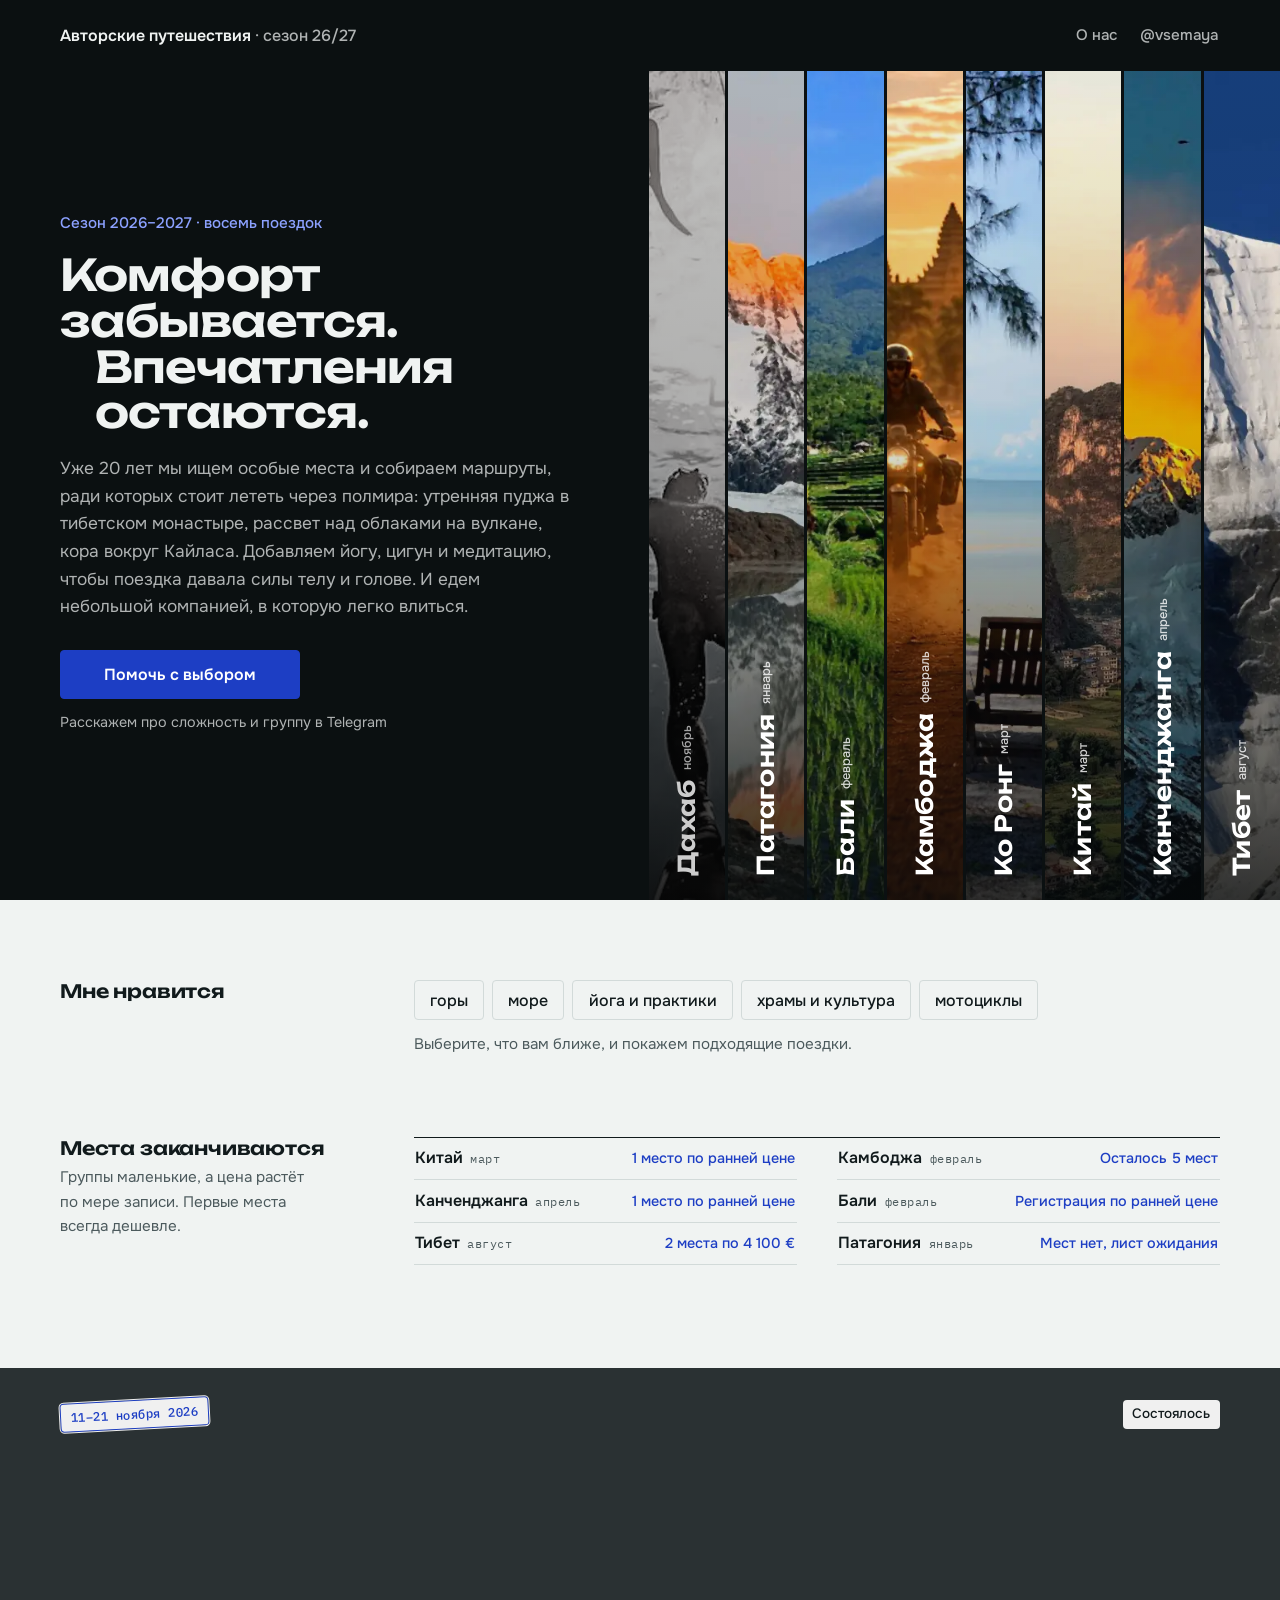
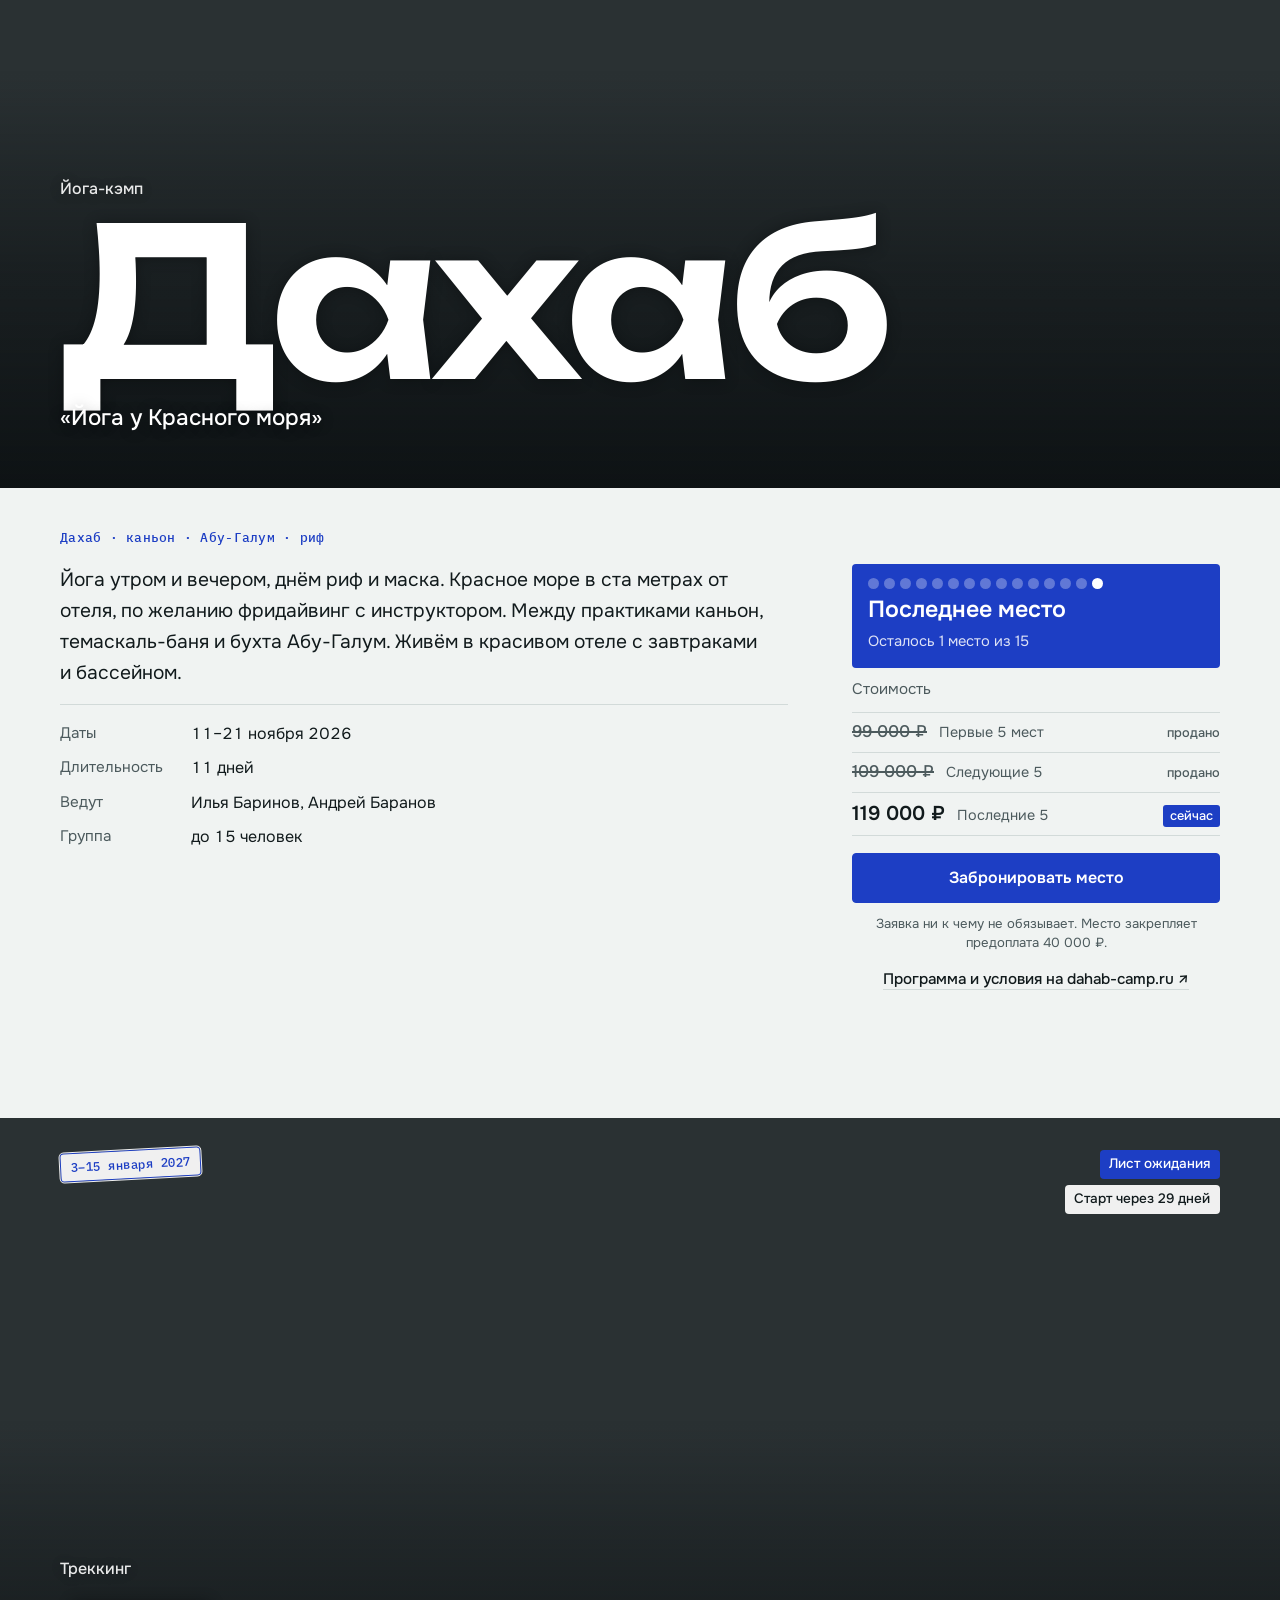
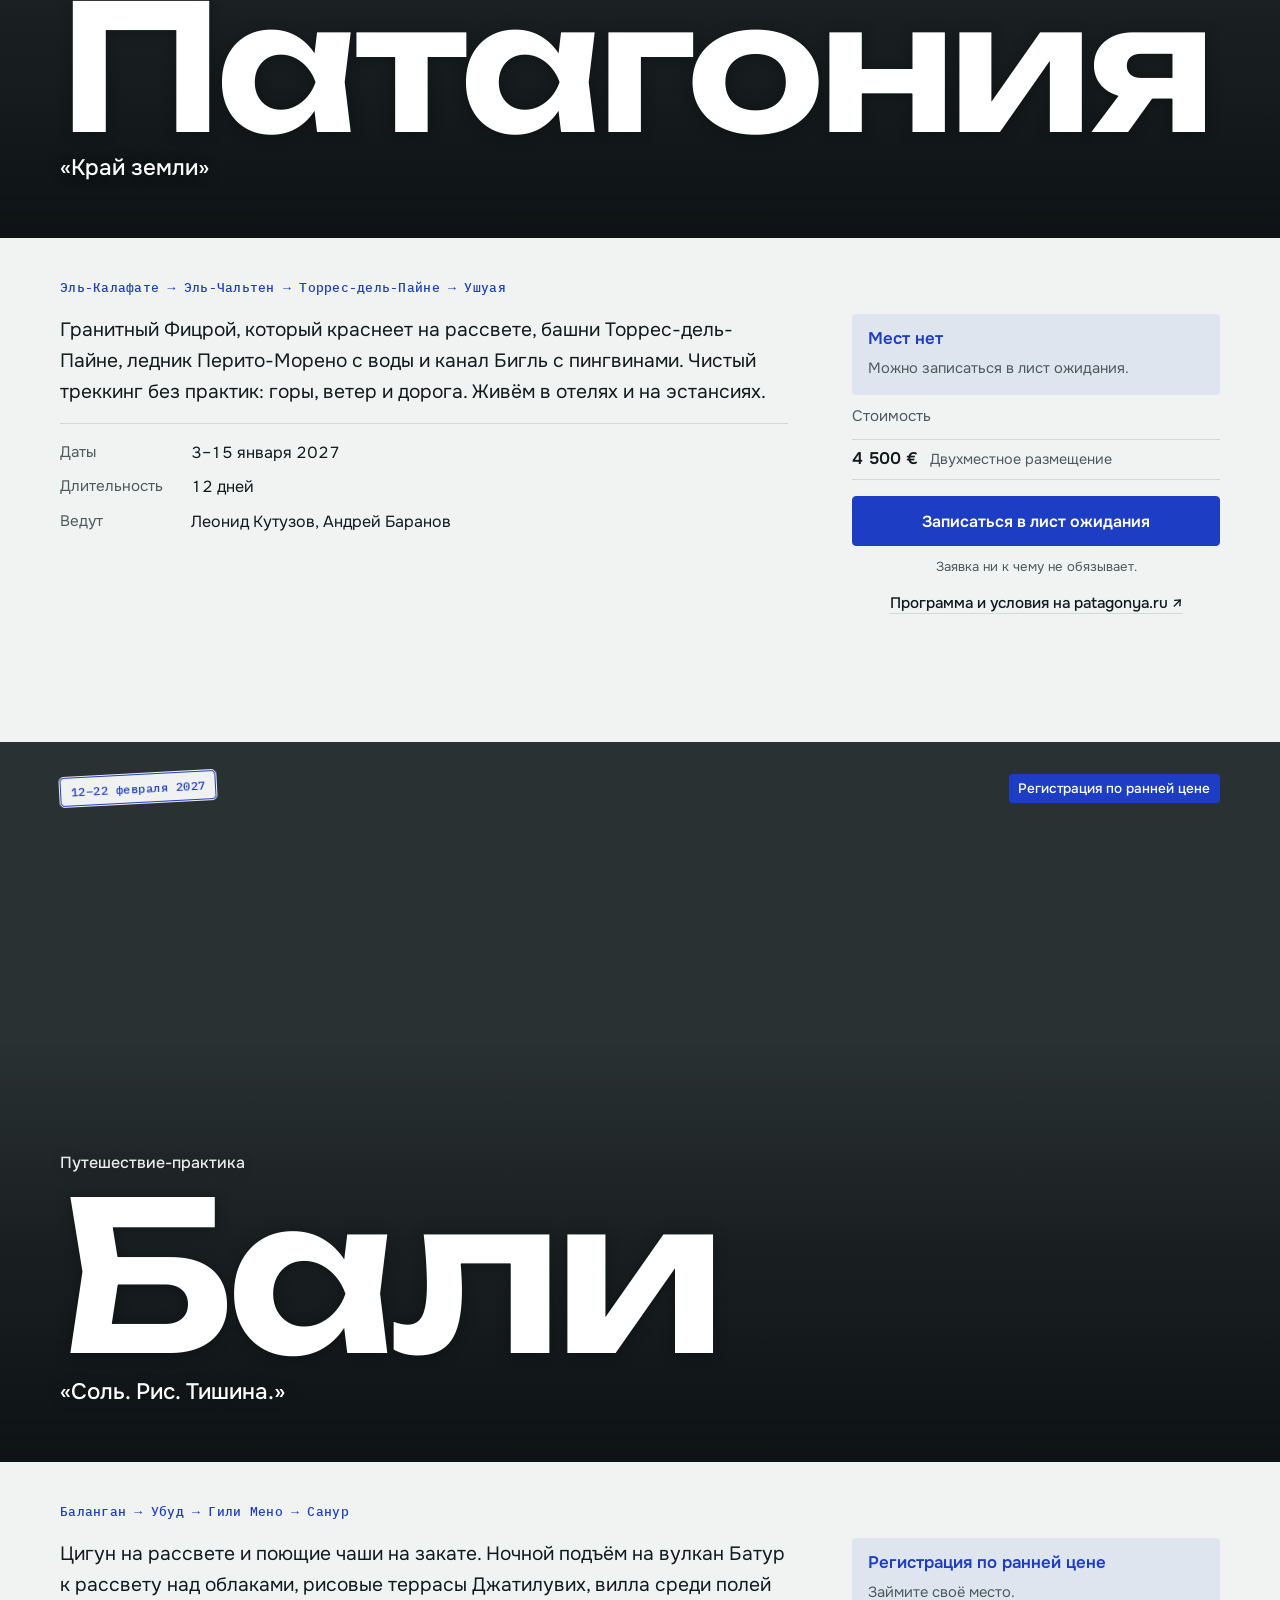
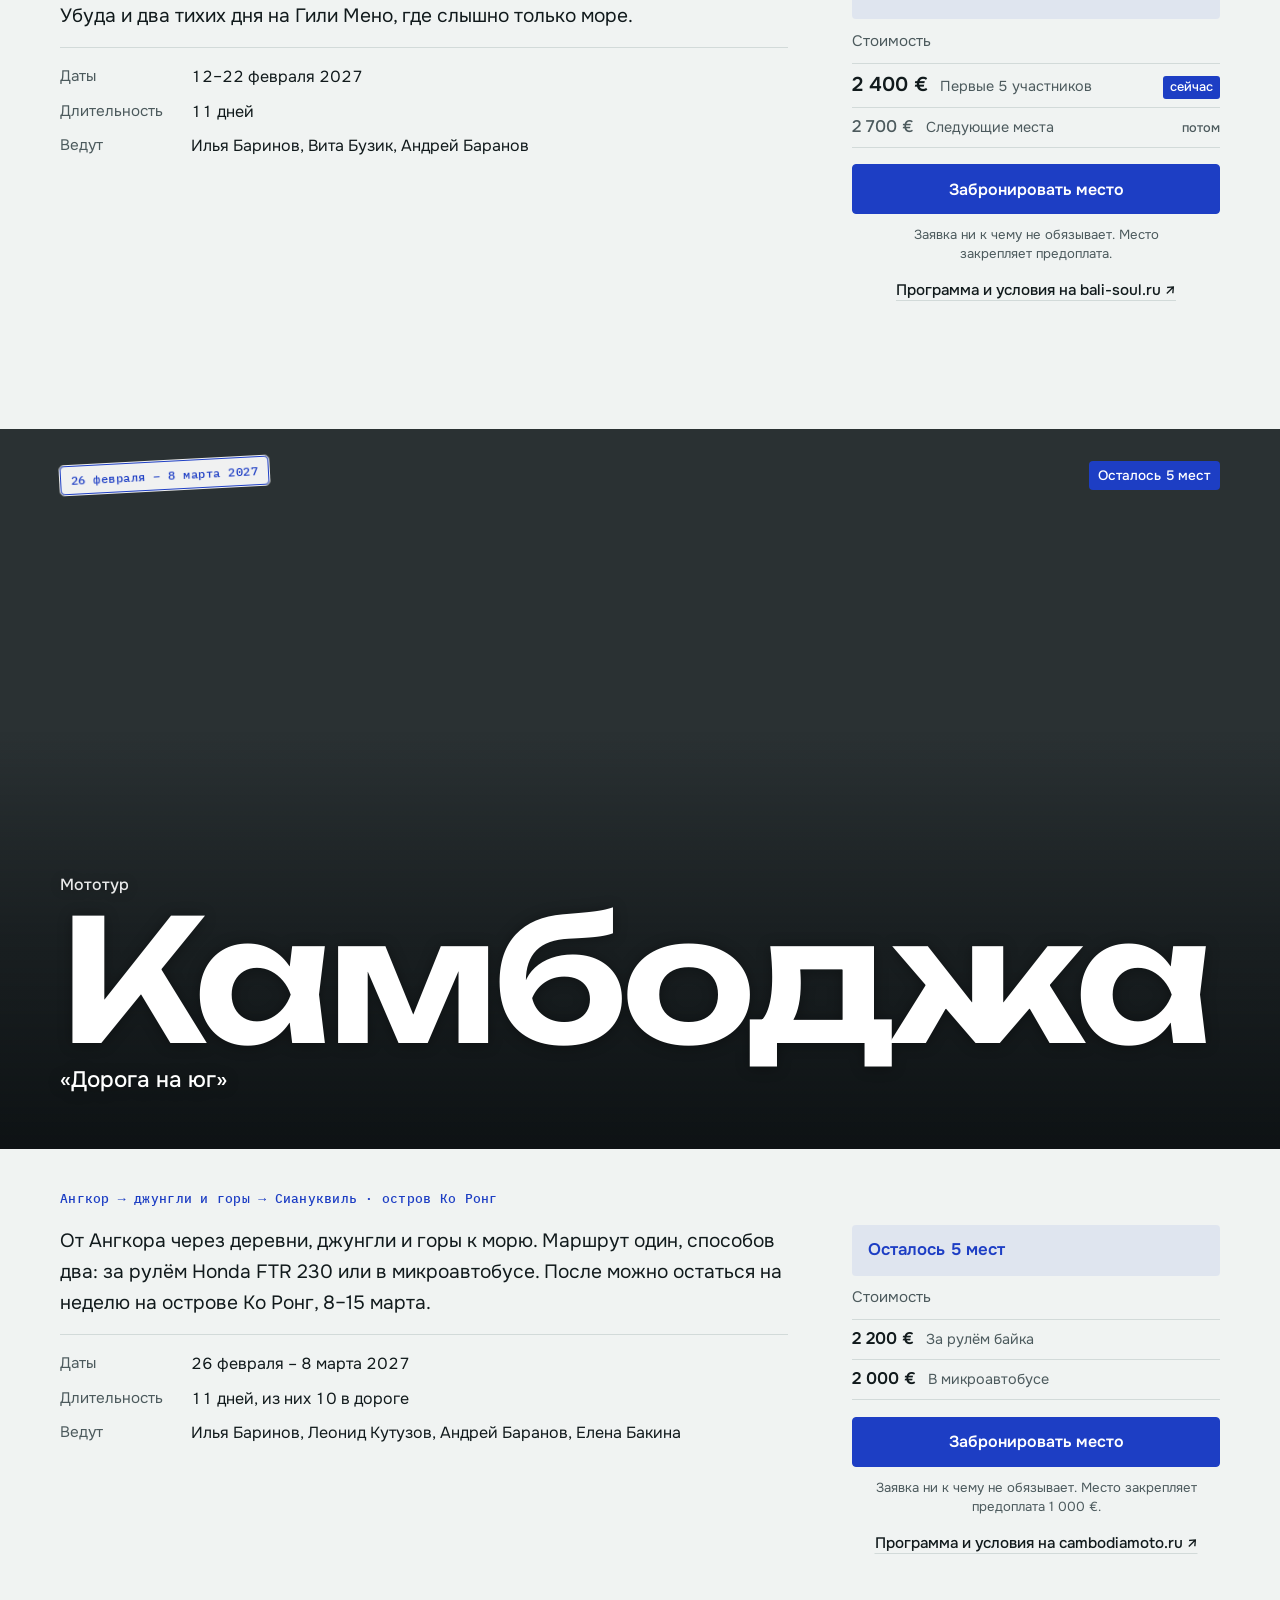
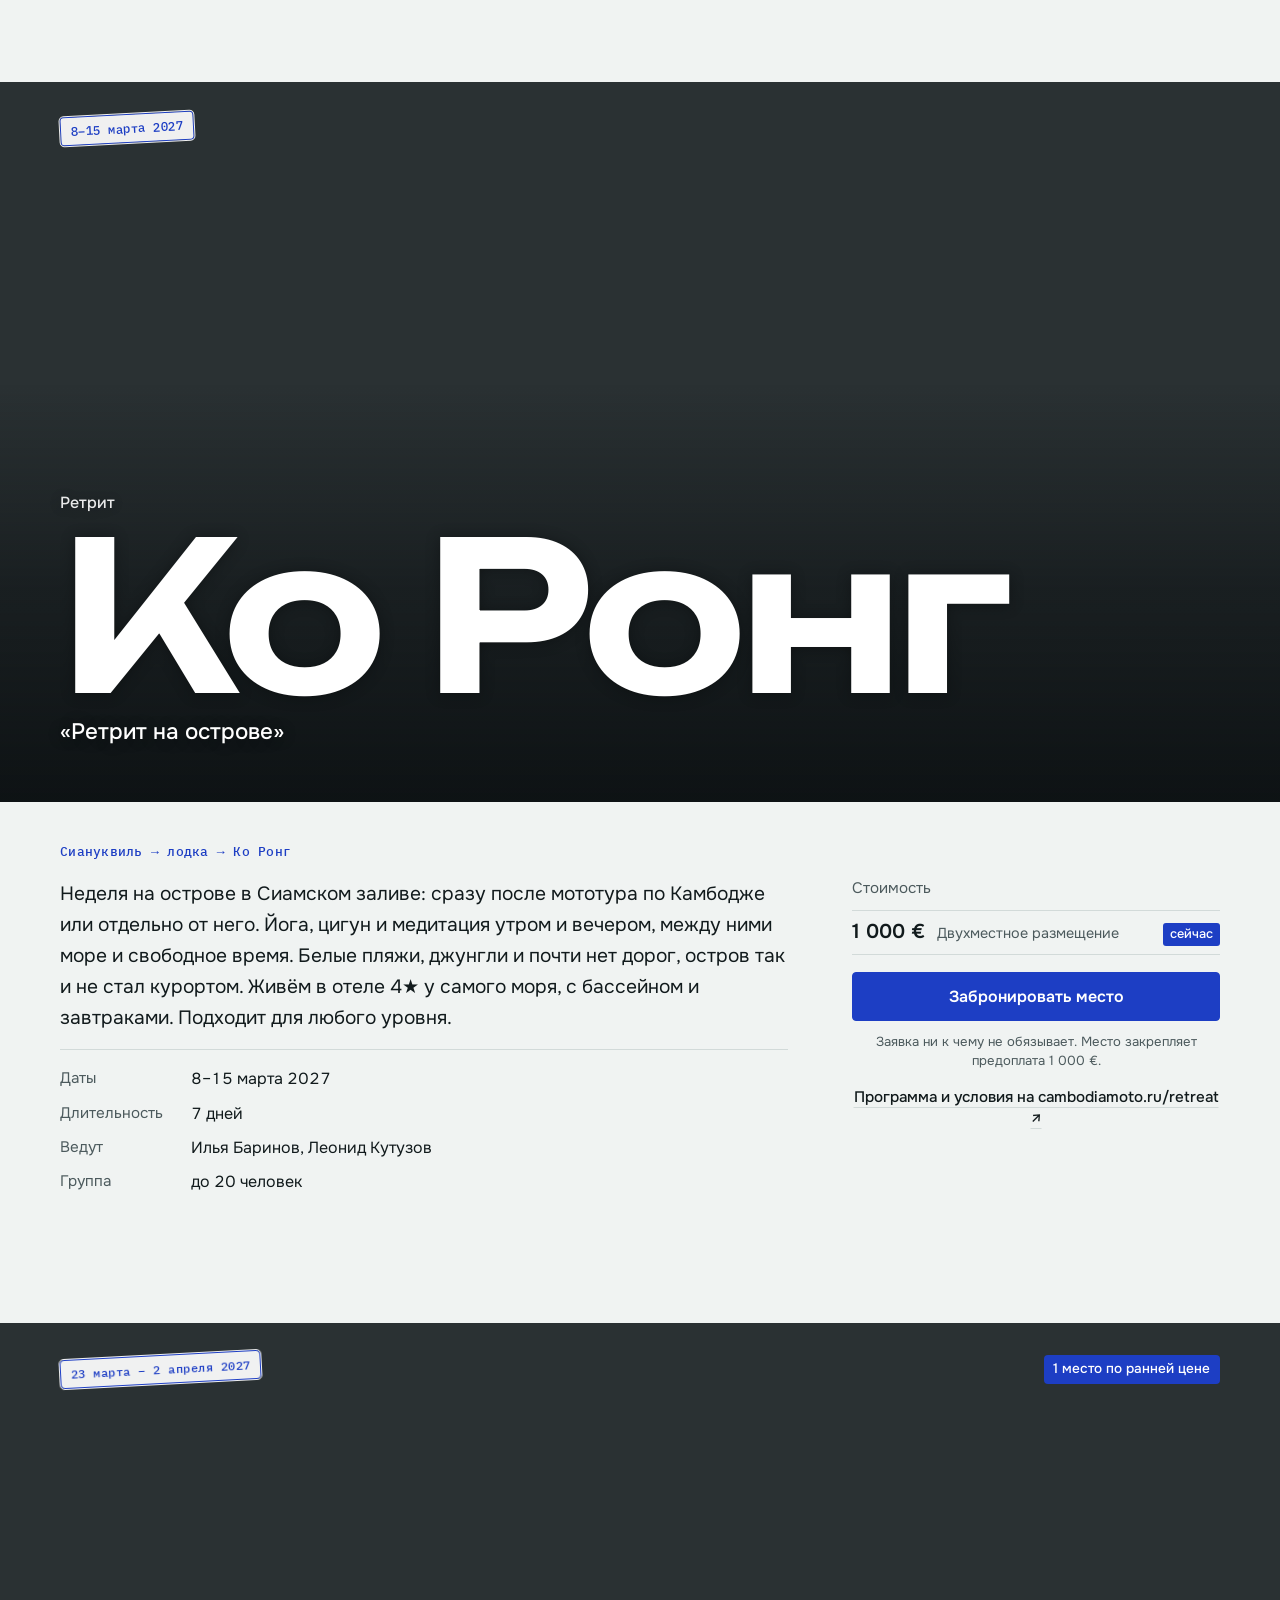
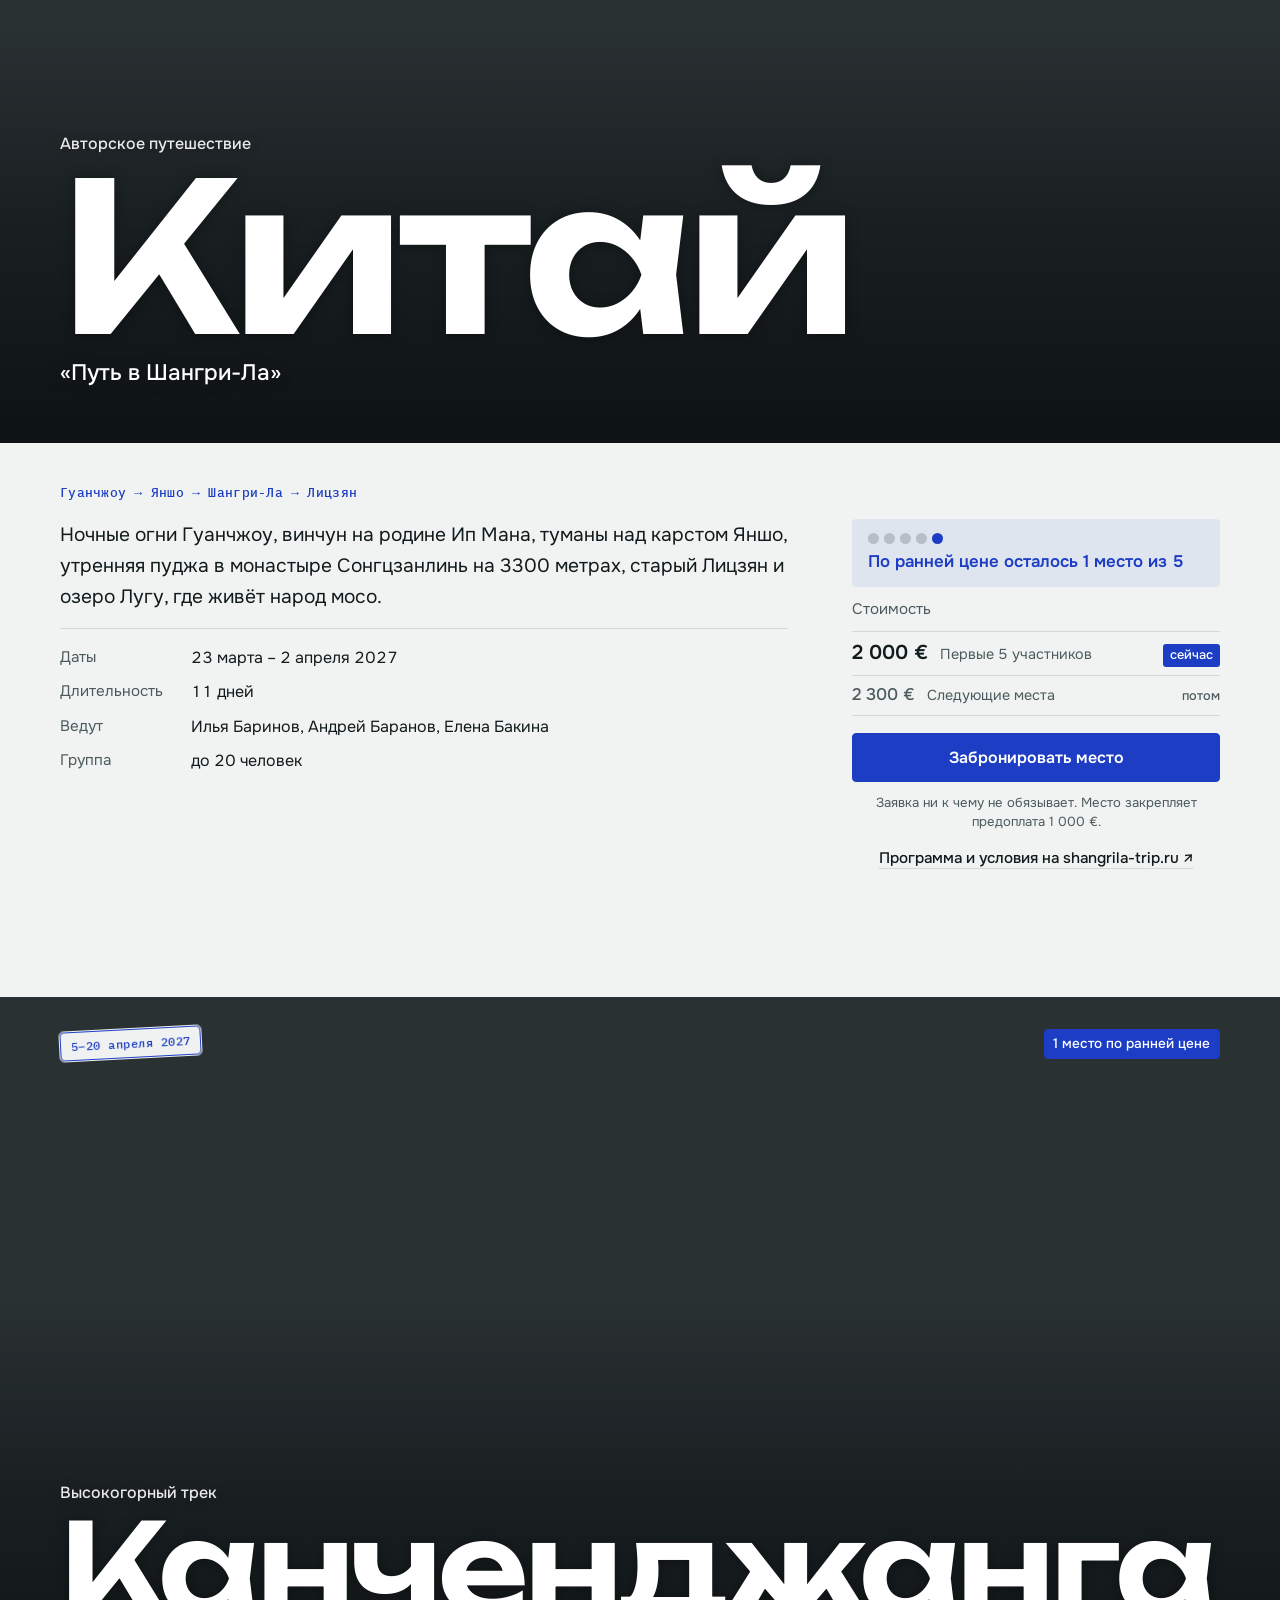
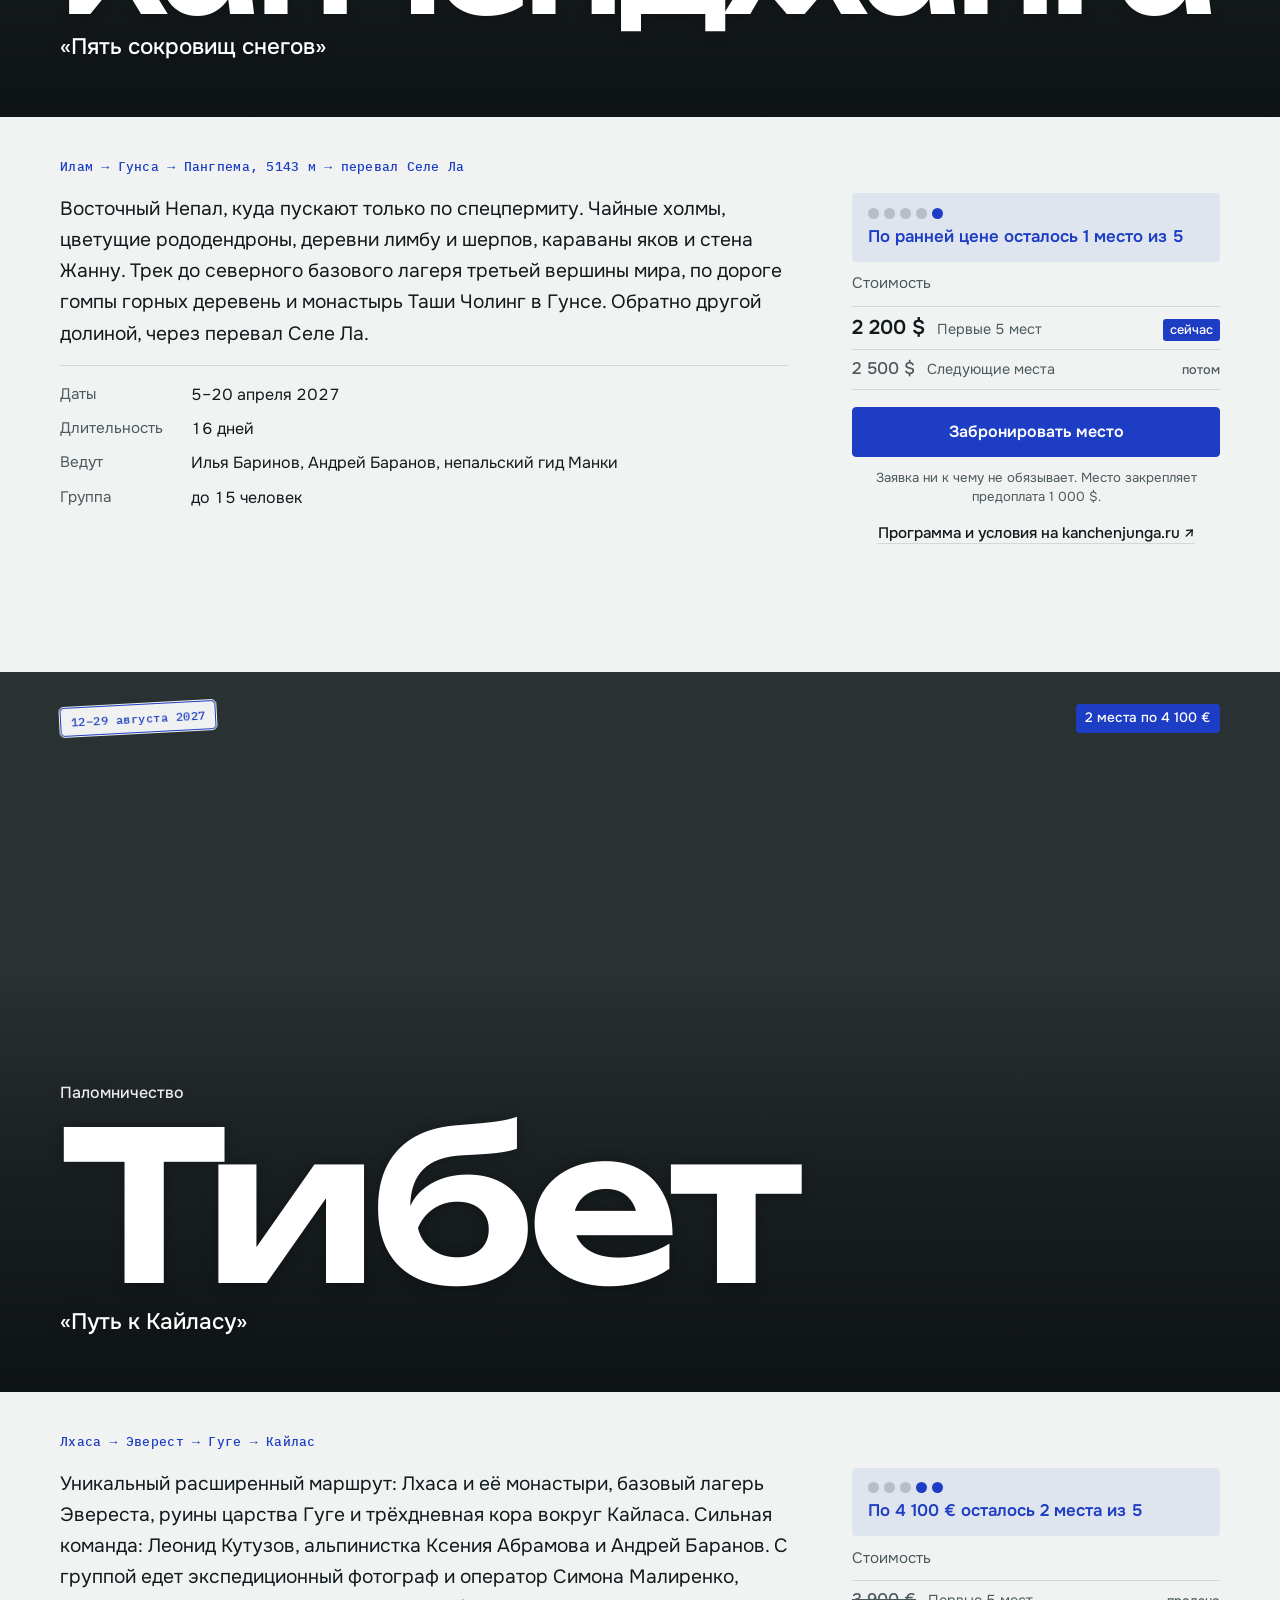
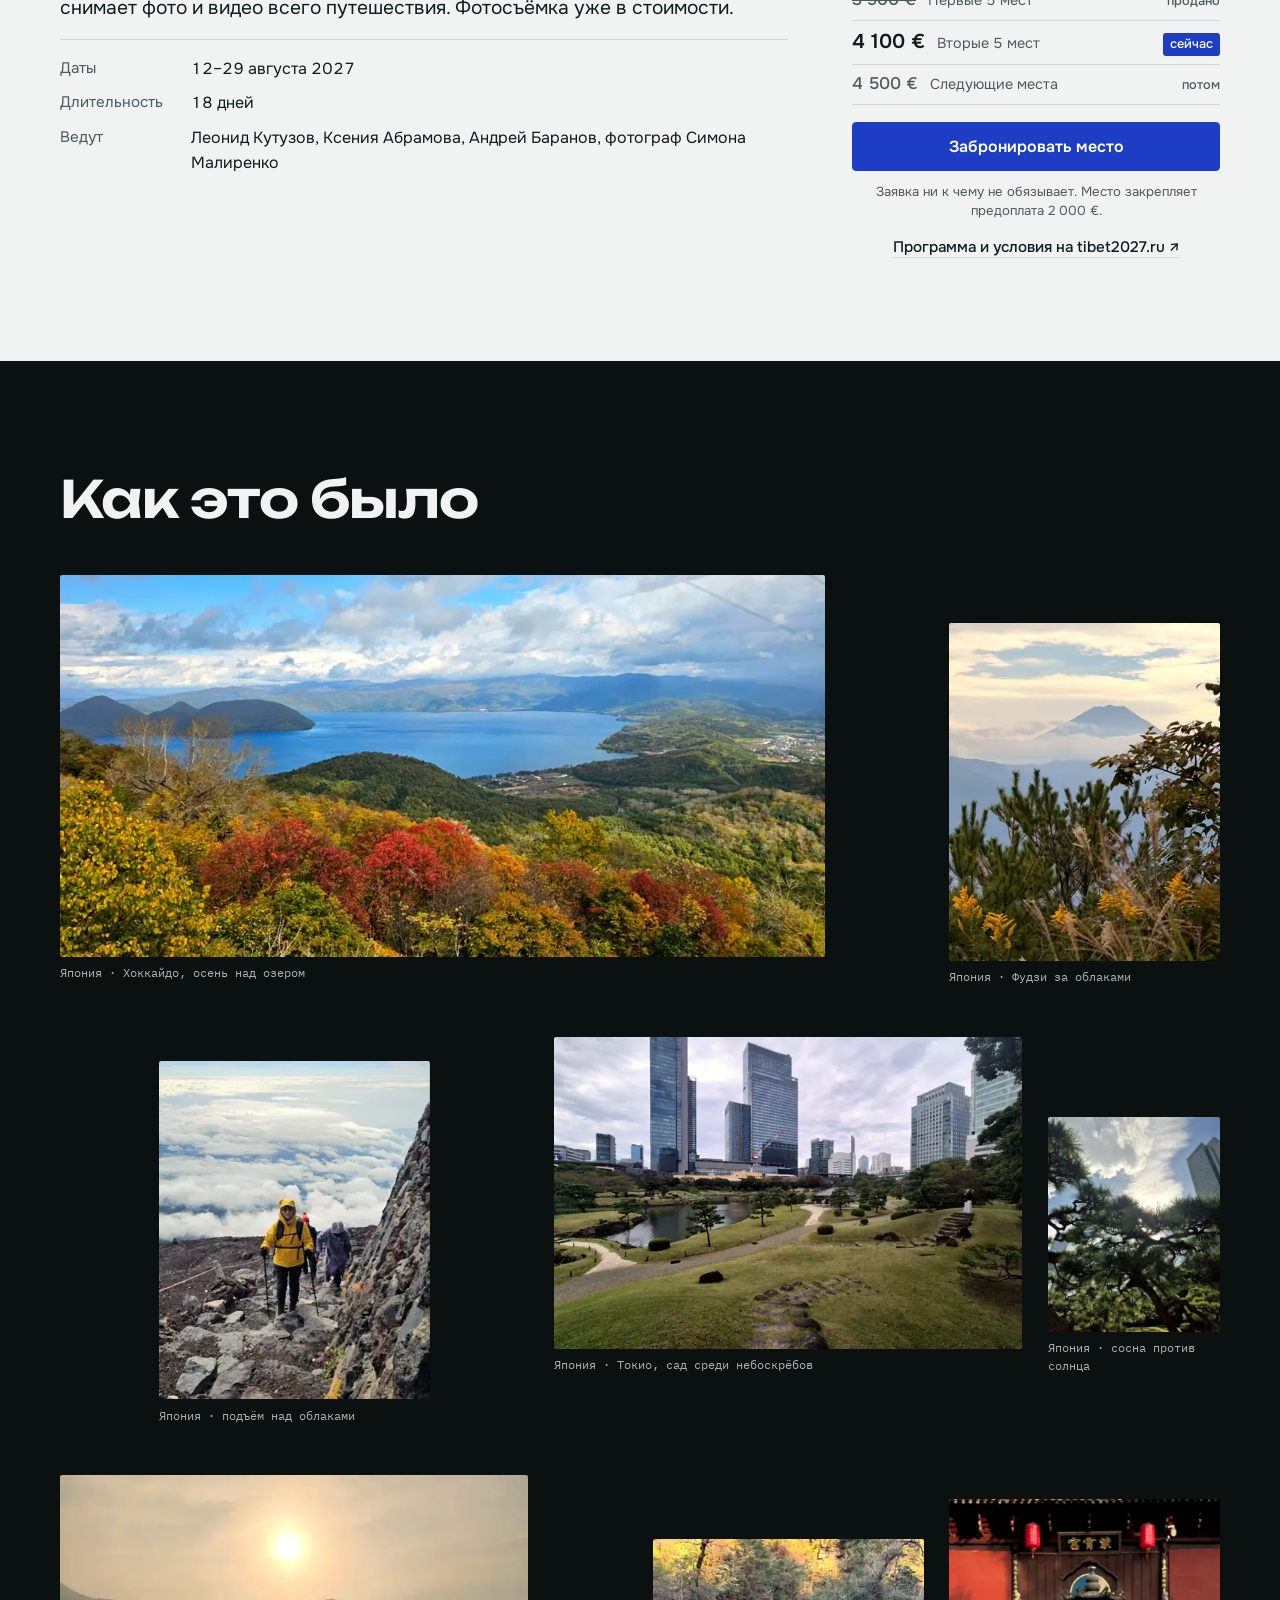
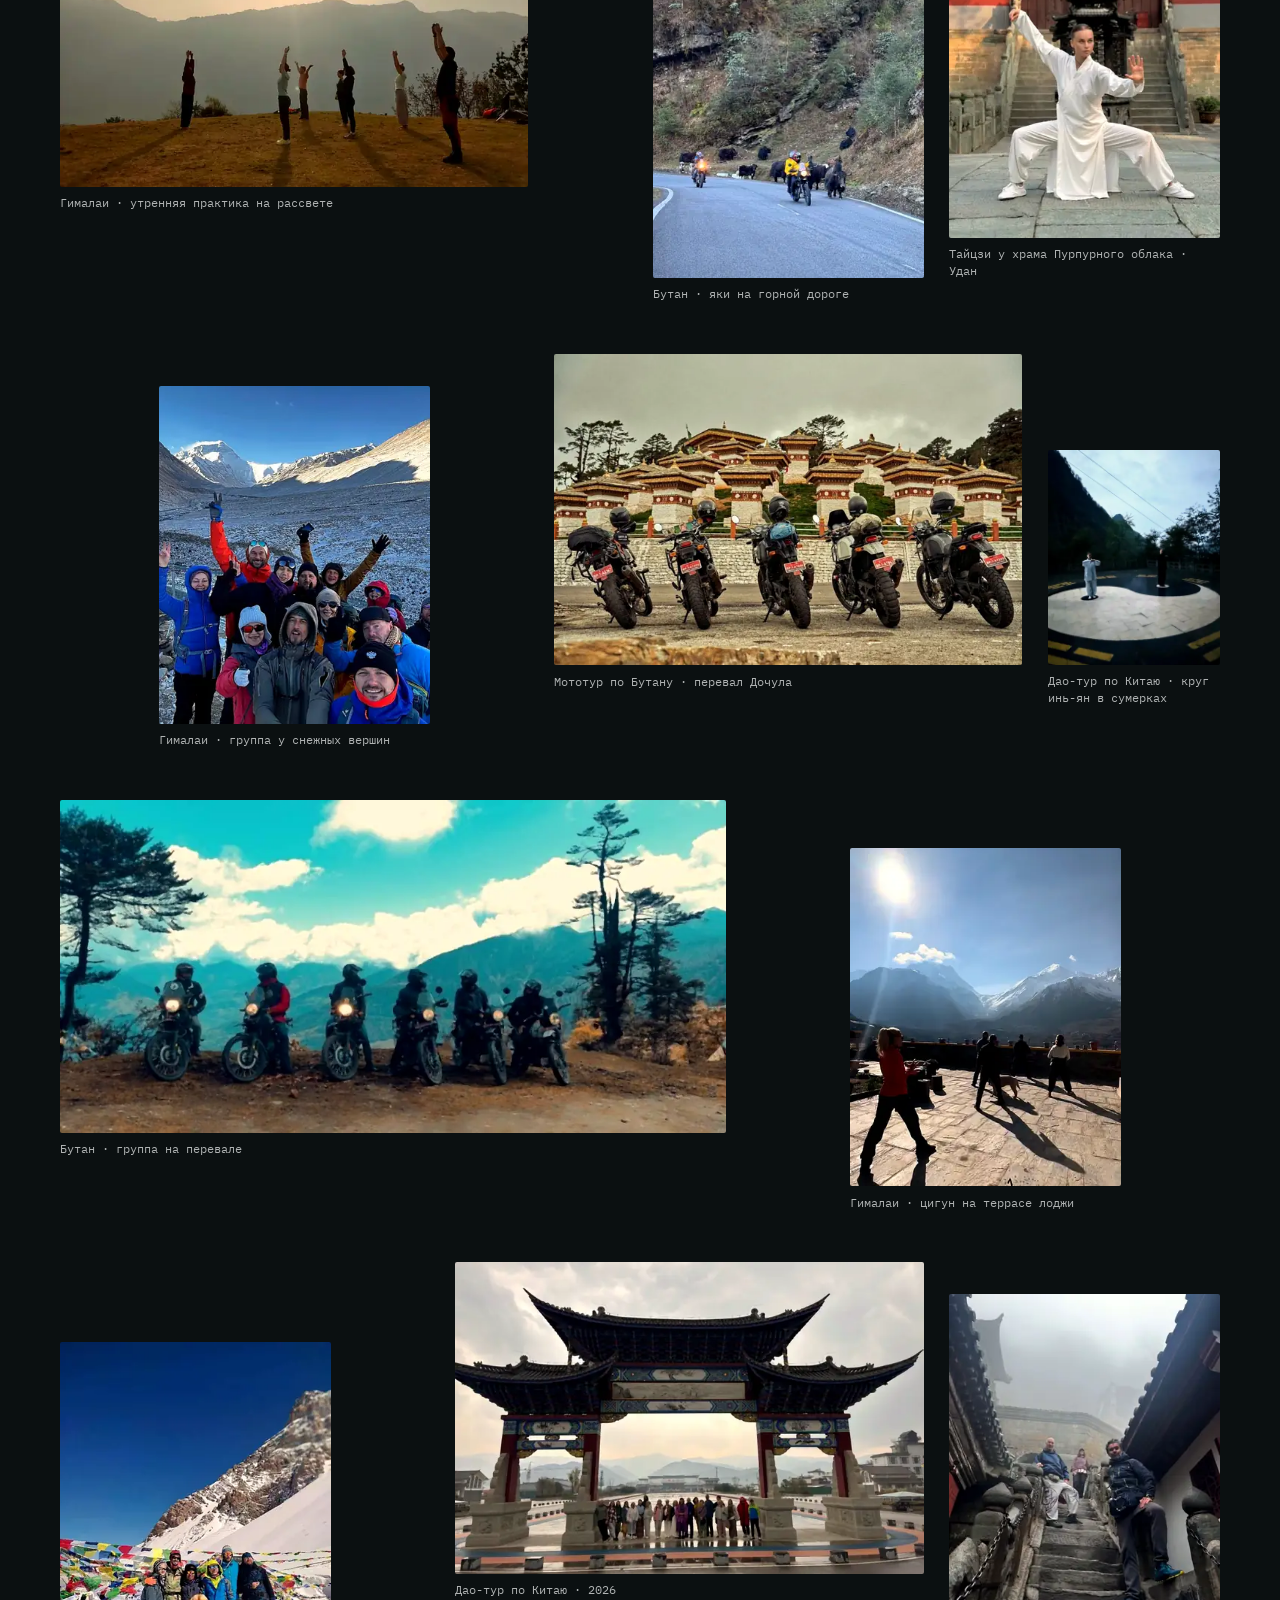
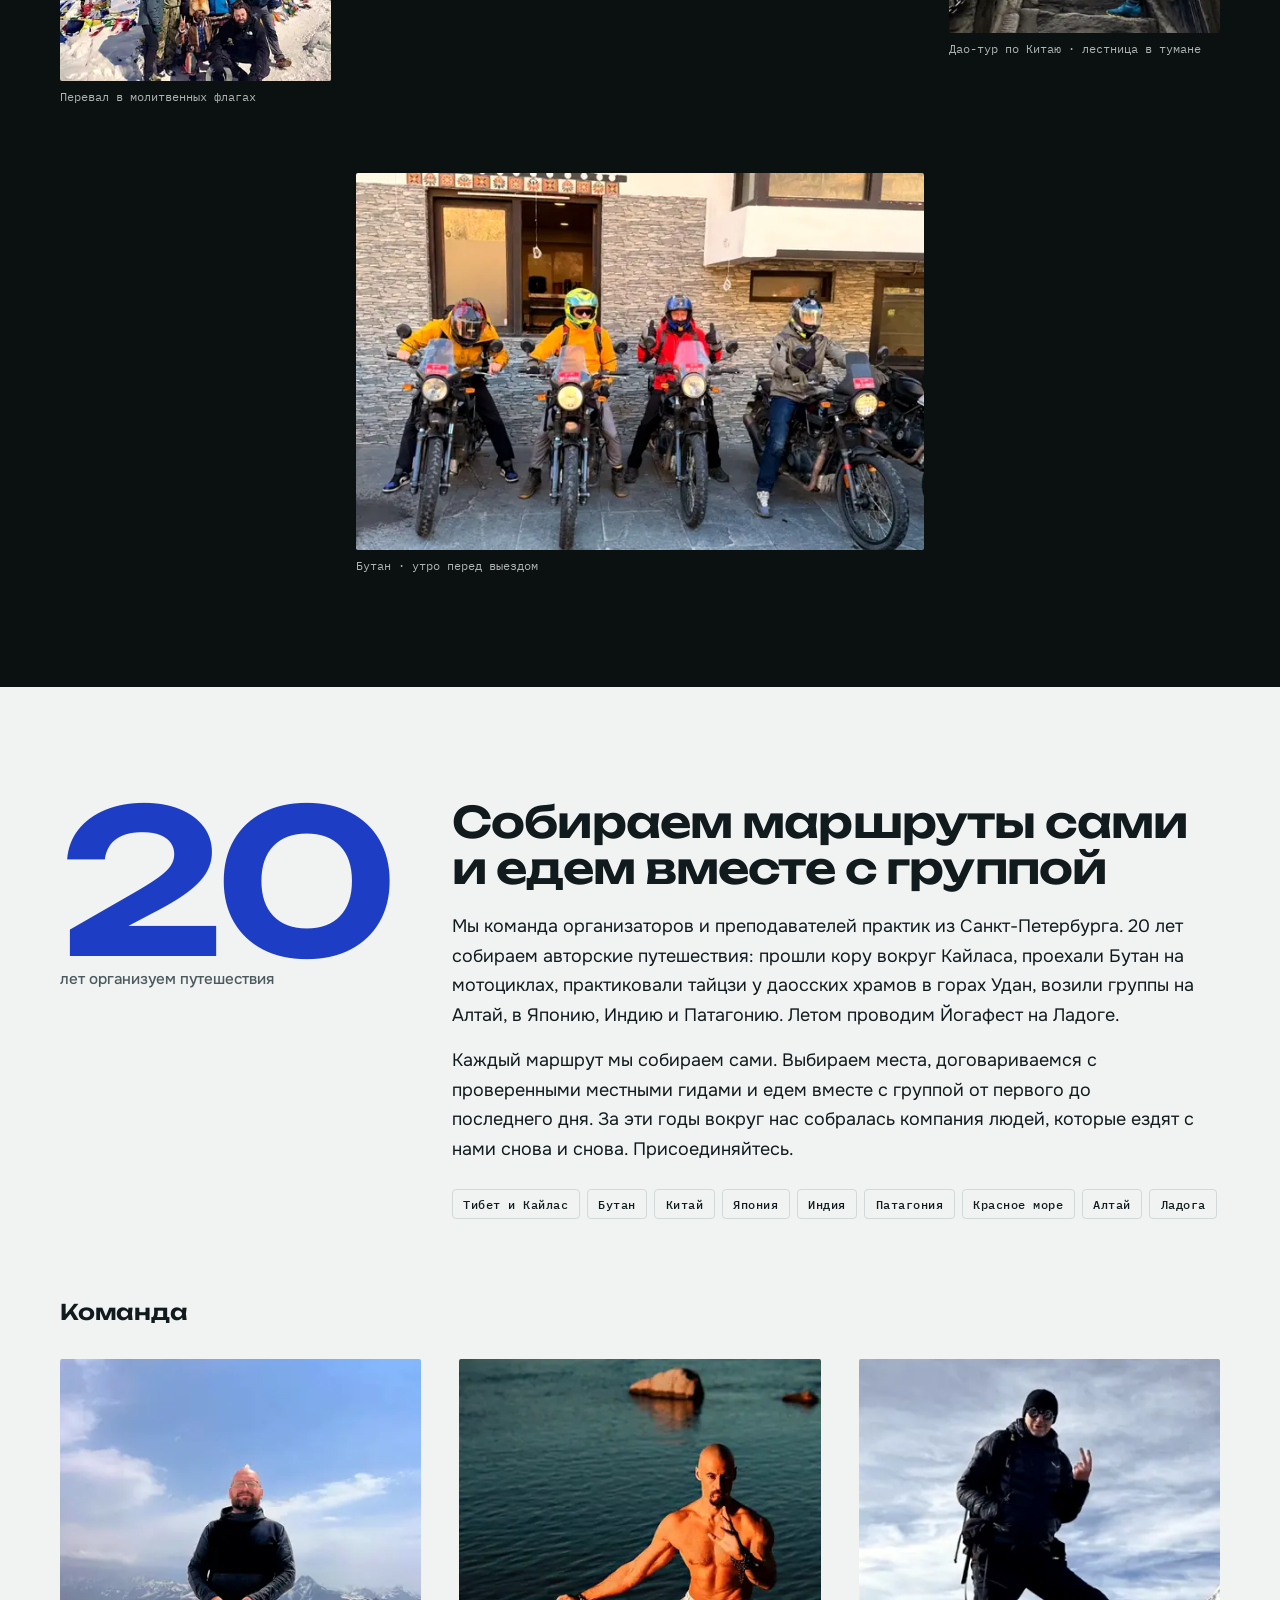
==== index.html @ 0b83435c "Ко Ронг: спокойная обложка ретрита Вместо снимка воды у пляжа: два шезлонга в тени дерева у тихого м" ====
<!doctype html>
<html lang="ru">
<head>
<meta charset="utf-8">
<meta name="viewport" content="width=device-width, initial-scale=1, viewport-fit=cover">
<title>Путешествия 2026–2027</title>
<meta name="description" content="Авторские путешествия, 20 лет опыта: особые места, практики в дороге и небольшие группы. Дахаб, Патагония, Бали, Камбоджа, ретрит на Ко Ронге, Китай, Канченджанга и Тибет в сезоне 2026–2027.">
<link rel="canonical" href="https://utromaya-code.github.io/travel-hub/">
<link rel="icon" href="favicon.ico" sizes="32x32">
<link rel="icon" href="favicon.svg" type="image/svg+xml">
<link rel="apple-touch-icon" href="apple-touch-icon.png">
<meta name="theme-color" content="#F0F3F2" media="(prefers-color-scheme: light)">
<meta name="theme-color" content="#0B1011" media="(prefers-color-scheme: dark)">
<meta property="og:type" content="website">
<meta property="og:locale" content="ru_RU">
<meta property="og:url" content="https://utromaya-code.github.io/travel-hub/">
<meta property="og:title" content="Путешествия 2026–2027">
<meta property="og:description" content="Авторские путешествия, 20 лет опыта: особые места, практики в дороге и небольшие группы. Дахаб, Патагония, Бали, Камбоджа, ретрит на Ко Ронге, Китай, Канченджанга и Тибет в сезоне 2026–2027.">
<meta property="og:image" content="https://utromaya-code.github.io/travel-hub/img/og.jpg?v=392b2f49">
<meta property="og:image:width" content="1200">
<meta property="og:image:height" content="630">
<meta property="og:image:alt" content="Восемь фото-полос поездок сезона и заголовок «Путешествия 2026–2027»">
<meta name="twitter:card" content="summary_large_image">
<script>document.documentElement.classList.add('js')</script>
<link rel="preload" href="fonts/unbounded-cyrillic.woff2" as="font" type="font/woff2" crossorigin><link rel="preload" href="fonts/onest-cyrillic.woff2" as="font" type="font/woff2" crossorigin><link rel="preload" href="fonts/onest-latin.woff2" as="font" type="font/woff2" crossorigin><link rel="preload" href="img/dahab-800.webp" as="image" fetchpriority="high" media="(min-width:760px)">
<style>
@font-face{font-family:"IBM Plex Mono";font-style:normal;font-weight:400;font-display:swap;src:url(fonts/plex-mono-cyrillic-400.woff2) format("woff2");unicode-range:U+0301,U+0400-045F,U+0490-0491,U+04B0-04B1,U+2116}
@font-face{font-family:"IBM Plex Mono";font-style:normal;font-weight:400;font-display:swap;src:url(fonts/plex-mono-latin-ext-400.woff2) format("woff2");unicode-range:U+0100-02BA,U+02BD-02C5,U+02C7-02CC,U+02CE-02D7,U+02DD-02FF,U+0304,U+0308,U+0329,U+1D00-1DBF,U+1E00-1E9F,U+1EF2-1EFF,U+2020,U+20A0-20AB,U+20AD-20C4,U+2113,U+2C60-2C7F,U+A720-A7FF}
@font-face{font-family:"IBM Plex Mono";font-style:normal;font-weight:400;font-display:swap;src:url(fonts/plex-mono-latin-400.woff2) format("woff2");unicode-range:U+0000-00FF,U+0131,U+0152-0153,U+02BB-02BC,U+02C6,U+02DA,U+02DC,U+0304,U+0308,U+0329,U+2000-206F,U+20AC,U+2122,U+2191,U+2193,U+2212,U+2215,U+FEFF,U+FFFD}
@font-face{font-family:"IBM Plex Mono";font-style:normal;font-weight:500;font-display:swap;src:url(fonts/plex-mono-cyrillic-500.woff2) format("woff2");unicode-range:U+0301,U+0400-045F,U+0490-0491,U+04B0-04B1,U+2116}
@font-face{font-family:"IBM Plex Mono";font-style:normal;font-weight:500;font-display:swap;src:url(fonts/plex-mono-latin-ext-500.woff2) format("woff2");unicode-range:U+0100-02BA,U+02BD-02C5,U+02C7-02CC,U+02CE-02D7,U+02DD-02FF,U+0304,U+0308,U+0329,U+1D00-1DBF,U+1E00-1E9F,U+1EF2-1EFF,U+2020,U+20A0-20AB,U+20AD-20C4,U+2113,U+2C60-2C7F,U+A720-A7FF}
@font-face{font-family:"IBM Plex Mono";font-style:normal;font-weight:500;font-display:swap;src:url(fonts/plex-mono-latin-500.woff2) format("woff2");unicode-range:U+0000-00FF,U+0131,U+0152-0153,U+02BB-02BC,U+02C6,U+02DA,U+02DC,U+0304,U+0308,U+0329,U+2000-206F,U+20AC,U+2122,U+2191,U+2193,U+2212,U+2215,U+FEFF,U+FFFD}
@font-face{font-family:"Onest";font-style:normal;font-weight:400 600;font-display:swap;src:url(fonts/onest-cyrillic.woff2) format("woff2");unicode-range:U+0301,U+0400-045F,U+0490-0491,U+04B0-04B1,U+2116}
@font-face{font-family:"Onest";font-style:normal;font-weight:400 600;font-display:swap;src:url(fonts/onest-math.woff2) format("woff2");unicode-range:U+0302-0303,U+0305,U+0307-0308,U+0310,U+0312,U+0315,U+031A,U+0326-0327,U+032C,U+032F-0330,U+0332-0333,U+0338,U+033A,U+0346,U+034D,U+0391-03A1,U+03A3-03A9,U+03B1-03C9,U+03D1,U+03D5-03D6,U+03F0-03F1,U+03F4-03F5,U+2016-2017,U+2034-2038,U+203C,U+2040,U+2043,U+2047,U+2050,U+2057,U+205F,U+2070-2071,U+2074-209F,U+20D0-20DC,U+20E1,U+20E5-20EF,U+2100-2112,U+2114-2115,U+2117-2121,U+2123-214F,U+2190,U+2192,U+2194-21AE,U+21B0-21E5,U+21F1-21F2,U+21F4-2211,U+2213-2214,U+2216-22FF,U+2308-230B,U+2310,U+2319,U+231C-2321,U+2336-237A,U+237C,U+2395,U+239B-23B7,U+23D0,U+23DC-23E1,U+2474-2475,U+25AF,U+25B3,U+25B7,U+25BD,U+25C1,U+25CA,U+25CC,U+25FB,U+266D-266F,U+27C0-27FF,U+2900-2AFF,U+2B0E-2B11,U+2B30-2B4C,U+2BFE,U+3030,U+FF5B,U+FF5D,U+1D400-1D7FF,U+1EE00-1EEFF}
@font-face{font-family:"Onest";font-style:normal;font-weight:400 600;font-display:swap;src:url(fonts/onest-symbols.woff2) format("woff2");unicode-range:U+0001-000C,U+000E-001F,U+007F-009F,U+20DD-20E0,U+20E2-20E4,U+2150-218F,U+2190,U+2192,U+2194-2199,U+21AF,U+21E6-21F0,U+21F3,U+2218-2219,U+2299,U+22C4-22C6,U+2300-243F,U+2440-244A,U+2460-24FF,U+25A0-27BF,U+2800-28FF,U+2921-2922,U+2981,U+29BF,U+29EB,U+2B00-2BFF,U+4DC0-4DFF,U+FFF9-FFFB,U+10140-1018E,U+10190-1019C,U+101A0,U+101D0-101FD,U+102E0-102FB,U+10E60-10E7E,U+1D2C0-1D2D3,U+1D2E0-1D37F,U+1F000-1F0FF,U+1F100-1F1AE,U+1F1E6-1F1FF,U+1F30D-1F30F,U+1F315,U+1F31C,U+1F31E,U+1F320-1F32C,U+1F336,U+1F378,U+1F37D,U+1F382,U+1F393-1F39F,U+1F3A7-1F3A8,U+1F3AC-1F3AF,U+1F3C2,U+1F3C4-1F3C6,U+1F3CA-1F3CE,U+1F3D4-1F3E0,U+1F3ED,U+1F3F1-1F3F3,U+1F3F5-1F3F7,U+1F408,U+1F415,U+1F41F,U+1F426,U+1F43F,U+1F441-1F442,U+1F444,U+1F446-1F449,U+1F44C-1F44E,U+1F453,U+1F46A,U+1F47D,U+1F4A3,U+1F4B0,U+1F4B3,U+1F4B9,U+1F4BB,U+1F4BF,U+1F4C8-1F4CB,U+1F4D6,U+1F4DA,U+1F4DF,U+1F4E3-1F4E6,U+1F4EA-1F4ED,U+1F4F7,U+1F4F9-1F4FB,U+1F4FD-1F4FE,U+1F503,U+1F507-1F50B,U+1F50D,U+1F512-1F513,U+1F53E-1F54A,U+1F54F-1F5FA,U+1F610,U+1F650-1F67F,U+1F687,U+1F68D,U+1F691,U+1F694,U+1F698,U+1F6AD,U+1F6B2,U+1F6B9-1F6BA,U+1F6BC,U+1F6C6-1F6CF,U+1F6D3-1F6D7,U+1F6E0-1F6EA,U+1F6F0-1F6F3,U+1F6F7-1F6FC,U+1F700-1F80B,U+1F810-1F847,U+1F850-1F859,U+1F860-1F887,U+1F890-1F8AD,U+1F8B0-1F8BB,U+1F8C0-1F8C1,U+1F8D0-1F8D8,U+1F900-1F90B,U+1F93B,U+1F946,U+1F984,U+1F996,U+1F9E9,U+1FA00-1FA6F,U+1FA70-1FA7C,U+1FA80-1FAC6,U+1FAC8,U+1FACC-1FADD,U+1FADF-1FAEB,U+1FAEF-1FAFA,U+1FB00-1FBFF}
@font-face{font-family:"Onest";font-style:normal;font-weight:400 600;font-display:swap;src:url(fonts/onest-latin-ext.woff2) format("woff2");unicode-range:U+0100-02BA,U+02BD-02C5,U+02C7-02CC,U+02CE-02D7,U+02DD-02FF,U+0304,U+0308,U+0329,U+1D00-1DBF,U+1E00-1E9F,U+1EF2-1EFF,U+2020,U+20A0-20AB,U+20AD-20C4,U+2113,U+2C60-2C7F,U+A720-A7FF}
@font-face{font-family:"Onest";font-style:normal;font-weight:400 600;font-display:swap;src:url(fonts/onest-latin.woff2) format("woff2");unicode-range:U+0000-00FF,U+0131,U+0152-0153,U+02BB-02BC,U+02C6,U+02DA,U+02DC,U+0304,U+0308,U+0329,U+2000-206F,U+20AC,U+2122,U+2191,U+2193,U+2212,U+2215,U+FEFF,U+FFFD}
@font-face{font-family:"Unbounded";font-style:normal;font-weight:500 600;font-display:swap;src:url(fonts/unbounded-cyrillic.woff2) format("woff2");unicode-range:U+0301,U+0400-045F,U+0490-0491,U+04B0-04B1,U+2116}
@font-face{font-family:"Unbounded";font-style:normal;font-weight:500 600;font-display:swap;src:url(fonts/unbounded-latin-ext.woff2) format("woff2");unicode-range:U+0100-02BA,U+02BD-02C5,U+02C7-02CC,U+02CE-02D7,U+02DD-02FF,U+0304,U+0308,U+0329,U+1D00-1DBF,U+1E00-1E9F,U+1EF2-1EFF,U+2020,U+20A0-20AB,U+20AD-20C4,U+2113,U+2C60-2C7F,U+A720-A7FF}
@font-face{font-family:"Unbounded";font-style:normal;font-weight:500 600;font-display:swap;src:url(fonts/unbounded-latin.woff2) format("woff2");unicode-range:U+0000-00FF,U+0131,U+0152-0153,U+02BB-02BC,U+02C6,U+02DA,U+02DC,U+0304,U+0308,U+0329,U+2000-206F,U+20AC,U+2122,U+2191,U+2193,U+2212,U+2215,U+FEFF,U+FFFD}

/* Витрина сезона: тёмный первый экран с фото-полосами всех поездок, горящие места, главы-поездки на всю ширину, снимки прошлых поездок. */
:root{
  --paper:#F0F3F2; --surface:#FFFFFF; --ink:#111A1C; --ink-soft:#4C5A5D; --line:#D2DAD9;
  --stamp:#1D3EC4; --on-stamp:#FFFFFF; --stamp-wash:rgba(29,62,196,.08);
  --night:#0B1011; --on-night:#F0F3F2; --on-night-soft:rgba(240,243,242,.72); --night-line:rgba(240,243,242,.2); --night-accent:#8CA1FF;
  --on-photo:#FFFFFF; --scrim:rgba(6,10,12,.78); --chip-bg:rgba(255,255,255,.93); --chip-ink:#1D3EC4;
  --fill:#1D3EC4; --on-fill:#FFFFFF;
  --f-display:"Unbounded","Arial Black",system-ui,sans-serif;
  --f-body:"Onest","Segoe UI",system-ui,-apple-system,sans-serif;
  --f-mono:"IBM Plex Mono",ui-monospace,SFMono-Regular,Menlo,monospace;
  --gutter:max(clamp(16px,4vw,40px),env(safe-area-inset-left,0px),env(safe-area-inset-right,0px));
  --edge:max(var(--gutter),calc((100% - 1160px) / 2));
  --bar:2.75rem;
  --ease:cubic-bezier(.22,1,.36,1);
}
@media (prefers-color-scheme: dark){
  :root:not([data-theme="light"]){
    --paper:#0B1011; --surface:#131A1C; --ink:#E4EAE9; --ink-soft:#9BA8AA; --line:#243033;
    --stamp:#8CA1FF; --on-stamp:#0B1011; --stamp-wash:rgba(140,161,255,.1); --night:#131A1C; color-scheme:dark;
  }
}
:root[data-theme="dark"]{
  --paper:#0B1011; --surface:#131A1C; --ink:#E4EAE9; --ink-soft:#9BA8AA; --line:#243033;
  --stamp:#8CA1FF; --on-stamp:#0B1011; --stamp-wash:rgba(140,161,255,.1); --night:#131A1C; color-scheme:dark;
}
*,*::before,*::after{box-sizing:border-box}
html{scroll-behavior:smooth}
body{margin:0;background:var(--paper);color:var(--ink);font:400 1rem/1.6 var(--f-body);-webkit-font-smoothing:antialiased;overflow-x:clip}
a{color:inherit}
p{text-wrap:pretty}
/* ссылка «к поездкам» для клавиатуры: видна только в фокусе */
.skip{position:absolute;z-index:30;left:var(--gutter);top:.75rem;padding:.6rem .9rem;border-radius:4px;background:var(--fill);color:var(--on-fill);
  font:600 .95rem/1.2 var(--f-body);text-decoration:none;transform:translateY(-200%)}
.skip:focus{transform:none}
/* появление при прокрутке: только когда работает JS, один раз; --d задаёт небольшую очередь внутри ряда */
.js .rv{opacity:0;transform:translateY(2rem);transition:opacity .7s var(--ease),transform .7s var(--ease);transition-delay:var(--d,0s)}
.js .rv.in{opacity:1;transform:none}
:focus-visible{outline:2px solid var(--stamp);outline-offset:3px;border-radius:4px}
.sr{position:absolute;width:1px;height:1px;overflow:hidden;clip-path:inset(50%);white-space:nowrap}
.wrap{max-width:1240px;margin-inline:auto;padding-inline:var(--gutter)}
picture{display:contents}

/* первый экран: тёмный, справа полосы во всю высоту */
.masthead{background:var(--night);color:var(--on-night)}
.top{display:flex;align-items:center;justify-content:space-between;gap:1rem;width:100%;padding-block:1.1rem}
.brand{font:600 1rem/1.2 var(--f-body);white-space:nowrap}
.brand b{font-weight:500;color:var(--on-night-soft)}
.top a{font:500 .95rem/1 var(--f-body);color:var(--on-night-soft);text-decoration:none;padding:.65rem .1rem;transition:color .3s var(--ease)}
.top a:hover{color:var(--on-night)}
.top nav{display:flex;gap:1.25rem;flex-shrink:0}
.top nav a{white-space:nowrap}
@media (max-width:520px){.brand b{display:none}}
@media (max-width:420px){.top{gap:.75rem}.brand{font-size:.95rem}.top nav{gap:1rem}.top a{font-size:.9rem}}
.intro{display:grid;gap:clamp(2rem,5vw,3rem);max-width:1240px;margin-inline:auto;padding:clamp(1.25rem,4vw,2.5rem) var(--gutter) clamp(2.5rem,7vw,4rem)}
.hero{display:grid;gap:1.2rem;align-content:start;min-width:0}
.eyebrow{margin:0;font:500 .95rem/1.4 var(--f-body);color:var(--night-accent)}
.hero h1{margin:0;font:600 clamp(2rem,5.6vw,4.3rem)/1.05 var(--f-display);letter-spacing:-.02em;text-wrap:balance;max-width:17ch}
/* строки заголовка со сдвигом, как в журнальной вёрстке: каждая следующая фраза чуть правее.
   Заголовок остаётся одним блоком (быстрее отрисовка), отступ получает каждая строка фразы (box-decoration-break) */
.hero h1 .ln{-webkit-box-decoration-break:clone;box-decoration-break:clone}
.hero h1 .ln:nth-of-type(2){padding-left:.8em}
.hero h1 .ln:nth-of-type(3){padding-left:1.6em}
.lead{margin:0;max-width:58ch;font-size:clamp(1.02rem,1.6vw,1.2rem);color:var(--on-night-soft)}
.hero-cta{display:flex;flex-wrap:wrap;align-items:center;gap:.75rem 1.25rem;padding-top:.6rem}
.hero-cta .btn{min-width:min(100%,15rem)}
.hero-cta span{font-size:.9rem;color:var(--on-night-soft)}

.masthead.notfound{min-height:100svh;display:flex;flex-direction:column}
.nf{flex:1;width:100%;display:grid;align-content:center;padding-block:3rem 5rem}
.nf .hero{display:grid}
.nf .hero>*{order:0}
.notfound .brand{text-decoration:none;border:0;padding:0}

/* мне нравится: теги настроения, под ними подходящие поездки */
.mood{padding-block:clamp(3rem,7vw,5rem) 0;display:grid;gap:1rem}
@media (min-width:980px){.mood{grid-template-columns:minmax(0,18.5rem) minmax(0,1fr);column-gap:clamp(2.5rem,4.5vw,4rem);align-items:start}}
.mood h2{margin:0;font:600 1.15rem/1.25 var(--f-display);letter-spacing:-.01em}
.mood-tags{display:flex;flex-wrap:wrap;gap:.5rem}
.tag{appearance:none;cursor:pointer;padding:.6rem .95rem;border:1px solid var(--line);border-radius:4px;background:none;color:var(--ink);
  font:500 1rem/1.2 var(--f-body);transition:border-color .3s var(--ease),background-color .3s var(--ease),color .3s var(--ease)}
.tag:hover{border-color:var(--ink)}
.tag[aria-pressed="true"]{background:var(--fill);border-color:var(--fill);color:var(--on-fill)}
.mood-hint{margin:.75rem 0 0;color:var(--ink-soft);font-size:.95rem}
.mood-list{list-style:none;margin:1rem 0 0;padding:0;border-top:1px solid var(--ink)}
.mood-list li{border-bottom:1px solid var(--line)}
.mood-list a{display:flex;flex-wrap:wrap;align-items:baseline;justify-content:space-between;gap:.1rem 1rem;padding:.7rem .1rem;text-decoration:none}
.mood-list b{font:600 1.05rem/1.3 var(--f-body)}
.mood-list span{color:var(--ink-soft);font-size:.95rem}
.mood-list a:hover b{color:var(--stamp)}

/* горящие места */
.hot{padding-block:clamp(3rem,7vw,5rem) 0;min-width:0}
.hot h2{margin:0 0 .35rem;font:600 1.15rem/1.25 var(--f-display);letter-spacing:-.01em}
.hot>div>p{margin:0 0 .9rem;color:var(--ink-soft);font-size:.95rem}
.hot ul{list-style:none;margin:0;padding:0;border-top:1px solid var(--ink)}
.hot li{border-bottom:1px solid var(--line);break-inside:avoid}
.hot a{display:flex;flex-wrap:wrap;justify-content:space-between;align-items:baseline;gap:.1rem 1rem;padding:.65rem .1rem;text-decoration:none}
.hot a:hover .hot-name{color:var(--stamp)}
.hot-name{font:600 1rem/1.3 var(--f-body)}
.hot-name small{font:400 .78rem/1 var(--f-mono);color:var(--ink-soft);margin-left:.2rem;letter-spacing:.04em}
.hot-what{margin-left:auto;font:500 .9rem/1.3 var(--f-body);color:var(--stamp);text-align:right}
.hot li.is-last .hot-what{padding:.3rem .5rem;border-radius:3px;background:var(--fill);color:var(--on-fill)}
@media (min-width:980px){
  .hot{display:grid;grid-template-columns:minmax(0,18.5rem) minmax(0,1fr);column-gap:clamp(2.5rem,4.5vw,4rem);align-items:start}
}
@media (min-width:1200px){.hot ul{columns:2;column-gap:2.5rem}}

/* корешки */
.spines-nav{min-width:0}
.spines{display:flex;gap:clamp(4px,.8vw,8px);height:clamp(300px,42vw,460px)}
.spine{position:relative;flex:1 1 0;min-width:0;overflow:hidden;border-radius:4px;text-decoration:none;color:var(--on-photo);
  background:#2a3133 var(--img) var(--pos)/cover no-repeat;transition:flex-grow .6s var(--ease)}
.spine::after{content:"";position:absolute;inset:0;background:linear-gradient(to top,rgba(6,10,12,.82) 0%,rgba(6,10,12,.15) 55%,rgba(6,10,12,.05) 100%)}
/* название и месяц одной вертикальной строкой снизу вверх: месяц никогда не шире полосы */
.spine-label{position:absolute;z-index:1;left:50%;bottom:1.2rem;display:flex;align-items:center;gap:.6rem;white-space:nowrap;
  writing-mode:vertical-rl;transform:translateX(-50%) rotate(180deg)}
.spine-name{font:600 clamp(.92rem,2.1vw,1.45rem)/1 var(--f-display);letter-spacing:.01em}
.spine-month{font:500 .8rem/1 var(--f-body);opacity:.8}
.spine.is-past{filter:grayscale(.85) brightness(.8)}
.band{display:none}
@media (hover:hover) and (min-width:760px){
  .spines:hover .spine{flex-grow:.75}
  .spines .spine:hover,.spines .spine:focus-visible{flex-grow:3.2}
}
@media (min-width:760px){
  .spine{background-position:var(--spine-pos,var(--pos))}
  /* полоса на широком экране выше карточки, на плотном экране берём кадр 1200 */
  .spine{background-image:image-set(var(--img) 1x,var(--img2,var(--img)) 2x)}
}
@media (min-width:980px){.spine-label{bottom:1.5rem}}
/* широкий экран: текст слева, полосы справа во всю высоту экрана до края */
@media (min-width:980px){
  .masthead{display:grid;grid-template-rows:auto 1fr;min-height:min(100svh,58rem)}
  .intro{grid-template-columns:minmax(0,32rem) minmax(0,1fr);column-gap:clamp(3rem,6vw,6rem);max-width:none;margin:0;padding:0 0 0 var(--edge)}
  .hero{align-self:center;padding-block:2rem 3.5rem}
  .hero h1{font-size:clamp(2.4rem,3.4vw,3.3rem)}
  .lead{font-size:1.08rem}
  .spines-nav{display:flex}
  .spines{flex:1 1 auto;height:auto;min-height:30rem;gap:3px}
  .spine{border-radius:0}
}
/* на телефоне те же полосы, повёрнутые на 90°: восемь горизонтальных фото-полос одна под другой,
   все поездки видны сразу, ничего не обрезано. При открытии полосы выезжают по очереди. */
@media (max-width:759px){
  .spines{display:grid;gap:3px;height:auto}
  .spine{height:3.9rem;border-radius:4px;background-image:none;
    animation:band-in .7s var(--ease) both;animation-delay:calc(var(--i,0) * 60ms + 150ms)}
  .spine::after{background:linear-gradient(90deg,rgba(6,10,12,.72) 0%,rgba(6,10,12,.3) 45%,rgba(6,10,12,.3) 62%,rgba(6,10,12,.62) 100%)}
  .spine-label{inset:0 1rem;display:flex;align-items:center;justify-content:space-between;gap:1rem;
    writing-mode:horizontal-tb;transform:none}
  .spine-name{font-size:1.2rem}
  .spine-month{font-size:.9rem;opacity:.9}
  .spine-label{text-shadow:0 1px 10px rgba(0,0,0,.45)}
  .spine:active{filter:brightness(1.15)}
  .spine .band{display:block;position:absolute;inset:0;width:100%;height:100%;object-fit:cover}
  /* фото сразу под заголовком и кнопкой, длинный абзац после полос */
  .intro{row-gap:1.2rem}
  .hero{display:contents}
  .hero-cta{order:1;padding-top:0}
  .spines-nav{order:2;margin-top:.6rem}
  .lead{order:3;margin-top:.8rem}
}
/* только сдвиг, без прозрачности: полосы видны с первого кадра и не задерживают отрисовку */
@keyframes band-in{from{transform:translateX(-1.25rem)}}

/* строка поездок: появляется, пока на экране главы */
.tripnav{position:fixed;z-index:20;top:env(safe-area-inset-top,0px);left:0;right:0;background:var(--paper);border-bottom:1px solid var(--line);
  transform:translateY(-110%);visibility:hidden;transition:transform .5s var(--ease),visibility 0s linear .5s}
.tripnav.is-on{transform:none;visibility:visible;transition:transform .5s var(--ease)}
.tripnav-in{display:flex;gap:1.5rem;height:var(--bar);overflow-x:auto;scrollbar-width:none}
.tripnav-in::-webkit-scrollbar{display:none}
.tripnav a{display:flex;align-items:center;gap:.45rem;flex-shrink:0;padding-top:2px;border-bottom:2px solid transparent;
  text-decoration:none;font:600 .9rem/1 var(--f-body);color:var(--ink-soft);white-space:nowrap}
.tripnav small{font:400 .8rem/1 var(--f-body);color:var(--ink-soft)}
.tripnav a:hover{color:var(--ink)}
.tripnav a[aria-current]{color:var(--stamp);border-bottom-color:var(--stamp)}
.tripnav a.is-past{opacity:.55}
.tripnav a:focus-visible{outline-offset:-2px}

/* поездки: фото на всю ширину экрана, текст по сетке страницы */
.trips{display:grid;gap:clamp(4.5rem,10vw,8rem);padding-block:clamp(3.5rem,8vw,6.5rem)}
.trip{scroll-margin-top:calc(var(--bar) + env(safe-area-inset-top,0px))}
.trip-photo{position:relative;display:block;overflow:hidden;aspect-ratio:4/5;color:var(--on-photo);text-decoration:none;background:#2a3133}
@media (min-width:600px){.trip-photo{aspect-ratio:auto;height:clamp(26rem,64vw,40rem)}}
@media (min-width:1000px){.trip-photo{height:clamp(30rem,80svh,54rem)}}
/* фото чуть выше рамки и при прокрутке движется медленнее текста: глубина, как в кино */
.photo{position:absolute;left:0;top:-8%;width:100%;height:116%;object-fit:cover;object-position:var(--pos);
  transform:translate3d(0,var(--py,0px),0);will-change:transform}
.trip-photo::after{content:"";position:absolute;inset:0;background:linear-gradient(to top,var(--scrim) 0%,rgba(6,10,12,.45) 30%,rgba(6,10,12,0) 58%)}
.cap{position:absolute;z-index:1;left:0;right:0;bottom:0;padding:0 var(--edge) clamp(1.5rem,4.5vw,3.5rem);display:grid;gap:.5rem;text-shadow:0 1px 14px rgba(0,0,0,.35);
  container-type:inline-size}
.kicker{font:500 1rem/1.3 var(--f-body);opacity:.9}
.trip h2{margin:0;font:600 clamp(1.85rem,8.6vw,7.5rem)/.9 var(--f-display);letter-spacing:-.03em;white-space:nowrap;--h2max:5.5rem}
/* название поездки на всю ширину главы: --w ширина названия в em, короткие названия ограничены сверху */
@supports (font-size:1cqi){.trip h2{font-size:min(calc(100cqi / var(--w,6)),var(--h2max))}}
@media (min-width:600px){.trip h2{--h2max:9rem}}
@media (min-width:1000px){.trip h2{--h2max:13rem}}
.project{font:500 clamp(1.05rem,2vw,1.4rem)/1.3 var(--f-body)}
/* даты слева, флажки справа: в одной строке, поэтому не наезжают друг на друга на любой ширине */
.badges{position:absolute;z-index:1;top:clamp(1rem,3vw,2rem);left:var(--edge);right:var(--edge);
  display:flex;justify-content:space-between;align-items:flex-start;gap:.9rem}
.stamp{flex:0 1 auto;min-width:0;transform:rotate(-3deg);
  background:var(--chip-bg);color:var(--chip-ink);border:1.5px solid currentColor;outline:1px solid var(--chip-bg);border-radius:4px;
  padding:.4rem .6rem;font:500 .78rem/1.15 var(--f-mono);letter-spacing:.04em;font-variant-numeric:tabular-nums}
.chips{flex:0 1 auto;min-width:0;display:grid;gap:.35rem;justify-items:end}
.flag,.status{border-radius:4px;padding:.4rem .6rem;font:500 .85rem/1.2 var(--f-body);text-align:right}
.flag{background:var(--fill);color:var(--on-fill)}
.flag.is-last{padding:.55rem .85rem;font:600 1rem/1.2 var(--f-body)}
.status{background:var(--chip-bg);color:#111A1C}

/* под фото: маршрут на всю ширину, ниже описание и правая колонка начинаются на одной линии */
.trip-body{display:grid;gap:1.75rem;padding-top:clamp(1.5rem,3.5vw,2.5rem)}
@media (min-width:880px){.trip-body{grid-template-columns:minmax(0,1fr) 23rem;column-gap:clamp(2rem,5vw,4.5rem)}.route{grid-column:1/-1}}
.trip-main{min-width:0;display:grid;gap:1rem;align-content:start}
.route{margin:0 0 -.75rem;font:500 .82rem/1.5 var(--f-mono);color:var(--stamp);letter-spacing:.02em}
.trip-text{margin:0;font-size:clamp(1.05rem,1.5vw,1.2rem);line-height:1.62;max-width:60ch}
.facts{margin:0;display:grid;grid-template-columns:7.2rem minmax(0,1fr);gap:.55rem 1rem;padding-top:1rem;border-top:1px solid var(--line)}
.facts dt{font:400 .95rem/1.6 var(--f-body);color:var(--ink-soft)}
.facts dd{margin:0;font-variant-numeric:tabular-nums}

/* правая колонка: места, цена, действия */
.aside{display:grid;gap:.7rem;align-content:start;min-width:0}
.aside-label{margin:0;font:400 .95rem/1.4 var(--f-body);color:var(--ink-soft)}
.seats{display:grid;gap:.45rem;padding:.9rem 1rem;border-radius:4px;background:var(--stamp-wash)}
.seats strong{font:600 1.05rem/1.3 var(--f-body);color:var(--stamp)}
.seats-note{font-size:.92rem;color:var(--ink-soft)}
/* последнее место: сплошной акцентный блок, самый заметный элемент колонки */
.seats.is-last{background:var(--fill);color:var(--on-fill)}
.seats.is-last strong{font-size:1.45rem;line-height:1.15;color:var(--on-fill)}
.seats.is-last .seats-note{color:var(--on-fill);opacity:.85}
.seats.is-last .dot{background:var(--on-fill);opacity:.3}
.seats.is-last .dot.free{background:var(--on-fill);opacity:1}
.dots{display:flex;flex-wrap:wrap;gap:5px}
.dot{width:11px;height:11px;border-radius:50%;background:var(--ink-soft);opacity:.28}
.dot.free{background:var(--stamp);opacity:1}
.ladder{margin:0;padding:0;list-style:none;display:grid}
.tier{display:grid;grid-template-columns:auto minmax(0,1fr) auto;gap:.75rem;align-items:baseline;padding:.5rem 0;border-bottom:1px solid var(--line);font-variant-numeric:tabular-nums}
.tier:first-child{border-top:1px solid var(--line)}
.tier-price{font:600 1.05rem/1.3 var(--f-body)}
.tier-label{font-size:.9rem;color:var(--ink-soft)}
.tier-state{font:500 .8rem/1 var(--f-body);color:var(--ink-soft)}
.tier.is-sold .tier-price{text-decoration:line-through;text-decoration-thickness:1.5px;color:var(--ink-soft);font-weight:500}
.tier.is-now .tier-price{font-size:1.25rem;color:var(--ink)}
.tier.is-now .tier-state{background:var(--fill);color:var(--on-fill);padding:.3rem .45rem;border-radius:3px}
.tier.is-next .tier-price{color:var(--ink-soft);font-weight:500}
.btn{display:flex;align-items:center;justify-content:center;gap:.5rem;min-height:3.1rem;padding:.6rem 1.2rem;border-radius:4px;
  font:600 1rem/1.2 var(--f-body);text-decoration:none;text-align:center;transition:background-color .3s var(--ease),color .3s var(--ease),border-color .3s var(--ease),transform .3s var(--ease)}
.btn:active{transform:translateY(1px)}
.btn-primary{background:var(--fill);color:var(--on-fill);border:1.5px solid var(--fill)}
.btn-primary:hover{filter:brightness(1.08)}
.btn-ghost{border:1.5px solid var(--ink);color:var(--ink)}
.btn-ghost:hover{background:var(--ink);color:var(--paper)}
.aside .btn-primary{margin-top:.35rem}
.micro{margin:0;font-size:.82rem;line-height:1.45;color:var(--ink-soft);text-align:center}
.more{justify-self:center;margin-top:.35rem;font:500 .95rem/1.4 var(--f-body);color:var(--ink);text-align:center;
  text-decoration:underline;text-decoration-thickness:1px;text-underline-offset:.3em;text-decoration-color:var(--line);
  transition:color .3s var(--ease),text-decoration-color .3s var(--ease)}
.more:hover{color:var(--stamp);text-decoration-color:var(--stamp)}

/* как это было: снимки прошлых поездок, одна серия */
.gallery{background:var(--night);color:var(--on-night);padding-block:clamp(4rem,9vw,7rem)}
.gallery h2{margin:0 0 clamp(1.75rem,4vw,3rem);font:600 clamp(1.75rem,4.5vw,3.2rem)/1.05 var(--f-display);letter-spacing:-.02em}
/* журнальный разворот: на телефоне две колонки, ключевые кадры на всю ширину; на широком экране
   снимки разного размера на сетке из 12 колонок со сдвигами по вертикали (--col, --shift из content.json) */
.moments{columns:2;column-gap:10px}
.moments figure{margin:0 0 14px;break-inside:avoid;min-width:0}
.moments figure.wide{column-span:all;margin-bottom:18px}
.moments img{display:block;width:100%;height:auto;border-radius:2px;background:#1B2427}
.moments figcaption{padding-top:.45rem;font:400 .74rem/1.4 var(--f-mono);color:var(--on-night-soft)}
@media (min-width:760px){.moments{column-gap:16px}.moments figure{margin-bottom:20px}}
@media (min-width:980px){
  .moments{columns:auto;display:grid;grid-template-columns:repeat(12,minmax(0,1fr));gap:clamp(2rem,4vw,3.5rem) clamp(12px,2vw,28px);align-items:start}
  .moments figure,.moments figure.wide{grid-column:var(--col,auto / span 4);margin:var(--shift,0) 0 0}
  .moments figcaption{font-size:.78rem}
}

/* о нас */
.about{padding-block:clamp(4rem,9vw,7rem);display:grid;gap:clamp(3rem,7vw,5rem)}
.about-head{display:grid;gap:1.5rem 4rem}
@media (min-width:980px){.about-head{grid-template-columns:auto minmax(0,1fr);align-items:start}}
.year{margin:0;display:grid;gap:.4rem}
.year b{font:600 clamp(5.5rem,17vw,12.5rem)/.82 var(--f-display);letter-spacing:-.05em;color:var(--stamp)}
.year span{font:500 .95rem/1.4 var(--f-body);color:var(--ink-soft)}
.about-text{display:grid;gap:1rem;min-width:0}
.about-text h2{margin:0 0 .25rem;font:600 clamp(1.6rem,3.8vw,2.7rem)/1.08 var(--f-display);letter-spacing:-.02em;text-wrap:balance;max-width:20ch}
.about-text p{margin:0;max-width:62ch;font-size:clamp(1.03rem,1.4vw,1.15rem);line-height:1.65}
.places{margin:.5rem 0 0;padding:0;list-style:none;display:flex;flex-wrap:wrap;gap:.45rem}
.places li{font:500 .78rem/1 var(--f-mono);letter-spacing:.04em;padding:.5rem .65rem;border:1px solid var(--line);border-radius:4px}
.sub{margin:0 0 1.5rem;font:600 1.35rem/1.25 var(--f-display);letter-spacing:-.01em}
.team{display:grid;gap:2.5rem clamp(1.25rem,3vw,2.5rem);grid-template-columns:repeat(auto-fit,minmax(min(100%,16rem),1fr))}
.person{display:grid;gap:.55rem;align-content:start;min-width:0}
.person img{display:block;width:100%;height:auto;aspect-ratio:4/5;object-fit:cover;border-radius:2px;background:var(--line);margin-bottom:.5rem}
.person h3{margin:0;font:600 1.25rem/1.25 var(--f-body)}
.person .role{margin:0;font:500 .95rem/1.3 var(--f-body);color:var(--stamp)}
.person p:last-child{margin:0;color:var(--ink-soft);font-size:.95rem;line-height:1.55}
.guests{margin:2rem 0 0;max-width:72ch;padding-top:1.25rem;border-top:1px solid var(--line);color:var(--ink-soft)}

/* почему с нами */
.why{padding-block:clamp(3.5rem,8vw,6rem);border-top:1px solid var(--line)}
.why h2,.reviews h2,.faq h2{margin:0 0 1.75rem;font:600 clamp(1.5rem,3.6vw,2.4rem)/1.1 var(--f-display);letter-spacing:-.015em;text-wrap:balance}
.why-grid{display:grid;gap:2rem clamp(1.5rem,3vw,2.75rem);grid-template-columns:repeat(auto-fit,minmax(min(100%,17rem),1fr))}
.why-item{display:grid;gap:.5rem;align-content:start;padding-top:1rem;border-top:2px solid var(--stamp);min-width:0}
.why-item h3{margin:0;font:600 1.12rem/1.3 var(--f-body)}
.why-item p{margin:0;color:var(--ink-soft);line-height:1.6}

/* как мы путешествуем: принципы списком, без одинаковых карточек */
.principles{padding-block:clamp(3.5rem,8vw,6rem);border-top:1px solid var(--line);display:grid;gap:1.5rem}
@media (min-width:980px){.principles{grid-template-columns:minmax(0,22rem) minmax(0,1fr);column-gap:clamp(2.5rem,4.5vw,4rem);align-items:start}}
.principles h2{margin:0;font:600 clamp(1.5rem,2.8vw,2.1rem)/1.1 var(--f-display);letter-spacing:-.015em;text-wrap:balance;overflow-wrap:anywhere}
.principles ol{margin:0;padding:0;list-style:none;border-top:1px solid var(--ink)}
.principles li{display:grid;gap:.5rem 2.5rem;padding-block:1.6rem;border-bottom:1px solid var(--line)}
@media (min-width:760px) and (max-width:979px),(min-width:1200px){.principles li{grid-template-columns:minmax(0,1fr) minmax(0,1.25fr)}}
.principles h3{margin:0;font:600 clamp(1.15rem,2vw,1.45rem)/1.25 var(--f-display);letter-spacing:-.01em;text-wrap:balance}
.principles li p{margin:0;color:var(--ink-soft);line-height:1.6}

/* фраза-манифест: слова проявляются по очереди при прокрутке */
.manifesto{padding-block:clamp(5rem,12vw,9rem)}
.manifesto-text{margin:0;max-width:22ch;font:600 clamp(2rem,5.4vw,4.3rem)/1.08 var(--f-display);letter-spacing:-.02em;text-wrap:balance}
.js .manifesto .w{opacity:.48;transition:opacity .5s var(--ease)}
.js .manifesto .w.on{opacity:1}
.manifesto-note{margin:1.75rem 0 0;font:500 .95rem/1.4 var(--f-mono);color:var(--stamp)}

/* знак «пустой круг» (шуньята, санскр. «пустое», ноль): тонкое кольцо с разрывом, рисуется один раз */
.ring{display:block;overflow:visible;pointer-events:none}
.ring circle{fill:none;stroke:currentColor;stroke-width:1.5;vector-effect:non-scaling-stroke;stroke-linecap:round;
  stroke-dasharray:92 100;transform:rotate(-58deg);transform-origin:50% 50%}
@keyframes ring-draw{from{stroke-dasharray:0 100}}
.brand .ring{display:inline-block;width:.95em;height:.95em;margin-right:.45em;vertical-align:-.12em}
.brand .ring circle{stroke-width:2}
/* большое кольцо за заголовком первого экрана */
.intro.has-ring{position:relative;overflow:clip}
.intro.has-ring>*{position:relative;z-index:1}
.intro>.hero-ring{position:absolute;z-index:0;color:var(--on-night);opacity:.2;width:min(78vw,24rem);right:-18vw;top:-1rem}
.hero-ring circle{animation:ring-draw 2.2s var(--ease) .3s both}
@media (min-width:980px){.intro>.hero-ring{width:34rem;right:auto;left:calc(var(--edge) - 7rem);top:50%;transform:translateY(-55%)}}

/* почему шуньята: текст и рассвет, кольцо вокруг солнца */
.meaning{padding-block:clamp(4rem,9vw,7rem);display:grid;gap:2rem}
@media (min-width:980px){.meaning{grid-template-columns:minmax(0,5fr) minmax(0,7fr);column-gap:clamp(2.5rem,5vw,5rem);align-items:start}}
.meaning-word{margin:0 0 .75rem;font:500 .95rem/1.4 var(--f-mono);color:var(--stamp)}
.meaning h2{margin:0 0 1.25rem;font:600 clamp(1.9rem,4.4vw,3.4rem)/1.05 var(--f-display);letter-spacing:-.02em}
.meaning-text p{margin:0 0 1rem;max-width:56ch;font-size:clamp(1.03rem,1.4vw,1.15rem);line-height:1.65}
.meaning-zero{display:flex;gap:.75rem;align-items:flex-start;margin-top:1.75rem!important;padding-top:1.25rem;border-top:1px solid var(--line);
  color:var(--ink-soft);font-size:.95rem!important}
.meaning-zero .ring{flex:0 0 1.6rem;height:1.6rem;color:var(--stamp)}
.meaning figure{margin:0}
.meaning-photo{position:relative}
.meaning-photo img{display:block;width:100%;height:auto;border-radius:2px;background:var(--line)}
.meaning-photo .ring{position:absolute;left:var(--rx);top:var(--ry);width:var(--rd);aspect-ratio:1;transform:translate(-50%,-50%);color:#fff}
.meaning-photo .ring circle{stroke-width:2;stroke-dasharray:0 100}
.meaning figure.in .ring circle{stroke-dasharray:92 100;transition:stroke-dasharray 2s var(--ease) .4s}
.meaning figcaption{padding-top:.6rem;font:400 .8rem/1.4 var(--f-mono);color:var(--ink-soft)}

/* плашка на страницах для просмотра вариантов */
.pv{background:var(--fill);color:var(--on-fill);font:500 .85rem/1.3 var(--f-body)}
.pv-in{display:flex;flex-wrap:wrap;align-items:center;justify-content:space-between;gap:.5rem 1rem;padding-block:.55rem}
.pv nav{display:flex;flex-wrap:wrap;gap:.35rem}
.pv a{padding:.3rem .55rem;border:1px solid currentColor;border-radius:4px;text-decoration:none}
.pv a[aria-current]{background:var(--on-fill);color:var(--fill)}

/* что говорят участники */
.reviews{padding-block:clamp(3.5rem,8vw,6rem);border-top:1px solid var(--line)}
.reviews-grid{display:grid;gap:clamp(1rem,2.5vw,1.75rem);grid-template-columns:repeat(auto-fit,minmax(min(100%,19rem),1fr))}
.review{margin:0;display:grid;gap:1.25rem;align-content:space-between;padding:1.4rem 1.5rem;border:1px solid var(--line);border-radius:4px;background:var(--surface);min-width:0}
.review blockquote{margin:0}
.review blockquote p{margin:0;font-size:1.05rem;line-height:1.62}
.review figcaption{display:flex;align-items:center;gap:.8rem}
.review img{width:3rem;height:3rem;border-radius:50%;object-fit:cover;flex-shrink:0;background:var(--line)}
.review b{display:block;font:600 1rem/1.3 var(--f-body)}
.review small{display:block;margin-top:.2rem;font:500 .74rem/1.3 var(--f-mono);letter-spacing:.08em;text-transform:uppercase;color:var(--stamp)}

/* частые сомнения */
.faq{padding-block:clamp(3.5rem,8vw,6rem);border-top:1px solid var(--line);display:grid;gap:1.5rem}
@media (min-width:980px){.faq{grid-template-columns:22rem minmax(0,1fr);gap:4.5rem}}
.faq-head h2{margin-bottom:.75rem}
.faq-head p{margin:0;color:var(--ink-soft);max-width:40ch}
.faq-list{border-top:1px solid var(--ink);min-width:0}
.faq details{border-bottom:1px solid var(--line)}
.faq summary{list-style:none;cursor:pointer;display:grid;grid-template-columns:minmax(0,1fr) auto;gap:1rem;align-items:baseline;padding:1.05rem .1rem;font:600 1.08rem/1.35 var(--f-body)}
.faq summary::-webkit-details-marker{display:none}
.faq summary::after{content:"+";font:500 1.3rem/1 var(--f-mono);color:var(--stamp);transition:transform .3s var(--ease)}
.faq details[open] summary::after{transform:rotate(45deg)}
.faq summary:hover{color:var(--stamp)}
.faq details p{margin:0;padding:0 2.5rem 1.2rem .1rem;max-width:64ch;color:var(--ink-soft);line-height:1.62}

/* контакты: тёмный финал на фоне утренней практики */
.contact{position:relative;overflow:hidden;isolation:isolate;background:var(--night);color:var(--on-night)}
.contact-bg img{position:absolute;inset:0;z-index:-2;width:100%;height:100%;object-fit:cover;object-position:50% 70%}
.contact::before{content:"";position:absolute;inset:0;z-index:-1;background:linear-gradient(100deg,rgba(6,10,12,.9) 0%,rgba(6,10,12,.72) 55%,rgba(6,10,12,.5) 100%)}
.contact .wrap{padding-block:clamp(4.5rem,11vw,8.5rem);display:grid;gap:1.75rem}
@media (min-width:880px){.contact .wrap{grid-template-columns:minmax(0,1fr) 23rem;align-items:end;gap:4rem}}
.contact h2{margin:0 0 .9rem;font:600 clamp(1.9rem,5vw,3.6rem)/1.05 var(--f-display);letter-spacing:-.02em;text-wrap:balance}
.contact p{margin:0;max-width:52ch;color:var(--on-night-soft);font-size:1.1rem}
.contact-links{display:grid;gap:.65rem}
.contact-links small{display:block;text-align:center;font:400 .78rem/1.3 var(--f-mono);color:var(--on-night-soft);user-select:all}
.contact .btn-ghost{border-color:var(--on-night);color:var(--on-night)}
.contact .btn-ghost:hover{background:var(--on-night);color:#0B1011}

footer{padding-block:2rem 2.5rem;font-size:.82rem;color:var(--ink-soft);display:grid;gap:.5rem}
footer a{color:var(--ink-soft)}

/* плашка внизу экрана на телефоне: после первого экрана и до контактов */
.dock{position:fixed;z-index:20;left:0;right:0;bottom:0;display:flex;align-items:center;justify-content:space-between;gap:.75rem;
  padding:.6rem var(--gutter) calc(.6rem + env(safe-area-inset-bottom,0px));background:var(--surface);border-top:1px solid var(--line);
  transform:translateY(110%);visibility:hidden;transition:transform .5s var(--ease),visibility 0s linear .5s}
.dock.is-on{transform:none;visibility:visible;transition:transform .5s var(--ease)}
.dock-text{font:600 .95rem/1.25 var(--f-body)}
.dock .btn{flex-shrink:0;min-height:2.85rem;padding:.5rem 1.1rem;font-size:.95rem}
@media (min-width:1280px){.dock{display:none}}
/* на широком экране (поля от 60px) вместо нижней плашки вертикальная кнопка у правого края */
.side-cta{display:none}
@media (min-width:1280px){
  .side-cta{position:fixed;z-index:20;right:0;top:50%;display:block;padding:1.1rem .75rem;border-radius:4px 0 0 4px;
    background:var(--fill);color:var(--on-fill);font:600 .95rem/1 var(--f-body);text-decoration:none;writing-mode:vertical-rl;
    transform:translate(100%,-50%) rotate(180deg);visibility:hidden;transition:transform .5s var(--ease),visibility 0s linear .5s}
  .side-cta.is-on{transform:translate(0,-50%) rotate(180deg);visibility:visible;transition:transform .5s var(--ease)}
  .side-cta:hover{filter:brightness(1.08)}
}

@media (prefers-reduced-motion:reduce){
  html{scroll-behavior:auto}
  .spine,.btn,.top a,.tripnav,.tripnav.is-on,.dock,.dock.is-on,.side-cta,.side-cta.is-on,.faq summary::after{transition:none}
  .photo{transform:none}
  .btn:active{transform:none}
  .js .rv{transform:none;transition:opacity .7s var(--ease)}
  .hero-ring circle{animation:none}
  .meaning-photo .ring circle{stroke-dasharray:92 100;transition:none}
  .spine{animation:none}
}

.t-dahab{--img:url("img/dahab-800.webp");--pos:50% 50%;--spine-pos:16% 50%}
.t-patagonia{--img:url("img/patagonia-800.webp");--pos:30% 50%;--img2:url("img/patagonia-1200.webp")}
.t-bali{--img:url("img/bali-800.webp");--pos:50% 55%}
.t-cambodia{--img:url("img/cambodia-800.webp");--pos:50% 55%}
.t-kohrong{--img:url("img/kohrong-800.webp");--pos:68% 50%;--img2:url("img/kohrong-1200.webp");--spine-pos:62% 50%}
.t-china{--img:url("img/china-800.webp");--pos:50% 50%;--img2:url("img/china-1200.webp")}
.t-kanchenjunga{--img:url("img/kanchenjunga-800.webp");--pos:72% 40%;--img2:url("img/kanchenjunga-1200.webp")}
.t-tibet{--img:url("img/tibet-800.webp");--pos:50% 35%;--img2:url("img/tibet-1200.webp")}
</style>
</head>
<body>
<a class="skip" href="#trips">Перейти к поездкам</a>

<div class="masthead">
  <div class="wrap top">
    <span class="brand">Авторские путешествия <b>· сезон 26/27</b></span>
    <nav aria-label="Разделы"><a href="#about">О нас</a><a href="https://t.me/vsemaya" target="_blank" rel="noopener">@vsemaya</a></nav>
  </div>

  <div class="intro">
    <header class="hero">
      <p class="eyebrow">Сезон 2026–2027 · восемь поездок</p>
      <h1><span class="ln">Комфорт забывается.</span><br><span class="ln">Впечатления остаются.</span></h1>
      <p class="lead">Уже 20 лет мы ищем особые места и собираем маршруты, ради которых стоит лететь через полмира: утренняя пуджа в тибетском монастыре, рассвет над облаками на вулкане, кора вокруг Кайласа. Добавляем йогу, цигун и медитацию, чтобы поездка давала силы телу и голове. И едем небольшой компанией, в которую легко влиться.</p>
      <div class="hero-cta">
        <a class="btn btn-primary" href="https://t.me/vsemaya?text=%D0%97%D0%B4%D1%80%D0%B0%D0%B2%D1%81%D1%82%D0%B2%D1%83%D0%B9%D1%82%D0%B5%21%20%D0%9F%D0%BE%D0%BC%D0%BE%D0%B3%D0%B8%D1%82%D0%B5%20%D0%B2%D1%8B%D0%B1%D1%80%D0%B0%D1%82%D1%8C%20%D0%BF%D0%BE%D0%B5%D0%B7%D0%B4%D0%BA%D1%83." target="_blank" rel="noopener">Помочь с выбором</a>
        <span>Расскажем про сложность и группу в Telegram</span>
      </div>
    </header>

    <nav class="spines-nav" aria-label="Все поездки сезона">
      <div class="spines">
      <a class="spine t-dahab" href="#dahab" style="--i:0"><picture><source media="(max-width:759px)" srcset="img/dahab-band.webp" type="image/webp"><img class="band" src="[data-uri]" alt="" fetchpriority="low" decoding="async"></picture><span class="spine-label"><span class="spine-name">Дахаб</span> <span class="spine-month">ноябрь</span></span><span class="sr">11–21 ноября 2026</span></a>
      <a class="spine t-patagonia" href="#patagonia" style="--i:1"><picture><source media="(max-width:759px)" srcset="img/patagonia-band.webp" type="image/webp"><img class="band" src="[data-uri]" alt="" fetchpriority="low" decoding="async"></picture><span class="spine-label"><span class="spine-name">Патагония</span> <span class="spine-month">январь</span></span><span class="sr">3–15 января 2027</span></a>
      <a class="spine t-bali" href="#bali" style="--i:2"><picture><source media="(max-width:759px)" srcset="img/bali-band.webp" type="image/webp"><img class="band" src="[data-uri]" alt="" fetchpriority="low" decoding="async"></picture><span class="spine-label"><span class="spine-name">Бали</span> <span class="spine-month">февраль</span></span><span class="sr">12–22 февраля 2027</span></a>
      <a class="spine t-cambodia" href="#cambodia" style="--i:3"><picture><source media="(max-width:759px)" srcset="img/cambodia-band.webp" type="image/webp"><img class="band" src="[data-uri]" alt="" fetchpriority="low" decoding="async"></picture><span class="spine-label"><span class="spine-name">Камбоджа</span> <span class="spine-month">февраль</span></span><span class="sr">26 февраля – 8 марта 2027</span></a>
      <a class="spine t-kohrong" href="#kohrong" style="--i:4"><picture><source media="(max-width:759px)" srcset="img/kohrong-band.webp" type="image/webp"><img class="band" src="[data-uri]" alt="" fetchpriority="low" decoding="async"></picture><span class="spine-label"><span class="spine-name">Ко Ронг</span> <span class="spine-month">март</span></span><span class="sr">8–15 марта 2027</span></a>
      <a class="spine t-china" href="#china" style="--i:5"><picture><source media="(max-width:759px)" srcset="img/china-band.webp" type="image/webp"><img class="band" src="[data-uri]" alt="" fetchpriority="low" decoding="async"></picture><span class="spine-label"><span class="spine-name">Китай</span> <span class="spine-month">март</span></span><span class="sr">23 марта – 2 апреля 2027</span></a>
      <a class="spine t-kanchenjunga" href="#kanchenjunga" style="--i:6"><picture><source media="(max-width:759px)" srcset="img/kanchenjunga-band.webp" type="image/webp"><img class="band" src="[data-uri]" alt="" fetchpriority="low" decoding="async"></picture><span class="spine-label"><span class="spine-name">Канченджанга</span> <span class="spine-month">апрель</span></span><span class="sr">5–20 апреля 2027</span></a>
      <a class="spine t-tibet" href="#tibet" style="--i:7"><picture><source media="(max-width:759px)" srcset="img/tibet-band.webp" type="image/webp"><img class="band" src="[data-uri]" alt="" fetchpriority="low" decoding="async"></picture><span class="spine-label"><span class="spine-name">Тибет</span> <span class="spine-month">август</span></span><span class="sr">12–29 августа 2027</span></a>
      </div>
    </nav>
  </div>
</div>

<section class="wrap mood rv" aria-labelledby="mood-title">
  <h2 id="mood-title">Мне нравится</h2>
  <div>
    <div class="mood-tags" role="group" aria-labelledby="mood-title"><button type="button" class="tag" data-mood="mountains" aria-pressed="false">горы</button><button type="button" class="tag" data-mood="sea" aria-pressed="false">море</button><button type="button" class="tag" data-mood="practice" aria-pressed="false">йога и практики</button><button type="button" class="tag" data-mood="culture" aria-pressed="false">храмы и культура</button><button type="button" class="tag" data-mood="moto" aria-pressed="false">мотоциклы</button></div>
    <p class="mood-hint">Выберите, что вам ближе, и покажем подходящие поездки.</p>
    <ul class="mood-list" aria-live="polite" hidden><li data-moods="sea practice" hidden><a href="#dahab"><b>Дахаб</b><span>ноябрь · «Йога у Красного моря»</span></a></li><li data-moods="mountains" hidden><a href="#patagonia"><b>Патагония</b><span>январь · «Край земли»</span></a></li><li data-moods="sea practice" hidden><a href="#bali"><b>Бали</b><span>февраль · «Соль. Рис. Тишина.»</span></a></li><li data-moods="moto culture" hidden><a href="#cambodia"><b>Камбоджа</b><span>февраль · «Дорога на юг»</span></a></li><li data-moods="sea practice" hidden><a href="#kohrong"><b>Ко Ронг</b><span>март · «Ретрит на острове»</span></a></li><li data-moods="culture mountains" hidden><a href="#china"><b>Китай</b><span>март · «Путь в Шангри-Ла»</span></a></li><li data-moods="mountains" hidden><a href="#kanchenjunga"><b>Канченджанга</b><span>апрель · «Пять сокровищ снегов»</span></a></li><li data-moods="mountains culture practice" hidden><a href="#tibet"><b>Тибет</b><span>август · «Путь к Кайласу»</span></a></li></ul>
  </div>
</section>

<section class="wrap hot rv" aria-labelledby="hot-title">
  <div>
    <h2 id="hot-title">Места заканчиваются</h2>
    <p>Группы маленькие, а цена растёт по мере записи. Первые места всегда дешевле.</p>
  </div>
  <ul>
    <li class="is-last"><a href="#dahab"><span class="hot-name">Дахаб <small>ноябрь</small></span><span class="hot-what">Последнее место</span></a></li>
    <li><a href="#china"><span class="hot-name">Китай <small>март</small></span><span class="hot-what">1 место по ранней цене</span></a></li>
    <li><a href="#kanchenjunga"><span class="hot-name">Канченджанга <small>апрель</small></span><span class="hot-what">1 место по ранней цене</span></a></li>
    <li><a href="#tibet"><span class="hot-name">Тибет <small>август</small></span><span class="hot-what">2 места по 4 100 €</span></a></li>
    <li><a href="#cambodia"><span class="hot-name">Камбоджа <small>февраль</small></span><span class="hot-what">Осталось 5 мест</span></a></li>
    <li><a href="#bali"><span class="hot-name">Бали <small>февраль</small></span><span class="hot-what">Регистрация по ранней цене</span></a></li>
    <li><a href="#patagonia"><span class="hot-name">Патагония <small>январь</small></span><span class="hot-what">Мест нет, лист ожидания</span></a></li>
  </ul>
</section>

<nav class="tripnav" aria-label="Поездки сезона"><div class="wrap tripnav-in"><a href="#dahab">Дахаб <small>ноябрь</small></a><a href="#patagonia">Патагония <small>январь</small></a><a href="#bali">Бали <small>февраль</small></a><a href="#cambodia">Камбоджа <small>февраль</small></a><a href="#kohrong">Ко Ронг <small>март</small></a><a href="#china">Китай <small>март</small></a><a href="#kanchenjunga">Канченджанга <small>апрель</small></a><a href="#tibet">Тибет <small>август</small></a></div></nav>

<main class="trips" id="trips">
  <article class="trip t-dahab" id="dahab" data-start="2026-11-11" data-end="2026-11-21">
    <a class="trip-photo" href="https://dahab-camp.ru/dahab-yoga-camp.html" target="_blank" rel="noopener" aria-label="Дахаб: открыть сайт поездки">
      <picture><source media="(max-width:599px)" srcset="img/dahab-800.webp 800w" sizes="100vw" type="image/webp"><source srcset="img/dahab-1440.webp 1440w" sizes="100vw" type="image/webp"><img src="img/dahab.jpg" class="photo" alt="Фридайверы у троса, сверху сквозь воду бьёт солнце" loading="lazy" decoding="async"></picture>
      <span class="badges"><span class="stamp">11–21 ноября 2026</span><span class="chips"><span class="flag is-last">Последнее место</span><span class="status" hidden></span></span></span>
      <div class="cap rv">
        <span class="kicker">Йога-кэмп</span>
        <h2 style="--w:4.034">Дахаб</h2>
        <span class="project">«Йога у Красного моря»</span>
      </div>
    </a>
    <div class="wrap trip-body rv">
      <p class="route">Дахаб · каньон · Абу-Галум · риф</p>
      <div class="trip-main">
        <p class="trip-text">Йога утром и вечером, днём риф и маска. Красное море в ста метрах от отеля, по желанию фридайвинг с инструктором. Между практиками каньон, темаскаль-баня и бухта Абу-Галум. Живём в красивом отеле с завтраками и бассейном.</p>
        <dl class="facts"><dt>Даты</dt><dd>11–21 ноября 2026</dd><dt>Длительность</dt><dd>11 дней</dd><dt>Ведут</dt><dd>Илья Баринов, Андрей Баранов</dd><dt>Группа</dt><dd>до 15 человек</dd></dl>
      </div>
      <div class="aside">
        <div class="seats is-last"><span class="dots" aria-hidden="true"><span class="dot"></span><span class="dot"></span><span class="dot"></span><span class="dot"></span><span class="dot"></span><span class="dot"></span><span class="dot"></span><span class="dot"></span><span class="dot"></span><span class="dot"></span><span class="dot"></span><span class="dot"></span><span class="dot"></span><span class="dot"></span><span class="dot free"></span></span><strong>Последнее место</strong><span class="seats-note">Осталось 1 место из 15</span></div>
        <p class="aside-label">Стоимость</p><ol class="ladder"><li class="tier is-sold"><span class="tier-price">99 000 ₽</span><span class="tier-label">Первые 5 мест</span><span class="tier-state">продано</span></li><li class="tier is-sold"><span class="tier-price">109 000 ₽</span><span class="tier-label">Следующие 5</span><span class="tier-state">продано</span></li><li class="tier is-now"><span class="tier-price">119 000 ₽</span><span class="tier-label">Последние 5</span><span class="tier-state">сейчас</span></li></ol>
        <a class="btn btn-primary" href="https://t.me/vsemaya?text=%D0%97%D0%B4%D1%80%D0%B0%D0%B2%D1%81%D1%82%D0%B2%D1%83%D0%B9%D1%82%D0%B5%21%20%D0%A5%D0%BE%D1%87%D1%83%20%D0%B7%D0%B0%D0%B1%D1%80%D0%BE%D0%BD%D0%B8%D1%80%D0%BE%D0%B2%D0%B0%D1%82%D1%8C%20%D0%BC%D0%B5%D1%81%D1%82%D0%BE%3A%20%D0%94%D0%B0%D1%85%D0%B0%D0%B1%2C%20%C2%AB%D0%99%D0%BE%D0%B3%D0%B0%20%D1%83%20%D0%9A%D1%80%D0%B0%D1%81%D0%BD%D0%BE%D0%B3%D0%BE%20%D0%BC%D0%BE%D1%80%D1%8F%C2%BB%2C%2011%E2%80%9321%20%D0%BD%D0%BE%D1%8F%D0%B1%D1%80%D1%8F%202026." target="_blank" rel="noopener">Забронировать место</a>
        <p class="micro">Заявка ни к чему не обязывает. Место закрепляет предоплата 40 000 ₽.</p>
        <a class="more" href="https://dahab-camp.ru/dahab-yoga-camp.html" target="_blank" rel="noopener">Программа и условия на dahab-camp.ru ↗</a>
      </div>
    </div>
  </article>
  <article class="trip t-patagonia" id="patagonia" data-start="2027-01-03" data-end="2027-01-15">
    <a class="trip-photo" href="https://patagonya.ru" target="_blank" rel="noopener" aria-label="Патагония: открыть сайт поездки">
      <picture><source media="(max-width:599px)" srcset="img/patagonia-800.webp 800w, img/patagonia-1200.webp 1200w" sizes="100vw" type="image/webp"><source srcset="img/patagonia-1440.webp 1440w, img/patagonia-2400.webp 2400w" sizes="100vw" type="image/webp"><img src="img/patagonia.jpg" class="photo" alt="Рассвет над Фицроем и его отражение в горном озере" loading="lazy" decoding="async"></picture>
      <span class="badges"><span class="stamp">3–15 января 2027</span><span class="chips"><span class="flag">Лист ожидания</span><span class="status" hidden></span></span></span>
      <div class="cap rv">
        <span class="kicker">Треккинг</span>
        <h2 style="--w:6.635">Патагония</h2>
        <span class="project">«Край земли»</span>
      </div>
    </a>
    <div class="wrap trip-body rv">
      <p class="route">Эль-Калафате → Эль-Чальтен → Торрес-дель-Пайне → Ушуая</p>
      <div class="trip-main">
        <p class="trip-text">Гранитный Фицрой, который краснеет на рассвете, башни Торрес-дель-Пайне, ледник Перито-Морено с воды и канал Бигль с пингвинами. Чистый треккинг без практик: горы, ветер и дорога. Живём в отелях и на эстансиях.</p>
        <dl class="facts"><dt>Даты</dt><dd>3–15 января 2027</dd><dt>Длительность</dt><dd>12 дней</dd><dt>Ведут</dt><dd>Леонид Кутузов, Андрей Баранов</dd></dl>
      </div>
      <div class="aside">
        <div class="seats"><strong>Мест нет</strong><span class="seats-note">Можно записаться в лист ожидания.</span></div>
        <p class="aside-label">Стоимость</p><ol class="ladder"><li class="tier is-option"><span class="tier-price">4 500 €</span><span class="tier-label">Двухместное размещение</span><span class="tier-state"></span></li></ol>
        <a class="btn btn-primary" href="https://t.me/vsemaya?text=%D0%97%D0%B4%D1%80%D0%B0%D0%B2%D1%81%D1%82%D0%B2%D1%83%D0%B9%D1%82%D0%B5%21%20%D0%A5%D0%BE%D1%87%D1%83%20%D0%B2%20%D0%BB%D0%B8%D1%81%D1%82%20%D0%BE%D0%B6%D0%B8%D0%B4%D0%B0%D0%BD%D0%B8%D1%8F%3A%20%D0%9F%D0%B0%D1%82%D0%B0%D0%B3%D0%BE%D0%BD%D0%B8%D1%8F%2C%20%C2%AB%D0%9A%D1%80%D0%B0%D0%B9%20%D0%B7%D0%B5%D0%BC%D0%BB%D0%B8%C2%BB%2C%203%E2%80%9315%20%D1%8F%D0%BD%D0%B2%D0%B0%D1%80%D1%8F%202027." target="_blank" rel="noopener">Записаться в лист ожидания</a>
        <p class="micro">Заявка ни к чему не обязывает.</p>
        <a class="more" href="https://patagonya.ru" target="_blank" rel="noopener">Программа и условия на patagonya.ru ↗</a>
      </div>
    </div>
  </article>
  <article class="trip t-bali" id="bali" data-start="2027-02-12" data-end="2027-02-22">
    <a class="trip-photo" href="https://bali-soul.ru" target="_blank" rel="noopener" aria-label="Бали: открыть сайт поездки">
      <picture><source media="(max-width:599px)" srcset="img/bali-800.webp 800w" sizes="100vw" type="image/webp"><source srcset="img/bali-1440.webp 1440w, img/bali-2400.webp 2400w" sizes="100vw" type="image/webp"><img src="img/bali.jpg" class="photo" alt="Рисовые террасы Джатилувих у подножия гор" loading="lazy" decoding="async"></picture>
      <span class="badges"><span class="stamp">12–22 февраля 2027</span><span class="chips"><span class="flag">Регистрация по ранней цене</span><span class="status" hidden></span></span></span>
      <div class="cap rv">
        <span class="kicker">Путешествие-практика</span>
        <h2 style="--w:3.23">Бали</h2>
        <span class="project">«Соль. Рис. Тишина.»</span>
      </div>
    </a>
    <div class="wrap trip-body rv">
      <p class="route">Баланган → Убуд → Гили Мено → Санур</p>
      <div class="trip-main">
        <p class="trip-text">Цигун на рассвете и поющие чаши на закате. Ночной подъём на вулкан Батур к рассвету над облаками, рисовые террасы Джатилувих, вилла среди полей Убуда и два тихих дня на Гили Мено, где слышно только море.</p>
        <dl class="facts"><dt>Даты</dt><dd>12–22 февраля 2027</dd><dt>Длительность</dt><dd>11 дней</dd><dt>Ведут</dt><dd>Илья Баринов, Вита Бузик, Андрей Баранов</dd></dl>
      </div>
      <div class="aside">
        <div class="seats"><strong>Регистрация по ранней цене</strong><span class="seats-note">Займите своё место.</span></div>
        <p class="aside-label">Стоимость</p><ol class="ladder"><li class="tier is-now"><span class="tier-price">2 400 €</span><span class="tier-label">Первые 5 участников</span><span class="tier-state">сейчас</span></li><li class="tier is-next"><span class="tier-price">2 700 €</span><span class="tier-label">Следующие места</span><span class="tier-state">потом</span></li></ol>
        <a class="btn btn-primary" href="https://t.me/vsemaya?text=%D0%97%D0%B4%D1%80%D0%B0%D0%B2%D1%81%D1%82%D0%B2%D1%83%D0%B9%D1%82%D0%B5%21%20%D0%A5%D0%BE%D1%87%D1%83%20%D0%B7%D0%B0%D0%B1%D1%80%D0%BE%D0%BD%D0%B8%D1%80%D0%BE%D0%B2%D0%B0%D1%82%D1%8C%20%D0%BC%D0%B5%D1%81%D1%82%D0%BE%3A%20%D0%91%D0%B0%D0%BB%D0%B8%2C%20%C2%AB%D0%A1%D0%BE%D0%BB%D1%8C.%20%D0%A0%D0%B8%D1%81.%20%D0%A2%D0%B8%D1%88%D0%B8%D0%BD%D0%B0.%C2%BB%2C%2012%E2%80%9322%20%D1%84%D0%B5%D0%B2%D1%80%D0%B0%D0%BB%D1%8F%202027." target="_blank" rel="noopener">Забронировать место</a>
        <p class="micro">Заявка ни к чему не обязывает. Место закрепляет предоплата.</p>
        <a class="more" href="https://bali-soul.ru" target="_blank" rel="noopener">Программа и условия на bali-soul.ru ↗</a>
      </div>
    </div>
  </article>
  <article class="trip t-cambodia" id="cambodia" data-start="2027-02-26" data-end="2027-03-08">
    <a class="trip-photo" href="https://cambodiamoto.ru" target="_blank" rel="noopener" aria-label="Камбоджа: открыть сайт поездки">
      <picture><source media="(max-width:599px)" srcset="img/cambodia-800.webp 800w" sizes="100vw" type="image/webp"><source srcset="img/cambodia-1440.webp 1440w" sizes="100vw" type="image/webp"><img src="img/cambodia.jpg" class="photo" alt="Колонна мотоциклов на пыльной дороге, на горизонте башни храма" loading="lazy" decoding="async"></picture>
      <span class="badges"><span class="stamp">26 февраля – 8 марта 2027</span><span class="chips"><span class="flag">Осталось 5 мест</span><span class="status" hidden></span></span></span>
      <div class="cap rv">
        <span class="kicker">Мототур</span>
        <h2 style="--w:6.83">Камбоджа</h2>
        <span class="project">«Дорога на юг»</span>
      </div>
    </a>
    <div class="wrap trip-body rv">
      <p class="route">Ангкор → джунгли и горы → Сиануквиль · остров Ко Ронг</p>
      <div class="trip-main">
        <p class="trip-text">От Ангкора через деревни, джунгли и горы к морю. Маршрут один, способов два: за рулём Honda FTR 230 или в микроавтобусе. После можно остаться на неделю на острове Ко Ронг, 8–15 марта.</p>
        <dl class="facts"><dt>Даты</dt><dd>26 февраля – 8 марта 2027</dd><dt>Длительность</dt><dd>11 дней, из них 10 в дороге</dd><dt>Ведут</dt><dd>Илья Баринов, Леонид Кутузов, Андрей Баранов, Елена Бакина</dd></dl>
      </div>
      <div class="aside">
        <div class="seats"><strong>Осталось 5 мест</strong></div>
        <p class="aside-label">Стоимость</p><ol class="ladder"><li class="tier is-option"><span class="tier-price">2 200 €</span><span class="tier-label">За рулём байка</span><span class="tier-state"></span></li><li class="tier is-option"><span class="tier-price">2 000 €</span><span class="tier-label">В микроавтобусе</span><span class="tier-state"></span></li></ol>
        <a class="btn btn-primary" href="https://t.me/vsemaya?text=%D0%97%D0%B4%D1%80%D0%B0%D0%B2%D1%81%D1%82%D0%B2%D1%83%D0%B9%D1%82%D0%B5%21%20%D0%A5%D0%BE%D1%87%D1%83%20%D0%B7%D0%B0%D0%B1%D1%80%D0%BE%D0%BD%D0%B8%D1%80%D0%BE%D0%B2%D0%B0%D1%82%D1%8C%20%D0%BC%D0%B5%D1%81%D1%82%D0%BE%3A%20%D0%9A%D0%B0%D0%BC%D0%B1%D0%BE%D0%B4%D0%B6%D0%B0%2C%20%C2%AB%D0%94%D0%BE%D1%80%D0%BE%D0%B3%D0%B0%20%D0%BD%D0%B0%20%D1%8E%D0%B3%C2%BB%2C%2026%20%D1%84%D0%B5%D0%B2%D1%80%D0%B0%D0%BB%D1%8F%20%E2%80%93%208%20%D0%BC%D0%B0%D1%80%D1%82%D0%B0%202027." target="_blank" rel="noopener">Забронировать место</a>
        <p class="micro">Заявка ни к чему не обязывает. Место закрепляет предоплата 1 000 €.</p>
        <a class="more" href="https://cambodiamoto.ru" target="_blank" rel="noopener">Программа и условия на cambodiamoto.ru ↗</a>
      </div>
    </div>
  </article>
  <article class="trip t-kohrong" id="kohrong" data-start="2027-03-08" data-end="2027-03-15">
    <a class="trip-photo" href="https://cambodiamoto.ru/retreat/" target="_blank" rel="noopener" aria-label="Ко Ронг: открыть сайт поездки">
      <picture><source media="(max-width:599px)" srcset="img/kohrong-800.webp 800w, img/kohrong-1200.webp 1200w" sizes="100vw" type="image/webp"><source srcset="img/kohrong-1440.webp 1440w, img/kohrong-2400.webp 2400w" sizes="100vw" type="image/webp"><img src="img/kohrong.jpg" class="photo" alt="Два шезлонга в тени дерева у тихого моря, вдали острова. Ко Ронг Самлоем, соседний остров" loading="lazy" decoding="async"></picture>
      <span class="badges"><span class="stamp">8–15 марта 2027</span><span class="chips"><span class="status" hidden></span></span></span>
      <div class="cap rv">
        <span class="kicker">Ретрит</span>
        <h2 style="--w:4.613">Ко Ронг</h2>
        <span class="project">«Ретрит на острове»</span>
      </div>
    </a>
    <div class="wrap trip-body rv">
      <p class="route">Сиануквиль → лодка → Ко Ронг</p>
      <div class="trip-main">
        <p class="trip-text">Неделя на острове в Сиамском заливе: сразу после мототура по Камбодже или отдельно от него. Йога, цигун и медитация утром и вечером, между ними море и свободное время. Белые пляжи, джунгли и почти нет дорог, остров так и не стал курортом. Живём в отеле 4★ у самого моря, с бассейном и завтраками. Подходит для любого уровня.</p>
        <dl class="facts"><dt>Даты</dt><dd>8–15 марта 2027</dd><dt>Длительность</dt><dd>7 дней</dd><dt>Ведут</dt><dd>Илья Баринов, Леонид Кутузов</dd><dt>Группа</dt><dd>до 20 человек</dd></dl>
      </div>
      <div class="aside">
        
        <p class="aside-label">Стоимость</p><ol class="ladder"><li class="tier is-now"><span class="tier-price">1 000 €</span><span class="tier-label">Двухместное размещение</span><span class="tier-state">сейчас</span></li></ol>
        <a class="btn btn-primary" href="https://t.me/vsemaya?text=%D0%97%D0%B4%D1%80%D0%B0%D0%B2%D1%81%D1%82%D0%B2%D1%83%D0%B9%D1%82%D0%B5%21%20%D0%A5%D0%BE%D1%87%D1%83%20%D0%B7%D0%B0%D0%B1%D1%80%D0%BE%D0%BD%D0%B8%D1%80%D0%BE%D0%B2%D0%B0%D1%82%D1%8C%20%D0%BC%D0%B5%D1%81%D1%82%D0%BE%3A%20%D0%9A%D0%BE%20%D0%A0%D0%BE%D0%BD%D0%B3%2C%20%C2%AB%D0%A0%D0%B5%D1%82%D1%80%D0%B8%D1%82%20%D0%BD%D0%B0%20%D0%BE%D1%81%D1%82%D1%80%D0%BE%D0%B2%D0%B5%C2%BB%2C%208%E2%80%9315%20%D0%BC%D0%B0%D1%80%D1%82%D0%B0%202027." target="_blank" rel="noopener">Забронировать место</a>
        <p class="micro">Заявка ни к чему не обязывает. Место закрепляет предоплата 1 000 €.</p>
        <a class="more" href="https://cambodiamoto.ru/retreat/" target="_blank" rel="noopener">Программа и условия на cambodiamoto.ru/retreat ↗</a>
      </div>
    </div>
  </article>
  <article class="trip t-china" id="china" data-start="2027-03-23" data-end="2027-04-02">
    <a class="trip-photo" href="https://shangrila-trip.ru" target="_blank" rel="noopener" aria-label="Китай: открыть сайт поездки">
      <picture><source media="(max-width:599px)" srcset="img/china-800.webp 800w, img/china-1200.webp 1200w" sizes="100vw" type="image/webp"><source srcset="img/china-1440.webp 1440w, img/china-2400.webp 2400w" sizes="100vw" type="image/webp"><img src="img/china.jpg" class="photo" alt="Карстовые горы Яншо на закате" loading="lazy" decoding="async"></picture>
      <span class="badges"><span class="stamp">23 марта – 2 апреля 2027</span><span class="chips"><span class="flag">1 место по ранней цене</span><span class="status" hidden></span></span></span>
      <div class="cap rv">
        <span class="kicker">Авторское путешествие</span>
        <h2 style="--w:3.862">Китай</h2>
        <span class="project">«Путь в Шангри-Ла»</span>
      </div>
    </a>
    <div class="wrap trip-body rv">
      <p class="route">Гуанчжоу → Яншо → Шангри-Ла → Лицзян</p>
      <div class="trip-main">
        <p class="trip-text">Ночные огни Гуанчжоу, винчун на родине Ип Мана, туманы над карстом Яншо, утренняя пуджа в монастыре Сонгцзанлинь на 3300 метрах, старый Лицзян и озеро Лугу, где живёт народ мосо.</p>
        <dl class="facts"><dt>Даты</dt><dd>23 марта – 2 апреля 2027</dd><dt>Длительность</dt><dd>11 дней</dd><dt>Ведут</dt><dd>Илья Баринов, Андрей Баранов, Елена Бакина</dd><dt>Группа</dt><dd>до 20 человек</dd></dl>
      </div>
      <div class="aside">
        <div class="seats"><span class="dots" aria-hidden="true"><span class="dot"></span><span class="dot"></span><span class="dot"></span><span class="dot"></span><span class="dot free"></span></span><strong>По ранней цене осталось 1 место из 5</strong></div>
        <p class="aside-label">Стоимость</p><ol class="ladder"><li class="tier is-now"><span class="tier-price">2 000 €</span><span class="tier-label">Первые 5 участников</span><span class="tier-state">сейчас</span></li><li class="tier is-next"><span class="tier-price">2 300 €</span><span class="tier-label">Следующие места</span><span class="tier-state">потом</span></li></ol>
        <a class="btn btn-primary" href="https://t.me/vsemaya?text=%D0%97%D0%B4%D1%80%D0%B0%D0%B2%D1%81%D1%82%D0%B2%D1%83%D0%B9%D1%82%D0%B5%21%20%D0%A5%D0%BE%D1%87%D1%83%20%D0%B7%D0%B0%D0%B1%D1%80%D0%BE%D0%BD%D0%B8%D1%80%D0%BE%D0%B2%D0%B0%D1%82%D1%8C%20%D0%BC%D0%B5%D1%81%D1%82%D0%BE%3A%20%D0%9A%D0%B8%D1%82%D0%B0%D0%B9%2C%20%C2%AB%D0%9F%D1%83%D1%82%D1%8C%20%D0%B2%20%D0%A8%D0%B0%D0%BD%D0%B3%D1%80%D0%B8-%D0%9B%D0%B0%C2%BB%2C%2023%20%D0%BC%D0%B0%D1%80%D1%82%D0%B0%20%E2%80%93%202%20%D0%B0%D0%BF%D1%80%D0%B5%D0%BB%D1%8F%202027." target="_blank" rel="noopener">Забронировать место</a>
        <p class="micro">Заявка ни к чему не обязывает. Место закрепляет предоплата 1 000 €.</p>
        <a class="more" href="https://shangrila-trip.ru" target="_blank" rel="noopener">Программа и условия на shangrila-trip.ru ↗</a>
      </div>
    </div>
  </article>
  <article class="trip t-kanchenjunga" id="kanchenjunga" data-start="2027-04-05" data-end="2027-04-20">
    <a class="trip-photo" href="https://kanchenjunga.ru" target="_blank" rel="noopener" aria-label="Канченджанга: открыть сайт поездки">
      <picture><source media="(max-width:599px)" srcset="img/kanchenjunga-800.webp 800w, img/kanchenjunga-1200.webp 1200w" sizes="100vw" type="image/webp"><source srcset="img/kanchenjunga-1440.webp 1440w, img/kanchenjunga-2400.webp 2400w" sizes="100vw" type="image/webp"><img src="img/kanchenjunga.jpg" class="photo" alt="Канченджанга в огненном свете заката" loading="lazy" decoding="async"></picture>
      <span class="badges"><span class="stamp">5–20 апреля 2027</span><span class="chips"><span class="flag">1 место по ранней цене</span><span class="status" hidden></span></span></span>
      <div class="cap rv">
        <span class="kicker">Высокогорный трек</span>
        <h2 style="--w:9.304">Канченджанга</h2>
        <span class="project">«Пять сокровищ снегов»</span>
      </div>
    </a>
    <div class="wrap trip-body rv">
      <p class="route">Илам → Гунса → Пангпема, 5143 м → перевал Селе Ла</p>
      <div class="trip-main">
        <p class="trip-text">Восточный Непал, куда пускают только по спецпермиту. Чайные холмы, цветущие рододендроны, деревни лимбу и шерпов, караваны яков и стена Жанну. Трек до северного базового лагеря третьей вершины мира, по дороге гомпы горных деревень и монастырь Таши Чолинг в Гунсе. Обратно другой долиной, через перевал Селе Ла.</p>
        <dl class="facts"><dt>Даты</dt><dd>5–20 апреля 2027</dd><dt>Длительность</dt><dd>16 дней</dd><dt>Ведут</dt><dd>Илья Баринов, Андрей Баранов, непальский гид Манки</dd><dt>Группа</dt><dd>до 15 человек</dd></dl>
      </div>
      <div class="aside">
        <div class="seats"><span class="dots" aria-hidden="true"><span class="dot"></span><span class="dot"></span><span class="dot"></span><span class="dot"></span><span class="dot free"></span></span><strong>По ранней цене осталось 1 место из 5</strong></div>
        <p class="aside-label">Стоимость</p><ol class="ladder"><li class="tier is-now"><span class="tier-price">2 200 $</span><span class="tier-label">Первые 5 мест</span><span class="tier-state">сейчас</span></li><li class="tier is-next"><span class="tier-price">2 500 $</span><span class="tier-label">Следующие места</span><span class="tier-state">потом</span></li></ol>
        <a class="btn btn-primary" href="https://t.me/vsemaya?text=%D0%97%D0%B4%D1%80%D0%B0%D0%B2%D1%81%D1%82%D0%B2%D1%83%D0%B9%D1%82%D0%B5%21%20%D0%A5%D0%BE%D1%87%D1%83%20%D0%B7%D0%B0%D0%B1%D1%80%D0%BE%D0%BD%D0%B8%D1%80%D0%BE%D0%B2%D0%B0%D1%82%D1%8C%20%D0%BC%D0%B5%D1%81%D1%82%D0%BE%3A%20%D0%9A%D0%B0%D0%BD%D1%87%D0%B5%D0%BD%D0%B4%D0%B6%D0%B0%D0%BD%D0%B3%D0%B0%2C%20%C2%AB%D0%9F%D1%8F%D1%82%D1%8C%20%D1%81%D0%BE%D0%BA%D1%80%D0%BE%D0%B2%D0%B8%D1%89%20%D1%81%D0%BD%D0%B5%D0%B3%D0%BE%D0%B2%C2%BB%2C%205%E2%80%9320%20%D0%B0%D0%BF%D1%80%D0%B5%D0%BB%D1%8F%202027." target="_blank" rel="noopener">Забронировать место</a>
        <p class="micro">Заявка ни к чему не обязывает. Место закрепляет предоплата 1 000 $.</p>
        <a class="more" href="https://kanchenjunga.ru" target="_blank" rel="noopener">Программа и условия на kanchenjunga.ru ↗</a>
      </div>
    </div>
  </article>
  <article class="trip t-tibet" id="tibet" data-start="2027-08-12" data-end="2027-08-29">
    <a class="trip-photo" href="https://tibet2027.ru" target="_blank" rel="noopener" aria-label="Тибет: открыть сайт поездки">
      <picture><source media="(max-width:599px)" srcset="img/tibet-800.webp 800w, img/tibet-1200.webp 1200w" sizes="100vw" type="image/webp"><source srcset="img/tibet-1440.webp 1440w, img/tibet-2400.webp 2400w" sizes="100vw" type="image/webp"><img src="img/tibet.jpg" class="photo" alt="Кайлас под синим небом" loading="lazy" decoding="async"></picture>
      <span class="badges"><span class="stamp">12–29 августа 2027</span><span class="chips"><span class="flag">2 места по 4 100 €</span><span class="status" hidden></span></span></span>
      <div class="cap rv">
        <span class="kicker">Паломничество</span>
        <h2 style="--w:3.616">Тибет</h2>
        <span class="project">«Путь к Кайласу»</span>
      </div>
    </a>
    <div class="wrap trip-body rv">
      <p class="route">Лхаса → Эверест → Гуге → Кайлас</p>
      <div class="trip-main">
        <p class="trip-text">Уникальный расширенный маршрут: Лхаса и её монастыри, базовый лагерь Эвереста, руины царства Гуге и трёхдневная кора вокруг Кайласа. Сильная команда: Леонид Кутузов, альпинистка Ксения Абрамова и Андрей Баранов. С группой едет экспедиционный фотограф и оператор Симона Малиренко, снимает фото и видео всего путешествия. Фотосъёмка уже в стоимости.</p>
        <dl class="facts"><dt>Даты</dt><dd>12–29 августа 2027</dd><dt>Длительность</dt><dd>18 дней</dd><dt>Ведут</dt><dd>Леонид Кутузов, Ксения Абрамова, Андрей Баранов, фотограф Симона Малиренко</dd></dl>
      </div>
      <div class="aside">
        <div class="seats"><span class="dots" aria-hidden="true"><span class="dot"></span><span class="dot"></span><span class="dot"></span><span class="dot free"></span><span class="dot free"></span></span><strong>По 4 100 € осталось 2 места из 5</strong></div>
        <p class="aside-label">Стоимость</p><ol class="ladder"><li class="tier is-sold"><span class="tier-price">3 900 €</span><span class="tier-label">Первые 5 мест</span><span class="tier-state">продано</span></li><li class="tier is-now"><span class="tier-price">4 100 €</span><span class="tier-label">Вторые 5 мест</span><span class="tier-state">сейчас</span></li><li class="tier is-next"><span class="tier-price">4 500 €</span><span class="tier-label">Следующие места</span><span class="tier-state">потом</span></li></ol>
        <a class="btn btn-primary" href="https://t.me/vsemaya?text=%D0%97%D0%B4%D1%80%D0%B0%D0%B2%D1%81%D1%82%D0%B2%D1%83%D0%B9%D1%82%D0%B5%21%20%D0%A5%D0%BE%D1%87%D1%83%20%D0%B7%D0%B0%D0%B1%D1%80%D0%BE%D0%BD%D0%B8%D1%80%D0%BE%D0%B2%D0%B0%D1%82%D1%8C%20%D0%BC%D0%B5%D1%81%D1%82%D0%BE%3A%20%D0%A2%D0%B8%D0%B1%D0%B5%D1%82%2C%20%C2%AB%D0%9F%D1%83%D1%82%D1%8C%20%D0%BA%20%D0%9A%D0%B0%D0%B9%D0%BB%D0%B0%D1%81%D1%83%C2%BB%2C%2012%E2%80%9329%20%D0%B0%D0%B2%D0%B3%D1%83%D1%81%D1%82%D0%B0%202027." target="_blank" rel="noopener">Забронировать место</a>
        <p class="micro">Заявка ни к чему не обязывает. Место закрепляет предоплата 2 000 €.</p>
        <a class="more" href="https://tibet2027.ru" target="_blank" rel="noopener">Программа и условия на tibet2027.ru ↗</a>
      </div>
    </div>
  </article>
</main>

<section class="gallery" id="moments" aria-labelledby="moments-title">
  <div class="wrap">
    <h2 id="moments-title" class="rv">Как это было</h2>
    <div class="moments"><figure class="rv wide" style="--col:1 / 9;--shift:0;--d:0ms"><picture><source srcset="img/moment-japan-lake-360.webp 360w, img/moment-japan-lake-640.webp 640w, img/moment-japan-lake-960.webp 960w" sizes="(max-width:979px) 100vw, 773px" type="image/webp"><img src="img/moment-japan-lake.jpg" alt="Осенний лес с красными и жёлтыми деревьями над синим озером с островами" width="960" height="480" loading="lazy" decoding="async"></picture><figcaption>Япония · Хоккайдо, осень над озером</figcaption></figure><figure class="rv" style="--col:10 / 13;--shift:3rem;--d:90ms"><picture><source srcset="img/moment-japan-fuji-360.webp 360w, img/moment-japan-fuji-640.webp 640w, img/moment-japan-fuji-960.webp 960w" sizes="(max-width:979px) 50vw, 290px" type="image/webp"><img src="img/moment-japan-fuji.jpg" alt="Вершина Фудзи над облаками, на переднем плане сосны и жёлтые цветы" width="960" height="1200" loading="lazy" decoding="async"></picture><figcaption>Япония · Фудзи за облаками</figcaption></figure><figure class="rv" style="--col:2 / 5;--shift:1.5rem;--d:180ms"><picture><source srcset="img/moment-japan-climb-360.webp 360w, img/moment-japan-climb-640.webp 640w" sizes="(max-width:979px) 50vw, 290px" type="image/webp"><img src="img/moment-japan-climb.jpg" alt="Участница в жёлтой куртке поднимается по каменистой тропе, ниже море облаков" width="960" height="1200" loading="lazy" decoding="async"></picture><figcaption>Япония · подъём над облаками</figcaption></figure><figure class="rv" style="--col:6 / 11;--shift:0;--d:0ms"><picture><source srcset="img/moment-japan-garden-360.webp 360w, img/moment-japan-garden-640.webp 640w, img/moment-japan-garden-960.webp 960w" sizes="(max-width:979px) 50vw, 483px" type="image/webp"><img src="img/moment-japan-garden.jpg" alt="Японский сад с прудом и соснами на фоне небоскрёбов Токио" width="960" height="640" loading="lazy" decoding="async"></picture><figcaption>Япония · Токио, сад среди небоскрёбов</figcaption></figure><figure class="rv" style="--col:11 / 13;--shift:5rem;--d:90ms"><picture><source srcset="img/moment-japan-pine-360.webp 360w, img/moment-japan-pine-640.webp 640w, img/moment-japan-pine-960.webp 960w" sizes="(max-width:979px) 50vw, 193px" type="image/webp"><img src="img/moment-japan-pine.jpg" alt="Ветви японской сосны на фоне солнца и облаков, справа небоскрёб" width="960" height="1200" loading="lazy" decoding="async"></picture><figcaption>Япония · сосна против солнца</figcaption></figure><figure class="rv wide" style="--col:1 / 6;--shift:0;--d:180ms"><picture><source srcset="img/moment-himalaya-sunrise-360.webp 360w, img/moment-himalaya-sunrise-640.webp 640w, img/moment-himalaya-sunrise-960.webp 960w" sizes="(max-width:979px) 100vw, 483px" type="image/webp"><img src="img/moment-himalaya-sunrise.jpg" alt="Группа на утренней практике на рассвете, руки подняты к солнцу над гималайской долиной" width="960" height="640" loading="lazy" decoding="async"></picture><figcaption>Гималаи · утренняя практика на рассвете</figcaption></figure><figure class="rv" style="--col:7 / 10;--shift:4rem;--d:0ms"><picture><source srcset="img/moment-bhutan-yaks-360.webp 360w, img/moment-bhutan-yaks-640.webp 640w, img/moment-bhutan-yaks-960.webp 960w" sizes="(max-width:979px) 50vw, 290px" type="image/webp"><img src="img/moment-bhutan-yaks.jpg" alt="Мотоциклы группы едут по горной дороге среди яков" width="960" height="1200" loading="lazy" decoding="async"></picture><figcaption>Бутан · яки на горной дороге</figcaption></figure><figure class="rv" style="--col:10 / 13;--shift:1.5rem;--d:90ms"><picture><source srcset="img/moment-wudang-taiji-360.webp 360w, img/moment-wudang-taiji-640.webp 640w, img/moment-wudang-taiji-960.webp 960w" sizes="(max-width:979px) 50vw, 290px" type="image/webp"><img src="img/moment-wudang-taiji.jpg" alt="Девушка в белом костюме для тайцзи в низкой стойке у ворот храма Пурпурного облака" width="960" height="1200" loading="lazy" decoding="async"></picture><figcaption>Тайцзи у храма Пурпурного облака · Удан</figcaption></figure><figure class="rv" style="--col:2 / 5;--shift:2rem;--d:180ms"><picture><source srcset="img/moment-himalaya-group-360.webp 360w, img/moment-himalaya-group-640.webp 640w, img/moment-himalaya-group-960.webp 960w" sizes="(max-width:979px) 50vw, 290px" type="image/webp"><img src="img/moment-himalaya-group.jpg" alt="Счастливая группа на фоне снежных вершин" width="960" height="1200" loading="lazy" decoding="async"></picture><figcaption>Гималаи · группа у снежных вершин</figcaption></figure><figure class="rv" style="--col:6 / 11;--shift:0;--d:0ms"><picture><source srcset="img/moment-bhutan-dochula-360.webp 360w, img/moment-bhutan-dochula-640.webp 640w, img/moment-bhutan-dochula-960.webp 960w" sizes="(max-width:979px) 50vw, 483px" type="image/webp"><img src="img/moment-bhutan-dochula.jpg" alt="Мотоциклы у чортенов перевала Дочула" width="960" height="640" loading="lazy" decoding="async"></picture><figcaption>Мототур по Бутану · перевал Дочула</figcaption></figure><figure class="rv" style="--col:11 / 13;--shift:6rem;--d:90ms"><picture><source srcset="img/moment-china-circle-360.webp 360w, img/moment-china-circle-640.webp 640w, img/moment-china-circle-960.webp 960w" sizes="(max-width:979px) 50vw, 193px" type="image/webp"><img src="img/moment-china-circle.jpg" alt="Двое практикуют на большом круге инь-ян в сумерках, вокруг триграммы багуа" width="960" height="1200" loading="lazy" decoding="async"></picture><figcaption>Дао-тур по Китаю · круг инь-ян в сумерках</figcaption></figure><figure class="rv wide" style="--col:1 / 8;--shift:0;--d:180ms"><picture><source srcset="img/moment-bhutan-ridge-360.webp 360w, img/moment-bhutan-ridge-640.webp 640w, img/moment-bhutan-ridge-960.webp 960w" sizes="(max-width:979px) 100vw, 677px" type="image/webp"><img src="img/moment-bhutan-ridge.jpg" alt="Мотоциклы группы в ряд на перевале на фоне гор" width="960" height="480" loading="lazy" decoding="async"></picture><figcaption>Бутан · группа на перевале</figcaption></figure><figure class="rv" style="--col:9 / 12;--shift:3rem;--d:0ms"><picture><source srcset="img/moment-himalaya-qigong-360.webp 360w, img/moment-himalaya-qigong-640.webp 640w, img/moment-himalaya-qigong-960.webp 960w" sizes="(max-width:979px) 50vw, 290px" type="image/webp"><img src="img/moment-himalaya-qigong.jpg" alt="Группа на практике цигун на террасе лоджи с видом на гималайские вершины" width="960" height="1200" loading="lazy" decoding="async"></picture><figcaption>Гималаи · цигун на террасе лоджи</figcaption></figure><figure class="rv" style="--col:1 / 4;--shift:5rem;--d:90ms"><picture><source srcset="img/moment-himalaya-flags-360.webp 360w, img/moment-himalaya-flags-640.webp 640w, img/moment-himalaya-flags-960.webp 960w" sizes="(max-width:979px) 50vw, 290px" type="image/webp"><img src="img/moment-himalaya-flags.jpg" alt="Группа на перевале среди молитвенных флагов" width="960" height="1200" loading="lazy" decoding="async"></picture><figcaption>Перевал в молитвенных флагах</figcaption></figure><figure class="rv wide" style="--col:5 / 10;--shift:0;--d:180ms"><picture><source srcset="img/moment-china-gate-360.webp 360w, img/moment-china-gate-640.webp 640w, img/moment-china-gate-960.webp 960w" sizes="(max-width:979px) 100vw, 483px" type="image/webp"><img src="img/moment-china-gate.jpg" alt="Вся группа под резными воротами-пайфан, за ними горы в дымке" width="960" height="640" loading="lazy" decoding="async"></picture><figcaption>Дао-тур по Китаю · 2026</figcaption></figure><figure class="rv" style="--col:10 / 13;--shift:2rem;--d:0ms"><picture><source srcset="img/moment-wudang-stairs-360.webp 360w, img/moment-wudang-stairs-640.webp 640w, img/moment-wudang-stairs-960.webp 960w" sizes="(max-width:979px) 50vw, 290px" type="image/webp"><img src="img/moment-wudang-stairs.jpg" alt="Крутая каменная лестница между стенами храма в тумане, на ступенях трое из группы" width="960" height="1200" loading="lazy" decoding="async"></picture><figcaption>Дао-тур по Китаю · лестница в тумане</figcaption></figure><figure class="rv" style="--col:4 / 10;--shift:1rem;--d:90ms"><picture><source srcset="img/moment-bhutan-morning-360.webp 360w, img/moment-bhutan-morning-640.webp 640w, img/moment-bhutan-morning-960.webp 960w" sizes="(max-width:979px) 50vw, 580px" type="image/webp"><img src="img/moment-bhutan-morning.jpg" alt="Райдеры в шлемах на мотоциклах перед выездом" width="960" height="640" loading="lazy" decoding="async"></picture><figcaption>Бутан · утро перед выездом</figcaption></figure></div>
  </div>
</section>





<section class="wrap about" id="about" aria-labelledby="about-title">
  <div class="about-head rv">
    <p class="year"><b>20</b><span>лет организуем путешествия</span></p>
    <div class="about-text">
      <h2 id="about-title">Собираем маршруты сами и едем вместе с группой</h2>
      <p>Мы команда организаторов и преподавателей практик из Санкт-Петербурга. 20 лет собираем авторские путешествия: прошли кору вокруг Кайласа, проехали Бутан на мотоциклах, практиковали тайцзи у даосских храмов в горах Удан, возили группы на Алтай, в Японию, Индию и Патагонию. Летом проводим Йогафест на Ладоге.</p><p>Каждый маршрут мы собираем сами. Выбираем места, договариваемся с проверенными местными гидами и едем вместе с группой от первого до последнего дня. За эти годы вокруг нас собралась компания людей, которые ездят с нами снова и снова. Присоединяйтесь.</p>
      <ul class="places" aria-label="Где мы бывали"><li>Тибет и Кайлас</li><li>Бутан</li><li>Китай</li><li>Япония</li><li>Индия</li><li>Патагония</li><li>Красное море</li><li>Алтай</li><li>Ладога</li></ul>
    </div>
  </div>
  <div>
    <h3 class="sub">Команда</h3>
    <div class="team"><article class="person rv" style="--d:0ms"><picture><source srcset="img/team-andrey-400.webp 400w, img/team-andrey-800.webp 800w" sizes="(max-width:599px) 100vw, (max-width:979px) 50vw, 380px" type="image/webp"><img src="img/team-andrey.jpg" alt="Андрей Баранов" width="800" height="1000" loading="lazy" decoding="async"></picture><h3>Андрей Баранов</h3><p class="role">Маршрут и логистика</p><p>Организует путешествия 20 лет: Алтай, Тибет и кора вокруг Кайласа, Бутан, Китай, Япония, Индия, Патагония. Сооснователь проекта Neuro-Universe, проводит Йогафест на Ладоге. Следит, чтобы дорога, отели и местная команда работали, а вы думали о горах и море.</p></article><article class="person rv" style="--d:100ms"><picture><source srcset="img/team-ilya-400.webp 400w, img/team-ilya-800.webp 800w" sizes="(max-width:599px) 100vw, (max-width:979px) 50vw, 380px" type="image/webp"><img src="img/team-ilya.jpg" alt="Илья Баринов" width="800" height="1000" loading="lazy" decoding="async"></picture><h3>Илья Баринов</h3><p class="role">Движение и дыхание</p><p>Больше 20 лет в телесных и восточных практиках, 14 лет преподаёт. Трёхкратный чемпион Европы по тайцзи-цюань, реабилитолог и кинезиолог, выпускник Академии Русского балета имени Вагановой.</p></article><article class="person rv" style="--d:200ms"><picture><source srcset="img/team-leonid-400.webp 400w, img/team-leonid-800.webp 800w" sizes="(max-width:599px) 100vw, (max-width:979px) 50vw, 380px" type="image/webp"><img src="img/team-leonid.jpg" alt="Леонид Кутузов" width="800" height="1000" loading="lazy" decoding="async"></picture><h3>Леонид Кутузов</h3><p class="role">Медитация и мозг</p><p>Президент Федерации йоги Санкт-Петербурга, основатель проекта Neuro-Universe. Практикует йогу с 1998 года, преподаёт с 2000-го, больше 15 лет водит выездные ретриты. Опытный горный путешественник, поднимается на шести- и семитысячники. Ведёт медитацию, дыхание и лекции о том, что практики делают с мозгом.</p></article></div>
  </div>
</section>

<section class="wrap why" id="why" aria-labelledby="why-title">
  <h2 id="why-title">Почему с нами</h2>
  <div class="why-grid"><div class="why-item rv" style="--d:0ms"><h3>Небанальные места</h3><p>Ищем локации, куда не возят автобусы: монастырь, где пускают на утреннюю пуджу, перевал с видом на пол-Гималаев, остров, где слышно только море. Маршрут строим так, чтобы такие моменты случались каждый день.</p></div><div class="why-item rv" style="--d:80ms"><h3>Практики в дороге</h3><p>Утром йога, цигун или медитация, днём горы, храмы и море. Поездка даёт и этнографию, и пользу телу и голове. Все практики по желанию и под любой уровень.</p></div><div class="why-item rv" style="--d:160ms"><h3>20 лет опыта</h3><p>Знаем тонкости: где оформить разрешения, как пройти высоту без спешки, где ночевать, чтобы утром успеть к рассвету. Маршруты проверены, местные команды тоже.</p></div><div class="why-item rv" style="--d:0ms"><h3>Команда</h3><p>Преподаватели практик, организаторы и свои люди на местах: гиды, водители, хозяева отелей. Ведущие едут с вами от первого дня до последнего.</p></div><div class="why-item rv" style="--d:80ms"><h3>Люди</h3><p>Мы соединяем разных людей. После поездок остаются друзья, общие планы и даже пары. У нас сложился костяк постоянных участников, и в эту компанию легко влиться.</p></div><div class="why-item rv" style="--d:160ms"><h3>Сервис</h3><p>Поможем с билетами, дополнительными ночами, трансферами и программой до или после поездки. Андрей на связи с момента заявки.</p></div></div>
</section>



<section class="wrap faq" id="faq" aria-labelledby="faq-title">
  <div class="faq-head rv"><h2 id="faq-title">Частые сомнения</h2><p>Ответы на то, о чём нас спрашивают перед записью. Если вашего вопроса нет, напишите, ответим лично.</p></div>
  <div class="faq-list rv"><details><summary>Я поеду один и никого не знаю</summary><p>Так приезжают многие. В каждой поездке есть наши постоянные участники и новые люди, знакомимся в первый же вечер. Группы небольшие, поэтому к третьему дню все уже свои.</p></details><details><summary>Я не в форме или никогда не занимался йогой</summary><p>Практики по желанию и подстраиваются под уровень. Во многих поездках с нами реабилитолог Илья Баринов. Сложность каждого маршрута честно описана на его сайте. Не уверены, что потянете? Напишите, подберём поездку под ваш темп.</p></details><details><summary>Что будет с предоплатой, если планы изменятся</summary><p>Если вы отменили поездку заранее, возвращаем предоплату. Срок указан на сайте каждой поездки: за месяц или за два до старта. Если поездку отменим или сильно изменим мы, вернём предоплату полностью.</p></details><details><summary>До старта меньше месяца, а поехать не получается</summary><p>Место можно передать другому человеку. Предупредите нас, и вместо вас поедет друг, родственник или знакомый.</p></details><details><summary>Боюсь запутаться с билетами и визами</summary><p>Поможем выбрать рейсы, подскажем, какие нужны визы и разрешения, забронируем дополнительные ночи до или после поездки. Разрешения на треки и в закрытые районы оформляем сами.</p></details><details><summary>Насколько это безопасно</summary><p>Работаем с проверенными местными гидами и командами. В горных поездках акклиматизация заложена в график, а ведущие следят за самочувствием группы каждый день. Страховка с нужным покрытием обязательна, подскажем, какую взять.</p></details><details><summary>Почему записываться нужно заранее</summary><p>Группы маленькие, а цена растёт по мере записи: первые места дешевле. Предоплата закрепляет за вами место и цену. Чем ближе старт, тем меньше выбор и дороже участие.</p></details></div>
</section>

<section class="contact" aria-labelledby="contact-title">
  <div class="contact-bg" aria-hidden="true"><picture><source srcset="img/moment-himalaya-sunrise-bg-800.webp 800w, img/moment-himalaya-sunrise-bg-1280.webp 1280w" sizes="100vw" type="image/webp"><img src="img/moment-himalaya-sunrise.jpg" alt="" width="1280" height="960" loading="lazy" decoding="async"></picture></div>
  <div class="wrap rv">
    <div>
      <h2 id="contact-title">Места заканчиваются быстро</h2>
      <p>Смотрите поездки и записывайтесь заранее: группы маленькие, а первые места дешевле. Не знаете, что выбрать? Напишите Андрею, подберём поездку под ваш темп.</p>
    </div>
    <div class="contact-links">
      <a class="btn btn-primary" href="https://t.me/vsemaya?text=%D0%97%D0%B4%D1%80%D0%B0%D0%B2%D1%81%D1%82%D0%B2%D1%83%D0%B9%D1%82%D0%B5%21%20%D0%9F%D0%BE%D0%BC%D0%BE%D0%B3%D0%B8%D1%82%D0%B5%20%D0%B2%D1%8B%D0%B1%D1%80%D0%B0%D1%82%D1%8C%20%D0%BF%D0%BE%D0%B5%D0%B7%D0%B4%D0%BA%D1%83." target="_blank" rel="noopener">Написать в Telegram</a>
      <small>@vsemaya</small>
      <a class="btn btn-ghost" href="https://wa.me/79111660935" target="_blank" rel="noopener">Написать в WhatsApp</a>
      <small>+7 911 166-09-35</small>
    </div>
  </div>
</section>

<footer class="wrap">
  <span>Андрей Баранов · авторские путешествия · 2026–2027. Места и цены на 5 ноября 2026.</span>
  <span>Фото с Wikimedia Commons, кадрировано: Бали: <a href="https://commons.wikimedia.org/w/index.php?curid=60538665" target="_blank" rel="noopener">Putu Andika Panendra</a>, <a href="https://creativecommons.org/licenses/by-sa/4.0/" target="_blank" rel="noopener">CC BY-SA 4.0</a>; Яншо: <a href="https://commons.wikimedia.org/w/index.php?curid=17072137" target="_blank" rel="noopener">chensiyuan</a>, <a href="https://creativecommons.org/licenses/by-sa/4.0/" target="_blank" rel="noopener">CC BY-SA 4.0</a>; Кайлас: <a href="https://commons.wikimedia.org/wiki/File:Kailash-Tibet-27-Sept-2018.jpg" target="_blank" rel="noopener">Tibetissimo</a>, <a href="https://creativecommons.org/licenses/by-sa/4.0/" target="_blank" rel="noopener">CC BY-SA 4.0</a>; Ко Ронг Самлоем: <a href="https://commons.wikimedia.org/wiki/File:Cambodia_island_paradise_koh_rong_sanloem.jpg" target="_blank" rel="noopener">Wikirictor</a>, <a href="https://creativecommons.org/licenses/by-sa/3.0/" target="_blank" rel="noopener">CC BY-SA 3.0</a>. Остальные снимки из материалов поездок.</span>
</footer>

<a class="side-cta" href="https://t.me/vsemaya?text=%D0%97%D0%B4%D1%80%D0%B0%D0%B2%D1%81%D1%82%D0%B2%D1%83%D0%B9%D1%82%D0%B5%21%20%D0%9F%D0%BE%D0%BC%D0%BE%D0%B3%D0%B8%D1%82%D0%B5%20%D0%B2%D1%8B%D0%B1%D1%80%D0%B0%D1%82%D1%8C%20%D0%BF%D0%BE%D0%B5%D0%B7%D0%B4%D0%BA%D1%83." target="_blank" rel="noopener">Помочь с выбором</a>

<div class="dock">
  <span class="dock-text">Места заканчиваются</span>
  <a class="btn btn-primary" href="https://t.me/vsemaya?text=%D0%97%D0%B4%D1%80%D0%B0%D0%B2%D1%81%D1%82%D0%B2%D1%83%D0%B9%D1%82%D0%B5%21%20%D0%9F%D0%BE%D0%BC%D0%BE%D0%B3%D0%B8%D1%82%D0%B5%20%D0%B2%D1%8B%D0%B1%D1%80%D0%B0%D1%82%D1%8C%20%D0%BF%D0%BE%D0%B5%D0%B7%D0%B4%D0%BA%D1%83." target="_blank" rel="noopener">Помочь с выбором</a>
</div>

<script>
(function(){
  var DAY=864e5, now=new Date(); now.setHours(0,0,0,0);
  function plural(n){var a=n%10,b=n%100;if(a===1&&b!==11)return 'день';if(a>=2&&a<=4&&(b<10||b>=20))return 'дня';return 'дней';}
  var nextFound=false;
  document.querySelectorAll('.trip').forEach(function(t){
    var s=new Date(t.dataset.start+'T00:00:00'), e=new Date(t.dataset.end+'T00:00:00');
    var badge=t.querySelector('.status'), spine=document.querySelector('.spine[href="#'+t.id+'"]'), link=document.querySelector('.tripnav a[href="#'+t.id+'"]');
    if(!badge||isNaN(s))return;
    if(now>e){badge.textContent='Состоялось';badge.hidden=false;if(spine)spine.classList.add('is-past');if(link)link.classList.add('is-past');
      var f=t.querySelector('.flag'); if(f)f.hidden=true;
      var hot=document.querySelector('.hot a[href="#'+t.id+'"]'); if(hot)hot.parentNode.hidden=true; return;}
    if(now>=s){badge.textContent='Идёт сейчас';badge.hidden=false;nextFound=true;return;}
    if(!nextFound){var d=Math.round((s-now)/DAY);badge.textContent='Старт через '+d+' '+plural(d);badge.hidden=false;nextFound=true;}
  });

  // «Мне нравится»: один тег за раз, повторное нажатие снимает выбор
  var tags=document.querySelectorAll('.tag'), mlist=document.querySelector('.mood-list'), mhint=document.querySelector('.mood-hint');
  if(mlist)tags.forEach(function(tg){tg.addEventListener('click',function(){
    var on=tg.getAttribute('aria-pressed')!=='true';
    tags.forEach(function(x){x.setAttribute('aria-pressed','false');});
    if(on)tg.setAttribute('aria-pressed','true');
    mlist.hidden=!on; if(mhint)mhint.hidden=on;
    mlist.querySelectorAll('li').forEach(function(li){li.hidden=!on||li.dataset.moods.split(' ').indexOf(tg.dataset.mood)<0;});
  });});

  // глубина в главах: фото движется медленнее страницы; только видимые главы, один расчёт на кадр
  if(!matchMedia('(prefers-reduced-motion: reduce)').matches&&'IntersectionObserver' in window){
    var vis=new Set(), tick=false;
    var move=function(){tick=false;vis.forEach(function(ph){
      var r=ph.getBoundingClientRect(), p=(r.top+r.height/2-innerHeight/2)/(innerHeight/2+r.height/2);
      ph.style.setProperty('--py',(-p*r.height*.07).toFixed(1)+'px');
    });};
    var pio=new IntersectionObserver(function(es){es.forEach(function(en){en.isIntersecting?vis.add(en.target):vis.delete(en.target);});move();});
    document.querySelectorAll('.trip-photo').forEach(function(ph){pio.observe(ph);});
    addEventListener('scroll',function(){if(!tick){tick=true;requestAnimationFrame(move);}},{passive:true});
  }

  // появление блоков и слов манифеста при прокрутке, один раз
  var rv=document.querySelectorAll('.rv'), words=document.querySelectorAll('.manifesto .w');
  if(!('IntersectionObserver' in window)){
    rv.forEach(function(el){el.classList.add('in');}); words.forEach(function(w){w.classList.add('on');}); return;
  }
  var rio=new IntersectionObserver(function(es){es.forEach(function(en){
    if(en.isIntersecting){en.target.classList.add('in');rio.unobserve(en.target);}
  });},{rootMargin:'0px 0px -8% 0px'});
  rv.forEach(function(el){rio.observe(el);});
  var wio=new IntersectionObserver(function(es){var k=0;es.forEach(function(en){
    if(!en.isIntersecting)return;
    en.target.style.transitionDelay=(k++*70)+'ms'; en.target.classList.add('on'); wio.unobserve(en.target);
  });},{rootMargin:'0px 0px -35% 0px'});
  words.forEach(function(w){wio.observe(w);});

  var smooth=!matchMedia('(prefers-reduced-motion: reduce)').matches;

  // строка поездок видна, пока главы пересекают верх экрана; текущая глава подсвечена
  var nav=document.querySelector('.tripnav'), trips=document.querySelector('.trips');
  if(nav&&trips){
    var row=nav.querySelector('.tripnav-in');
    new IntersectionObserver(function(es){nav.classList.toggle('is-on',es[0].isIntersecting);},{rootMargin:'0px 0px -99% 0px'}).observe(trips);
    var current=new IntersectionObserver(function(es){es.forEach(function(en){
      if(!en.isIntersecting)return;
      row.querySelectorAll('a').forEach(function(a){
        if(a.getAttribute('href')!=='#'+en.target.id){a.removeAttribute('aria-current');return;}
        a.setAttribute('aria-current','true');
        var r=a.getBoundingClientRect(), b=row.getBoundingClientRect();
        if(r.left<b.left||r.right>b.right)row.scrollTo({left:row.scrollLeft+r.left-b.left-(b.width-r.width)/2,behavior:smooth?'smooth':'auto'});
      });
    });},{rootMargin:'-40% 0px -55% 0px'});
    document.querySelectorAll('.trip').forEach(function(t){current.observe(t);});
  }

  // плашка «Помочь с выбором»: первый экран уже прокручен, а до контактов ещё не дошли
  var dock=document.querySelector('.dock'), hero=document.querySelector('.masthead'), contact=document.querySelector('.contact');
  if(dock&&hero&&contact){
    var passed=false, reached=false;
    var side=document.querySelector('.side-cta');
    var show=function(){var on=passed&&!reached;dock.classList.toggle('is-on',on);if(side)side.classList.toggle('is-on',on);};
    new IntersectionObserver(function(es){var en=es[0];passed=!en.isIntersecting&&en.boundingClientRect.top<0;show();}).observe(hero);
    new IntersectionObserver(function(es){var en=es[0];reached=en.isIntersecting||en.boundingClientRect.top<0;show();}).observe(contact);
  }
})();
</script>
</body>
</html>
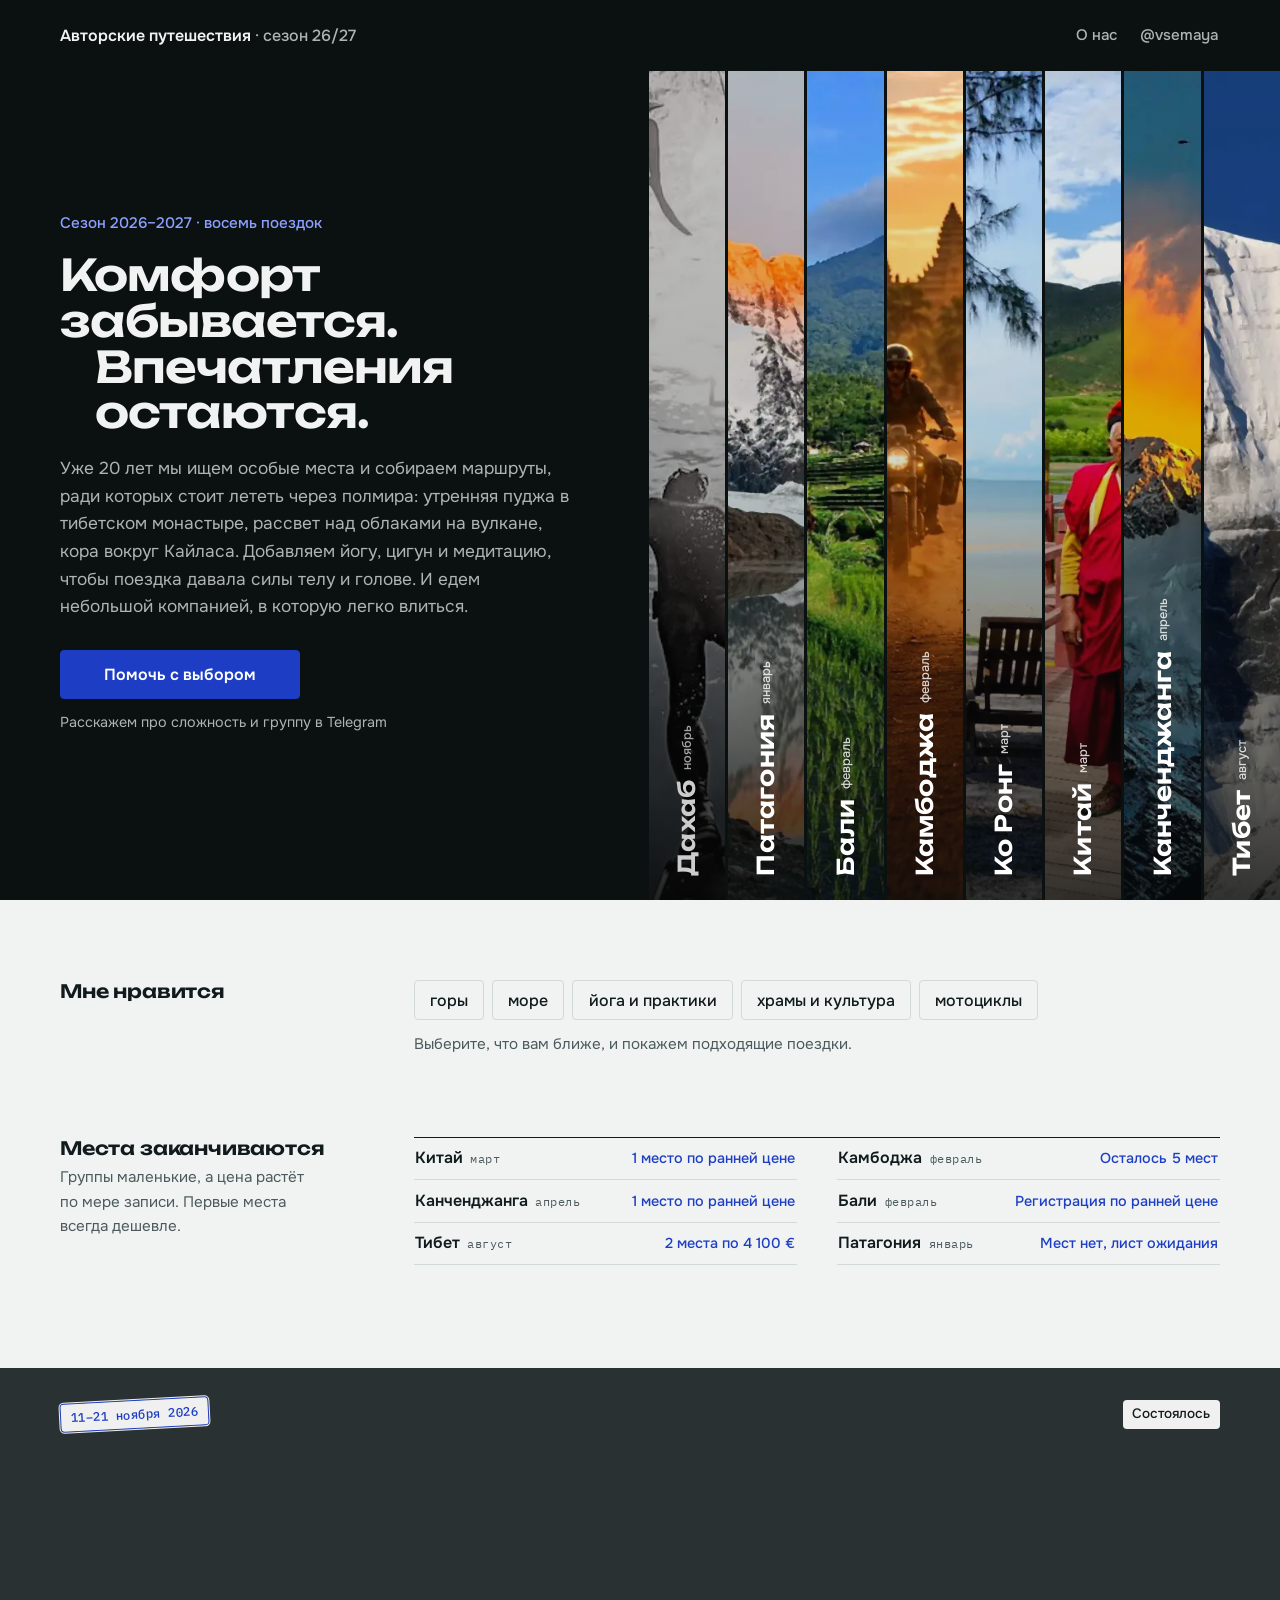
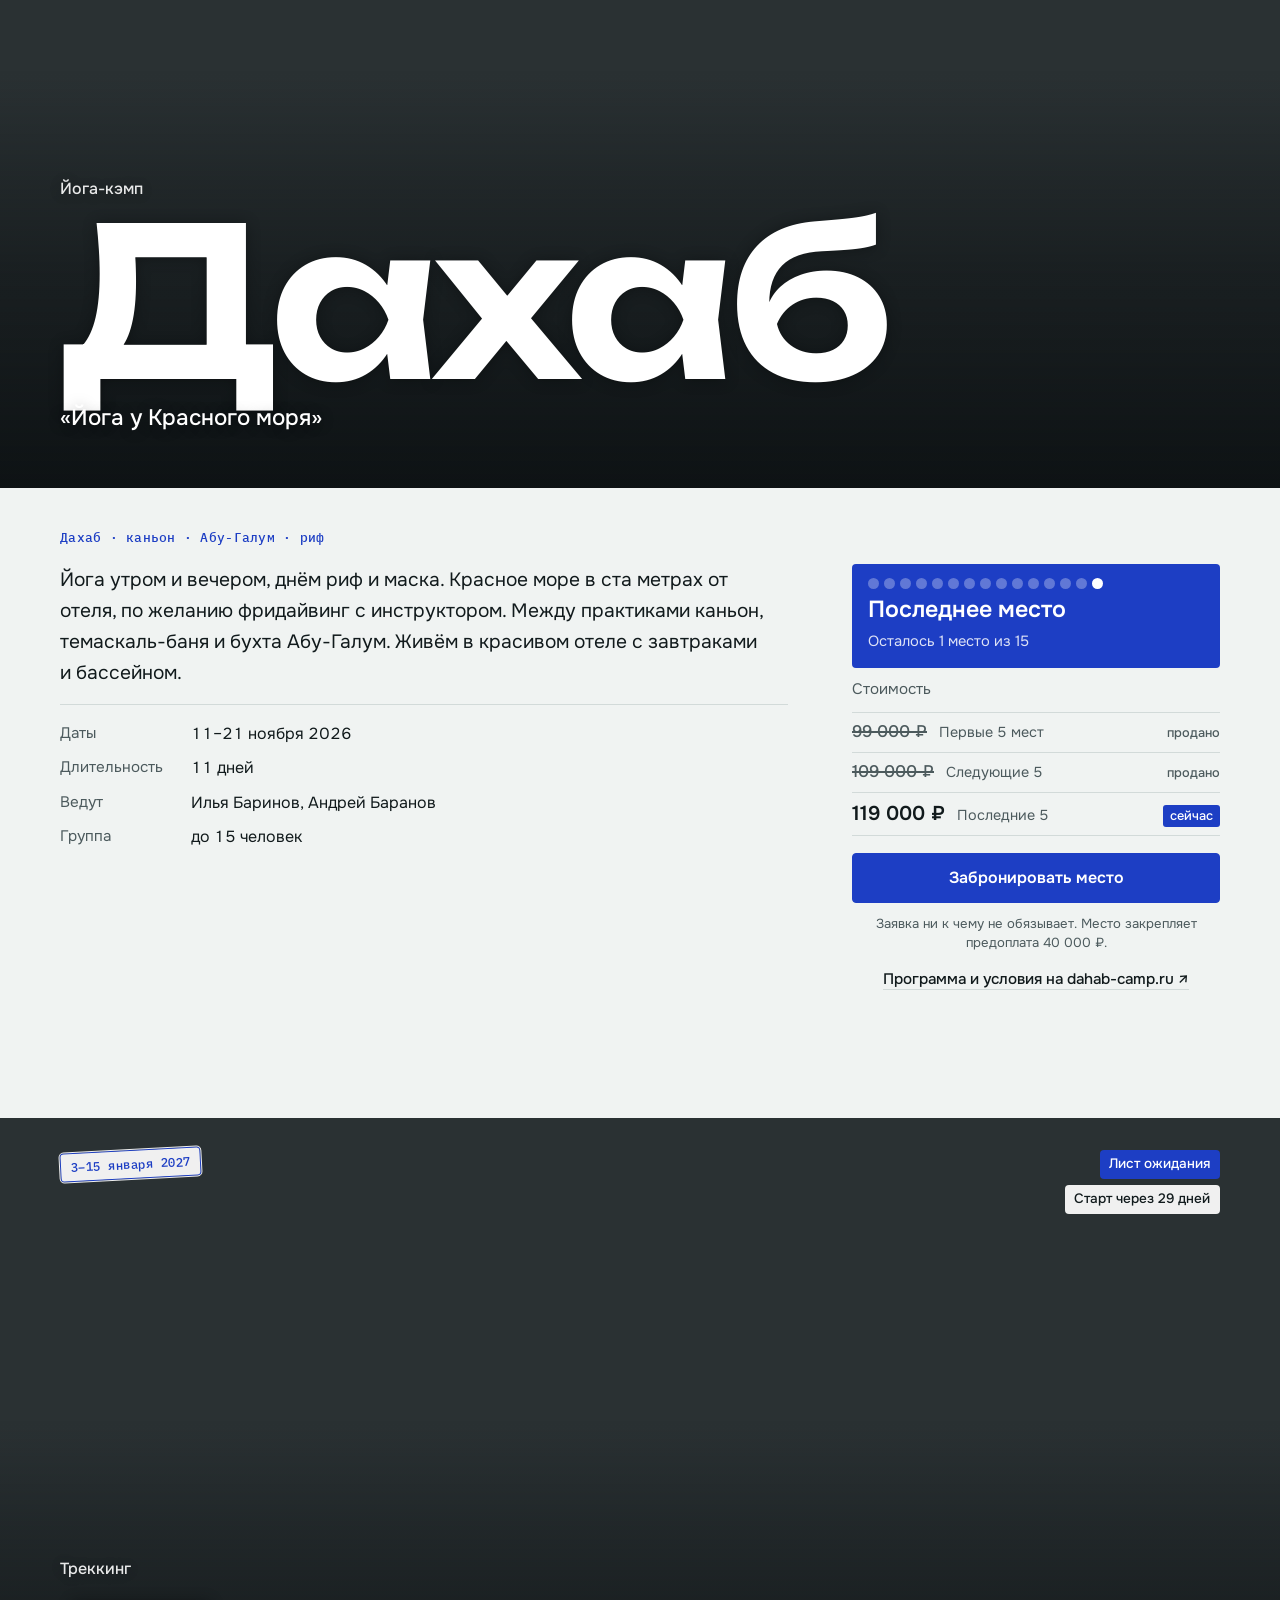
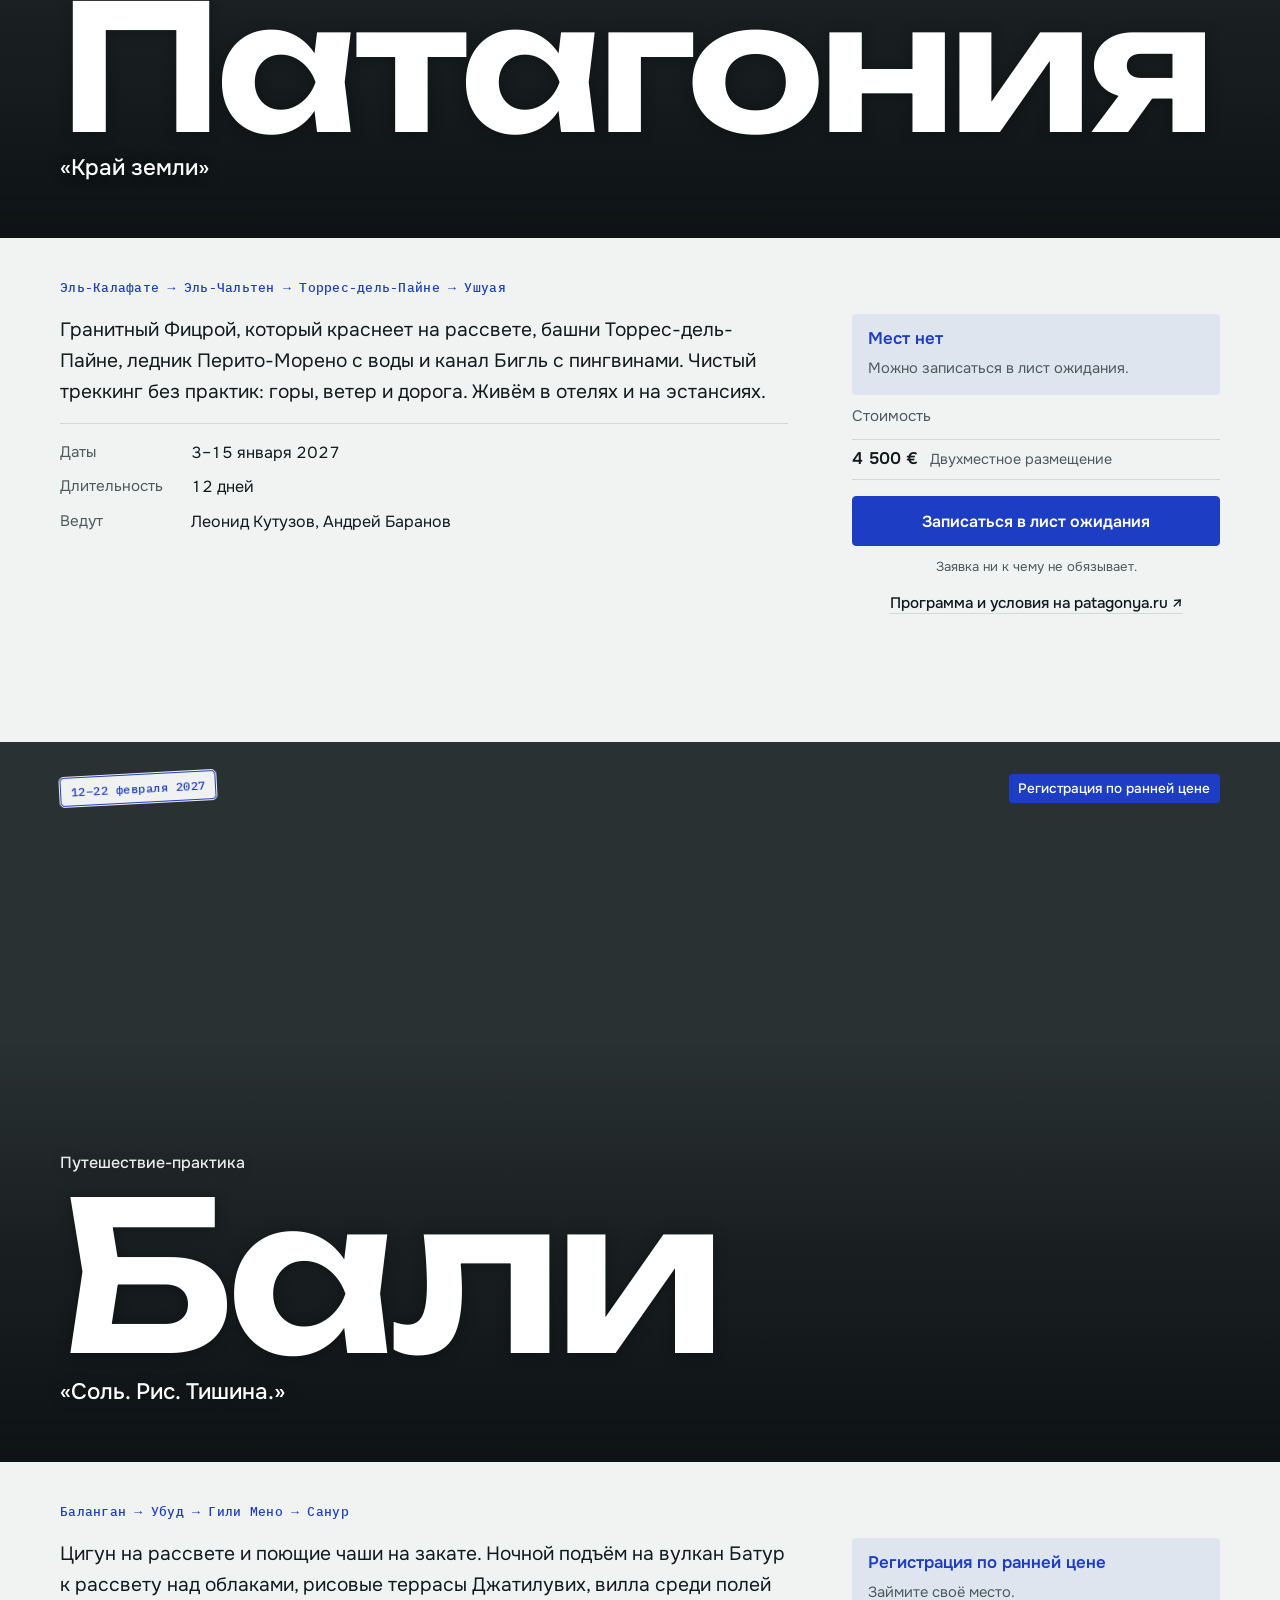
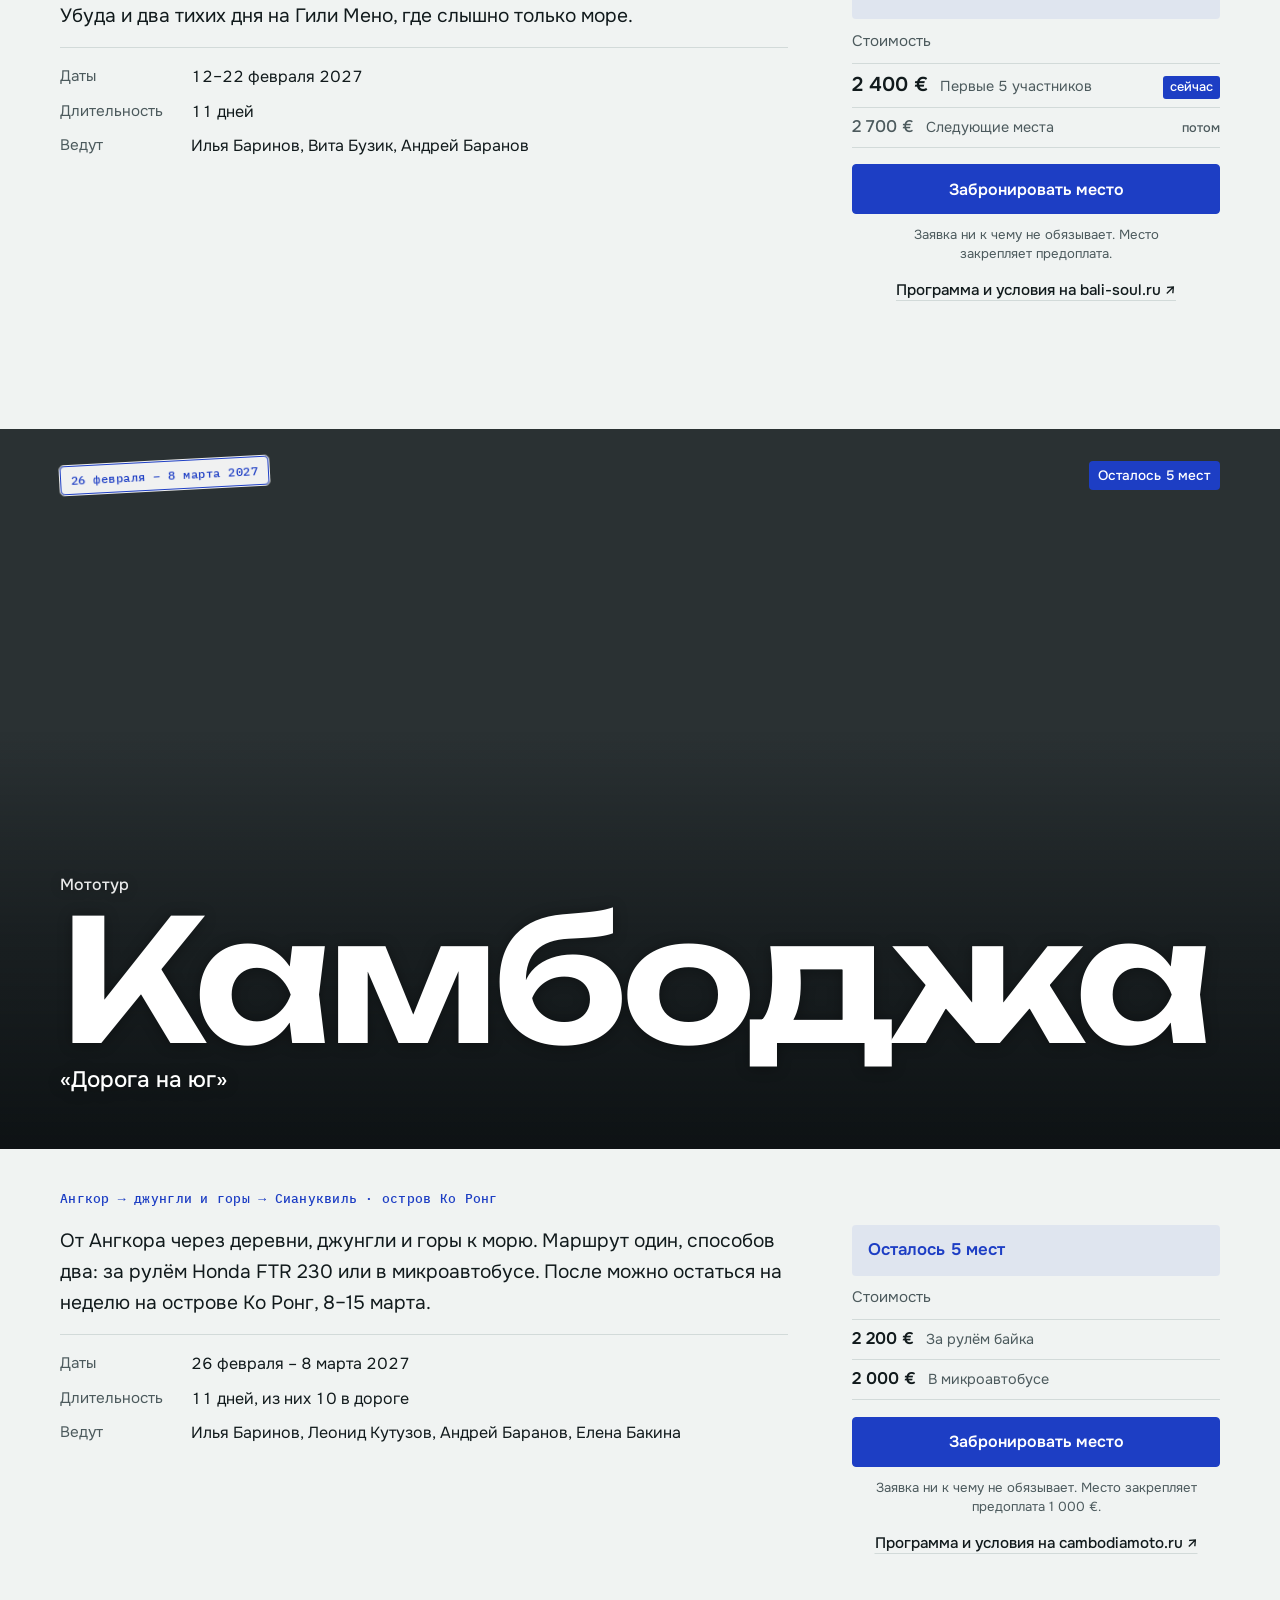
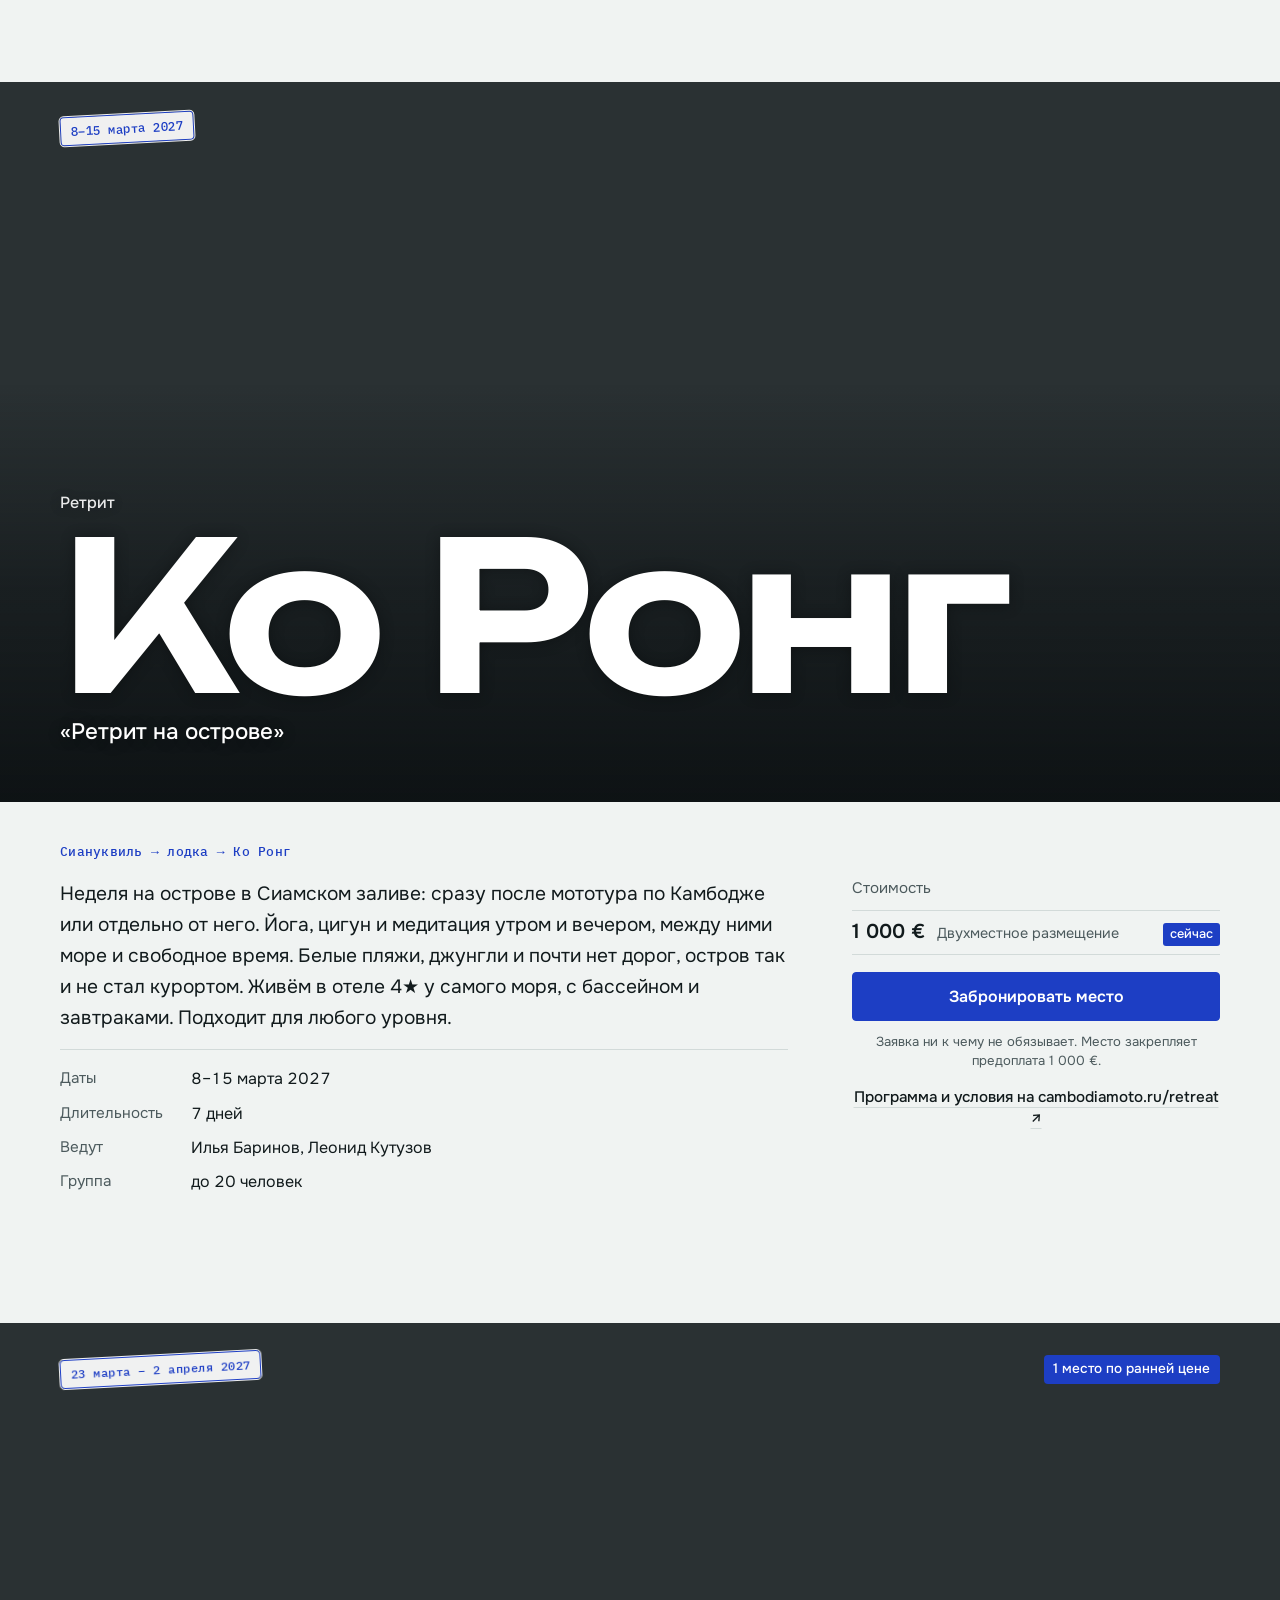
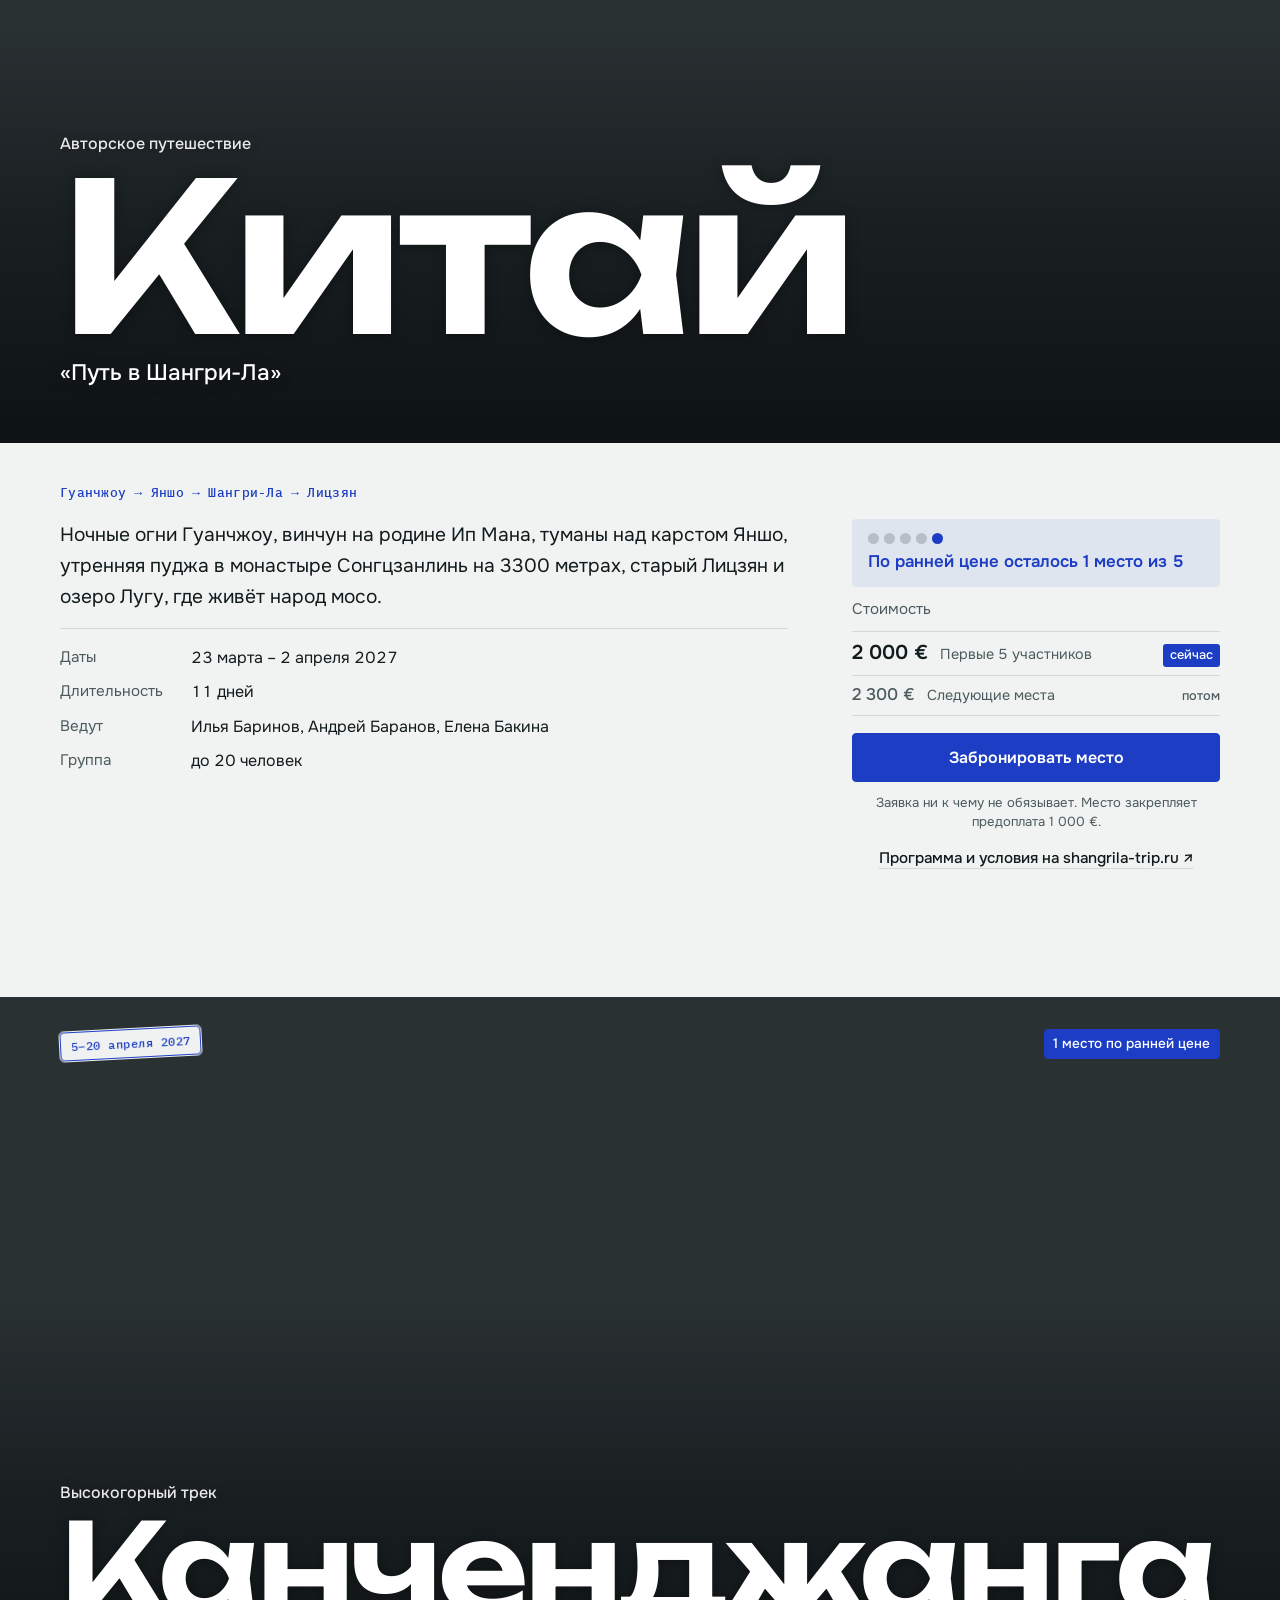
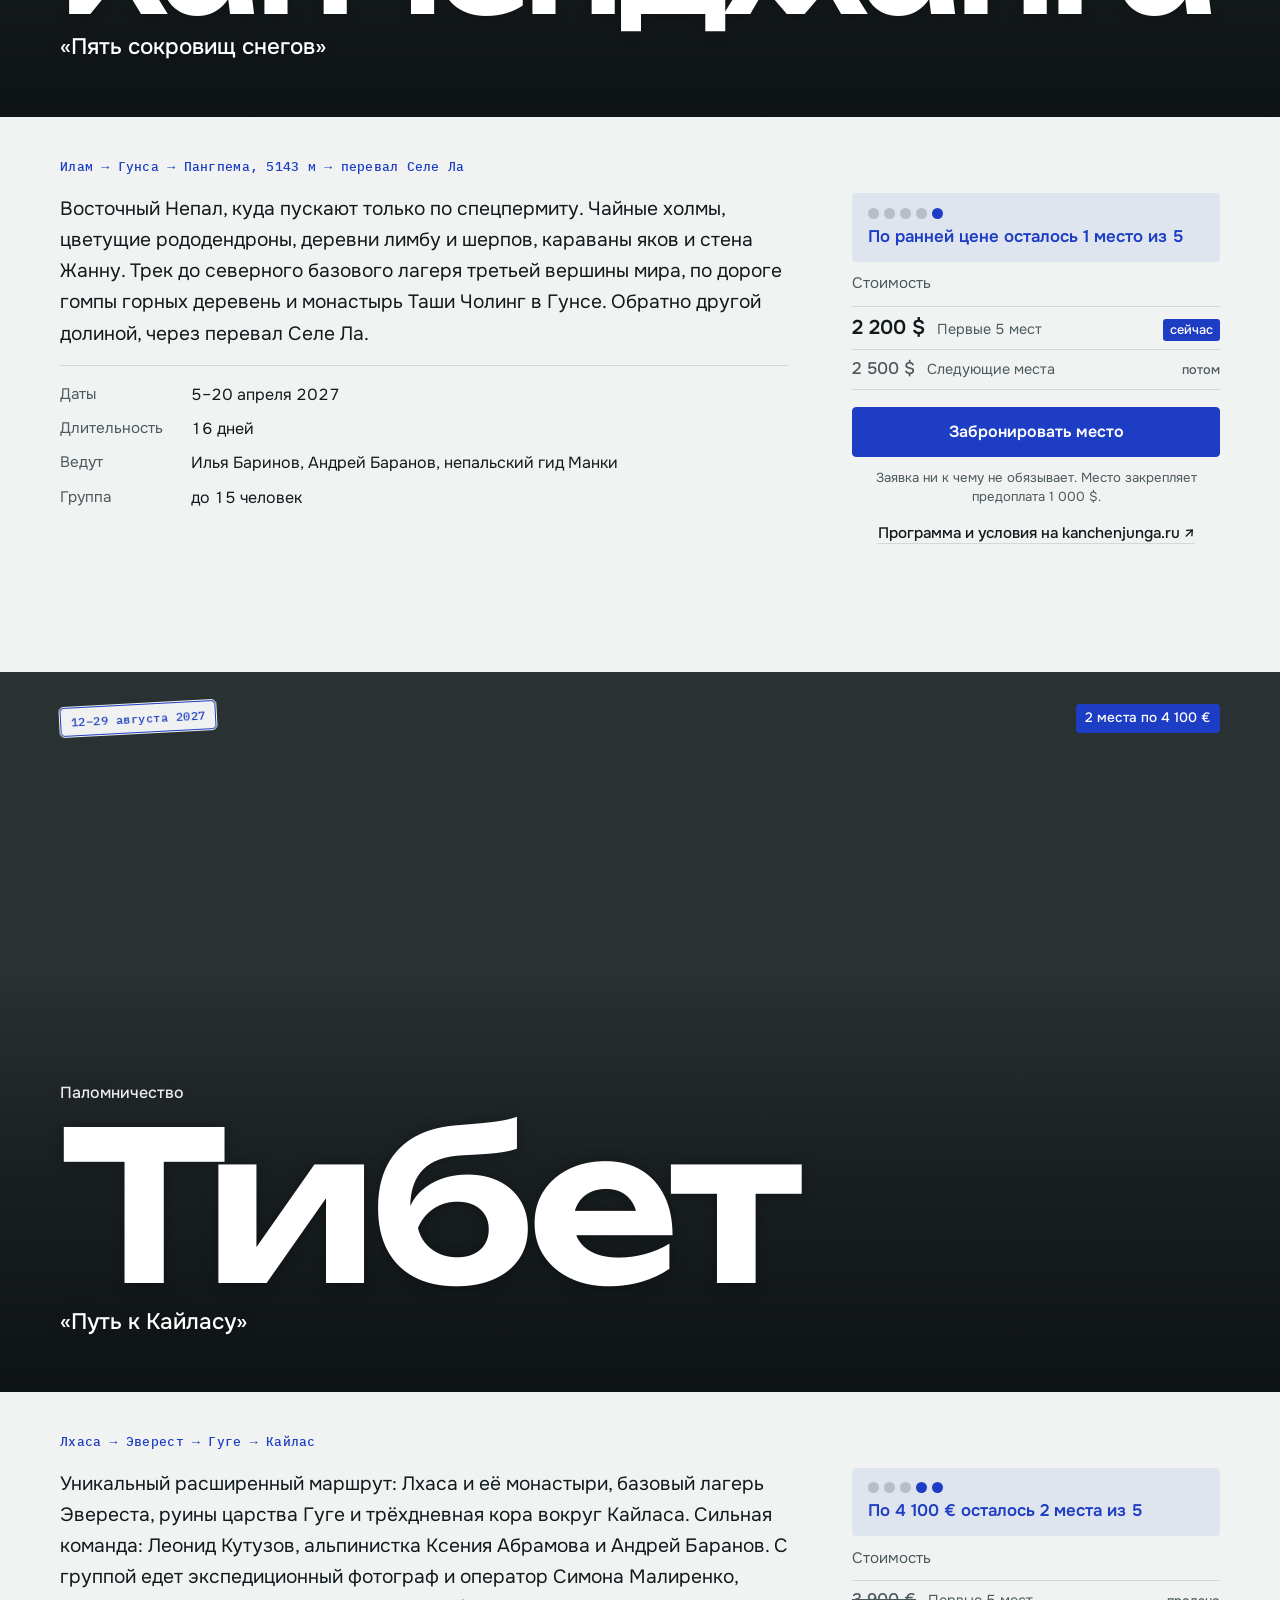
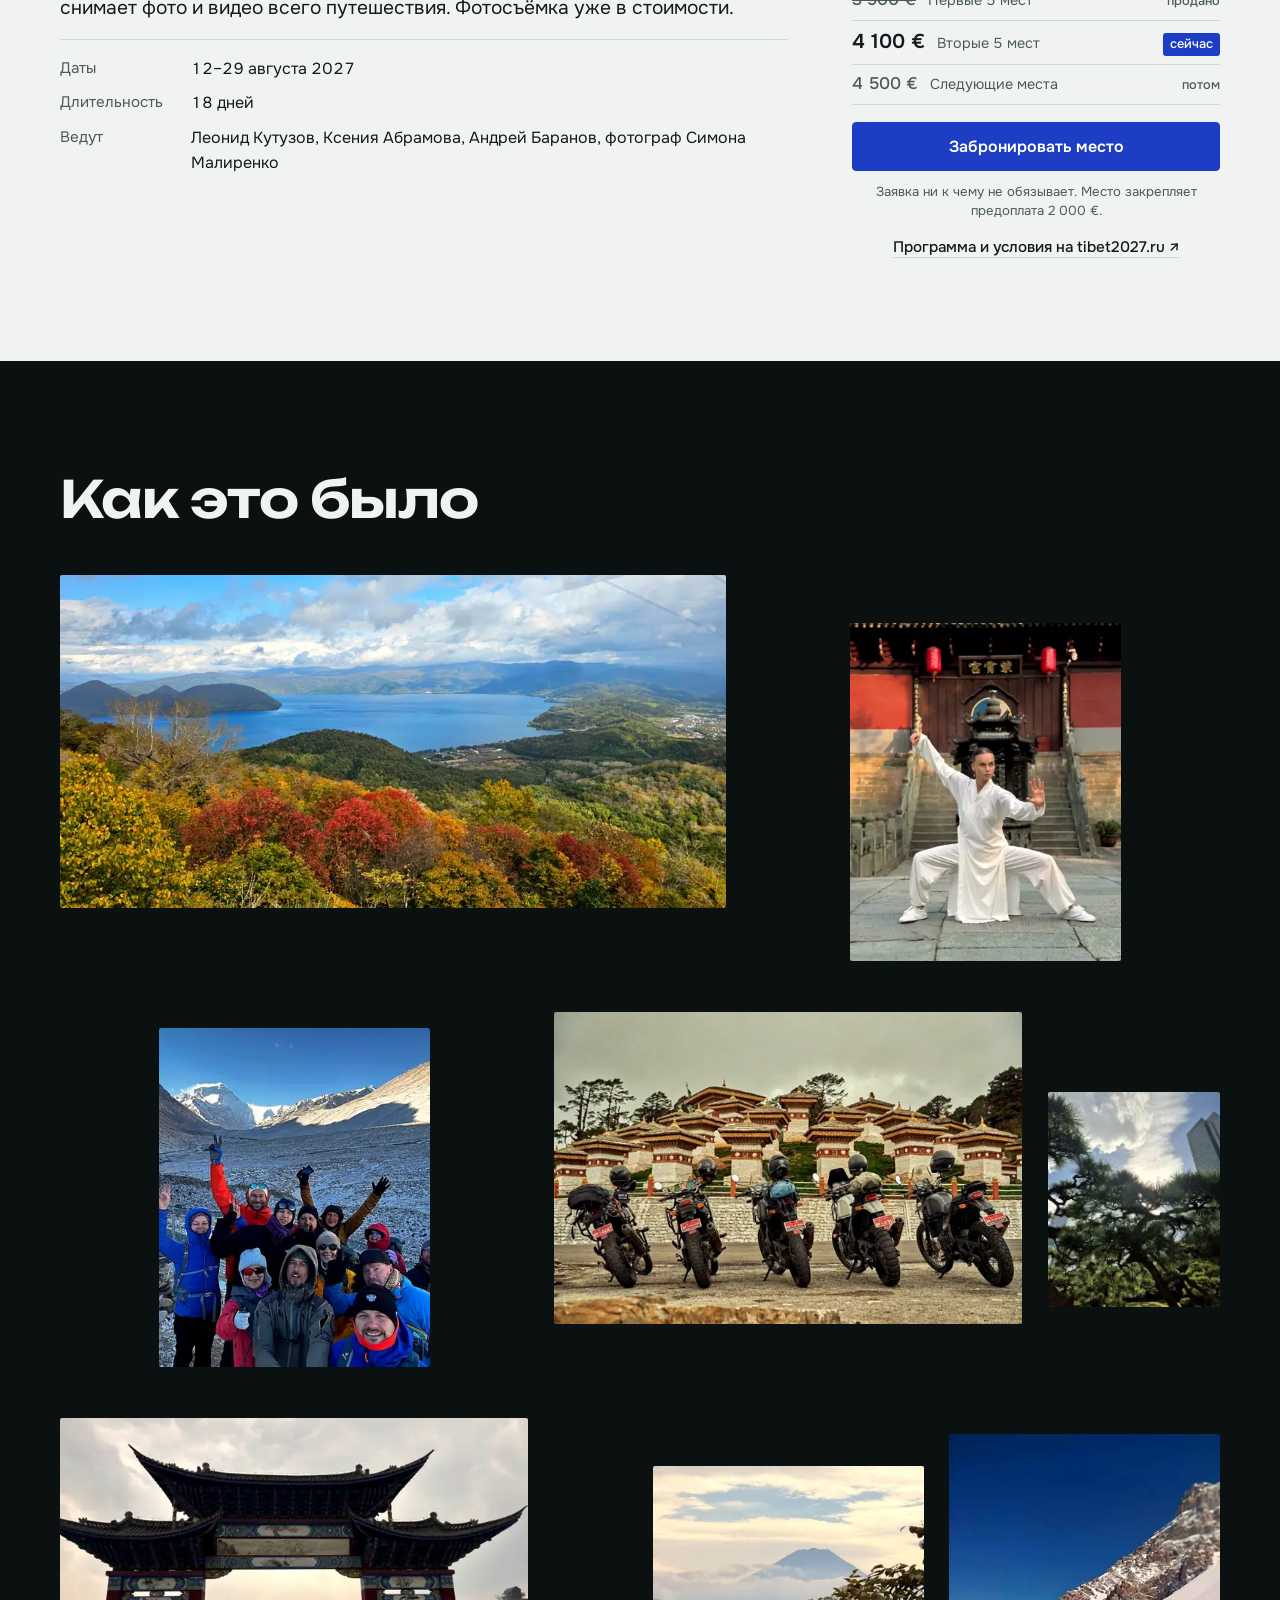
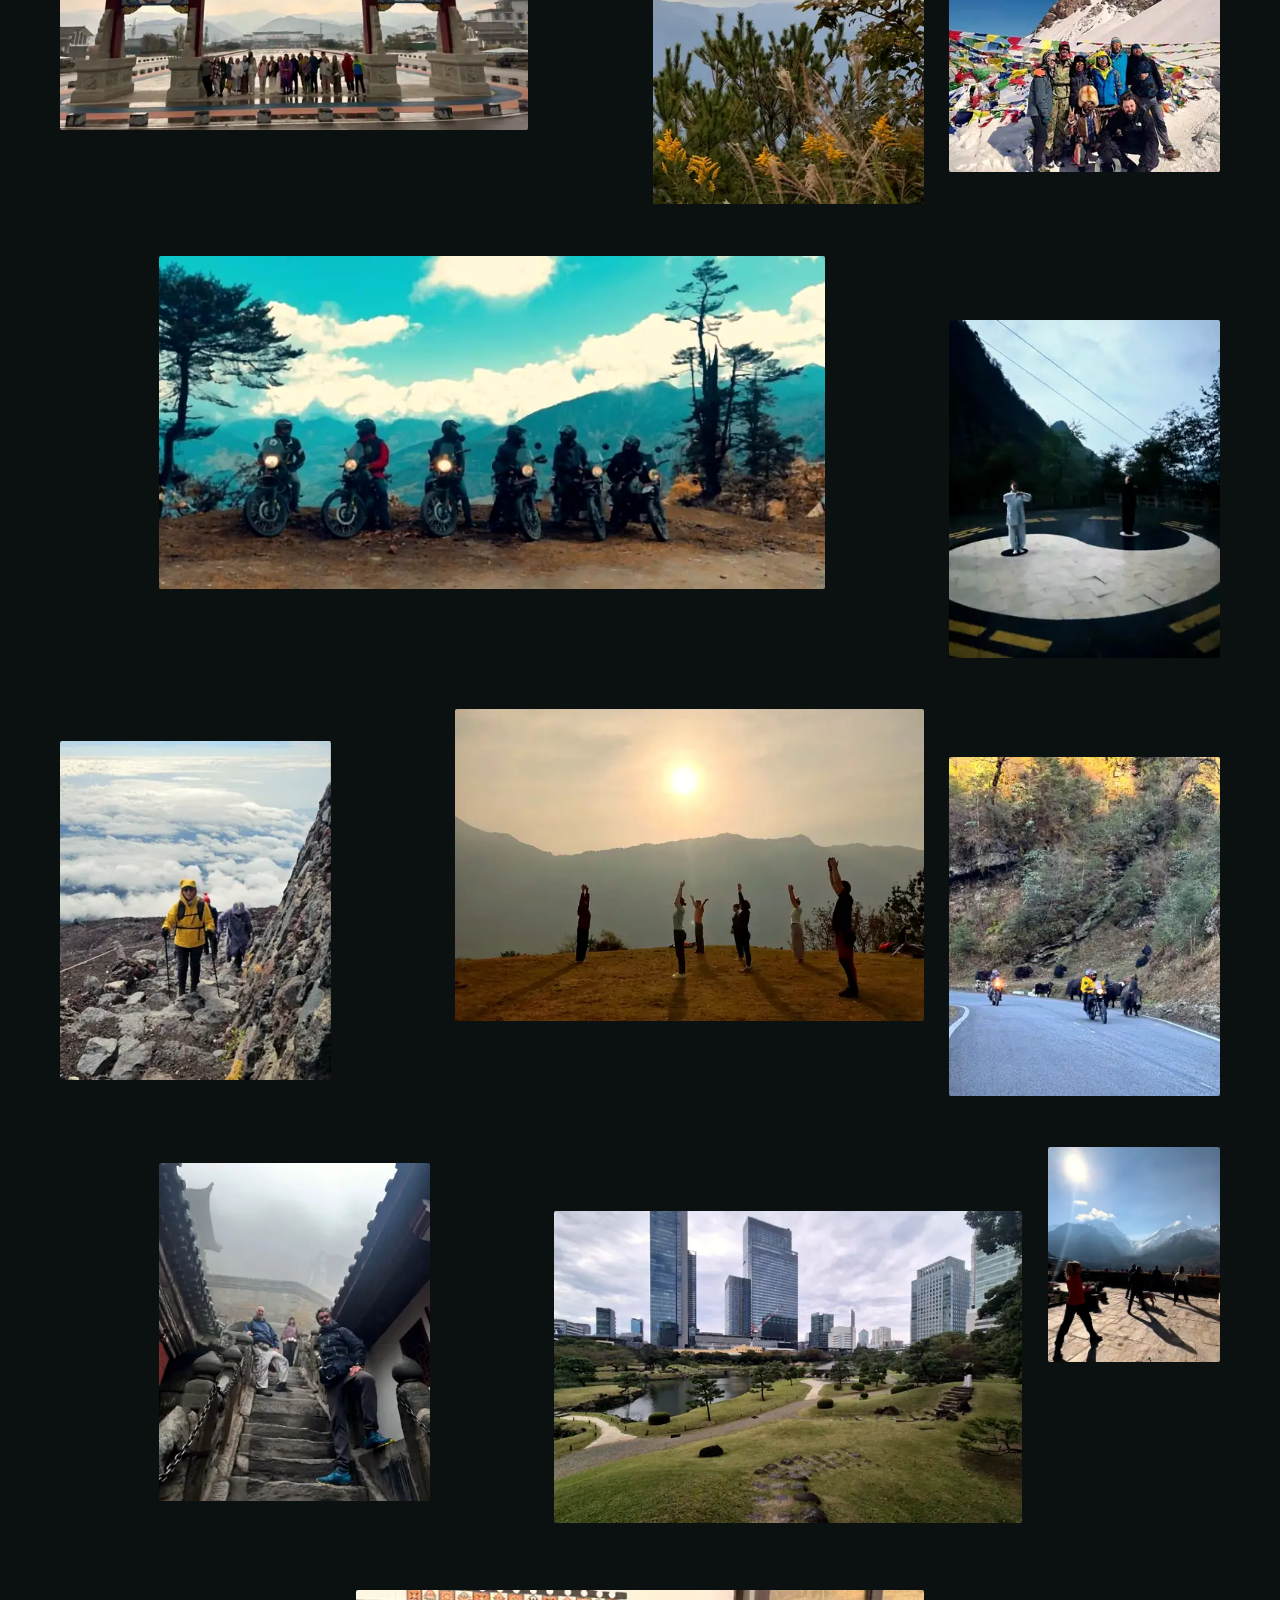
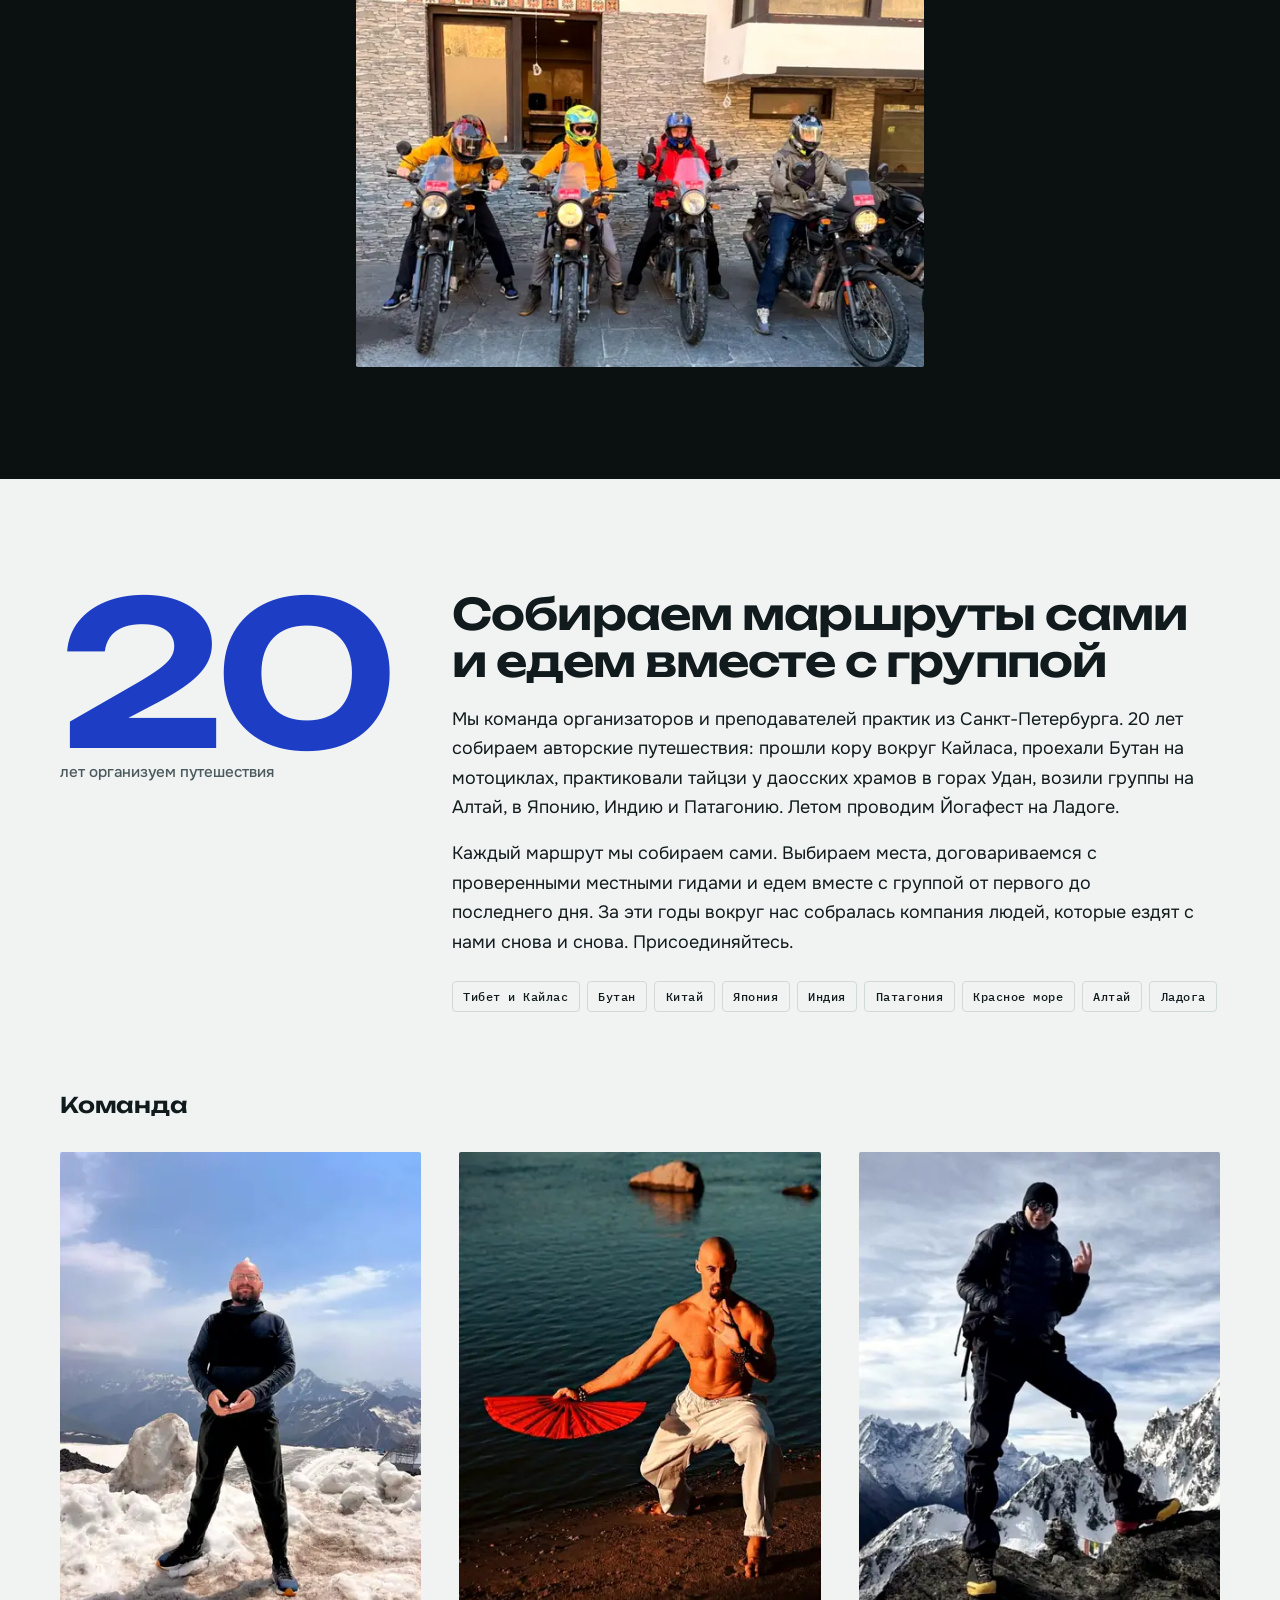
==== commit d25c61a4: "Китай: обложка с монахами в Шангри-Ла; «Как это было» коллажем без подписей - Обложка Китая: двое мо" ====
--- a/index.html
+++ b/index.html
@@ -16,7 +16,7 @@
 <meta property="og:url" content="https://utromaya-code.github.io/travel-hub/">
 <meta property="og:title" content="Путешествия 2026–2027">
 <meta property="og:description" content="Авторские путешествия, 20 лет опыта: особые места, практики в дороге и небольшие группы. Дахаб, Патагония, Бали, Камбоджа, ретрит на Ко Ронге, Китай, Канченджанга и Тибет в сезоне 2026–2027.">
-<meta property="og:image" content="https://utromaya-code.github.io/travel-hub/img/og.jpg?v=392b2f49">
+<meta property="og:image" content="https://utromaya-code.github.io/travel-hub/img/og.jpg?v=a55cd5f7">
 <meta property="og:image:width" content="1200">
 <meta property="og:image:height" content="630">
 <meta property="og:image:alt" content="Восемь фото-полос поездок сезона и заголовок «Путешествия 2026–2027»">
@@ -307,12 +307,10 @@
 .moments figure{margin:0 0 14px;break-inside:avoid;min-width:0}
 .moments figure.wide{column-span:all;margin-bottom:18px}
 .moments img{display:block;width:100%;height:auto;border-radius:2px;background:#1B2427}
-.moments figcaption{padding-top:.45rem;font:400 .74rem/1.4 var(--f-mono);color:var(--on-night-soft)}
 @media (min-width:760px){.moments{column-gap:16px}.moments figure{margin-bottom:20px}}
 @media (min-width:980px){
   .moments{columns:auto;display:grid;grid-template-columns:repeat(12,minmax(0,1fr));gap:clamp(2rem,4vw,3.5rem) clamp(12px,2vw,28px);align-items:start}
   .moments figure,.moments figure.wide{grid-column:var(--col,auto / span 4);margin:var(--shift,0) 0 0}
-  .moments figcaption{font-size:.78rem}
 }
 
 /* о нас */
@@ -474,7 +472,7 @@
 .t-bali{--img:url("img/bali-800.webp");--pos:50% 55%}
 .t-cambodia{--img:url("img/cambodia-800.webp");--pos:50% 55%}
 .t-kohrong{--img:url("img/kohrong-800.webp");--pos:68% 50%;--img2:url("img/kohrong-1200.webp");--spine-pos:62% 50%}
-.t-china{--img:url("img/china-800.webp");--pos:50% 50%;--img2:url("img/china-1200.webp")}
+.t-china{--img:url("img/china-800.webp");--pos:72% 50%;--img2:url("img/china-1200.webp");--spine-pos:68% 50%}
 .t-kanchenjunga{--img:url("img/kanchenjunga-800.webp");--pos:72% 40%;--img2:url("img/kanchenjunga-1200.webp")}
 .t-tibet{--img:url("img/tibet-800.webp");--pos:50% 35%;--img2:url("img/tibet-1200.webp")}
 </style>
@@ -669,7 +667,7 @@
   </article>
   <article class="trip t-china" id="china" data-start="2027-03-23" data-end="2027-04-02">
     <a class="trip-photo" href="https://shangrila-trip.ru" target="_blank" rel="noopener" aria-label="Китай: открыть сайт поездки">
-      <picture><source media="(max-width:599px)" srcset="img/china-800.webp 800w, img/china-1200.webp 1200w" sizes="100vw" type="image/webp"><source srcset="img/china-1440.webp 1440w, img/china-2400.webp 2400w" sizes="100vw" type="image/webp"><img src="img/china.jpg" class="photo" alt="Карстовые горы Яншо на закате" loading="lazy" decoding="async"></picture>
+      <picture><source media="(max-width:599px)" srcset="img/china-800.webp 800w, img/china-1200.webp 1200w" sizes="100vw" type="image/webp"><source srcset="img/china-1440.webp 1440w, img/china-2400.webp 2400w" sizes="100vw" type="image/webp"><img src="img/china.jpg" class="photo" alt="Двое монахов в красных одеждах на деревянном мостике у озера, за ними монастырь Сонгцзанлинь в Шангри-Ла" loading="lazy" decoding="async"></picture>
       <span class="badges"><span class="stamp">23 марта – 2 апреля 2027</span><span class="chips"><span class="flag">1 место по ранней цене</span><span class="status" hidden></span></span></span>
       <div class="cap rv">
         <span class="kicker">Авторское путешествие</span>
@@ -747,7 +745,7 @@
 <section class="gallery" id="moments" aria-labelledby="moments-title">
   <div class="wrap">
     <h2 id="moments-title" class="rv">Как это было</h2>
-    <div class="moments"><figure class="rv wide" style="--col:1 / 9;--shift:0;--d:0ms"><picture><source srcset="img/moment-japan-lake-360.webp 360w, img/moment-japan-lake-640.webp 640w, img/moment-japan-lake-960.webp 960w" sizes="(max-width:979px) 100vw, 773px" type="image/webp"><img src="img/moment-japan-lake.jpg" alt="Осенний лес с красными и жёлтыми деревьями над синим озером с островами" width="960" height="480" loading="lazy" decoding="async"></picture><figcaption>Япония · Хоккайдо, осень над озером</figcaption></figure><figure class="rv" style="--col:10 / 13;--shift:3rem;--d:90ms"><picture><source srcset="img/moment-japan-fuji-360.webp 360w, img/moment-japan-fuji-640.webp 640w, img/moment-japan-fuji-960.webp 960w" sizes="(max-width:979px) 50vw, 290px" type="image/webp"><img src="img/moment-japan-fuji.jpg" alt="Вершина Фудзи над облаками, на переднем плане сосны и жёлтые цветы" width="960" height="1200" loading="lazy" decoding="async"></picture><figcaption>Япония · Фудзи за облаками</figcaption></figure><figure class="rv" style="--col:2 / 5;--shift:1.5rem;--d:180ms"><picture><source srcset="img/moment-japan-climb-360.webp 360w, img/moment-japan-climb-640.webp 640w" sizes="(max-width:979px) 50vw, 290px" type="image/webp"><img src="img/moment-japan-climb.jpg" alt="Участница в жёлтой куртке поднимается по каменистой тропе, ниже море облаков" width="960" height="1200" loading="lazy" decoding="async"></picture><figcaption>Япония · подъём над облаками</figcaption></figure><figure class="rv" style="--col:6 / 11;--shift:0;--d:0ms"><picture><source srcset="img/moment-japan-garden-360.webp 360w, img/moment-japan-garden-640.webp 640w, img/moment-japan-garden-960.webp 960w" sizes="(max-width:979px) 50vw, 483px" type="image/webp"><img src="img/moment-japan-garden.jpg" alt="Японский сад с прудом и соснами на фоне небоскрёбов Токио" width="960" height="640" loading="lazy" decoding="async"></picture><figcaption>Япония · Токио, сад среди небоскрёбов</figcaption></figure><figure class="rv" style="--col:11 / 13;--shift:5rem;--d:90ms"><picture><source srcset="img/moment-japan-pine-360.webp 360w, img/moment-japan-pine-640.webp 640w, img/moment-japan-pine-960.webp 960w" sizes="(max-width:979px) 50vw, 193px" type="image/webp"><img src="img/moment-japan-pine.jpg" alt="Ветви японской сосны на фоне солнца и облаков, справа небоскрёб" width="960" height="1200" loading="lazy" decoding="async"></picture><figcaption>Япония · сосна против солнца</figcaption></figure><figure class="rv wide" style="--col:1 / 6;--shift:0;--d:180ms"><picture><source srcset="img/moment-himalaya-sunrise-360.webp 360w, img/moment-himalaya-sunrise-640.webp 640w, img/moment-himalaya-sunrise-960.webp 960w" sizes="(max-width:979px) 100vw, 483px" type="image/webp"><img src="img/moment-himalaya-sunrise.jpg" alt="Группа на утренней практике на рассвете, руки подняты к солнцу над гималайской долиной" width="960" height="640" loading="lazy" decoding="async"></picture><figcaption>Гималаи · утренняя практика на рассвете</figcaption></figure><figure class="rv" style="--col:7 / 10;--shift:4rem;--d:0ms"><picture><source srcset="img/moment-bhutan-yaks-360.webp 360w, img/moment-bhutan-yaks-640.webp 640w, img/moment-bhutan-yaks-960.webp 960w" sizes="(max-width:979px) 50vw, 290px" type="image/webp"><img src="img/moment-bhutan-yaks.jpg" alt="Мотоциклы группы едут по горной дороге среди яков" width="960" height="1200" loading="lazy" decoding="async"></picture><figcaption>Бутан · яки на горной дороге</figcaption></figure><figure class="rv" style="--col:10 / 13;--shift:1.5rem;--d:90ms"><picture><source srcset="img/moment-wudang-taiji-360.webp 360w, img/moment-wudang-taiji-640.webp 640w, img/moment-wudang-taiji-960.webp 960w" sizes="(max-width:979px) 50vw, 290px" type="image/webp"><img src="img/moment-wudang-taiji.jpg" alt="Девушка в белом костюме для тайцзи в низкой стойке у ворот храма Пурпурного облака" width="960" height="1200" loading="lazy" decoding="async"></picture><figcaption>Тайцзи у храма Пурпурного облака · Удан</figcaption></figure><figure class="rv" style="--col:2 / 5;--shift:2rem;--d:180ms"><picture><source srcset="img/moment-himalaya-group-360.webp 360w, img/moment-himalaya-group-640.webp 640w, img/moment-himalaya-group-960.webp 960w" sizes="(max-width:979px) 50vw, 290px" type="image/webp"><img src="img/moment-himalaya-group.jpg" alt="Счастливая группа на фоне снежных вершин" width="960" height="1200" loading="lazy" decoding="async"></picture><figcaption>Гималаи · группа у снежных вершин</figcaption></figure><figure class="rv" style="--col:6 / 11;--shift:0;--d:0ms"><picture><source srcset="img/moment-bhutan-dochula-360.webp 360w, img/moment-bhutan-dochula-640.webp 640w, img/moment-bhutan-dochula-960.webp 960w" sizes="(max-width:979px) 50vw, 483px" type="image/webp"><img src="img/moment-bhutan-dochula.jpg" alt="Мотоциклы у чортенов перевала Дочула" width="960" height="640" loading="lazy" decoding="async"></picture><figcaption>Мототур по Бутану · перевал Дочула</figcaption></figure><figure class="rv" style="--col:11 / 13;--shift:6rem;--d:90ms"><picture><source srcset="img/moment-china-circle-360.webp 360w, img/moment-china-circle-640.webp 640w, img/moment-china-circle-960.webp 960w" sizes="(max-width:979px) 50vw, 193px" type="image/webp"><img src="img/moment-china-circle.jpg" alt="Двое практикуют на большом круге инь-ян в сумерках, вокруг триграммы багуа" width="960" height="1200" loading="lazy" decoding="async"></picture><figcaption>Дао-тур по Китаю · круг инь-ян в сумерках</figcaption></figure><figure class="rv wide" style="--col:1 / 8;--shift:0;--d:180ms"><picture><source srcset="img/moment-bhutan-ridge-360.webp 360w, img/moment-bhutan-ridge-640.webp 640w, img/moment-bhutan-ridge-960.webp 960w" sizes="(max-width:979px) 100vw, 677px" type="image/webp"><img src="img/moment-bhutan-ridge.jpg" alt="Мотоциклы группы в ряд на перевале на фоне гор" width="960" height="480" loading="lazy" decoding="async"></picture><figcaption>Бутан · группа на перевале</figcaption></figure><figure class="rv" style="--col:9 / 12;--shift:3rem;--d:0ms"><picture><source srcset="img/moment-himalaya-qigong-360.webp 360w, img/moment-himalaya-qigong-640.webp 640w, img/moment-himalaya-qigong-960.webp 960w" sizes="(max-width:979px) 50vw, 290px" type="image/webp"><img src="img/moment-himalaya-qigong.jpg" alt="Группа на практике цигун на террасе лоджи с видом на гималайские вершины" width="960" height="1200" loading="lazy" decoding="async"></picture><figcaption>Гималаи · цигун на террасе лоджи</figcaption></figure><figure class="rv" style="--col:1 / 4;--shift:5rem;--d:90ms"><picture><source srcset="img/moment-himalaya-flags-360.webp 360w, img/moment-himalaya-flags-640.webp 640w, img/moment-himalaya-flags-960.webp 960w" sizes="(max-width:979px) 50vw, 290px" type="image/webp"><img src="img/moment-himalaya-flags.jpg" alt="Группа на перевале среди молитвенных флагов" width="960" height="1200" loading="lazy" decoding="async"></picture><figcaption>Перевал в молитвенных флагах</figcaption></figure><figure class="rv wide" style="--col:5 / 10;--shift:0;--d:180ms"><picture><source srcset="img/moment-china-gate-360.webp 360w, img/moment-china-gate-640.webp 640w, img/moment-china-gate-960.webp 960w" sizes="(max-width:979px) 100vw, 483px" type="image/webp"><img src="img/moment-china-gate.jpg" alt="Вся группа под резными воротами-пайфан, за ними горы в дымке" width="960" height="640" loading="lazy" decoding="async"></picture><figcaption>Дао-тур по Китаю · 2026</figcaption></figure><figure class="rv" style="--col:10 / 13;--shift:2rem;--d:0ms"><picture><source srcset="img/moment-wudang-stairs-360.webp 360w, img/moment-wudang-stairs-640.webp 640w, img/moment-wudang-stairs-960.webp 960w" sizes="(max-width:979px) 50vw, 290px" type="image/webp"><img src="img/moment-wudang-stairs.jpg" alt="Крутая каменная лестница между стенами храма в тумане, на ступенях трое из группы" width="960" height="1200" loading="lazy" decoding="async"></picture><figcaption>Дао-тур по Китаю · лестница в тумане</figcaption></figure><figure class="rv" style="--col:4 / 10;--shift:1rem;--d:90ms"><picture><source srcset="img/moment-bhutan-morning-360.webp 360w, img/moment-bhutan-morning-640.webp 640w, img/moment-bhutan-morning-960.webp 960w" sizes="(max-width:979px) 50vw, 580px" type="image/webp"><img src="img/moment-bhutan-morning.jpg" alt="Райдеры в шлемах на мотоциклах перед выездом" width="960" height="640" loading="lazy" decoding="async"></picture><figcaption>Бутан · утро перед выездом</figcaption></figure></div>
+    <div class="moments"><figure class="rv wide" style="--col:1 / 8;--shift:0;--d:0ms"><picture><source srcset="img/moment-japan-lake-360.webp 360w, img/moment-japan-lake-640.webp 640w, img/moment-japan-lake-960.webp 960w" sizes="(max-width:979px) 100vw, 677px" type="image/webp"><img src="img/moment-japan-lake.jpg" alt="Осенний лес с красными и жёлтыми деревьями над синим озером с островами" width="960" height="480" loading="lazy" decoding="async"></picture></figure><figure class="rv" style="--col:9 / 12;--shift:3rem;--d:90ms"><picture><source srcset="img/moment-wudang-taiji-360.webp 360w, img/moment-wudang-taiji-640.webp 640w, img/moment-wudang-taiji-960.webp 960w" sizes="(max-width:979px) 50vw, 290px" type="image/webp"><img src="img/moment-wudang-taiji.jpg" alt="Девушка в белом костюме для тайцзи в низкой стойке у ворот храма Пурпурного облака" width="960" height="1200" loading="lazy" decoding="async"></picture></figure><figure class="rv" style="--col:2 / 5;--shift:1rem;--d:180ms"><picture><source srcset="img/moment-himalaya-group-360.webp 360w, img/moment-himalaya-group-640.webp 640w, img/moment-himalaya-group-960.webp 960w" sizes="(max-width:979px) 50vw, 290px" type="image/webp"><img src="img/moment-himalaya-group.jpg" alt="Счастливая группа на фоне снежных вершин" width="960" height="1200" loading="lazy" decoding="async"></picture></figure><figure class="rv" style="--col:6 / 11;--shift:0;--d:0ms"><picture><source srcset="img/moment-bhutan-dochula-360.webp 360w, img/moment-bhutan-dochula-640.webp 640w, img/moment-bhutan-dochula-960.webp 960w" sizes="(max-width:979px) 50vw, 483px" type="image/webp"><img src="img/moment-bhutan-dochula.jpg" alt="Мотоциклы у чортенов перевала Дочула" width="960" height="640" loading="lazy" decoding="async"></picture></figure><figure class="rv" style="--col:11 / 13;--shift:5rem;--d:90ms"><picture><source srcset="img/moment-japan-pine-360.webp 360w, img/moment-japan-pine-640.webp 640w, img/moment-japan-pine-960.webp 960w" sizes="(max-width:979px) 50vw, 193px" type="image/webp"><img src="img/moment-japan-pine.jpg" alt="Ветви японской сосны на фоне солнца и облаков, справа небоскрёб" width="960" height="1200" loading="lazy" decoding="async"></picture></figure><figure class="rv wide" style="--col:1 / 6;--shift:0;--d:180ms"><picture><source srcset="img/moment-china-gate-360.webp 360w, img/moment-china-gate-640.webp 640w, img/moment-china-gate-960.webp 960w" sizes="(max-width:979px) 100vw, 483px" type="image/webp"><img src="img/moment-china-gate.jpg" alt="Вся группа под резными воротами-пайфан, за ними горы в дымке" width="960" height="640" loading="lazy" decoding="async"></picture></figure><figure class="rv" style="--col:7 / 10;--shift:3rem;--d:0ms"><picture><source srcset="img/moment-japan-fuji-360.webp 360w, img/moment-japan-fuji-640.webp 640w, img/moment-japan-fuji-960.webp 960w" sizes="(max-width:979px) 50vw, 290px" type="image/webp"><img src="img/moment-japan-fuji.jpg" alt="Вершина Фудзи над облаками, на переднем плане сосны и жёлтые цветы" width="960" height="1200" loading="lazy" decoding="async"></picture></figure><figure class="rv" style="--col:10 / 13;--shift:1rem;--d:90ms"><picture><source srcset="img/moment-himalaya-flags-360.webp 360w, img/moment-himalaya-flags-640.webp 640w, img/moment-himalaya-flags-960.webp 960w" sizes="(max-width:979px) 50vw, 290px" type="image/webp"><img src="img/moment-himalaya-flags.jpg" alt="Группа на перевале среди молитвенных флагов" width="960" height="1200" loading="lazy" decoding="async"></picture></figure><figure class="rv wide" style="--col:2 / 9;--shift:0;--d:180ms"><picture><source srcset="img/moment-bhutan-ridge-360.webp 360w, img/moment-bhutan-ridge-640.webp 640w, img/moment-bhutan-ridge-960.webp 960w" sizes="(max-width:979px) 100vw, 677px" type="image/webp"><img src="img/moment-bhutan-ridge.jpg" alt="Мотоциклы группы в ряд на перевале на фоне гор" width="960" height="480" loading="lazy" decoding="async"></picture></figure><figure class="rv" style="--col:10 / 13;--shift:4rem;--d:0ms"><picture><source srcset="img/moment-china-circle-360.webp 360w, img/moment-china-circle-640.webp 640w, img/moment-china-circle-960.webp 960w" sizes="(max-width:979px) 50vw, 290px" type="image/webp"><img src="img/moment-china-circle.jpg" alt="Двое практикуют на большом круге инь-ян в сумерках, вокруг триграммы багуа" width="960" height="1200" loading="lazy" decoding="async"></picture></figure><figure class="rv" style="--col:1 / 4;--shift:2rem;--d:90ms"><picture><source srcset="img/moment-japan-climb-360.webp 360w, img/moment-japan-climb-640.webp 640w" sizes="(max-width:979px) 50vw, 290px" type="image/webp"><img src="img/moment-japan-climb.jpg" alt="Участница в жёлтой куртке поднимается по каменистой тропе, ниже море облаков" width="960" height="1200" loading="lazy" decoding="async"></picture></figure><figure class="rv" style="--col:5 / 10;--shift:0;--d:180ms"><picture><source srcset="img/moment-himalaya-sunrise-360.webp 360w, img/moment-himalaya-sunrise-640.webp 640w, img/moment-himalaya-sunrise-960.webp 960w" sizes="(max-width:979px) 50vw, 483px" type="image/webp"><img src="img/moment-himalaya-sunrise.jpg" alt="Группа на утренней практике на рассвете, руки подняты к солнцу над гималайской долиной" width="960" height="640" loading="lazy" decoding="async"></picture></figure><figure class="rv" style="--col:10 / 13;--shift:3rem;--d:0ms"><picture><source srcset="img/moment-bhutan-yaks-360.webp 360w, img/moment-bhutan-yaks-640.webp 640w, img/moment-bhutan-yaks-960.webp 960w" sizes="(max-width:979px) 50vw, 290px" type="image/webp"><img src="img/moment-bhutan-yaks.jpg" alt="Мотоциклы группы едут по горной дороге среди яков" width="960" height="1200" loading="lazy" decoding="async"></picture></figure><figure class="rv" style="--col:2 / 5;--shift:1rem;--d:90ms"><picture><source srcset="img/moment-wudang-stairs-360.webp 360w, img/moment-wudang-stairs-640.webp 640w, img/moment-wudang-stairs-960.webp 960w" sizes="(max-width:979px) 50vw, 290px" type="image/webp"><img src="img/moment-wudang-stairs.jpg" alt="Крутая каменная лестница между стенами храма в тумане, на ступенях трое из группы" width="960" height="1200" loading="lazy" decoding="async"></picture></figure><figure class="rv wide" style="--col:6 / 11;--shift:4rem;--d:180ms"><picture><source srcset="img/moment-japan-garden-360.webp 360w, img/moment-japan-garden-640.webp 640w, img/moment-japan-garden-960.webp 960w" sizes="(max-width:979px) 100vw, 483px" type="image/webp"><img src="img/moment-japan-garden.jpg" alt="Японский сад с прудом и соснами на фоне небоскрёбов Токио" width="960" height="640" loading="lazy" decoding="async"></picture></figure><figure class="rv" style="--col:11 / 13;--shift:0;--d:0ms"><picture><source srcset="img/moment-himalaya-qigong-360.webp 360w, img/moment-himalaya-qigong-640.webp 640w, img/moment-himalaya-qigong-960.webp 960w" sizes="(max-width:979px) 50vw, 193px" type="image/webp"><img src="img/moment-himalaya-qigong.jpg" alt="Группа на практике цигун на террасе лоджи с видом на гималайские вершины" width="960" height="1200" loading="lazy" decoding="async"></picture></figure><figure class="rv" style="--col:4 / 10;--shift:1rem;--d:90ms"><picture><source srcset="img/moment-bhutan-morning-360.webp 360w, img/moment-bhutan-morning-640.webp 640w, img/moment-bhutan-morning-960.webp 960w" sizes="(max-width:979px) 50vw, 580px" type="image/webp"><img src="img/moment-bhutan-morning.jpg" alt="Райдеры в шлемах на мотоциклах перед выездом" width="960" height="640" loading="lazy" decoding="async"></picture></figure></div>
   </div>
 </section>
 
@@ -800,7 +798,7 @@
 
 <footer class="wrap">
   <span>Андрей Баранов · авторские путешествия · 2026–2027. Места и цены на 5 ноября 2026.</span>
-  <span>Фото с Wikimedia Commons, кадрировано: Бали: <a href="https://commons.wikimedia.org/w/index.php?curid=60538665" target="_blank" rel="noopener">Putu Andika Panendra</a>, <a href="https://creativecommons.org/licenses/by-sa/4.0/" target="_blank" rel="noopener">CC BY-SA 4.0</a>; Яншо: <a href="https://commons.wikimedia.org/w/index.php?curid=17072137" target="_blank" rel="noopener">chensiyuan</a>, <a href="https://creativecommons.org/licenses/by-sa/4.0/" target="_blank" rel="noopener">CC BY-SA 4.0</a>; Кайлас: <a href="https://commons.wikimedia.org/wiki/File:Kailash-Tibet-27-Sept-2018.jpg" target="_blank" rel="noopener">Tibetissimo</a>, <a href="https://creativecommons.org/licenses/by-sa/4.0/" target="_blank" rel="noopener">CC BY-SA 4.0</a>; Ко Ронг Самлоем: <a href="https://commons.wikimedia.org/wiki/File:Cambodia_island_paradise_koh_rong_sanloem.jpg" target="_blank" rel="noopener">Wikirictor</a>, <a href="https://creativecommons.org/licenses/by-sa/3.0/" target="_blank" rel="noopener">CC BY-SA 3.0</a>. Остальные снимки из материалов поездок.</span>
+  <span>Фото с Wikimedia Commons, кадрировано: Бали: <a href="https://commons.wikimedia.org/w/index.php?curid=60538665" target="_blank" rel="noopener">Putu Andika Panendra</a>, <a href="https://creativecommons.org/licenses/by-sa/4.0/" target="_blank" rel="noopener">CC BY-SA 4.0</a>; Шангри-Ла: <a href="https://commons.wikimedia.org/w/index.php?curid=72452742" target="_blank" rel="noopener">Luca Casartelli</a>, <a href="https://creativecommons.org/licenses/by-sa/3.0/" target="_blank" rel="noopener">CC BY-SA 3.0</a>; Кайлас: <a href="https://commons.wikimedia.org/wiki/File:Kailash-Tibet-27-Sept-2018.jpg" target="_blank" rel="noopener">Tibetissimo</a>, <a href="https://creativecommons.org/licenses/by-sa/4.0/" target="_blank" rel="noopener">CC BY-SA 4.0</a>; Ко Ронг Самлоем: <a href="https://commons.wikimedia.org/wiki/File:Cambodia_island_paradise_koh_rong_sanloem.jpg" target="_blank" rel="noopener">Wikirictor</a>, <a href="https://creativecommons.org/licenses/by-sa/3.0/" target="_blank" rel="noopener">CC BY-SA 3.0</a>. Остальные снимки из материалов поездок.</span>
 </footer>
 
 <a class="side-cta" href="https://t.me/vsemaya?text=%D0%97%D0%B4%D1%80%D0%B0%D0%B2%D1%81%D1%82%D0%B2%D1%83%D0%B9%D1%82%D0%B5%21%20%D0%9F%D0%BE%D0%BC%D0%BE%D0%B3%D0%B8%D1%82%D0%B5%20%D0%B2%D1%8B%D0%B1%D1%80%D0%B0%D1%82%D1%8C%20%D0%BF%D0%BE%D0%B5%D0%B7%D0%B4%D0%BA%D1%83." target="_blank" rel="noopener">Помочь с выбором</a>
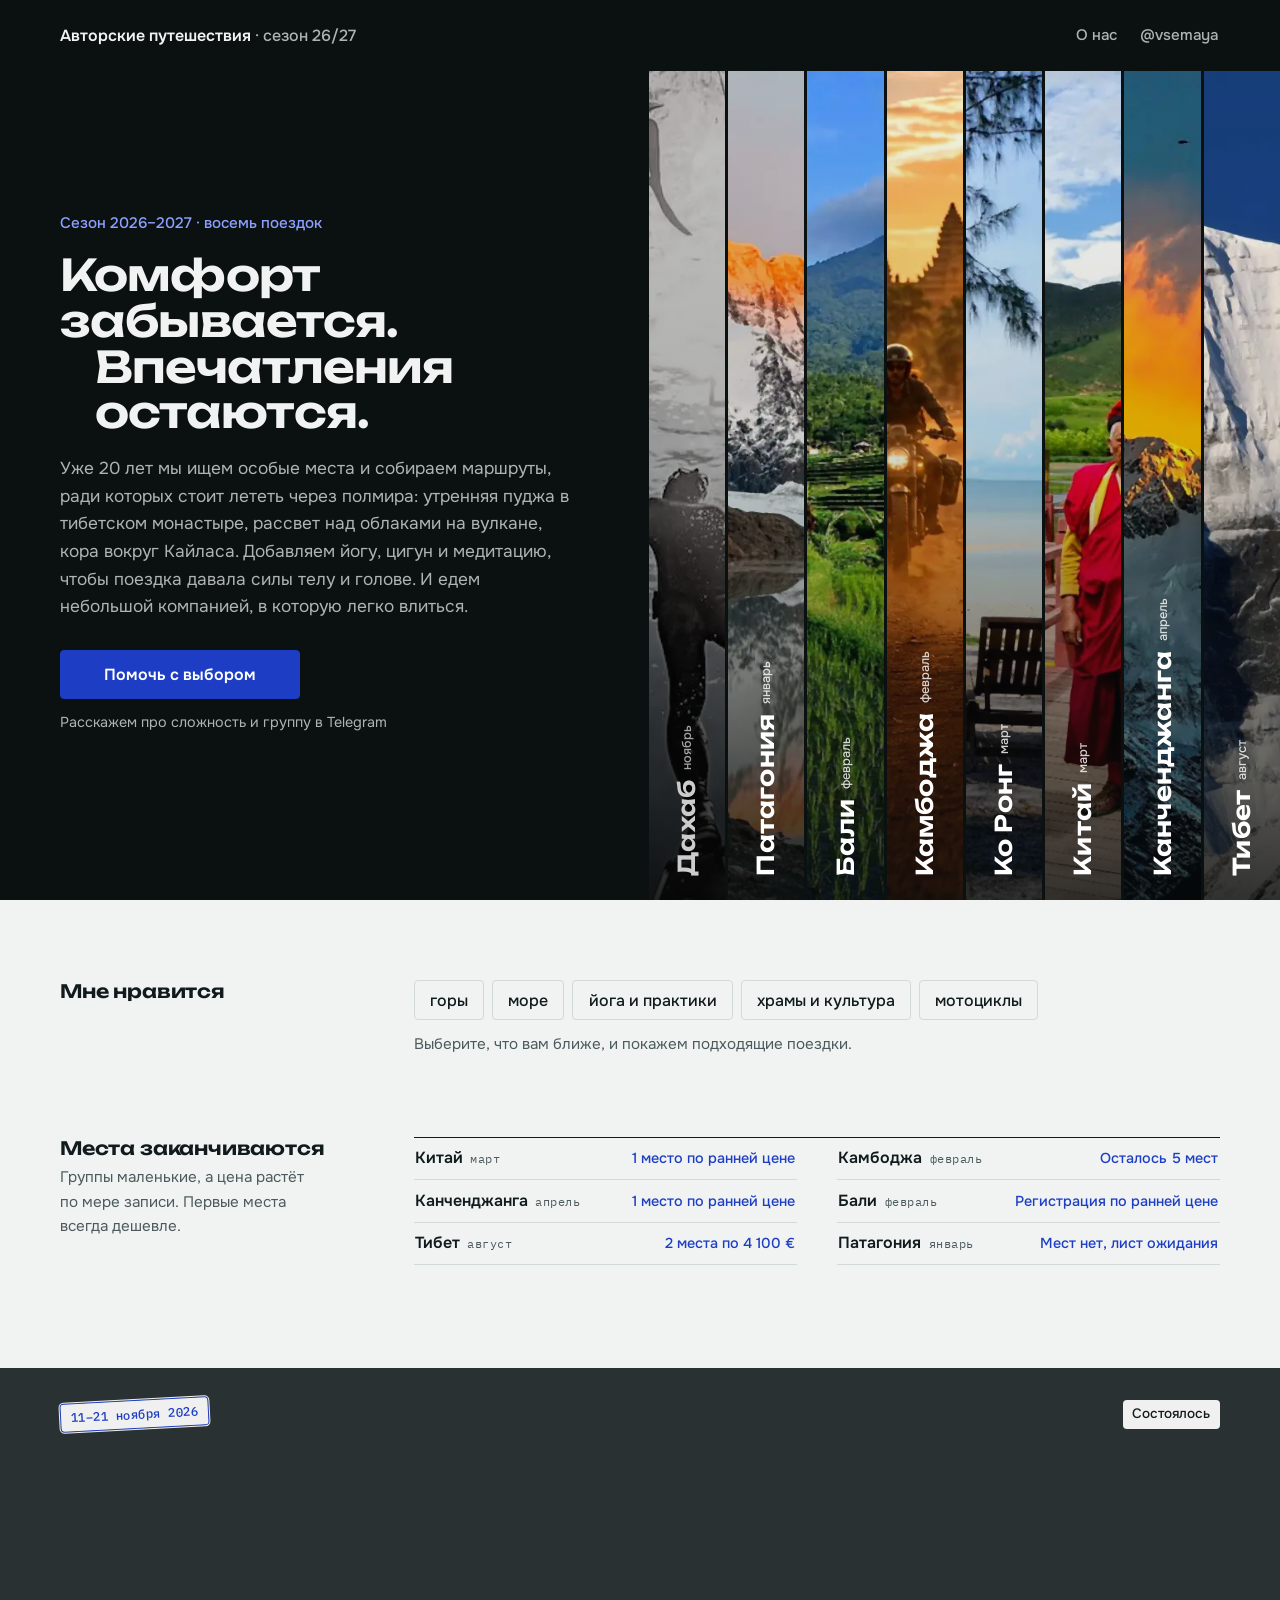
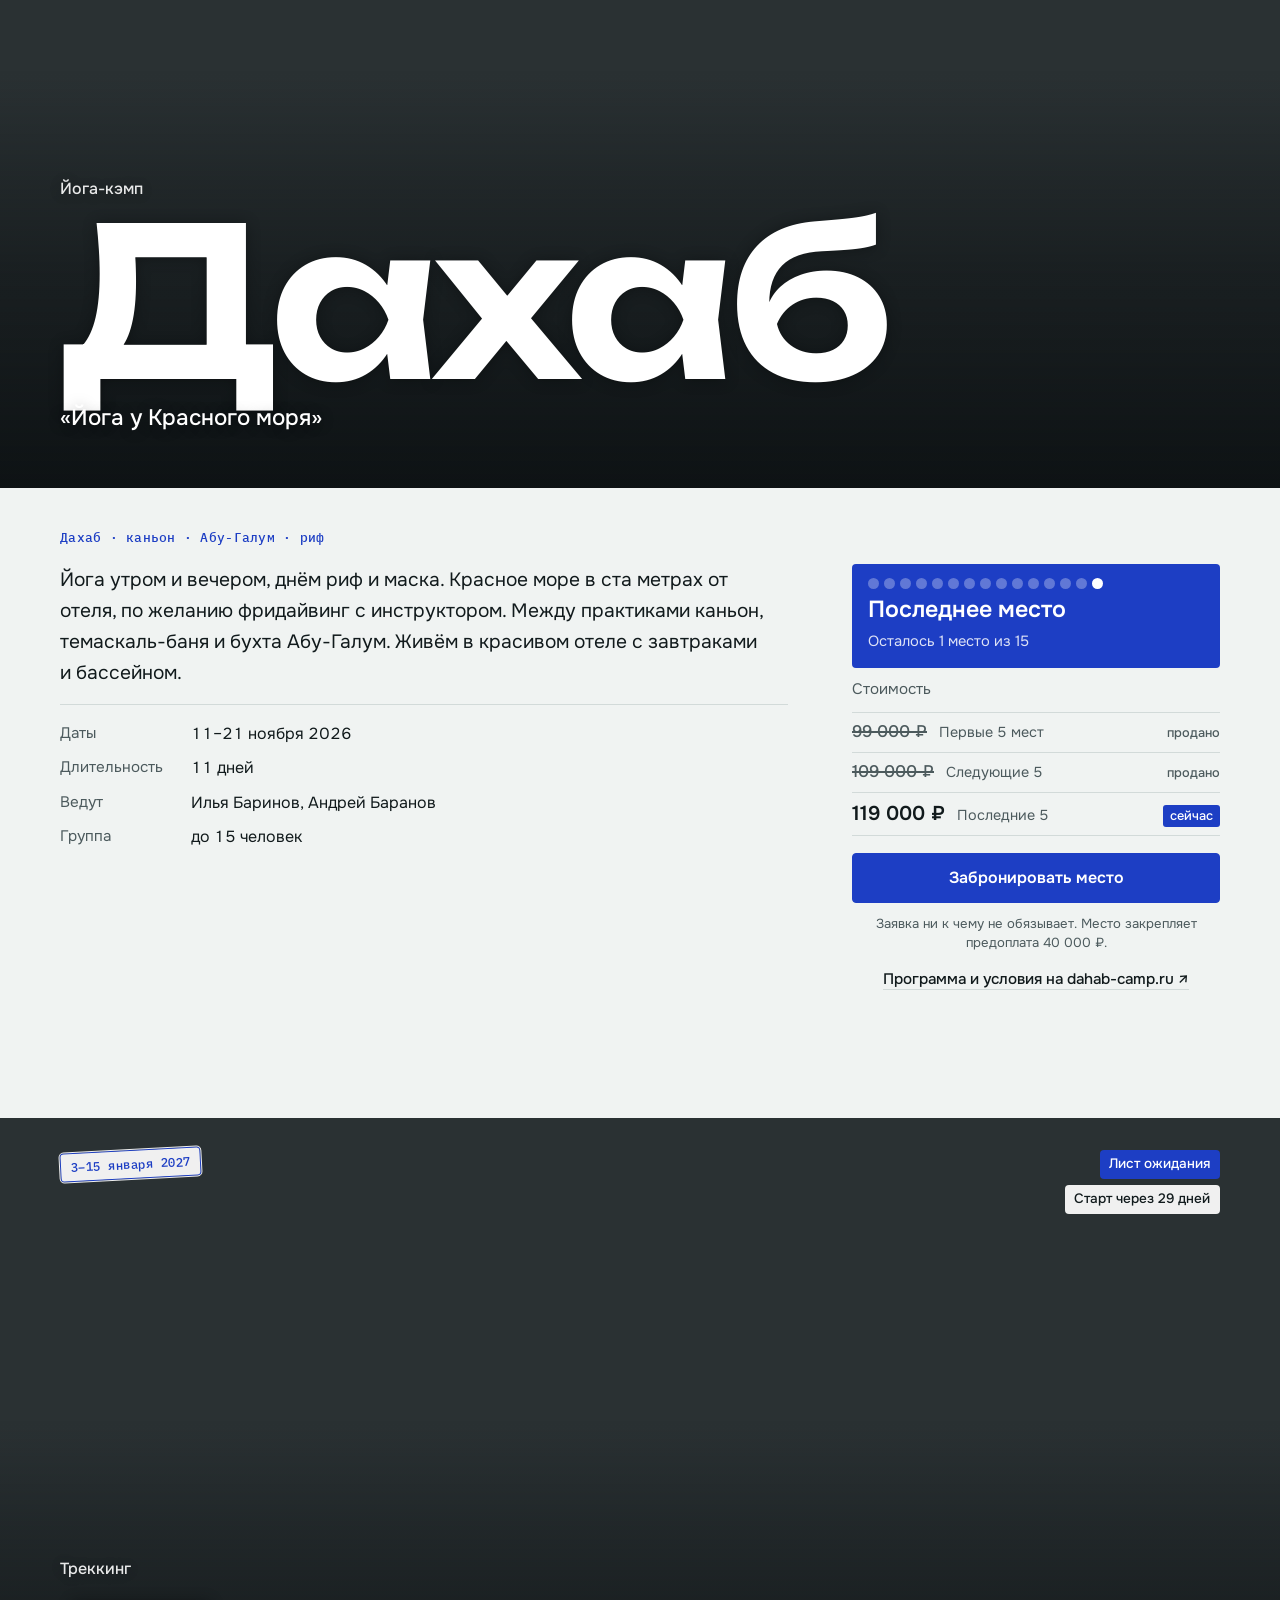
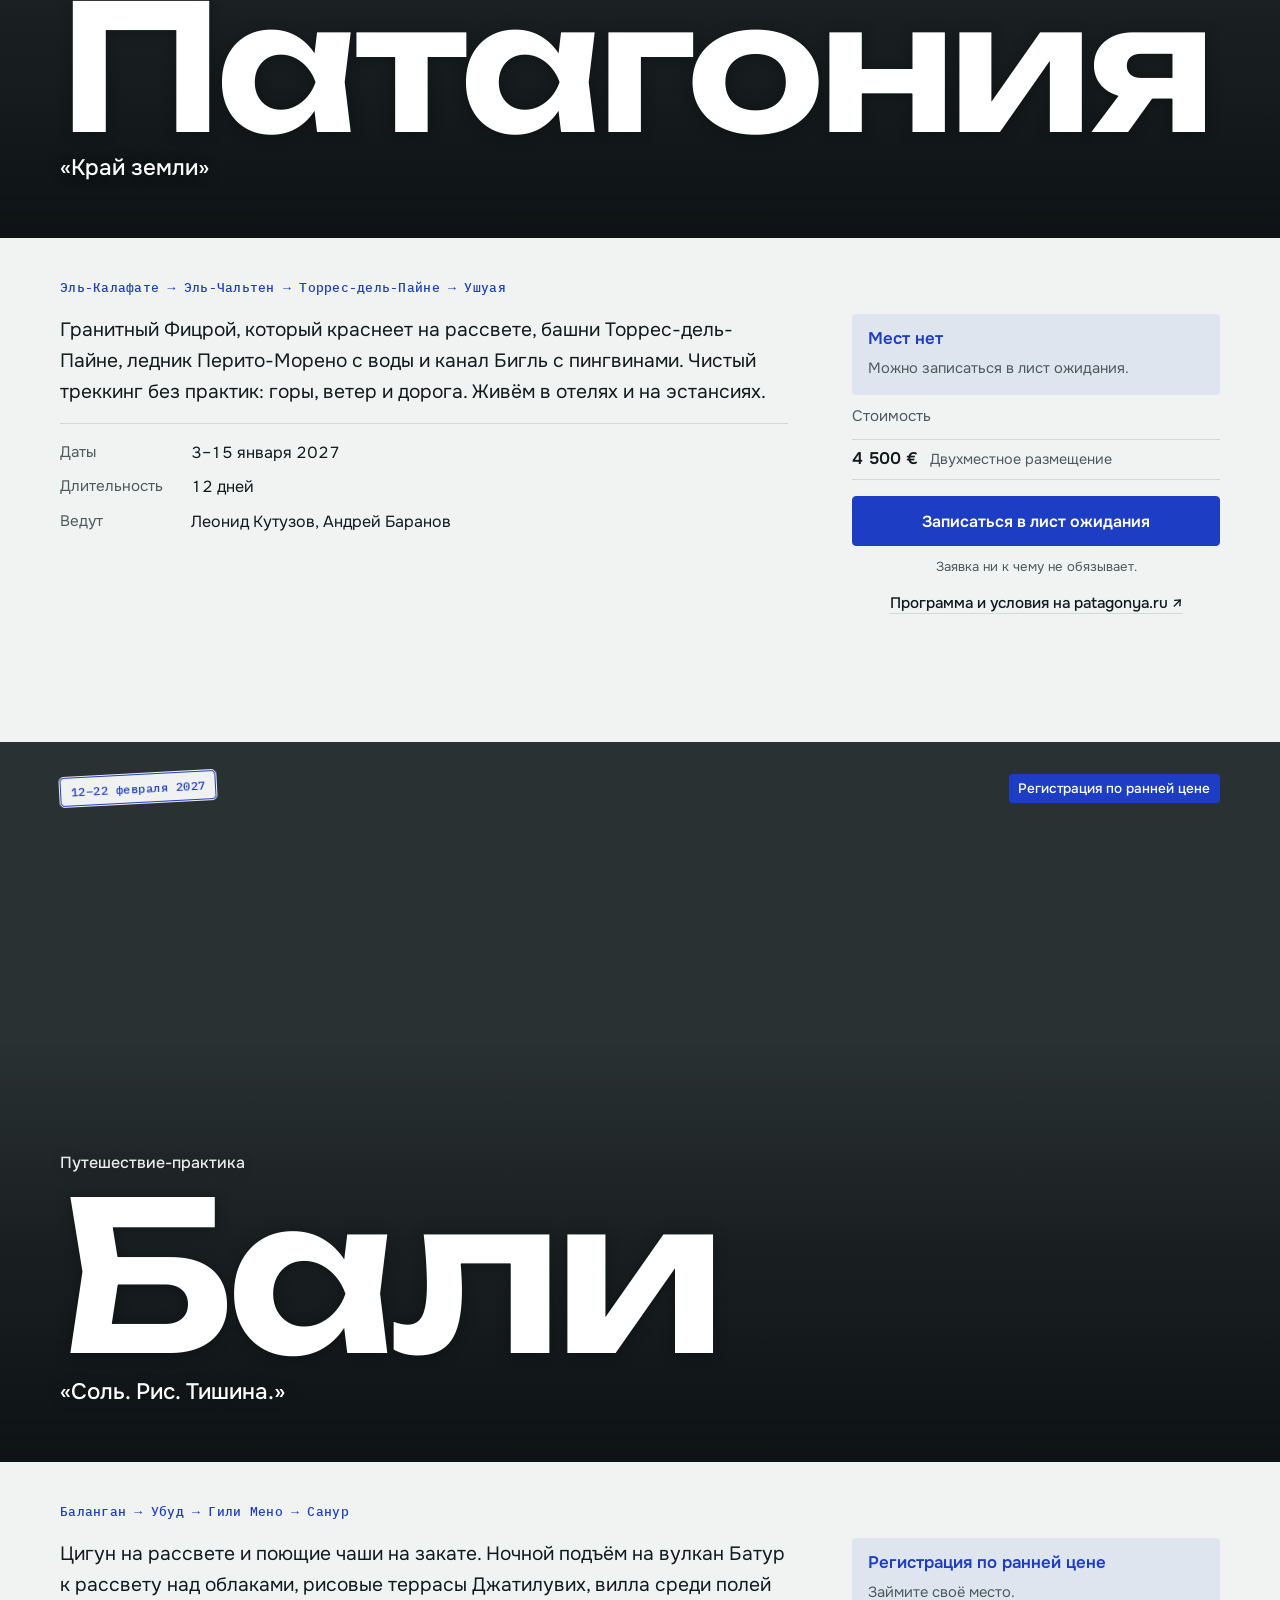
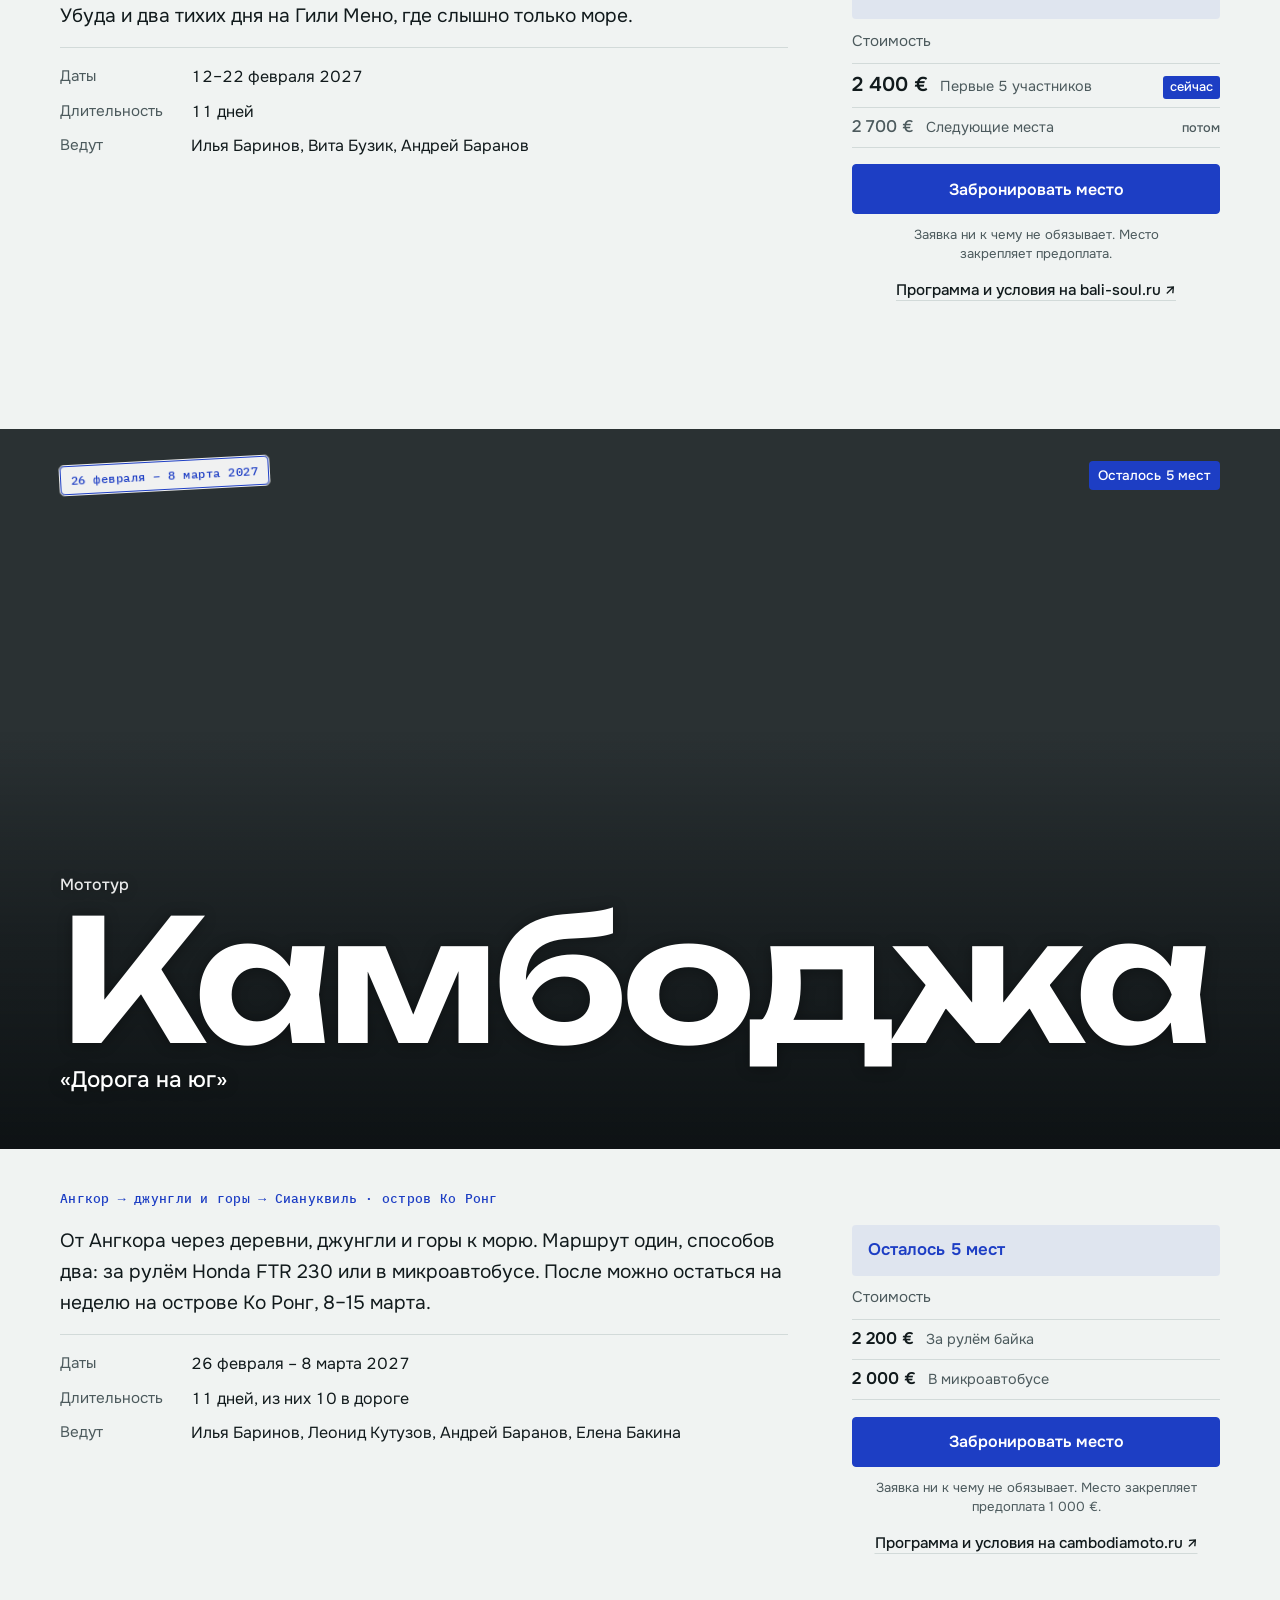
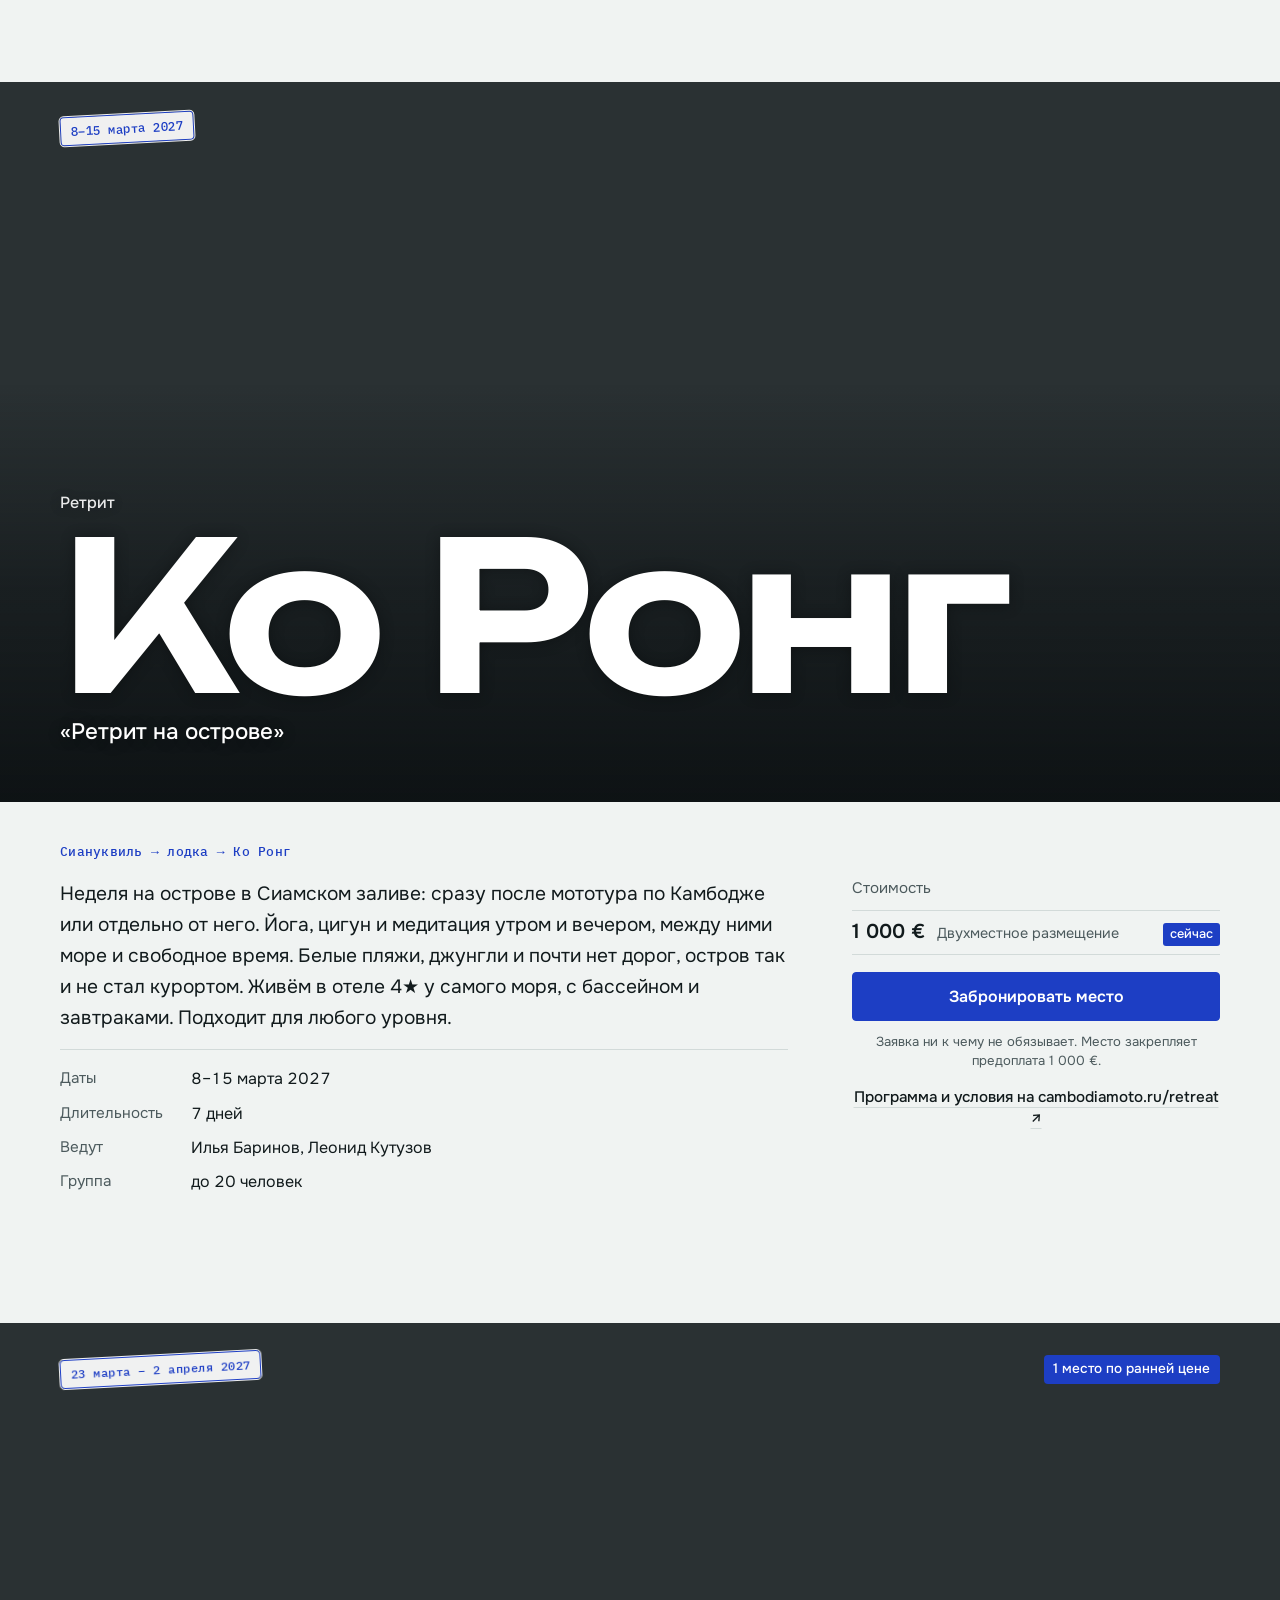
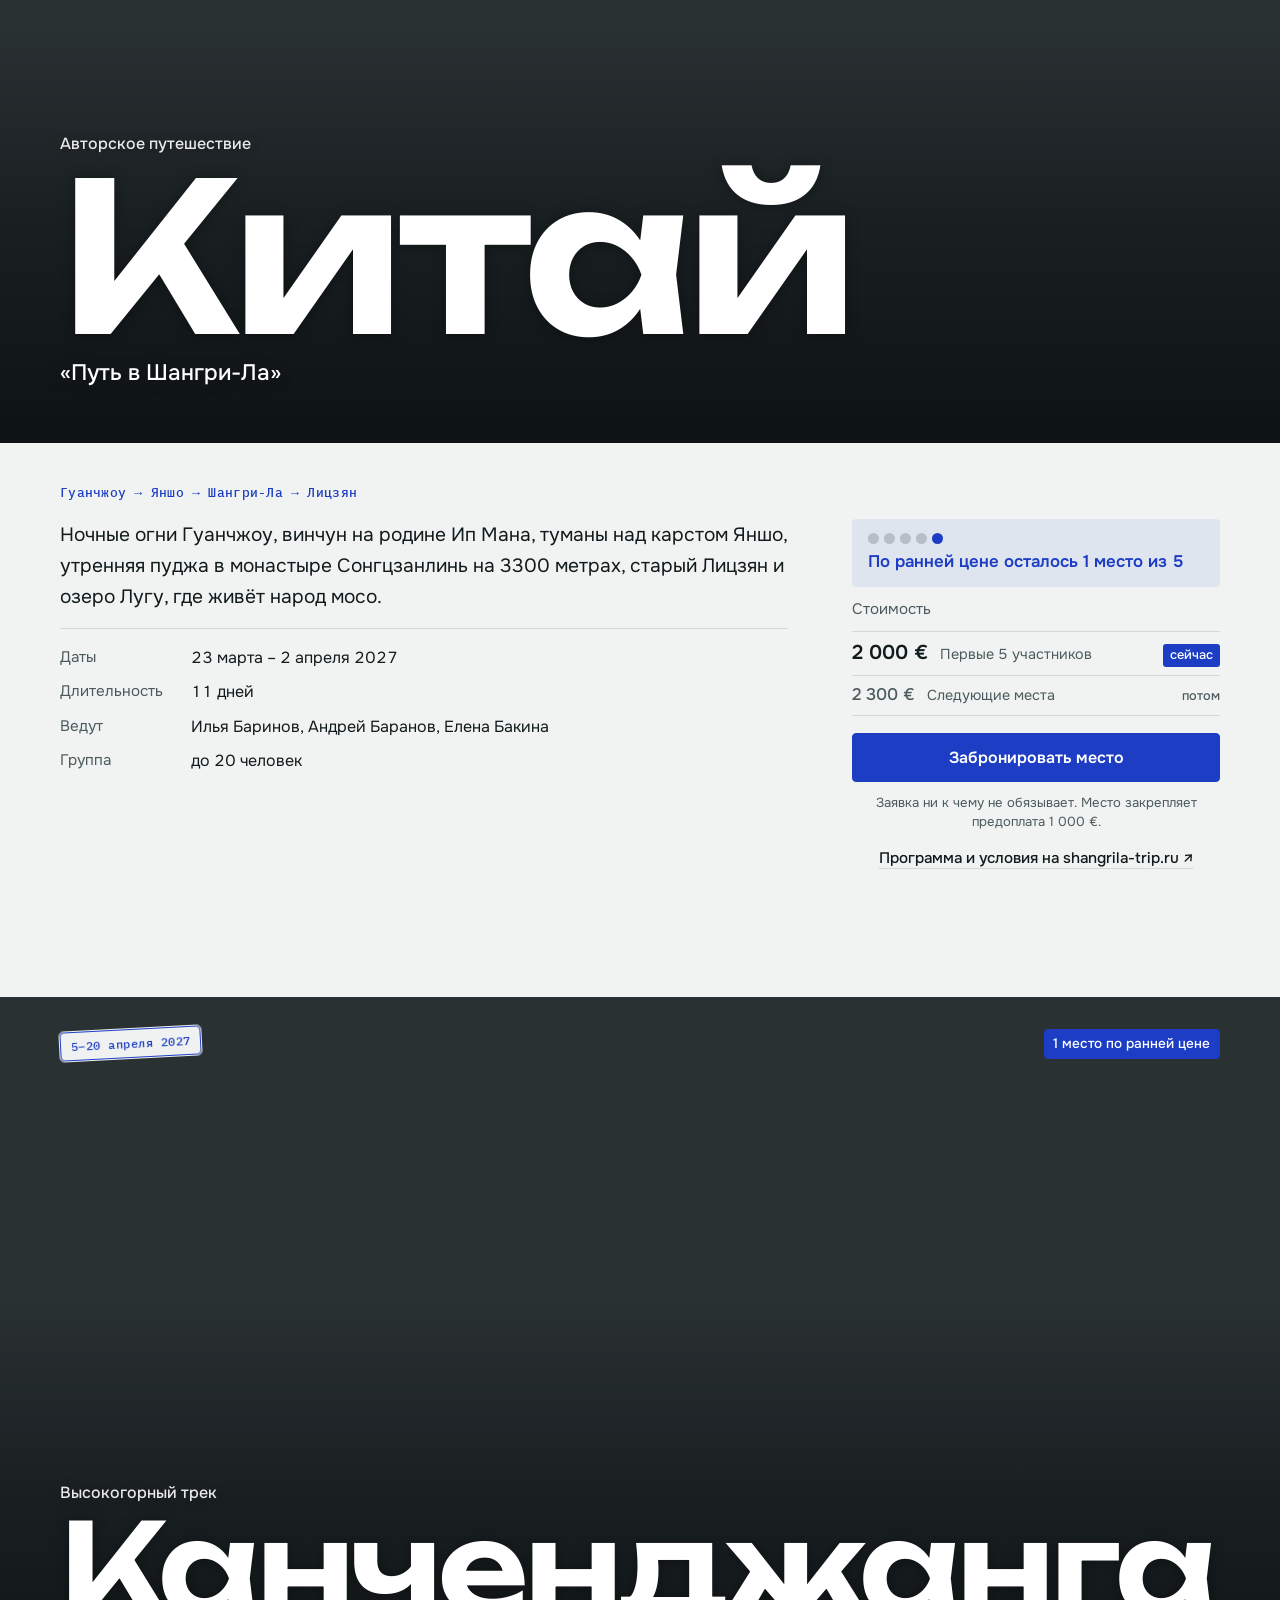
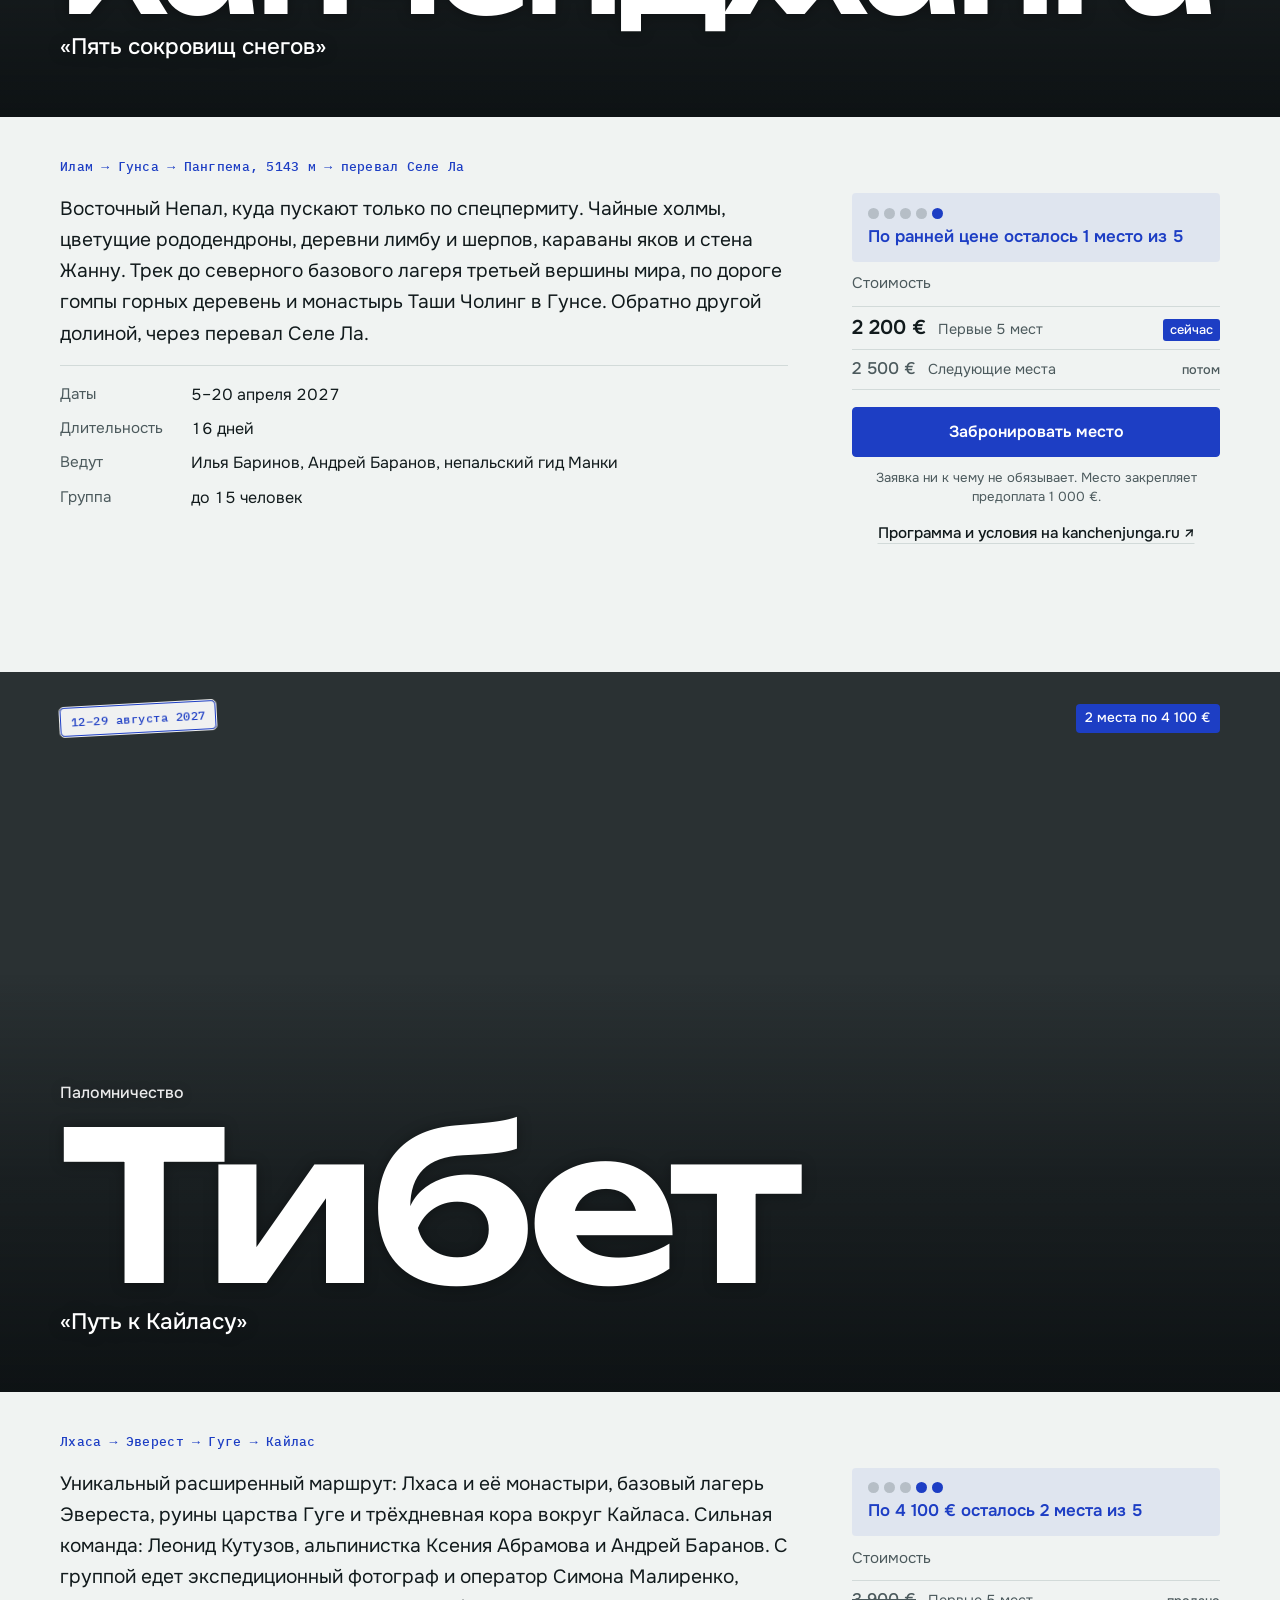
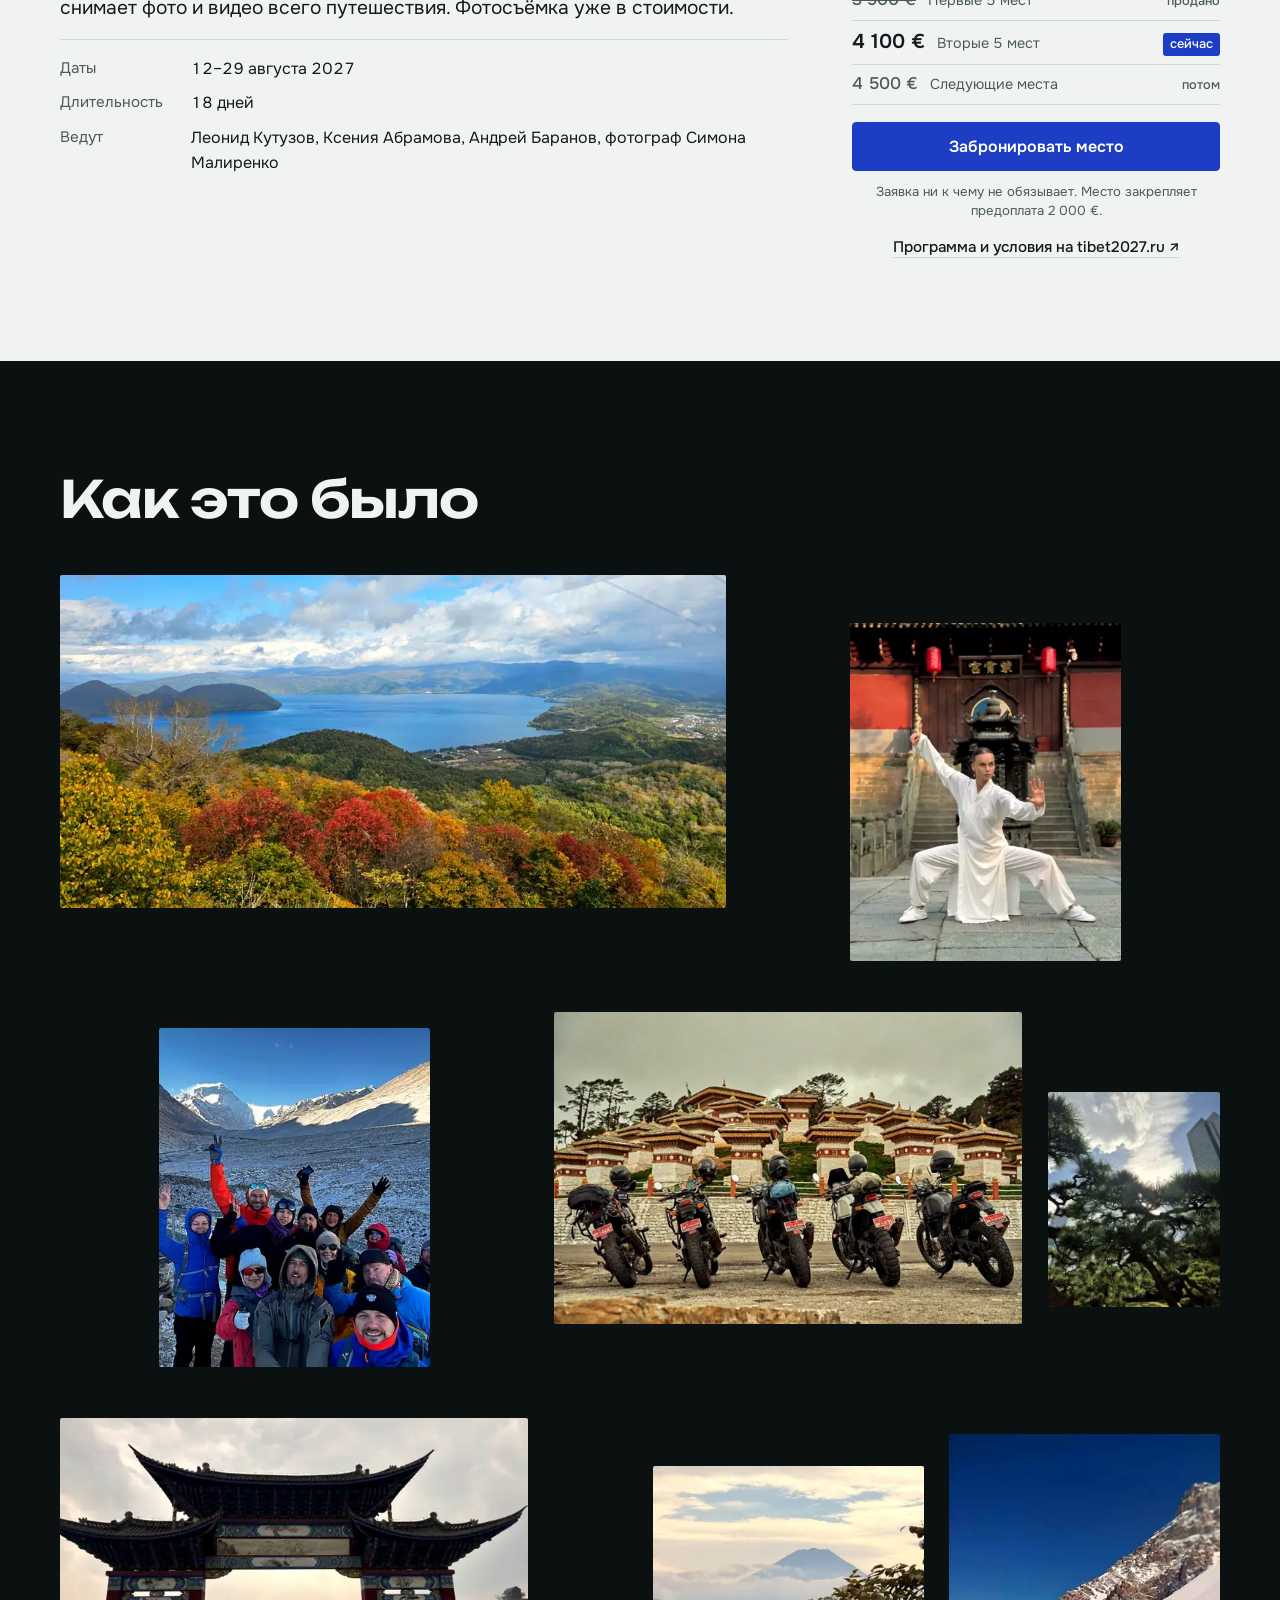
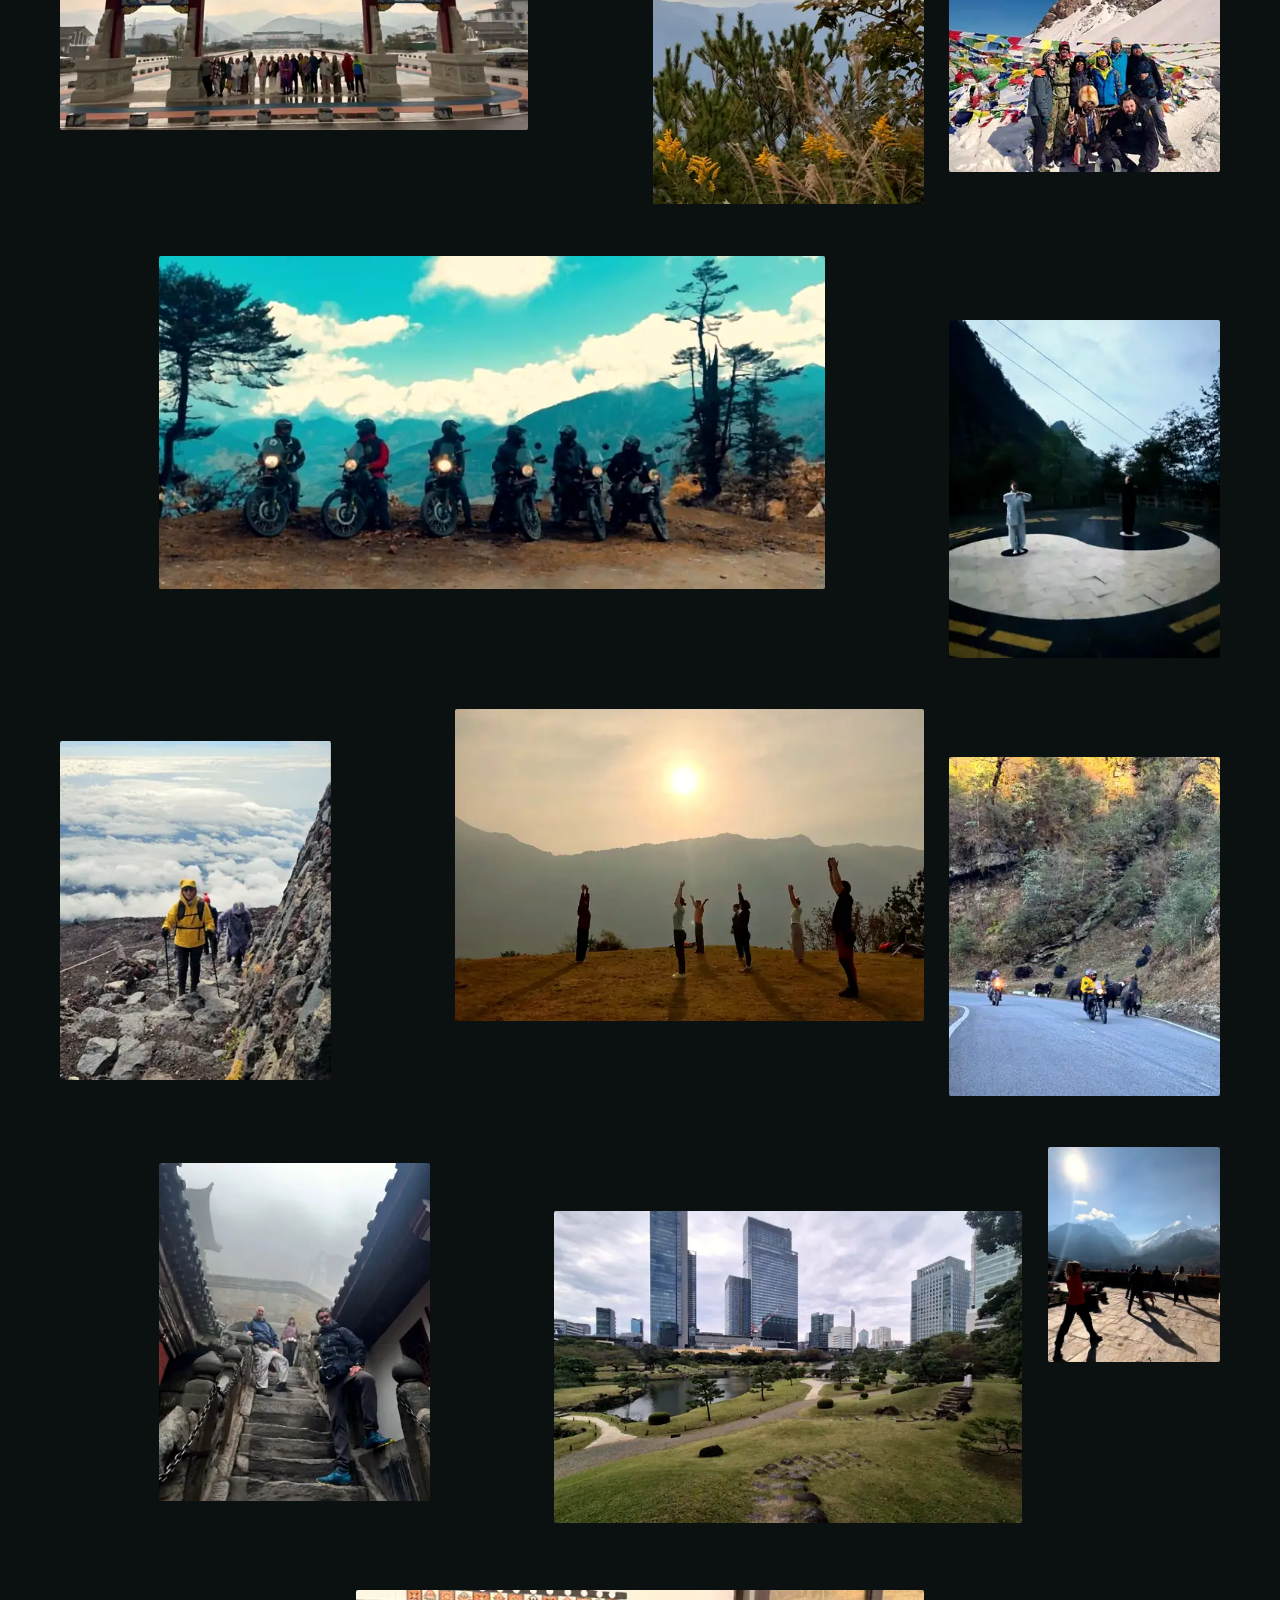
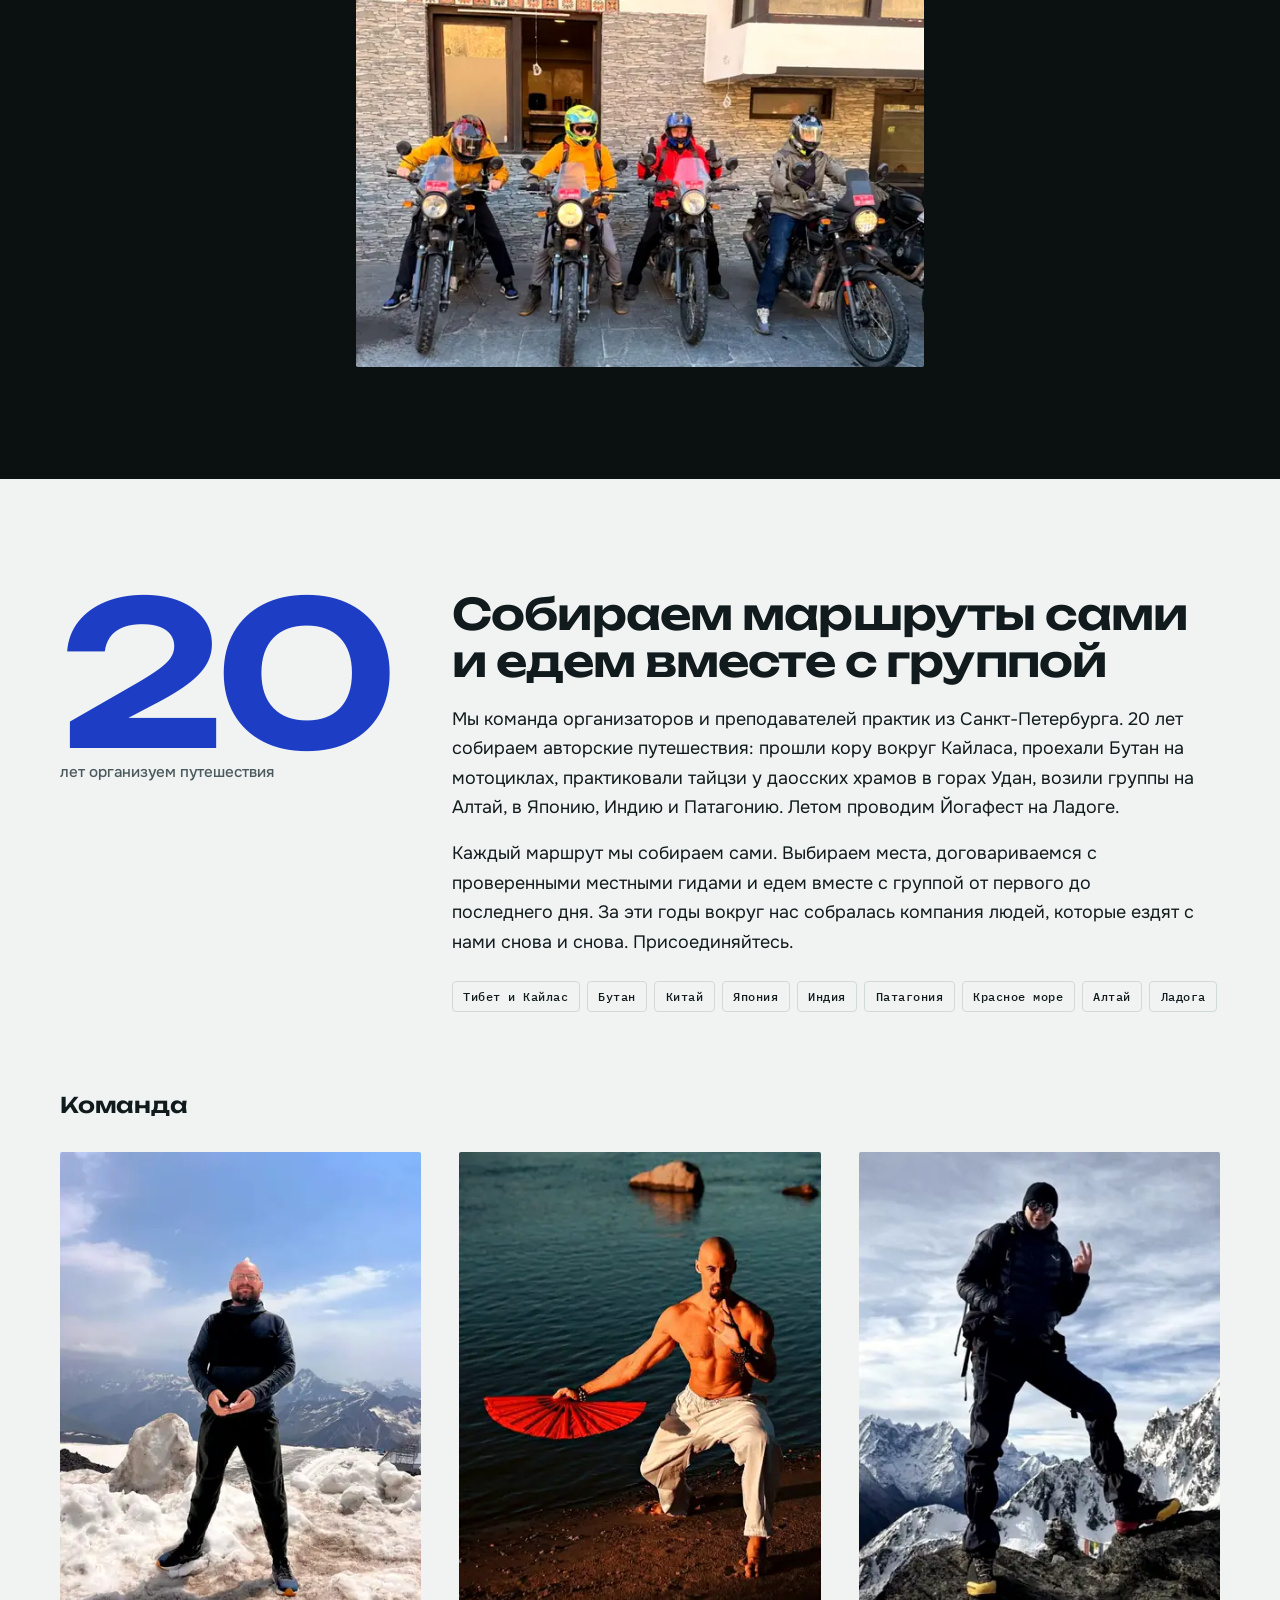
==== commit 152188c2: "Канченджанга: цены и предоплата в евро, как на лендинге Co-Authored-By: Claude Opus 5.5 <noreply@ant" ====
--- a/index.html
+++ b/index.html
@@ -708,9 +708,9 @@
       </div>
       <div class="aside">
         <div class="seats"><span class="dots" aria-hidden="true"><span class="dot"></span><span class="dot"></span><span class="dot"></span><span class="dot"></span><span class="dot free"></span></span><strong>По ранней цене осталось 1 место из 5</strong></div>
-        <p class="aside-label">Стоимость</p><ol class="ladder"><li class="tier is-now"><span class="tier-price">2 200 $</span><span class="tier-label">Первые 5 мест</span><span class="tier-state">сейчас</span></li><li class="tier is-next"><span class="tier-price">2 500 $</span><span class="tier-label">Следующие места</span><span class="tier-state">потом</span></li></ol>
+        <p class="aside-label">Стоимость</p><ol class="ladder"><li class="tier is-now"><span class="tier-price">2 200 €</span><span class="tier-label">Первые 5 мест</span><span class="tier-state">сейчас</span></li><li class="tier is-next"><span class="tier-price">2 500 €</span><span class="tier-label">Следующие места</span><span class="tier-state">потом</span></li></ol>
         <a class="btn btn-primary" href="https://t.me/vsemaya?text=%D0%97%D0%B4%D1%80%D0%B0%D0%B2%D1%81%D1%82%D0%B2%D1%83%D0%B9%D1%82%D0%B5%21%20%D0%A5%D0%BE%D1%87%D1%83%20%D0%B7%D0%B0%D0%B1%D1%80%D0%BE%D0%BD%D0%B8%D1%80%D0%BE%D0%B2%D0%B0%D1%82%D1%8C%20%D0%BC%D0%B5%D1%81%D1%82%D0%BE%3A%20%D0%9A%D0%B0%D0%BD%D1%87%D0%B5%D0%BD%D0%B4%D0%B6%D0%B0%D0%BD%D0%B3%D0%B0%2C%20%C2%AB%D0%9F%D1%8F%D1%82%D1%8C%20%D1%81%D0%BE%D0%BA%D1%80%D0%BE%D0%B2%D0%B8%D1%89%20%D1%81%D0%BD%D0%B5%D0%B3%D0%BE%D0%B2%C2%BB%2C%205%E2%80%9320%20%D0%B0%D0%BF%D1%80%D0%B5%D0%BB%D1%8F%202027." target="_blank" rel="noopener">Забронировать место</a>
-        <p class="micro">Заявка ни к чему не обязывает. Место закрепляет предоплата 1 000 $.</p>
+        <p class="micro">Заявка ни к чему не обязывает. Место закрепляет предоплата 1 000 €.</p>
         <a class="more" href="https://kanchenjunga.ru" target="_blank" rel="noopener">Программа и условия на kanchenjunga.ru ↗</a>
       </div>
     </div>
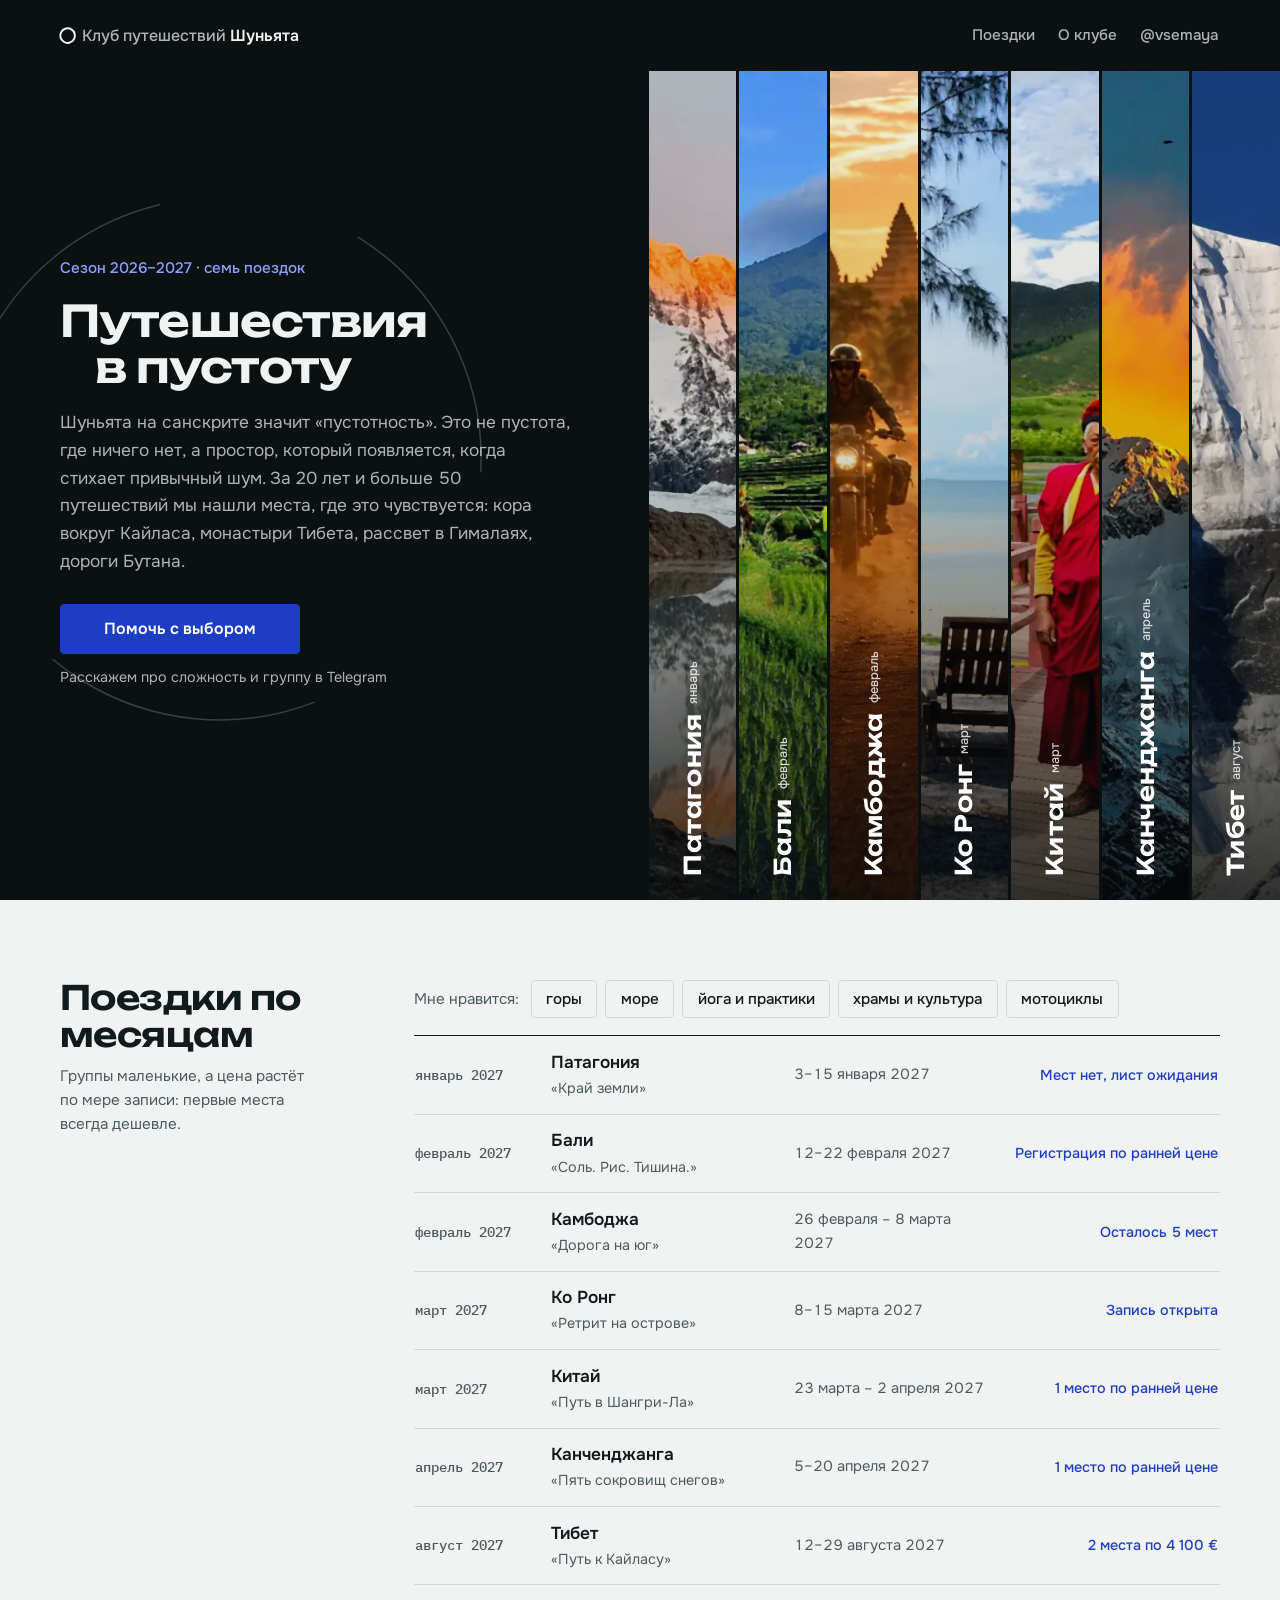
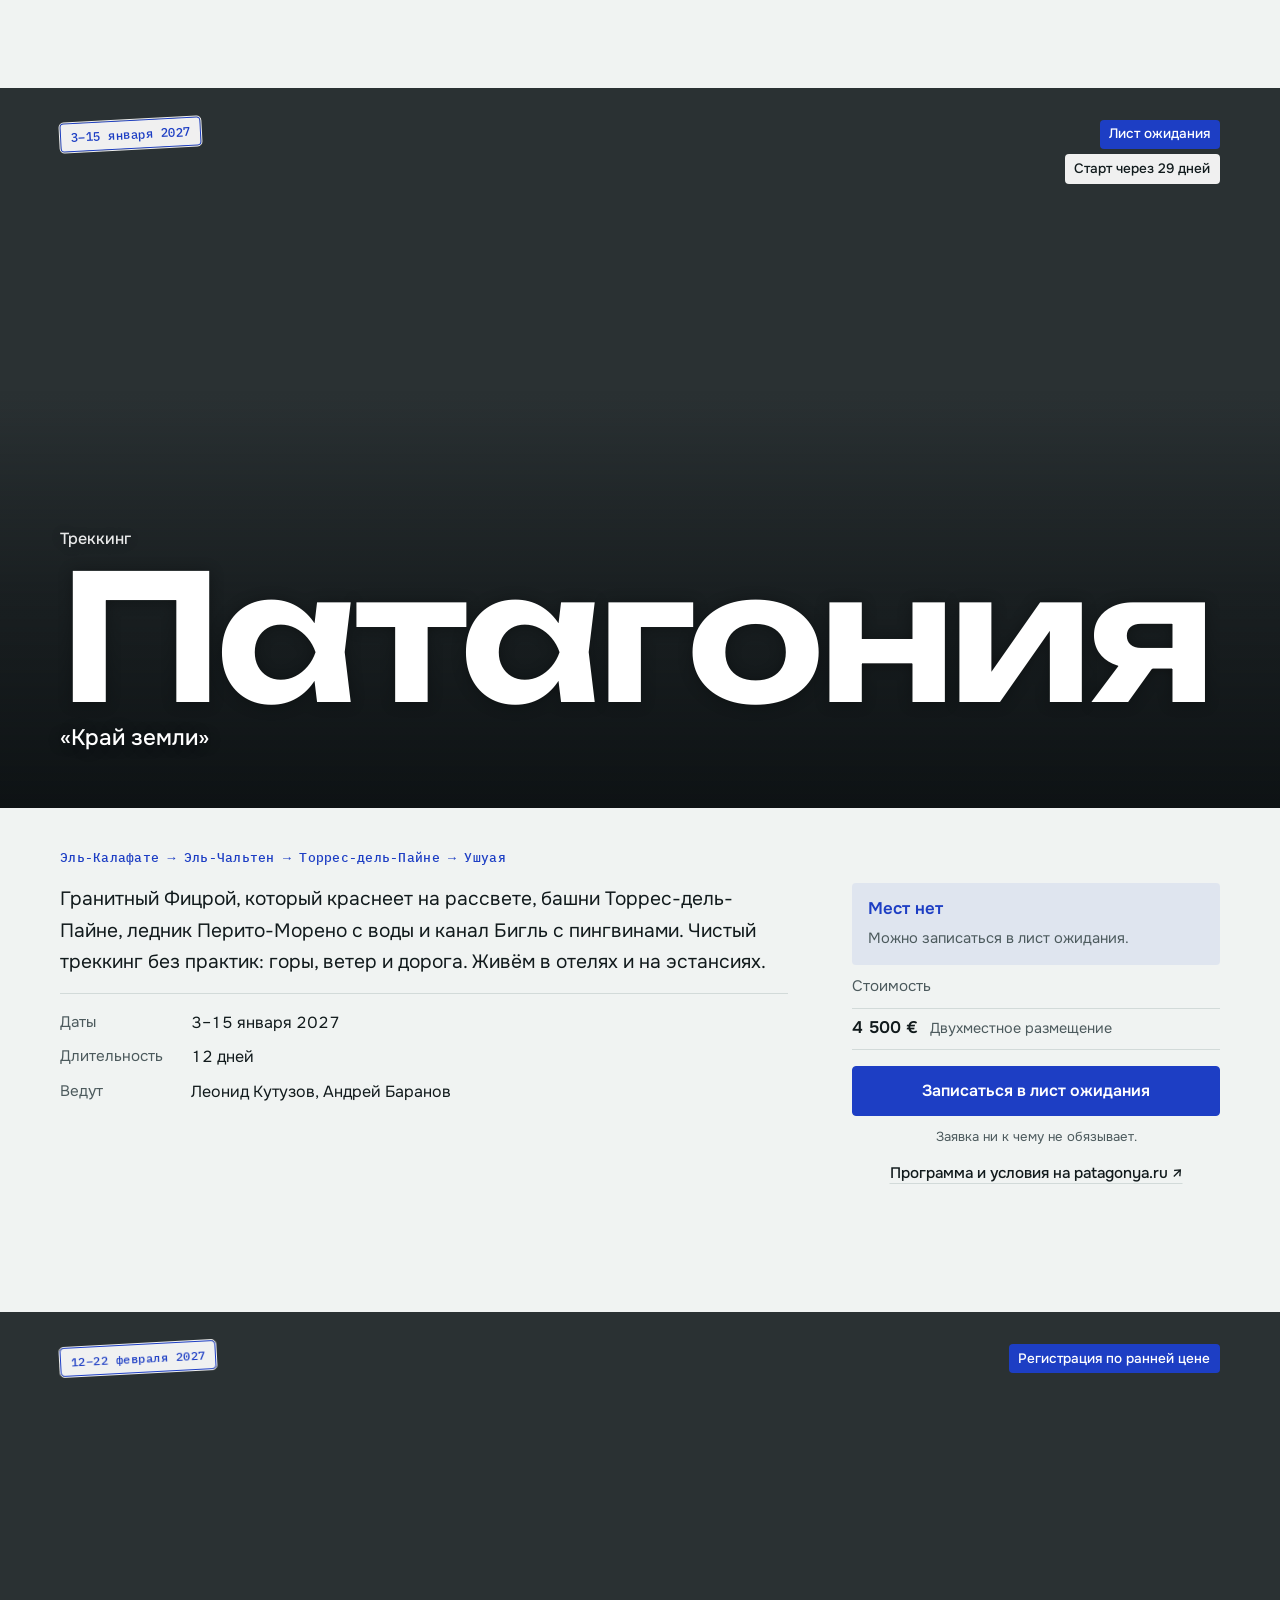
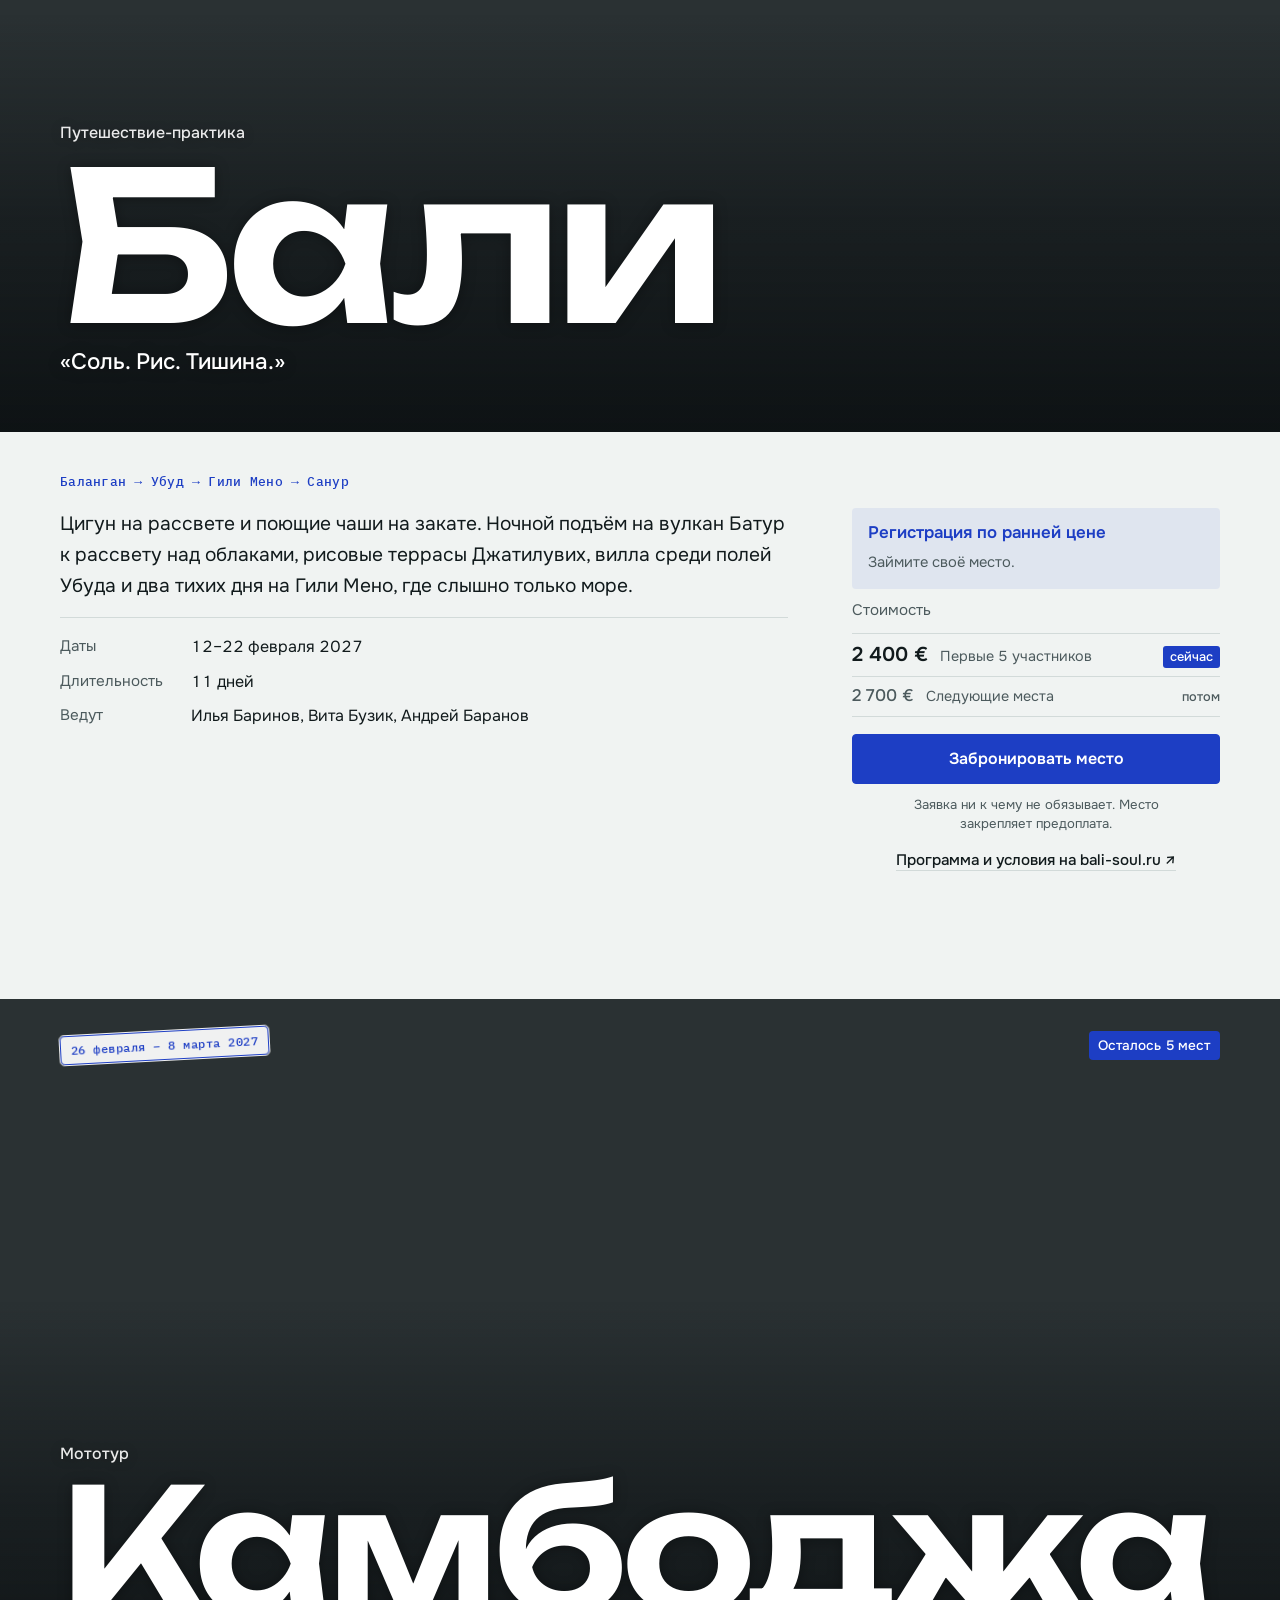
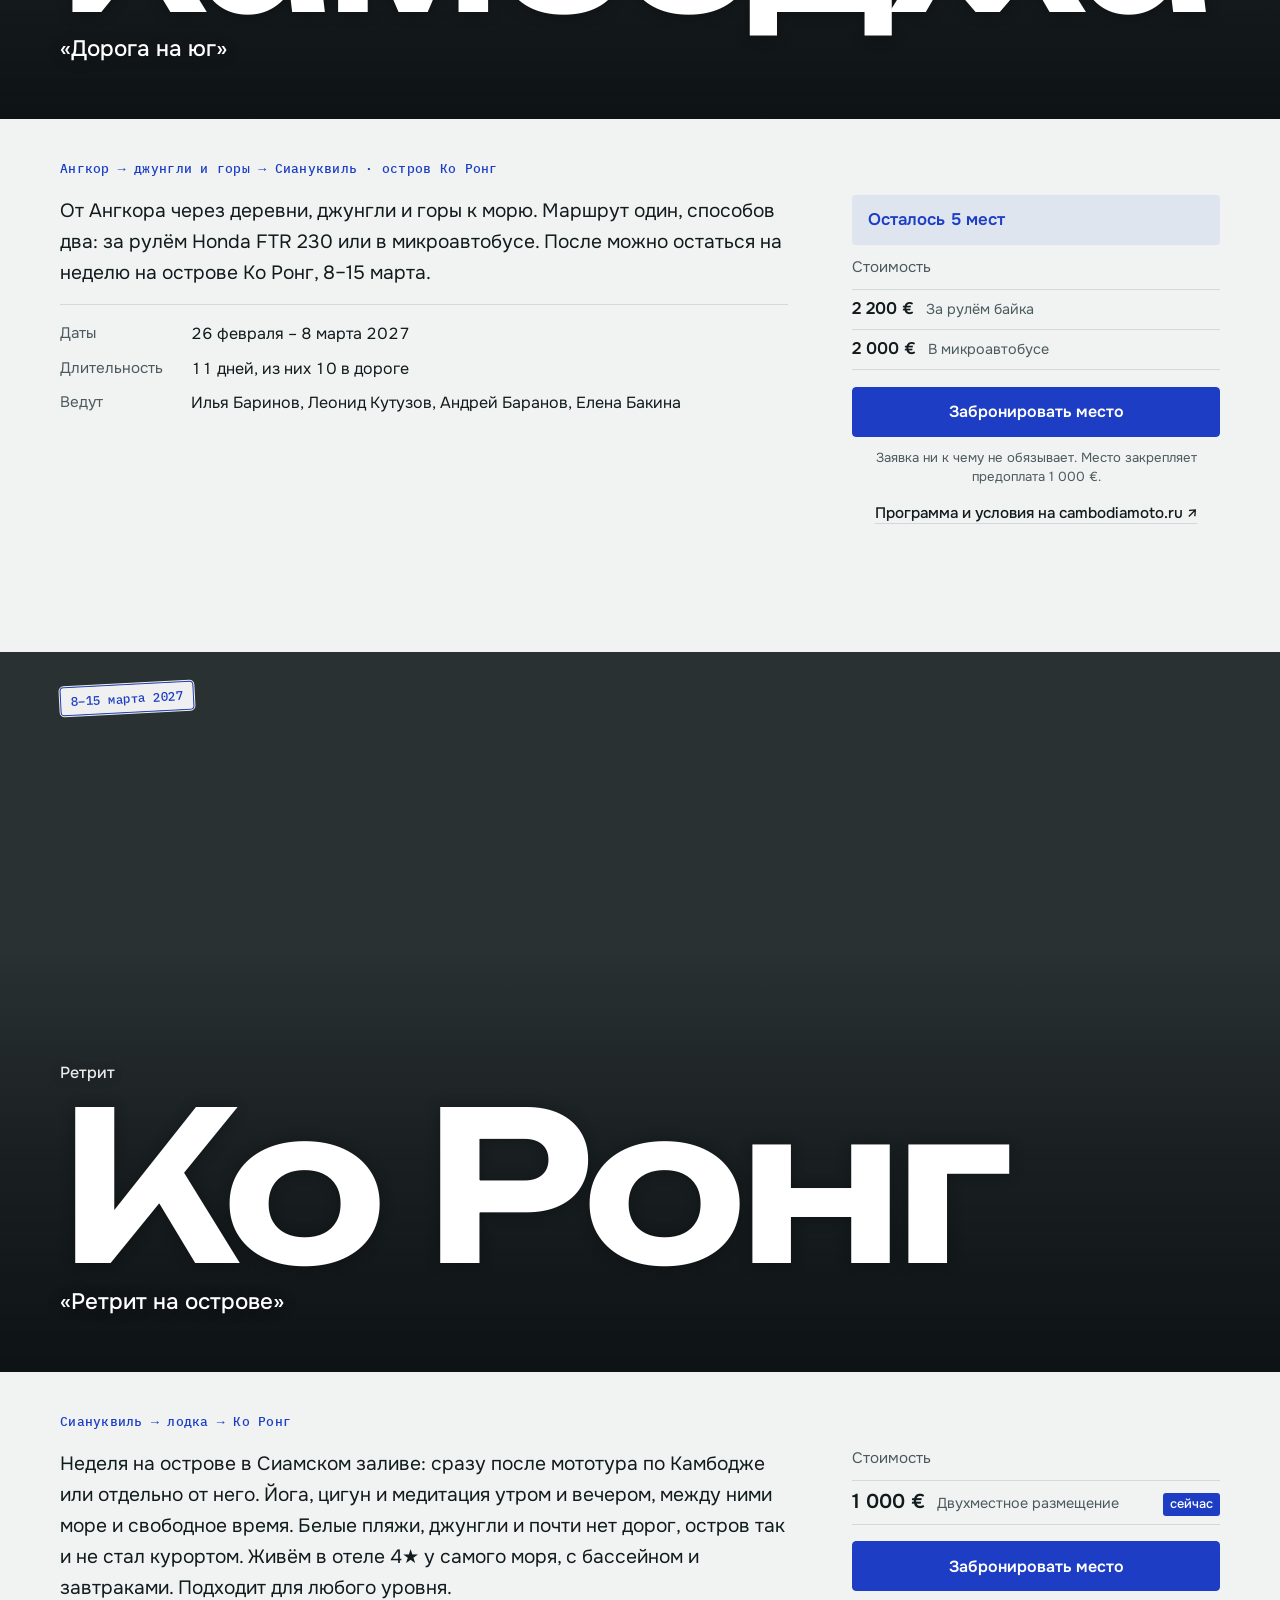
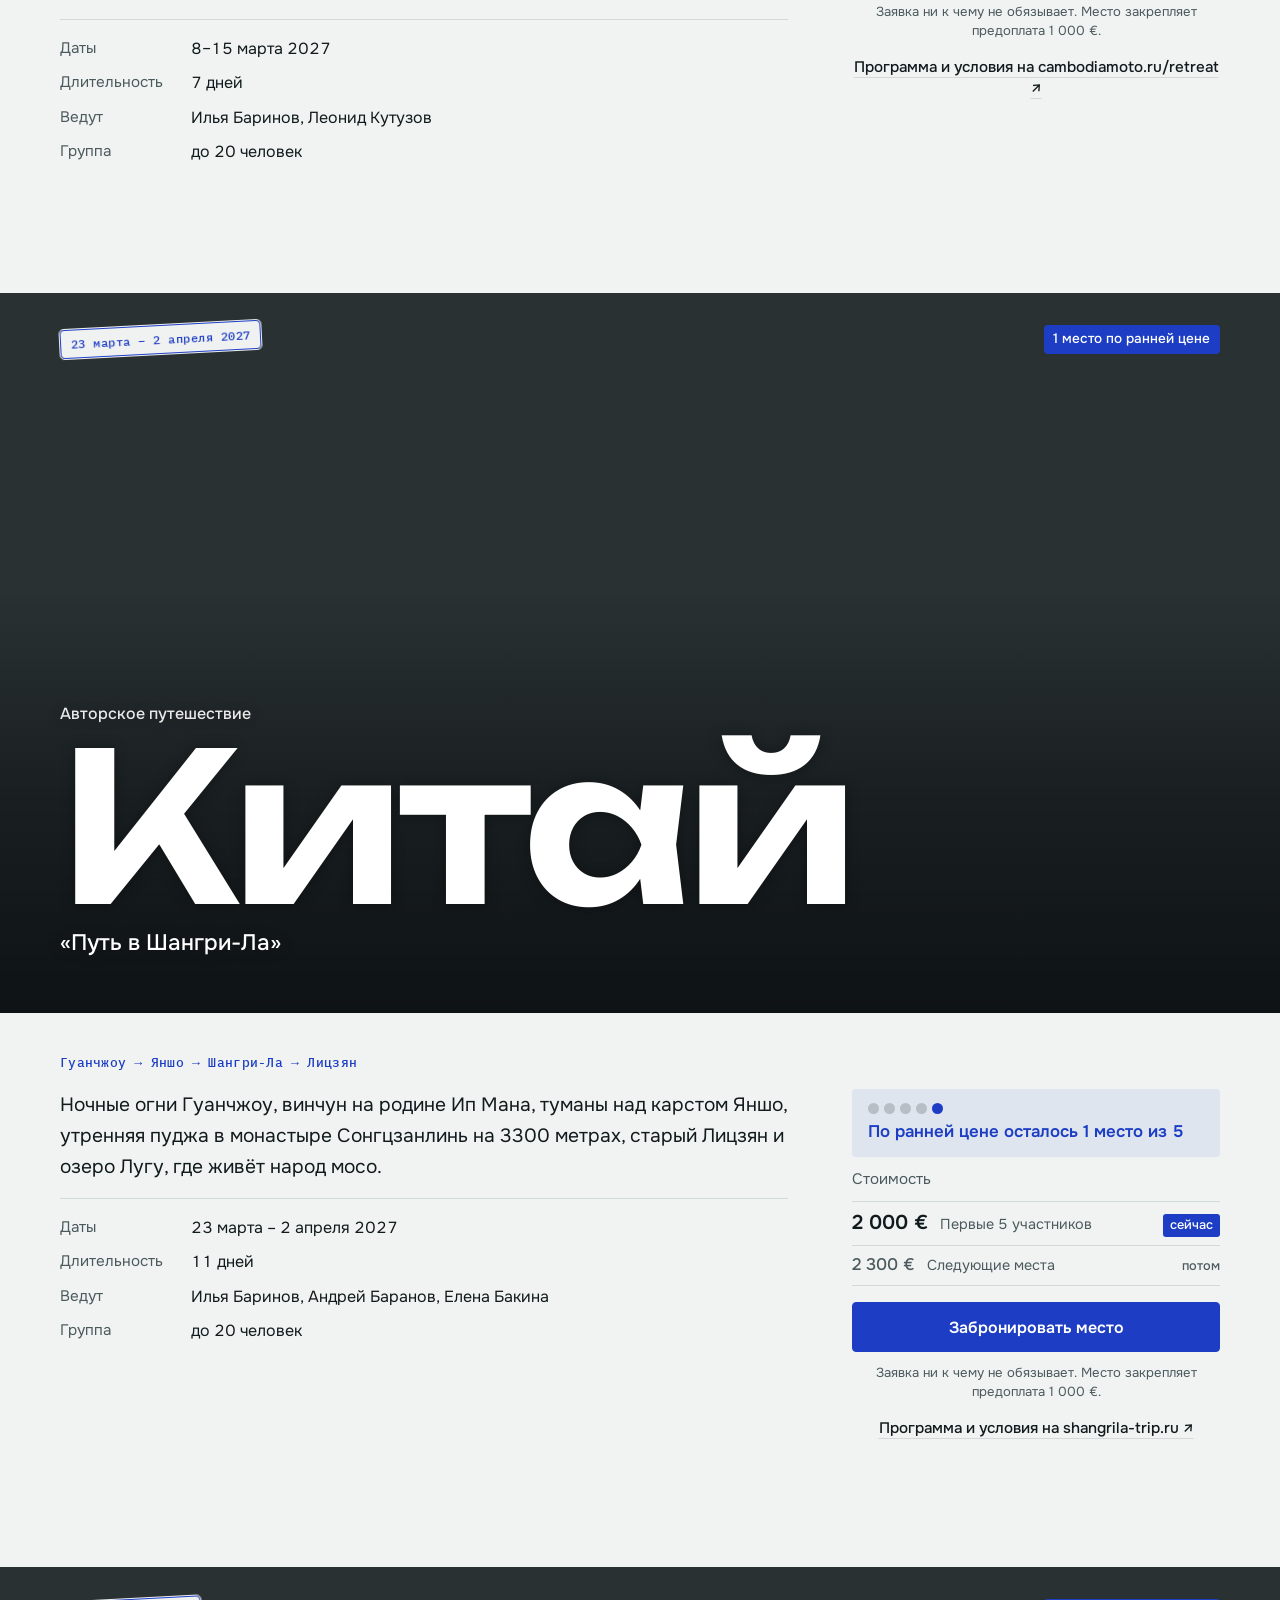
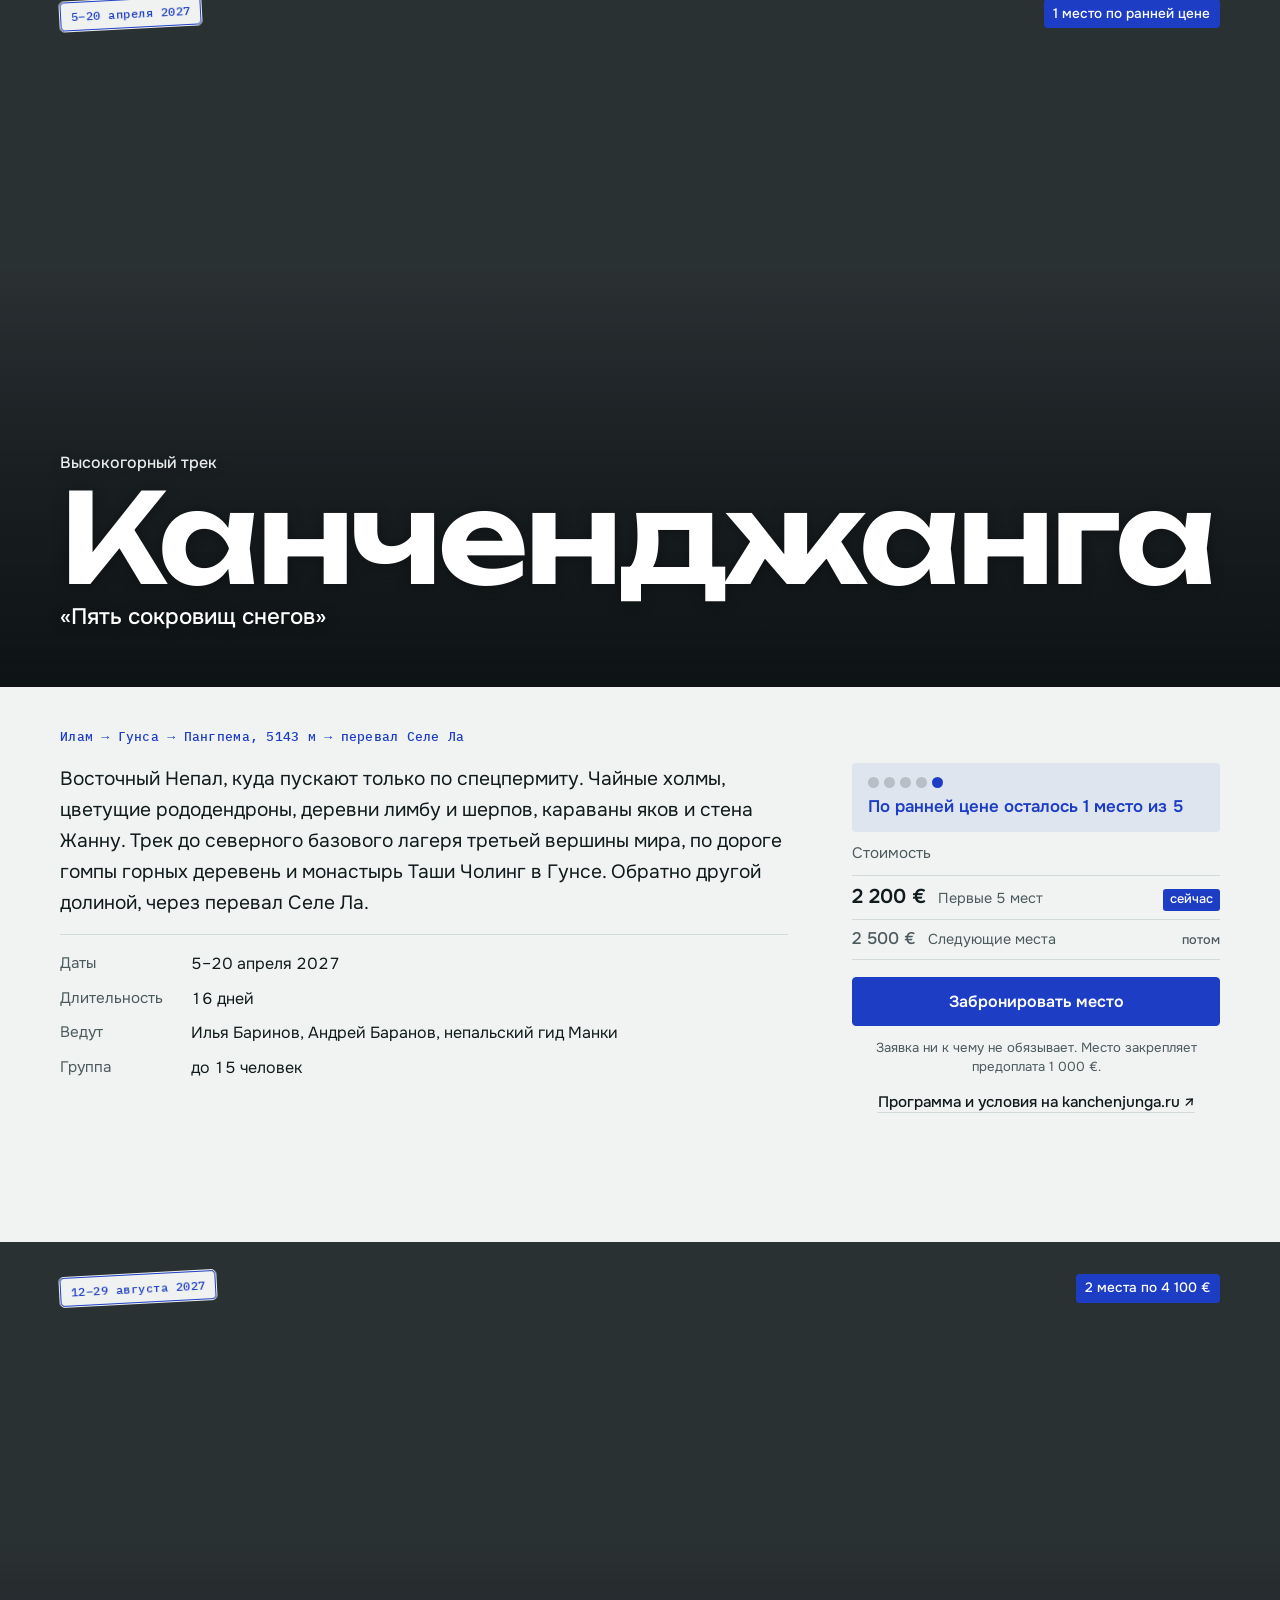
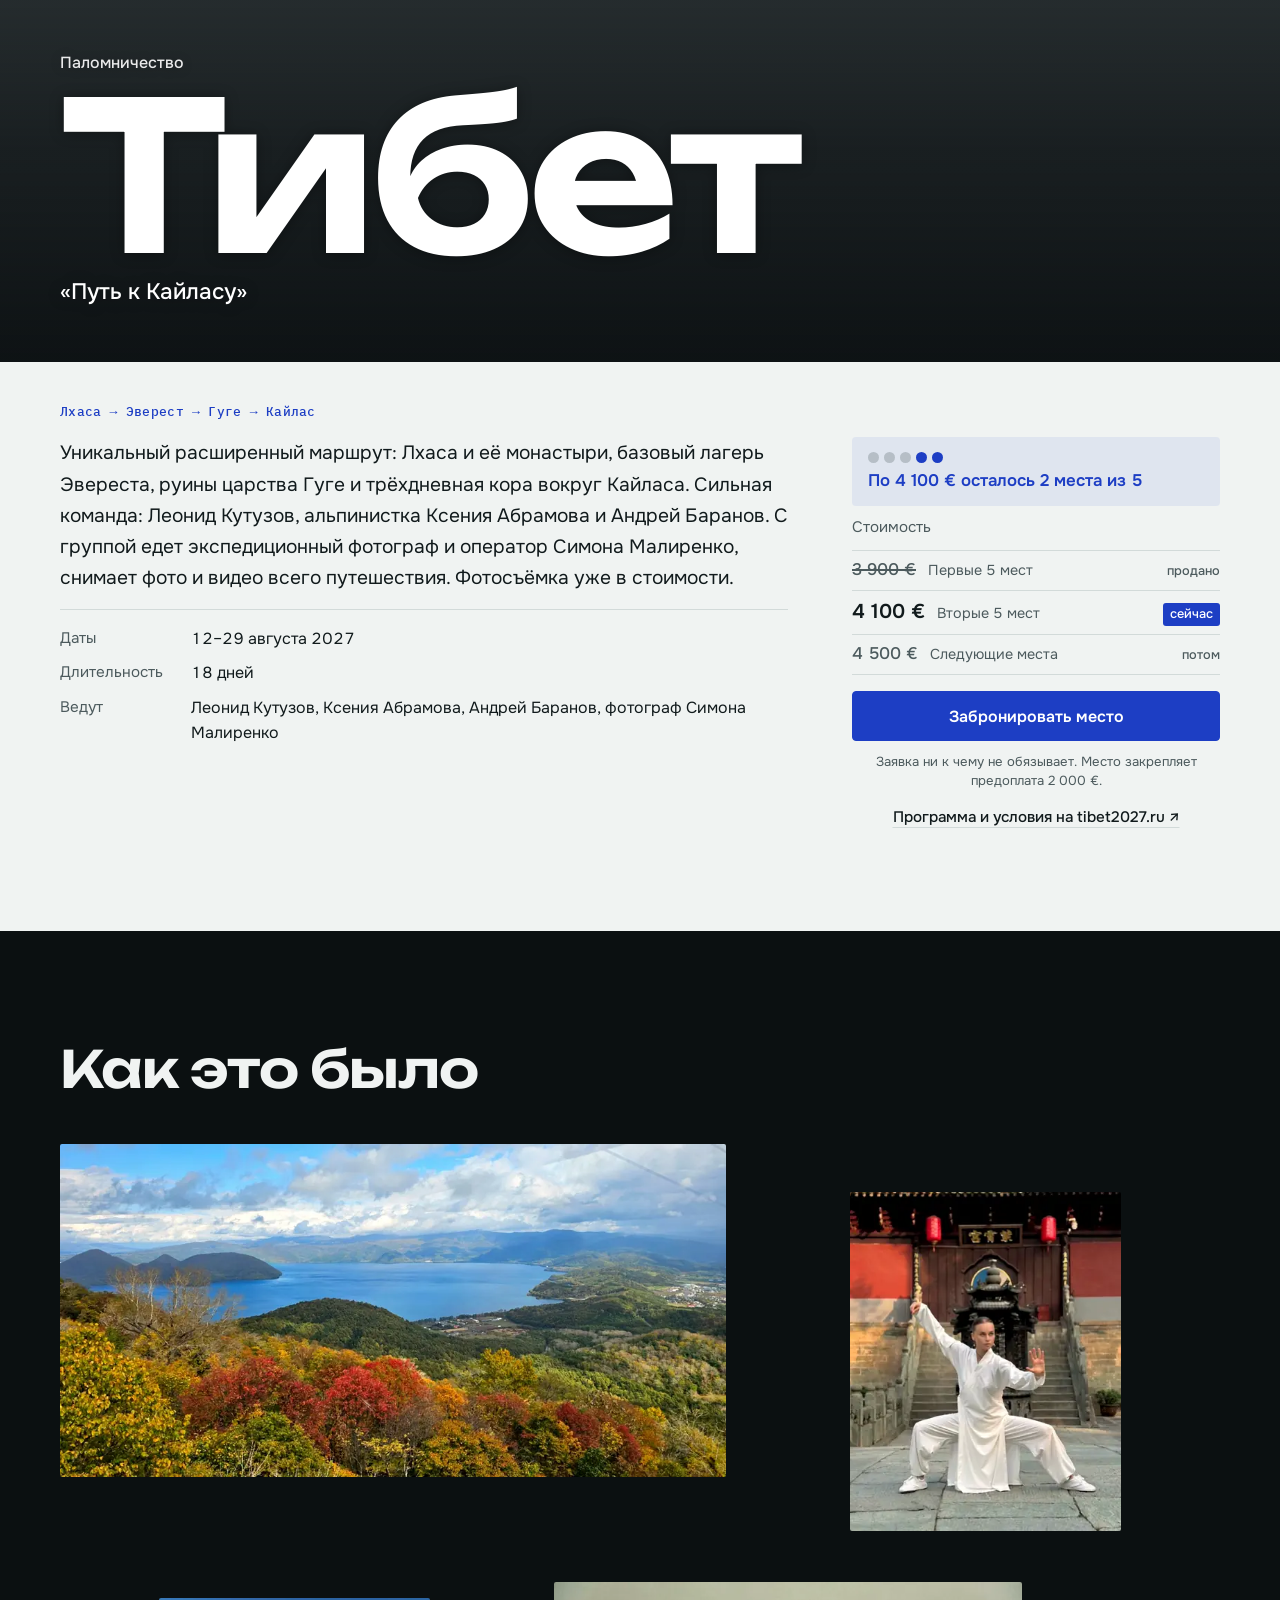
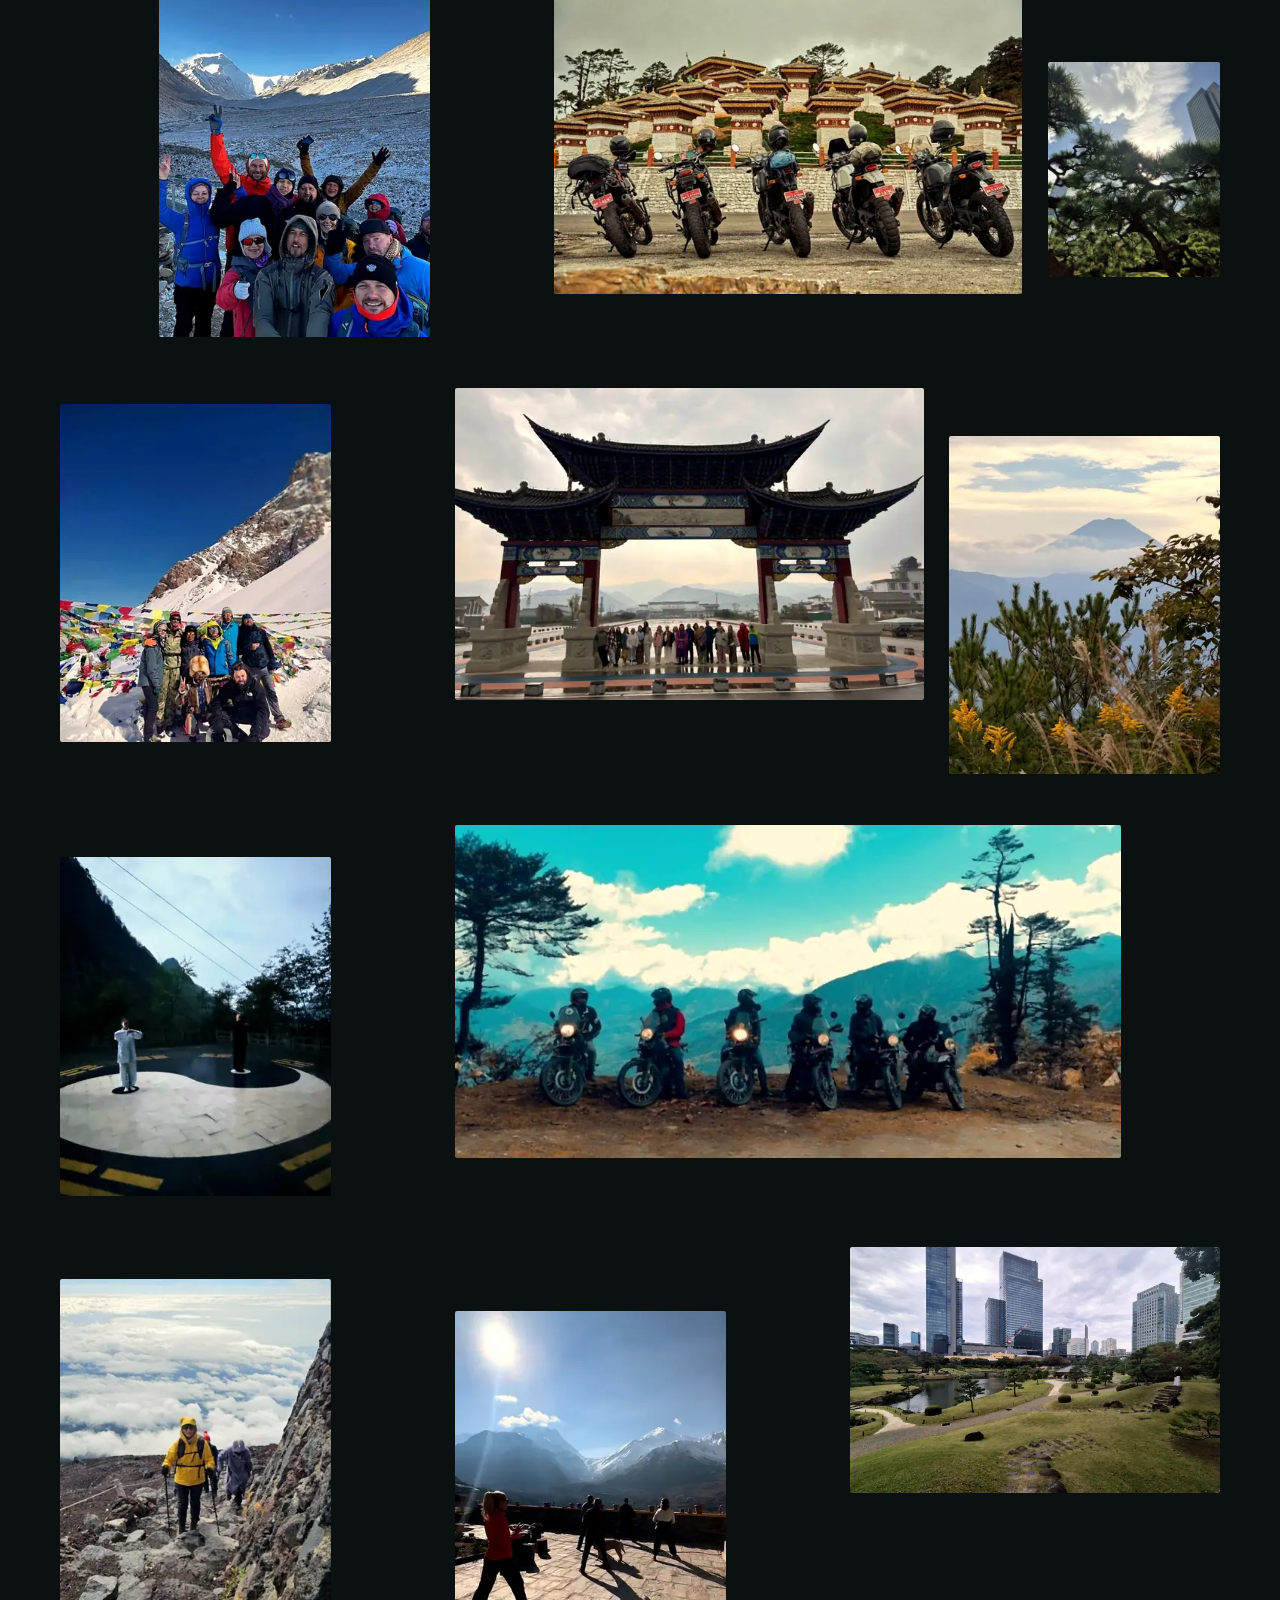
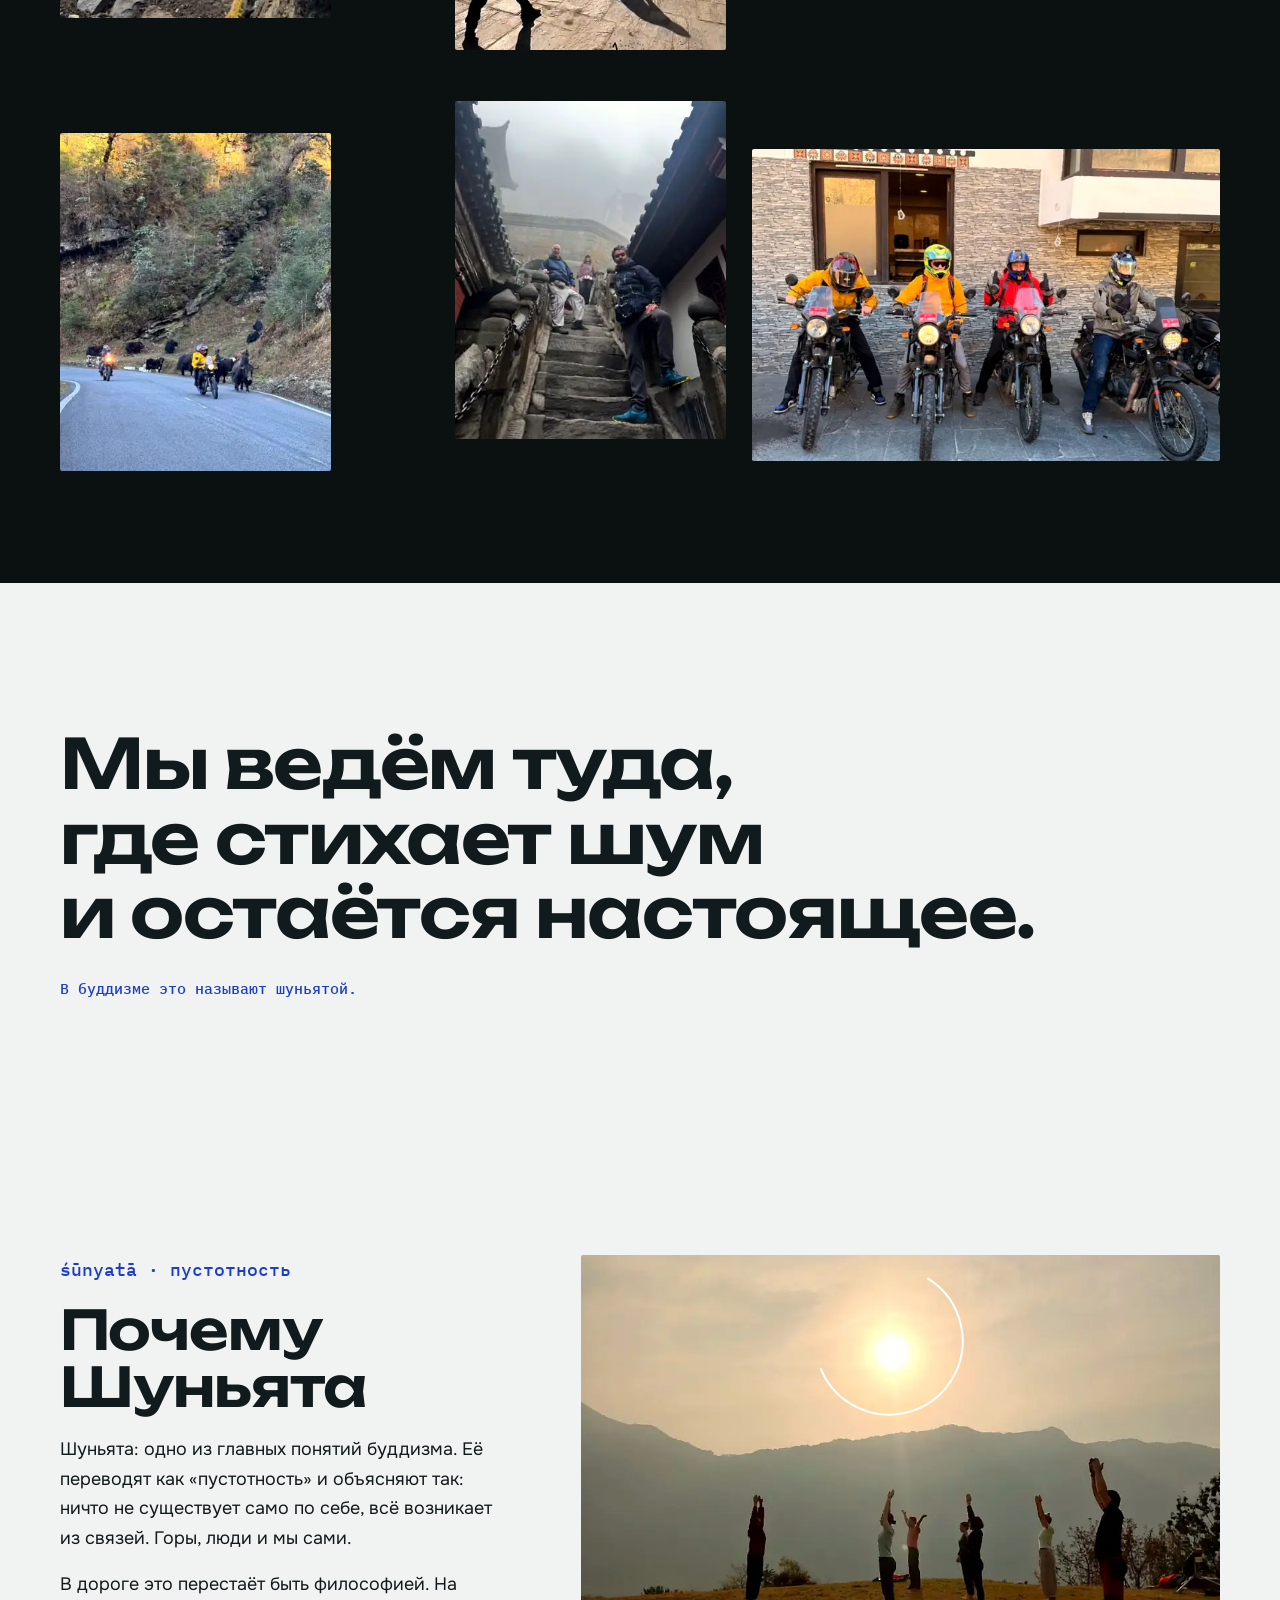
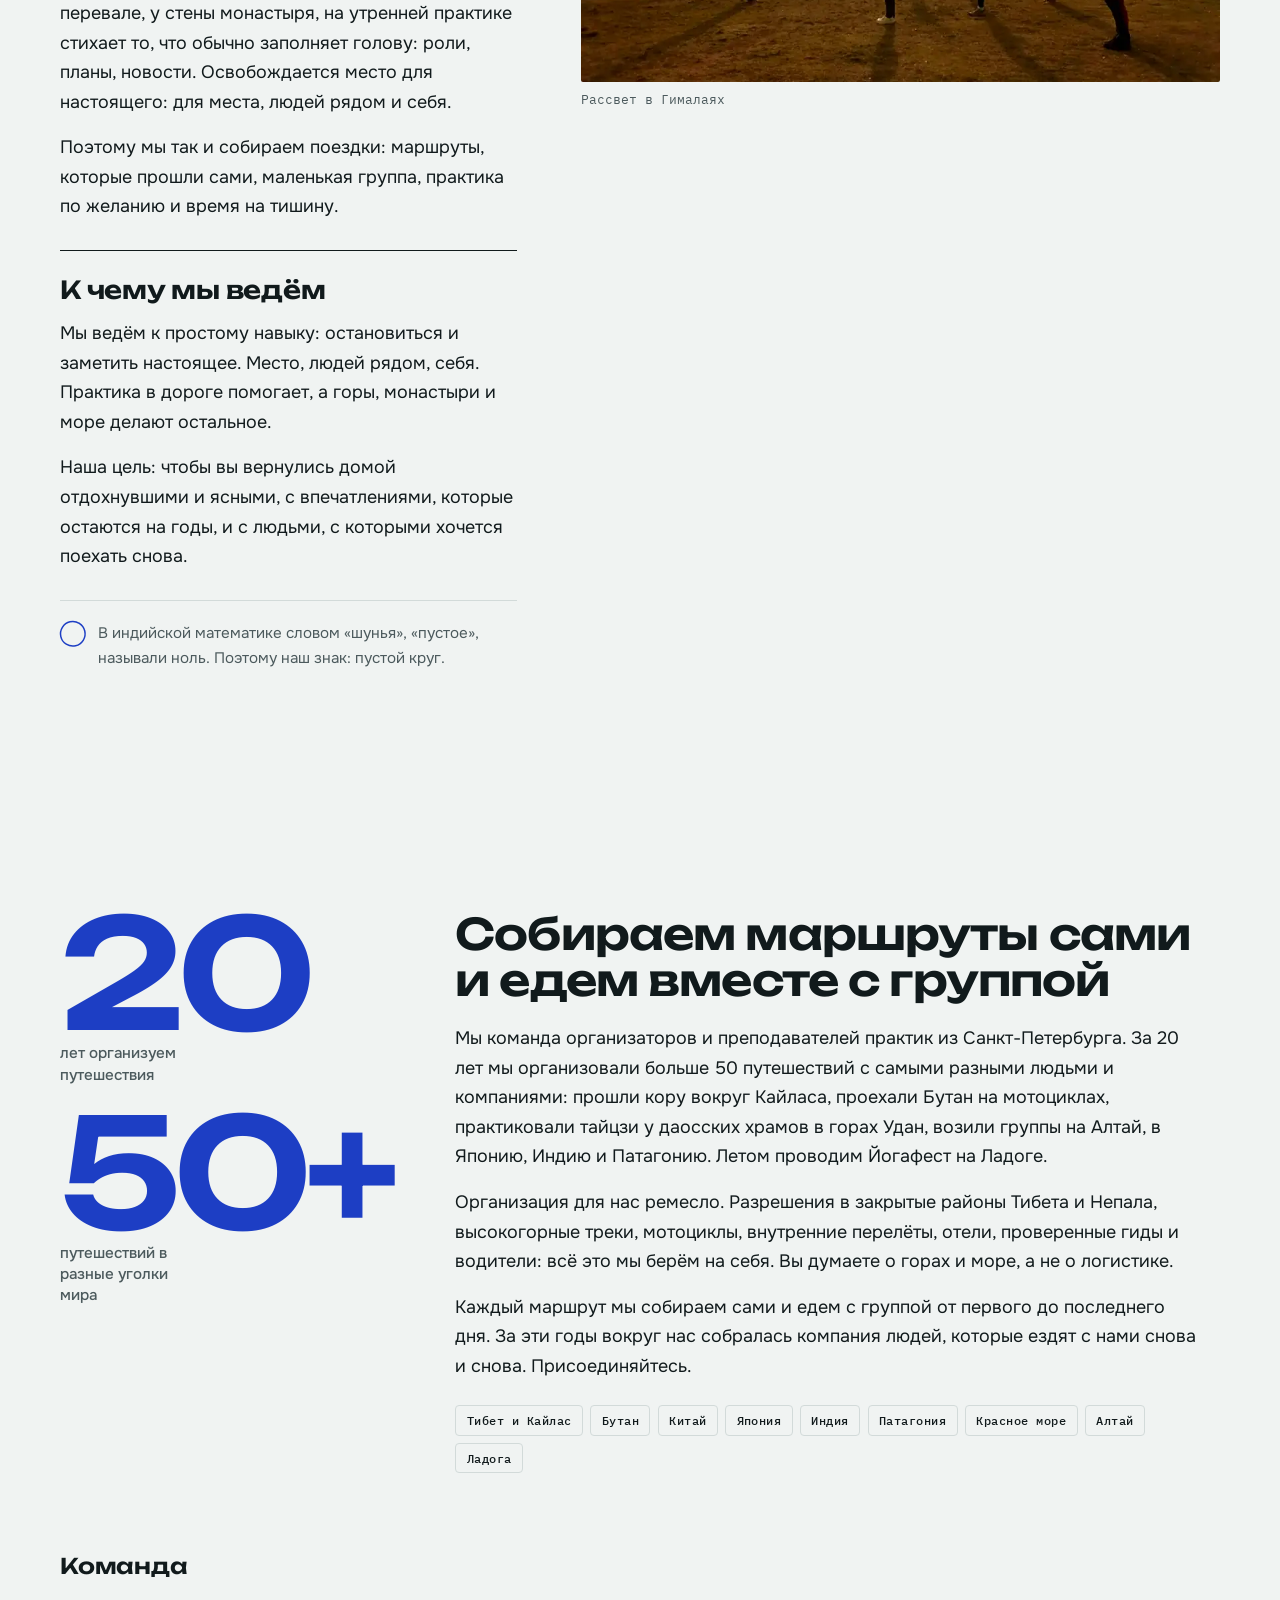
==== commit 75e2014d: "Клуб путешествий Шуньята: основная версия сайта, поездки по месяцам - Концепция Шуньяты из черновика" ====
--- a/index.html
+++ b/index.html
@@ -3,8 +3,8 @@
 <head>
 <meta charset="utf-8">
 <meta name="viewport" content="width=device-width, initial-scale=1, viewport-fit=cover">
-<title>Путешествия 2026–2027</title>
-<meta name="description" content="Авторские путешествия, 20 лет опыта: особые места, практики в дороге и небольшие группы. Дахаб, Патагония, Бали, Камбоджа, ретрит на Ко Ронге, Китай, Канченджанга и Тибет в сезоне 2026–2027.">
+<title>Клуб путешествий Шуньята · сезон 2026–2027</title>
+<meta name="description" content="Клуб путешествий Шуньята: 20 лет и больше 50 авторских путешествий. Особые места, практики в дороге и маленькие группы. Сезон 2026–2027: Патагония, Бали, Камбоджа, ретрит на Ко Ронге, Китай, Канченджанга и Тибет.">
 <link rel="canonical" href="https://utromaya-code.github.io/travel-hub/">
 <link rel="icon" href="favicon.ico" sizes="32x32">
 <link rel="icon" href="favicon.svg" type="image/svg+xml">
@@ -14,15 +14,15 @@
 <meta property="og:type" content="website">
 <meta property="og:locale" content="ru_RU">
 <meta property="og:url" content="https://utromaya-code.github.io/travel-hub/">
-<meta property="og:title" content="Путешествия 2026–2027">
-<meta property="og:description" content="Авторские путешествия, 20 лет опыта: особые места, практики в дороге и небольшие группы. Дахаб, Патагония, Бали, Камбоджа, ретрит на Ко Ронге, Китай, Канченджанга и Тибет в сезоне 2026–2027.">
-<meta property="og:image" content="https://utromaya-code.github.io/travel-hub/img/og.jpg?v=a55cd5f7">
+<meta property="og:title" content="Клуб путешествий Шуньята · сезон 2026–2027">
+<meta property="og:description" content="Клуб путешествий Шуньята: 20 лет и больше 50 авторских путешествий. Особые места, практики в дороге и маленькие группы. Сезон 2026–2027: Патагония, Бали, Камбоджа, ретрит на Ко Ронге, Китай, Канченджанга и Тибет.">
+<meta property="og:image" content="https://utromaya-code.github.io/travel-hub/img/og.jpg?v=75ba4682">
 <meta property="og:image:width" content="1200">
 <meta property="og:image:height" content="630">
-<meta property="og:image:alt" content="Восемь фото-полос поездок сезона и заголовок «Путешествия 2026–2027»">
+<meta property="og:image:alt" content="Фото-полосы поездок сезона, знак пустого круга и надпись «Шуньята, клуб путешествий»">
 <meta name="twitter:card" content="summary_large_image">
 <script>document.documentElement.classList.add('js')</script>
-<link rel="preload" href="fonts/unbounded-cyrillic.woff2" as="font" type="font/woff2" crossorigin><link rel="preload" href="fonts/onest-cyrillic.woff2" as="font" type="font/woff2" crossorigin><link rel="preload" href="fonts/onest-latin.woff2" as="font" type="font/woff2" crossorigin><link rel="preload" href="img/dahab-800.webp" as="image" fetchpriority="high" media="(min-width:760px)">
+<link rel="preload" href="fonts/unbounded-cyrillic.woff2" as="font" type="font/woff2" crossorigin><link rel="preload" href="fonts/onest-cyrillic.woff2" as="font" type="font/woff2" crossorigin><link rel="preload" href="fonts/onest-latin.woff2" as="font" type="font/woff2" crossorigin><link rel="preload" href="img/patagonia-800.webp" as="image" fetchpriority="high" media="(min-width:760px)">
 <style>
 @font-face{font-family:"IBM Plex Mono";font-style:normal;font-weight:400;font-display:swap;src:url(fonts/plex-mono-cyrillic-400.woff2) format("woff2");unicode-range:U+0301,U+0400-045F,U+0490-0491,U+04B0-04B1,U+2116}
 @font-face{font-family:"IBM Plex Mono";font-style:normal;font-weight:400;font-display:swap;src:url(fonts/plex-mono-latin-ext-400.woff2) format("woff2");unicode-range:U+0100-02BA,U+02BD-02C5,U+02C7-02CC,U+02CE-02D7,U+02DD-02FF,U+0304,U+0308,U+0329,U+1D00-1DBF,U+1E00-1E9F,U+1EF2-1EFF,U+2020,U+20A0-20AB,U+20AD-20C4,U+2113,U+2C60-2C7F,U+A720-A7FF}
@@ -39,7 +39,8 @@
 @font-face{font-family:"Unbounded";font-style:normal;font-weight:500 600;font-display:swap;src:url(fonts/unbounded-latin-ext.woff2) format("woff2");unicode-range:U+0100-02BA,U+02BD-02C5,U+02C7-02CC,U+02CE-02D7,U+02DD-02FF,U+0304,U+0308,U+0329,U+1D00-1DBF,U+1E00-1E9F,U+1EF2-1EFF,U+2020,U+20A0-20AB,U+20AD-20C4,U+2113,U+2C60-2C7F,U+A720-A7FF}
 @font-face{font-family:"Unbounded";font-style:normal;font-weight:500 600;font-display:swap;src:url(fonts/unbounded-latin.woff2) format("woff2");unicode-range:U+0000-00FF,U+0131,U+0152-0153,U+02BB-02BC,U+02C6,U+02DA,U+02DC,U+0304,U+0308,U+0329,U+2000-206F,U+20AC,U+2122,U+2191,U+2193,U+2212,U+2215,U+FEFF,U+FFFD}
 
-/* Витрина сезона: тёмный первый экран с фото-полосами всех поездок, горящие места, главы-поездки на всю ширину, снимки прошлых поездок. */
+/* Клуб путешествий Шуньята: тёмный первый экран с фото-полосами поездок, сезон по месяцам, главы-поездки на всю ширину,
+   манифест и «Почему Шуньята», снимки прошлых поездок, о клубе. */
 :root{
   --paper:#F0F3F2; --surface:#FFFFFF; --ink:#111A1C; --ink-soft:#4C5A5D; --line:#D2DAD9;
   --stamp:#1D3EC4; --on-stamp:#FFFFFF; --stamp-wash:rgba(29,62,196,.08);
@@ -112,39 +113,34 @@
 .nf .hero>*{order:0}
 .notfound .brand{text-decoration:none;border:0;padding:0}
 
-/* мне нравится: теги настроения, под ними подходящие поездки */
-.mood{padding-block:clamp(3rem,7vw,5rem) 0;display:grid;gap:1rem}
-@media (min-width:980px){.mood{grid-template-columns:minmax(0,18.5rem) minmax(0,1fr);column-gap:clamp(2.5rem,4.5vw,4rem);align-items:start}}
-.mood h2{margin:0;font:600 1.15rem/1.25 var(--f-display);letter-spacing:-.01em}
-.mood-tags{display:flex;flex-wrap:wrap;gap:.5rem}
-.tag{appearance:none;cursor:pointer;padding:.6rem .95rem;border:1px solid var(--line);border-radius:4px;background:none;color:var(--ink);
-  font:500 1rem/1.2 var(--f-body);transition:border-color .3s var(--ease),background-color .3s var(--ease),color .3s var(--ease)}
+/* поездки по месяцам: весь сезон по порядку дат, сверху фильтр «Мне нравится» */
+.season{padding-block:clamp(3rem,7vw,5rem) 0;display:grid;gap:1.25rem}
+@media (min-width:980px){.season{grid-template-columns:minmax(0,18.5rem) minmax(0,1fr);column-gap:clamp(2.5rem,4.5vw,4rem);align-items:start}}
+.season h2{margin:0 0 .6rem;font:600 clamp(1.5rem,2.8vw,2.1rem)/1.1 var(--f-display);letter-spacing:-.015em;text-wrap:balance}
+.season-lead{margin:0;max-width:34ch;color:var(--ink-soft);font-size:.95rem}
+.season-filter{display:flex;flex-wrap:wrap;align-items:center;gap:.5rem;margin:0 0 1.1rem}
+.season-filter>span{margin-right:.25rem;color:var(--ink-soft);font-size:.95rem}
+.tag{appearance:none;cursor:pointer;padding:.55rem .9rem;border:1px solid var(--line);border-radius:4px;background:none;color:var(--ink);
+  font:500 .95rem/1.2 var(--f-body);transition:border-color .3s var(--ease),background-color .3s var(--ease),color .3s var(--ease)}
 .tag:hover{border-color:var(--ink)}
 .tag[aria-pressed="true"]{background:var(--fill);border-color:var(--fill);color:var(--on-fill)}
-.mood-hint{margin:.75rem 0 0;color:var(--ink-soft);font-size:.95rem}
-.mood-list{list-style:none;margin:1rem 0 0;padding:0;border-top:1px solid var(--ink)}
-.mood-list li{border-bottom:1px solid var(--line)}
-.mood-list a{display:flex;flex-wrap:wrap;align-items:baseline;justify-content:space-between;gap:.1rem 1rem;padding:.7rem .1rem;text-decoration:none}
-.mood-list b{font:600 1.05rem/1.3 var(--f-body)}
-.mood-list span{color:var(--ink-soft);font-size:.95rem}
-.mood-list a:hover b{color:var(--stamp)}
-
-/* горящие места */
-.hot{padding-block:clamp(3rem,7vw,5rem) 0;min-width:0}
-.hot h2{margin:0 0 .35rem;font:600 1.15rem/1.25 var(--f-display);letter-spacing:-.01em}
-.hot>div>p{margin:0 0 .9rem;color:var(--ink-soft);font-size:.95rem}
-.hot ul{list-style:none;margin:0;padding:0;border-top:1px solid var(--ink)}
-.hot li{border-bottom:1px solid var(--line);break-inside:avoid}
-.hot a{display:flex;flex-wrap:wrap;justify-content:space-between;align-items:baseline;gap:.1rem 1rem;padding:.65rem .1rem;text-decoration:none}
-.hot a:hover .hot-name{color:var(--stamp)}
-.hot-name{font:600 1rem/1.3 var(--f-body)}
-.hot-name small{font:400 .78rem/1 var(--f-mono);color:var(--ink-soft);margin-left:.2rem;letter-spacing:.04em}
-.hot-what{margin-left:auto;font:500 .9rem/1.3 var(--f-body);color:var(--stamp);text-align:right}
-.hot li.is-last .hot-what{padding:.3rem .5rem;border-radius:3px;background:var(--fill);color:var(--on-fill)}
-@media (min-width:980px){
-  .hot{display:grid;grid-template-columns:minmax(0,18.5rem) minmax(0,1fr);column-gap:clamp(2.5rem,4.5vw,4rem);align-items:start}
-}
-@media (min-width:1200px){.hot ul{columns:2;column-gap:2.5rem}}
+.season-list{list-style:none;margin:0;padding:0;border-top:1px solid var(--ink)}
+.season-list li{border-bottom:1px solid var(--line)}
+.season-list li.is-past{display:none}
+.season-list a{display:grid;grid-template-columns:4.75rem minmax(0,1fr);align-items:baseline;gap:.2rem 1rem;padding:.85rem .1rem;text-decoration:none}
+.se-month{grid-row:span 3;font:500 .85rem/1.5 var(--f-mono);color:var(--ink-soft)}
+.se-name b{font:600 1.08rem/1.3 var(--f-body)}
+.se-name small{display:block;margin-top:.1rem;color:var(--ink-soft);font-size:.9rem}
+.se-dates{color:var(--ink-soft);font-size:.92rem;font-variant-numeric:tabular-nums}
+.se-what{justify-self:start;font:500 .9rem/1.3 var(--f-body);color:var(--stamp)}
+.season-list li.is-last .se-what{padding:.3rem .5rem;border-radius:3px;background:var(--fill);color:var(--on-fill)}
+.season-list a:hover .se-name b{color:var(--stamp)}
+@media (min-width:760px){
+  .season-list a{grid-template-columns:7.5rem minmax(0,1fr) 12rem 13.5rem;align-items:center}
+  .se-month{white-space:nowrap}
+  .se-month{grid-row:auto}
+  .se-what{justify-self:end;text-align:right}
+}
 
 /* корешки */
 .spines-nav{min-width:0}
@@ -317,9 +313,12 @@
 .about{padding-block:clamp(4rem,9vw,7rem);display:grid;gap:clamp(3rem,7vw,5rem)}
 .about-head{display:grid;gap:1.5rem 4rem}
 @media (min-width:980px){.about-head{grid-template-columns:auto minmax(0,1fr);align-items:start}}
-.year{margin:0;display:grid;gap:.4rem}
-.year b{font:600 clamp(5.5rem,17vw,12.5rem)/.82 var(--f-display);letter-spacing:-.05em;color:var(--stamp)}
-.year span{font:500 .95rem/1.4 var(--f-body);color:var(--ink-soft)}
+/* опыт в цифрах: две большие цифры, под каждой подпись */
+.stats{margin:0;padding:0;list-style:none;display:flex;flex-wrap:wrap;gap:1.5rem clamp(2rem,5vw,3.5rem);align-content:start}
+@media (min-width:980px){.stats{flex-direction:column}}
+.stats li{display:grid;gap:.5rem}
+.stats b{font:600 clamp(4.5rem,13vw,9.5rem)/.82 var(--f-display);letter-spacing:-.05em;color:var(--stamp)}
+.stats span{max-width:14ch;font:500 .95rem/1.4 var(--f-body);color:var(--ink-soft)}
 .about-text{display:grid;gap:1rem;min-width:0}
 .about-text h2{margin:0 0 .25rem;font:600 clamp(1.6rem,3.8vw,2.7rem)/1.08 var(--f-display);letter-spacing:-.02em;text-wrap:balance;max-width:20ch}
 .about-text p{margin:0;max-width:62ch;font-size:clamp(1.03rem,1.4vw,1.15rem);line-height:1.65}
@@ -334,13 +333,7 @@
 .person p:last-child{margin:0;color:var(--ink-soft);font-size:.95rem;line-height:1.55}
 .guests{margin:2rem 0 0;max-width:72ch;padding-top:1.25rem;border-top:1px solid var(--line);color:var(--ink-soft)}
 
-/* почему с нами */
-.why{padding-block:clamp(3.5rem,8vw,6rem);border-top:1px solid var(--line)}
-.why h2,.reviews h2,.faq h2{margin:0 0 1.75rem;font:600 clamp(1.5rem,3.6vw,2.4rem)/1.1 var(--f-display);letter-spacing:-.015em;text-wrap:balance}
-.why-grid{display:grid;gap:2rem clamp(1.5rem,3vw,2.75rem);grid-template-columns:repeat(auto-fit,minmax(min(100%,17rem),1fr))}
-.why-item{display:grid;gap:.5rem;align-content:start;padding-top:1rem;border-top:2px solid var(--stamp);min-width:0}
-.why-item h3{margin:0;font:600 1.12rem/1.3 var(--f-body)}
-.why-item p{margin:0;color:var(--ink-soft);line-height:1.6}
+.reviews h2,.faq h2{margin:0 0 1.75rem;font:600 clamp(1.5rem,3.6vw,2.4rem)/1.1 var(--f-display);letter-spacing:-.015em;text-wrap:balance}
 
 /* как мы путешествуем: принципы списком, без одинаковых карточек */
 .principles{padding-block:clamp(3.5rem,8vw,6rem);border-top:1px solid var(--line);display:grid;gap:1.5rem}
@@ -379,6 +372,8 @@
 .meaning-word{margin:0 0 .75rem;font:500 .95rem/1.4 var(--f-mono);color:var(--stamp)}
 .meaning h2{margin:0 0 1.25rem;font:600 clamp(1.9rem,4.4vw,3.4rem)/1.05 var(--f-display);letter-spacing:-.02em}
 .meaning-text p{margin:0 0 1rem;max-width:56ch;font-size:clamp(1.03rem,1.4vw,1.15rem);line-height:1.65}
+.meaning-goal{margin-top:1.75rem;padding-top:1.5rem;border-top:1px solid var(--ink)}
+.meaning-goal h3{margin:0 0 .9rem;font:600 clamp(1.2rem,2.2vw,1.55rem)/1.2 var(--f-display);letter-spacing:-.01em}
 .meaning-zero{display:flex;gap:.75rem;align-items:flex-start;margin-top:1.75rem!important;padding-top:1.25rem;border-top:1px solid var(--line);
   color:var(--ink-soft);font-size:.95rem!important}
 .meaning-zero .ring{flex:0 0 1.6rem;height:1.6rem;color:var(--stamp)}
@@ -389,13 +384,6 @@
 .meaning-photo .ring circle{stroke-width:2;stroke-dasharray:0 100}
 .meaning figure.in .ring circle{stroke-dasharray:92 100;transition:stroke-dasharray 2s var(--ease) .4s}
 .meaning figcaption{padding-top:.6rem;font:400 .8rem/1.4 var(--f-mono);color:var(--ink-soft)}
-
-/* плашка на страницах для просмотра вариантов */
-.pv{background:var(--fill);color:var(--on-fill);font:500 .85rem/1.3 var(--f-body)}
-.pv-in{display:flex;flex-wrap:wrap;align-items:center;justify-content:space-between;gap:.5rem 1rem;padding-block:.55rem}
-.pv nav{display:flex;flex-wrap:wrap;gap:.35rem}
-.pv a{padding:.3rem .55rem;border:1px solid currentColor;border-radius:4px;text-decoration:none}
-.pv a[aria-current]{background:var(--on-fill);color:var(--fill)}
 
 /* что говорят участники */
 .reviews{padding-block:clamp(3.5rem,8vw,6rem);border-top:1px solid var(--line)}
@@ -467,7 +455,6 @@
   .spine{animation:none}
 }
 
-.t-dahab{--img:url("img/dahab-800.webp");--pos:50% 50%;--spine-pos:16% 50%}
 .t-patagonia{--img:url("img/patagonia-800.webp");--pos:30% 50%;--img2:url("img/patagonia-1200.webp")}
 .t-bali{--img:url("img/bali-800.webp");--pos:50% 55%}
 .t-cambodia{--img:url("img/cambodia-800.webp");--pos:50% 55%}
@@ -482,15 +469,15 @@
 
 <div class="masthead">
   <div class="wrap top">
-    <span class="brand">Авторские путешествия <b>· сезон 26/27</b></span>
-    <nav aria-label="Разделы"><a href="#about">О нас</a><a href="https://t.me/vsemaya" target="_blank" rel="noopener">@vsemaya</a></nav>
+    <span class="brand"><svg class="ring" viewBox="0 0 100 100" aria-hidden="true"><circle cx="50" cy="50" r="48" pathLength="100"/></svg><b>Клуб путешествий</b> Шуньята</span>
+    <nav aria-label="Разделы"><a href="#season">Поездки</a><a href="#about">О клубе</a><a href="https://t.me/vsemaya" target="_blank" rel="noopener">@vsemaya</a></nav>
   </div>
 
-  <div class="intro">
+  <div class="intro has-ring"><svg class="ring hero-ring" viewBox="0 0 100 100" aria-hidden="true"><circle cx="50" cy="50" r="48" pathLength="100"/></svg>
     <header class="hero">
-      <p class="eyebrow">Сезон 2026–2027 · восемь поездок</p>
-      <h1><span class="ln">Комфорт забывается.</span><br><span class="ln">Впечатления остаются.</span></h1>
-      <p class="lead">Уже 20 лет мы ищем особые места и собираем маршруты, ради которых стоит лететь через полмира: утренняя пуджа в тибетском монастыре, рассвет над облаками на вулкане, кора вокруг Кайласа. Добавляем йогу, цигун и медитацию, чтобы поездка давала силы телу и голове. И едем небольшой компанией, в которую легко влиться.</p>
+      <p class="eyebrow">Сезон 2026–2027 · семь поездок</p>
+      <h1><span class="ln">Путешествия</span><br><span class="ln">в пустоту</span></h1>
+      <p class="lead">Шуньята на санскрите значит «пустотность». Это не пустота, где ничего нет, а простор, который появляется, когда стихает привычный шум. За 20 лет и больше 50 путешествий мы нашли места, где это чувствуется: кора вокруг Кайласа, монастыри Тибета, рассвет в Гималаях, дороги Бутана.</p>
       <div class="hero-cta">
         <a class="btn btn-primary" href="https://t.me/vsemaya?text=%D0%97%D0%B4%D1%80%D0%B0%D0%B2%D1%81%D1%82%D0%B2%D1%83%D0%B9%D1%82%D0%B5%21%20%D0%9F%D0%BE%D0%BC%D0%BE%D0%B3%D0%B8%D1%82%D0%B5%20%D0%B2%D1%8B%D0%B1%D1%80%D0%B0%D1%82%D1%8C%20%D0%BF%D0%BE%D0%B5%D0%B7%D0%B4%D0%BA%D1%83." target="_blank" rel="noopener">Помочь с выбором</a>
         <span>Расскажем про сложность и группу в Telegram</span>
@@ -499,72 +486,32 @@
 
     <nav class="spines-nav" aria-label="Все поездки сезона">
       <div class="spines">
-      <a class="spine t-dahab" href="#dahab" style="--i:0"><picture><source media="(max-width:759px)" srcset="img/dahab-band.webp" type="image/webp"><img class="band" src="[data-uri]" alt="" fetchpriority="low" decoding="async"></picture><span class="spine-label"><span class="spine-name">Дахаб</span> <span class="spine-month">ноябрь</span></span><span class="sr">11–21 ноября 2026</span></a>
-      <a class="spine t-patagonia" href="#patagonia" style="--i:1"><picture><source media="(max-width:759px)" srcset="img/patagonia-band.webp" type="image/webp"><img class="band" src="[data-uri]" alt="" fetchpriority="low" decoding="async"></picture><span class="spine-label"><span class="spine-name">Патагония</span> <span class="spine-month">январь</span></span><span class="sr">3–15 января 2027</span></a>
-      <a class="spine t-bali" href="#bali" style="--i:2"><picture><source media="(max-width:759px)" srcset="img/bali-band.webp" type="image/webp"><img class="band" src="[data-uri]" alt="" fetchpriority="low" decoding="async"></picture><span class="spine-label"><span class="spine-name">Бали</span> <span class="spine-month">февраль</span></span><span class="sr">12–22 февраля 2027</span></a>
-      <a class="spine t-cambodia" href="#cambodia" style="--i:3"><picture><source media="(max-width:759px)" srcset="img/cambodia-band.webp" type="image/webp"><img class="band" src="[data-uri]" alt="" fetchpriority="low" decoding="async"></picture><span class="spine-label"><span class="spine-name">Камбоджа</span> <span class="spine-month">февраль</span></span><span class="sr">26 февраля – 8 марта 2027</span></a>
-      <a class="spine t-kohrong" href="#kohrong" style="--i:4"><picture><source media="(max-width:759px)" srcset="img/kohrong-band.webp" type="image/webp"><img class="band" src="[data-uri]" alt="" fetchpriority="low" decoding="async"></picture><span class="spine-label"><span class="spine-name">Ко Ронг</span> <span class="spine-month">март</span></span><span class="sr">8–15 марта 2027</span></a>
-      <a class="spine t-china" href="#china" style="--i:5"><picture><source media="(max-width:759px)" srcset="img/china-band.webp" type="image/webp"><img class="band" src="[data-uri]" alt="" fetchpriority="low" decoding="async"></picture><span class="spine-label"><span class="spine-name">Китай</span> <span class="spine-month">март</span></span><span class="sr">23 марта – 2 апреля 2027</span></a>
-      <a class="spine t-kanchenjunga" href="#kanchenjunga" style="--i:6"><picture><source media="(max-width:759px)" srcset="img/kanchenjunga-band.webp" type="image/webp"><img class="band" src="[data-uri]" alt="" fetchpriority="low" decoding="async"></picture><span class="spine-label"><span class="spine-name">Канченджанга</span> <span class="spine-month">апрель</span></span><span class="sr">5–20 апреля 2027</span></a>
-      <a class="spine t-tibet" href="#tibet" style="--i:7"><picture><source media="(max-width:759px)" srcset="img/tibet-band.webp" type="image/webp"><img class="band" src="[data-uri]" alt="" fetchpriority="low" decoding="async"></picture><span class="spine-label"><span class="spine-name">Тибет</span> <span class="spine-month">август</span></span><span class="sr">12–29 августа 2027</span></a>
+      <a class="spine t-patagonia" href="#patagonia" style="--i:0"><picture><source media="(max-width:759px)" srcset="img/patagonia-band.webp" type="image/webp"><img class="band" src="[data-uri]" alt="" fetchpriority="low" decoding="async"></picture><span class="spine-label"><span class="spine-name">Патагония</span> <span class="spine-month">январь</span></span><span class="sr">3–15 января 2027</span></a>
+      <a class="spine t-bali" href="#bali" style="--i:1"><picture><source media="(max-width:759px)" srcset="img/bali-band.webp" type="image/webp"><img class="band" src="[data-uri]" alt="" fetchpriority="low" decoding="async"></picture><span class="spine-label"><span class="spine-name">Бали</span> <span class="spine-month">февраль</span></span><span class="sr">12–22 февраля 2027</span></a>
+      <a class="spine t-cambodia" href="#cambodia" style="--i:2"><picture><source media="(max-width:759px)" srcset="img/cambodia-band.webp" type="image/webp"><img class="band" src="[data-uri]" alt="" fetchpriority="low" decoding="async"></picture><span class="spine-label"><span class="spine-name">Камбоджа</span> <span class="spine-month">февраль</span></span><span class="sr">26 февраля – 8 марта 2027</span></a>
+      <a class="spine t-kohrong" href="#kohrong" style="--i:3"><picture><source media="(max-width:759px)" srcset="img/kohrong-band.webp" type="image/webp"><img class="band" src="[data-uri]" alt="" fetchpriority="low" decoding="async"></picture><span class="spine-label"><span class="spine-name">Ко Ронг</span> <span class="spine-month">март</span></span><span class="sr">8–15 марта 2027</span></a>
+      <a class="spine t-china" href="#china" style="--i:4"><picture><source media="(max-width:759px)" srcset="img/china-band.webp" type="image/webp"><img class="band" src="[data-uri]" alt="" fetchpriority="low" decoding="async"></picture><span class="spine-label"><span class="spine-name">Китай</span> <span class="spine-month">март</span></span><span class="sr">23 марта – 2 апреля 2027</span></a>
+      <a class="spine t-kanchenjunga" href="#kanchenjunga" style="--i:5"><picture><source media="(max-width:759px)" srcset="img/kanchenjunga-band.webp" type="image/webp"><img class="band" src="[data-uri]" alt="" fetchpriority="low" decoding="async"></picture><span class="spine-label"><span class="spine-name">Канченджанга</span> <span class="spine-month">апрель</span></span><span class="sr">5–20 апреля 2027</span></a>
+      <a class="spine t-tibet" href="#tibet" style="--i:6"><picture><source media="(max-width:759px)" srcset="img/tibet-band.webp" type="image/webp"><img class="band" src="[data-uri]" alt="" fetchpriority="low" decoding="async"></picture><span class="spine-label"><span class="spine-name">Тибет</span> <span class="spine-month">август</span></span><span class="sr">12–29 августа 2027</span></a>
       </div>
     </nav>
   </div>
 </div>
 
-<section class="wrap mood rv" aria-labelledby="mood-title">
-  <h2 id="mood-title">Мне нравится</h2>
+<section class="wrap season rv" id="season" aria-labelledby="season-title">
   <div>
-    <div class="mood-tags" role="group" aria-labelledby="mood-title"><button type="button" class="tag" data-mood="mountains" aria-pressed="false">горы</button><button type="button" class="tag" data-mood="sea" aria-pressed="false">море</button><button type="button" class="tag" data-mood="practice" aria-pressed="false">йога и практики</button><button type="button" class="tag" data-mood="culture" aria-pressed="false">храмы и культура</button><button type="button" class="tag" data-mood="moto" aria-pressed="false">мотоциклы</button></div>
-    <p class="mood-hint">Выберите, что вам ближе, и покажем подходящие поездки.</p>
-    <ul class="mood-list" aria-live="polite" hidden><li data-moods="sea practice" hidden><a href="#dahab"><b>Дахаб</b><span>ноябрь · «Йога у Красного моря»</span></a></li><li data-moods="mountains" hidden><a href="#patagonia"><b>Патагония</b><span>январь · «Край земли»</span></a></li><li data-moods="sea practice" hidden><a href="#bali"><b>Бали</b><span>февраль · «Соль. Рис. Тишина.»</span></a></li><li data-moods="moto culture" hidden><a href="#cambodia"><b>Камбоджа</b><span>февраль · «Дорога на юг»</span></a></li><li data-moods="sea practice" hidden><a href="#kohrong"><b>Ко Ронг</b><span>март · «Ретрит на острове»</span></a></li><li data-moods="culture mountains" hidden><a href="#china"><b>Китай</b><span>март · «Путь в Шангри-Ла»</span></a></li><li data-moods="mountains" hidden><a href="#kanchenjunga"><b>Канченджанга</b><span>апрель · «Пять сокровищ снегов»</span></a></li><li data-moods="mountains culture practice" hidden><a href="#tibet"><b>Тибет</b><span>август · «Путь к Кайласу»</span></a></li></ul>
+    <h2 id="season-title">Поездки по месяцам</h2>
+    <p class="season-lead">Группы маленькие, а цена растёт по мере записи: первые места всегда дешевле.</p>
+  </div>
+  <div>
+    <div class="season-filter" role="group" aria-label="Мне нравится"><span>Мне нравится:</span><button type="button" class="tag" data-mood="mountains" aria-pressed="false">горы</button><button type="button" class="tag" data-mood="sea" aria-pressed="false">море</button><button type="button" class="tag" data-mood="practice" aria-pressed="false">йога и практики</button><button type="button" class="tag" data-mood="culture" aria-pressed="false">храмы и культура</button><button type="button" class="tag" data-mood="moto" aria-pressed="false">мотоциклы</button></div>
+    <ul class="season-list" aria-live="polite"><li data-moods="mountains"><a href="#patagonia"><span class="se-month">январь 2027</span><span class="se-name"><b>Патагония</b><small>«Край земли»</small></span><span class="se-dates">3–15 января 2027</span><span class="se-what">Мест нет, лист ожидания</span></a></li><li data-moods="sea practice"><a href="#bali"><span class="se-month">февраль 2027</span><span class="se-name"><b>Бали</b><small>«Соль. Рис. Тишина.»</small></span><span class="se-dates">12–22 февраля 2027</span><span class="se-what">Регистрация по ранней цене</span></a></li><li data-moods="moto culture"><a href="#cambodia"><span class="se-month">февраль 2027</span><span class="se-name"><b>Камбоджа</b><small>«Дорога на юг»</small></span><span class="se-dates">26 февраля – 8 марта 2027</span><span class="se-what">Осталось 5 мест</span></a></li><li data-moods="sea practice"><a href="#kohrong"><span class="se-month">март 2027</span><span class="se-name"><b>Ко Ронг</b><small>«Ретрит на острове»</small></span><span class="se-dates">8–15 марта 2027</span><span class="se-what">Запись открыта</span></a></li><li data-moods="culture mountains"><a href="#china"><span class="se-month">март 2027</span><span class="se-name"><b>Китай</b><small>«Путь в Шангри-Ла»</small></span><span class="se-dates">23 марта – 2 апреля 2027</span><span class="se-what">1 место по ранней цене</span></a></li><li data-moods="mountains"><a href="#kanchenjunga"><span class="se-month">апрель 2027</span><span class="se-name"><b>Канченджанга</b><small>«Пять сокровищ снегов»</small></span><span class="se-dates">5–20 апреля 2027</span><span class="se-what">1 место по ранней цене</span></a></li><li data-moods="mountains culture practice"><a href="#tibet"><span class="se-month">август 2027</span><span class="se-name"><b>Тибет</b><small>«Путь к Кайласу»</small></span><span class="se-dates">12–29 августа 2027</span><span class="se-what">2 места по 4 100 €</span></a></li></ul>
   </div>
 </section>
 
-<section class="wrap hot rv" aria-labelledby="hot-title">
-  <div>
-    <h2 id="hot-title">Места заканчиваются</h2>
-    <p>Группы маленькие, а цена растёт по мере записи. Первые места всегда дешевле.</p>
-  </div>
-  <ul>
-    <li class="is-last"><a href="#dahab"><span class="hot-name">Дахаб <small>ноябрь</small></span><span class="hot-what">Последнее место</span></a></li>
-    <li><a href="#china"><span class="hot-name">Китай <small>март</small></span><span class="hot-what">1 место по ранней цене</span></a></li>
-    <li><a href="#kanchenjunga"><span class="hot-name">Канченджанга <small>апрель</small></span><span class="hot-what">1 место по ранней цене</span></a></li>
-    <li><a href="#tibet"><span class="hot-name">Тибет <small>август</small></span><span class="hot-what">2 места по 4 100 €</span></a></li>
-    <li><a href="#cambodia"><span class="hot-name">Камбоджа <small>февраль</small></span><span class="hot-what">Осталось 5 мест</span></a></li>
-    <li><a href="#bali"><span class="hot-name">Бали <small>февраль</small></span><span class="hot-what">Регистрация по ранней цене</span></a></li>
-    <li><a href="#patagonia"><span class="hot-name">Патагония <small>январь</small></span><span class="hot-what">Мест нет, лист ожидания</span></a></li>
-  </ul>
-</section>
-
-<nav class="tripnav" aria-label="Поездки сезона"><div class="wrap tripnav-in"><a href="#dahab">Дахаб <small>ноябрь</small></a><a href="#patagonia">Патагония <small>январь</small></a><a href="#bali">Бали <small>февраль</small></a><a href="#cambodia">Камбоджа <small>февраль</small></a><a href="#kohrong">Ко Ронг <small>март</small></a><a href="#china">Китай <small>март</small></a><a href="#kanchenjunga">Канченджанга <small>апрель</small></a><a href="#tibet">Тибет <small>август</small></a></div></nav>
+<nav class="tripnav" aria-label="Поездки сезона"><div class="wrap tripnav-in"><a href="#patagonia">Патагония <small>январь</small></a><a href="#bali">Бали <small>февраль</small></a><a href="#cambodia">Камбоджа <small>февраль</small></a><a href="#kohrong">Ко Ронг <small>март</small></a><a href="#china">Китай <small>март</small></a><a href="#kanchenjunga">Канченджанга <small>апрель</small></a><a href="#tibet">Тибет <small>август</small></a></div></nav>
 
 <main class="trips" id="trips">
-  <article class="trip t-dahab" id="dahab" data-start="2026-11-11" data-end="2026-11-21">
-    <a class="trip-photo" href="https://dahab-camp.ru/dahab-yoga-camp.html" target="_blank" rel="noopener" aria-label="Дахаб: открыть сайт поездки">
-      <picture><source media="(max-width:599px)" srcset="img/dahab-800.webp 800w" sizes="100vw" type="image/webp"><source srcset="img/dahab-1440.webp 1440w" sizes="100vw" type="image/webp"><img src="img/dahab.jpg" class="photo" alt="Фридайверы у троса, сверху сквозь воду бьёт солнце" loading="lazy" decoding="async"></picture>
-      <span class="badges"><span class="stamp">11–21 ноября 2026</span><span class="chips"><span class="flag is-last">Последнее место</span><span class="status" hidden></span></span></span>
-      <div class="cap rv">
-        <span class="kicker">Йога-кэмп</span>
-        <h2 style="--w:4.034">Дахаб</h2>
-        <span class="project">«Йога у Красного моря»</span>
-      </div>
-    </a>
-    <div class="wrap trip-body rv">
-      <p class="route">Дахаб · каньон · Абу-Галум · риф</p>
-      <div class="trip-main">
-        <p class="trip-text">Йога утром и вечером, днём риф и маска. Красное море в ста метрах от отеля, по желанию фридайвинг с инструктором. Между практиками каньон, темаскаль-баня и бухта Абу-Галум. Живём в красивом отеле с завтраками и бассейном.</p>
-        <dl class="facts"><dt>Даты</dt><dd>11–21 ноября 2026</dd><dt>Длительность</dt><dd>11 дней</dd><dt>Ведут</dt><dd>Илья Баринов, Андрей Баранов</dd><dt>Группа</dt><dd>до 15 человек</dd></dl>
-      </div>
-      <div class="aside">
-        <div class="seats is-last"><span class="dots" aria-hidden="true"><span class="dot"></span><span class="dot"></span><span class="dot"></span><span class="dot"></span><span class="dot"></span><span class="dot"></span><span class="dot"></span><span class="dot"></span><span class="dot"></span><span class="dot"></span><span class="dot"></span><span class="dot"></span><span class="dot"></span><span class="dot"></span><span class="dot free"></span></span><strong>Последнее место</strong><span class="seats-note">Осталось 1 место из 15</span></div>
-        <p class="aside-label">Стоимость</p><ol class="ladder"><li class="tier is-sold"><span class="tier-price">99 000 ₽</span><span class="tier-label">Первые 5 мест</span><span class="tier-state">продано</span></li><li class="tier is-sold"><span class="tier-price">109 000 ₽</span><span class="tier-label">Следующие 5</span><span class="tier-state">продано</span></li><li class="tier is-now"><span class="tier-price">119 000 ₽</span><span class="tier-label">Последние 5</span><span class="tier-state">сейчас</span></li></ol>
-        <a class="btn btn-primary" href="https://t.me/vsemaya?text=%D0%97%D0%B4%D1%80%D0%B0%D0%B2%D1%81%D1%82%D0%B2%D1%83%D0%B9%D1%82%D0%B5%21%20%D0%A5%D0%BE%D1%87%D1%83%20%D0%B7%D0%B0%D0%B1%D1%80%D0%BE%D0%BD%D0%B8%D1%80%D0%BE%D0%B2%D0%B0%D1%82%D1%8C%20%D0%BC%D0%B5%D1%81%D1%82%D0%BE%3A%20%D0%94%D0%B0%D1%85%D0%B0%D0%B1%2C%20%C2%AB%D0%99%D0%BE%D0%B3%D0%B0%20%D1%83%20%D0%9A%D1%80%D0%B0%D1%81%D0%BD%D0%BE%D0%B3%D0%BE%20%D0%BC%D0%BE%D1%80%D1%8F%C2%BB%2C%2011%E2%80%9321%20%D0%BD%D0%BE%D1%8F%D0%B1%D1%80%D1%8F%202026." target="_blank" rel="noopener">Забронировать место</a>
-        <p class="micro">Заявка ни к чему не обязывает. Место закрепляет предоплата 40 000 ₽.</p>
-        <a class="more" href="https://dahab-camp.ru/dahab-yoga-camp.html" target="_blank" rel="noopener">Программа и условия на dahab-camp.ru ↗</a>
-      </div>
-    </div>
-  </article>
   <article class="trip t-patagonia" id="patagonia" data-start="2027-01-03" data-end="2027-01-15">
     <a class="trip-photo" href="https://patagonya.ru" target="_blank" rel="noopener" aria-label="Патагония: открыть сайт поездки">
       <picture><source media="(max-width:599px)" srcset="img/patagonia-800.webp 800w, img/patagonia-1200.webp 1200w" sizes="100vw" type="image/webp"><source srcset="img/patagonia-1440.webp 1440w, img/patagonia-2400.webp 2400w" sizes="100vw" type="image/webp"><img src="img/patagonia.jpg" class="photo" alt="Рассвет над Фицроем и его отражение в горном озере" loading="lazy" decoding="async"></picture>
@@ -745,20 +692,30 @@
 <section class="gallery" id="moments" aria-labelledby="moments-title">
   <div class="wrap">
     <h2 id="moments-title" class="rv">Как это было</h2>
-    <div class="moments"><figure class="rv wide" style="--col:1 / 8;--shift:0;--d:0ms"><picture><source srcset="img/moment-japan-lake-360.webp 360w, img/moment-japan-lake-640.webp 640w, img/moment-japan-lake-960.webp 960w" sizes="(max-width:979px) 100vw, 677px" type="image/webp"><img src="img/moment-japan-lake.jpg" alt="Осенний лес с красными и жёлтыми деревьями над синим озером с островами" width="960" height="480" loading="lazy" decoding="async"></picture></figure><figure class="rv" style="--col:9 / 12;--shift:3rem;--d:90ms"><picture><source srcset="img/moment-wudang-taiji-360.webp 360w, img/moment-wudang-taiji-640.webp 640w, img/moment-wudang-taiji-960.webp 960w" sizes="(max-width:979px) 50vw, 290px" type="image/webp"><img src="img/moment-wudang-taiji.jpg" alt="Девушка в белом костюме для тайцзи в низкой стойке у ворот храма Пурпурного облака" width="960" height="1200" loading="lazy" decoding="async"></picture></figure><figure class="rv" style="--col:2 / 5;--shift:1rem;--d:180ms"><picture><source srcset="img/moment-himalaya-group-360.webp 360w, img/moment-himalaya-group-640.webp 640w, img/moment-himalaya-group-960.webp 960w" sizes="(max-width:979px) 50vw, 290px" type="image/webp"><img src="img/moment-himalaya-group.jpg" alt="Счастливая группа на фоне снежных вершин" width="960" height="1200" loading="lazy" decoding="async"></picture></figure><figure class="rv" style="--col:6 / 11;--shift:0;--d:0ms"><picture><source srcset="img/moment-bhutan-dochula-360.webp 360w, img/moment-bhutan-dochula-640.webp 640w, img/moment-bhutan-dochula-960.webp 960w" sizes="(max-width:979px) 50vw, 483px" type="image/webp"><img src="img/moment-bhutan-dochula.jpg" alt="Мотоциклы у чортенов перевала Дочула" width="960" height="640" loading="lazy" decoding="async"></picture></figure><figure class="rv" style="--col:11 / 13;--shift:5rem;--d:90ms"><picture><source srcset="img/moment-japan-pine-360.webp 360w, img/moment-japan-pine-640.webp 640w, img/moment-japan-pine-960.webp 960w" sizes="(max-width:979px) 50vw, 193px" type="image/webp"><img src="img/moment-japan-pine.jpg" alt="Ветви японской сосны на фоне солнца и облаков, справа небоскрёб" width="960" height="1200" loading="lazy" decoding="async"></picture></figure><figure class="rv wide" style="--col:1 / 6;--shift:0;--d:180ms"><picture><source srcset="img/moment-china-gate-360.webp 360w, img/moment-china-gate-640.webp 640w, img/moment-china-gate-960.webp 960w" sizes="(max-width:979px) 100vw, 483px" type="image/webp"><img src="img/moment-china-gate.jpg" alt="Вся группа под резными воротами-пайфан, за ними горы в дымке" width="960" height="640" loading="lazy" decoding="async"></picture></figure><figure class="rv" style="--col:7 / 10;--shift:3rem;--d:0ms"><picture><source srcset="img/moment-japan-fuji-360.webp 360w, img/moment-japan-fuji-640.webp 640w, img/moment-japan-fuji-960.webp 960w" sizes="(max-width:979px) 50vw, 290px" type="image/webp"><img src="img/moment-japan-fuji.jpg" alt="Вершина Фудзи над облаками, на переднем плане сосны и жёлтые цветы" width="960" height="1200" loading="lazy" decoding="async"></picture></figure><figure class="rv" style="--col:10 / 13;--shift:1rem;--d:90ms"><picture><source srcset="img/moment-himalaya-flags-360.webp 360w, img/moment-himalaya-flags-640.webp 640w, img/moment-himalaya-flags-960.webp 960w" sizes="(max-width:979px) 50vw, 290px" type="image/webp"><img src="img/moment-himalaya-flags.jpg" alt="Группа на перевале среди молитвенных флагов" width="960" height="1200" loading="lazy" decoding="async"></picture></figure><figure class="rv wide" style="--col:2 / 9;--shift:0;--d:180ms"><picture><source srcset="img/moment-bhutan-ridge-360.webp 360w, img/moment-bhutan-ridge-640.webp 640w, img/moment-bhutan-ridge-960.webp 960w" sizes="(max-width:979px) 100vw, 677px" type="image/webp"><img src="img/moment-bhutan-ridge.jpg" alt="Мотоциклы группы в ряд на перевале на фоне гор" width="960" height="480" loading="lazy" decoding="async"></picture></figure><figure class="rv" style="--col:10 / 13;--shift:4rem;--d:0ms"><picture><source srcset="img/moment-china-circle-360.webp 360w, img/moment-china-circle-640.webp 640w, img/moment-china-circle-960.webp 960w" sizes="(max-width:979px) 50vw, 290px" type="image/webp"><img src="img/moment-china-circle.jpg" alt="Двое практикуют на большом круге инь-ян в сумерках, вокруг триграммы багуа" width="960" height="1200" loading="lazy" decoding="async"></picture></figure><figure class="rv" style="--col:1 / 4;--shift:2rem;--d:90ms"><picture><source srcset="img/moment-japan-climb-360.webp 360w, img/moment-japan-climb-640.webp 640w" sizes="(max-width:979px) 50vw, 290px" type="image/webp"><img src="img/moment-japan-climb.jpg" alt="Участница в жёлтой куртке поднимается по каменистой тропе, ниже море облаков" width="960" height="1200" loading="lazy" decoding="async"></picture></figure><figure class="rv" style="--col:5 / 10;--shift:0;--d:180ms"><picture><source srcset="img/moment-himalaya-sunrise-360.webp 360w, img/moment-himalaya-sunrise-640.webp 640w, img/moment-himalaya-sunrise-960.webp 960w" sizes="(max-width:979px) 50vw, 483px" type="image/webp"><img src="img/moment-himalaya-sunrise.jpg" alt="Группа на утренней практике на рассвете, руки подняты к солнцу над гималайской долиной" width="960" height="640" loading="lazy" decoding="async"></picture></figure><figure class="rv" style="--col:10 / 13;--shift:3rem;--d:0ms"><picture><source srcset="img/moment-bhutan-yaks-360.webp 360w, img/moment-bhutan-yaks-640.webp 640w, img/moment-bhutan-yaks-960.webp 960w" sizes="(max-width:979px) 50vw, 290px" type="image/webp"><img src="img/moment-bhutan-yaks.jpg" alt="Мотоциклы группы едут по горной дороге среди яков" width="960" height="1200" loading="lazy" decoding="async"></picture></figure><figure class="rv" style="--col:2 / 5;--shift:1rem;--d:90ms"><picture><source srcset="img/moment-wudang-stairs-360.webp 360w, img/moment-wudang-stairs-640.webp 640w, img/moment-wudang-stairs-960.webp 960w" sizes="(max-width:979px) 50vw, 290px" type="image/webp"><img src="img/moment-wudang-stairs.jpg" alt="Крутая каменная лестница между стенами храма в тумане, на ступенях трое из группы" width="960" height="1200" loading="lazy" decoding="async"></picture></figure><figure class="rv wide" style="--col:6 / 11;--shift:4rem;--d:180ms"><picture><source srcset="img/moment-japan-garden-360.webp 360w, img/moment-japan-garden-640.webp 640w, img/moment-japan-garden-960.webp 960w" sizes="(max-width:979px) 100vw, 483px" type="image/webp"><img src="img/moment-japan-garden.jpg" alt="Японский сад с прудом и соснами на фоне небоскрёбов Токио" width="960" height="640" loading="lazy" decoding="async"></picture></figure><figure class="rv" style="--col:11 / 13;--shift:0;--d:0ms"><picture><source srcset="img/moment-himalaya-qigong-360.webp 360w, img/moment-himalaya-qigong-640.webp 640w, img/moment-himalaya-qigong-960.webp 960w" sizes="(max-width:979px) 50vw, 193px" type="image/webp"><img src="img/moment-himalaya-qigong.jpg" alt="Группа на практике цигун на террасе лоджи с видом на гималайские вершины" width="960" height="1200" loading="lazy" decoding="async"></picture></figure><figure class="rv" style="--col:4 / 10;--shift:1rem;--d:90ms"><picture><source srcset="img/moment-bhutan-morning-360.webp 360w, img/moment-bhutan-morning-640.webp 640w, img/moment-bhutan-morning-960.webp 960w" sizes="(max-width:979px) 50vw, 580px" type="image/webp"><img src="img/moment-bhutan-morning.jpg" alt="Райдеры в шлемах на мотоциклах перед выездом" width="960" height="640" loading="lazy" decoding="async"></picture></figure></div>
+    <div class="moments"><figure class="rv wide" style="--col:1 / 8;--shift:0;--d:0ms"><picture><source srcset="img/moment-japan-lake-360.webp 360w, img/moment-japan-lake-640.webp 640w, img/moment-japan-lake-960.webp 960w" sizes="(max-width:979px) 100vw, 677px" type="image/webp"><img src="img/moment-japan-lake.jpg" alt="Осенний лес с красными и жёлтыми деревьями над синим озером с островами" width="960" height="480" loading="lazy" decoding="async"></picture></figure><figure class="rv" style="--col:9 / 12;--shift:3rem;--d:90ms"><picture><source srcset="img/moment-wudang-taiji-360.webp 360w, img/moment-wudang-taiji-640.webp 640w, img/moment-wudang-taiji-960.webp 960w" sizes="(max-width:979px) 50vw, 290px" type="image/webp"><img src="img/moment-wudang-taiji.jpg" alt="Девушка в белом костюме для тайцзи в низкой стойке у ворот храма Пурпурного облака" width="960" height="1200" loading="lazy" decoding="async"></picture></figure><figure class="rv" style="--col:2 / 5;--shift:1rem;--d:180ms"><picture><source srcset="img/moment-himalaya-group-360.webp 360w, img/moment-himalaya-group-640.webp 640w, img/moment-himalaya-group-960.webp 960w" sizes="(max-width:979px) 50vw, 290px" type="image/webp"><img src="img/moment-himalaya-group.jpg" alt="Счастливая группа на фоне снежных вершин" width="960" height="1200" loading="lazy" decoding="async"></picture></figure><figure class="rv wide" style="--col:6 / 11;--shift:0;--d:0ms"><picture><source srcset="img/moment-bhutan-dochula-360.webp 360w, img/moment-bhutan-dochula-640.webp 640w, img/moment-bhutan-dochula-960.webp 960w" sizes="(max-width:979px) 100vw, 483px" type="image/webp"><img src="img/moment-bhutan-dochula.jpg" alt="Мотоциклы у чортенов перевала Дочула" width="960" height="640" loading="lazy" decoding="async"></picture></figure><figure class="rv" style="--col:11 / 13;--shift:5rem;--d:90ms"><picture><source srcset="img/moment-japan-pine-360.webp 360w, img/moment-japan-pine-640.webp 640w, img/moment-japan-pine-960.webp 960w" sizes="(max-width:979px) 50vw, 193px" type="image/webp"><img src="img/moment-japan-pine.jpg" alt="Ветви японской сосны на фоне солнца и облаков, справа небоскрёб" width="960" height="1200" loading="lazy" decoding="async"></picture></figure><figure class="rv" style="--col:1 / 4;--shift:1rem;--d:180ms"><picture><source srcset="img/moment-himalaya-flags-360.webp 360w, img/moment-himalaya-flags-640.webp 640w, img/moment-himalaya-flags-960.webp 960w" sizes="(max-width:979px) 50vw, 290px" type="image/webp"><img src="img/moment-himalaya-flags.jpg" alt="Группа на перевале среди молитвенных флагов" width="960" height="1200" loading="lazy" decoding="async"></picture></figure><figure class="rv wide" style="--col:5 / 10;--shift:0;--d:0ms"><picture><source srcset="img/moment-china-gate-360.webp 360w, img/moment-china-gate-640.webp 640w, img/moment-china-gate-960.webp 960w" sizes="(max-width:979px) 100vw, 483px" type="image/webp"><img src="img/moment-china-gate.jpg" alt="Вся группа под резными воротами-пайфан, за ними горы в дымке" width="960" height="640" loading="lazy" decoding="async"></picture></figure><figure class="rv" style="--col:10 / 13;--shift:3rem;--d:90ms"><picture><source srcset="img/moment-japan-fuji-360.webp 360w, img/moment-japan-fuji-640.webp 640w, img/moment-japan-fuji-960.webp 960w" sizes="(max-width:979px) 50vw, 290px" type="image/webp"><img src="img/moment-japan-fuji.jpg" alt="Вершина Фудзи над облаками, на переднем плане сосны и жёлтые цветы" width="960" height="1200" loading="lazy" decoding="async"></picture></figure><figure class="rv" style="--col:1 / 4;--shift:2rem;--d:180ms"><picture><source srcset="img/moment-china-circle-360.webp 360w, img/moment-china-circle-640.webp 640w, img/moment-china-circle-960.webp 960w" sizes="(max-width:979px) 50vw, 290px" type="image/webp"><img src="img/moment-china-circle.jpg" alt="Двое практикуют на большом круге инь-ян в сумерках, вокруг триграммы багуа" width="960" height="1200" loading="lazy" decoding="async"></picture></figure><figure class="rv wide" style="--col:5 / 12;--shift:0;--d:0ms"><picture><source srcset="img/moment-bhutan-ridge-360.webp 360w, img/moment-bhutan-ridge-640.webp 640w, img/moment-bhutan-ridge-960.webp 960w" sizes="(max-width:979px) 100vw, 677px" type="image/webp"><img src="img/moment-bhutan-ridge.jpg" alt="Мотоциклы группы в ряд на перевале на фоне гор" width="960" height="480" loading="lazy" decoding="async"></picture></figure><figure class="rv" style="--col:1 / 4;--shift:2rem;--d:90ms"><picture><source srcset="img/moment-japan-climb-360.webp 360w, img/moment-japan-climb-640.webp 640w" sizes="(max-width:979px) 50vw, 290px" type="image/webp"><img src="img/moment-japan-climb.jpg" alt="Участница в жёлтой куртке поднимается по каменистой тропе, ниже море облаков" width="960" height="1200" loading="lazy" decoding="async"></picture></figure><figure class="rv" style="--col:5 / 8;--shift:4rem;--d:180ms"><picture><source srcset="img/moment-himalaya-qigong-360.webp 360w, img/moment-himalaya-qigong-640.webp 640w, img/moment-himalaya-qigong-960.webp 960w" sizes="(max-width:979px) 50vw, 290px" type="image/webp"><img src="img/moment-himalaya-qigong.jpg" alt="Группа на практике цигун на террасе лоджи с видом на гималайские вершины" width="960" height="1200" loading="lazy" decoding="async"></picture></figure><figure class="rv wide" style="--col:9 / 13;--shift:0;--d:0ms"><picture><source srcset="img/moment-japan-garden-360.webp 360w, img/moment-japan-garden-640.webp 640w, img/moment-japan-garden-960.webp 960w" sizes="(max-width:979px) 100vw, 387px" type="image/webp"><img src="img/moment-japan-garden.jpg" alt="Японский сад с прудом и соснами на фоне небоскрёбов Токио" width="960" height="640" loading="lazy" decoding="async"></picture></figure><figure class="rv" style="--col:1 / 4;--shift:2rem;--d:90ms"><picture><source srcset="img/moment-bhutan-yaks-360.webp 360w, img/moment-bhutan-yaks-640.webp 640w, img/moment-bhutan-yaks-960.webp 960w" sizes="(max-width:979px) 50vw, 290px" type="image/webp"><img src="img/moment-bhutan-yaks.jpg" alt="Мотоциклы группы едут по горной дороге среди яков" width="960" height="1200" loading="lazy" decoding="async"></picture></figure><figure class="rv" style="--col:5 / 8;--shift:0;--d:180ms"><picture><source srcset="img/moment-wudang-stairs-360.webp 360w, img/moment-wudang-stairs-640.webp 640w, img/moment-wudang-stairs-960.webp 960w" sizes="(max-width:979px) 50vw, 290px" type="image/webp"><img src="img/moment-wudang-stairs.jpg" alt="Крутая каменная лестница между стенами храма в тумане, на ступенях трое из группы" width="960" height="1200" loading="lazy" decoding="async"></picture></figure><figure class="rv wide" style="--col:8 / 13;--shift:3rem;--d:0ms"><picture><source srcset="img/moment-bhutan-morning-360.webp 360w, img/moment-bhutan-morning-640.webp 640w, img/moment-bhutan-morning-960.webp 960w" sizes="(max-width:979px) 100vw, 483px" type="image/webp"><img src="img/moment-bhutan-morning.jpg" alt="Райдеры в шлемах на мотоциклах перед выездом" width="960" height="640" loading="lazy" decoding="async"></picture></figure></div>
   </div>
 </section>
 
-
-
-
+<section class="wrap manifesto">
+  <p class="manifesto-text"><span class="w">Мы</span> <span class="w">ведём</span> <span class="w">туда,</span> <span class="w">где</span> <span class="w">стихает</span> <span class="w">шум</span><br><span class="w">и</span> <span class="w">остаётся</span> <span class="w">настоящее.</span></p>
+  <p class="manifesto-note rv">В буддизме это называют шуньятой.</p>
+</section>
+
+<section class="wrap meaning" id="shunyata" aria-labelledby="meaning-title">
+  <div class="meaning-text rv">
+    <p class="meaning-word">śūnyatā · пустотность</p>
+    <h2 id="meaning-title">Почему Шуньята</h2>
+    <p>Шуньята: одно из главных понятий буддизма. Её переводят как «пустотность» и объясняют так: ничто не существует само по себе, всё возникает из связей. Горы, люди и мы сами.</p><p>В дороге это перестаёт быть философией. На перевале, у стены монастыря, на утренней практике стихает то, что обычно заполняет голову: роли, планы, новости. Освобождается место для настоящего: для места, людей рядом и себя.</p><p>Поэтому мы так и собираем поездки: маршруты, которые прошли сами, маленькая группа, практика по желанию и время на тишину.</p><div class="meaning-goal"><h3>К чему мы ведём</h3><p>Мы ведём к простому навыку: остановиться и заметить настоящее. Место, людей рядом, себя. Практика в дороге помогает, а горы, монастыри и море делают остальное.</p><p>Наша цель: чтобы вы вернулись домой отдохнувшими и ясными, с впечатлениями, которые остаются на годы, и с людьми, с которыми хочется поехать снова.</p></div><p class="meaning-zero"><svg class="ring" viewBox="0 0 100 100" aria-hidden="true"><circle cx="50" cy="50" r="48" pathLength="100"/></svg><span>В индийской математике словом «шунья», «пустое», называли ноль. Поэтому наш знак: пустой круг.</span></p>
+  </div>
+  <figure class="rv"><div class="meaning-photo" style="--rx:48.3%;--ry:20%;--rd:24%"><picture><source srcset="img/moment-himalaya-sunrise-360.webp 360w, img/moment-himalaya-sunrise-640.webp 640w, img/moment-himalaya-sunrise-960.webp 960w" sizes="(max-width:979px) 100vw, 680px" type="image/webp"><img src="img/moment-himalaya-sunrise.jpg" alt="Группа на утренней практике на рассвете, руки подняты к солнцу над гималайской долиной" width="960" height="640" loading="lazy" decoding="async"></picture><svg class="ring" viewBox="0 0 100 100" aria-hidden="true"><circle cx="50" cy="50" r="48" pathLength="100"/></svg></div><figcaption>Рассвет в Гималаях</figcaption></figure>
+</section>
 
 <section class="wrap about" id="about" aria-labelledby="about-title">
   <div class="about-head rv">
-    <p class="year"><b>20</b><span>лет организуем путешествия</span></p>
+    <ul class="stats"><li><b>20</b><span>лет организуем путешествия</span></li><li><b>50+</b><span>путешествий в разные уголки мира</span></li></ul>
     <div class="about-text">
       <h2 id="about-title">Собираем маршруты сами и едем вместе с группой</h2>
-      <p>Мы команда организаторов и преподавателей практик из Санкт-Петербурга. 20 лет собираем авторские путешествия: прошли кору вокруг Кайласа, проехали Бутан на мотоциклах, практиковали тайцзи у даосских храмов в горах Удан, возили группы на Алтай, в Японию, Индию и Патагонию. Летом проводим Йогафест на Ладоге.</p><p>Каждый маршрут мы собираем сами. Выбираем места, договариваемся с проверенными местными гидами и едем вместе с группой от первого до последнего дня. За эти годы вокруг нас собралась компания людей, которые ездят с нами снова и снова. Присоединяйтесь.</p>
+      <p>Мы команда организаторов и преподавателей практик из Санкт-Петербурга. За 20 лет мы организовали больше 50 путешествий с самыми разными людьми и компаниями: прошли кору вокруг Кайласа, проехали Бутан на мотоциклах, практиковали тайцзи у даосских храмов в горах Удан, возили группы на Алтай, в Японию, Индию и Патагонию. Летом проводим Йогафест на Ладоге.</p><p>Организация для нас ремесло. Разрешения в закрытые районы Тибета и Непала, высокогорные треки, мотоциклы, внутренние перелёты, отели, проверенные гиды и водители: всё это мы берём на себя. Вы думаете о горах и море, а не о логистике.</p><p>Каждый маршрут мы собираем сами и едем с группой от первого до последнего дня. За эти годы вокруг нас собралась компания людей, которые ездят с нами снова и снова. Присоединяйтесь.</p>
       <ul class="places" aria-label="Где мы бывали"><li>Тибет и Кайлас</li><li>Бутан</li><li>Китай</li><li>Япония</li><li>Индия</li><li>Патагония</li><li>Красное море</li><li>Алтай</li><li>Ладога</li></ul>
     </div>
   </div>
@@ -768,9 +725,9 @@
   </div>
 </section>
 
-<section class="wrap why" id="why" aria-labelledby="why-title">
-  <h2 id="why-title">Почему с нами</h2>
-  <div class="why-grid"><div class="why-item rv" style="--d:0ms"><h3>Небанальные места</h3><p>Ищем локации, куда не возят автобусы: монастырь, где пускают на утреннюю пуджу, перевал с видом на пол-Гималаев, остров, где слышно только море. Маршрут строим так, чтобы такие моменты случались каждый день.</p></div><div class="why-item rv" style="--d:80ms"><h3>Практики в дороге</h3><p>Утром йога, цигун или медитация, днём горы, храмы и море. Поездка даёт и этнографию, и пользу телу и голове. Все практики по желанию и под любой уровень.</p></div><div class="why-item rv" style="--d:160ms"><h3>20 лет опыта</h3><p>Знаем тонкости: где оформить разрешения, как пройти высоту без спешки, где ночевать, чтобы утром успеть к рассвету. Маршруты проверены, местные команды тоже.</p></div><div class="why-item rv" style="--d:0ms"><h3>Команда</h3><p>Преподаватели практик, организаторы и свои люди на местах: гиды, водители, хозяева отелей. Ведущие едут с вами от первого дня до последнего.</p></div><div class="why-item rv" style="--d:80ms"><h3>Люди</h3><p>Мы соединяем разных людей. После поездок остаются друзья, общие планы и даже пары. У нас сложился костяк постоянных участников, и в эту компанию легко влиться.</p></div><div class="why-item rv" style="--d:160ms"><h3>Сервис</h3><p>Поможем с билетами, дополнительными ночами, трансферами и программой до или после поездки. Андрей на связи с момента заявки.</p></div></div>
+<section class="wrap principles" id="why" aria-labelledby="principles-title">
+  <h2 id="principles-title" class="rv">Как мы путешествуем</h2>
+  <ol><li class="rv" style="--d:0ms"><h3>Каждый маршрут проходим сами</h3><p>Сами выбираем места, договариваемся с проверенными местными гидами и едем с группой от первого до последнего дня.</p></li><li class="rv" style="--d:80ms"><h3>Берём на себя всю организацию</h3><p>Разрешения, трансферы, отели, внутренние перелёты, местные гиды и водители. Поможем с билетами, дополнительными ночами и программой до или после поездки. Андрей на связи с момента заявки.</p></li><li class="rv" style="--d:160ms"><h3>Работаем с профессионалами</h3><p>Практики ведут преподаватели с двадцатилетним опытом. В горы ведут те, кто сам поднимается на шести- и семитысячники. В Тибете с группой едет экспедиционный фотограф.</p></li><li class="rv" style="--d:240ms"><h3>Маленькая группа своих</h3><p>В группе до 15–20 человек. Мы соединяем разных людей: после поездок остаются друзья и общие планы, а вокруг нас собралась компания, которая ездит с нами снова и снова.</p></li><li class="rv" style="--d:320ms"><h3>Время на тишину</h3><p>Практики по желанию и под любой уровень, а в программе остаётся время, когда никуда не нужно успевать.</p></li></ol>
 </section>
 
 
@@ -781,7 +738,7 @@
 </section>
 
 <section class="contact" aria-labelledby="contact-title">
-  <div class="contact-bg" aria-hidden="true"><picture><source srcset="img/moment-himalaya-sunrise-bg-800.webp 800w, img/moment-himalaya-sunrise-bg-1280.webp 1280w" sizes="100vw" type="image/webp"><img src="img/moment-himalaya-sunrise.jpg" alt="" width="1280" height="960" loading="lazy" decoding="async"></picture></div>
+  <div class="contact-bg" aria-hidden="true"><picture><source srcset="img/moment-japan-lake-bg-800.webp 800w, img/moment-japan-lake-bg-1280.webp 1280w" sizes="100vw" type="image/webp"><img src="img/moment-japan-lake.jpg" alt="" width="1280" height="960" loading="lazy" decoding="async"></picture></div>
   <div class="wrap rv">
     <div>
       <h2 id="contact-title">Места заканчиваются быстро</h2>
@@ -797,7 +754,7 @@
 </section>
 
 <footer class="wrap">
-  <span>Андрей Баранов · авторские путешествия · 2026–2027. Места и цены на 5 ноября 2026.</span>
+  <span>Клуб путешествий Шуньята · Андрей Баранов · 2026–2027. Места и цены на 5 ноября 2026.</span>
   <span>Фото с Wikimedia Commons, кадрировано: Бали: <a href="https://commons.wikimedia.org/w/index.php?curid=60538665" target="_blank" rel="noopener">Putu Andika Panendra</a>, <a href="https://creativecommons.org/licenses/by-sa/4.0/" target="_blank" rel="noopener">CC BY-SA 4.0</a>; Шангри-Ла: <a href="https://commons.wikimedia.org/w/index.php?curid=72452742" target="_blank" rel="noopener">Luca Casartelli</a>, <a href="https://creativecommons.org/licenses/by-sa/3.0/" target="_blank" rel="noopener">CC BY-SA 3.0</a>; Кайлас: <a href="https://commons.wikimedia.org/wiki/File:Kailash-Tibet-27-Sept-2018.jpg" target="_blank" rel="noopener">Tibetissimo</a>, <a href="https://creativecommons.org/licenses/by-sa/4.0/" target="_blank" rel="noopener">CC BY-SA 4.0</a>; Ко Ронг Самлоем: <a href="https://commons.wikimedia.org/wiki/File:Cambodia_island_paradise_koh_rong_sanloem.jpg" target="_blank" rel="noopener">Wikirictor</a>, <a href="https://creativecommons.org/licenses/by-sa/3.0/" target="_blank" rel="noopener">CC BY-SA 3.0</a>. Остальные снимки из материалов поездок.</span>
 </footer>
 
@@ -819,19 +776,18 @@
     if(!badge||isNaN(s))return;
     if(now>e){badge.textContent='Состоялось';badge.hidden=false;if(spine)spine.classList.add('is-past');if(link)link.classList.add('is-past');
       var f=t.querySelector('.flag'); if(f)f.hidden=true;
-      var hot=document.querySelector('.hot a[href="#'+t.id+'"]'); if(hot)hot.parentNode.hidden=true; return;}
+      var row=document.querySelector('.season-list a[href="#'+t.id+'"]'); if(row)row.parentNode.classList.add('is-past'); return;}
     if(now>=s){badge.textContent='Идёт сейчас';badge.hidden=false;nextFound=true;return;}
     if(!nextFound){var d=Math.round((s-now)/DAY);badge.textContent='Старт через '+d+' '+plural(d);badge.hidden=false;nextFound=true;}
   });
 
-  // «Мне нравится»: один тег за раз, повторное нажатие снимает выбор
-  var tags=document.querySelectorAll('.tag'), mlist=document.querySelector('.mood-list'), mhint=document.querySelector('.mood-hint');
-  if(mlist)tags.forEach(function(tg){tg.addEventListener('click',function(){
+  // «Мне нравится»: один тег за раз оставляет в списке подходящие поездки, повторное нажатие показывает все
+  var tags=document.querySelectorAll('.tag'), rows=document.querySelectorAll('.season-list li');
+  tags.forEach(function(tg){tg.addEventListener('click',function(){
     var on=tg.getAttribute('aria-pressed')!=='true';
     tags.forEach(function(x){x.setAttribute('aria-pressed','false');});
     if(on)tg.setAttribute('aria-pressed','true');
-    mlist.hidden=!on; if(mhint)mhint.hidden=on;
-    mlist.querySelectorAll('li').forEach(function(li){li.hidden=!on||li.dataset.moods.split(' ').indexOf(tg.dataset.mood)<0;});
+    rows.forEach(function(li){li.hidden=on&&li.dataset.moods.split(' ').indexOf(tg.dataset.mood)<0;});
   });});
 
   // глубина в главах: фото движется медленнее страницы; только видимые главы, один расчёт на кадр
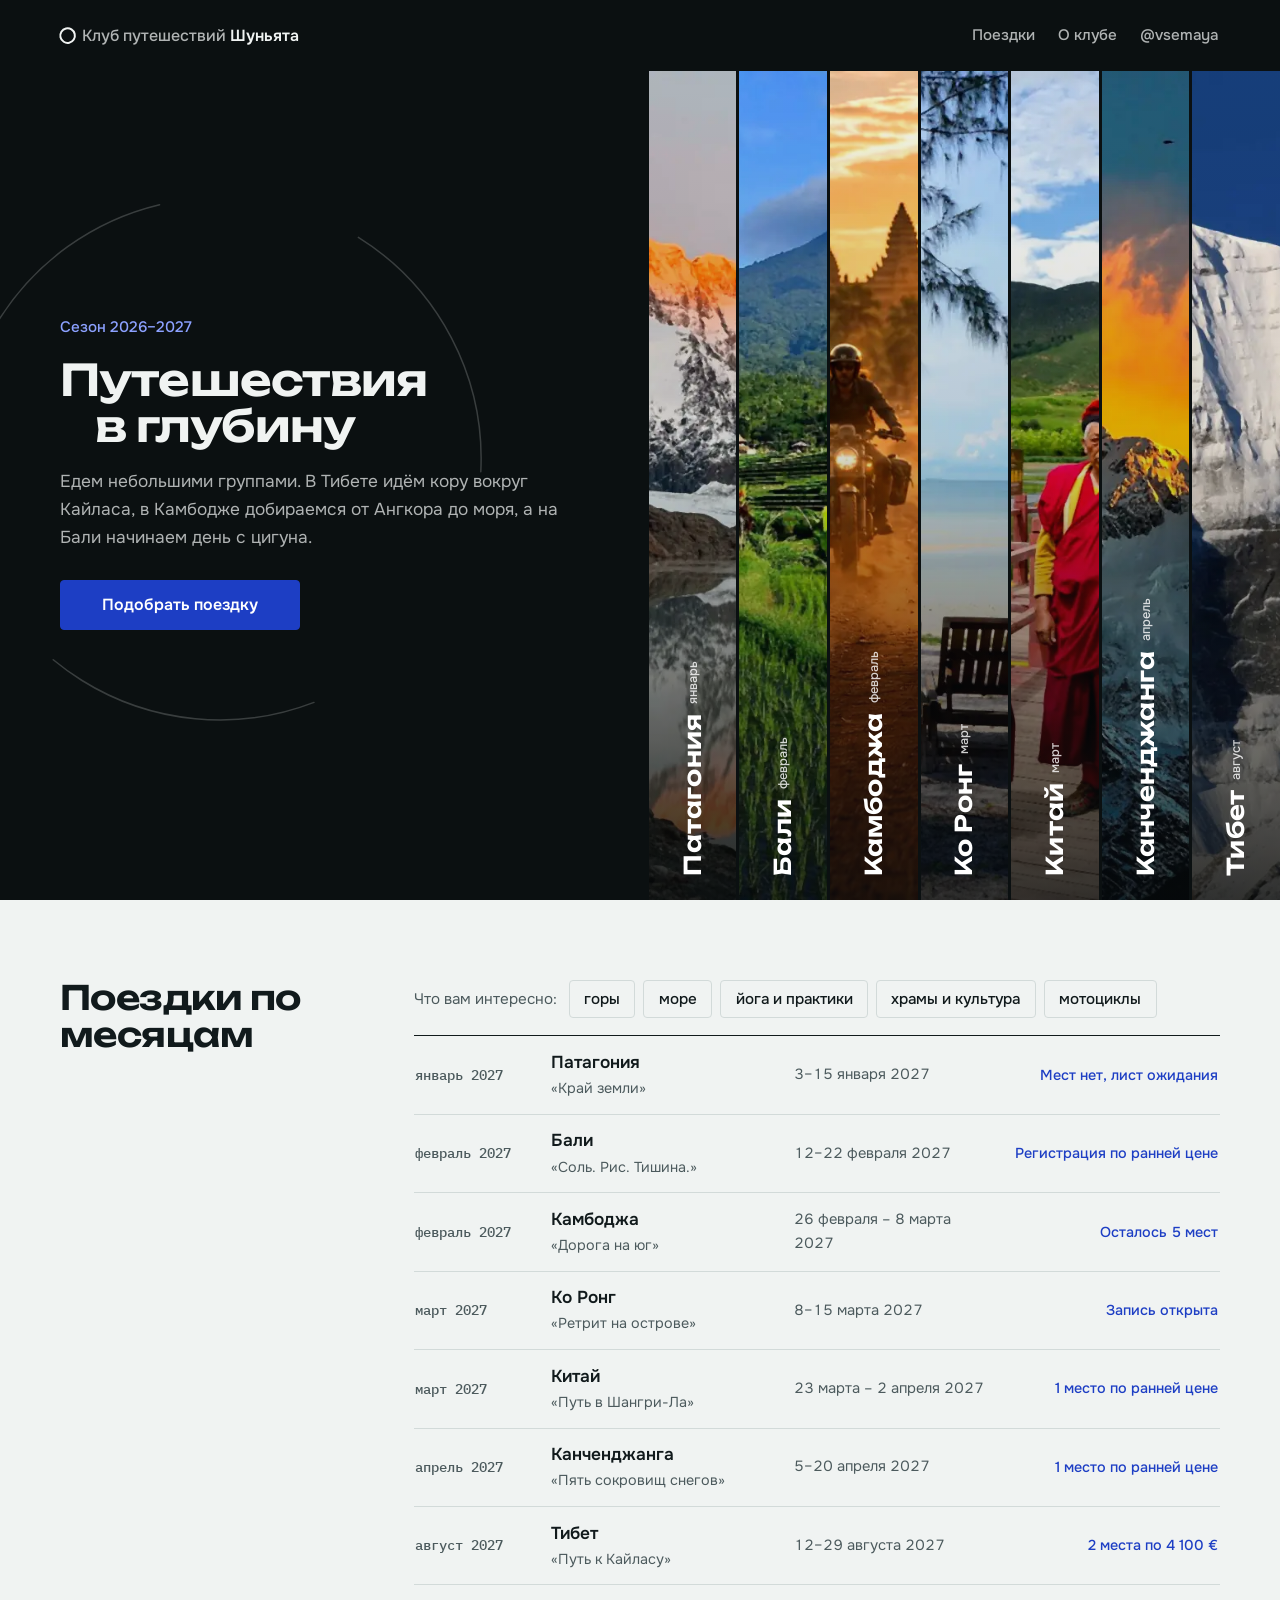
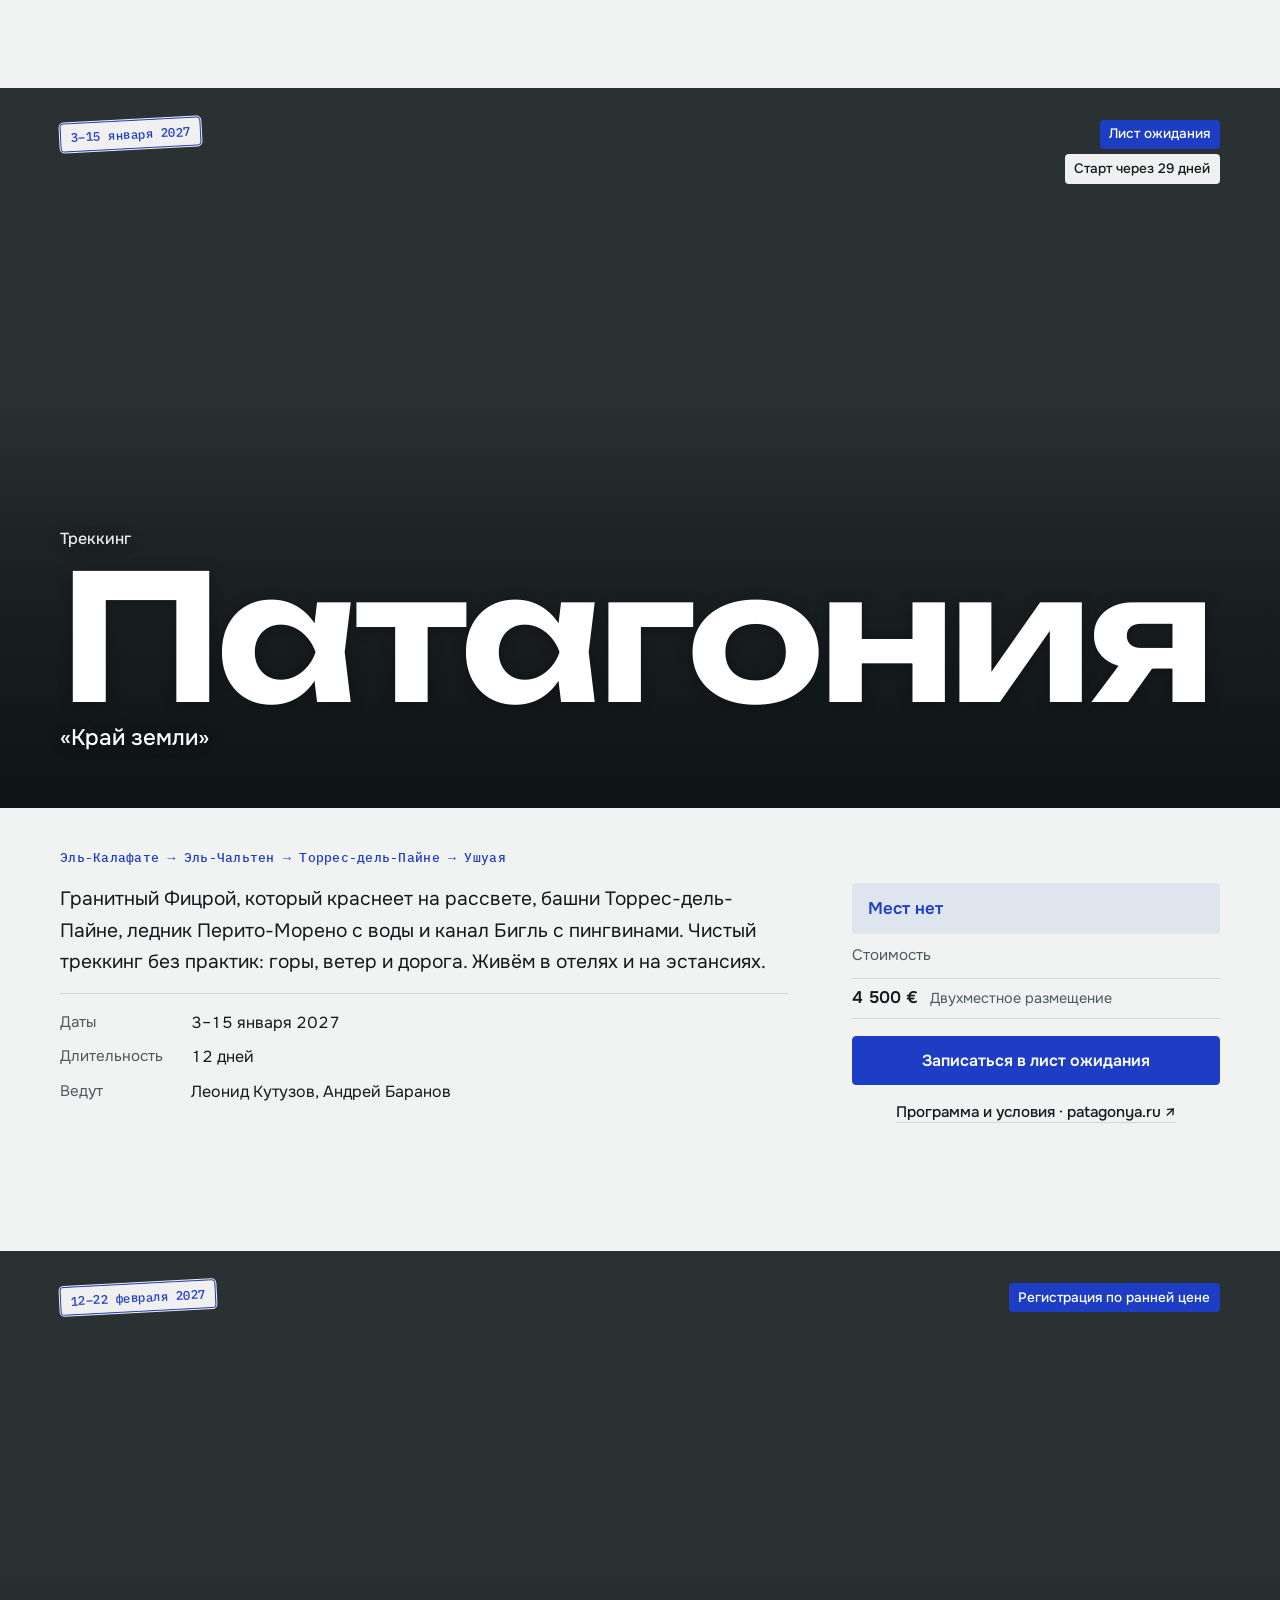
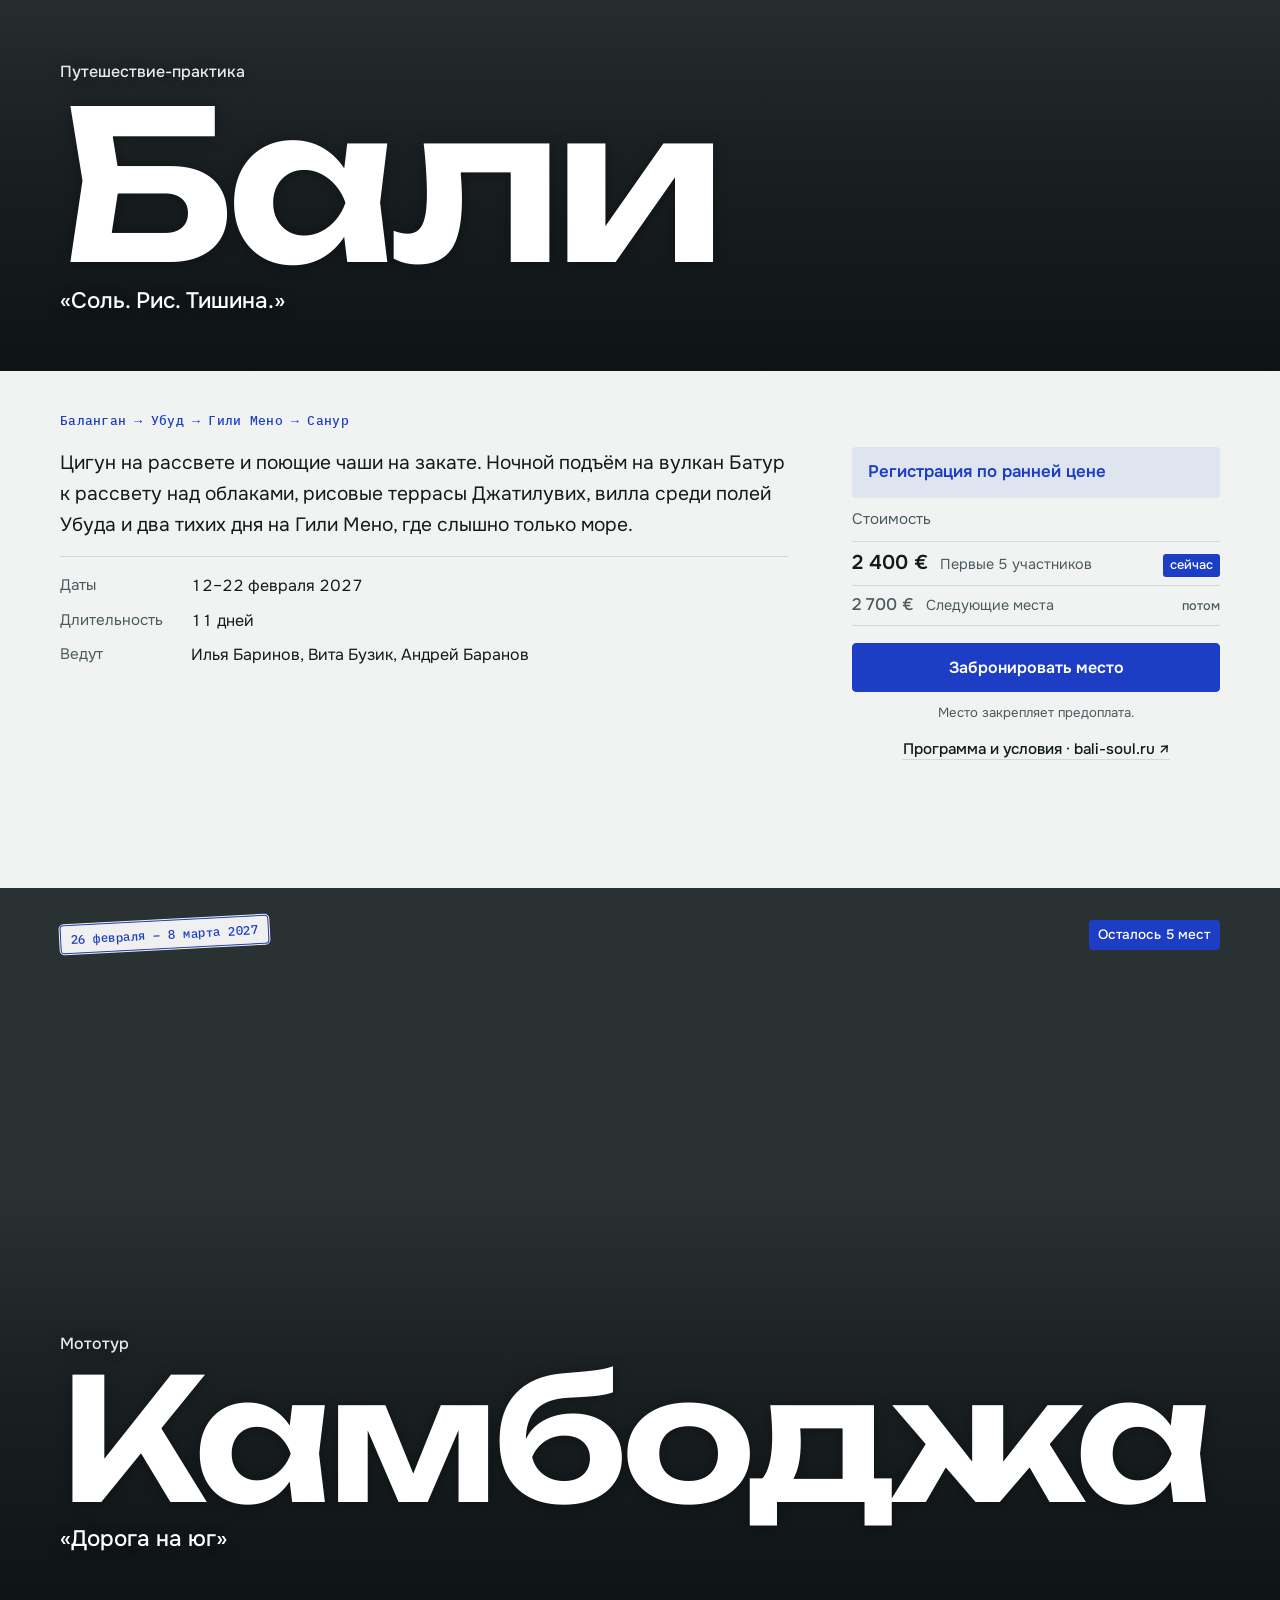
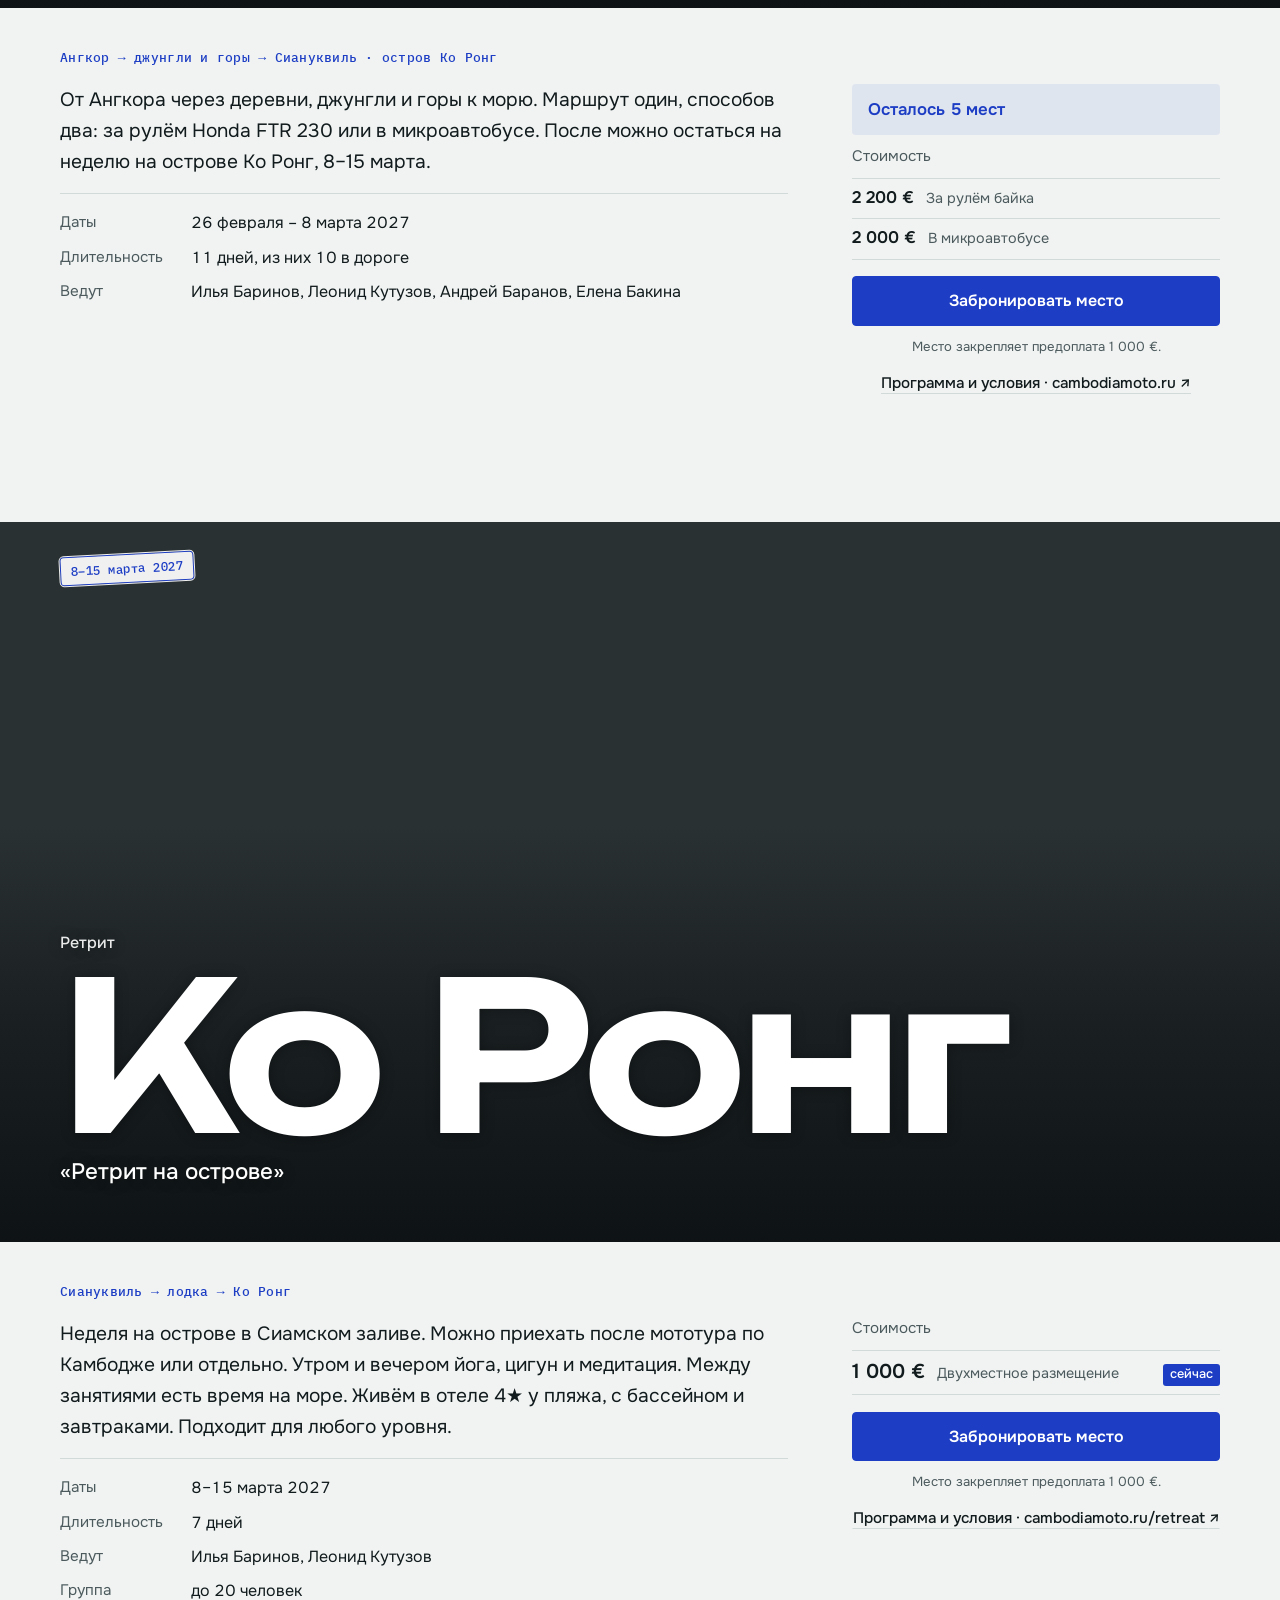
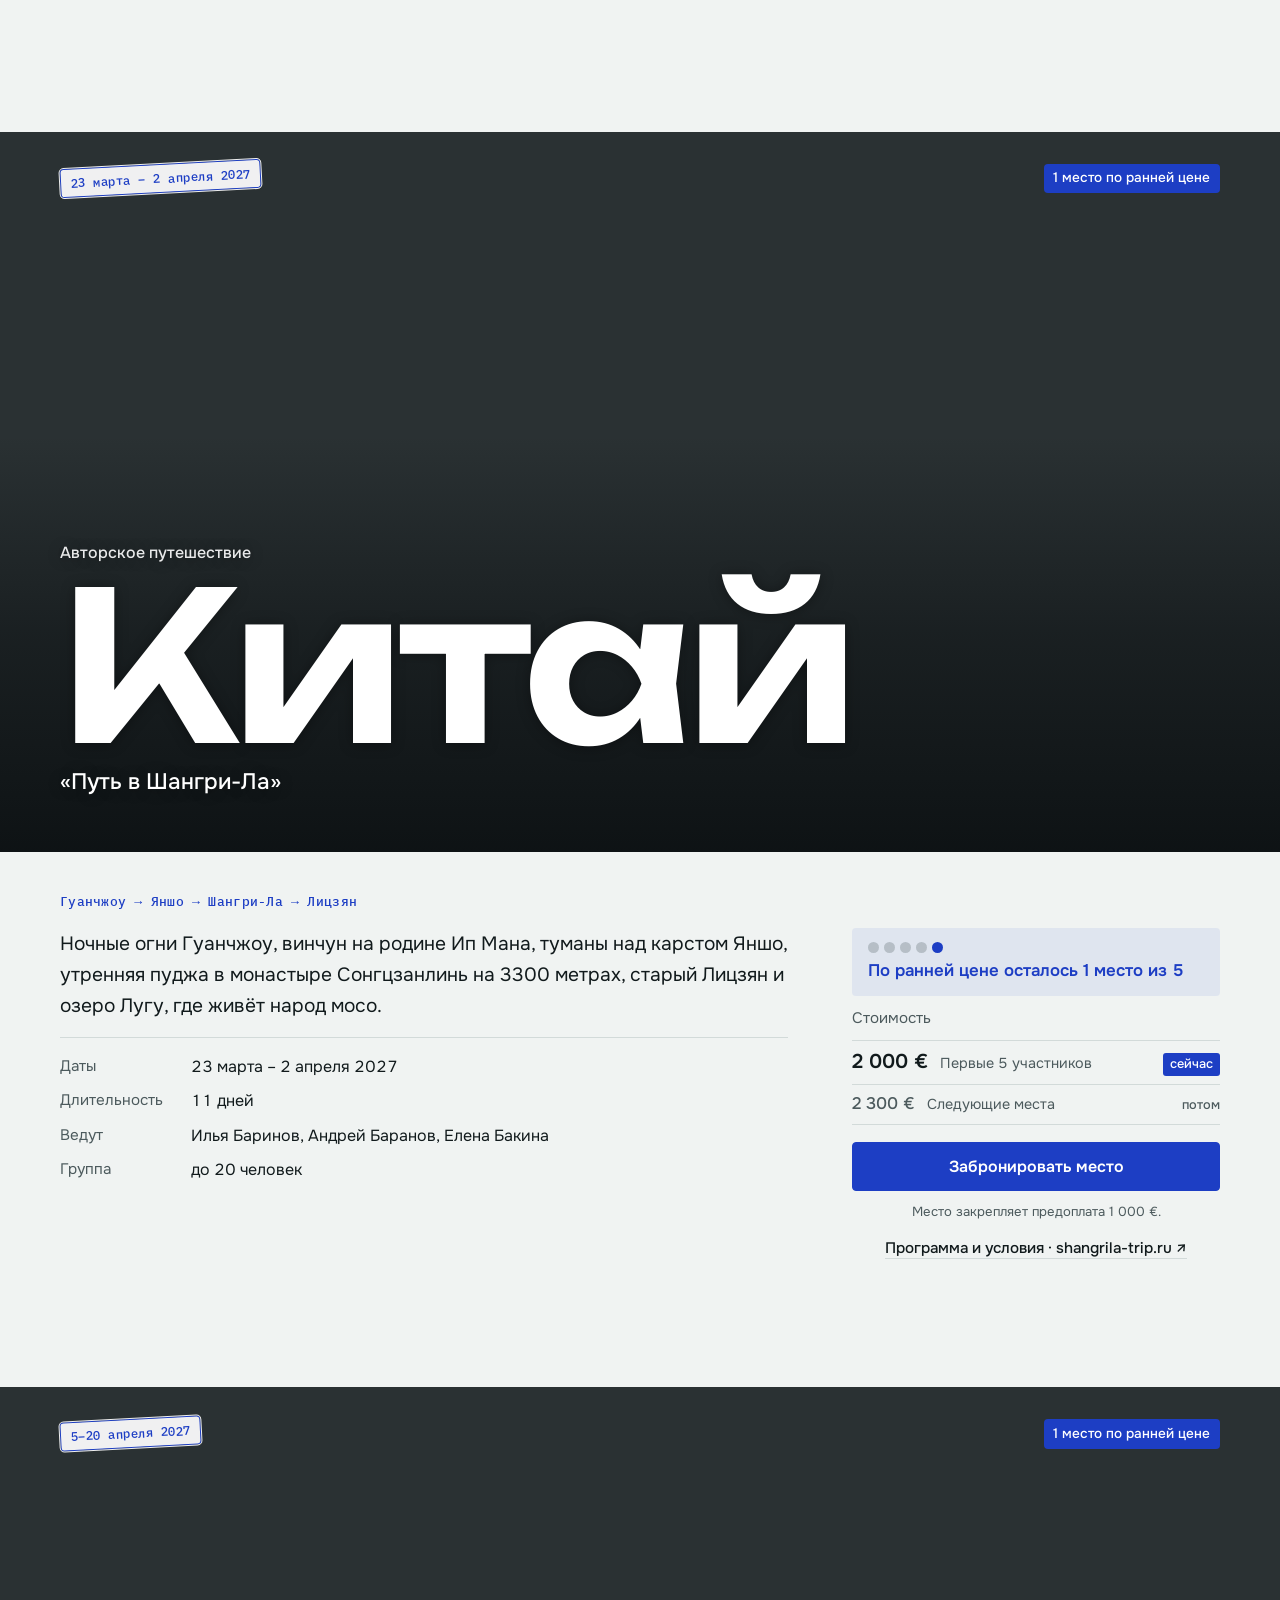
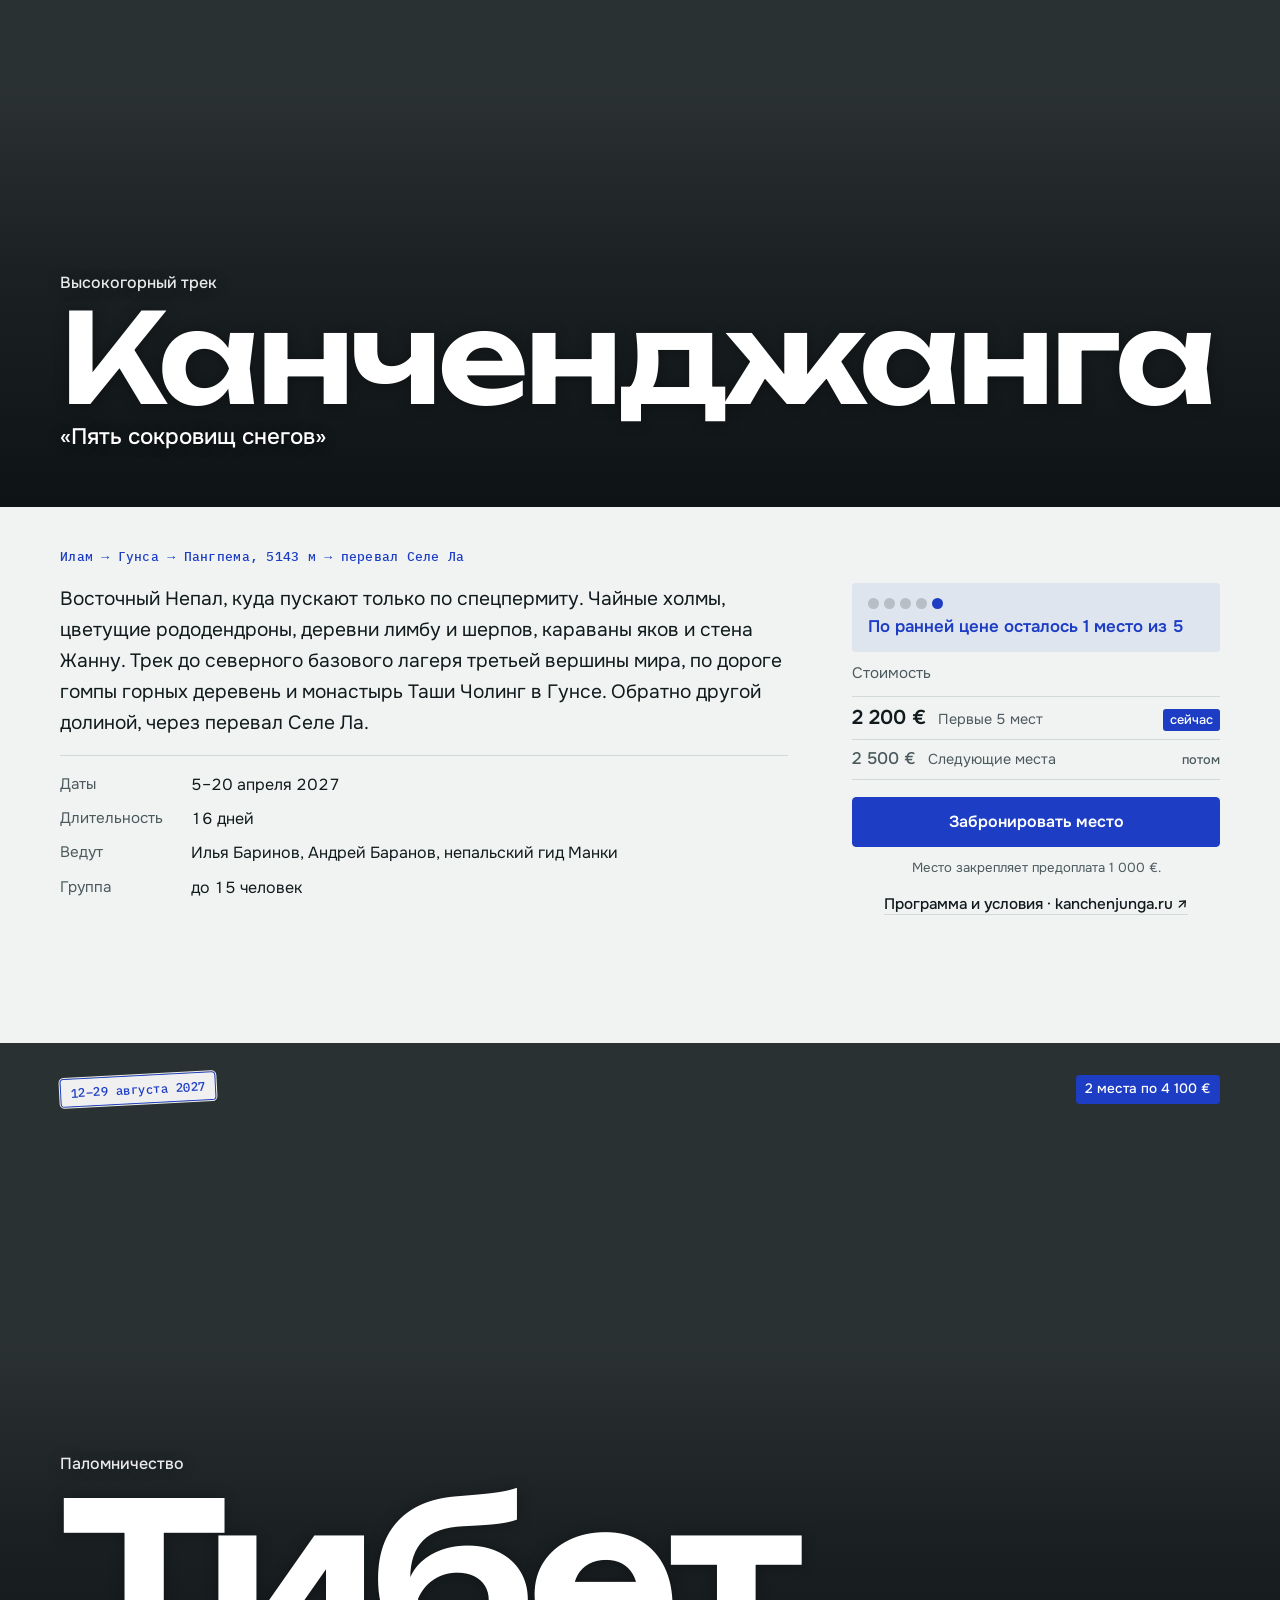
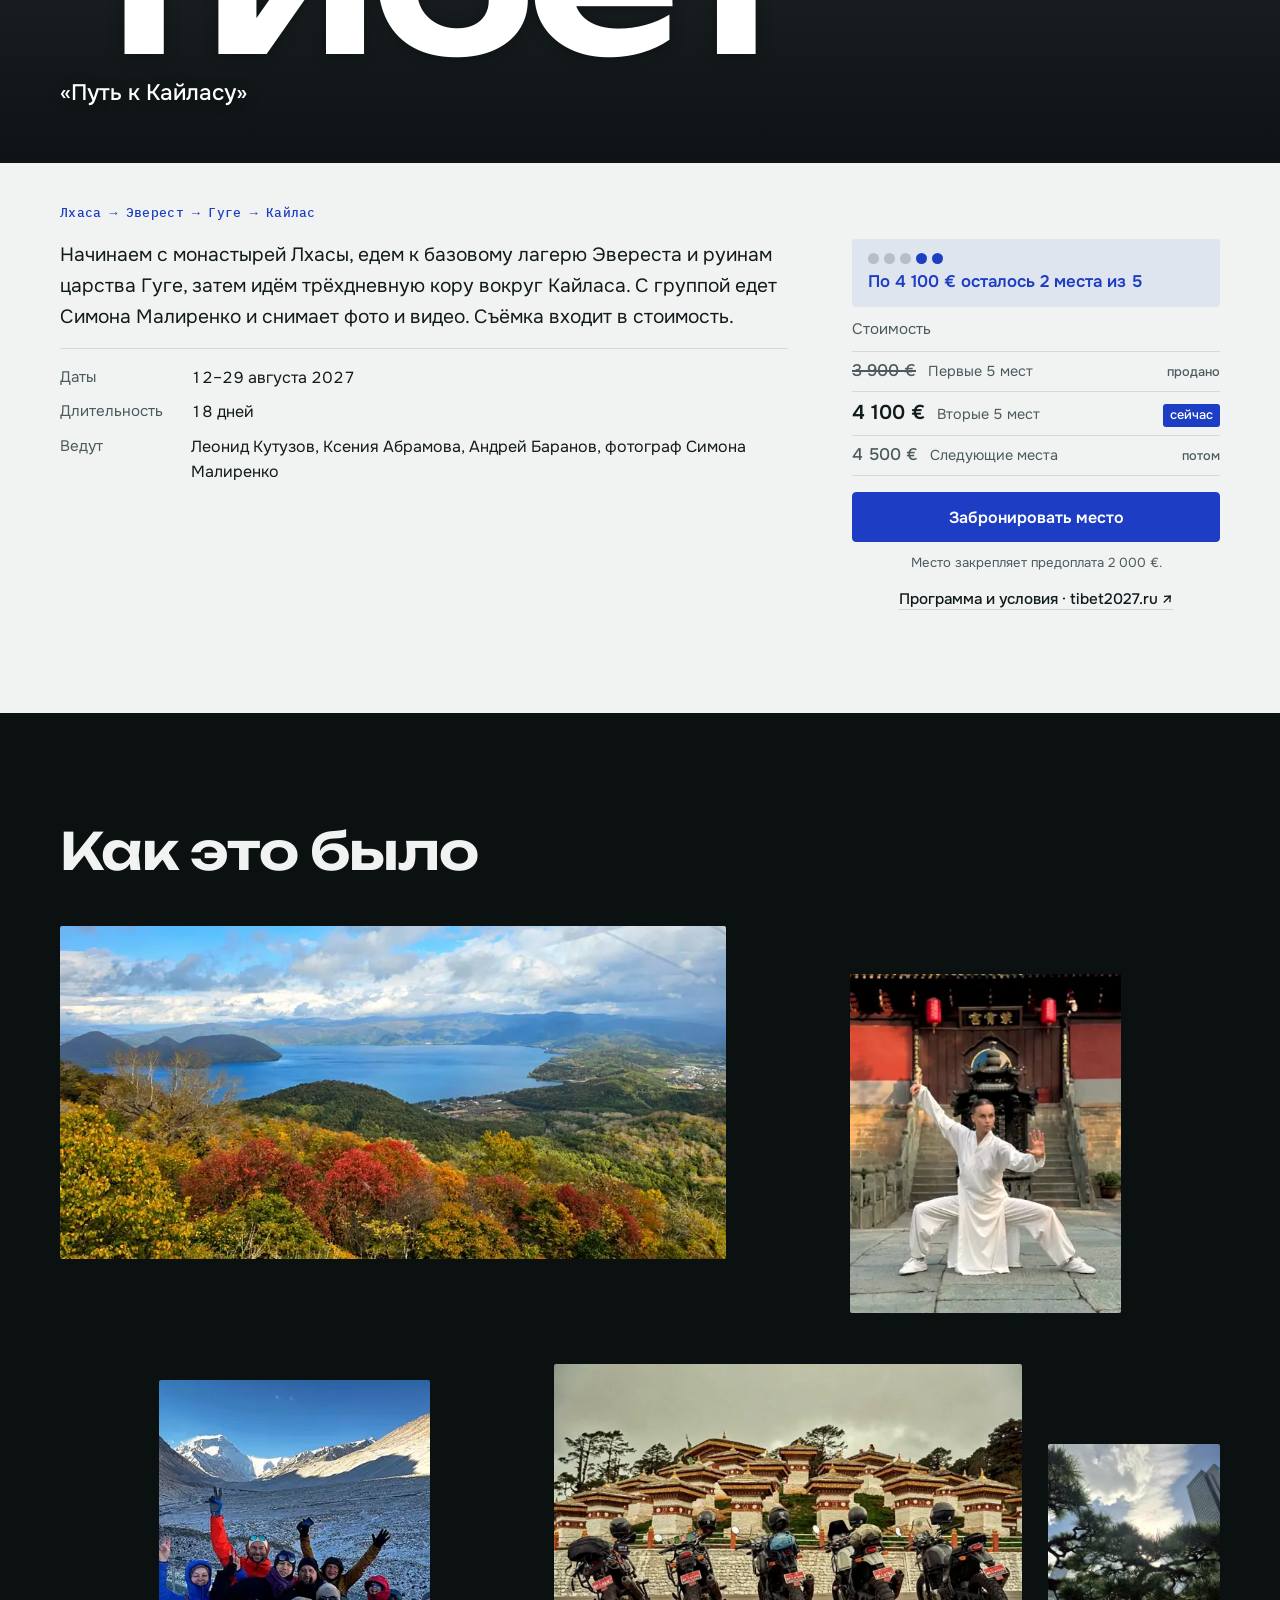
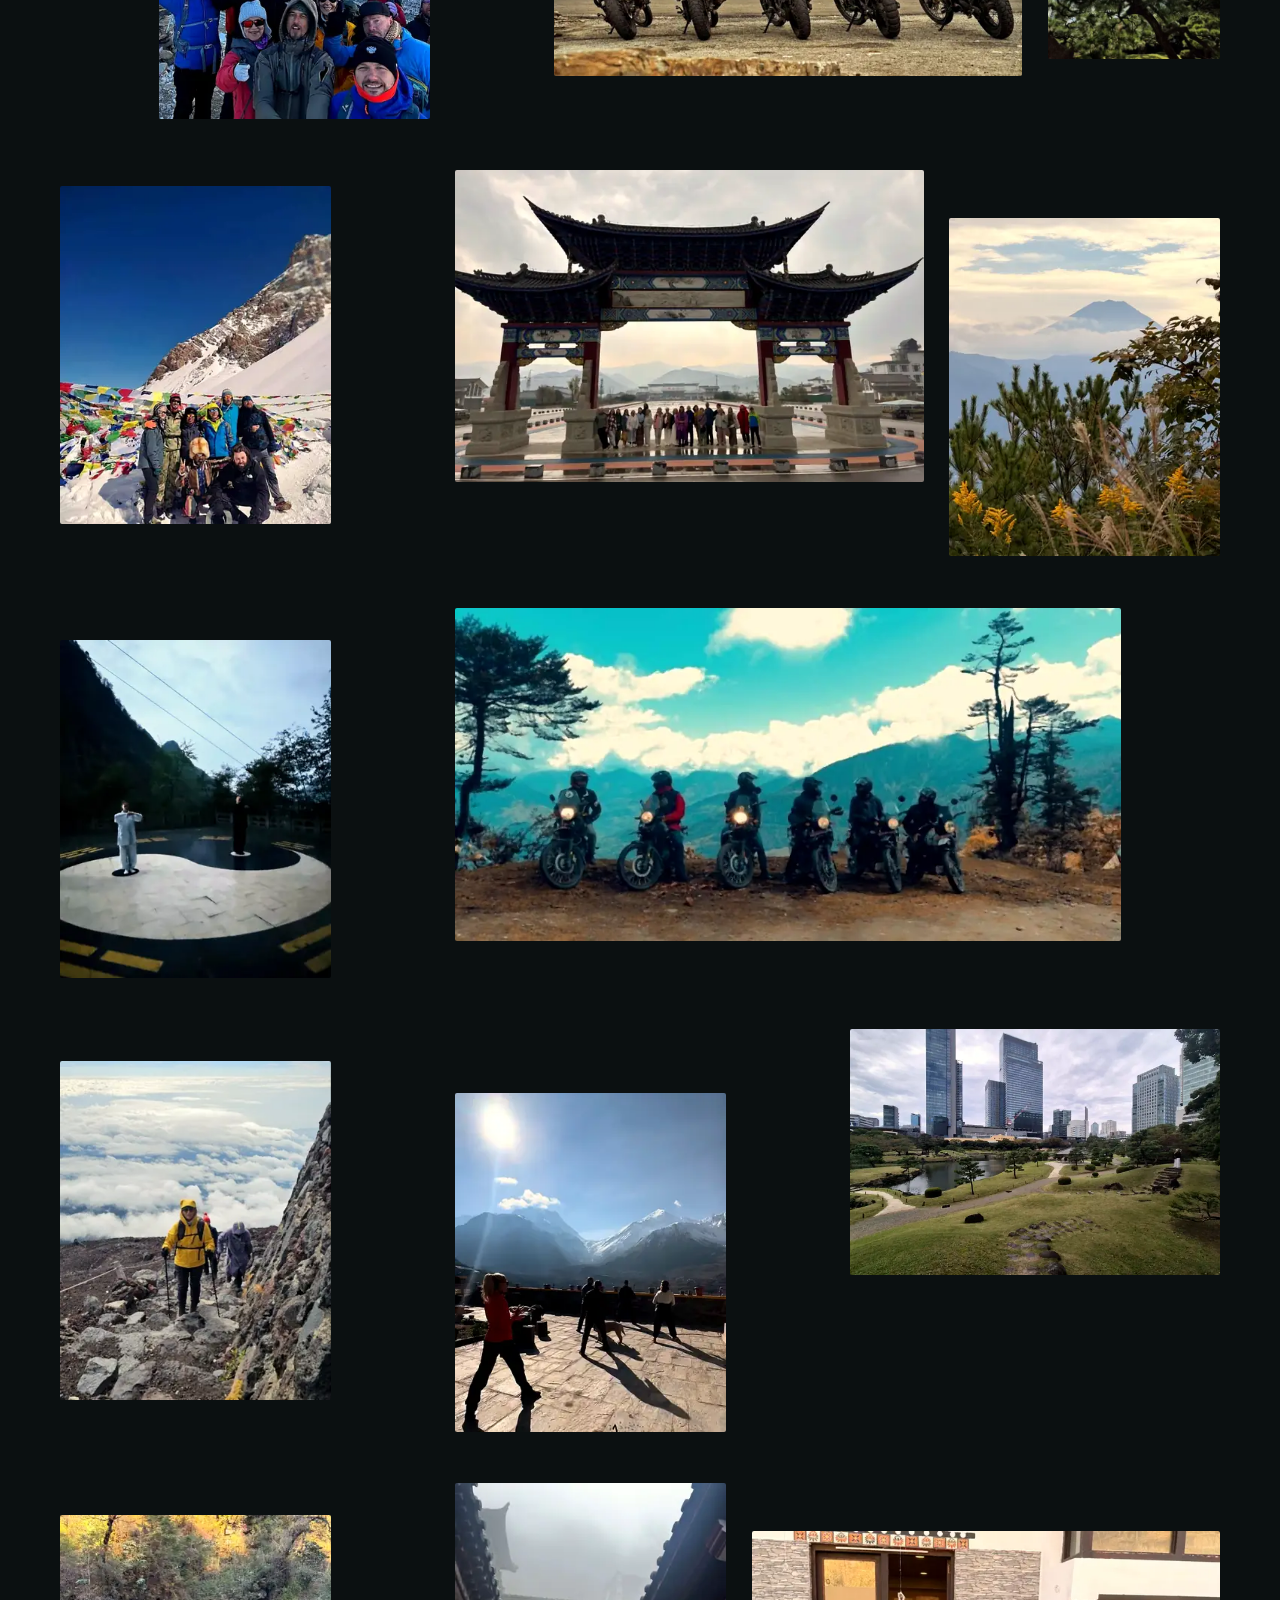
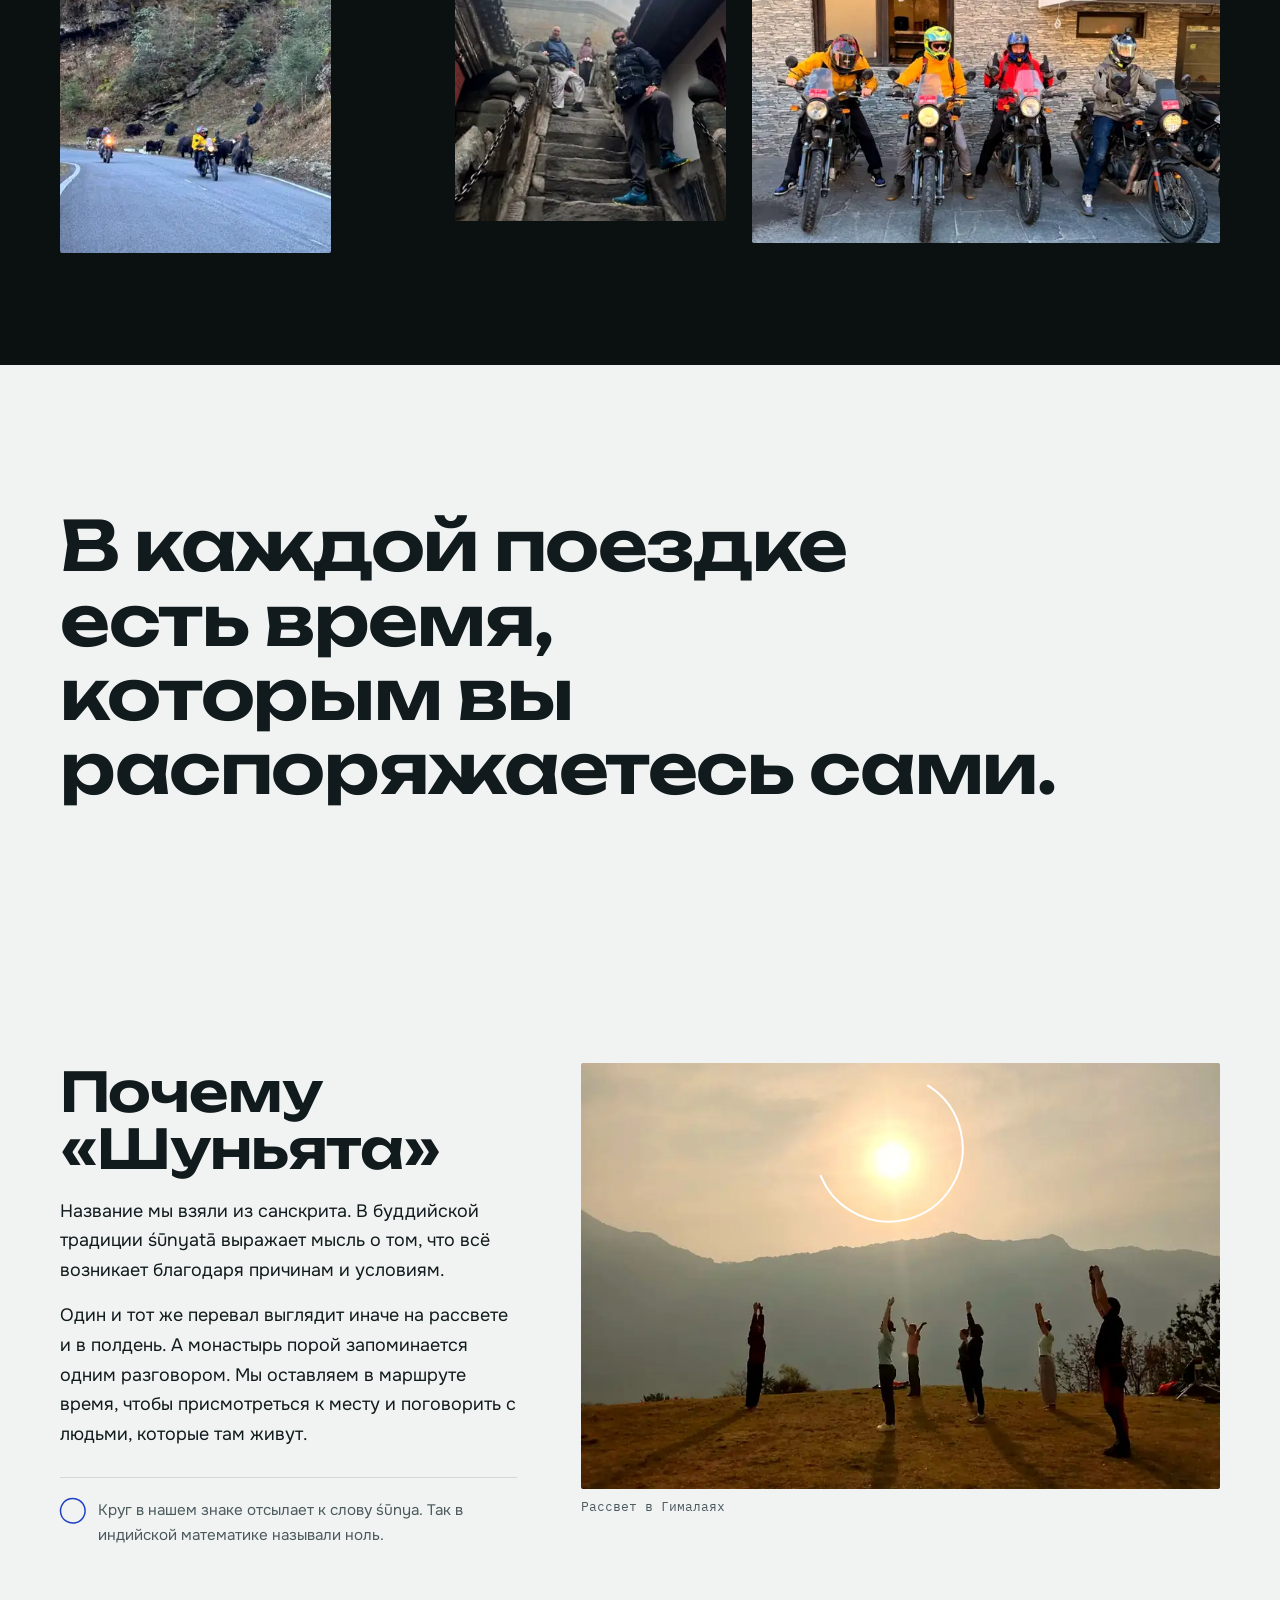
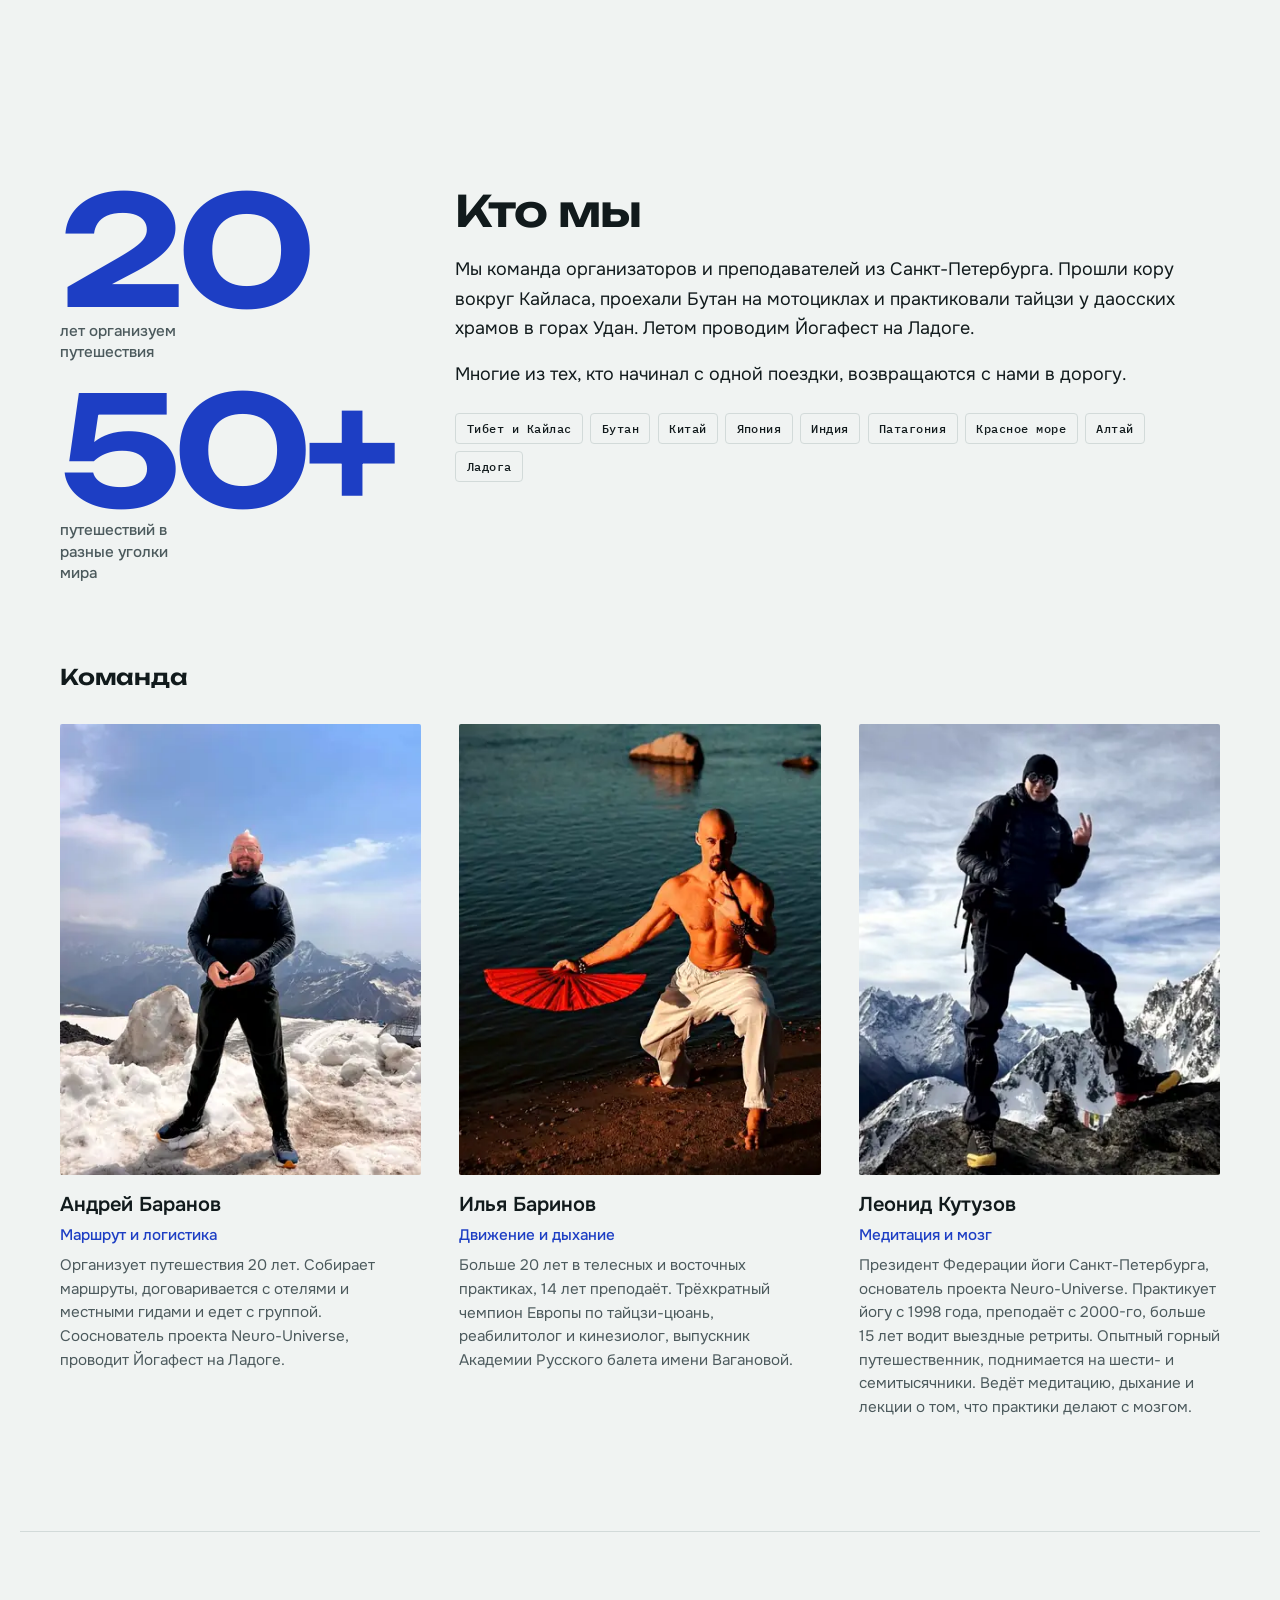
==== commit 1185a032: "Refine Shunyata catalog copy and remove decorative motion" ====
--- a/index.html
+++ b/index.html
@@ -4,7 +4,7 @@
 <meta charset="utf-8">
 <meta name="viewport" content="width=device-width, initial-scale=1, viewport-fit=cover">
 <title>Клуб путешествий Шуньята · сезон 2026–2027</title>
-<meta name="description" content="Клуб путешествий Шуньята: 20 лет и больше 50 авторских путешествий. Особые места, практики в дороге и маленькие группы. Сезон 2026–2027: Патагония, Бали, Камбоджа, ретрит на Ко Ронге, Китай, Канченджанга и Тибет.">
+<meta name="description" content="Клуб путешествий «Шуньята». Авторские поездки небольшими группами. Сезон 2026–2027: Патагония, Бали, Камбоджа, Ко Ронг, Китай, Канченджанга и Тибет.">
 <link rel="canonical" href="https://utromaya-code.github.io/travel-hub/">
 <link rel="icon" href="favicon.ico" sizes="32x32">
 <link rel="icon" href="favicon.svg" type="image/svg+xml">
@@ -15,13 +15,12 @@
 <meta property="og:locale" content="ru_RU">
 <meta property="og:url" content="https://utromaya-code.github.io/travel-hub/">
 <meta property="og:title" content="Клуб путешествий Шуньята · сезон 2026–2027">
-<meta property="og:description" content="Клуб путешествий Шуньята: 20 лет и больше 50 авторских путешествий. Особые места, практики в дороге и маленькие группы. Сезон 2026–2027: Патагония, Бали, Камбоджа, ретрит на Ко Ронге, Китай, Канченджанга и Тибет.">
+<meta property="og:description" content="Клуб путешествий «Шуньята». Авторские поездки небольшими группами. Сезон 2026–2027: Патагония, Бали, Камбоджа, Ко Ронг, Китай, Канченджанга и Тибет.">
 <meta property="og:image" content="https://utromaya-code.github.io/travel-hub/img/og.jpg?v=75ba4682">
 <meta property="og:image:width" content="1200">
 <meta property="og:image:height" content="630">
-<meta property="og:image:alt" content="Фото-полосы поездок сезона, знак пустого круга и надпись «Шуньята, клуб путешествий»">
+<meta property="og:image:alt" content="Фото поездок сезона и логотип клуба путешествий «Шуньята»">
 <meta name="twitter:card" content="summary_large_image">
-<script>document.documentElement.classList.add('js')</script>
 <link rel="preload" href="fonts/unbounded-cyrillic.woff2" as="font" type="font/woff2" crossorigin><link rel="preload" href="fonts/onest-cyrillic.woff2" as="font" type="font/woff2" crossorigin><link rel="preload" href="fonts/onest-latin.woff2" as="font" type="font/woff2" crossorigin><link rel="preload" href="img/patagonia-800.webp" as="image" fetchpriority="high" media="(min-width:760px)">
 <style>
 @font-face{font-family:"IBM Plex Mono";font-style:normal;font-weight:400;font-display:swap;src:url(fonts/plex-mono-cyrillic-400.woff2) format("woff2");unicode-range:U+0301,U+0400-045F,U+0490-0491,U+04B0-04B1,U+2116}
@@ -74,9 +73,6 @@
 .skip{position:absolute;z-index:30;left:var(--gutter);top:.75rem;padding:.6rem .9rem;border-radius:4px;background:var(--fill);color:var(--on-fill);
   font:600 .95rem/1.2 var(--f-body);text-decoration:none;transform:translateY(-200%)}
 .skip:focus{transform:none}
-/* появление при прокрутке: только когда работает JS, один раз; --d задаёт небольшую очередь внутри ряда */
-.js .rv{opacity:0;transform:translateY(2rem);transition:opacity .7s var(--ease),transform .7s var(--ease);transition-delay:var(--d,0s)}
-.js .rv.in{opacity:1;transform:none}
 :focus-visible{outline:2px solid var(--stamp);outline-offset:3px;border-radius:4px}
 .sr{position:absolute;width:1px;height:1px;overflow:hidden;clip-path:inset(50%);white-space:nowrap}
 .wrap{max-width:1240px;margin-inline:auto;padding-inline:var(--gutter)}
@@ -103,9 +99,8 @@
 .hero h1 .ln:nth-of-type(2){padding-left:.8em}
 .hero h1 .ln:nth-of-type(3){padding-left:1.6em}
 .lead{margin:0;max-width:58ch;font-size:clamp(1.02rem,1.6vw,1.2rem);color:var(--on-night-soft)}
-.hero-cta{display:flex;flex-wrap:wrap;align-items:center;gap:.75rem 1.25rem;padding-top:.6rem}
+.hero-cta{display:flex;align-items:center;padding-top:.6rem}
 .hero-cta .btn{min-width:min(100%,15rem)}
-.hero-cta span{font-size:.9rem;color:var(--on-night-soft)}
 
 .masthead.notfound{min-height:100svh;display:flex;flex-direction:column}
 .nf{flex:1;width:100%;display:grid;align-content:center;padding-block:3rem 5rem}
@@ -113,11 +108,10 @@
 .nf .hero>*{order:0}
 .notfound .brand{text-decoration:none;border:0;padding:0}
 
-/* поездки по месяцам: весь сезон по порядку дат, сверху фильтр «Мне нравится» */
+/* поездки по месяцам: весь сезон по порядку дат, сверху фильтр */
 .season{padding-block:clamp(3rem,7vw,5rem) 0;display:grid;gap:1.25rem}
 @media (min-width:980px){.season{grid-template-columns:minmax(0,18.5rem) minmax(0,1fr);column-gap:clamp(2.5rem,4.5vw,4rem);align-items:start}}
-.season h2{margin:0 0 .6rem;font:600 clamp(1.5rem,2.8vw,2.1rem)/1.1 var(--f-display);letter-spacing:-.015em;text-wrap:balance}
-.season-lead{margin:0;max-width:34ch;color:var(--ink-soft);font-size:.95rem}
+.season h2{margin:0;font:600 clamp(1.5rem,2.8vw,2.1rem)/1.1 var(--f-display);letter-spacing:-.015em;text-wrap:balance}
 .season-filter{display:flex;flex-wrap:wrap;align-items:center;gap:.5rem;margin:0 0 1.1rem}
 .season-filter>span{margin-right:.25rem;color:var(--ink-soft);font-size:.95rem}
 .tag{appearance:none;cursor:pointer;padding:.55rem .9rem;border:1px solid var(--line);border-radius:4px;background:none;color:var(--ink);
@@ -146,7 +140,7 @@
 .spines-nav{min-width:0}
 .spines{display:flex;gap:clamp(4px,.8vw,8px);height:clamp(300px,42vw,460px)}
 .spine{position:relative;flex:1 1 0;min-width:0;overflow:hidden;border-radius:4px;text-decoration:none;color:var(--on-photo);
-  background:#2a3133 var(--img) var(--pos)/cover no-repeat;transition:flex-grow .6s var(--ease)}
+  background:#2a3133 var(--img) var(--pos)/cover no-repeat;transition:flex-grow 150ms ease-out}
 .spine::after{content:"";position:absolute;inset:0;background:linear-gradient(to top,rgba(6,10,12,.82) 0%,rgba(6,10,12,.15) 55%,rgba(6,10,12,.05) 100%)}
 /* название и месяц одной вертикальной строкой снизу вверх: месяц никогда не шире полосы */
 .spine-label{position:absolute;z-index:1;left:50%;bottom:1.2rem;display:flex;align-items:center;gap:.6rem;white-space:nowrap;
@@ -177,11 +171,10 @@
   .spine{border-radius:0}
 }
 /* на телефоне те же полосы, повёрнутые на 90°: восемь горизонтальных фото-полос одна под другой,
-   все поездки видны сразу, ничего не обрезано. При открытии полосы выезжают по очереди. */
+   все поездки видны сразу, ничего не обрезано. */
 @media (max-width:759px){
   .spines{display:grid;gap:3px;height:auto}
-  .spine{height:3.9rem;border-radius:4px;background-image:none;
-    animation:band-in .7s var(--ease) both;animation-delay:calc(var(--i,0) * 60ms + 150ms)}
+  .spine{height:3.9rem;border-radius:4px;background-image:none}
   .spine::after{background:linear-gradient(90deg,rgba(6,10,12,.72) 0%,rgba(6,10,12,.3) 45%,rgba(6,10,12,.3) 62%,rgba(6,10,12,.62) 100%)}
   .spine-label{inset:0 1rem;display:flex;align-items:center;justify-content:space-between;gap:1rem;
     writing-mode:horizontal-tb;transform:none}
@@ -197,8 +190,6 @@
   .spines-nav{order:2;margin-top:.6rem}
   .lead{order:3;margin-top:.8rem}
 }
-/* только сдвиг, без прозрачности: полосы видны с первого кадра и не задерживают отрисовку */
-@keyframes band-in{from{transform:translateX(-1.25rem)}}
 
 /* строка поездок: появляется, пока на экране главы */
 .tripnav{position:fixed;z-index:20;top:env(safe-area-inset-top,0px);left:0;right:0;background:var(--paper);border-bottom:1px solid var(--line);
@@ -220,9 +211,8 @@
 .trip-photo{position:relative;display:block;overflow:hidden;aspect-ratio:4/5;color:var(--on-photo);text-decoration:none;background:#2a3133}
 @media (min-width:600px){.trip-photo{aspect-ratio:auto;height:clamp(26rem,64vw,40rem)}}
 @media (min-width:1000px){.trip-photo{height:clamp(30rem,80svh,54rem)}}
-/* фото чуть выше рамки и при прокрутке движется медленнее текста: глубина, как в кино */
-.photo{position:absolute;left:0;top:-8%;width:100%;height:116%;object-fit:cover;object-position:var(--pos);
-  transform:translate3d(0,var(--py,0px),0);will-change:transform}
+/* Фото чуть выше рамки, чтобы сохранить исходное кадрирование. */
+.photo{position:absolute;left:0;top:-8%;width:100%;height:116%;object-fit:cover;object-position:var(--pos)}
 .trip-photo::after{content:"";position:absolute;inset:0;background:linear-gradient(to top,var(--scrim) 0%,rgba(6,10,12,.45) 30%,rgba(6,10,12,0) 58%)}
 .cap{position:absolute;z-index:1;left:0;right:0;bottom:0;padding:0 var(--edge) clamp(1.5rem,4.5vw,3.5rem);display:grid;gap:.5rem;text-shadow:0 1px 14px rgba(0,0,0,.35);
   container-type:inline-size}
@@ -345,35 +335,27 @@
 .principles h3{margin:0;font:600 clamp(1.15rem,2vw,1.45rem)/1.25 var(--f-display);letter-spacing:-.01em;text-wrap:balance}
 .principles li p{margin:0;color:var(--ink-soft);line-height:1.6}
 
-/* фраза-манифест: слова проявляются по очереди при прокрутке */
+/* Фраза о свободном времени в маршруте */
 .manifesto{padding-block:clamp(5rem,12vw,9rem)}
 .manifesto-text{margin:0;max-width:22ch;font:600 clamp(2rem,5.4vw,4.3rem)/1.08 var(--f-display);letter-spacing:-.02em;text-wrap:balance}
-.js .manifesto .w{opacity:.48;transition:opacity .5s var(--ease)}
-.js .manifesto .w.on{opacity:1}
-.manifesto-note{margin:1.75rem 0 0;font:500 .95rem/1.4 var(--f-mono);color:var(--stamp)}
-
-/* знак «пустой круг» (шуньята, санскр. «пустое», ноль): тонкое кольцо с разрывом, рисуется один раз */
+
+/* Знак клуба: тонкое кольцо с разрывом */
 .ring{display:block;overflow:visible;pointer-events:none}
 .ring circle{fill:none;stroke:currentColor;stroke-width:1.5;vector-effect:non-scaling-stroke;stroke-linecap:round;
   stroke-dasharray:92 100;transform:rotate(-58deg);transform-origin:50% 50%}
-@keyframes ring-draw{from{stroke-dasharray:0 100}}
 .brand .ring{display:inline-block;width:.95em;height:.95em;margin-right:.45em;vertical-align:-.12em}
 .brand .ring circle{stroke-width:2}
 /* большое кольцо за заголовком первого экрана */
 .intro.has-ring{position:relative;overflow:clip}
 .intro.has-ring>*{position:relative;z-index:1}
 .intro>.hero-ring{position:absolute;z-index:0;color:var(--on-night);opacity:.2;width:min(78vw,24rem);right:-18vw;top:-1rem}
-.hero-ring circle{animation:ring-draw 2.2s var(--ease) .3s both}
 @media (min-width:980px){.intro>.hero-ring{width:34rem;right:auto;left:calc(var(--edge) - 7rem);top:50%;transform:translateY(-55%)}}
 
 /* почему шуньята: текст и рассвет, кольцо вокруг солнца */
 .meaning{padding-block:clamp(4rem,9vw,7rem);display:grid;gap:2rem}
 @media (min-width:980px){.meaning{grid-template-columns:minmax(0,5fr) minmax(0,7fr);column-gap:clamp(2.5rem,5vw,5rem);align-items:start}}
-.meaning-word{margin:0 0 .75rem;font:500 .95rem/1.4 var(--f-mono);color:var(--stamp)}
 .meaning h2{margin:0 0 1.25rem;font:600 clamp(1.9rem,4.4vw,3.4rem)/1.05 var(--f-display);letter-spacing:-.02em}
 .meaning-text p{margin:0 0 1rem;max-width:56ch;font-size:clamp(1.03rem,1.4vw,1.15rem);line-height:1.65}
-.meaning-goal{margin-top:1.75rem;padding-top:1.5rem;border-top:1px solid var(--ink)}
-.meaning-goal h3{margin:0 0 .9rem;font:600 clamp(1.2rem,2.2vw,1.55rem)/1.2 var(--f-display);letter-spacing:-.01em}
 .meaning-zero{display:flex;gap:.75rem;align-items:flex-start;margin-top:1.75rem!important;padding-top:1.25rem;border-top:1px solid var(--line);
   color:var(--ink-soft);font-size:.95rem!important}
 .meaning-zero .ring{flex:0 0 1.6rem;height:1.6rem;color:var(--stamp)}
@@ -381,8 +363,7 @@
 .meaning-photo{position:relative}
 .meaning-photo img{display:block;width:100%;height:auto;border-radius:2px;background:var(--line)}
 .meaning-photo .ring{position:absolute;left:var(--rx);top:var(--ry);width:var(--rd);aspect-ratio:1;transform:translate(-50%,-50%);color:#fff}
-.meaning-photo .ring circle{stroke-width:2;stroke-dasharray:0 100}
-.meaning figure.in .ring circle{stroke-dasharray:92 100;transition:stroke-dasharray 2s var(--ease) .4s}
+.meaning-photo .ring circle{stroke-width:2}
 .meaning figcaption{padding-top:.6rem;font:400 .8rem/1.4 var(--f-mono);color:var(--ink-soft)}
 
 /* что говорят участники */
@@ -399,8 +380,7 @@
 /* частые сомнения */
 .faq{padding-block:clamp(3.5rem,8vw,6rem);border-top:1px solid var(--line);display:grid;gap:1.5rem}
 @media (min-width:980px){.faq{grid-template-columns:22rem minmax(0,1fr);gap:4.5rem}}
-.faq-head h2{margin-bottom:.75rem}
-.faq-head p{margin:0;color:var(--ink-soft);max-width:40ch}
+.faq-head h2{margin:0}
 .faq-list{border-top:1px solid var(--ink);min-width:0}
 .faq details{border-bottom:1px solid var(--line)}
 .faq summary{list-style:none;cursor:pointer;display:grid;grid-template-columns:minmax(0,1fr) auto;gap:1rem;align-items:baseline;padding:1.05rem .1rem;font:600 1.08rem/1.35 var(--f-body)}
@@ -447,12 +427,7 @@
 @media (prefers-reduced-motion:reduce){
   html{scroll-behavior:auto}
   .spine,.btn,.top a,.tripnav,.tripnav.is-on,.dock,.dock.is-on,.side-cta,.side-cta.is-on,.faq summary::after{transition:none}
-  .photo{transform:none}
   .btn:active{transform:none}
-  .js .rv{transform:none;transition:opacity .7s var(--ease)}
-  .hero-ring circle{animation:none}
-  .meaning-photo .ring circle{stroke-dasharray:92 100;transition:none}
-  .spine{animation:none}
 }
 
 .t-patagonia{--img:url("img/patagonia-800.webp");--pos:30% 50%;--img2:url("img/patagonia-1200.webp")}
@@ -475,36 +450,34 @@
 
   <div class="intro has-ring"><svg class="ring hero-ring" viewBox="0 0 100 100" aria-hidden="true"><circle cx="50" cy="50" r="48" pathLength="100"/></svg>
     <header class="hero">
-      <p class="eyebrow">Сезон 2026–2027 · семь поездок</p>
-      <h1><span class="ln">Путешествия</span><br><span class="ln">в пустоту</span></h1>
-      <p class="lead">Шуньята на санскрите значит «пустотность». Это не пустота, где ничего нет, а простор, который появляется, когда стихает привычный шум. За 20 лет и больше 50 путешествий мы нашли места, где это чувствуется: кора вокруг Кайласа, монастыри Тибета, рассвет в Гималаях, дороги Бутана.</p>
+      <p class="eyebrow">Сезон 2026–2027</p>
+      <h1><span class="ln">Путешествия</span><br><span class="ln">в глубину</span></h1>
+      <p class="lead">Едем небольшими группами. В Тибете идём кору вокруг Кайласа, в Камбодже добираемся от Ангкора до моря, а на Бали начинаем день с цигуна.</p>
       <div class="hero-cta">
-        <a class="btn btn-primary" href="https://t.me/vsemaya?text=%D0%97%D0%B4%D1%80%D0%B0%D0%B2%D1%81%D1%82%D0%B2%D1%83%D0%B9%D1%82%D0%B5%21%20%D0%9F%D0%BE%D0%BC%D0%BE%D0%B3%D0%B8%D1%82%D0%B5%20%D0%B2%D1%8B%D0%B1%D1%80%D0%B0%D1%82%D1%8C%20%D0%BF%D0%BE%D0%B5%D0%B7%D0%B4%D0%BA%D1%83." target="_blank" rel="noopener">Помочь с выбором</a>
-        <span>Расскажем про сложность и группу в Telegram</span>
+        <a class="btn btn-primary" href="https://t.me/vsemaya?text=%D0%97%D0%B4%D1%80%D0%B0%D0%B2%D1%81%D1%82%D0%B2%D1%83%D0%B9%D1%82%D0%B5%21%20%D0%9F%D0%BE%D0%BC%D0%BE%D0%B3%D0%B8%D1%82%D0%B5%20%D0%B2%D1%8B%D0%B1%D1%80%D0%B0%D1%82%D1%8C%20%D0%BF%D0%BE%D0%B5%D0%B7%D0%B4%D0%BA%D1%83." target="_blank" rel="noopener">Подобрать поездку</a>
       </div>
     </header>
 
     <nav class="spines-nav" aria-label="Все поездки сезона">
       <div class="spines">
-      <a class="spine t-patagonia" href="#patagonia" style="--i:0"><picture><source media="(max-width:759px)" srcset="img/patagonia-band.webp" type="image/webp"><img class="band" src="[data-uri]" alt="" fetchpriority="low" decoding="async"></picture><span class="spine-label"><span class="spine-name">Патагония</span> <span class="spine-month">январь</span></span><span class="sr">3–15 января 2027</span></a>
-      <a class="spine t-bali" href="#bali" style="--i:1"><picture><source media="(max-width:759px)" srcset="img/bali-band.webp" type="image/webp"><img class="band" src="[data-uri]" alt="" fetchpriority="low" decoding="async"></picture><span class="spine-label"><span class="spine-name">Бали</span> <span class="spine-month">февраль</span></span><span class="sr">12–22 февраля 2027</span></a>
-      <a class="spine t-cambodia" href="#cambodia" style="--i:2"><picture><source media="(max-width:759px)" srcset="img/cambodia-band.webp" type="image/webp"><img class="band" src="[data-uri]" alt="" fetchpriority="low" decoding="async"></picture><span class="spine-label"><span class="spine-name">Камбоджа</span> <span class="spine-month">февраль</span></span><span class="sr">26 февраля – 8 марта 2027</span></a>
-      <a class="spine t-kohrong" href="#kohrong" style="--i:3"><picture><source media="(max-width:759px)" srcset="img/kohrong-band.webp" type="image/webp"><img class="band" src="[data-uri]" alt="" fetchpriority="low" decoding="async"></picture><span class="spine-label"><span class="spine-name">Ко Ронг</span> <span class="spine-month">март</span></span><span class="sr">8–15 марта 2027</span></a>
-      <a class="spine t-china" href="#china" style="--i:4"><picture><source media="(max-width:759px)" srcset="img/china-band.webp" type="image/webp"><img class="band" src="[data-uri]" alt="" fetchpriority="low" decoding="async"></picture><span class="spine-label"><span class="spine-name">Китай</span> <span class="spine-month">март</span></span><span class="sr">23 марта – 2 апреля 2027</span></a>
-      <a class="spine t-kanchenjunga" href="#kanchenjunga" style="--i:5"><picture><source media="(max-width:759px)" srcset="img/kanchenjunga-band.webp" type="image/webp"><img class="band" src="[data-uri]" alt="" fetchpriority="low" decoding="async"></picture><span class="spine-label"><span class="spine-name">Канченджанга</span> <span class="spine-month">апрель</span></span><span class="sr">5–20 апреля 2027</span></a>
-      <a class="spine t-tibet" href="#tibet" style="--i:6"><picture><source media="(max-width:759px)" srcset="img/tibet-band.webp" type="image/webp"><img class="band" src="[data-uri]" alt="" fetchpriority="low" decoding="async"></picture><span class="spine-label"><span class="spine-name">Тибет</span> <span class="spine-month">август</span></span><span class="sr">12–29 августа 2027</span></a>
+      <a class="spine t-patagonia" href="#patagonia"><picture><source media="(max-width:759px)" srcset="img/patagonia-band.webp" type="image/webp"><img class="band" src="[data-uri]" alt="" fetchpriority="low" decoding="async"></picture><span class="spine-label"><span class="spine-name">Патагония</span> <span class="spine-month">январь</span></span><span class="sr">3–15 января 2027</span></a>
+      <a class="spine t-bali" href="#bali"><picture><source media="(max-width:759px)" srcset="img/bali-band.webp" type="image/webp"><img class="band" src="[data-uri]" alt="" fetchpriority="low" decoding="async"></picture><span class="spine-label"><span class="spine-name">Бали</span> <span class="spine-month">февраль</span></span><span class="sr">12–22 февраля 2027</span></a>
+      <a class="spine t-cambodia" href="#cambodia"><picture><source media="(max-width:759px)" srcset="img/cambodia-band.webp" type="image/webp"><img class="band" src="[data-uri]" alt="" fetchpriority="low" decoding="async"></picture><span class="spine-label"><span class="spine-name">Камбоджа</span> <span class="spine-month">февраль</span></span><span class="sr">26 февраля – 8 марта 2027</span></a>
+      <a class="spine t-kohrong" href="#kohrong"><picture><source media="(max-width:759px)" srcset="img/kohrong-band.webp" type="image/webp"><img class="band" src="[data-uri]" alt="" fetchpriority="low" decoding="async"></picture><span class="spine-label"><span class="spine-name">Ко Ронг</span> <span class="spine-month">март</span></span><span class="sr">8–15 марта 2027</span></a>
+      <a class="spine t-china" href="#china"><picture><source media="(max-width:759px)" srcset="img/china-band.webp" type="image/webp"><img class="band" src="[data-uri]" alt="" fetchpriority="low" decoding="async"></picture><span class="spine-label"><span class="spine-name">Китай</span> <span class="spine-month">март</span></span><span class="sr">23 марта – 2 апреля 2027</span></a>
+      <a class="spine t-kanchenjunga" href="#kanchenjunga"><picture><source media="(max-width:759px)" srcset="img/kanchenjunga-band.webp" type="image/webp"><img class="band" src="[data-uri]" alt="" fetchpriority="low" decoding="async"></picture><span class="spine-label"><span class="spine-name">Канченджанга</span> <span class="spine-month">апрель</span></span><span class="sr">5–20 апреля 2027</span></a>
+      <a class="spine t-tibet" href="#tibet"><picture><source media="(max-width:759px)" srcset="img/tibet-band.webp" type="image/webp"><img class="band" src="[data-uri]" alt="" fetchpriority="low" decoding="async"></picture><span class="spine-label"><span class="spine-name">Тибет</span> <span class="spine-month">август</span></span><span class="sr">12–29 августа 2027</span></a>
       </div>
     </nav>
   </div>
 </div>
 
-<section class="wrap season rv" id="season" aria-labelledby="season-title">
+<section class="wrap season" id="season" aria-labelledby="season-title">
   <div>
     <h2 id="season-title">Поездки по месяцам</h2>
-    <p class="season-lead">Группы маленькие, а цена растёт по мере записи: первые места всегда дешевле.</p>
   </div>
   <div>
-    <div class="season-filter" role="group" aria-label="Мне нравится"><span>Мне нравится:</span><button type="button" class="tag" data-mood="mountains" aria-pressed="false">горы</button><button type="button" class="tag" data-mood="sea" aria-pressed="false">море</button><button type="button" class="tag" data-mood="practice" aria-pressed="false">йога и практики</button><button type="button" class="tag" data-mood="culture" aria-pressed="false">храмы и культура</button><button type="button" class="tag" data-mood="moto" aria-pressed="false">мотоциклы</button></div>
+    <div class="season-filter" role="group" aria-label="Что вам интересно"><span>Что вам интересно:</span><button type="button" class="tag" data-mood="mountains" aria-pressed="false">горы</button><button type="button" class="tag" data-mood="sea" aria-pressed="false">море</button><button type="button" class="tag" data-mood="practice" aria-pressed="false">йога и практики</button><button type="button" class="tag" data-mood="culture" aria-pressed="false">храмы и культура</button><button type="button" class="tag" data-mood="moto" aria-pressed="false">мотоциклы</button></div>
     <ul class="season-list" aria-live="polite"><li data-moods="mountains"><a href="#patagonia"><span class="se-month">январь 2027</span><span class="se-name"><b>Патагония</b><small>«Край земли»</small></span><span class="se-dates">3–15 января 2027</span><span class="se-what">Мест нет, лист ожидания</span></a></li><li data-moods="sea practice"><a href="#bali"><span class="se-month">февраль 2027</span><span class="se-name"><b>Бали</b><small>«Соль. Рис. Тишина.»</small></span><span class="se-dates">12–22 февраля 2027</span><span class="se-what">Регистрация по ранней цене</span></a></li><li data-moods="moto culture"><a href="#cambodia"><span class="se-month">февраль 2027</span><span class="se-name"><b>Камбоджа</b><small>«Дорога на юг»</small></span><span class="se-dates">26 февраля – 8 марта 2027</span><span class="se-what">Осталось 5 мест</span></a></li><li data-moods="sea practice"><a href="#kohrong"><span class="se-month">март 2027</span><span class="se-name"><b>Ко Ронг</b><small>«Ретрит на острове»</small></span><span class="se-dates">8–15 марта 2027</span><span class="se-what">Запись открыта</span></a></li><li data-moods="culture mountains"><a href="#china"><span class="se-month">март 2027</span><span class="se-name"><b>Китай</b><small>«Путь в Шангри-Ла»</small></span><span class="se-dates">23 марта – 2 апреля 2027</span><span class="se-what">1 место по ранней цене</span></a></li><li data-moods="mountains"><a href="#kanchenjunga"><span class="se-month">апрель 2027</span><span class="se-name"><b>Канченджанга</b><small>«Пять сокровищ снегов»</small></span><span class="se-dates">5–20 апреля 2027</span><span class="se-what">1 место по ранней цене</span></a></li><li data-moods="mountains culture practice"><a href="#tibet"><span class="se-month">август 2027</span><span class="se-name"><b>Тибет</b><small>«Путь к Кайласу»</small></span><span class="se-dates">12–29 августа 2027</span><span class="se-what">2 места по 4 100 €</span></a></li></ul>
   </div>
 </section>
@@ -516,24 +489,23 @@
     <a class="trip-photo" href="https://patagonya.ru" target="_blank" rel="noopener" aria-label="Патагония: открыть сайт поездки">
       <picture><source media="(max-width:599px)" srcset="img/patagonia-800.webp 800w, img/patagonia-1200.webp 1200w" sizes="100vw" type="image/webp"><source srcset="img/patagonia-1440.webp 1440w, img/patagonia-2400.webp 2400w" sizes="100vw" type="image/webp"><img src="img/patagonia.jpg" class="photo" alt="Рассвет над Фицроем и его отражение в горном озере" loading="lazy" decoding="async"></picture>
       <span class="badges"><span class="stamp">3–15 января 2027</span><span class="chips"><span class="flag">Лист ожидания</span><span class="status" hidden></span></span></span>
-      <div class="cap rv">
+      <div class="cap">
         <span class="kicker">Треккинг</span>
         <h2 style="--w:6.635">Патагония</h2>
         <span class="project">«Край земли»</span>
       </div>
     </a>
-    <div class="wrap trip-body rv">
+    <div class="wrap trip-body">
       <p class="route">Эль-Калафате → Эль-Чальтен → Торрес-дель-Пайне → Ушуая</p>
       <div class="trip-main">
         <p class="trip-text">Гранитный Фицрой, который краснеет на рассвете, башни Торрес-дель-Пайне, ледник Перито-Морено с воды и канал Бигль с пингвинами. Чистый треккинг без практик: горы, ветер и дорога. Живём в отелях и на эстансиях.</p>
         <dl class="facts"><dt>Даты</dt><dd>3–15 января 2027</dd><dt>Длительность</dt><dd>12 дней</dd><dt>Ведут</dt><dd>Леонид Кутузов, Андрей Баранов</dd></dl>
       </div>
       <div class="aside">
-        <div class="seats"><strong>Мест нет</strong><span class="seats-note">Можно записаться в лист ожидания.</span></div>
+        <div class="seats"><strong>Мест нет</strong></div>
         <p class="aside-label">Стоимость</p><ol class="ladder"><li class="tier is-option"><span class="tier-price">4 500 €</span><span class="tier-label">Двухместное размещение</span><span class="tier-state"></span></li></ol>
         <a class="btn btn-primary" href="https://t.me/vsemaya?text=%D0%97%D0%B4%D1%80%D0%B0%D0%B2%D1%81%D1%82%D0%B2%D1%83%D0%B9%D1%82%D0%B5%21%20%D0%A5%D0%BE%D1%87%D1%83%20%D0%B2%20%D0%BB%D0%B8%D1%81%D1%82%20%D0%BE%D0%B6%D0%B8%D0%B4%D0%B0%D0%BD%D0%B8%D1%8F%3A%20%D0%9F%D0%B0%D1%82%D0%B0%D0%B3%D0%BE%D0%BD%D0%B8%D1%8F%2C%20%C2%AB%D0%9A%D1%80%D0%B0%D0%B9%20%D0%B7%D0%B5%D0%BC%D0%BB%D0%B8%C2%BB%2C%203%E2%80%9315%20%D1%8F%D0%BD%D0%B2%D0%B0%D1%80%D1%8F%202027." target="_blank" rel="noopener">Записаться в лист ожидания</a>
-        <p class="micro">Заявка ни к чему не обязывает.</p>
-        <a class="more" href="https://patagonya.ru" target="_blank" rel="noopener">Программа и условия на patagonya.ru ↗</a>
+        <a class="more" href="https://patagonya.ru" target="_blank" rel="noopener">Программа и условия · patagonya.ru <span aria-hidden="true">↗</span></a>
       </div>
     </div>
   </article>
@@ -541,24 +513,24 @@
     <a class="trip-photo" href="https://bali-soul.ru" target="_blank" rel="noopener" aria-label="Бали: открыть сайт поездки">
       <picture><source media="(max-width:599px)" srcset="img/bali-800.webp 800w" sizes="100vw" type="image/webp"><source srcset="img/bali-1440.webp 1440w, img/bali-2400.webp 2400w" sizes="100vw" type="image/webp"><img src="img/bali.jpg" class="photo" alt="Рисовые террасы Джатилувих у подножия гор" loading="lazy" decoding="async"></picture>
       <span class="badges"><span class="stamp">12–22 февраля 2027</span><span class="chips"><span class="flag">Регистрация по ранней цене</span><span class="status" hidden></span></span></span>
-      <div class="cap rv">
+      <div class="cap">
         <span class="kicker">Путешествие-практика</span>
         <h2 style="--w:3.23">Бали</h2>
         <span class="project">«Соль. Рис. Тишина.»</span>
       </div>
     </a>
-    <div class="wrap trip-body rv">
+    <div class="wrap trip-body">
       <p class="route">Баланган → Убуд → Гили Мено → Санур</p>
       <div class="trip-main">
         <p class="trip-text">Цигун на рассвете и поющие чаши на закате. Ночной подъём на вулкан Батур к рассвету над облаками, рисовые террасы Джатилувих, вилла среди полей Убуда и два тихих дня на Гили Мено, где слышно только море.</p>
         <dl class="facts"><dt>Даты</dt><dd>12–22 февраля 2027</dd><dt>Длительность</dt><dd>11 дней</dd><dt>Ведут</dt><dd>Илья Баринов, Вита Бузик, Андрей Баранов</dd></dl>
       </div>
       <div class="aside">
-        <div class="seats"><strong>Регистрация по ранней цене</strong><span class="seats-note">Займите своё место.</span></div>
+        <div class="seats"><strong>Регистрация по ранней цене</strong></div>
         <p class="aside-label">Стоимость</p><ol class="ladder"><li class="tier is-now"><span class="tier-price">2 400 €</span><span class="tier-label">Первые 5 участников</span><span class="tier-state">сейчас</span></li><li class="tier is-next"><span class="tier-price">2 700 €</span><span class="tier-label">Следующие места</span><span class="tier-state">потом</span></li></ol>
         <a class="btn btn-primary" href="https://t.me/vsemaya?text=%D0%97%D0%B4%D1%80%D0%B0%D0%B2%D1%81%D1%82%D0%B2%D1%83%D0%B9%D1%82%D0%B5%21%20%D0%A5%D0%BE%D1%87%D1%83%20%D0%B7%D0%B0%D0%B1%D1%80%D0%BE%D0%BD%D0%B8%D1%80%D0%BE%D0%B2%D0%B0%D1%82%D1%8C%20%D0%BC%D0%B5%D1%81%D1%82%D0%BE%3A%20%D0%91%D0%B0%D0%BB%D0%B8%2C%20%C2%AB%D0%A1%D0%BE%D0%BB%D1%8C.%20%D0%A0%D0%B8%D1%81.%20%D0%A2%D0%B8%D1%88%D0%B8%D0%BD%D0%B0.%C2%BB%2C%2012%E2%80%9322%20%D1%84%D0%B5%D0%B2%D1%80%D0%B0%D0%BB%D1%8F%202027." target="_blank" rel="noopener">Забронировать место</a>
-        <p class="micro">Заявка ни к чему не обязывает. Место закрепляет предоплата.</p>
-        <a class="more" href="https://bali-soul.ru" target="_blank" rel="noopener">Программа и условия на bali-soul.ru ↗</a>
+        <p class="micro">Место закрепляет предоплата.</p>
+        <a class="more" href="https://bali-soul.ru" target="_blank" rel="noopener">Программа и условия · bali-soul.ru <span aria-hidden="true">↗</span></a>
       </div>
     </div>
   </article>
@@ -566,13 +538,13 @@
     <a class="trip-photo" href="https://cambodiamoto.ru" target="_blank" rel="noopener" aria-label="Камбоджа: открыть сайт поездки">
       <picture><source media="(max-width:599px)" srcset="img/cambodia-800.webp 800w" sizes="100vw" type="image/webp"><source srcset="img/cambodia-1440.webp 1440w" sizes="100vw" type="image/webp"><img src="img/cambodia.jpg" class="photo" alt="Колонна мотоциклов на пыльной дороге, на горизонте башни храма" loading="lazy" decoding="async"></picture>
       <span class="badges"><span class="stamp">26 февраля – 8 марта 2027</span><span class="chips"><span class="flag">Осталось 5 мест</span><span class="status" hidden></span></span></span>
-      <div class="cap rv">
+      <div class="cap">
         <span class="kicker">Мототур</span>
         <h2 style="--w:6.83">Камбоджа</h2>
         <span class="project">«Дорога на юг»</span>
       </div>
     </a>
-    <div class="wrap trip-body rv">
+    <div class="wrap trip-body">
       <p class="route">Ангкор → джунгли и горы → Сиануквиль · остров Ко Ронг</p>
       <div class="trip-main">
         <p class="trip-text">От Ангкора через деревни, джунгли и горы к морю. Маршрут один, способов два: за рулём Honda FTR 230 или в микроавтобусе. После можно остаться на неделю на острове Ко Ронг, 8–15 марта.</p>
@@ -582,8 +554,8 @@
         <div class="seats"><strong>Осталось 5 мест</strong></div>
         <p class="aside-label">Стоимость</p><ol class="ladder"><li class="tier is-option"><span class="tier-price">2 200 €</span><span class="tier-label">За рулём байка</span><span class="tier-state"></span></li><li class="tier is-option"><span class="tier-price">2 000 €</span><span class="tier-label">В микроавтобусе</span><span class="tier-state"></span></li></ol>
         <a class="btn btn-primary" href="https://t.me/vsemaya?text=%D0%97%D0%B4%D1%80%D0%B0%D0%B2%D1%81%D1%82%D0%B2%D1%83%D0%B9%D1%82%D0%B5%21%20%D0%A5%D0%BE%D1%87%D1%83%20%D0%B7%D0%B0%D0%B1%D1%80%D0%BE%D0%BD%D0%B8%D1%80%D0%BE%D0%B2%D0%B0%D1%82%D1%8C%20%D0%BC%D0%B5%D1%81%D1%82%D0%BE%3A%20%D0%9A%D0%B0%D0%BC%D0%B1%D0%BE%D0%B4%D0%B6%D0%B0%2C%20%C2%AB%D0%94%D0%BE%D1%80%D0%BE%D0%B3%D0%B0%20%D0%BD%D0%B0%20%D1%8E%D0%B3%C2%BB%2C%2026%20%D1%84%D0%B5%D0%B2%D1%80%D0%B0%D0%BB%D1%8F%20%E2%80%93%208%20%D0%BC%D0%B0%D1%80%D1%82%D0%B0%202027." target="_blank" rel="noopener">Забронировать место</a>
-        <p class="micro">Заявка ни к чему не обязывает. Место закрепляет предоплата 1 000 €.</p>
-        <a class="more" href="https://cambodiamoto.ru" target="_blank" rel="noopener">Программа и условия на cambodiamoto.ru ↗</a>
+        <p class="micro">Место закрепляет предоплата 1 000 €.</p>
+        <a class="more" href="https://cambodiamoto.ru" target="_blank" rel="noopener">Программа и условия · cambodiamoto.ru <span aria-hidden="true">↗</span></a>
       </div>
     </div>
   </article>
@@ -591,24 +563,24 @@
     <a class="trip-photo" href="https://cambodiamoto.ru/retreat/" target="_blank" rel="noopener" aria-label="Ко Ронг: открыть сайт поездки">
       <picture><source media="(max-width:599px)" srcset="img/kohrong-800.webp 800w, img/kohrong-1200.webp 1200w" sizes="100vw" type="image/webp"><source srcset="img/kohrong-1440.webp 1440w, img/kohrong-2400.webp 2400w" sizes="100vw" type="image/webp"><img src="img/kohrong.jpg" class="photo" alt="Два шезлонга в тени дерева у тихого моря, вдали острова. Ко Ронг Самлоем, соседний остров" loading="lazy" decoding="async"></picture>
       <span class="badges"><span class="stamp">8–15 марта 2027</span><span class="chips"><span class="status" hidden></span></span></span>
-      <div class="cap rv">
+      <div class="cap">
         <span class="kicker">Ретрит</span>
         <h2 style="--w:4.613">Ко Ронг</h2>
         <span class="project">«Ретрит на острове»</span>
       </div>
     </a>
-    <div class="wrap trip-body rv">
+    <div class="wrap trip-body">
       <p class="route">Сиануквиль → лодка → Ко Ронг</p>
       <div class="trip-main">
-        <p class="trip-text">Неделя на острове в Сиамском заливе: сразу после мототура по Камбодже или отдельно от него. Йога, цигун и медитация утром и вечером, между ними море и свободное время. Белые пляжи, джунгли и почти нет дорог, остров так и не стал курортом. Живём в отеле 4★ у самого моря, с бассейном и завтраками. Подходит для любого уровня.</p>
+        <p class="trip-text">Неделя на острове в Сиамском заливе. Можно приехать после мототура по Камбодже или отдельно. Утром и вечером йога, цигун и медитация. Между занятиями есть время на море. Живём в отеле 4★ у пляжа, с бассейном и завтраками. Подходит для любого уровня.</p>
         <dl class="facts"><dt>Даты</dt><dd>8–15 марта 2027</dd><dt>Длительность</dt><dd>7 дней</dd><dt>Ведут</dt><dd>Илья Баринов, Леонид Кутузов</dd><dt>Группа</dt><dd>до 20 человек</dd></dl>
       </div>
       <div class="aside">
         
         <p class="aside-label">Стоимость</p><ol class="ladder"><li class="tier is-now"><span class="tier-price">1 000 €</span><span class="tier-label">Двухместное размещение</span><span class="tier-state">сейчас</span></li></ol>
         <a class="btn btn-primary" href="https://t.me/vsemaya?text=%D0%97%D0%B4%D1%80%D0%B0%D0%B2%D1%81%D1%82%D0%B2%D1%83%D0%B9%D1%82%D0%B5%21%20%D0%A5%D0%BE%D1%87%D1%83%20%D0%B7%D0%B0%D0%B1%D1%80%D0%BE%D0%BD%D0%B8%D1%80%D0%BE%D0%B2%D0%B0%D1%82%D1%8C%20%D0%BC%D0%B5%D1%81%D1%82%D0%BE%3A%20%D0%9A%D0%BE%20%D0%A0%D0%BE%D0%BD%D0%B3%2C%20%C2%AB%D0%A0%D0%B5%D1%82%D1%80%D0%B8%D1%82%20%D0%BD%D0%B0%20%D0%BE%D1%81%D1%82%D1%80%D0%BE%D0%B2%D0%B5%C2%BB%2C%208%E2%80%9315%20%D0%BC%D0%B0%D1%80%D1%82%D0%B0%202027." target="_blank" rel="noopener">Забронировать место</a>
-        <p class="micro">Заявка ни к чему не обязывает. Место закрепляет предоплата 1 000 €.</p>
-        <a class="more" href="https://cambodiamoto.ru/retreat/" target="_blank" rel="noopener">Программа и условия на cambodiamoto.ru/retreat ↗</a>
+        <p class="micro">Место закрепляет предоплата 1 000 €.</p>
+        <a class="more" href="https://cambodiamoto.ru/retreat/" target="_blank" rel="noopener">Программа и условия · cambodiamoto.ru/retreat <span aria-hidden="true">↗</span></a>
       </div>
     </div>
   </article>
@@ -616,13 +588,13 @@
     <a class="trip-photo" href="https://shangrila-trip.ru" target="_blank" rel="noopener" aria-label="Китай: открыть сайт поездки">
       <picture><source media="(max-width:599px)" srcset="img/china-800.webp 800w, img/china-1200.webp 1200w" sizes="100vw" type="image/webp"><source srcset="img/china-1440.webp 1440w, img/china-2400.webp 2400w" sizes="100vw" type="image/webp"><img src="img/china.jpg" class="photo" alt="Двое монахов в красных одеждах на деревянном мостике у озера, за ними монастырь Сонгцзанлинь в Шангри-Ла" loading="lazy" decoding="async"></picture>
       <span class="badges"><span class="stamp">23 марта – 2 апреля 2027</span><span class="chips"><span class="flag">1 место по ранней цене</span><span class="status" hidden></span></span></span>
-      <div class="cap rv">
+      <div class="cap">
         <span class="kicker">Авторское путешествие</span>
         <h2 style="--w:3.862">Китай</h2>
         <span class="project">«Путь в Шангри-Ла»</span>
       </div>
     </a>
-    <div class="wrap trip-body rv">
+    <div class="wrap trip-body">
       <p class="route">Гуанчжоу → Яншо → Шангри-Ла → Лицзян</p>
       <div class="trip-main">
         <p class="trip-text">Ночные огни Гуанчжоу, винчун на родине Ип Мана, туманы над карстом Яншо, утренняя пуджа в монастыре Сонгцзанлинь на 3300 метрах, старый Лицзян и озеро Лугу, где живёт народ мосо.</p>
@@ -632,8 +604,8 @@
         <div class="seats"><span class="dots" aria-hidden="true"><span class="dot"></span><span class="dot"></span><span class="dot"></span><span class="dot"></span><span class="dot free"></span></span><strong>По ранней цене осталось 1 место из 5</strong></div>
         <p class="aside-label">Стоимость</p><ol class="ladder"><li class="tier is-now"><span class="tier-price">2 000 €</span><span class="tier-label">Первые 5 участников</span><span class="tier-state">сейчас</span></li><li class="tier is-next"><span class="tier-price">2 300 €</span><span class="tier-label">Следующие места</span><span class="tier-state">потом</span></li></ol>
         <a class="btn btn-primary" href="https://t.me/vsemaya?text=%D0%97%D0%B4%D1%80%D0%B0%D0%B2%D1%81%D1%82%D0%B2%D1%83%D0%B9%D1%82%D0%B5%21%20%D0%A5%D0%BE%D1%87%D1%83%20%D0%B7%D0%B0%D0%B1%D1%80%D0%BE%D0%BD%D0%B8%D1%80%D0%BE%D0%B2%D0%B0%D1%82%D1%8C%20%D0%BC%D0%B5%D1%81%D1%82%D0%BE%3A%20%D0%9A%D0%B8%D1%82%D0%B0%D0%B9%2C%20%C2%AB%D0%9F%D1%83%D1%82%D1%8C%20%D0%B2%20%D0%A8%D0%B0%D0%BD%D0%B3%D1%80%D0%B8-%D0%9B%D0%B0%C2%BB%2C%2023%20%D0%BC%D0%B0%D1%80%D1%82%D0%B0%20%E2%80%93%202%20%D0%B0%D0%BF%D1%80%D0%B5%D0%BB%D1%8F%202027." target="_blank" rel="noopener">Забронировать место</a>
-        <p class="micro">Заявка ни к чему не обязывает. Место закрепляет предоплата 1 000 €.</p>
-        <a class="more" href="https://shangrila-trip.ru" target="_blank" rel="noopener">Программа и условия на shangrila-trip.ru ↗</a>
+        <p class="micro">Место закрепляет предоплата 1 000 €.</p>
+        <a class="more" href="https://shangrila-trip.ru" target="_blank" rel="noopener">Программа и условия · shangrila-trip.ru <span aria-hidden="true">↗</span></a>
       </div>
     </div>
   </article>
@@ -641,13 +613,13 @@
     <a class="trip-photo" href="https://kanchenjunga.ru" target="_blank" rel="noopener" aria-label="Канченджанга: открыть сайт поездки">
       <picture><source media="(max-width:599px)" srcset="img/kanchenjunga-800.webp 800w, img/kanchenjunga-1200.webp 1200w" sizes="100vw" type="image/webp"><source srcset="img/kanchenjunga-1440.webp 1440w, img/kanchenjunga-2400.webp 2400w" sizes="100vw" type="image/webp"><img src="img/kanchenjunga.jpg" class="photo" alt="Канченджанга в огненном свете заката" loading="lazy" decoding="async"></picture>
       <span class="badges"><span class="stamp">5–20 апреля 2027</span><span class="chips"><span class="flag">1 место по ранней цене</span><span class="status" hidden></span></span></span>
-      <div class="cap rv">
+      <div class="cap">
         <span class="kicker">Высокогорный трек</span>
         <h2 style="--w:9.304">Канченджанга</h2>
         <span class="project">«Пять сокровищ снегов»</span>
       </div>
     </a>
-    <div class="wrap trip-body rv">
+    <div class="wrap trip-body">
       <p class="route">Илам → Гунса → Пангпема, 5143 м → перевал Селе Ла</p>
       <div class="trip-main">
         <p class="trip-text">Восточный Непал, куда пускают только по спецпермиту. Чайные холмы, цветущие рододендроны, деревни лимбу и шерпов, караваны яков и стена Жанну. Трек до северного базового лагеря третьей вершины мира, по дороге гомпы горных деревень и монастырь Таши Чолинг в Гунсе. Обратно другой долиной, через перевал Селе Ла.</p>
@@ -657,8 +629,8 @@
         <div class="seats"><span class="dots" aria-hidden="true"><span class="dot"></span><span class="dot"></span><span class="dot"></span><span class="dot"></span><span class="dot free"></span></span><strong>По ранней цене осталось 1 место из 5</strong></div>
         <p class="aside-label">Стоимость</p><ol class="ladder"><li class="tier is-now"><span class="tier-price">2 200 €</span><span class="tier-label">Первые 5 мест</span><span class="tier-state">сейчас</span></li><li class="tier is-next"><span class="tier-price">2 500 €</span><span class="tier-label">Следующие места</span><span class="tier-state">потом</span></li></ol>
         <a class="btn btn-primary" href="https://t.me/vsemaya?text=%D0%97%D0%B4%D1%80%D0%B0%D0%B2%D1%81%D1%82%D0%B2%D1%83%D0%B9%D1%82%D0%B5%21%20%D0%A5%D0%BE%D1%87%D1%83%20%D0%B7%D0%B0%D0%B1%D1%80%D0%BE%D0%BD%D0%B8%D1%80%D0%BE%D0%B2%D0%B0%D1%82%D1%8C%20%D0%BC%D0%B5%D1%81%D1%82%D0%BE%3A%20%D0%9A%D0%B0%D0%BD%D1%87%D0%B5%D0%BD%D0%B4%D0%B6%D0%B0%D0%BD%D0%B3%D0%B0%2C%20%C2%AB%D0%9F%D1%8F%D1%82%D1%8C%20%D1%81%D0%BE%D0%BA%D1%80%D0%BE%D0%B2%D0%B8%D1%89%20%D1%81%D0%BD%D0%B5%D0%B3%D0%BE%D0%B2%C2%BB%2C%205%E2%80%9320%20%D0%B0%D0%BF%D1%80%D0%B5%D0%BB%D1%8F%202027." target="_blank" rel="noopener">Забронировать место</a>
-        <p class="micro">Заявка ни к чему не обязывает. Место закрепляет предоплата 1 000 €.</p>
-        <a class="more" href="https://kanchenjunga.ru" target="_blank" rel="noopener">Программа и условия на kanchenjunga.ru ↗</a>
+        <p class="micro">Место закрепляет предоплата 1 000 €.</p>
+        <a class="more" href="https://kanchenjunga.ru" target="_blank" rel="noopener">Программа и условия · kanchenjunga.ru <span aria-hidden="true">↗</span></a>
       </div>
     </div>
   </article>
@@ -666,24 +638,24 @@
     <a class="trip-photo" href="https://tibet2027.ru" target="_blank" rel="noopener" aria-label="Тибет: открыть сайт поездки">
       <picture><source media="(max-width:599px)" srcset="img/tibet-800.webp 800w, img/tibet-1200.webp 1200w" sizes="100vw" type="image/webp"><source srcset="img/tibet-1440.webp 1440w, img/tibet-2400.webp 2400w" sizes="100vw" type="image/webp"><img src="img/tibet.jpg" class="photo" alt="Кайлас под синим небом" loading="lazy" decoding="async"></picture>
       <span class="badges"><span class="stamp">12–29 августа 2027</span><span class="chips"><span class="flag">2 места по 4 100 €</span><span class="status" hidden></span></span></span>
-      <div class="cap rv">
+      <div class="cap">
         <span class="kicker">Паломничество</span>
         <h2 style="--w:3.616">Тибет</h2>
         <span class="project">«Путь к Кайласу»</span>
       </div>
     </a>
-    <div class="wrap trip-body rv">
+    <div class="wrap trip-body">
       <p class="route">Лхаса → Эверест → Гуге → Кайлас</p>
       <div class="trip-main">
-        <p class="trip-text">Уникальный расширенный маршрут: Лхаса и её монастыри, базовый лагерь Эвереста, руины царства Гуге и трёхдневная кора вокруг Кайласа. Сильная команда: Леонид Кутузов, альпинистка Ксения Абрамова и Андрей Баранов. С группой едет экспедиционный фотограф и оператор Симона Малиренко, снимает фото и видео всего путешествия. Фотосъёмка уже в стоимости.</p>
+        <p class="trip-text">Начинаем с монастырей Лхасы, едем к базовому лагерю Эвереста и руинам царства Гуге, затем идём трёхдневную кору вокруг Кайласа. С группой едет Симона Малиренко и снимает фото и видео. Съёмка входит в стоимость.</p>
         <dl class="facts"><dt>Даты</dt><dd>12–29 августа 2027</dd><dt>Длительность</dt><dd>18 дней</dd><dt>Ведут</dt><dd>Леонид Кутузов, Ксения Абрамова, Андрей Баранов, фотограф Симона Малиренко</dd></dl>
       </div>
       <div class="aside">
         <div class="seats"><span class="dots" aria-hidden="true"><span class="dot"></span><span class="dot"></span><span class="dot"></span><span class="dot free"></span><span class="dot free"></span></span><strong>По 4 100 € осталось 2 места из 5</strong></div>
         <p class="aside-label">Стоимость</p><ol class="ladder"><li class="tier is-sold"><span class="tier-price">3 900 €</span><span class="tier-label">Первые 5 мест</span><span class="tier-state">продано</span></li><li class="tier is-now"><span class="tier-price">4 100 €</span><span class="tier-label">Вторые 5 мест</span><span class="tier-state">сейчас</span></li><li class="tier is-next"><span class="tier-price">4 500 €</span><span class="tier-label">Следующие места</span><span class="tier-state">потом</span></li></ol>
         <a class="btn btn-primary" href="https://t.me/vsemaya?text=%D0%97%D0%B4%D1%80%D0%B0%D0%B2%D1%81%D1%82%D0%B2%D1%83%D0%B9%D1%82%D0%B5%21%20%D0%A5%D0%BE%D1%87%D1%83%20%D0%B7%D0%B0%D0%B1%D1%80%D0%BE%D0%BD%D0%B8%D1%80%D0%BE%D0%B2%D0%B0%D1%82%D1%8C%20%D0%BC%D0%B5%D1%81%D1%82%D0%BE%3A%20%D0%A2%D0%B8%D0%B1%D0%B5%D1%82%2C%20%C2%AB%D0%9F%D1%83%D1%82%D1%8C%20%D0%BA%20%D0%9A%D0%B0%D0%B9%D0%BB%D0%B0%D1%81%D1%83%C2%BB%2C%2012%E2%80%9329%20%D0%B0%D0%B2%D0%B3%D1%83%D1%81%D1%82%D0%B0%202027." target="_blank" rel="noopener">Забронировать место</a>
-        <p class="micro">Заявка ни к чему не обязывает. Место закрепляет предоплата 2 000 €.</p>
-        <a class="more" href="https://tibet2027.ru" target="_blank" rel="noopener">Программа и условия на tibet2027.ru ↗</a>
+        <p class="micro">Место закрепляет предоплата 2 000 €.</p>
+        <a class="more" href="https://tibet2027.ru" target="_blank" rel="noopener">Программа и условия · tibet2027.ru <span aria-hidden="true">↗</span></a>
       </div>
     </div>
   </article>
@@ -691,58 +663,56 @@
 
 <section class="gallery" id="moments" aria-labelledby="moments-title">
   <div class="wrap">
-    <h2 id="moments-title" class="rv">Как это было</h2>
-    <div class="moments"><figure class="rv wide" style="--col:1 / 8;--shift:0;--d:0ms"><picture><source srcset="img/moment-japan-lake-360.webp 360w, img/moment-japan-lake-640.webp 640w, img/moment-japan-lake-960.webp 960w" sizes="(max-width:979px) 100vw, 677px" type="image/webp"><img src="img/moment-japan-lake.jpg" alt="Осенний лес с красными и жёлтыми деревьями над синим озером с островами" width="960" height="480" loading="lazy" decoding="async"></picture></figure><figure class="rv" style="--col:9 / 12;--shift:3rem;--d:90ms"><picture><source srcset="img/moment-wudang-taiji-360.webp 360w, img/moment-wudang-taiji-640.webp 640w, img/moment-wudang-taiji-960.webp 960w" sizes="(max-width:979px) 50vw, 290px" type="image/webp"><img src="img/moment-wudang-taiji.jpg" alt="Девушка в белом костюме для тайцзи в низкой стойке у ворот храма Пурпурного облака" width="960" height="1200" loading="lazy" decoding="async"></picture></figure><figure class="rv" style="--col:2 / 5;--shift:1rem;--d:180ms"><picture><source srcset="img/moment-himalaya-group-360.webp 360w, img/moment-himalaya-group-640.webp 640w, img/moment-himalaya-group-960.webp 960w" sizes="(max-width:979px) 50vw, 290px" type="image/webp"><img src="img/moment-himalaya-group.jpg" alt="Счастливая группа на фоне снежных вершин" width="960" height="1200" loading="lazy" decoding="async"></picture></figure><figure class="rv wide" style="--col:6 / 11;--shift:0;--d:0ms"><picture><source srcset="img/moment-bhutan-dochula-360.webp 360w, img/moment-bhutan-dochula-640.webp 640w, img/moment-bhutan-dochula-960.webp 960w" sizes="(max-width:979px) 100vw, 483px" type="image/webp"><img src="img/moment-bhutan-dochula.jpg" alt="Мотоциклы у чортенов перевала Дочула" width="960" height="640" loading="lazy" decoding="async"></picture></figure><figure class="rv" style="--col:11 / 13;--shift:5rem;--d:90ms"><picture><source srcset="img/moment-japan-pine-360.webp 360w, img/moment-japan-pine-640.webp 640w, img/moment-japan-pine-960.webp 960w" sizes="(max-width:979px) 50vw, 193px" type="image/webp"><img src="img/moment-japan-pine.jpg" alt="Ветви японской сосны на фоне солнца и облаков, справа небоскрёб" width="960" height="1200" loading="lazy" decoding="async"></picture></figure><figure class="rv" style="--col:1 / 4;--shift:1rem;--d:180ms"><picture><source srcset="img/moment-himalaya-flags-360.webp 360w, img/moment-himalaya-flags-640.webp 640w, img/moment-himalaya-flags-960.webp 960w" sizes="(max-width:979px) 50vw, 290px" type="image/webp"><img src="img/moment-himalaya-flags.jpg" alt="Группа на перевале среди молитвенных флагов" width="960" height="1200" loading="lazy" decoding="async"></picture></figure><figure class="rv wide" style="--col:5 / 10;--shift:0;--d:0ms"><picture><source srcset="img/moment-china-gate-360.webp 360w, img/moment-china-gate-640.webp 640w, img/moment-china-gate-960.webp 960w" sizes="(max-width:979px) 100vw, 483px" type="image/webp"><img src="img/moment-china-gate.jpg" alt="Вся группа под резными воротами-пайфан, за ними горы в дымке" width="960" height="640" loading="lazy" decoding="async"></picture></figure><figure class="rv" style="--col:10 / 13;--shift:3rem;--d:90ms"><picture><source srcset="img/moment-japan-fuji-360.webp 360w, img/moment-japan-fuji-640.webp 640w, img/moment-japan-fuji-960.webp 960w" sizes="(max-width:979px) 50vw, 290px" type="image/webp"><img src="img/moment-japan-fuji.jpg" alt="Вершина Фудзи над облаками, на переднем плане сосны и жёлтые цветы" width="960" height="1200" loading="lazy" decoding="async"></picture></figure><figure class="rv" style="--col:1 / 4;--shift:2rem;--d:180ms"><picture><source srcset="img/moment-china-circle-360.webp 360w, img/moment-china-circle-640.webp 640w, img/moment-china-circle-960.webp 960w" sizes="(max-width:979px) 50vw, 290px" type="image/webp"><img src="img/moment-china-circle.jpg" alt="Двое практикуют на большом круге инь-ян в сумерках, вокруг триграммы багуа" width="960" height="1200" loading="lazy" decoding="async"></picture></figure><figure class="rv wide" style="--col:5 / 12;--shift:0;--d:0ms"><picture><source srcset="img/moment-bhutan-ridge-360.webp 360w, img/moment-bhutan-ridge-640.webp 640w, img/moment-bhutan-ridge-960.webp 960w" sizes="(max-width:979px) 100vw, 677px" type="image/webp"><img src="img/moment-bhutan-ridge.jpg" alt="Мотоциклы группы в ряд на перевале на фоне гор" width="960" height="480" loading="lazy" decoding="async"></picture></figure><figure class="rv" style="--col:1 / 4;--shift:2rem;--d:90ms"><picture><source srcset="img/moment-japan-climb-360.webp 360w, img/moment-japan-climb-640.webp 640w" sizes="(max-width:979px) 50vw, 290px" type="image/webp"><img src="img/moment-japan-climb.jpg" alt="Участница в жёлтой куртке поднимается по каменистой тропе, ниже море облаков" width="960" height="1200" loading="lazy" decoding="async"></picture></figure><figure class="rv" style="--col:5 / 8;--shift:4rem;--d:180ms"><picture><source srcset="img/moment-himalaya-qigong-360.webp 360w, img/moment-himalaya-qigong-640.webp 640w, img/moment-himalaya-qigong-960.webp 960w" sizes="(max-width:979px) 50vw, 290px" type="image/webp"><img src="img/moment-himalaya-qigong.jpg" alt="Группа на практике цигун на террасе лоджи с видом на гималайские вершины" width="960" height="1200" loading="lazy" decoding="async"></picture></figure><figure class="rv wide" style="--col:9 / 13;--shift:0;--d:0ms"><picture><source srcset="img/moment-japan-garden-360.webp 360w, img/moment-japan-garden-640.webp 640w, img/moment-japan-garden-960.webp 960w" sizes="(max-width:979px) 100vw, 387px" type="image/webp"><img src="img/moment-japan-garden.jpg" alt="Японский сад с прудом и соснами на фоне небоскрёбов Токио" width="960" height="640" loading="lazy" decoding="async"></picture></figure><figure class="rv" style="--col:1 / 4;--shift:2rem;--d:90ms"><picture><source srcset="img/moment-bhutan-yaks-360.webp 360w, img/moment-bhutan-yaks-640.webp 640w, img/moment-bhutan-yaks-960.webp 960w" sizes="(max-width:979px) 50vw, 290px" type="image/webp"><img src="img/moment-bhutan-yaks.jpg" alt="Мотоциклы группы едут по горной дороге среди яков" width="960" height="1200" loading="lazy" decoding="async"></picture></figure><figure class="rv" style="--col:5 / 8;--shift:0;--d:180ms"><picture><source srcset="img/moment-wudang-stairs-360.webp 360w, img/moment-wudang-stairs-640.webp 640w, img/moment-wudang-stairs-960.webp 960w" sizes="(max-width:979px) 50vw, 290px" type="image/webp"><img src="img/moment-wudang-stairs.jpg" alt="Крутая каменная лестница между стенами храма в тумане, на ступенях трое из группы" width="960" height="1200" loading="lazy" decoding="async"></picture></figure><figure class="rv wide" style="--col:8 / 13;--shift:3rem;--d:0ms"><picture><source srcset="img/moment-bhutan-morning-360.webp 360w, img/moment-bhutan-morning-640.webp 640w, img/moment-bhutan-morning-960.webp 960w" sizes="(max-width:979px) 100vw, 483px" type="image/webp"><img src="img/moment-bhutan-morning.jpg" alt="Райдеры в шлемах на мотоциклах перед выездом" width="960" height="640" loading="lazy" decoding="async"></picture></figure></div>
+    <h2 id="moments-title">Как это было</h2>
+    <div class="moments"><figure class="wide" style="--col:1 / 8;--shift:0"><picture><source srcset="img/moment-japan-lake-360.webp 360w, img/moment-japan-lake-640.webp 640w, img/moment-japan-lake-960.webp 960w" sizes="(max-width:979px) 100vw, 677px" type="image/webp"><img src="img/moment-japan-lake.jpg" alt="Осенний лес с красными и жёлтыми деревьями над синим озером с островами" width="960" height="480" loading="lazy" decoding="async"></picture></figure><figure style="--col:9 / 12;--shift:3rem"><picture><source srcset="img/moment-wudang-taiji-360.webp 360w, img/moment-wudang-taiji-640.webp 640w, img/moment-wudang-taiji-960.webp 960w" sizes="(max-width:979px) 50vw, 290px" type="image/webp"><img src="img/moment-wudang-taiji.jpg" alt="Девушка в белом костюме для тайцзи в низкой стойке у ворот храма Пурпурного облака" width="960" height="1200" loading="lazy" decoding="async"></picture></figure><figure style="--col:2 / 5;--shift:1rem"><picture><source srcset="img/moment-himalaya-group-360.webp 360w, img/moment-himalaya-group-640.webp 640w, img/moment-himalaya-group-960.webp 960w" sizes="(max-width:979px) 50vw, 290px" type="image/webp"><img src="img/moment-himalaya-group.jpg" alt="Счастливая группа на фоне снежных вершин" width="960" height="1200" loading="lazy" decoding="async"></picture></figure><figure class="wide" style="--col:6 / 11;--shift:0"><picture><source srcset="img/moment-bhutan-dochula-360.webp 360w, img/moment-bhutan-dochula-640.webp 640w, img/moment-bhutan-dochula-960.webp 960w" sizes="(max-width:979px) 100vw, 483px" type="image/webp"><img src="img/moment-bhutan-dochula.jpg" alt="Мотоциклы у чортенов перевала Дочула" width="960" height="640" loading="lazy" decoding="async"></picture></figure><figure style="--col:11 / 13;--shift:5rem"><picture><source srcset="img/moment-japan-pine-360.webp 360w, img/moment-japan-pine-640.webp 640w, img/moment-japan-pine-960.webp 960w" sizes="(max-width:979px) 50vw, 193px" type="image/webp"><img src="img/moment-japan-pine.jpg" alt="Ветви японской сосны на фоне солнца и облаков, справа небоскрёб" width="960" height="1200" loading="lazy" decoding="async"></picture></figure><figure style="--col:1 / 4;--shift:1rem"><picture><source srcset="img/moment-himalaya-flags-360.webp 360w, img/moment-himalaya-flags-640.webp 640w, img/moment-himalaya-flags-960.webp 960w" sizes="(max-width:979px) 50vw, 290px" type="image/webp"><img src="img/moment-himalaya-flags.jpg" alt="Группа на перевале среди молитвенных флагов" width="960" height="1200" loading="lazy" decoding="async"></picture></figure><figure class="wide" style="--col:5 / 10;--shift:0"><picture><source srcset="img/moment-china-gate-360.webp 360w, img/moment-china-gate-640.webp 640w, img/moment-china-gate-960.webp 960w" sizes="(max-width:979px) 100vw, 483px" type="image/webp"><img src="img/moment-china-gate.jpg" alt="Вся группа под резными воротами-пайфан, за ними горы в дымке" width="960" height="640" loading="lazy" decoding="async"></picture></figure><figure style="--col:10 / 13;--shift:3rem"><picture><source srcset="img/moment-japan-fuji-360.webp 360w, img/moment-japan-fuji-640.webp 640w, img/moment-japan-fuji-960.webp 960w" sizes="(max-width:979px) 50vw, 290px" type="image/webp"><img src="img/moment-japan-fuji.jpg" alt="Вершина Фудзи над облаками, на переднем плане сосны и жёлтые цветы" width="960" height="1200" loading="lazy" decoding="async"></picture></figure><figure style="--col:1 / 4;--shift:2rem"><picture><source srcset="img/moment-china-circle-360.webp 360w, img/moment-china-circle-640.webp 640w, img/moment-china-circle-960.webp 960w" sizes="(max-width:979px) 50vw, 290px" type="image/webp"><img src="img/moment-china-circle.jpg" alt="Двое практикуют на большом круге инь-ян в сумерках, вокруг триграммы багуа" width="960" height="1200" loading="lazy" decoding="async"></picture></figure><figure class="wide" style="--col:5 / 12;--shift:0"><picture><source srcset="img/moment-bhutan-ridge-360.webp 360w, img/moment-bhutan-ridge-640.webp 640w, img/moment-bhutan-ridge-960.webp 960w" sizes="(max-width:979px) 100vw, 677px" type="image/webp"><img src="img/moment-bhutan-ridge.jpg" alt="Мотоциклы группы в ряд на перевале на фоне гор" width="960" height="480" loading="lazy" decoding="async"></picture></figure><figure style="--col:1 / 4;--shift:2rem"><picture><source srcset="img/moment-japan-climb-360.webp 360w, img/moment-japan-climb-640.webp 640w" sizes="(max-width:979px) 50vw, 290px" type="image/webp"><img src="img/moment-japan-climb.jpg" alt="Участница в жёлтой куртке поднимается по каменистой тропе, ниже море облаков" width="960" height="1200" loading="lazy" decoding="async"></picture></figure><figure style="--col:5 / 8;--shift:4rem"><picture><source srcset="img/moment-himalaya-qigong-360.webp 360w, img/moment-himalaya-qigong-640.webp 640w, img/moment-himalaya-qigong-960.webp 960w" sizes="(max-width:979px) 50vw, 290px" type="image/webp"><img src="img/moment-himalaya-qigong.jpg" alt="Группа на практике цигун на террасе лоджи с видом на гималайские вершины" width="960" height="1200" loading="lazy" decoding="async"></picture></figure><figure class="wide" style="--col:9 / 13;--shift:0"><picture><source srcset="img/moment-japan-garden-360.webp 360w, img/moment-japan-garden-640.webp 640w, img/moment-japan-garden-960.webp 960w" sizes="(max-width:979px) 100vw, 387px" type="image/webp"><img src="img/moment-japan-garden.jpg" alt="Японский сад с прудом и соснами на фоне небоскрёбов Токио" width="960" height="640" loading="lazy" decoding="async"></picture></figure><figure style="--col:1 / 4;--shift:2rem"><picture><source srcset="img/moment-bhutan-yaks-360.webp 360w, img/moment-bhutan-yaks-640.webp 640w, img/moment-bhutan-yaks-960.webp 960w" sizes="(max-width:979px) 50vw, 290px" type="image/webp"><img src="img/moment-bhutan-yaks.jpg" alt="Мотоциклы группы едут по горной дороге среди яков" width="960" height="1200" loading="lazy" decoding="async"></picture></figure><figure style="--col:5 / 8;--shift:0"><picture><source srcset="img/moment-wudang-stairs-360.webp 360w, img/moment-wudang-stairs-640.webp 640w, img/moment-wudang-stairs-960.webp 960w" sizes="(max-width:979px) 50vw, 290px" type="image/webp"><img src="img/moment-wudang-stairs.jpg" alt="Крутая каменная лестница между стенами храма в тумане, на ступенях трое из группы" width="960" height="1200" loading="lazy" decoding="async"></picture></figure><figure class="wide" style="--col:8 / 13;--shift:3rem"><picture><source srcset="img/moment-bhutan-morning-360.webp 360w, img/moment-bhutan-morning-640.webp 640w, img/moment-bhutan-morning-960.webp 960w" sizes="(max-width:979px) 100vw, 483px" type="image/webp"><img src="img/moment-bhutan-morning.jpg" alt="Райдеры в шлемах на мотоциклах перед выездом" width="960" height="640" loading="lazy" decoding="async"></picture></figure></div>
   </div>
 </section>
 
 <section class="wrap manifesto">
-  <p class="manifesto-text"><span class="w">Мы</span> <span class="w">ведём</span> <span class="w">туда,</span> <span class="w">где</span> <span class="w">стихает</span> <span class="w">шум</span><br><span class="w">и</span> <span class="w">остаётся</span> <span class="w">настоящее.</span></p>
-  <p class="manifesto-note rv">В буддизме это называют шуньятой.</p>
+  <p class="manifesto-text">В каждой поездке есть время,<br>которым вы распоряжаетесь сами.</p>
 </section>
 
 <section class="wrap meaning" id="shunyata" aria-labelledby="meaning-title">
-  <div class="meaning-text rv">
-    <p class="meaning-word">śūnyatā · пустотность</p>
-    <h2 id="meaning-title">Почему Шуньята</h2>
-    <p>Шуньята: одно из главных понятий буддизма. Её переводят как «пустотность» и объясняют так: ничто не существует само по себе, всё возникает из связей. Горы, люди и мы сами.</p><p>В дороге это перестаёт быть философией. На перевале, у стены монастыря, на утренней практике стихает то, что обычно заполняет голову: роли, планы, новости. Освобождается место для настоящего: для места, людей рядом и себя.</p><p>Поэтому мы так и собираем поездки: маршруты, которые прошли сами, маленькая группа, практика по желанию и время на тишину.</p><div class="meaning-goal"><h3>К чему мы ведём</h3><p>Мы ведём к простому навыку: остановиться и заметить настоящее. Место, людей рядом, себя. Практика в дороге помогает, а горы, монастыри и море делают остальное.</p><p>Наша цель: чтобы вы вернулись домой отдохнувшими и ясными, с впечатлениями, которые остаются на годы, и с людьми, с которыми хочется поехать снова.</p></div><p class="meaning-zero"><svg class="ring" viewBox="0 0 100 100" aria-hidden="true"><circle cx="50" cy="50" r="48" pathLength="100"/></svg><span>В индийской математике словом «шунья», «пустое», называли ноль. Поэтому наш знак: пустой круг.</span></p>
-  </div>
-  <figure class="rv"><div class="meaning-photo" style="--rx:48.3%;--ry:20%;--rd:24%"><picture><source srcset="img/moment-himalaya-sunrise-360.webp 360w, img/moment-himalaya-sunrise-640.webp 640w, img/moment-himalaya-sunrise-960.webp 960w" sizes="(max-width:979px) 100vw, 680px" type="image/webp"><img src="img/moment-himalaya-sunrise.jpg" alt="Группа на утренней практике на рассвете, руки подняты к солнцу над гималайской долиной" width="960" height="640" loading="lazy" decoding="async"></picture><svg class="ring" viewBox="0 0 100 100" aria-hidden="true"><circle cx="50" cy="50" r="48" pathLength="100"/></svg></div><figcaption>Рассвет в Гималаях</figcaption></figure>
+  <div class="meaning-text">
+    <h2 id="meaning-title">Почему «Шуньята»</h2>
+    <p>Название мы взяли из санскрита. В буддийской традиции śūnyatā выражает мысль о том, что всё возникает благодаря причинам и условиям.</p><p>Один и тот же перевал выглядит иначе на рассвете и в полдень. А монастырь порой запоминается одним разговором. Мы оставляем в маршруте время, чтобы присмотреться к месту и поговорить с людьми, которые там живут.</p><p class="meaning-zero"><svg class="ring" viewBox="0 0 100 100" aria-hidden="true"><circle cx="50" cy="50" r="48" pathLength="100"/></svg><span>Круг в нашем знаке отсылает к слову śūnya. Так в индийской математике называли ноль.</span></p>
+  </div>
+  <figure><div class="meaning-photo" style="--rx:48.3%;--ry:20%;--rd:24%"><picture><source srcset="img/moment-himalaya-sunrise-360.webp 360w, img/moment-himalaya-sunrise-640.webp 640w, img/moment-himalaya-sunrise-960.webp 960w" sizes="(max-width:979px) 100vw, 680px" type="image/webp"><img src="img/moment-himalaya-sunrise.jpg" alt="Группа на утренней практике на рассвете, руки подняты к солнцу над гималайской долиной" width="960" height="640" loading="lazy" decoding="async"></picture><svg class="ring" viewBox="0 0 100 100" aria-hidden="true"><circle cx="50" cy="50" r="48" pathLength="100"/></svg></div><figcaption>Рассвет в Гималаях</figcaption></figure>
 </section>
 
 <section class="wrap about" id="about" aria-labelledby="about-title">
-  <div class="about-head rv">
+  <div class="about-head">
     <ul class="stats"><li><b>20</b><span>лет организуем путешествия</span></li><li><b>50+</b><span>путешествий в разные уголки мира</span></li></ul>
     <div class="about-text">
-      <h2 id="about-title">Собираем маршруты сами и едем вместе с группой</h2>
-      <p>Мы команда организаторов и преподавателей практик из Санкт-Петербурга. За 20 лет мы организовали больше 50 путешествий с самыми разными людьми и компаниями: прошли кору вокруг Кайласа, проехали Бутан на мотоциклах, практиковали тайцзи у даосских храмов в горах Удан, возили группы на Алтай, в Японию, Индию и Патагонию. Летом проводим Йогафест на Ладоге.</p><p>Организация для нас ремесло. Разрешения в закрытые районы Тибета и Непала, высокогорные треки, мотоциклы, внутренние перелёты, отели, проверенные гиды и водители: всё это мы берём на себя. Вы думаете о горах и море, а не о логистике.</p><p>Каждый маршрут мы собираем сами и едем с группой от первого до последнего дня. За эти годы вокруг нас собралась компания людей, которые ездят с нами снова и снова. Присоединяйтесь.</p>
+      <h2 id="about-title">Кто мы</h2>
+      <p>Мы команда организаторов и преподавателей из Санкт-Петербурга. Прошли кору вокруг Кайласа, проехали Бутан на мотоциклах и практиковали тайцзи у даосских храмов в горах Удан. Летом проводим Йогафест на Ладоге.</p><p>Многие из тех, кто начинал с одной поездки, возвращаются с нами в дорогу.</p>
       <ul class="places" aria-label="Где мы бывали"><li>Тибет и Кайлас</li><li>Бутан</li><li>Китай</li><li>Япония</li><li>Индия</li><li>Патагония</li><li>Красное море</li><li>Алтай</li><li>Ладога</li></ul>
     </div>
   </div>
   <div>
     <h3 class="sub">Команда</h3>
-    <div class="team"><article class="person rv" style="--d:0ms"><picture><source srcset="img/team-andrey-400.webp 400w, img/team-andrey-800.webp 800w" sizes="(max-width:599px) 100vw, (max-width:979px) 50vw, 380px" type="image/webp"><img src="img/team-andrey.jpg" alt="Андрей Баранов" width="800" height="1000" loading="lazy" decoding="async"></picture><h3>Андрей Баранов</h3><p class="role">Маршрут и логистика</p><p>Организует путешествия 20 лет: Алтай, Тибет и кора вокруг Кайласа, Бутан, Китай, Япония, Индия, Патагония. Сооснователь проекта Neuro-Universe, проводит Йогафест на Ладоге. Следит, чтобы дорога, отели и местная команда работали, а вы думали о горах и море.</p></article><article class="person rv" style="--d:100ms"><picture><source srcset="img/team-ilya-400.webp 400w, img/team-ilya-800.webp 800w" sizes="(max-width:599px) 100vw, (max-width:979px) 50vw, 380px" type="image/webp"><img src="img/team-ilya.jpg" alt="Илья Баринов" width="800" height="1000" loading="lazy" decoding="async"></picture><h3>Илья Баринов</h3><p class="role">Движение и дыхание</p><p>Больше 20 лет в телесных и восточных практиках, 14 лет преподаёт. Трёхкратный чемпион Европы по тайцзи-цюань, реабилитолог и кинезиолог, выпускник Академии Русского балета имени Вагановой.</p></article><article class="person rv" style="--d:200ms"><picture><source srcset="img/team-leonid-400.webp 400w, img/team-leonid-800.webp 800w" sizes="(max-width:599px) 100vw, (max-width:979px) 50vw, 380px" type="image/webp"><img src="img/team-leonid.jpg" alt="Леонид Кутузов" width="800" height="1000" loading="lazy" decoding="async"></picture><h3>Леонид Кутузов</h3><p class="role">Медитация и мозг</p><p>Президент Федерации йоги Санкт-Петербурга, основатель проекта Neuro-Universe. Практикует йогу с 1998 года, преподаёт с 2000-го, больше 15 лет водит выездные ретриты. Опытный горный путешественник, поднимается на шести- и семитысячники. Ведёт медитацию, дыхание и лекции о том, что практики делают с мозгом.</p></article></div>
+    <div class="team"><article class="person"><picture><source srcset="img/team-andrey-400.webp 400w, img/team-andrey-800.webp 800w" sizes="(max-width:599px) 100vw, (max-width:979px) 50vw, 380px" type="image/webp"><img src="img/team-andrey.jpg" alt="Андрей Баранов" width="800" height="1000" loading="lazy" decoding="async"></picture><h3>Андрей Баранов</h3><p class="role">Маршрут и логистика</p><p>Организует путешествия 20 лет. Собирает маршруты, договаривается с отелями и местными гидами и едет с группой. Сооснователь проекта Neuro-Universe, проводит Йогафест на Ладоге.</p></article><article class="person"><picture><source srcset="img/team-ilya-400.webp 400w, img/team-ilya-800.webp 800w" sizes="(max-width:599px) 100vw, (max-width:979px) 50vw, 380px" type="image/webp"><img src="img/team-ilya.jpg" alt="Илья Баринов" width="800" height="1000" loading="lazy" decoding="async"></picture><h3>Илья Баринов</h3><p class="role">Движение и дыхание</p><p>Больше 20 лет в телесных и восточных практиках, 14 лет преподаёт. Трёхкратный чемпион Европы по тайцзи-цюань, реабилитолог и кинезиолог, выпускник Академии Русского балета имени Вагановой.</p></article><article class="person"><picture><source srcset="img/team-leonid-400.webp 400w, img/team-leonid-800.webp 800w" sizes="(max-width:599px) 100vw, (max-width:979px) 50vw, 380px" type="image/webp"><img src="img/team-leonid.jpg" alt="Леонид Кутузов" width="800" height="1000" loading="lazy" decoding="async"></picture><h3>Леонид Кутузов</h3><p class="role">Медитация и мозг</p><p>Президент Федерации йоги Санкт-Петербурга, основатель проекта Neuro-Universe. Практикует йогу с 1998 года, преподаёт с 2000-го, больше 15 лет водит выездные ретриты. Опытный горный путешественник, поднимается на шести- и семитысячники. Ведёт медитацию, дыхание и лекции о том, что практики делают с мозгом.</p></article></div>
   </div>
 </section>
 
 <section class="wrap principles" id="why" aria-labelledby="principles-title">
-  <h2 id="principles-title" class="rv">Как мы путешествуем</h2>
-  <ol><li class="rv" style="--d:0ms"><h3>Каждый маршрут проходим сами</h3><p>Сами выбираем места, договариваемся с проверенными местными гидами и едем с группой от первого до последнего дня.</p></li><li class="rv" style="--d:80ms"><h3>Берём на себя всю организацию</h3><p>Разрешения, трансферы, отели, внутренние перелёты, местные гиды и водители. Поможем с билетами, дополнительными ночами и программой до или после поездки. Андрей на связи с момента заявки.</p></li><li class="rv" style="--d:160ms"><h3>Работаем с профессионалами</h3><p>Практики ведут преподаватели с двадцатилетним опытом. В горы ведут те, кто сам поднимается на шести- и семитысячники. В Тибете с группой едет экспедиционный фотограф.</p></li><li class="rv" style="--d:240ms"><h3>Маленькая группа своих</h3><p>В группе до 15–20 человек. Мы соединяем разных людей: после поездок остаются друзья и общие планы, а вокруг нас собралась компания, которая ездит с нами снова и снова.</p></li><li class="rv" style="--d:320ms"><h3>Время на тишину</h3><p>Практики по желанию и под любой уровень, а в программе остаётся время, когда никуда не нужно успевать.</p></li></ol>
+  <h2 id="principles-title">Как мы путешествуем</h2>
+  <ol><li><h3>Каждый маршрут проходим сами</h3><p>Выбираем места, договариваемся с местными гидами и едем с группой от первого до последнего дня.</p></li><li><h3>Что берём на себя</h3><p>Оформляем разрешения, организуем переезды, внутренние перелёты и отели. Помогаем выбрать рейс и забронировать дополнительные ночи до или после поездки. Андрей на связи с момента заявки.</p></li><li><h3>Кто ведёт поездки</h3><p>Практики ведут преподаватели с двадцатилетним опытом. Горные маршруты ведут те, кто сам поднимается на шести- и семитысячники. В Тибете с группой едет экспедиционный фотограф.</p></li><li><h3>Группы до 20 человек</h3><p>На Канченджангу идём группой до 15 человек.</p></li><li><h3>Практики по желанию</h3><p>Занятия подходят для разного уровня подготовки. Можно пропустить практику и провести это время по-своему.</p></li></ol>
 </section>
 
 
 
 <section class="wrap faq" id="faq" aria-labelledby="faq-title">
-  <div class="faq-head rv"><h2 id="faq-title">Частые сомнения</h2><p>Ответы на то, о чём нас спрашивают перед записью. Если вашего вопроса нет, напишите, ответим лично.</p></div>
-  <div class="faq-list rv"><details><summary>Я поеду один и никого не знаю</summary><p>Так приезжают многие. В каждой поездке есть наши постоянные участники и новые люди, знакомимся в первый же вечер. Группы небольшие, поэтому к третьему дню все уже свои.</p></details><details><summary>Я не в форме или никогда не занимался йогой</summary><p>Практики по желанию и подстраиваются под уровень. Во многих поездках с нами реабилитолог Илья Баринов. Сложность каждого маршрута честно описана на его сайте. Не уверены, что потянете? Напишите, подберём поездку под ваш темп.</p></details><details><summary>Что будет с предоплатой, если планы изменятся</summary><p>Если вы отменили поездку заранее, возвращаем предоплату. Срок указан на сайте каждой поездки: за месяц или за два до старта. Если поездку отменим или сильно изменим мы, вернём предоплату полностью.</p></details><details><summary>До старта меньше месяца, а поехать не получается</summary><p>Место можно передать другому человеку. Предупредите нас, и вместо вас поедет друг, родственник или знакомый.</p></details><details><summary>Боюсь запутаться с билетами и визами</summary><p>Поможем выбрать рейсы, подскажем, какие нужны визы и разрешения, забронируем дополнительные ночи до или после поездки. Разрешения на треки и в закрытые районы оформляем сами.</p></details><details><summary>Насколько это безопасно</summary><p>Работаем с проверенными местными гидами и командами. В горных поездках акклиматизация заложена в график, а ведущие следят за самочувствием группы каждый день. Страховка с нужным покрытием обязательна, подскажем, какую взять.</p></details><details><summary>Почему записываться нужно заранее</summary><p>Группы маленькие, а цена растёт по мере записи: первые места дешевле. Предоплата закрепляет за вами место и цену. Чем ближе старт, тем меньше выбор и дороже участие.</p></details></div>
+  <div class="faq-head"><h2 id="faq-title">Частые вопросы</h2></div>
+  <div class="faq-list"><details><summary>Я поеду один и никого не знаю</summary><p>Многие приезжают одни. Знакомимся в первый вечер. В группе есть и новички, и те, кто уже ездил с нами.</p></details><details><summary>Я не в форме или никогда не занимался йогой</summary><p>Занятия по желанию. Во многих поездках их ведёт реабилитолог Илья Баринов, который подбирает нагрузку под уровень группы. Сложность маршрута указана в программе.</p></details><details><summary>Что будет с предоплатой, если планы изменятся</summary><p>Если вы отменили поездку заранее, возвращаем предоплату. Срок указан на сайте каждой поездки: за месяц или за два до старта. Если поездку отменим или сильно изменим мы, вернём предоплату полностью.</p></details><details><summary>До старта меньше месяца, а поехать не получается</summary><p>Место можно передать другому человеку. Предупредите нас, и вместо вас поедет друг, родственник или знакомый.</p></details><details><summary>Боюсь запутаться с билетами и визами</summary><p>Поможем выбрать рейсы, подскажем, какие нужны визы и разрешения, забронируем дополнительные ночи до или после поездки. Разрешения на треки и в закрытые районы оформляем сами.</p></details><details><summary>Насколько это безопасно</summary><p>Работаем с проверенными местными гидами и командами. В горных поездках акклиматизация заложена в график, а ведущие следят за самочувствием группы каждый день. Страховка с нужным покрытием обязательна, подскажем, какую взять.</p></details><details><summary>Почему записываться нужно заранее</summary><p>Первые места стоят дешевле. Предоплата закрепляет место и цену.</p></details></div>
 </section>
 
 <section class="contact" aria-labelledby="contact-title">
   <div class="contact-bg" aria-hidden="true"><picture><source srcset="img/moment-japan-lake-bg-800.webp 800w, img/moment-japan-lake-bg-1280.webp 1280w" sizes="100vw" type="image/webp"><img src="img/moment-japan-lake.jpg" alt="" width="1280" height="960" loading="lazy" decoding="async"></picture></div>
-  <div class="wrap rv">
+  <div class="wrap">
     <div>
-      <h2 id="contact-title">Места заканчиваются быстро</h2>
-      <p>Смотрите поездки и записывайтесь заранее: группы маленькие, а первые места дешевле. Не знаете, что выбрать? Напишите Андрею, подберём поездку под ваш темп.</p>
+      <h2 id="contact-title">Связаться с клубом</h2>
+      <p>Андрей подскажет, какая нагрузка на маршруте, и ответит на вопросы о поездке.</p>
     </div>
     <div class="contact-links">
       <a class="btn btn-primary" href="https://t.me/vsemaya?text=%D0%97%D0%B4%D1%80%D0%B0%D0%B2%D1%81%D1%82%D0%B2%D1%83%D0%B9%D1%82%D0%B5%21%20%D0%9F%D0%BE%D0%BC%D0%BE%D0%B3%D0%B8%D1%82%D0%B5%20%D0%B2%D1%8B%D0%B1%D1%80%D0%B0%D1%82%D1%8C%20%D0%BF%D0%BE%D0%B5%D0%B7%D0%B4%D0%BA%D1%83." target="_blank" rel="noopener">Написать в Telegram</a>
@@ -758,11 +728,11 @@
   <span>Фото с Wikimedia Commons, кадрировано: Бали: <a href="https://commons.wikimedia.org/w/index.php?curid=60538665" target="_blank" rel="noopener">Putu Andika Panendra</a>, <a href="https://creativecommons.org/licenses/by-sa/4.0/" target="_blank" rel="noopener">CC BY-SA 4.0</a>; Шангри-Ла: <a href="https://commons.wikimedia.org/w/index.php?curid=72452742" target="_blank" rel="noopener">Luca Casartelli</a>, <a href="https://creativecommons.org/licenses/by-sa/3.0/" target="_blank" rel="noopener">CC BY-SA 3.0</a>; Кайлас: <a href="https://commons.wikimedia.org/wiki/File:Kailash-Tibet-27-Sept-2018.jpg" target="_blank" rel="noopener">Tibetissimo</a>, <a href="https://creativecommons.org/licenses/by-sa/4.0/" target="_blank" rel="noopener">CC BY-SA 4.0</a>; Ко Ронг Самлоем: <a href="https://commons.wikimedia.org/wiki/File:Cambodia_island_paradise_koh_rong_sanloem.jpg" target="_blank" rel="noopener">Wikirictor</a>, <a href="https://creativecommons.org/licenses/by-sa/3.0/" target="_blank" rel="noopener">CC BY-SA 3.0</a>. Остальные снимки из материалов поездок.</span>
 </footer>
 
-<a class="side-cta" href="https://t.me/vsemaya?text=%D0%97%D0%B4%D1%80%D0%B0%D0%B2%D1%81%D1%82%D0%B2%D1%83%D0%B9%D1%82%D0%B5%21%20%D0%9F%D0%BE%D0%BC%D0%BE%D0%B3%D0%B8%D1%82%D0%B5%20%D0%B2%D1%8B%D0%B1%D1%80%D0%B0%D1%82%D1%8C%20%D0%BF%D0%BE%D0%B5%D0%B7%D0%B4%D0%BA%D1%83." target="_blank" rel="noopener">Помочь с выбором</a>
+<a class="side-cta" href="https://t.me/vsemaya?text=%D0%97%D0%B4%D1%80%D0%B0%D0%B2%D1%81%D1%82%D0%B2%D1%83%D0%B9%D1%82%D0%B5%21%20%D0%9F%D0%BE%D0%BC%D0%BE%D0%B3%D0%B8%D1%82%D0%B5%20%D0%B2%D1%8B%D0%B1%D1%80%D0%B0%D1%82%D1%8C%20%D0%BF%D0%BE%D0%B5%D0%B7%D0%B4%D0%BA%D1%83." target="_blank" rel="noopener">Подобрать поездку</a>
 
 <div class="dock">
-  <span class="dock-text">Места заканчиваются</span>
-  <a class="btn btn-primary" href="https://t.me/vsemaya?text=%D0%97%D0%B4%D1%80%D0%B0%D0%B2%D1%81%D1%82%D0%B2%D1%83%D0%B9%D1%82%D0%B5%21%20%D0%9F%D0%BE%D0%BC%D0%BE%D0%B3%D0%B8%D1%82%D0%B5%20%D0%B2%D1%8B%D0%B1%D1%80%D0%B0%D1%82%D1%8C%20%D0%BF%D0%BE%D0%B5%D0%B7%D0%B4%D0%BA%D1%83." target="_blank" rel="noopener">Помочь с выбором</a>
+  <span class="dock-text">Андрей Баранов</span>
+  <a class="btn btn-primary" href="https://t.me/vsemaya?text=%D0%97%D0%B4%D1%80%D0%B0%D0%B2%D1%81%D1%82%D0%B2%D1%83%D0%B9%D1%82%D0%B5%21%20%D0%9F%D0%BE%D0%BC%D0%BE%D0%B3%D0%B8%D1%82%D0%B5%20%D0%B2%D1%8B%D0%B1%D1%80%D0%B0%D1%82%D1%8C%20%D0%BF%D0%BE%D0%B5%D0%B7%D0%B4%D0%BA%D1%83." target="_blank" rel="noopener">Подобрать поездку</a>
 </div>
 
 <script>
@@ -781,7 +751,7 @@
     if(!nextFound){var d=Math.round((s-now)/DAY);badge.textContent='Старт через '+d+' '+plural(d);badge.hidden=false;nextFound=true;}
   });
 
-  // «Мне нравится»: один тег за раз оставляет в списке подходящие поездки, повторное нажатие показывает все
+  // Один тег оставляет в списке подходящие поездки, повторное нажатие показывает все
   var tags=document.querySelectorAll('.tag'), rows=document.querySelectorAll('.season-list li');
   tags.forEach(function(tg){tg.addEventListener('click',function(){
     var on=tg.getAttribute('aria-pressed')!=='true';
@@ -790,33 +760,7 @@
     rows.forEach(function(li){li.hidden=on&&li.dataset.moods.split(' ').indexOf(tg.dataset.mood)<0;});
   });});
 
-  // глубина в главах: фото движется медленнее страницы; только видимые главы, один расчёт на кадр
-  if(!matchMedia('(prefers-reduced-motion: reduce)').matches&&'IntersectionObserver' in window){
-    var vis=new Set(), tick=false;
-    var move=function(){tick=false;vis.forEach(function(ph){
-      var r=ph.getBoundingClientRect(), p=(r.top+r.height/2-innerHeight/2)/(innerHeight/2+r.height/2);
-      ph.style.setProperty('--py',(-p*r.height*.07).toFixed(1)+'px');
-    });};
-    var pio=new IntersectionObserver(function(es){es.forEach(function(en){en.isIntersecting?vis.add(en.target):vis.delete(en.target);});move();});
-    document.querySelectorAll('.trip-photo').forEach(function(ph){pio.observe(ph);});
-    addEventListener('scroll',function(){if(!tick){tick=true;requestAnimationFrame(move);}},{passive:true});
-  }
-
-  // появление блоков и слов манифеста при прокрутке, один раз
-  var rv=document.querySelectorAll('.rv'), words=document.querySelectorAll('.manifesto .w');
-  if(!('IntersectionObserver' in window)){
-    rv.forEach(function(el){el.classList.add('in');}); words.forEach(function(w){w.classList.add('on');}); return;
-  }
-  var rio=new IntersectionObserver(function(es){es.forEach(function(en){
-    if(en.isIntersecting){en.target.classList.add('in');rio.unobserve(en.target);}
-  });},{rootMargin:'0px 0px -8% 0px'});
-  rv.forEach(function(el){rio.observe(el);});
-  var wio=new IntersectionObserver(function(es){var k=0;es.forEach(function(en){
-    if(!en.isIntersecting)return;
-    en.target.style.transitionDelay=(k++*70)+'ms'; en.target.classList.add('on'); wio.unobserve(en.target);
-  });},{rootMargin:'0px 0px -35% 0px'});
-  words.forEach(function(w){wio.observe(w);});
-
+  if(!('IntersectionObserver' in window))return;
   var smooth=!matchMedia('(prefers-reduced-motion: reduce)').matches;
 
   // строка поездок видна, пока главы пересекают верх экрана; текущая глава подсвечена
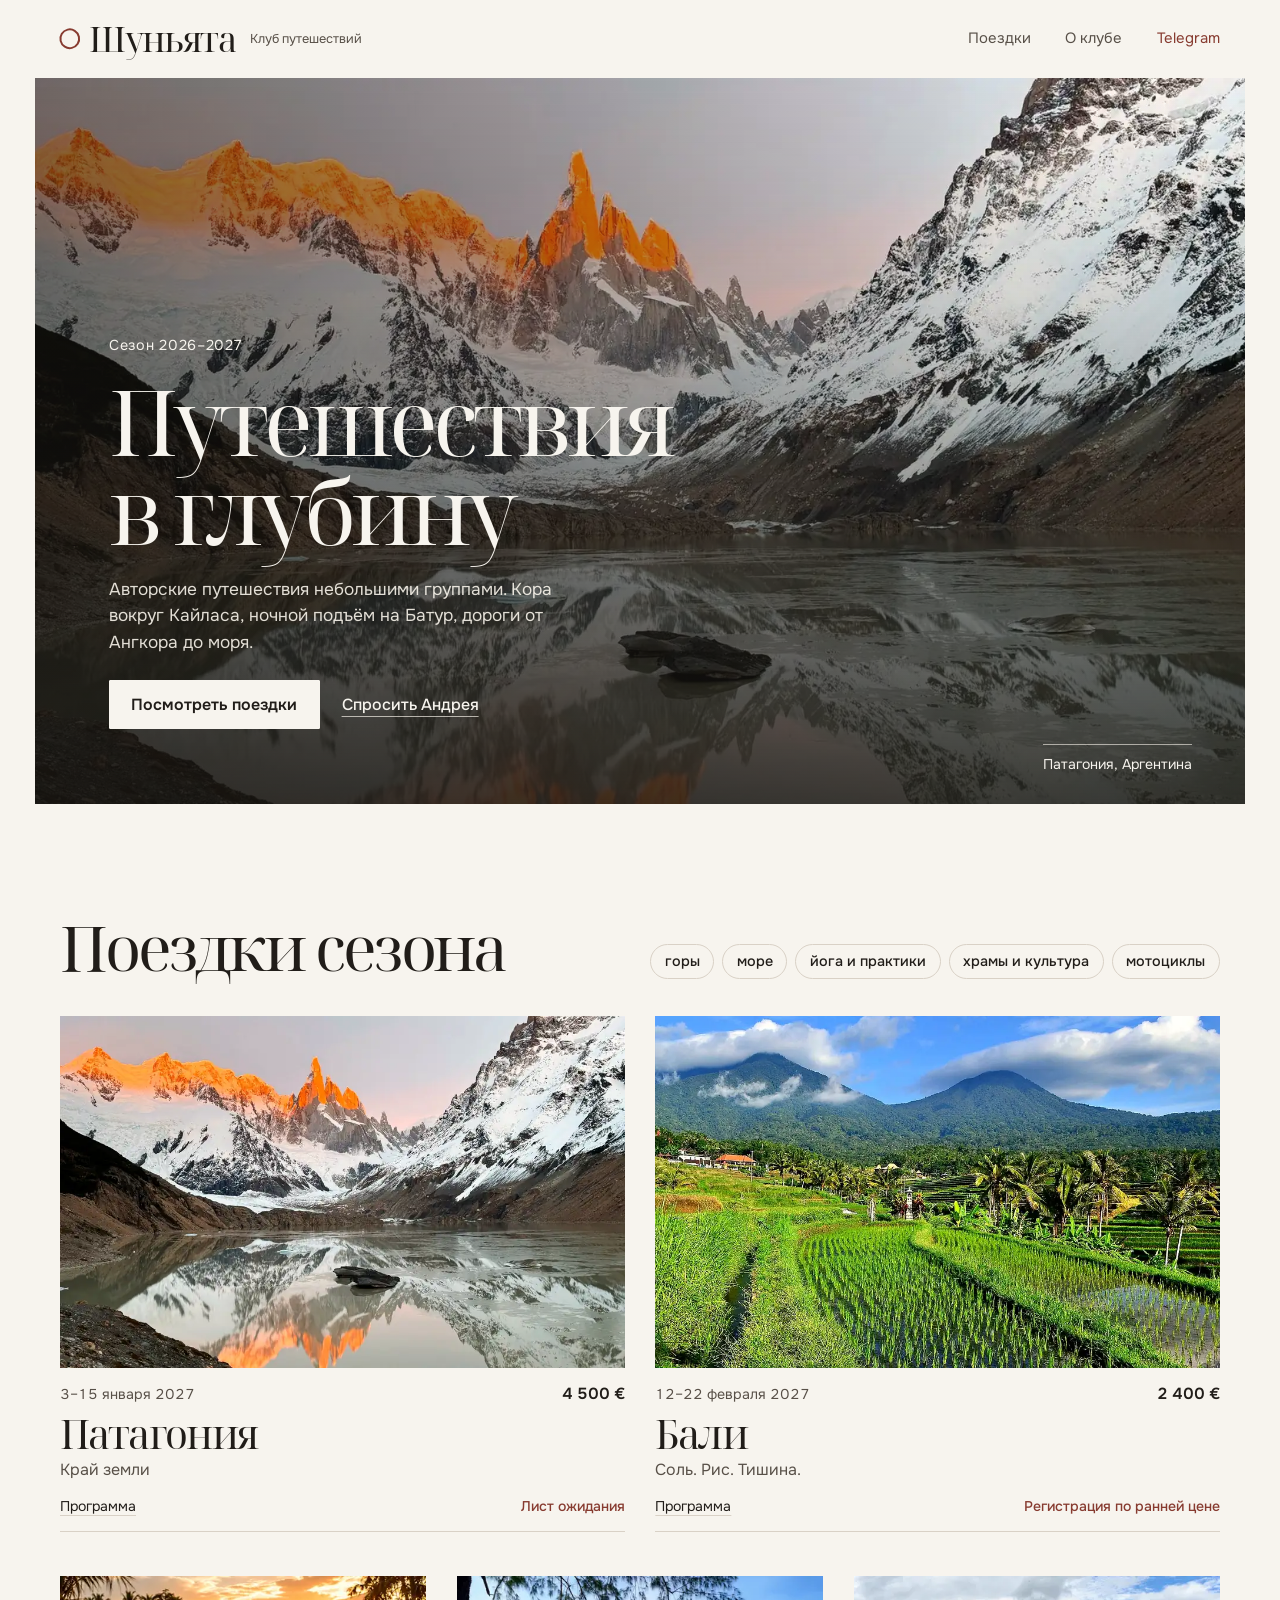
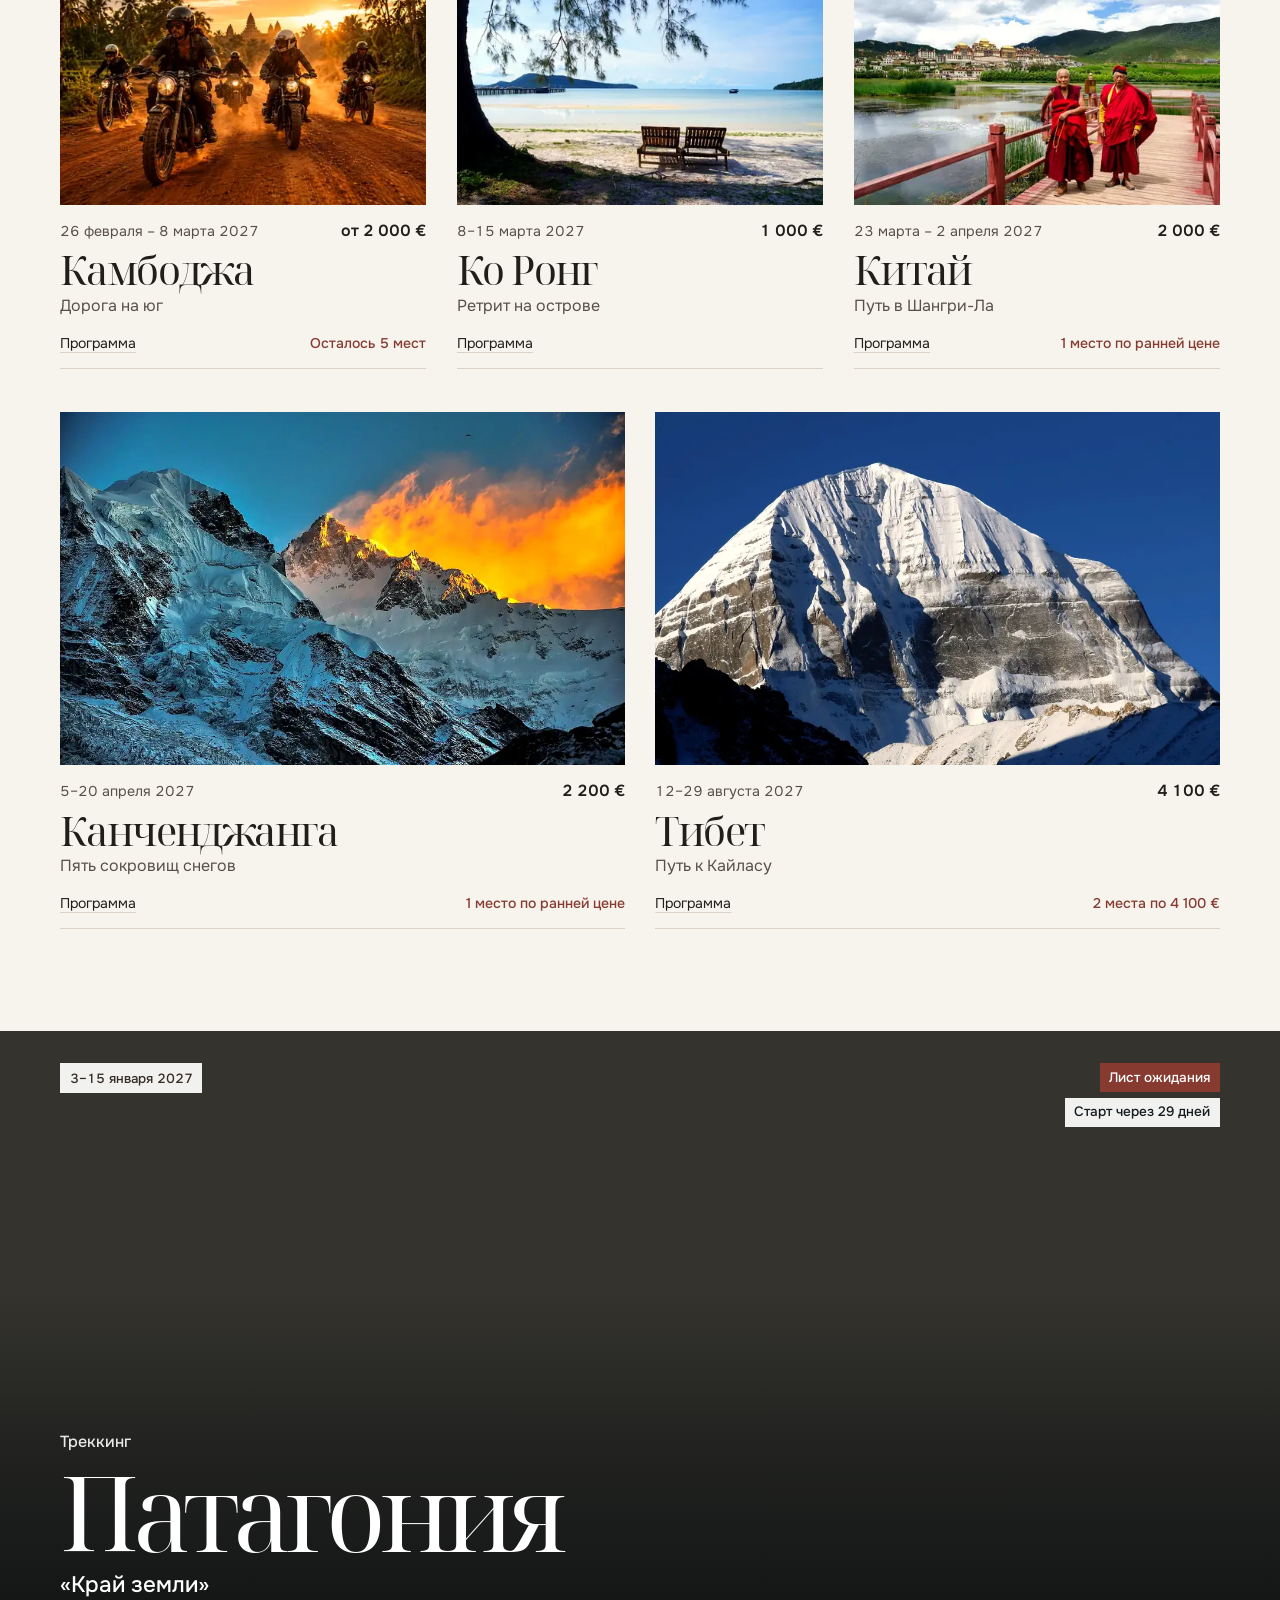
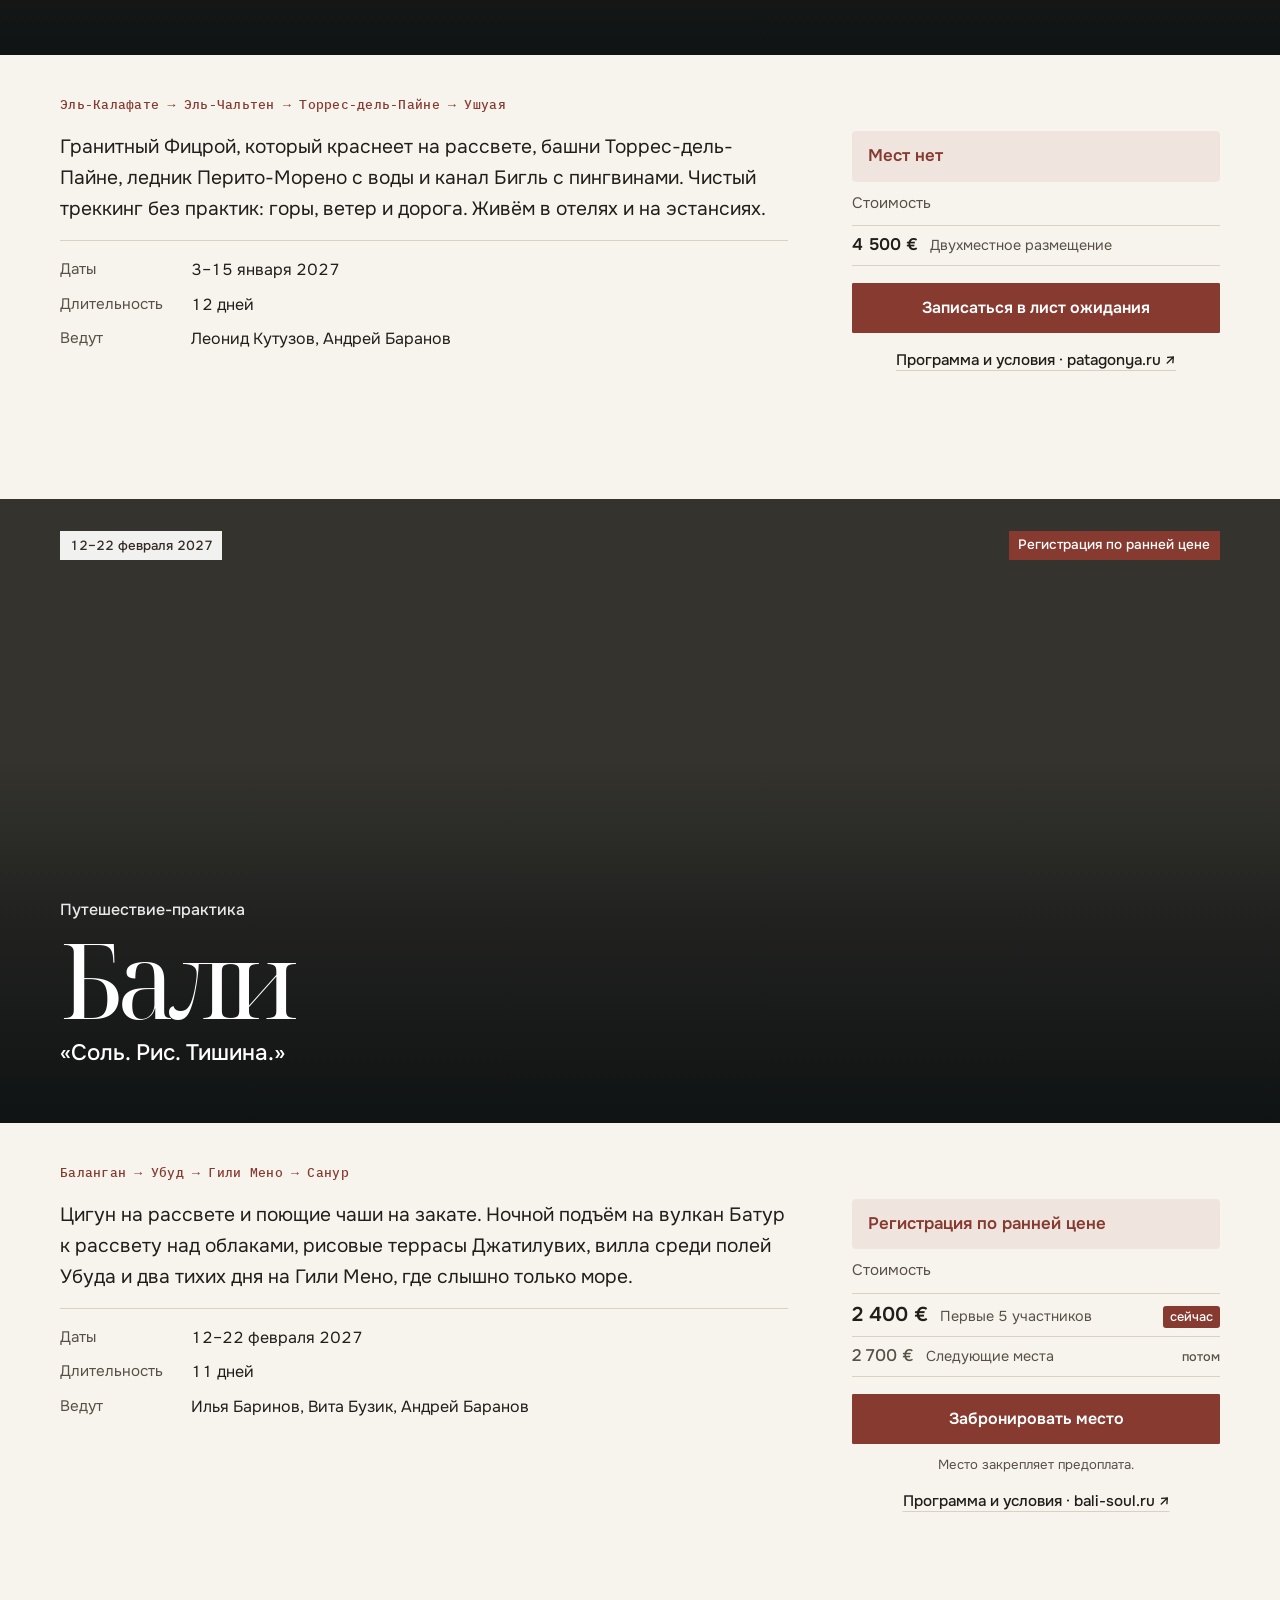
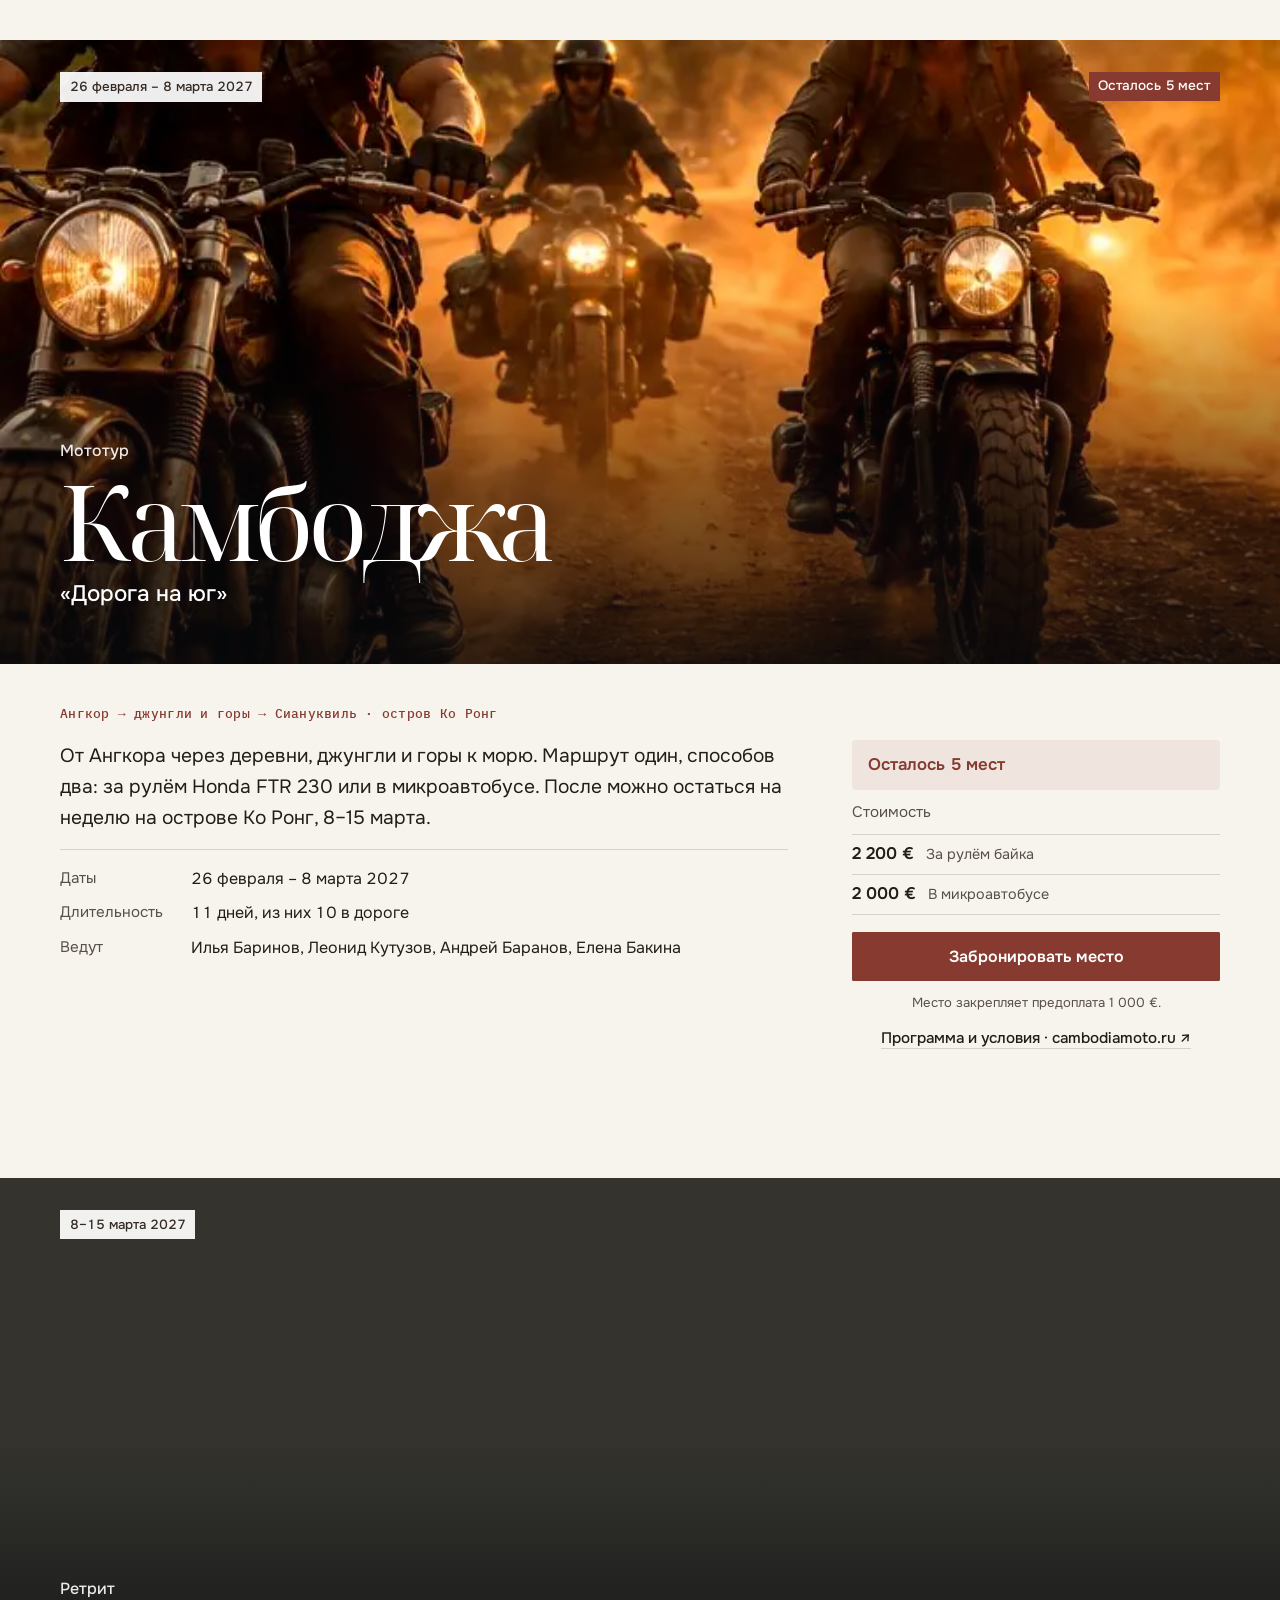
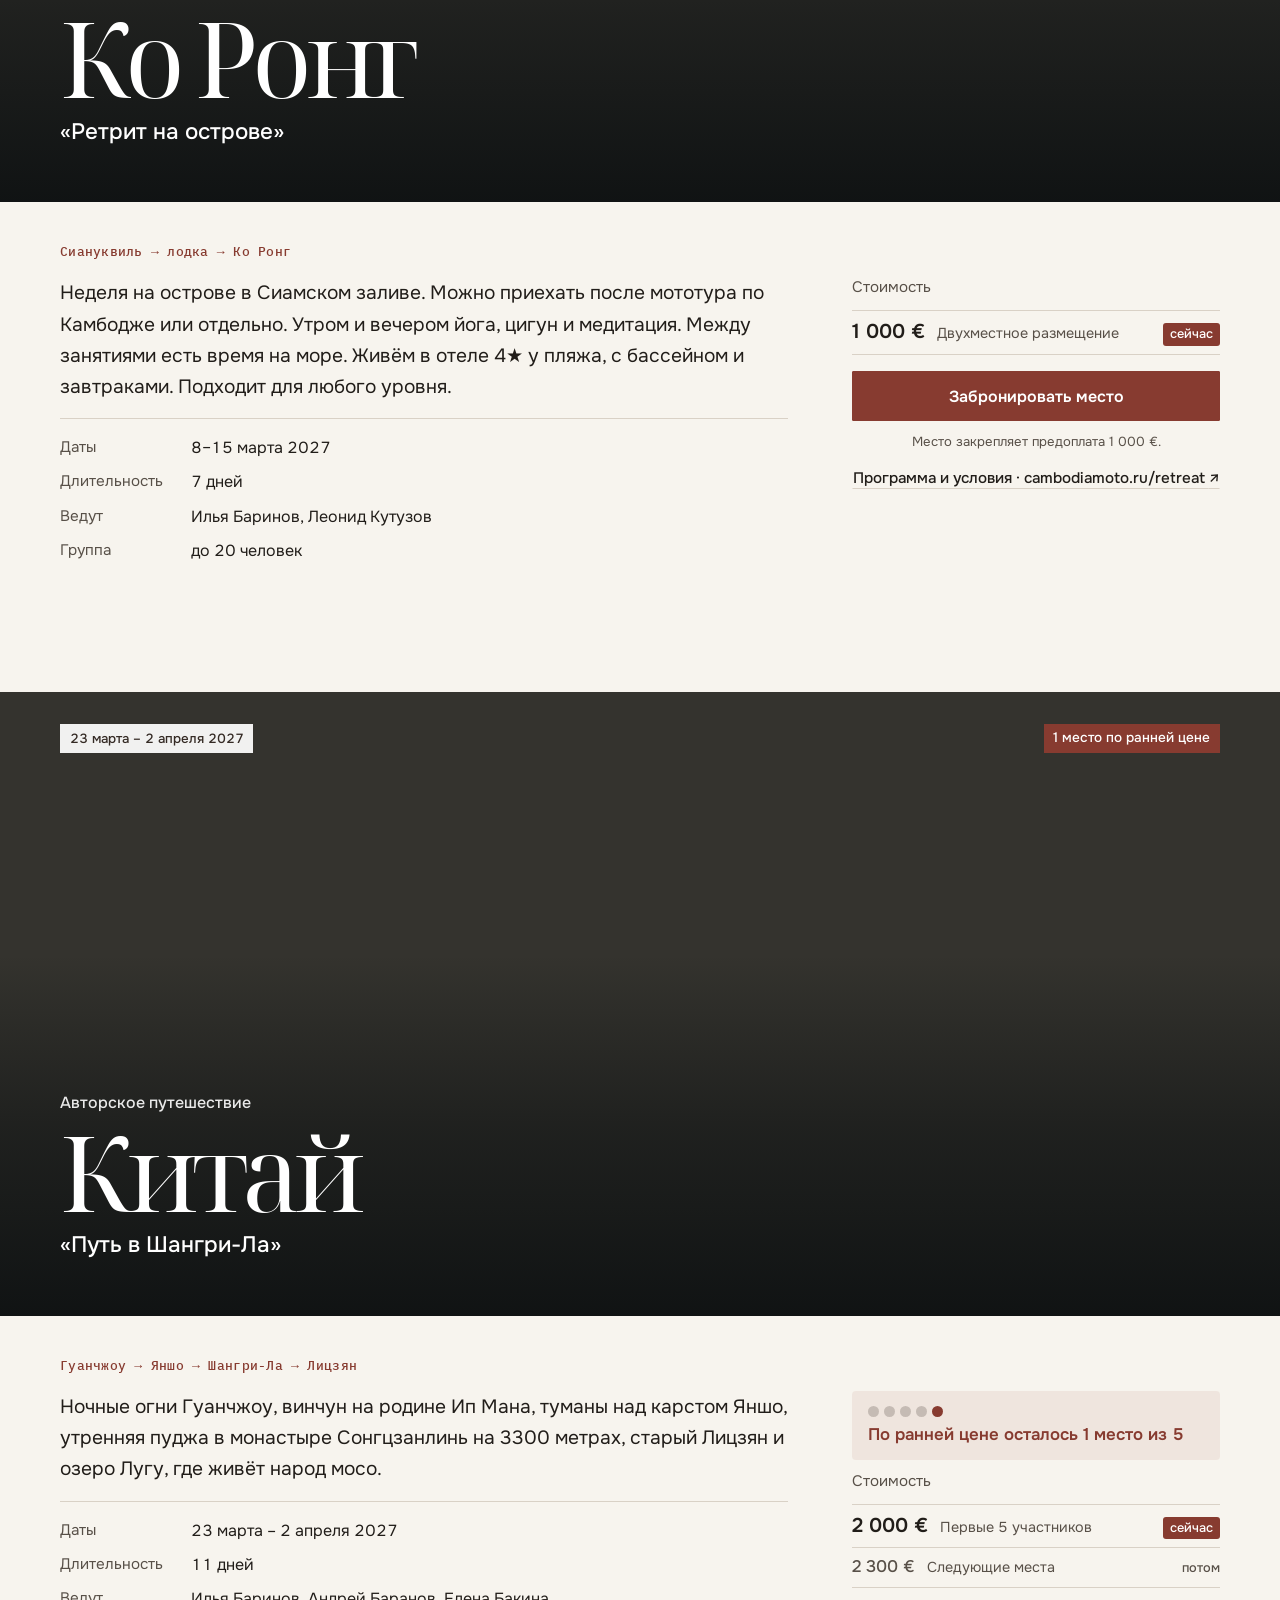
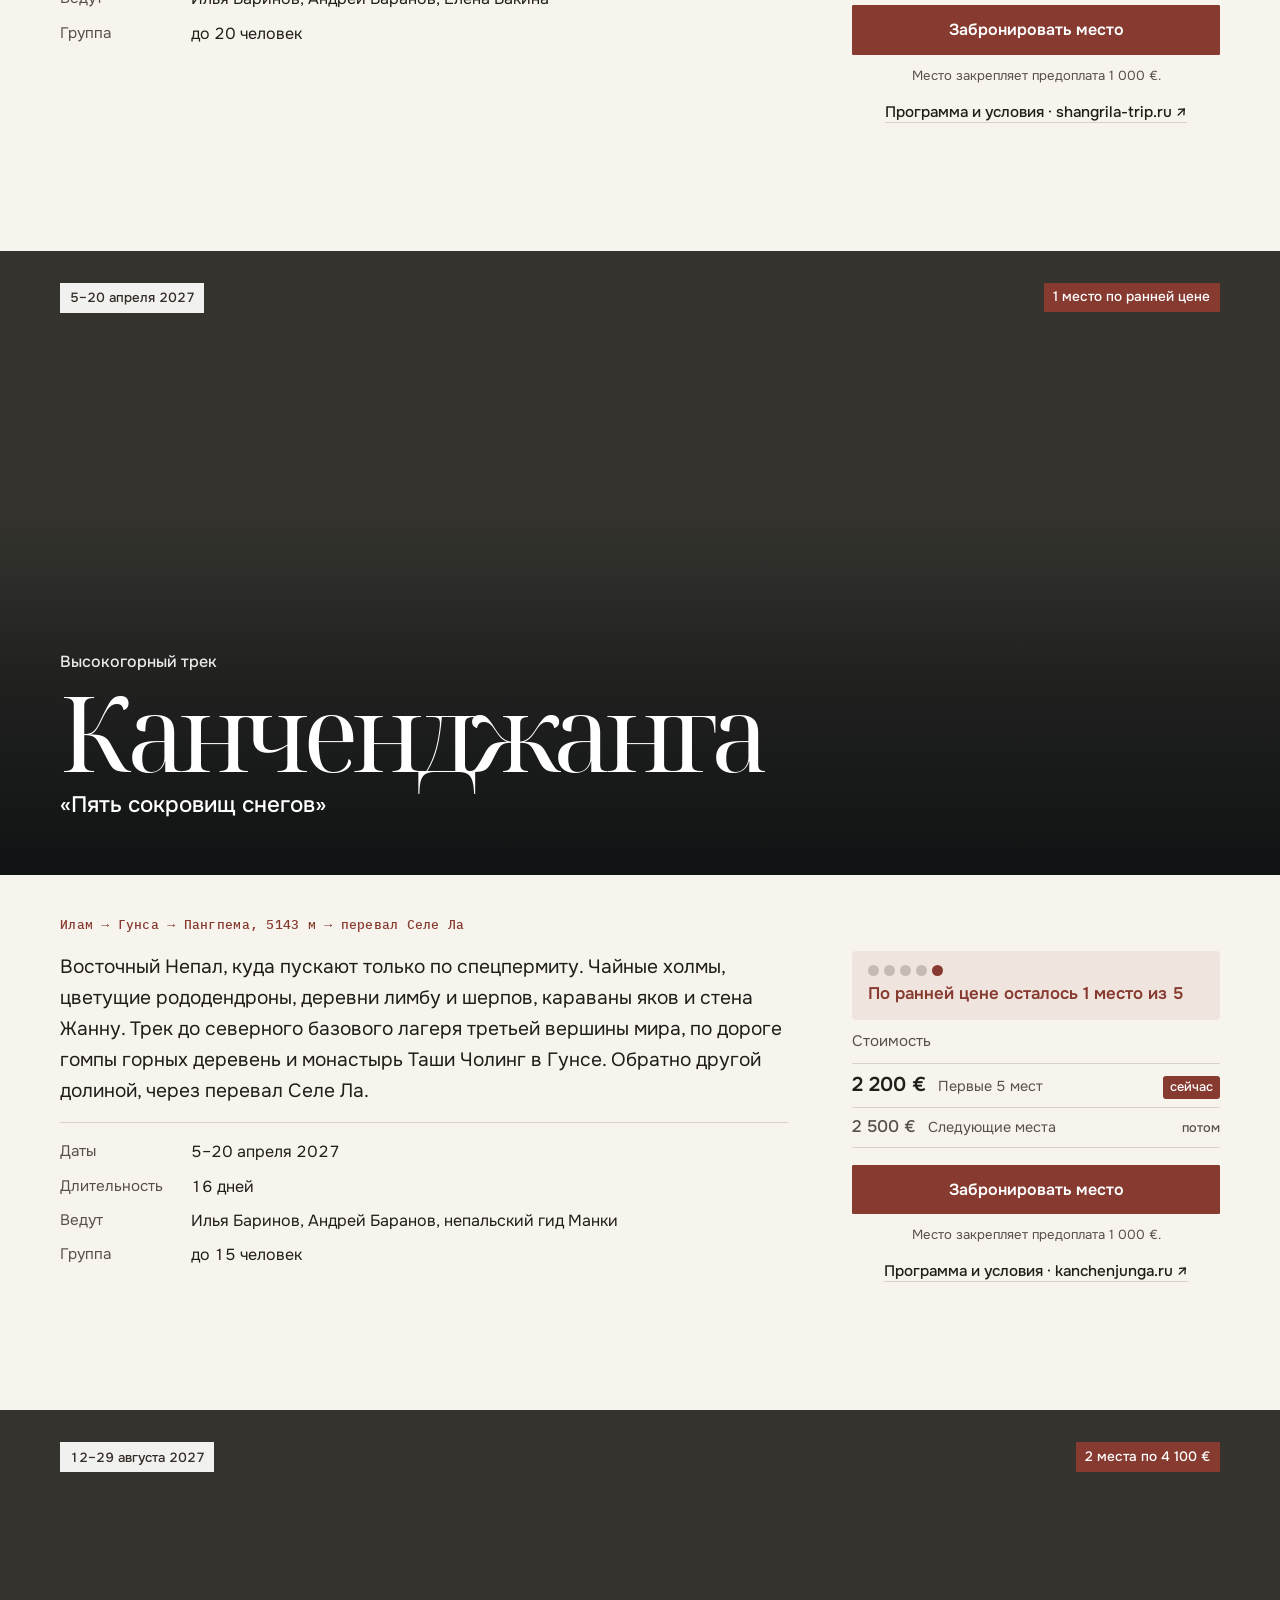
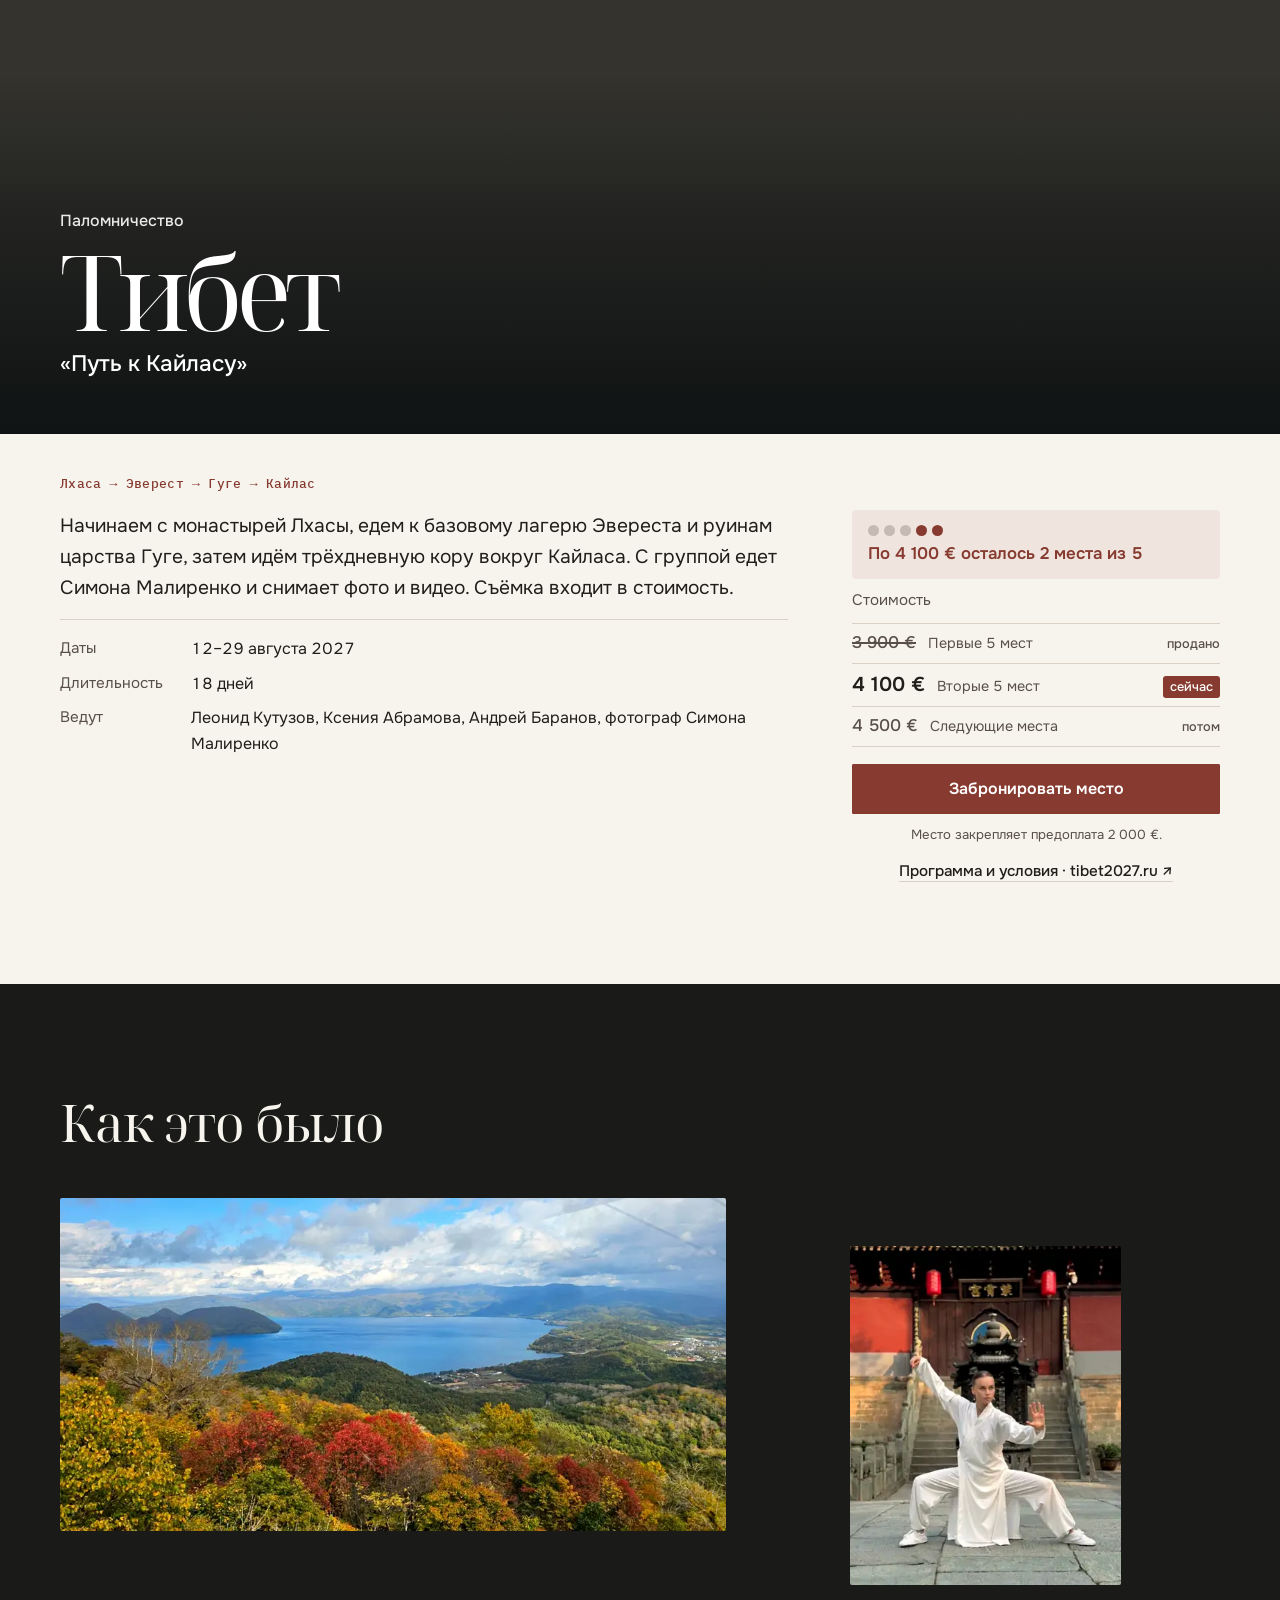
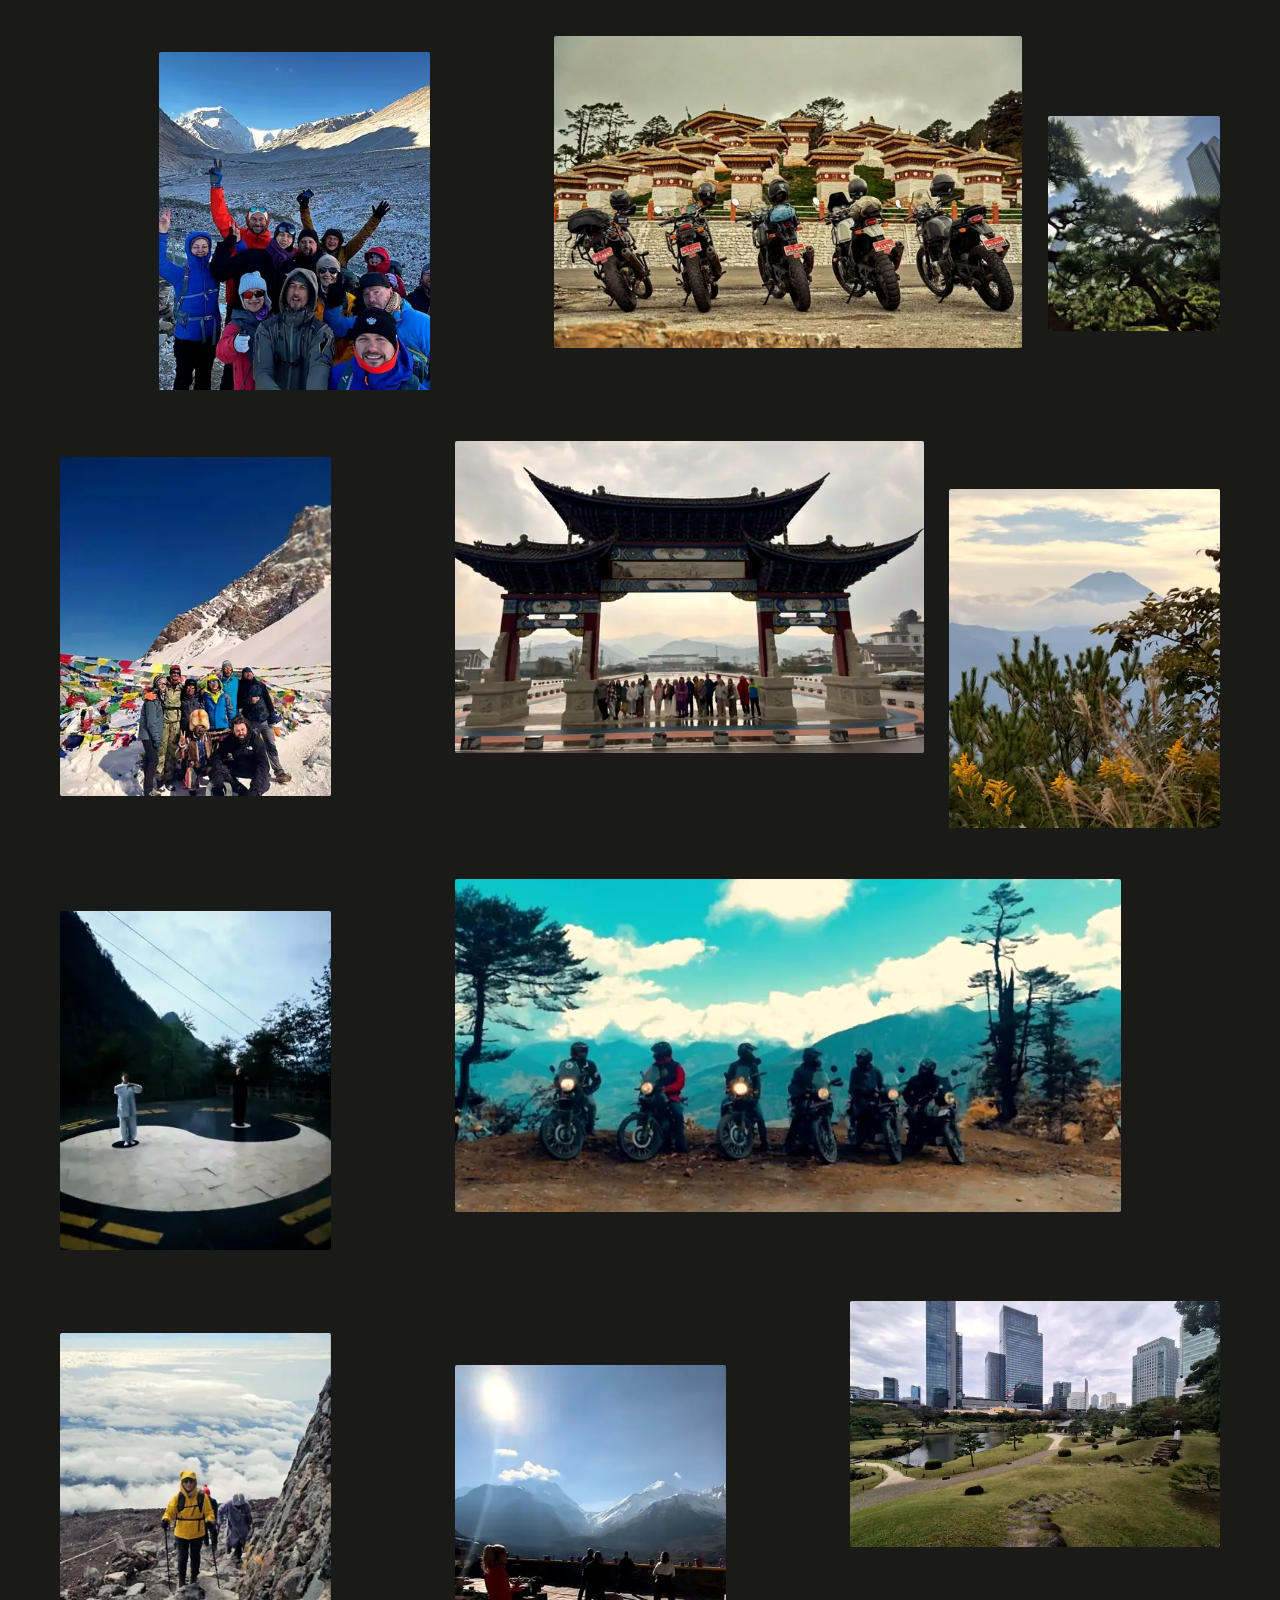
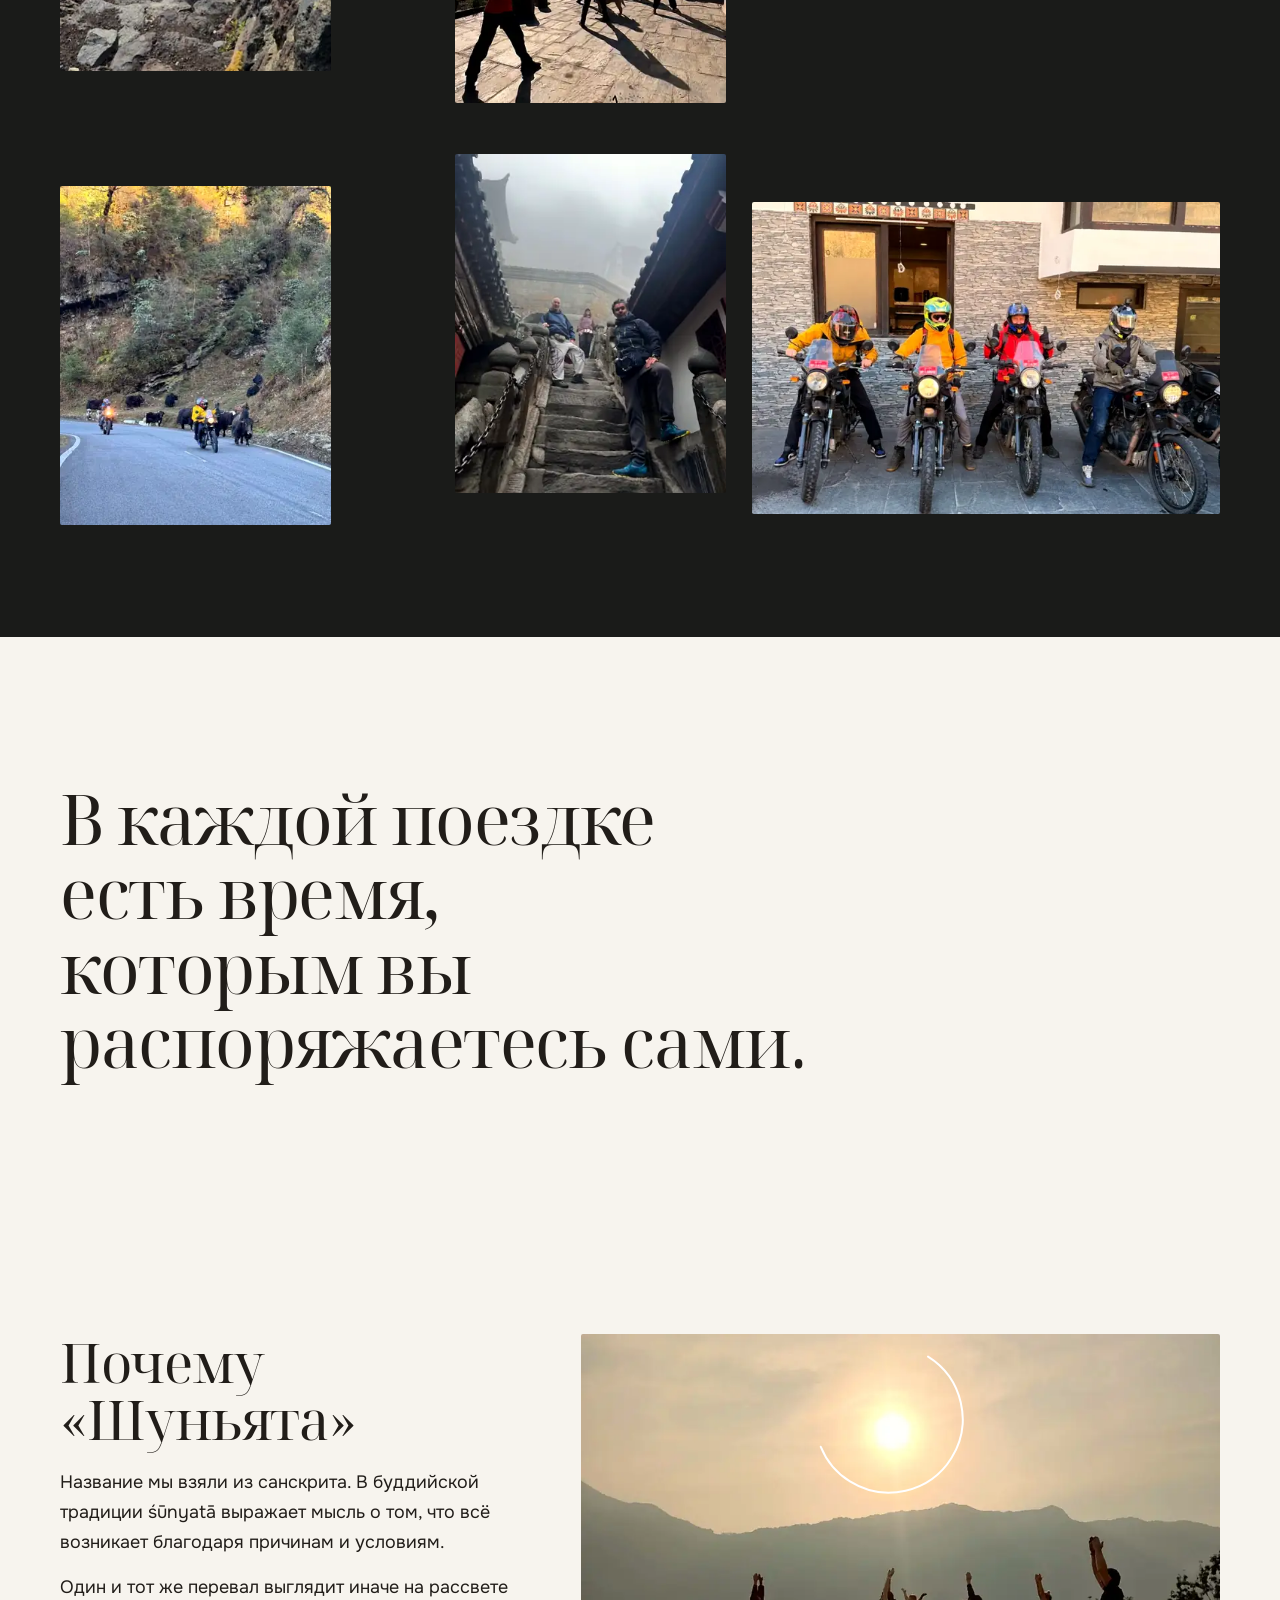
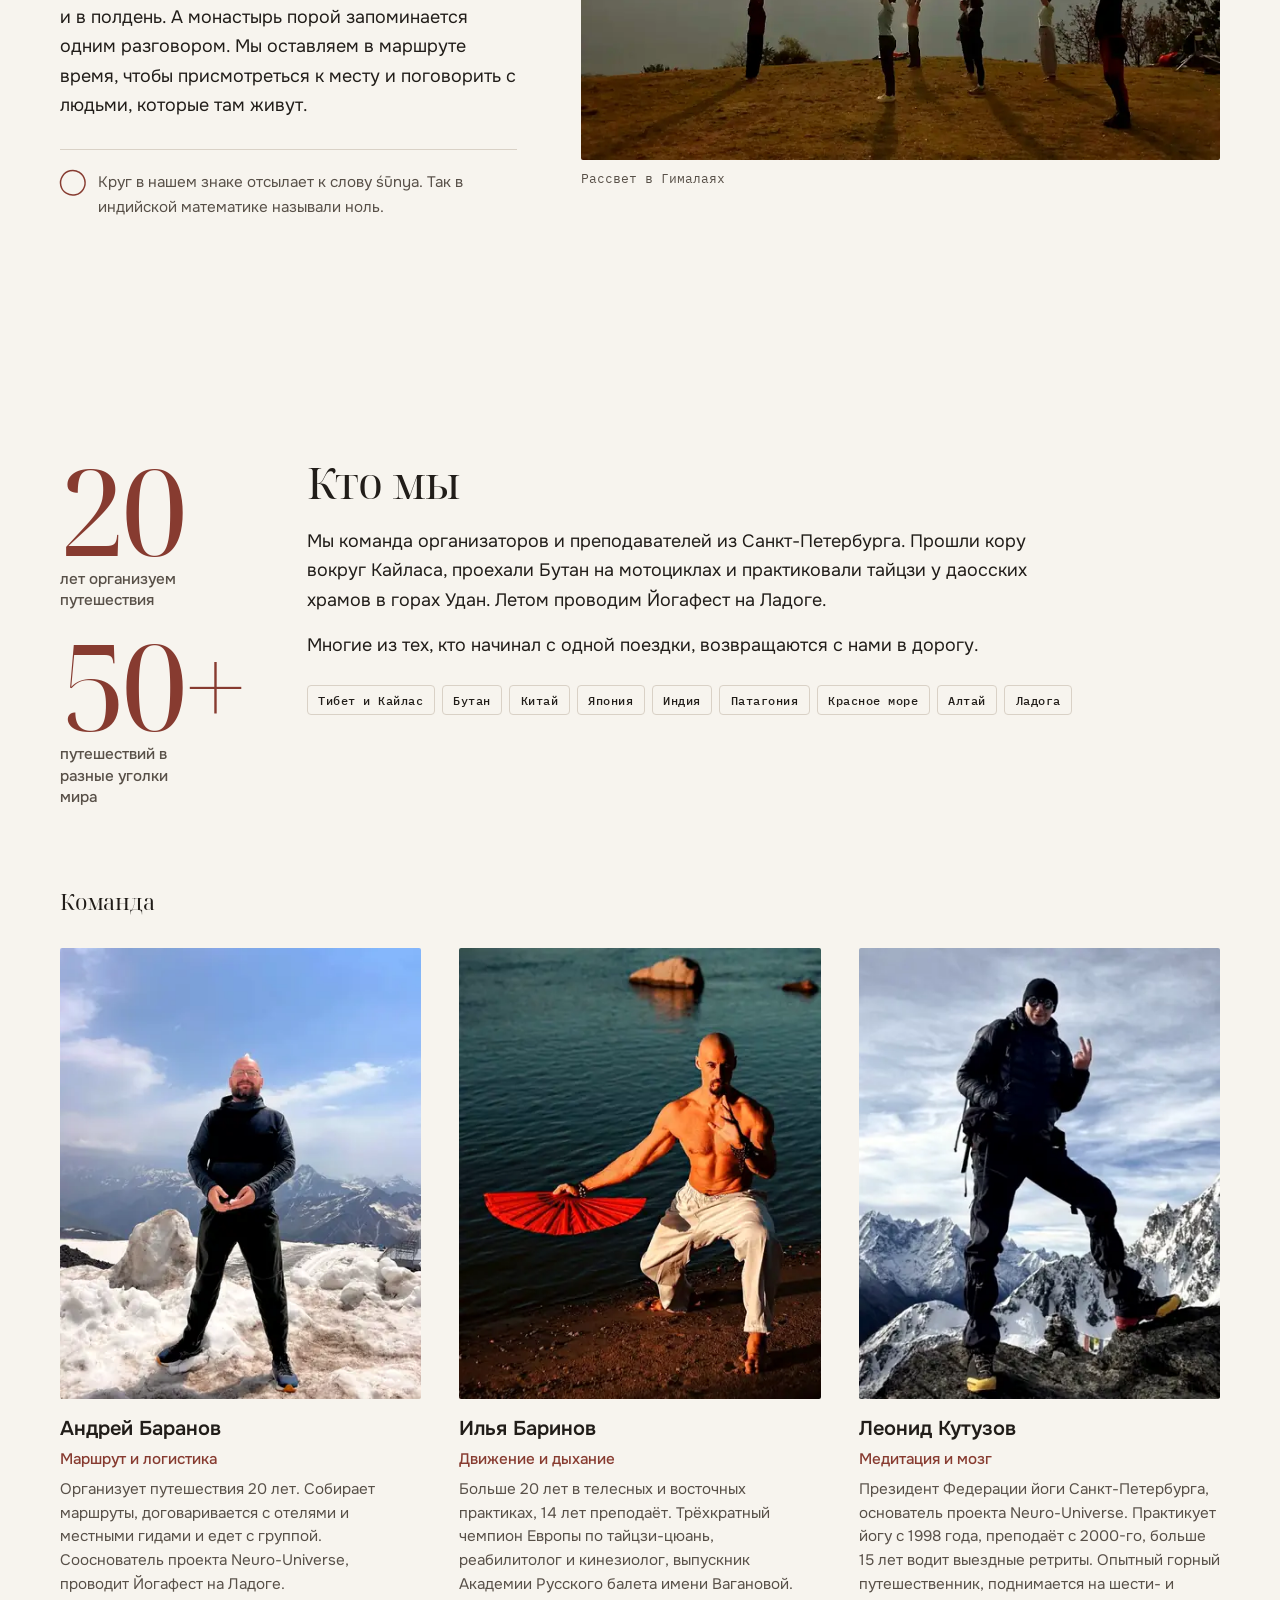
==== commit da3ccafb: "Redesign Shunyata cover and tour catalog with responsive photography" ====
--- a/index.html
+++ b/index.html
@@ -9,20 +9,21 @@
 <link rel="icon" href="favicon.ico" sizes="32x32">
 <link rel="icon" href="favicon.svg" type="image/svg+xml">
 <link rel="apple-touch-icon" href="apple-touch-icon.png">
-<meta name="theme-color" content="#F0F3F2" media="(prefers-color-scheme: light)">
-<meta name="theme-color" content="#0B1011" media="(prefers-color-scheme: dark)">
+<meta name="theme-color" content="#F7F4EE" media="(prefers-color-scheme: light)">
+<meta name="theme-color" content="#1A1B19" media="(prefers-color-scheme: dark)">
 <meta property="og:type" content="website">
 <meta property="og:locale" content="ru_RU">
 <meta property="og:url" content="https://utromaya-code.github.io/travel-hub/">
 <meta property="og:title" content="Клуб путешествий Шуньята · сезон 2026–2027">
 <meta property="og:description" content="Клуб путешествий «Шуньята». Авторские поездки небольшими группами. Сезон 2026–2027: Патагония, Бали, Камбоджа, Ко Ронг, Китай, Канченджанга и Тибет.">
-<meta property="og:image" content="https://utromaya-code.github.io/travel-hub/img/og.jpg?v=75ba4682">
+<meta property="og:image" content="https://utromaya-code.github.io/travel-hub/img/og.jpg?v=4e6fba51">
 <meta property="og:image:width" content="1200">
 <meta property="og:image:height" content="630">
-<meta property="og:image:alt" content="Фото поездок сезона и логотип клуба путешествий «Шуньята»">
+<meta property="og:image:alt" content="Горы Патагонии и название клуба путешествий «Шуньята»">
 <meta name="twitter:card" content="summary_large_image">
-<link rel="preload" href="fonts/unbounded-cyrillic.woff2" as="font" type="font/woff2" crossorigin><link rel="preload" href="fonts/onest-cyrillic.woff2" as="font" type="font/woff2" crossorigin><link rel="preload" href="fonts/onest-latin.woff2" as="font" type="font/woff2" crossorigin><link rel="preload" href="img/patagonia-800.webp" as="image" fetchpriority="high" media="(min-width:760px)">
+<link rel="preload" href="fonts/noto-serif-display.woff" as="font" type="font/woff" crossorigin><link rel="preload" href="fonts/onest-cyrillic.woff2" as="font" type="font/woff2" crossorigin>
 <style>
+@font-face{font-family:"Noto Serif Display";font-style:normal;font-weight:400;font-display:swap;src:url(fonts/noto-serif-display.woff) format("woff")}
 @font-face{font-family:"IBM Plex Mono";font-style:normal;font-weight:400;font-display:swap;src:url(fonts/plex-mono-cyrillic-400.woff2) format("woff2");unicode-range:U+0301,U+0400-045F,U+0490-0491,U+04B0-04B1,U+2116}
 @font-face{font-family:"IBM Plex Mono";font-style:normal;font-weight:400;font-display:swap;src:url(fonts/plex-mono-latin-ext-400.woff2) format("woff2");unicode-range:U+0100-02BA,U+02BD-02C5,U+02C7-02CC,U+02CE-02D7,U+02DD-02FF,U+0304,U+0308,U+0329,U+1D00-1DBF,U+1E00-1E9F,U+1EF2-1EFF,U+2020,U+20A0-20AB,U+20AD-20C4,U+2113,U+2C60-2C7F,U+A720-A7FF}
 @font-face{font-family:"IBM Plex Mono";font-style:normal;font-weight:400;font-display:swap;src:url(fonts/plex-mono-latin-400.woff2) format("woff2");unicode-range:U+0000-00FF,U+0131,U+0152-0153,U+02BB-02BC,U+02C6,U+02DA,U+02DC,U+0304,U+0308,U+0329,U+2000-206F,U+20AC,U+2122,U+2191,U+2193,U+2212,U+2215,U+FEFF,U+FFFD}
@@ -34,19 +35,16 @@
 @font-face{font-family:"Onest";font-style:normal;font-weight:400 600;font-display:swap;src:url(fonts/onest-symbols.woff2) format("woff2");unicode-range:U+0001-000C,U+000E-001F,U+007F-009F,U+20DD-20E0,U+20E2-20E4,U+2150-218F,U+2190,U+2192,U+2194-2199,U+21AF,U+21E6-21F0,U+21F3,U+2218-2219,U+2299,U+22C4-22C6,U+2300-243F,U+2440-244A,U+2460-24FF,U+25A0-27BF,U+2800-28FF,U+2921-2922,U+2981,U+29BF,U+29EB,U+2B00-2BFF,U+4DC0-4DFF,U+FFF9-FFFB,U+10140-1018E,U+10190-1019C,U+101A0,U+101D0-101FD,U+102E0-102FB,U+10E60-10E7E,U+1D2C0-1D2D3,U+1D2E0-1D37F,U+1F000-1F0FF,U+1F100-1F1AE,U+1F1E6-1F1FF,U+1F30D-1F30F,U+1F315,U+1F31C,U+1F31E,U+1F320-1F32C,U+1F336,U+1F378,U+1F37D,U+1F382,U+1F393-1F39F,U+1F3A7-1F3A8,U+1F3AC-1F3AF,U+1F3C2,U+1F3C4-1F3C6,U+1F3CA-1F3CE,U+1F3D4-1F3E0,U+1F3ED,U+1F3F1-1F3F3,U+1F3F5-1F3F7,U+1F408,U+1F415,U+1F41F,U+1F426,U+1F43F,U+1F441-1F442,U+1F444,U+1F446-1F449,U+1F44C-1F44E,U+1F453,U+1F46A,U+1F47D,U+1F4A3,U+1F4B0,U+1F4B3,U+1F4B9,U+1F4BB,U+1F4BF,U+1F4C8-1F4CB,U+1F4D6,U+1F4DA,U+1F4DF,U+1F4E3-1F4E6,U+1F4EA-1F4ED,U+1F4F7,U+1F4F9-1F4FB,U+1F4FD-1F4FE,U+1F503,U+1F507-1F50B,U+1F50D,U+1F512-1F513,U+1F53E-1F54A,U+1F54F-1F5FA,U+1F610,U+1F650-1F67F,U+1F687,U+1F68D,U+1F691,U+1F694,U+1F698,U+1F6AD,U+1F6B2,U+1F6B9-1F6BA,U+1F6BC,U+1F6C6-1F6CF,U+1F6D3-1F6D7,U+1F6E0-1F6EA,U+1F6F0-1F6F3,U+1F6F7-1F6FC,U+1F700-1F80B,U+1F810-1F847,U+1F850-1F859,U+1F860-1F887,U+1F890-1F8AD,U+1F8B0-1F8BB,U+1F8C0-1F8C1,U+1F8D0-1F8D8,U+1F900-1F90B,U+1F93B,U+1F946,U+1F984,U+1F996,U+1F9E9,U+1FA00-1FA6F,U+1FA70-1FA7C,U+1FA80-1FAC6,U+1FAC8,U+1FACC-1FADD,U+1FADF-1FAEB,U+1FAEF-1FAFA,U+1FB00-1FBFF}
 @font-face{font-family:"Onest";font-style:normal;font-weight:400 600;font-display:swap;src:url(fonts/onest-latin-ext.woff2) format("woff2");unicode-range:U+0100-02BA,U+02BD-02C5,U+02C7-02CC,U+02CE-02D7,U+02DD-02FF,U+0304,U+0308,U+0329,U+1D00-1DBF,U+1E00-1E9F,U+1EF2-1EFF,U+2020,U+20A0-20AB,U+20AD-20C4,U+2113,U+2C60-2C7F,U+A720-A7FF}
 @font-face{font-family:"Onest";font-style:normal;font-weight:400 600;font-display:swap;src:url(fonts/onest-latin.woff2) format("woff2");unicode-range:U+0000-00FF,U+0131,U+0152-0153,U+02BB-02BC,U+02C6,U+02DA,U+02DC,U+0304,U+0308,U+0329,U+2000-206F,U+20AC,U+2122,U+2191,U+2193,U+2212,U+2215,U+FEFF,U+FFFD}
-@font-face{font-family:"Unbounded";font-style:normal;font-weight:500 600;font-display:swap;src:url(fonts/unbounded-cyrillic.woff2) format("woff2");unicode-range:U+0301,U+0400-045F,U+0490-0491,U+04B0-04B1,U+2116}
-@font-face{font-family:"Unbounded";font-style:normal;font-weight:500 600;font-display:swap;src:url(fonts/unbounded-latin-ext.woff2) format("woff2");unicode-range:U+0100-02BA,U+02BD-02C5,U+02C7-02CC,U+02CE-02D7,U+02DD-02FF,U+0304,U+0308,U+0329,U+1D00-1DBF,U+1E00-1E9F,U+1EF2-1EFF,U+2020,U+20A0-20AB,U+20AD-20C4,U+2113,U+2C60-2C7F,U+A720-A7FF}
-@font-face{font-family:"Unbounded";font-style:normal;font-weight:500 600;font-display:swap;src:url(fonts/unbounded-latin.woff2) format("woff2");unicode-range:U+0000-00FF,U+0131,U+0152-0153,U+02BB-02BC,U+02C6,U+02DA,U+02DC,U+0304,U+0308,U+0329,U+2000-206F,U+20AC,U+2122,U+2191,U+2193,U+2212,U+2215,U+FEFF,U+FFFD}
-
-/* Клуб путешествий Шуньята: тёмный первый экран с фото-полосами поездок, сезон по месяцам, главы-поездки на всю ширину,
+
+/* Клуб путешествий Шуньята: фотографическая обложка, каталог поездок, подробности маршрутов,
    манифест и «Почему Шуньята», снимки прошлых поездок, о клубе. */
 :root{
-  --paper:#F0F3F2; --surface:#FFFFFF; --ink:#111A1C; --ink-soft:#4C5A5D; --line:#D2DAD9;
-  --stamp:#1D3EC4; --on-stamp:#FFFFFF; --stamp-wash:rgba(29,62,196,.08);
-  --night:#0B1011; --on-night:#F0F3F2; --on-night-soft:rgba(240,243,242,.72); --night-line:rgba(240,243,242,.2); --night-accent:#8CA1FF;
-  --on-photo:#FFFFFF; --scrim:rgba(6,10,12,.78); --chip-bg:rgba(255,255,255,.93); --chip-ink:#1D3EC4;
-  --fill:#1D3EC4; --on-fill:#FFFFFF;
-  --f-display:"Unbounded","Arial Black",system-ui,sans-serif;
+  --paper:#F7F4EE; --surface:#FFFDF8; --ink:#211D19; --ink-soft:#585048; --line:#D9D1C6;
+  --stamp:#873B30; --stamp-wash:rgba(135,59,48,.08);
+  --night:#1A1B19; --on-night:#F7F4EE; --on-night-soft:rgba(255,250,241,.87);
+  --on-photo:#FFFFFF; --scrim:rgba(6,10,12,.78); --chip-bg:rgba(255,255,255,.93);
+  --fill:#873B30; --on-fill:#FFFFFF;
+  --f-display:"Noto Serif Display",Georgia,serif;
   --f-body:"Onest","Segoe UI",system-ui,-apple-system,sans-serif;
   --f-mono:"IBM Plex Mono",ui-monospace,SFMono-Regular,Menlo,monospace;
   --gutter:max(clamp(16px,4vw,40px),env(safe-area-inset-left,0px),env(safe-area-inset-right,0px));
@@ -56,13 +54,13 @@
 }
 @media (prefers-color-scheme: dark){
   :root:not([data-theme="light"]){
-    --paper:#0B1011; --surface:#131A1C; --ink:#E4EAE9; --ink-soft:#9BA8AA; --line:#243033;
-    --stamp:#8CA1FF; --on-stamp:#0B1011; --stamp-wash:rgba(140,161,255,.1); --night:#131A1C; color-scheme:dark;
+    --paper:#1A1B19; --surface:#252521; --ink:#F6F0E6; --ink-soft:#C6BEB2; --line:#45413B;
+    --stamp:#EDA995; --stamp-wash:rgba(237,169,149,.12); --night:#131A1C; color-scheme:dark;
   }
 }
 :root[data-theme="dark"]{
-  --paper:#0B1011; --surface:#131A1C; --ink:#E4EAE9; --ink-soft:#9BA8AA; --line:#243033;
-  --stamp:#8CA1FF; --on-stamp:#0B1011; --stamp-wash:rgba(140,161,255,.1); --night:#131A1C; color-scheme:dark;
+  --paper:#1A1B19; --surface:#252521; --ink:#F6F0E6; --ink-soft:#C6BEB2; --line:#45413B;
+  --stamp:#EDA995; --stamp-wash:rgba(237,169,149,.12); --night:#131A1C; color-scheme:dark;
 }
 *,*::before,*::after{box-sizing:border-box}
 html{scroll-behavior:smooth}
@@ -78,117 +76,88 @@
 .wrap{max-width:1240px;margin-inline:auto;padding-inline:var(--gutter)}
 picture{display:contents}
 
-/* первый экран: тёмный, справа полосы во всю высоту */
-.masthead{background:var(--night);color:var(--on-night)}
-.top{display:flex;align-items:center;justify-content:space-between;gap:1rem;width:100%;padding-block:1.1rem}
-.brand{font:600 1rem/1.2 var(--f-body);white-space:nowrap}
-.brand b{font-weight:500;color:var(--on-night-soft)}
-.top a{font:500 .95rem/1 var(--f-body);color:var(--on-night-soft);text-decoration:none;padding:.65rem .1rem;transition:color .3s var(--ease)}
-.top a:hover{color:var(--on-night)}
-.top nav{display:flex;gap:1.25rem;flex-shrink:0}
-.top nav a{white-space:nowrap}
-@media (max-width:520px){.brand b{display:none}}
-@media (max-width:420px){.top{gap:.75rem}.brand{font-size:.95rem}.top nav{gap:1rem}.top a{font-size:.9rem}}
-.intro{display:grid;gap:clamp(2rem,5vw,3rem);max-width:1240px;margin-inline:auto;padding:clamp(1.25rem,4vw,2.5rem) var(--gutter) clamp(2.5rem,7vw,4rem)}
-.hero{display:grid;gap:1.2rem;align-content:start;min-width:0}
-.eyebrow{margin:0;font:500 .95rem/1.4 var(--f-body);color:var(--night-accent)}
-.hero h1{margin:0;font:600 clamp(2rem,5.6vw,4.3rem)/1.05 var(--f-display);letter-spacing:-.02em;text-wrap:balance;max-width:17ch}
-/* строки заголовка со сдвигом, как в журнальной вёрстке: каждая следующая фраза чуть правее.
-   Заголовок остаётся одним блоком (быстрее отрисовка), отступ получает каждая строка фразы (box-decoration-break) */
-.hero h1 .ln{-webkit-box-decoration-break:clone;box-decoration-break:clone}
-.hero h1 .ln:nth-of-type(2){padding-left:.8em}
-.hero h1 .ln:nth-of-type(3){padding-left:1.6em}
-.lead{margin:0;max-width:58ch;font-size:clamp(1.02rem,1.6vw,1.2rem);color:var(--on-night-soft)}
-.hero-cta{display:flex;align-items:center;padding-top:.6rem}
-.hero-cta .btn{min-width:min(100%,15rem)}
-
-.masthead.notfound{min-height:100svh;display:flex;flex-direction:column}
+/* Обложка */
+.masthead{padding-bottom:clamp(.75rem,2vw,1.5rem)}
+.top{display:flex;align-items:center;justify-content:space-between;gap:1rem;width:100%;min-height:4.9rem;padding-block:.75rem}
+.brand{display:inline-flex;align-items:center;gap:.6rem;white-space:nowrap;text-decoration:none}
+.brand-name{font:400 clamp(1.5rem,2.8vw,2.15rem)/1 var(--f-display);letter-spacing:-.045em}
+.brand small{font-size:.8rem;color:var(--ink-soft);margin-left:.35rem}
+.top nav{display:flex;align-items:center;gap:clamp(.65rem,2.7vw,2.3rem)}
+.top nav a{padding:.55rem 0;color:var(--ink-soft);font-size:.93rem;text-decoration:none;white-space:nowrap}
+.top nav a:hover{text-decoration:underline;text-underline-offset:.25em}
+.top nav .top-contact{color:var(--stamp)}
+.feature{position:relative;isolation:isolate;display:grid;align-items:end;min-height:clamp(32rem,50vw,44rem);
+  max-width:100rem;margin:0 auto;width:calc(100% - clamp(1.5rem,5.4vw,6rem));overflow:hidden;
+  color:var(--on-night);background:#34332e}
+.feature img{position:absolute;inset:0;width:100%;height:100%;object-fit:cover;object-position:50% 45%;z-index:-2}
+.feature::after{content:"";position:absolute;inset:0;z-index:-1;
+  background:linear-gradient(0deg,rgba(22,20,17,.78),rgba(22,20,17,.14) 70%,transparent),
+    linear-gradient(90deg,rgba(22,20,17,.50),transparent 79%)}
+.hero{display:grid;justify-items:start;gap:clamp(.85rem,2vw,1.25rem);min-width:0}
+.feature .hero{padding:clamp(2rem,5.8vw,5.8rem);padding-top:clamp(7rem,22vw,16rem)}
+.eyebrow{margin:0;font-size:.9rem;letter-spacing:.05em}
+.hero h1{margin:0;font:400 clamp(3rem,7.1vw,7.4rem)/.98 var(--f-display);letter-spacing:-.055em}
+.hero h1 .ln{display:block}
+.lead{margin:0;max-width:43ch;font-size:clamp(1rem,1.35vw,1.2rem);line-height:1.55;color:var(--on-night-soft)}
+.hero-cta{display:flex;align-items:center;flex-wrap:wrap;gap:.6rem 1.35rem;margin-top:.25rem}
+.hero-cta .btn{background:#F7F4EE;color:#211D19;border:1px solid #F7F4EE;padding-inline:1.35rem}
+.hero-cta .btn:hover{background:#E7DACB;border-color:#E7DACB}
+.hero-consult{color:var(--on-night);font-weight:500;text-underline-offset:.35em;text-decoration-color:rgba(255,250,241,.65);padding:.55rem 0}
+.hero-consult:hover{text-decoration-color:currentColor}
+.cover-caption{position:absolute;right:clamp(1.25rem,4.2vw,4rem);bottom:1.75rem;margin:0;color:var(--on-night);
+  font-size:.88rem;border-top:1px solid rgba(255,250,241,.58);padding-top:.5rem}
+@media (max-width:900px){.brand small{display:none}}
+@media (max-width:699px){
+  .top{min-height:4rem;gap:.75rem}
+  .top nav a{font-size:.82rem}
+  .top nav{gap:clamp(.6rem,3vw,1.1rem)}
+  .feature{min-height:clamp(32rem,133vw,42rem);width:calc(100% - 1.5rem)}
+  .feature .hero{padding:7rem clamp(1rem,5vw,2rem) 3.8rem}
+  .feature img{object-position:50% 28%}
+  .feature::after{background:linear-gradient(0deg,rgba(22,20,17,.90),rgba(22,20,17,.53) 51%,transparent 87%)}
+  .hero h1{font-size:clamp(2.38rem,10.5vw,4.6rem)}
+  .cover-caption{right:clamp(1rem,5vw,2rem);bottom:.9rem;font-size:.78rem}
+  .hero-cta{column-gap:.9rem}
+  .hero-cta .btn{padding-inline:.85rem}
+}
+
+.masthead.notfound{min-height:100svh;display:flex;flex-direction:column;background:var(--night);color:var(--on-night)}
+.notfound .top nav a{color:var(--on-night-soft)}
 .nf{flex:1;width:100%;display:grid;align-content:center;padding-block:3rem 5rem}
-.nf .hero{display:grid}
-.nf .hero>*{order:0}
-.notfound .brand{text-decoration:none;border:0;padding:0}
-
-/* поездки по месяцам: весь сезон по порядку дат, сверху фильтр */
-.season{padding-block:clamp(3rem,7vw,5rem) 0;display:grid;gap:1.25rem}
-@media (min-width:980px){.season{grid-template-columns:minmax(0,18.5rem) minmax(0,1fr);column-gap:clamp(2.5rem,4.5vw,4rem);align-items:start}}
-.season h2{margin:0;font:600 clamp(1.5rem,2.8vw,2.1rem)/1.1 var(--f-display);letter-spacing:-.015em;text-wrap:balance}
-.season-filter{display:flex;flex-wrap:wrap;align-items:center;gap:.5rem;margin:0 0 1.1rem}
-.season-filter>span{margin-right:.25rem;color:var(--ink-soft);font-size:.95rem}
-.tag{appearance:none;cursor:pointer;padding:.55rem .9rem;border:1px solid var(--line);border-radius:4px;background:none;color:var(--ink);
-  font:500 .95rem/1.2 var(--f-body);transition:border-color .3s var(--ease),background-color .3s var(--ease),color .3s var(--ease)}
+.nf .hero h1{font-size:clamp(2.5rem,6vw,5.8rem)}
+
+/* Каталог */
+.season{padding-block:clamp(3rem,6.8vw,6rem) 0}
+.season-head{display:flex;align-items:end;justify-content:space-between;flex-wrap:wrap;gap:1.25rem;margin-bottom:clamp(1.5rem,3vw,2.3rem)}
+.season h2{margin:0;font:400 clamp(2.65rem,4.9vw,4.8rem)/1.02 var(--f-display);letter-spacing:-.05em}
+.season-filter{display:flex;flex-wrap:wrap;align-items:center;gap:.5rem}
+.tag{appearance:none;cursor:pointer;padding:.48rem .85rem;border:1px solid var(--line);border-radius:99px;background:none;color:var(--ink);
+  font:500 .9rem/1.2 var(--f-body);transition:border-color 150ms ease-out,background-color 150ms ease-out,color 150ms ease-out}
 .tag:hover{border-color:var(--ink)}
 .tag[aria-pressed="true"]{background:var(--fill);border-color:var(--fill);color:var(--on-fill)}
-.season-list{list-style:none;margin:0;padding:0;border-top:1px solid var(--ink)}
-.season-list li{border-bottom:1px solid var(--line)}
-.season-list li.is-past{display:none}
-.season-list a{display:grid;grid-template-columns:4.75rem minmax(0,1fr);align-items:baseline;gap:.2rem 1rem;padding:.85rem .1rem;text-decoration:none}
-.se-month{grid-row:span 3;font:500 .85rem/1.5 var(--f-mono);color:var(--ink-soft)}
-.se-name b{font:600 1.08rem/1.3 var(--f-body)}
-.se-name small{display:block;margin-top:.1rem;color:var(--ink-soft);font-size:.9rem}
-.se-dates{color:var(--ink-soft);font-size:.92rem;font-variant-numeric:tabular-nums}
-.se-what{justify-self:start;font:500 .9rem/1.3 var(--f-body);color:var(--stamp)}
-.season-list li.is-last .se-what{padding:.3rem .5rem;border-radius:3px;background:var(--fill);color:var(--on-fill)}
-.season-list a:hover .se-name b{color:var(--stamp)}
-@media (min-width:760px){
-  .season-list a{grid-template-columns:7.5rem minmax(0,1fr) 12rem 13.5rem;align-items:center}
-  .se-month{white-space:nowrap}
-  .se-month{grid-row:auto}
-  .se-what{justify-self:end;text-align:right}
-}
-
-/* корешки */
-.spines-nav{min-width:0}
-.spines{display:flex;gap:clamp(4px,.8vw,8px);height:clamp(300px,42vw,460px)}
-.spine{position:relative;flex:1 1 0;min-width:0;overflow:hidden;border-radius:4px;text-decoration:none;color:var(--on-photo);
-  background:#2a3133 var(--img) var(--pos)/cover no-repeat;transition:flex-grow 150ms ease-out}
-.spine::after{content:"";position:absolute;inset:0;background:linear-gradient(to top,rgba(6,10,12,.82) 0%,rgba(6,10,12,.15) 55%,rgba(6,10,12,.05) 100%)}
-/* название и месяц одной вертикальной строкой снизу вверх: месяц никогда не шире полосы */
-.spine-label{position:absolute;z-index:1;left:50%;bottom:1.2rem;display:flex;align-items:center;gap:.6rem;white-space:nowrap;
-  writing-mode:vertical-rl;transform:translateX(-50%) rotate(180deg)}
-.spine-name{font:600 clamp(.92rem,2.1vw,1.45rem)/1 var(--f-display);letter-spacing:.01em}
-.spine-month{font:500 .8rem/1 var(--f-body);opacity:.8}
-.spine.is-past{filter:grayscale(.85) brightness(.8)}
-.band{display:none}
-@media (hover:hover) and (min-width:760px){
-  .spines:hover .spine{flex-grow:.75}
-  .spines .spine:hover,.spines .spine:focus-visible{flex-grow:3.2}
-}
-@media (min-width:760px){
-  .spine{background-position:var(--spine-pos,var(--pos))}
-  /* полоса на широком экране выше карточки, на плотном экране берём кадр 1200 */
-  .spine{background-image:image-set(var(--img) 1x,var(--img2,var(--img)) 2x)}
-}
-@media (min-width:980px){.spine-label{bottom:1.5rem}}
-/* широкий экран: текст слева, полосы справа во всю высоту экрана до края */
-@media (min-width:980px){
-  .masthead{display:grid;grid-template-rows:auto 1fr;min-height:min(100svh,58rem)}
-  .intro{grid-template-columns:minmax(0,32rem) minmax(0,1fr);column-gap:clamp(3rem,6vw,6rem);max-width:none;margin:0;padding:0 0 0 var(--edge)}
-  .hero{align-self:center;padding-block:2rem 3.5rem}
-  .hero h1{font-size:clamp(2.4rem,3.4vw,3.3rem)}
-  .lead{font-size:1.08rem}
-  .spines-nav{display:flex}
-  .spines{flex:1 1 auto;height:auto;min-height:30rem;gap:3px}
-  .spine{border-radius:0}
-}
-/* на телефоне те же полосы, повёрнутые на 90°: восемь горизонтальных фото-полос одна под другой,
-   все поездки видны сразу, ничего не обрезано. */
-@media (max-width:759px){
-  .spines{display:grid;gap:3px;height:auto}
-  .spine{height:3.9rem;border-radius:4px;background-image:none}
-  .spine::after{background:linear-gradient(90deg,rgba(6,10,12,.72) 0%,rgba(6,10,12,.3) 45%,rgba(6,10,12,.3) 62%,rgba(6,10,12,.62) 100%)}
-  .spine-label{inset:0 1rem;display:flex;align-items:center;justify-content:space-between;gap:1rem;
-    writing-mode:horizontal-tb;transform:none}
-  .spine-name{font-size:1.2rem}
-  .spine-month{font-size:.9rem;opacity:.9}
-  .spine-label{text-shadow:0 1px 10px rgba(0,0,0,.45)}
-  .spine:active{filter:brightness(1.15)}
-  .spine .band{display:block;position:absolute;inset:0;width:100%;height:100%;object-fit:cover}
-  /* фото сразу под заголовком и кнопкой, длинный абзац после полос */
-  .intro{row-gap:1.2rem}
-  .hero{display:contents}
-  .hero-cta{order:1;padding-top:0}
-  .spines-nav{order:2;margin-top:.6rem}
-  .lead{order:3;margin-top:.8rem}
+.season-list{list-style:none;margin:0;padding:0;display:grid;gap:clamp(1.5rem,3.4vw,3rem) clamp(1rem,2.4vw,2.25rem)}
+.season-list li{min-width:0}
+.season-list li[hidden],.season-list li.is-past{display:none}
+.season-list a{display:flex;flex-direction:column;height:100%;border-bottom:1px solid var(--line);text-decoration:none;padding-bottom:.85rem}
+.season-list h3{margin:.45rem 0 .15rem;font:400 clamp(1.85rem,3.1vw,3rem)/1.02 var(--f-display);letter-spacing:-.04em;overflow-wrap:anywhere}
+.season-list a:hover h3{color:var(--stamp)}
+.season-card-media{overflow:hidden;aspect-ratio:16/10;background:#D9D1C6}
+.season-card-media img{display:block;width:100%;height:100%;object-fit:cover;object-position:var(--pos,50% 50%)}
+.season-card-meta{display:flex;align-items:baseline;justify-content:space-between;gap:.5rem .85rem;margin-top:.8rem}
+.se-dates{color:var(--ink-soft);font-size:.89rem;font-variant-numeric:tabular-nums}
+.se-price{font-weight:600;font-variant-numeric:tabular-nums;white-space:nowrap}
+.se-project{color:var(--ink-soft)}
+.season-card-foot{display:flex;align-items:baseline;justify-content:space-between;gap:.5rem 1rem;flex-wrap:wrap;margin-top:auto;padding-top:.8rem;font-size:.88rem}
+.se-action{text-decoration:underline;text-underline-offset:.27em;text-decoration-color:var(--line)}
+.season-list a:hover .se-action{text-decoration-color:currentColor}
+.se-what{font-weight:500;color:var(--stamp)}
+.season-empty{color:var(--ink-soft);margin:1.25rem 0 0}
+@media (min-width:620px){.season-list{grid-template-columns:repeat(2,minmax(0,1fr))}}
+@media (min-width:1000px){
+  .season-list{grid-template-columns:repeat(6,minmax(0,1fr))}
+  .season-list li{grid-column:span 2}
+  .season:not(:has(.tag[aria-pressed="true"],.is-past)) .season-list li:nth-child(-n+2),
+  .season:not(:has(.tag[aria-pressed="true"],.is-past)) .season-list li:nth-child(n+6):nth-last-child(-n+2){grid-column:span 3}
 }
 
 /* строка поездок: появляется, пока на экране главы */
@@ -208,31 +177,22 @@
 /* поездки: фото на всю ширину экрана, текст по сетке страницы */
 .trips{display:grid;gap:clamp(4.5rem,10vw,8rem);padding-block:clamp(3.5rem,8vw,6.5rem)}
 .trip{scroll-margin-top:calc(var(--bar) + env(safe-area-inset-top,0px))}
-.trip-photo{position:relative;display:block;overflow:hidden;aspect-ratio:4/5;color:var(--on-photo);text-decoration:none;background:#2a3133}
-@media (min-width:600px){.trip-photo{aspect-ratio:auto;height:clamp(26rem,64vw,40rem)}}
-@media (min-width:1000px){.trip-photo{height:clamp(30rem,80svh,54rem)}}
-/* Фото чуть выше рамки, чтобы сохранить исходное кадрирование. */
-.photo{position:absolute;left:0;top:-8%;width:100%;height:116%;object-fit:cover;object-position:var(--pos)}
+.trip-photo{position:relative;display:block;overflow:hidden;aspect-ratio:4/5;color:var(--on-photo);text-decoration:none;background:#34332E;max-width:100rem;margin-inline:auto;width:100%}
+@media (min-width:600px){.trip-photo{aspect-ratio:auto;height:clamp(22rem,52vw,39rem)}}
+.photo{position:absolute;inset:0;width:100%;height:100%;object-fit:cover;object-position:var(--pos)}
 .trip-photo::after{content:"";position:absolute;inset:0;background:linear-gradient(to top,var(--scrim) 0%,rgba(6,10,12,.45) 30%,rgba(6,10,12,0) 58%)}
-.cap{position:absolute;z-index:1;left:0;right:0;bottom:0;padding:0 var(--edge) clamp(1.5rem,4.5vw,3.5rem);display:grid;gap:.5rem;text-shadow:0 1px 14px rgba(0,0,0,.35);
-  container-type:inline-size}
+.cap{position:absolute;z-index:1;left:0;right:0;bottom:0;padding:0 var(--edge) clamp(1.5rem,4.5vw,3.5rem);display:grid;gap:.55rem}
 .kicker{font:500 1rem/1.3 var(--f-body);opacity:.9}
-.trip h2{margin:0;font:600 clamp(1.85rem,8.6vw,7.5rem)/.9 var(--f-display);letter-spacing:-.03em;white-space:nowrap;--h2max:5.5rem}
-/* название поездки на всю ширину главы: --w ширина названия в em, короткие названия ограничены сверху */
-@supports (font-size:1cqi){.trip h2{font-size:min(calc(100cqi / var(--w,6)),var(--h2max))}}
-@media (min-width:600px){.trip h2{--h2max:9rem}}
-@media (min-width:1000px){.trip h2{--h2max:13rem}}
+.trip h2{margin:0;font:400 clamp(2.7rem,8.1vw,8rem)/.96 var(--f-display);letter-spacing:-.06em;overflow-wrap:anywhere}
 .project{font:500 clamp(1.05rem,2vw,1.4rem)/1.3 var(--f-body)}
 /* даты слева, флажки справа: в одной строке, поэтому не наезжают друг на друга на любой ширине */
 .badges{position:absolute;z-index:1;top:clamp(1rem,3vw,2rem);left:var(--edge);right:var(--edge);
   display:flex;justify-content:space-between;align-items:flex-start;gap:.9rem}
-.stamp{flex:0 1 auto;min-width:0;transform:rotate(-3deg);
-  background:var(--chip-bg);color:var(--chip-ink);border:1.5px solid currentColor;outline:1px solid var(--chip-bg);border-radius:4px;
-  padding:.4rem .6rem;font:500 .78rem/1.15 var(--f-mono);letter-spacing:.04em;font-variant-numeric:tabular-nums}
+.stamp{flex:0 1 auto;min-width:0;background:var(--chip-bg);color:#342A24;padding:.45rem .6rem;font:500 .83rem/1.15 var(--f-body);font-variant-numeric:tabular-nums}
 .chips{flex:0 1 auto;min-width:0;display:grid;gap:.35rem;justify-items:end}
-.flag,.status{border-radius:4px;padding:.4rem .6rem;font:500 .85rem/1.2 var(--f-body);text-align:right}
+.flag,.status{padding:.4rem .6rem;font:500 .85rem/1.2 var(--f-body);text-align:right}
 .flag{background:var(--fill);color:var(--on-fill)}
-.flag.is-last{padding:.55rem .85rem;font:600 1rem/1.2 var(--f-body)}
+.flag.is-last{font-weight:600}
 .status{background:var(--chip-bg);color:#111A1C}
 
 /* под фото: маршрут на всю ширину, ниже описание и правая колонка начинаются на одной линии */
@@ -270,7 +230,7 @@
 .tier.is-now .tier-price{font-size:1.25rem;color:var(--ink)}
 .tier.is-now .tier-state{background:var(--fill);color:var(--on-fill);padding:.3rem .45rem;border-radius:3px}
 .tier.is-next .tier-price{color:var(--ink-soft);font-weight:500}
-.btn{display:flex;align-items:center;justify-content:center;gap:.5rem;min-height:3.1rem;padding:.6rem 1.2rem;border-radius:4px;
+.btn{display:flex;align-items:center;justify-content:center;gap:.5rem;min-height:3.1rem;padding:.6rem 1.2rem;border-radius:1px;
   font:600 1rem/1.2 var(--f-body);text-decoration:none;text-align:center;transition:background-color .3s var(--ease),color .3s var(--ease),border-color .3s var(--ease),transform .3s var(--ease)}
 .btn:active{transform:translateY(1px)}
 .btn-primary{background:var(--fill);color:var(--on-fill);border:1.5px solid var(--fill)}
@@ -286,7 +246,7 @@
 
 /* как это было: снимки прошлых поездок, одна серия */
 .gallery{background:var(--night);color:var(--on-night);padding-block:clamp(4rem,9vw,7rem)}
-.gallery h2{margin:0 0 clamp(1.75rem,4vw,3rem);font:600 clamp(1.75rem,4.5vw,3.2rem)/1.05 var(--f-display);letter-spacing:-.02em}
+.gallery h2{margin:0 0 clamp(1.75rem,4vw,3rem);font:400 clamp(1.75rem,4.5vw,3.2rem)/1.05 var(--f-display);letter-spacing:-.02em}
 /* журнальный разворот: на телефоне две колонки, ключевые кадры на всю ширину; на широком экране
    снимки разного размера на сетке из 12 колонок со сдвигами по вертикали (--col, --shift из content.json) */
 .moments{columns:2;column-gap:10px}
@@ -307,14 +267,14 @@
 .stats{margin:0;padding:0;list-style:none;display:flex;flex-wrap:wrap;gap:1.5rem clamp(2rem,5vw,3.5rem);align-content:start}
 @media (min-width:980px){.stats{flex-direction:column}}
 .stats li{display:grid;gap:.5rem}
-.stats b{font:600 clamp(4.5rem,13vw,9.5rem)/.82 var(--f-display);letter-spacing:-.05em;color:var(--stamp)}
+.stats b{font:400 clamp(4.5rem,10vw,7.5rem)/.84 var(--f-display);letter-spacing:-.05em;color:var(--stamp)}
 .stats span{max-width:14ch;font:500 .95rem/1.4 var(--f-body);color:var(--ink-soft)}
 .about-text{display:grid;gap:1rem;min-width:0}
-.about-text h2{margin:0 0 .25rem;font:600 clamp(1.6rem,3.8vw,2.7rem)/1.08 var(--f-display);letter-spacing:-.02em;text-wrap:balance;max-width:20ch}
+.about-text h2{margin:0 0 .25rem;font:400 clamp(1.6rem,3.8vw,2.7rem)/1.08 var(--f-display);letter-spacing:-.02em;text-wrap:balance;max-width:20ch}
 .about-text p{margin:0;max-width:62ch;font-size:clamp(1.03rem,1.4vw,1.15rem);line-height:1.65}
 .places{margin:.5rem 0 0;padding:0;list-style:none;display:flex;flex-wrap:wrap;gap:.45rem}
 .places li{font:500 .78rem/1 var(--f-mono);letter-spacing:.04em;padding:.5rem .65rem;border:1px solid var(--line);border-radius:4px}
-.sub{margin:0 0 1.5rem;font:600 1.35rem/1.25 var(--f-display);letter-spacing:-.01em}
+.sub{margin:0 0 1.5rem;font:400 1.35rem/1.25 var(--f-display);letter-spacing:-.01em}
 .team{display:grid;gap:2.5rem clamp(1.25rem,3vw,2.5rem);grid-template-columns:repeat(auto-fit,minmax(min(100%,16rem),1fr))}
 .person{display:grid;gap:.55rem;align-content:start;min-width:0}
 .person img{display:block;width:100%;height:auto;aspect-ratio:4/5;object-fit:cover;border-radius:2px;background:var(--line);margin-bottom:.5rem}
@@ -323,38 +283,32 @@
 .person p:last-child{margin:0;color:var(--ink-soft);font-size:.95rem;line-height:1.55}
 .guests{margin:2rem 0 0;max-width:72ch;padding-top:1.25rem;border-top:1px solid var(--line);color:var(--ink-soft)}
 
-.reviews h2,.faq h2{margin:0 0 1.75rem;font:600 clamp(1.5rem,3.6vw,2.4rem)/1.1 var(--f-display);letter-spacing:-.015em;text-wrap:balance}
+.reviews h2,.faq h2{margin:0 0 1.75rem;font:400 clamp(1.5rem,3.6vw,2.4rem)/1.1 var(--f-display);letter-spacing:-.015em;text-wrap:balance}
 
 /* как мы путешествуем: принципы списком, без одинаковых карточек */
 .principles{padding-block:clamp(3.5rem,8vw,6rem);border-top:1px solid var(--line);display:grid;gap:1.5rem}
 @media (min-width:980px){.principles{grid-template-columns:minmax(0,22rem) minmax(0,1fr);column-gap:clamp(2.5rem,4.5vw,4rem);align-items:start}}
-.principles h2{margin:0;font:600 clamp(1.5rem,2.8vw,2.1rem)/1.1 var(--f-display);letter-spacing:-.015em;text-wrap:balance;overflow-wrap:anywhere}
+.principles h2{margin:0;font:400 clamp(1.5rem,2.8vw,2.1rem)/1.1 var(--f-display);letter-spacing:-.015em;text-wrap:balance;overflow-wrap:anywhere}
 .principles ol{margin:0;padding:0;list-style:none;border-top:1px solid var(--ink)}
 .principles li{display:grid;gap:.5rem 2.5rem;padding-block:1.6rem;border-bottom:1px solid var(--line)}
 @media (min-width:760px) and (max-width:979px),(min-width:1200px){.principles li{grid-template-columns:minmax(0,1fr) minmax(0,1.25fr)}}
-.principles h3{margin:0;font:600 clamp(1.15rem,2vw,1.45rem)/1.25 var(--f-display);letter-spacing:-.01em;text-wrap:balance}
+.principles h3{margin:0;font:400 clamp(1.15rem,2vw,1.45rem)/1.25 var(--f-display);letter-spacing:-.01em;text-wrap:balance}
 .principles li p{margin:0;color:var(--ink-soft);line-height:1.6}
 
 /* Фраза о свободном времени в маршруте */
 .manifesto{padding-block:clamp(5rem,12vw,9rem)}
-.manifesto-text{margin:0;max-width:22ch;font:600 clamp(2rem,5.4vw,4.3rem)/1.08 var(--f-display);letter-spacing:-.02em;text-wrap:balance}
+.manifesto-text{margin:0;max-width:22ch;font:400 clamp(2rem,5.4vw,4.3rem)/1.08 var(--f-display);letter-spacing:-.02em;text-wrap:balance}
 
 /* Знак клуба: тонкое кольцо с разрывом */
 .ring{display:block;overflow:visible;pointer-events:none}
 .ring circle{fill:none;stroke:currentColor;stroke-width:1.5;vector-effect:non-scaling-stroke;stroke-linecap:round;
   stroke-dasharray:92 100;transform:rotate(-58deg);transform-origin:50% 50%}
-.brand .ring{display:inline-block;width:.95em;height:.95em;margin-right:.45em;vertical-align:-.12em}
+.brand .ring{display:inline-block;width:1.22rem;height:1.22rem;color:var(--stamp);flex:none}
 .brand .ring circle{stroke-width:2}
-/* большое кольцо за заголовком первого экрана */
-.intro.has-ring{position:relative;overflow:clip}
-.intro.has-ring>*{position:relative;z-index:1}
-.intro>.hero-ring{position:absolute;z-index:0;color:var(--on-night);opacity:.2;width:min(78vw,24rem);right:-18vw;top:-1rem}
-@media (min-width:980px){.intro>.hero-ring{width:34rem;right:auto;left:calc(var(--edge) - 7rem);top:50%;transform:translateY(-55%)}}
-
 /* почему шуньята: текст и рассвет, кольцо вокруг солнца */
 .meaning{padding-block:clamp(4rem,9vw,7rem);display:grid;gap:2rem}
 @media (min-width:980px){.meaning{grid-template-columns:minmax(0,5fr) minmax(0,7fr);column-gap:clamp(2.5rem,5vw,5rem);align-items:start}}
-.meaning h2{margin:0 0 1.25rem;font:600 clamp(1.9rem,4.4vw,3.4rem)/1.05 var(--f-display);letter-spacing:-.02em}
+.meaning h2{margin:0 0 1.25rem;font:400 clamp(1.9rem,4.4vw,3.4rem)/1.05 var(--f-display);letter-spacing:-.02em}
 .meaning-text p{margin:0 0 1rem;max-width:56ch;font-size:clamp(1.03rem,1.4vw,1.15rem);line-height:1.65}
 .meaning-zero{display:flex;gap:.75rem;align-items:flex-start;margin-top:1.75rem!important;padding-top:1.25rem;border-top:1px solid var(--line);
   color:var(--ink-soft);font-size:.95rem!important}
@@ -396,12 +350,12 @@
 .contact::before{content:"";position:absolute;inset:0;z-index:-1;background:linear-gradient(100deg,rgba(6,10,12,.9) 0%,rgba(6,10,12,.72) 55%,rgba(6,10,12,.5) 100%)}
 .contact .wrap{padding-block:clamp(4.5rem,11vw,8.5rem);display:grid;gap:1.75rem}
 @media (min-width:880px){.contact .wrap{grid-template-columns:minmax(0,1fr) 23rem;align-items:end;gap:4rem}}
-.contact h2{margin:0 0 .9rem;font:600 clamp(1.9rem,5vw,3.6rem)/1.05 var(--f-display);letter-spacing:-.02em;text-wrap:balance}
+.contact h2{margin:0 0 .9rem;font:400 clamp(1.9rem,5vw,3.6rem)/1.05 var(--f-display);letter-spacing:-.02em;text-wrap:balance}
 .contact p{margin:0;max-width:52ch;color:var(--on-night-soft);font-size:1.1rem}
 .contact-links{display:grid;gap:.65rem}
 .contact-links small{display:block;text-align:center;font:400 .78rem/1.3 var(--f-mono);color:var(--on-night-soft);user-select:all}
 .contact .btn-ghost{border-color:var(--on-night);color:var(--on-night)}
-.contact .btn-ghost:hover{background:var(--on-night);color:#0B1011}
+.contact .btn-ghost:hover{background:var(--on-night);color:#1A1B19}
 
 footer{padding-block:2rem 2.5rem;font-size:.82rem;color:var(--ink-soft);display:grid;gap:.5rem}
 footer a{color:var(--ink-soft)}
@@ -426,17 +380,17 @@
 
 @media (prefers-reduced-motion:reduce){
   html{scroll-behavior:auto}
-  .spine,.btn,.top a,.tripnav,.tripnav.is-on,.dock,.dock.is-on,.side-cta,.side-cta.is-on,.faq summary::after{transition:none}
+  .btn,.top a,.tripnav,.tripnav.is-on,.dock,.dock.is-on,.side-cta,.side-cta.is-on,.faq summary::after{transition:none}
   .btn:active{transform:none}
 }
 
-.t-patagonia{--img:url("img/patagonia-800.webp");--pos:30% 50%;--img2:url("img/patagonia-1200.webp")}
-.t-bali{--img:url("img/bali-800.webp");--pos:50% 55%}
-.t-cambodia{--img:url("img/cambodia-800.webp");--pos:50% 55%}
-.t-kohrong{--img:url("img/kohrong-800.webp");--pos:68% 50%;--img2:url("img/kohrong-1200.webp");--spine-pos:62% 50%}
-.t-china{--img:url("img/china-800.webp");--pos:72% 50%;--img2:url("img/china-1200.webp");--spine-pos:68% 50%}
-.t-kanchenjunga{--img:url("img/kanchenjunga-800.webp");--pos:72% 40%;--img2:url("img/kanchenjunga-1200.webp")}
-.t-tibet{--img:url("img/tibet-800.webp");--pos:50% 35%;--img2:url("img/tibet-1200.webp")}
+.t-patagonia{--pos:30% 50%}
+.t-bali{--pos:50% 55%}
+.t-cambodia{--pos:50% 55%}
+.t-kohrong{--pos:68% 50%}
+.t-china{--pos:72% 50%}
+.t-kanchenjunga{--pos:72% 40%}
+.t-tibet{--pos:50% 35%}
 </style>
 </head>
 <body>
@@ -444,42 +398,91 @@
 
 <div class="masthead">
   <div class="wrap top">
-    <span class="brand"><svg class="ring" viewBox="0 0 100 100" aria-hidden="true"><circle cx="50" cy="50" r="48" pathLength="100"/></svg><b>Клуб путешествий</b> Шуньята</span>
-    <nav aria-label="Разделы"><a href="#season">Поездки</a><a href="#about">О клубе</a><a href="https://t.me/vsemaya" target="_blank" rel="noopener">@vsemaya</a></nav>
+    <span class="brand"><svg class="ring" viewBox="0 0 100 100" aria-hidden="true"><circle cx="50" cy="50" r="48" pathLength="100"/></svg><span class="brand-name">Шуньята</span><small>Клуб путешествий</small></span>
+    <nav aria-label="Разделы">
+      <a href="#season">Поездки</a>
+      <a href="#about">О клубе</a>
+      <a class="top-contact" href="https://t.me/vsemaya" target="_blank" rel="noopener">Telegram</a>
+    </nav>
   </div>
-
-  <div class="intro has-ring"><svg class="ring hero-ring" viewBox="0 0 100 100" aria-hidden="true"><circle cx="50" cy="50" r="48" pathLength="100"/></svg>
+  <div class="feature">
+    <picture><source media="(max-width:699px)" srcset="img/patagonia-cover-portrait-640.webp 640w, img/patagonia-cover-portrait-960.webp 960w" sizes="calc(100vw - 24px)" type="image/webp"><source srcset="img/patagonia-cover-960.webp 960w, img/patagonia-cover-1600.webp 1600w" sizes="(max-width:1690px) 95vw, 1600px" type="image/webp"><img src="img/patagonia.jpg" alt="Гранитные пики Фицроя на рассвете отражаются в озере" width="1600" height="900" fetchpriority="high" loading="eager"></picture>
     <header class="hero">
       <p class="eyebrow">Сезон 2026–2027</p>
-      <h1><span class="ln">Путешествия</span><br><span class="ln">в глубину</span></h1>
-      <p class="lead">Едем небольшими группами. В Тибете идём кору вокруг Кайласа, в Камбодже добираемся от Ангкора до моря, а на Бали начинаем день с цигуна.</p>
+      <h1><span class="ln">Путешествия</span> <span class="ln">в глубину</span></h1>
+      <p class="lead">Авторские путешествия небольшими группами. Кора вокруг Кайласа, ночной подъём на Батур, дороги от Ангкора до моря.</p>
       <div class="hero-cta">
-        <a class="btn btn-primary" href="https://t.me/vsemaya?text=%D0%97%D0%B4%D1%80%D0%B0%D0%B2%D1%81%D1%82%D0%B2%D1%83%D0%B9%D1%82%D0%B5%21%20%D0%9F%D0%BE%D0%BC%D0%BE%D0%B3%D0%B8%D1%82%D0%B5%20%D0%B2%D1%8B%D0%B1%D1%80%D0%B0%D1%82%D1%8C%20%D0%BF%D0%BE%D0%B5%D0%B7%D0%B4%D0%BA%D1%83." target="_blank" rel="noopener">Подобрать поездку</a>
+        <a class="btn btn-primary" href="#season">Посмотреть поездки</a>
+        <a class="hero-consult" href="https://t.me/vsemaya?text=%D0%97%D0%B4%D1%80%D0%B0%D0%B2%D1%81%D1%82%D0%B2%D1%83%D0%B9%D1%82%D0%B5%21%20%D0%9F%D0%BE%D0%BC%D0%BE%D0%B3%D0%B8%D1%82%D0%B5%20%D0%B2%D1%8B%D0%B1%D1%80%D0%B0%D1%82%D1%8C%20%D0%BF%D0%BE%D0%B5%D0%B7%D0%B4%D0%BA%D1%83." target="_blank" rel="noopener">Спросить Андрея</a>
       </div>
     </header>
-
-    <nav class="spines-nav" aria-label="Все поездки сезона">
-      <div class="spines">
-      <a class="spine t-patagonia" href="#patagonia"><picture><source media="(max-width:759px)" srcset="img/patagonia-band.webp" type="image/webp"><img class="band" src="[data-uri]" alt="" fetchpriority="low" decoding="async"></picture><span class="spine-label"><span class="spine-name">Патагония</span> <span class="spine-month">январь</span></span><span class="sr">3–15 января 2027</span></a>
-      <a class="spine t-bali" href="#bali"><picture><source media="(max-width:759px)" srcset="img/bali-band.webp" type="image/webp"><img class="band" src="[data-uri]" alt="" fetchpriority="low" decoding="async"></picture><span class="spine-label"><span class="spine-name">Бали</span> <span class="spine-month">февраль</span></span><span class="sr">12–22 февраля 2027</span></a>
-      <a class="spine t-cambodia" href="#cambodia"><picture><source media="(max-width:759px)" srcset="img/cambodia-band.webp" type="image/webp"><img class="band" src="[data-uri]" alt="" fetchpriority="low" decoding="async"></picture><span class="spine-label"><span class="spine-name">Камбоджа</span> <span class="spine-month">февраль</span></span><span class="sr">26 февраля – 8 марта 2027</span></a>
-      <a class="spine t-kohrong" href="#kohrong"><picture><source media="(max-width:759px)" srcset="img/kohrong-band.webp" type="image/webp"><img class="band" src="[data-uri]" alt="" fetchpriority="low" decoding="async"></picture><span class="spine-label"><span class="spine-name">Ко Ронг</span> <span class="spine-month">март</span></span><span class="sr">8–15 марта 2027</span></a>
-      <a class="spine t-china" href="#china"><picture><source media="(max-width:759px)" srcset="img/china-band.webp" type="image/webp"><img class="band" src="[data-uri]" alt="" fetchpriority="low" decoding="async"></picture><span class="spine-label"><span class="spine-name">Китай</span> <span class="spine-month">март</span></span><span class="sr">23 марта – 2 апреля 2027</span></a>
-      <a class="spine t-kanchenjunga" href="#kanchenjunga"><picture><source media="(max-width:759px)" srcset="img/kanchenjunga-band.webp" type="image/webp"><img class="band" src="[data-uri]" alt="" fetchpriority="low" decoding="async"></picture><span class="spine-label"><span class="spine-name">Канченджанга</span> <span class="spine-month">апрель</span></span><span class="sr">5–20 апреля 2027</span></a>
-      <a class="spine t-tibet" href="#tibet"><picture><source media="(max-width:759px)" srcset="img/tibet-band.webp" type="image/webp"><img class="band" src="[data-uri]" alt="" fetchpriority="low" decoding="async"></picture><span class="spine-label"><span class="spine-name">Тибет</span> <span class="spine-month">август</span></span><span class="sr">12–29 августа 2027</span></a>
-      </div>
-    </nav>
+    <p class="cover-caption">Патагония, Аргентина</p>
   </div>
 </div>
 
 <section class="wrap season" id="season" aria-labelledby="season-title">
-  <div>
-    <h2 id="season-title">Поездки по месяцам</h2>
+  <div class="season-head">
+    <h2 id="season-title">Поездки сезона</h2>
+    <div class="season-filter" role="group" aria-label="Что вам интересно"><button type="button" class="tag" data-mood="mountains" aria-pressed="false">горы</button><button type="button" class="tag" data-mood="sea" aria-pressed="false">море</button><button type="button" class="tag" data-mood="practice" aria-pressed="false">йога и практики</button><button type="button" class="tag" data-mood="culture" aria-pressed="false">храмы и культура</button><button type="button" class="tag" data-mood="moto" aria-pressed="false">мотоциклы</button></div>
   </div>
-  <div>
-    <div class="season-filter" role="group" aria-label="Что вам интересно"><span>Что вам интересно:</span><button type="button" class="tag" data-mood="mountains" aria-pressed="false">горы</button><button type="button" class="tag" data-mood="sea" aria-pressed="false">море</button><button type="button" class="tag" data-mood="practice" aria-pressed="false">йога и практики</button><button type="button" class="tag" data-mood="culture" aria-pressed="false">храмы и культура</button><button type="button" class="tag" data-mood="moto" aria-pressed="false">мотоциклы</button></div>
-    <ul class="season-list" aria-live="polite"><li data-moods="mountains"><a href="#patagonia"><span class="se-month">январь 2027</span><span class="se-name"><b>Патагония</b><small>«Край земли»</small></span><span class="se-dates">3–15 января 2027</span><span class="se-what">Мест нет, лист ожидания</span></a></li><li data-moods="sea practice"><a href="#bali"><span class="se-month">февраль 2027</span><span class="se-name"><b>Бали</b><small>«Соль. Рис. Тишина.»</small></span><span class="se-dates">12–22 февраля 2027</span><span class="se-what">Регистрация по ранней цене</span></a></li><li data-moods="moto culture"><a href="#cambodia"><span class="se-month">февраль 2027</span><span class="se-name"><b>Камбоджа</b><small>«Дорога на юг»</small></span><span class="se-dates">26 февраля – 8 марта 2027</span><span class="se-what">Осталось 5 мест</span></a></li><li data-moods="sea practice"><a href="#kohrong"><span class="se-month">март 2027</span><span class="se-name"><b>Ко Ронг</b><small>«Ретрит на острове»</small></span><span class="se-dates">8–15 марта 2027</span><span class="se-what">Запись открыта</span></a></li><li data-moods="culture mountains"><a href="#china"><span class="se-month">март 2027</span><span class="se-name"><b>Китай</b><small>«Путь в Шангри-Ла»</small></span><span class="se-dates">23 марта – 2 апреля 2027</span><span class="se-what">1 место по ранней цене</span></a></li><li data-moods="mountains"><a href="#kanchenjunga"><span class="se-month">апрель 2027</span><span class="se-name"><b>Канченджанга</b><small>«Пять сокровищ снегов»</small></span><span class="se-dates">5–20 апреля 2027</span><span class="se-what">1 место по ранней цене</span></a></li><li data-moods="mountains culture practice"><a href="#tibet"><span class="se-month">август 2027</span><span class="se-name"><b>Тибет</b><small>«Путь к Кайласу»</small></span><span class="se-dates">12–29 августа 2027</span><span class="se-what">2 места по 4 100 €</span></a></li></ul>
-  </div>
+  <ul class="season-list" aria-live="polite"><li data-moods="mountains">
+  <a href="#patagonia">
+    <div class="season-card-media t-patagonia"><picture><source srcset="img/patagonia-card-480.webp 480w, img/patagonia-card-960.webp 960w" sizes="(max-width:619px) 92vw, (max-width:999px) 46vw, (max-width:1239px) 46vw, 560px" type="image/webp"><img src="img/patagonia.jpg" alt="" loading="lazy" decoding="async" width="960" height="600"></picture></div>
+    <div class="season-card-meta"><span class="se-dates">3–15 января 2027</span><span class="se-price">4 500 €</span></div>
+    <h3>Патагония</h3>
+    <span class="se-project">Край земли</span>
+    <span class="season-card-foot"><span class="se-action">Программа</span><span class="se-what">Лист ожидания</span></span>
+  </a>
+</li><li data-moods="sea practice">
+  <a href="#bali">
+    <div class="season-card-media t-bali"><picture><source srcset="img/bali-card-480.webp 480w, img/bali-card-960.webp 960w" sizes="(max-width:619px) 92vw, (max-width:999px) 46vw, (max-width:1239px) 46vw, 560px" type="image/webp"><img src="img/bali.jpg" alt="" loading="lazy" decoding="async" width="960" height="600"></picture></div>
+    <div class="season-card-meta"><span class="se-dates">12–22 февраля 2027</span><span class="se-price">2 400 €</span></div>
+    <h3>Бали</h3>
+    <span class="se-project">Соль. Рис. Тишина.</span>
+    <span class="season-card-foot"><span class="se-action">Программа</span><span class="se-what">Регистрация по ранней цене</span></span>
+  </a>
+</li><li data-moods="moto culture">
+  <a href="#cambodia">
+    <div class="season-card-media t-cambodia"><picture><source srcset="img/cambodia-card-480.webp 480w, img/cambodia-card-960.webp 960w" sizes="(max-width:619px) 92vw, (max-width:999px) 46vw, (max-width:1239px) 31vw, 370px" type="image/webp"><img src="img/cambodia.jpg" alt="" loading="lazy" decoding="async" width="960" height="600"></picture></div>
+    <div class="season-card-meta"><span class="se-dates">26 февраля – 8 марта 2027</span><span class="se-price">от 2 000 €</span></div>
+    <h3>Камбоджа</h3>
+    <span class="se-project">Дорога на юг</span>
+    <span class="season-card-foot"><span class="se-action">Программа</span><span class="se-what">Осталось 5 мест</span></span>
+  </a>
+</li><li data-moods="sea practice">
+  <a href="#kohrong">
+    <div class="season-card-media t-kohrong"><picture><source srcset="img/kohrong-card-480.webp 480w, img/kohrong-card-960.webp 960w" sizes="(max-width:619px) 92vw, (max-width:999px) 46vw, (max-width:1239px) 31vw, 370px" type="image/webp"><img src="img/kohrong.jpg" alt="" loading="lazy" decoding="async" width="960" height="600"></picture></div>
+    <div class="season-card-meta"><span class="se-dates">8–15 марта 2027</span><span class="se-price">1 000 €</span></div>
+    <h3>Ко Ронг</h3>
+    <span class="se-project">Ретрит на острове</span>
+    <span class="season-card-foot"><span class="se-action">Программа</span></span>
+  </a>
+</li><li data-moods="culture mountains">
+  <a href="#china">
+    <div class="season-card-media t-china"><picture><source srcset="img/china-card-480.webp 480w, img/china-card-960.webp 960w" sizes="(max-width:619px) 92vw, (max-width:999px) 46vw, (max-width:1239px) 31vw, 370px" type="image/webp"><img src="img/china.jpg" alt="" loading="lazy" decoding="async" width="960" height="600"></picture></div>
+    <div class="season-card-meta"><span class="se-dates">23 марта – 2 апреля 2027</span><span class="se-price">2 000 €</span></div>
+    <h3>Китай</h3>
+    <span class="se-project">Путь в Шангри-Ла</span>
+    <span class="season-card-foot"><span class="se-action">Программа</span><span class="se-what">1 место по ранней цене</span></span>
+  </a>
+</li><li data-moods="mountains">
+  <a href="#kanchenjunga">
+    <div class="season-card-media t-kanchenjunga"><picture><source srcset="img/kanchenjunga-card-480.webp 480w, img/kanchenjunga-card-960.webp 960w" sizes="(max-width:619px) 92vw, (max-width:999px) 46vw, (max-width:1239px) 46vw, 560px" type="image/webp"><img src="img/kanchenjunga.jpg" alt="" loading="lazy" decoding="async" width="960" height="600"></picture></div>
+    <div class="season-card-meta"><span class="se-dates">5–20 апреля 2027</span><span class="se-price">2 200 €</span></div>
+    <h3>Канченджанга</h3>
+    <span class="se-project">Пять сокровищ снегов</span>
+    <span class="season-card-foot"><span class="se-action">Программа</span><span class="se-what">1 место по ранней цене</span></span>
+  </a>
+</li><li data-moods="mountains culture practice">
+  <a href="#tibet">
+    <div class="season-card-media t-tibet"><picture><source srcset="img/tibet-card-480.webp 480w, img/tibet-card-960.webp 960w" sizes="(max-width:619px) 92vw, (max-width:999px) 46vw, (max-width:1239px) 46vw, 560px" type="image/webp"><img src="img/tibet.jpg" alt="" loading="lazy" decoding="async" width="960" height="600"></picture></div>
+    <div class="season-card-meta"><span class="se-dates">12–29 августа 2027</span><span class="se-price">4 100 €</span></div>
+    <h3>Тибет</h3>
+    <span class="se-project">Путь к Кайласу</span>
+    <span class="season-card-foot"><span class="se-action">Программа</span><span class="se-what">2 места по 4 100 €</span></span>
+  </a>
+</li></ul>
+  <p class="season-empty" role="status" hidden>По этому направлению пока нет поездок.</p>
 </section>
 
 <nav class="tripnav" aria-label="Поездки сезона"><div class="wrap tripnav-in"><a href="#patagonia">Патагония <small>январь</small></a><a href="#bali">Бали <small>февраль</small></a><a href="#cambodia">Камбоджа <small>февраль</small></a><a href="#kohrong">Ко Ронг <small>март</small></a><a href="#china">Китай <small>март</small></a><a href="#kanchenjunga">Канченджанга <small>апрель</small></a><a href="#tibet">Тибет <small>август</small></a></div></nav>
@@ -487,11 +490,11 @@
 <main class="trips" id="trips">
   <article class="trip t-patagonia" id="patagonia" data-start="2027-01-03" data-end="2027-01-15">
     <a class="trip-photo" href="https://patagonya.ru" target="_blank" rel="noopener" aria-label="Патагония: открыть сайт поездки">
-      <picture><source media="(max-width:599px)" srcset="img/patagonia-800.webp 800w, img/patagonia-1200.webp 1200w" sizes="100vw" type="image/webp"><source srcset="img/patagonia-1440.webp 1440w, img/patagonia-2400.webp 2400w" sizes="100vw" type="image/webp"><img src="img/patagonia.jpg" class="photo" alt="Рассвет над Фицроем и его отражение в горном озере" loading="lazy" decoding="async"></picture>
+      <picture><source media="(max-width:599px)" srcset="img/patagonia-800.webp 800w, img/patagonia-1200.webp 1200w" sizes="100vw" type="image/webp"><source srcset="img/patagonia-1440.webp 1440w, img/patagonia-2400.webp 2400w" sizes="(max-width:1600px) 100vw, 1600px" type="image/webp"><img src="img/patagonia.jpg" class="photo" alt="Рассвет над Фицроем и его отражение в горном озере" loading="lazy" decoding="async"></picture>
       <span class="badges"><span class="stamp">3–15 января 2027</span><span class="chips"><span class="flag">Лист ожидания</span><span class="status" hidden></span></span></span>
       <div class="cap">
         <span class="kicker">Треккинг</span>
-        <h2 style="--w:6.635">Патагония</h2>
+        <h2>Патагония</h2>
         <span class="project">«Край земли»</span>
       </div>
     </a>
@@ -511,11 +514,11 @@
   </article>
   <article class="trip t-bali" id="bali" data-start="2027-02-12" data-end="2027-02-22">
     <a class="trip-photo" href="https://bali-soul.ru" target="_blank" rel="noopener" aria-label="Бали: открыть сайт поездки">
-      <picture><source media="(max-width:599px)" srcset="img/bali-800.webp 800w" sizes="100vw" type="image/webp"><source srcset="img/bali-1440.webp 1440w, img/bali-2400.webp 2400w" sizes="100vw" type="image/webp"><img src="img/bali.jpg" class="photo" alt="Рисовые террасы Джатилувих у подножия гор" loading="lazy" decoding="async"></picture>
+      <picture><source media="(max-width:599px)" srcset="img/bali-800.webp 800w" sizes="100vw" type="image/webp"><source srcset="img/bali-1440.webp 1440w, img/bali-2400.webp 2400w" sizes="(max-width:1600px) 100vw, 1600px" type="image/webp"><img src="img/bali.jpg" class="photo" alt="Рисовые террасы Джатилувих у подножия гор" loading="lazy" decoding="async"></picture>
       <span class="badges"><span class="stamp">12–22 февраля 2027</span><span class="chips"><span class="flag">Регистрация по ранней цене</span><span class="status" hidden></span></span></span>
       <div class="cap">
         <span class="kicker">Путешествие-практика</span>
-        <h2 style="--w:3.23">Бали</h2>
+        <h2>Бали</h2>
         <span class="project">«Соль. Рис. Тишина.»</span>
       </div>
     </a>
@@ -536,11 +539,11 @@
   </article>
   <article class="trip t-cambodia" id="cambodia" data-start="2027-02-26" data-end="2027-03-08">
     <a class="trip-photo" href="https://cambodiamoto.ru" target="_blank" rel="noopener" aria-label="Камбоджа: открыть сайт поездки">
-      <picture><source media="(max-width:599px)" srcset="img/cambodia-800.webp 800w" sizes="100vw" type="image/webp"><source srcset="img/cambodia-1440.webp 1440w" sizes="100vw" type="image/webp"><img src="img/cambodia.jpg" class="photo" alt="Колонна мотоциклов на пыльной дороге, на горизонте башни храма" loading="lazy" decoding="async"></picture>
+      <picture><source media="(max-width:599px)" srcset="img/cambodia-800.webp 800w" sizes="100vw" type="image/webp"><source srcset="img/cambodia-1440.webp 1440w" sizes="(max-width:1600px) 100vw, 1600px" type="image/webp"><img src="img/cambodia.jpg" class="photo" alt="Колонна мотоциклов на пыльной дороге, на горизонте башни храма" loading="lazy" decoding="async"></picture>
       <span class="badges"><span class="stamp">26 февраля – 8 марта 2027</span><span class="chips"><span class="flag">Осталось 5 мест</span><span class="status" hidden></span></span></span>
       <div class="cap">
         <span class="kicker">Мототур</span>
-        <h2 style="--w:6.83">Камбоджа</h2>
+        <h2>Камбоджа</h2>
         <span class="project">«Дорога на юг»</span>
       </div>
     </a>
@@ -561,11 +564,11 @@
   </article>
   <article class="trip t-kohrong" id="kohrong" data-start="2027-03-08" data-end="2027-03-15">
     <a class="trip-photo" href="https://cambodiamoto.ru/retreat/" target="_blank" rel="noopener" aria-label="Ко Ронг: открыть сайт поездки">
-      <picture><source media="(max-width:599px)" srcset="img/kohrong-800.webp 800w, img/kohrong-1200.webp 1200w" sizes="100vw" type="image/webp"><source srcset="img/kohrong-1440.webp 1440w, img/kohrong-2400.webp 2400w" sizes="100vw" type="image/webp"><img src="img/kohrong.jpg" class="photo" alt="Два шезлонга в тени дерева у тихого моря, вдали острова. Ко Ронг Самлоем, соседний остров" loading="lazy" decoding="async"></picture>
+      <picture><source media="(max-width:599px)" srcset="img/kohrong-800.webp 800w, img/kohrong-1200.webp 1200w" sizes="100vw" type="image/webp"><source srcset="img/kohrong-1440.webp 1440w, img/kohrong-2400.webp 2400w" sizes="(max-width:1600px) 100vw, 1600px" type="image/webp"><img src="img/kohrong.jpg" class="photo" alt="Два шезлонга в тени дерева у тихого моря, вдали острова. Ко Ронг Самлоем, соседний остров" loading="lazy" decoding="async"></picture>
       <span class="badges"><span class="stamp">8–15 марта 2027</span><span class="chips"><span class="status" hidden></span></span></span>
       <div class="cap">
         <span class="kicker">Ретрит</span>
-        <h2 style="--w:4.613">Ко Ронг</h2>
+        <h2>Ко Ронг</h2>
         <span class="project">«Ретрит на острове»</span>
       </div>
     </a>
@@ -586,11 +589,11 @@
   </article>
   <article class="trip t-china" id="china" data-start="2027-03-23" data-end="2027-04-02">
     <a class="trip-photo" href="https://shangrila-trip.ru" target="_blank" rel="noopener" aria-label="Китай: открыть сайт поездки">
-      <picture><source media="(max-width:599px)" srcset="img/china-800.webp 800w, img/china-1200.webp 1200w" sizes="100vw" type="image/webp"><source srcset="img/china-1440.webp 1440w, img/china-2400.webp 2400w" sizes="100vw" type="image/webp"><img src="img/china.jpg" class="photo" alt="Двое монахов в красных одеждах на деревянном мостике у озера, за ними монастырь Сонгцзанлинь в Шангри-Ла" loading="lazy" decoding="async"></picture>
+      <picture><source media="(max-width:599px)" srcset="img/china-800.webp 800w, img/china-1200.webp 1200w" sizes="100vw" type="image/webp"><source srcset="img/china-1440.webp 1440w, img/china-2400.webp 2400w" sizes="(max-width:1600px) 100vw, 1600px" type="image/webp"><img src="img/china.jpg" class="photo" alt="Двое монахов в красных одеждах на деревянном мостике у озера, за ними монастырь Сонгцзанлинь в Шангри-Ла" loading="lazy" decoding="async"></picture>
       <span class="badges"><span class="stamp">23 марта – 2 апреля 2027</span><span class="chips"><span class="flag">1 место по ранней цене</span><span class="status" hidden></span></span></span>
       <div class="cap">
         <span class="kicker">Авторское путешествие</span>
-        <h2 style="--w:3.862">Китай</h2>
+        <h2>Китай</h2>
         <span class="project">«Путь в Шангри-Ла»</span>
       </div>
     </a>
@@ -611,11 +614,11 @@
   </article>
   <article class="trip t-kanchenjunga" id="kanchenjunga" data-start="2027-04-05" data-end="2027-04-20">
     <a class="trip-photo" href="https://kanchenjunga.ru" target="_blank" rel="noopener" aria-label="Канченджанга: открыть сайт поездки">
-      <picture><source media="(max-width:599px)" srcset="img/kanchenjunga-800.webp 800w, img/kanchenjunga-1200.webp 1200w" sizes="100vw" type="image/webp"><source srcset="img/kanchenjunga-1440.webp 1440w, img/kanchenjunga-2400.webp 2400w" sizes="100vw" type="image/webp"><img src="img/kanchenjunga.jpg" class="photo" alt="Канченджанга в огненном свете заката" loading="lazy" decoding="async"></picture>
+      <picture><source media="(max-width:599px)" srcset="img/kanchenjunga-800.webp 800w, img/kanchenjunga-1200.webp 1200w" sizes="100vw" type="image/webp"><source srcset="img/kanchenjunga-1440.webp 1440w, img/kanchenjunga-2400.webp 2400w" sizes="(max-width:1600px) 100vw, 1600px" type="image/webp"><img src="img/kanchenjunga.jpg" class="photo" alt="Канченджанга в огненном свете заката" loading="lazy" decoding="async"></picture>
       <span class="badges"><span class="stamp">5–20 апреля 2027</span><span class="chips"><span class="flag">1 место по ранней цене</span><span class="status" hidden></span></span></span>
       <div class="cap">
         <span class="kicker">Высокогорный трек</span>
-        <h2 style="--w:9.304">Канченджанга</h2>
+        <h2>Канченджанга</h2>
         <span class="project">«Пять сокровищ снегов»</span>
       </div>
     </a>
@@ -636,11 +639,11 @@
   </article>
   <article class="trip t-tibet" id="tibet" data-start="2027-08-12" data-end="2027-08-29">
     <a class="trip-photo" href="https://tibet2027.ru" target="_blank" rel="noopener" aria-label="Тибет: открыть сайт поездки">
-      <picture><source media="(max-width:599px)" srcset="img/tibet-800.webp 800w, img/tibet-1200.webp 1200w" sizes="100vw" type="image/webp"><source srcset="img/tibet-1440.webp 1440w, img/tibet-2400.webp 2400w" sizes="100vw" type="image/webp"><img src="img/tibet.jpg" class="photo" alt="Кайлас под синим небом" loading="lazy" decoding="async"></picture>
+      <picture><source media="(max-width:599px)" srcset="img/tibet-800.webp 800w, img/tibet-1200.webp 1200w" sizes="100vw" type="image/webp"><source srcset="img/tibet-1440.webp 1440w, img/tibet-2400.webp 2400w" sizes="(max-width:1600px) 100vw, 1600px" type="image/webp"><img src="img/tibet.jpg" class="photo" alt="Кайлас под синим небом" loading="lazy" decoding="async"></picture>
       <span class="badges"><span class="stamp">12–29 августа 2027</span><span class="chips"><span class="flag">2 места по 4 100 €</span><span class="status" hidden></span></span></span>
       <div class="cap">
         <span class="kicker">Паломничество</span>
-        <h2 style="--w:3.616">Тибет</h2>
+        <h2>Тибет</h2>
         <span class="project">«Путь к Кайласу»</span>
       </div>
     </a>
@@ -742,9 +745,9 @@
   var nextFound=false;
   document.querySelectorAll('.trip').forEach(function(t){
     var s=new Date(t.dataset.start+'T00:00:00'), e=new Date(t.dataset.end+'T00:00:00');
-    var badge=t.querySelector('.status'), spine=document.querySelector('.spine[href="#'+t.id+'"]'), link=document.querySelector('.tripnav a[href="#'+t.id+'"]');
+    var badge=t.querySelector('.status'), link=document.querySelector('.tripnav a[href="#'+t.id+'"]');
     if(!badge||isNaN(s))return;
-    if(now>e){badge.textContent='Состоялось';badge.hidden=false;if(spine)spine.classList.add('is-past');if(link)link.classList.add('is-past');
+    if(now>e){badge.textContent='Состоялось';badge.hidden=false;if(link)link.classList.add('is-past');
       var f=t.querySelector('.flag'); if(f)f.hidden=true;
       var row=document.querySelector('.season-list a[href="#'+t.id+'"]'); if(row)row.parentNode.classList.add('is-past'); return;}
     if(now>=s){badge.textContent='Идёт сейчас';badge.hidden=false;nextFound=true;return;}
@@ -753,11 +756,13 @@
 
   // Один тег оставляет в списке подходящие поездки, повторное нажатие показывает все
   var tags=document.querySelectorAll('.tag'), rows=document.querySelectorAll('.season-list li');
+  var empty=document.querySelector('.season-empty');
   tags.forEach(function(tg){tg.addEventListener('click',function(){
     var on=tg.getAttribute('aria-pressed')!=='true';
     tags.forEach(function(x){x.setAttribute('aria-pressed','false');});
     if(on)tg.setAttribute('aria-pressed','true');
     rows.forEach(function(li){li.hidden=on&&li.dataset.moods.split(' ').indexOf(tg.dataset.mood)<0;});
+    empty.hidden=Array.from(rows).some(function(li){return !li.hidden&&!li.classList.contains('is-past');});
   });});
 
   if(!('IntersectionObserver' in window))return;
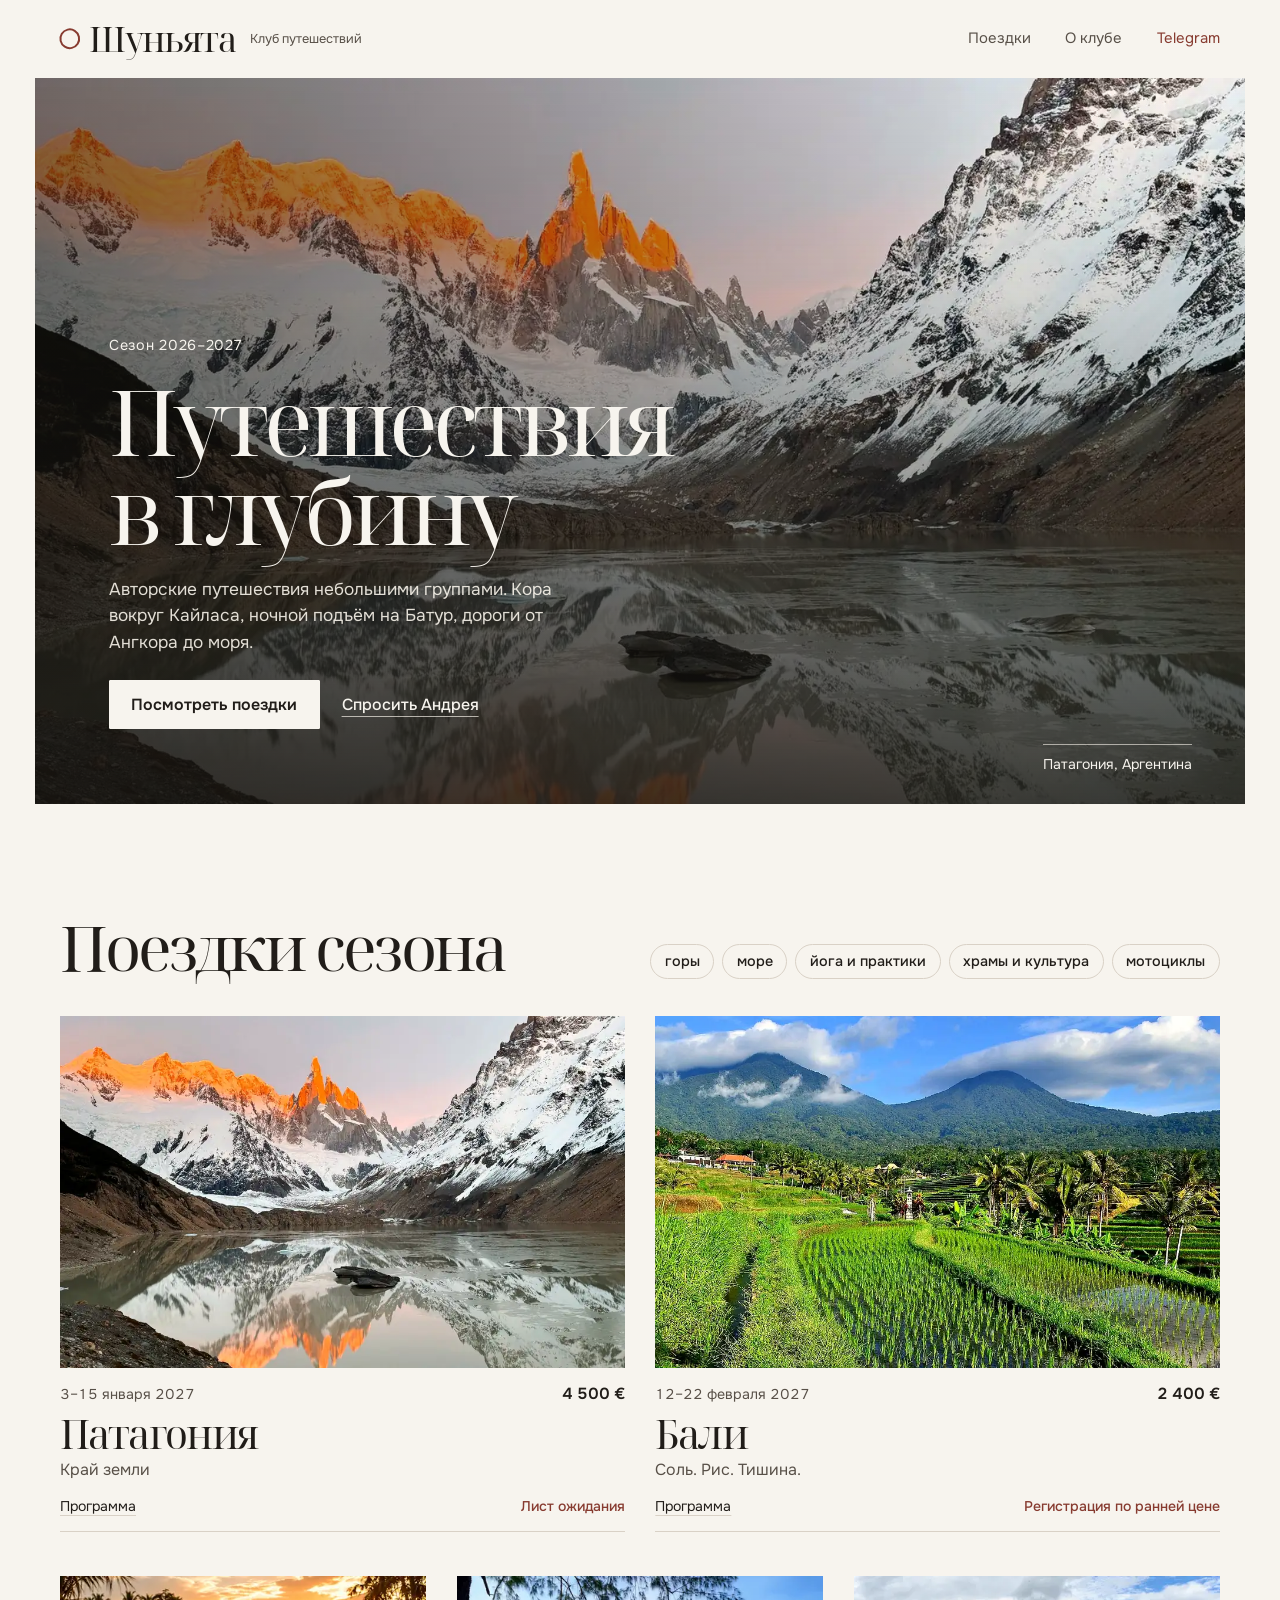
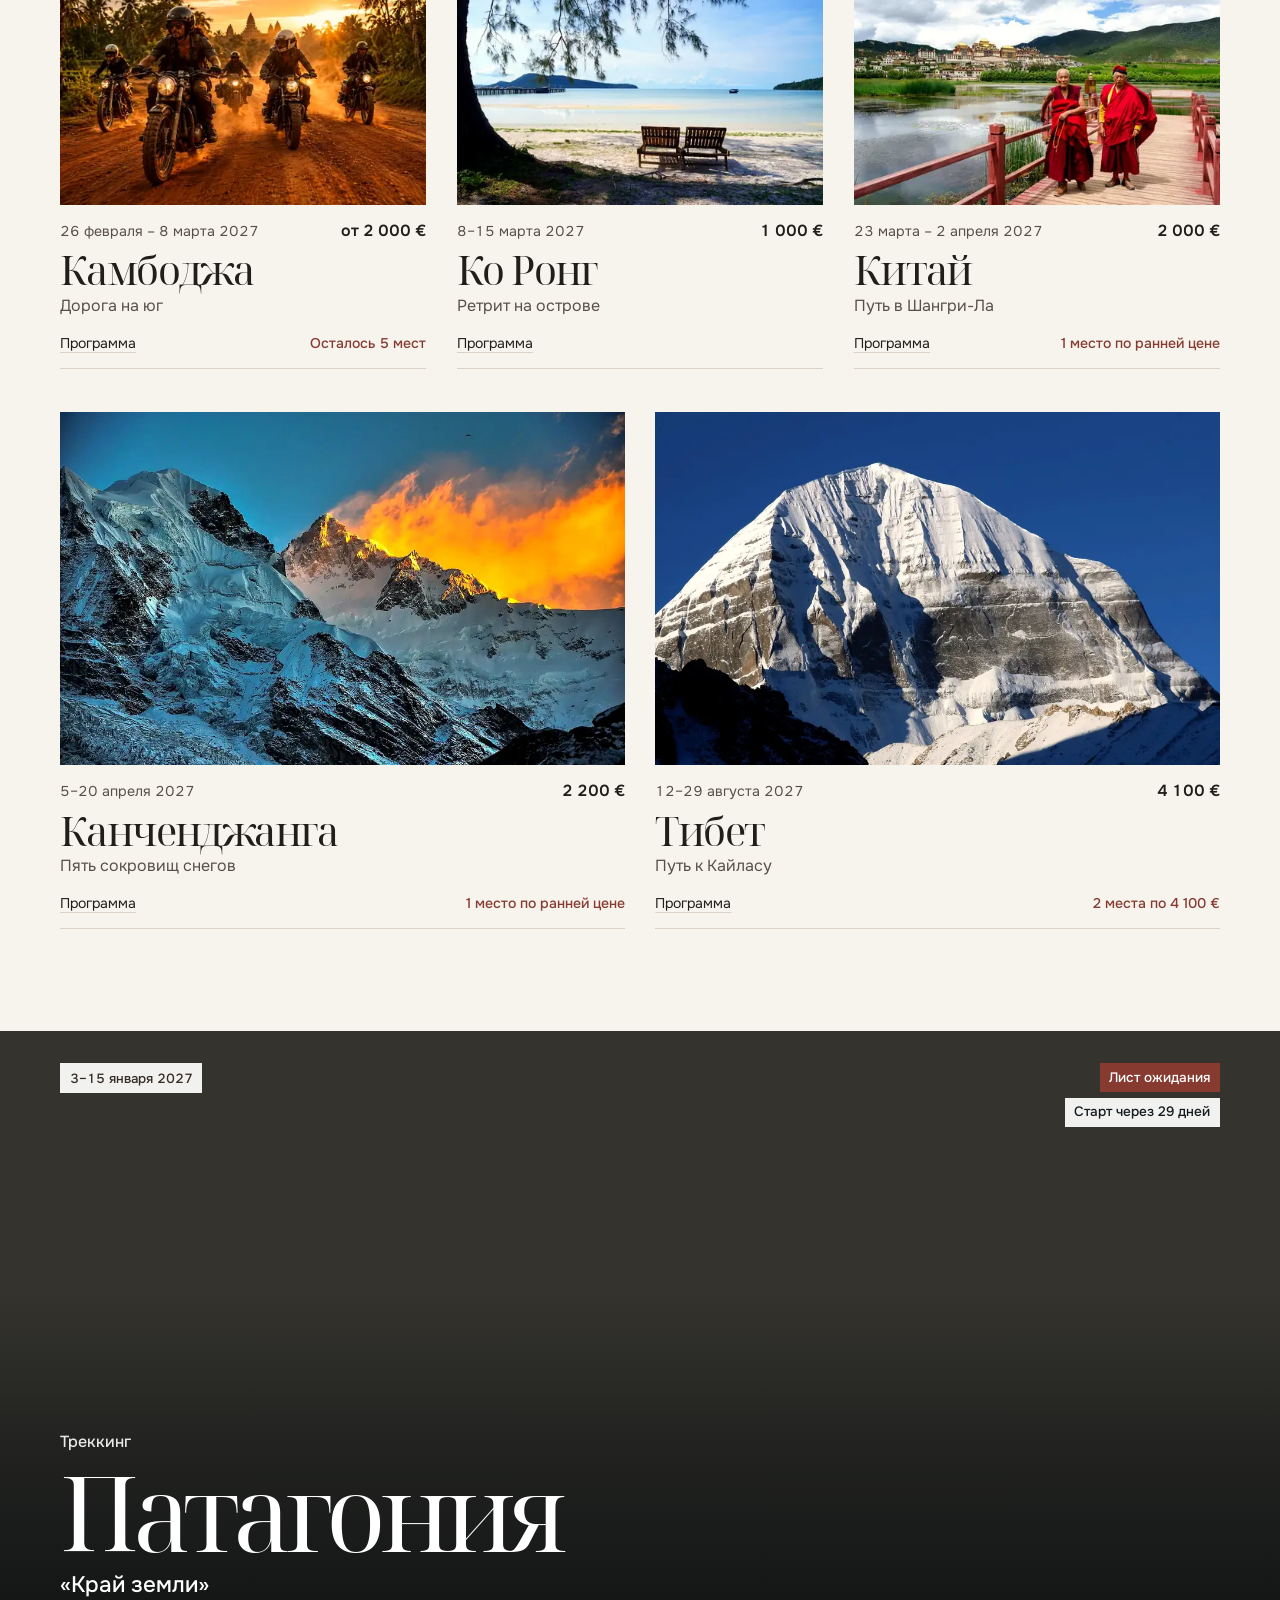
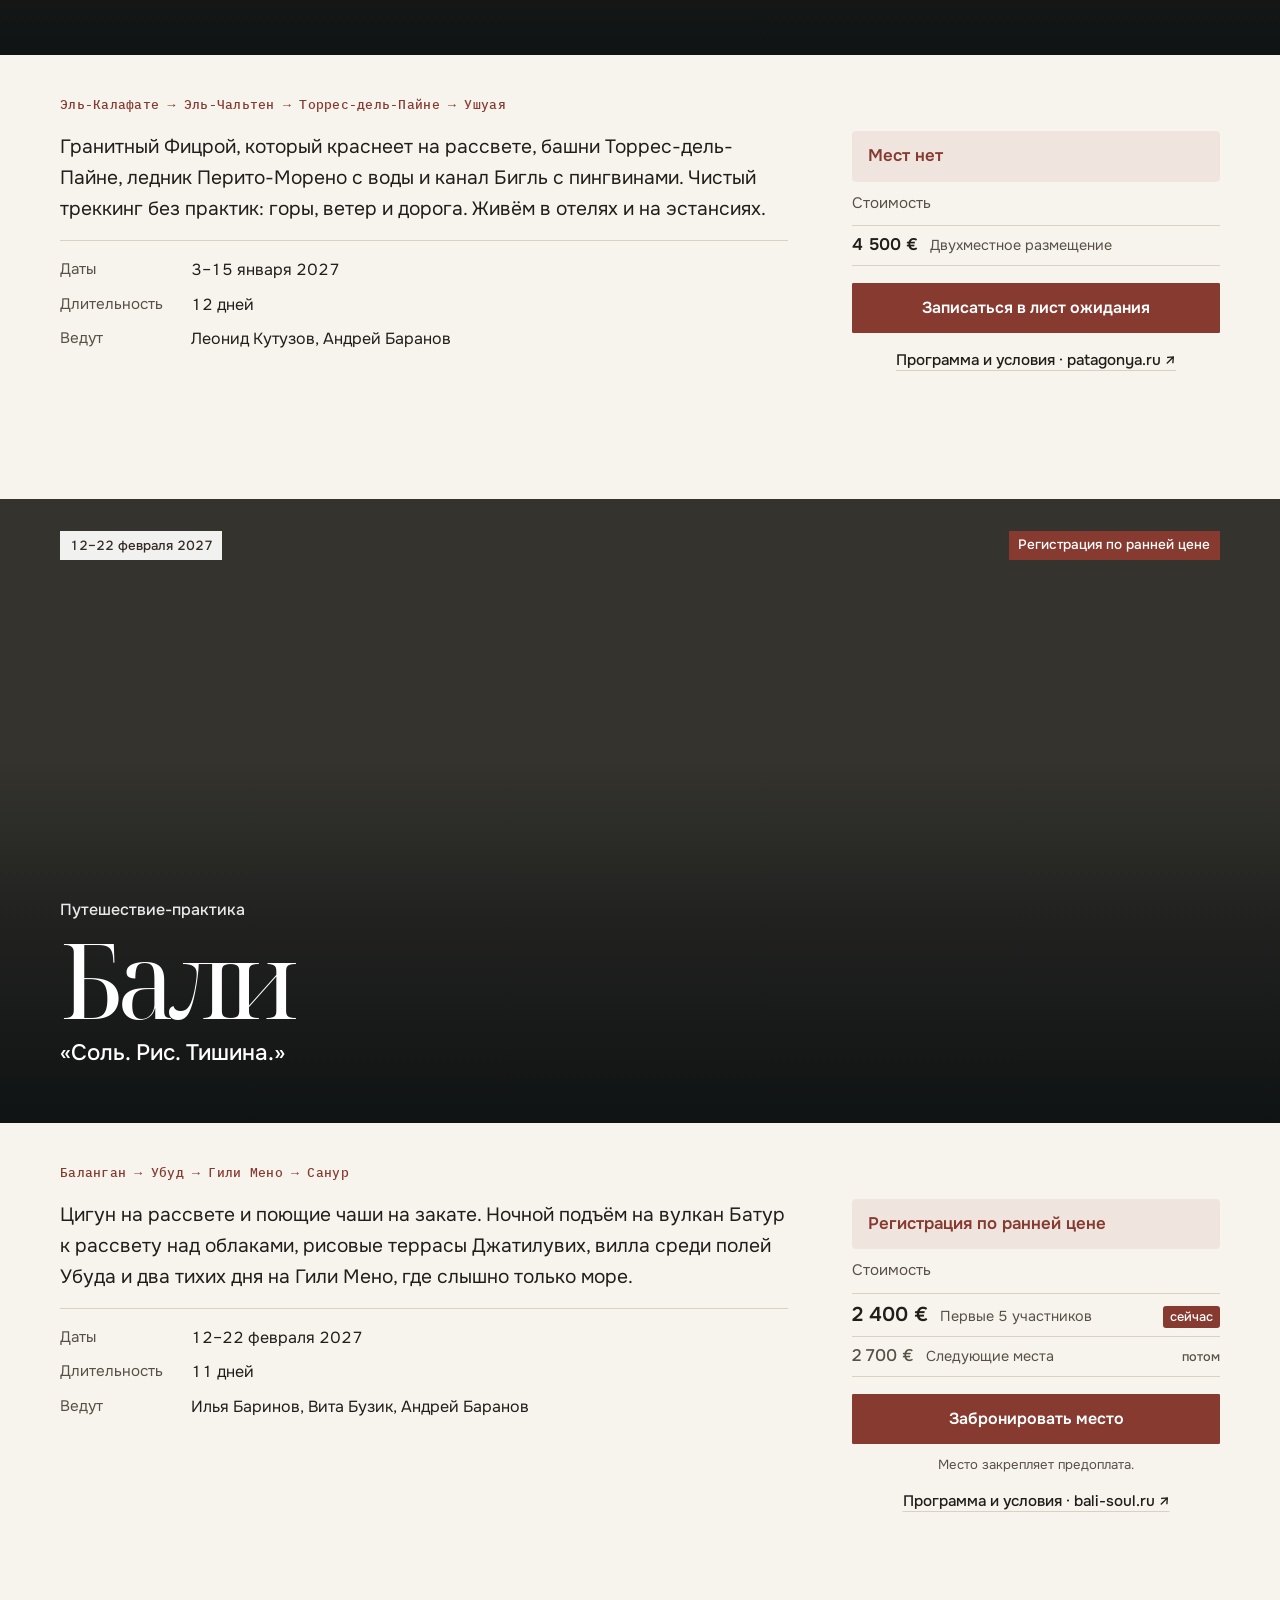
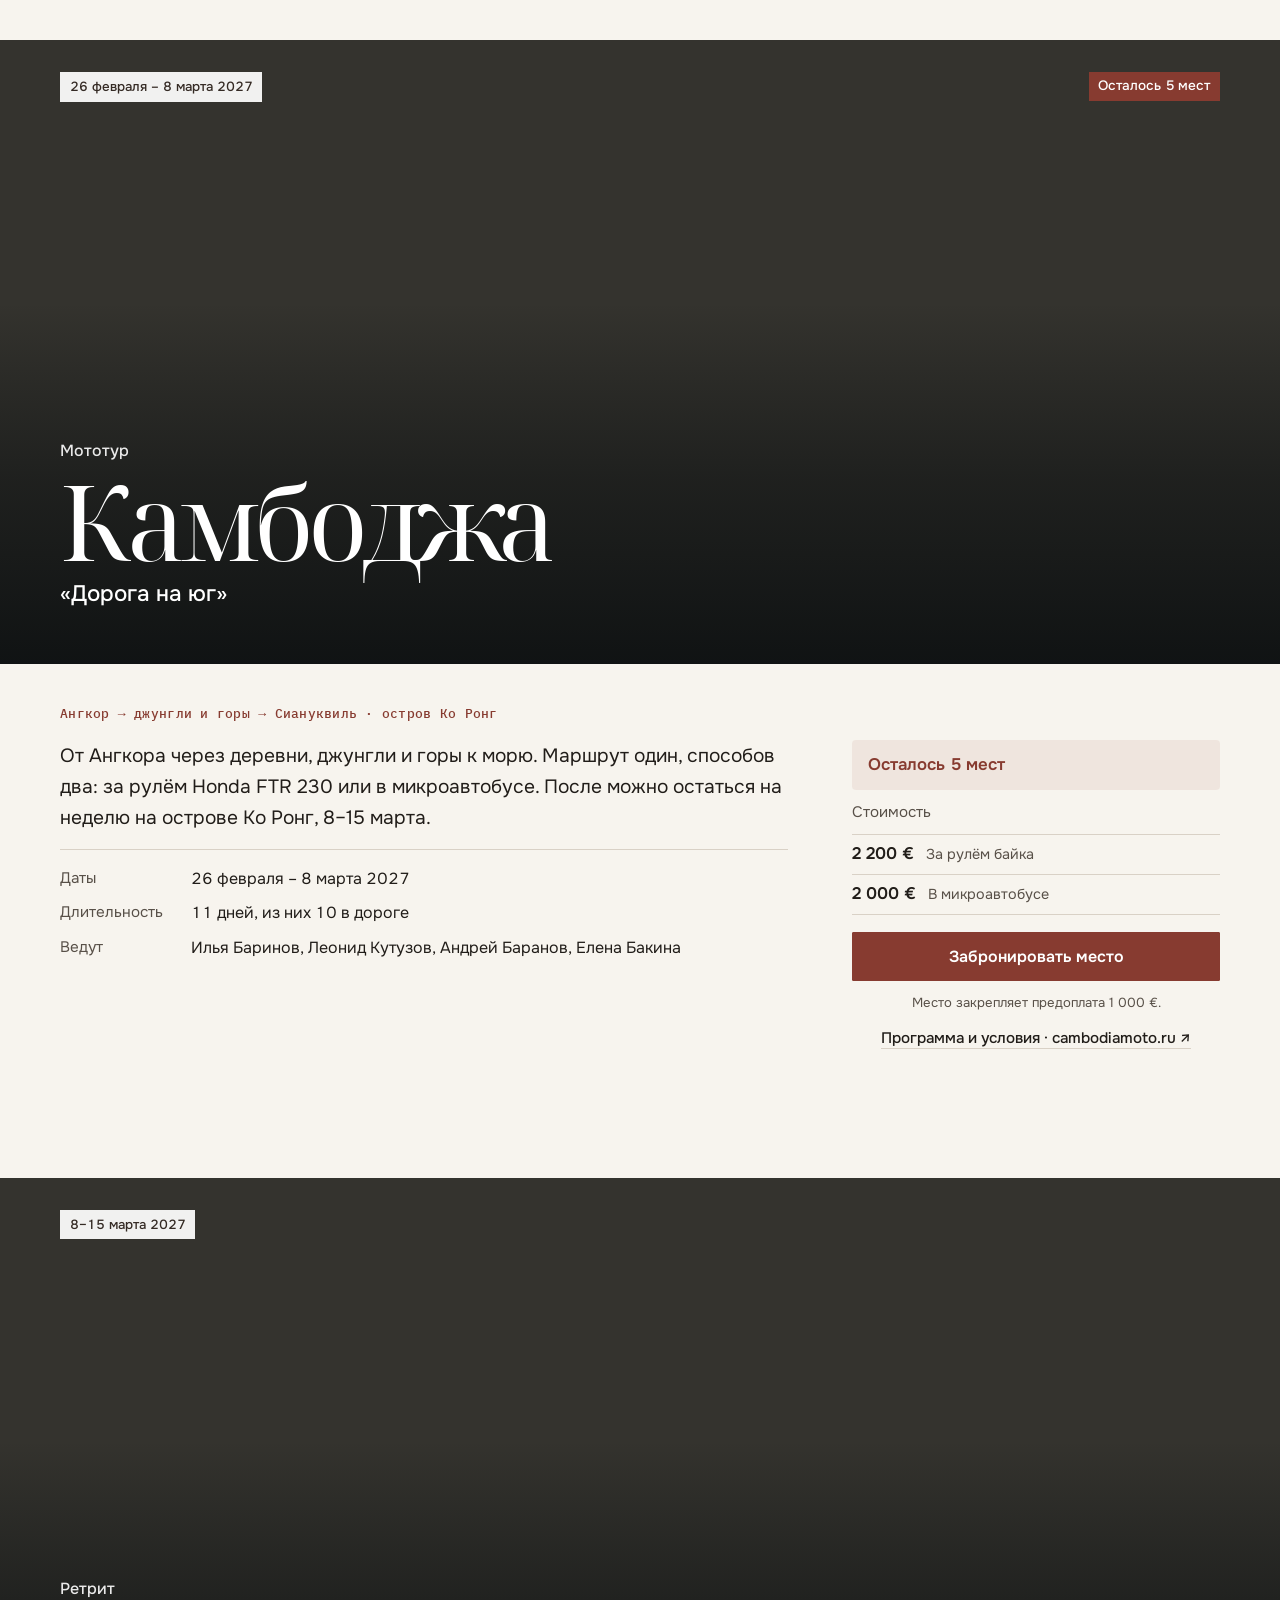
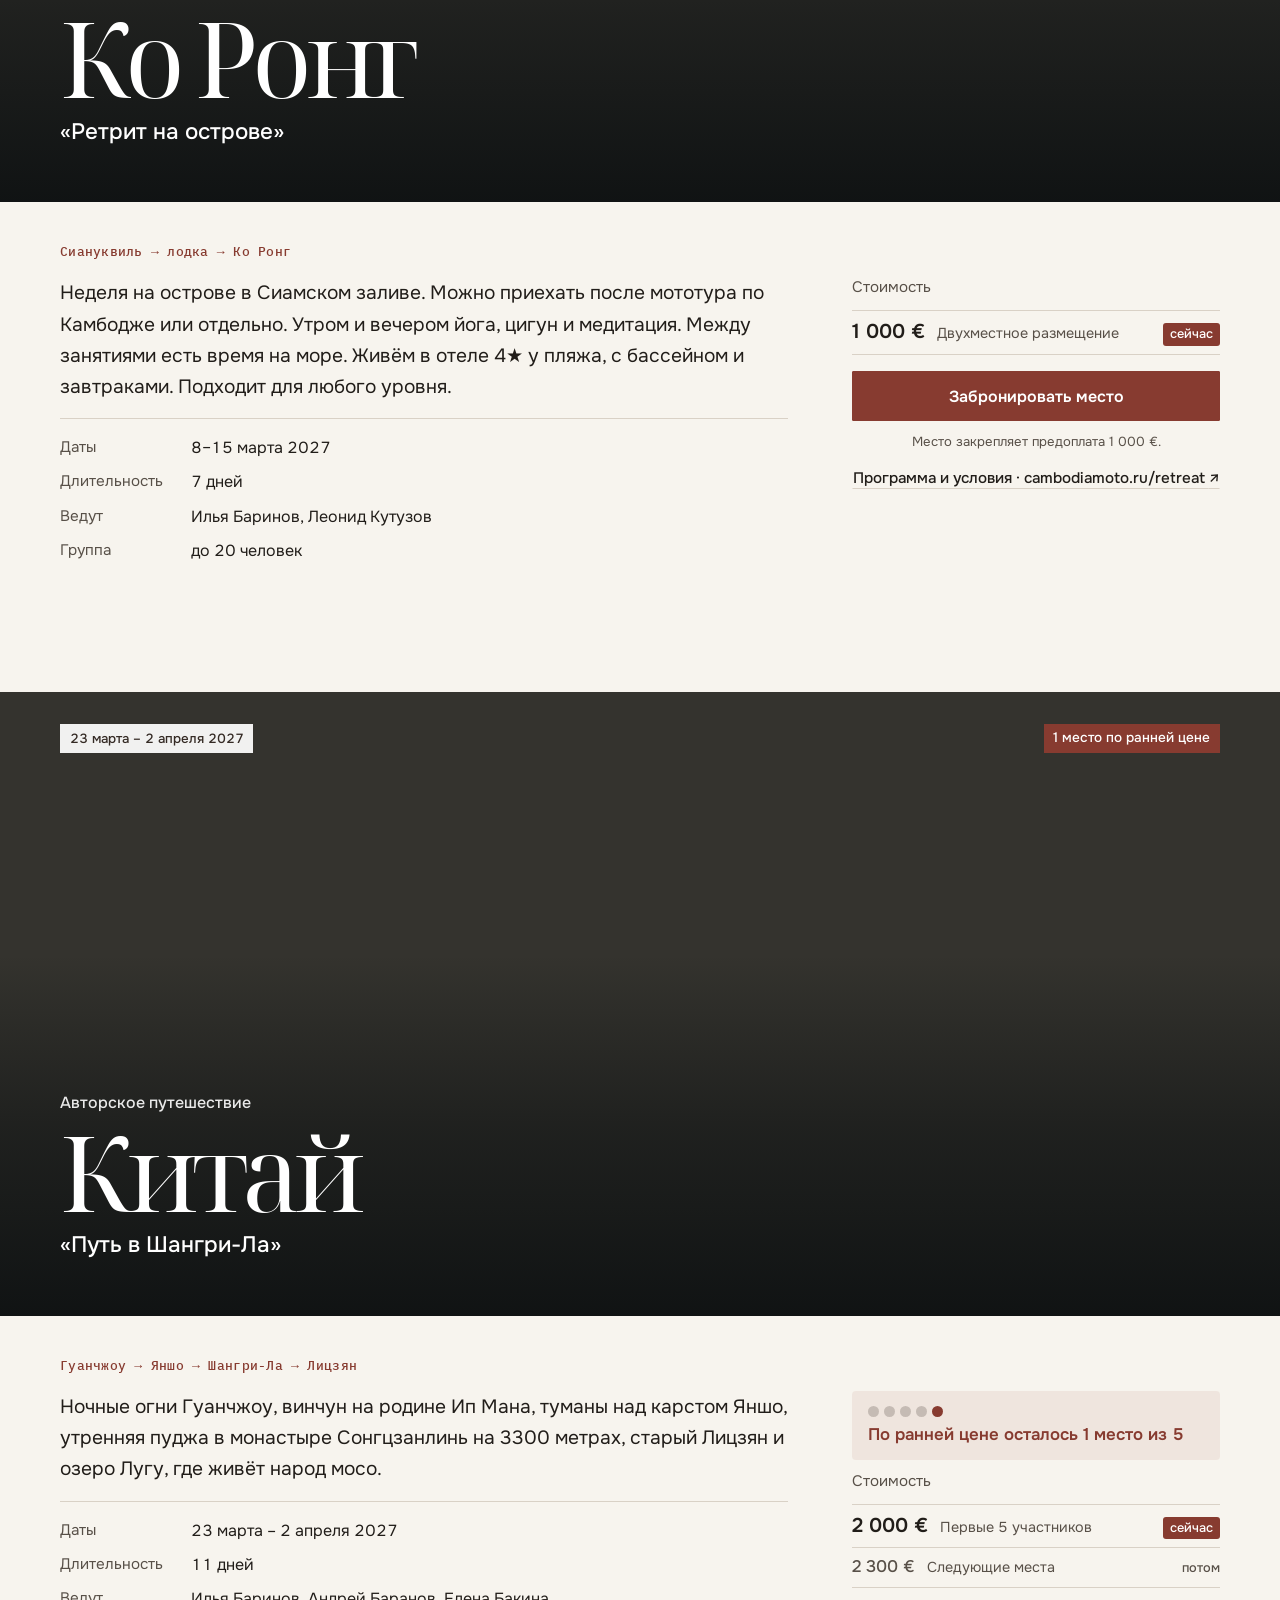
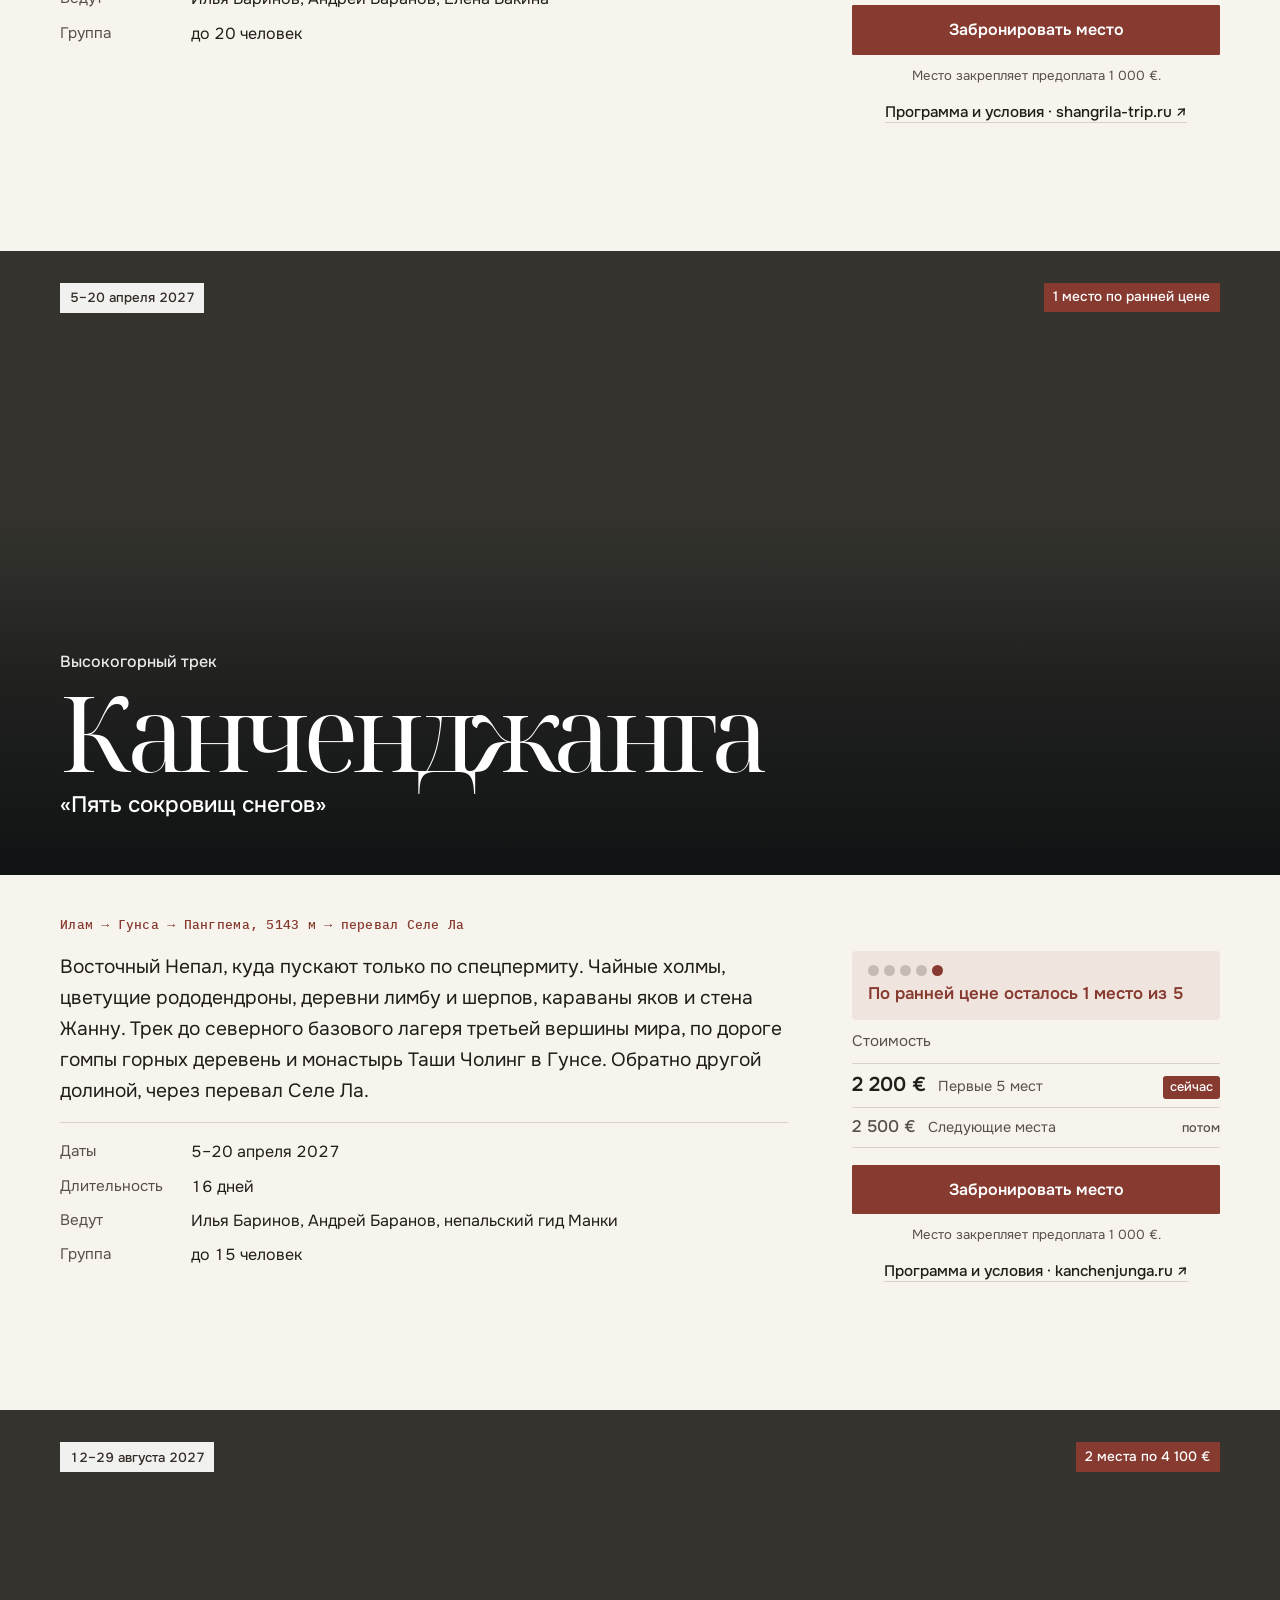
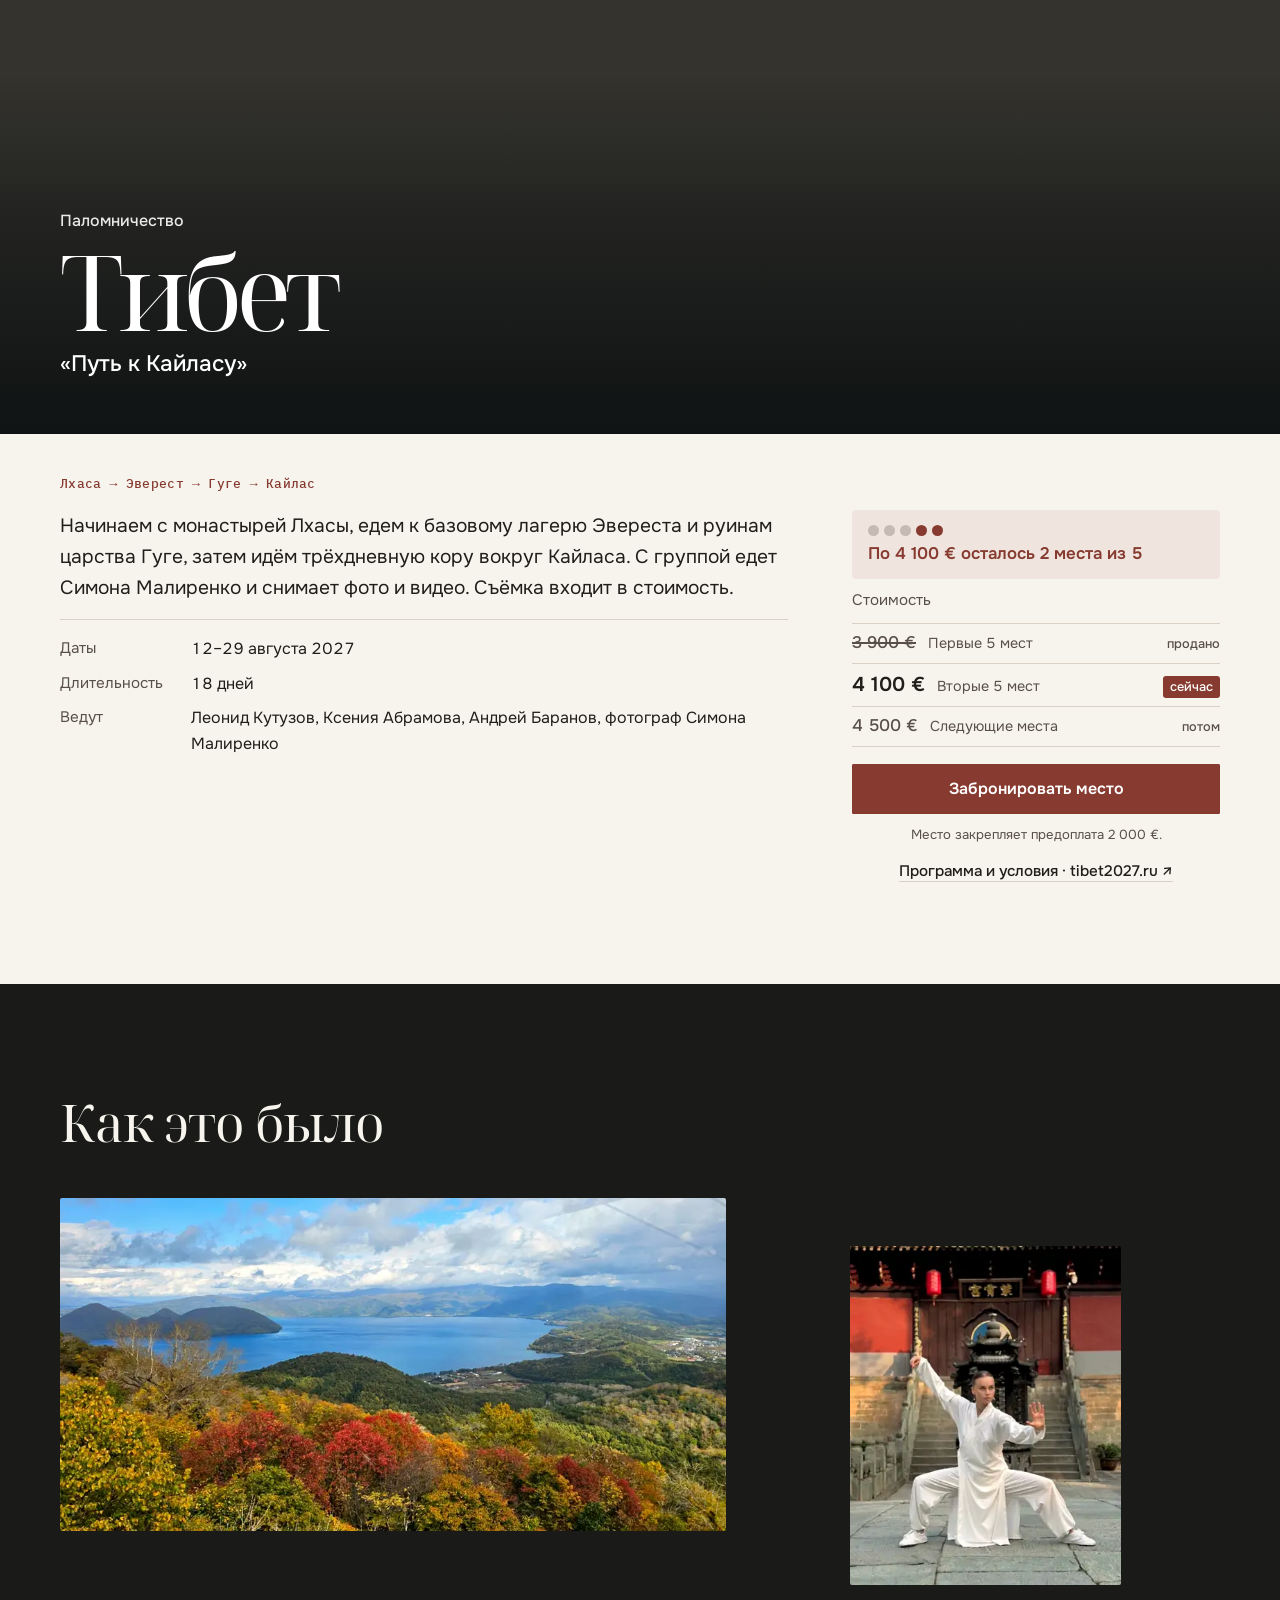
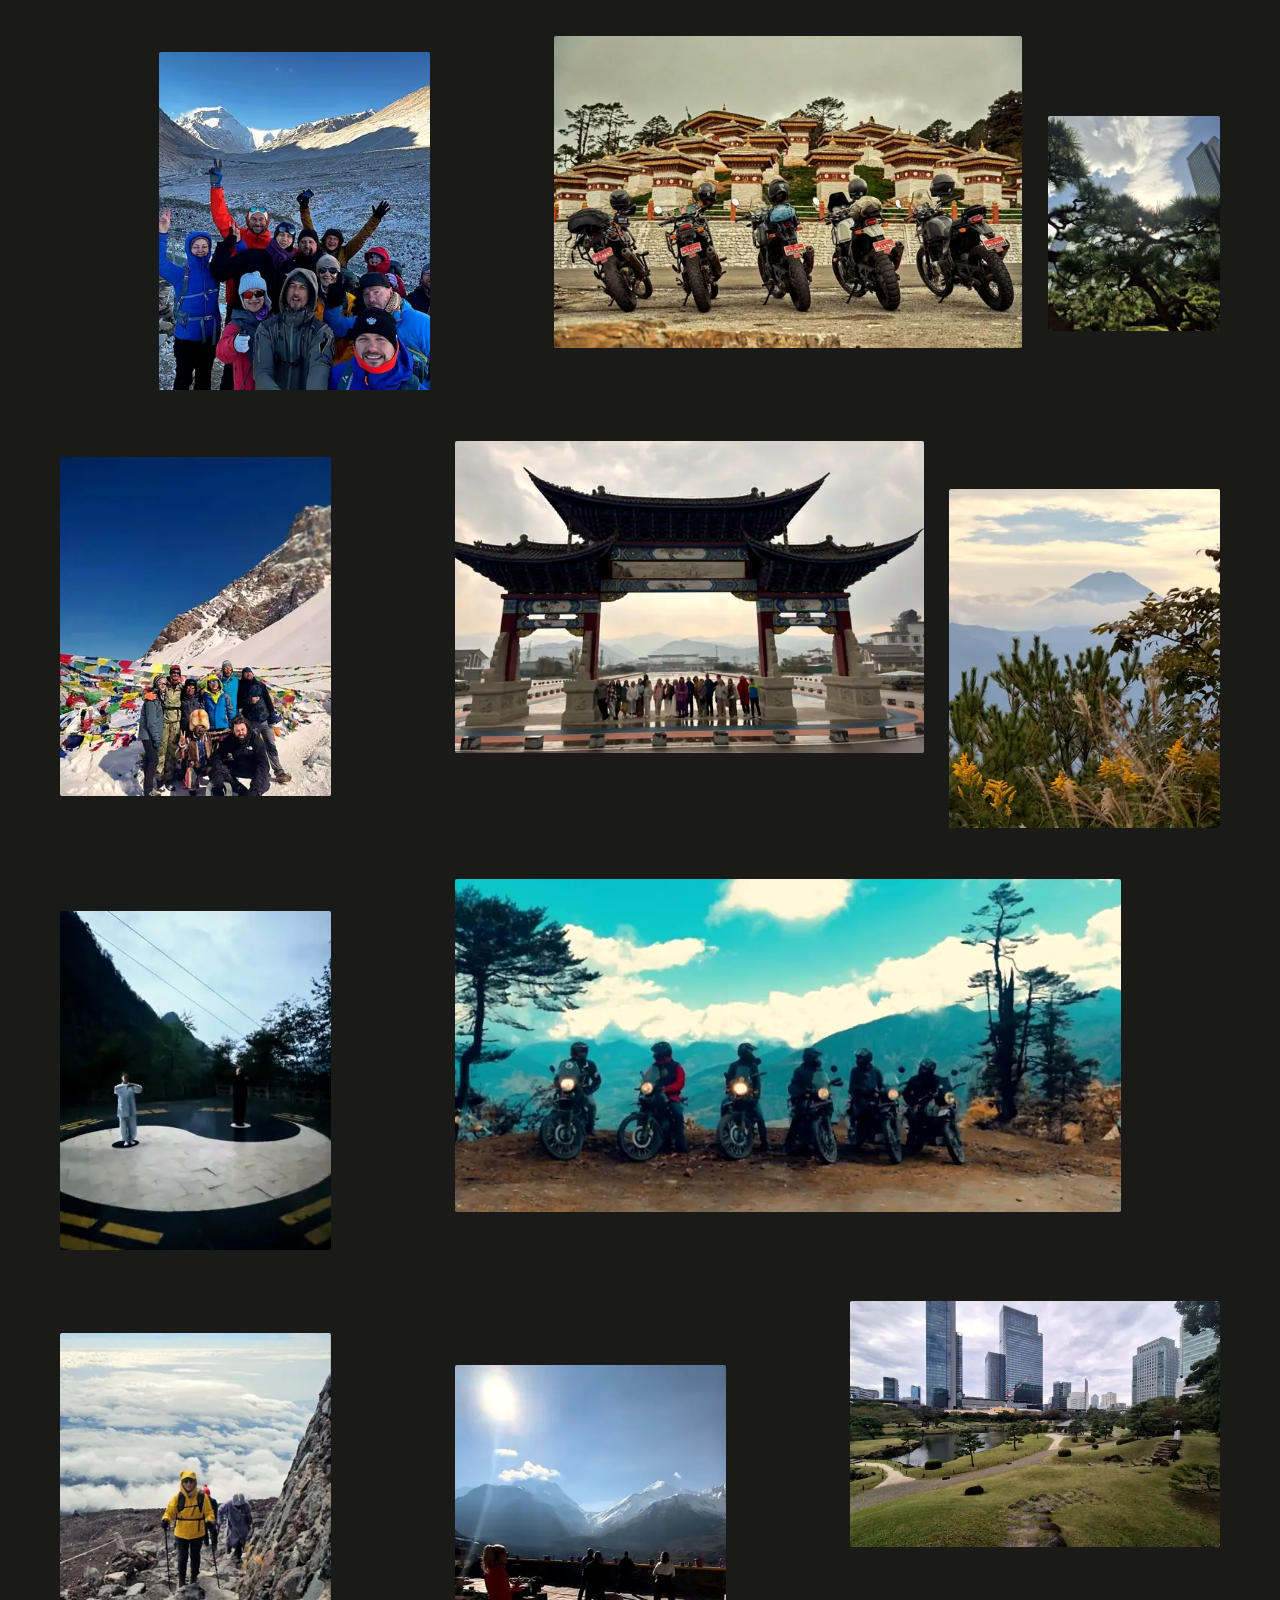
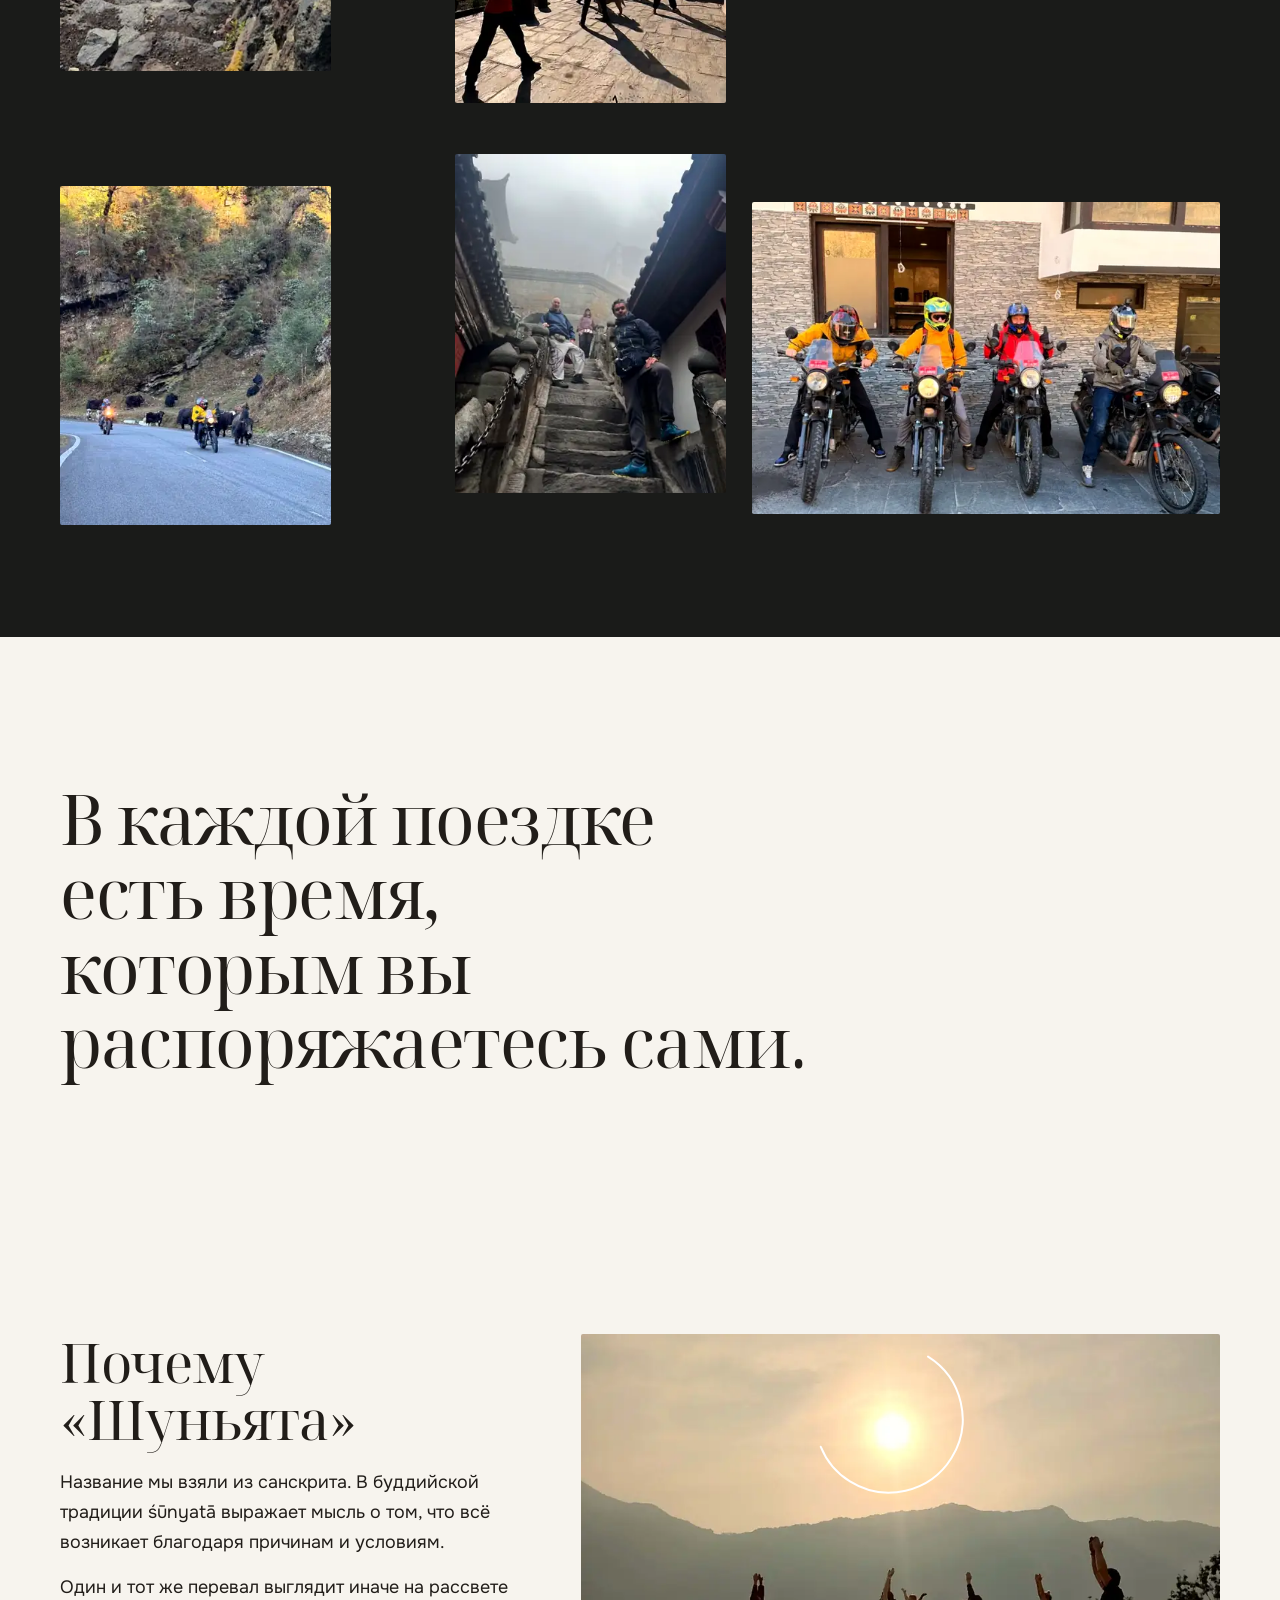
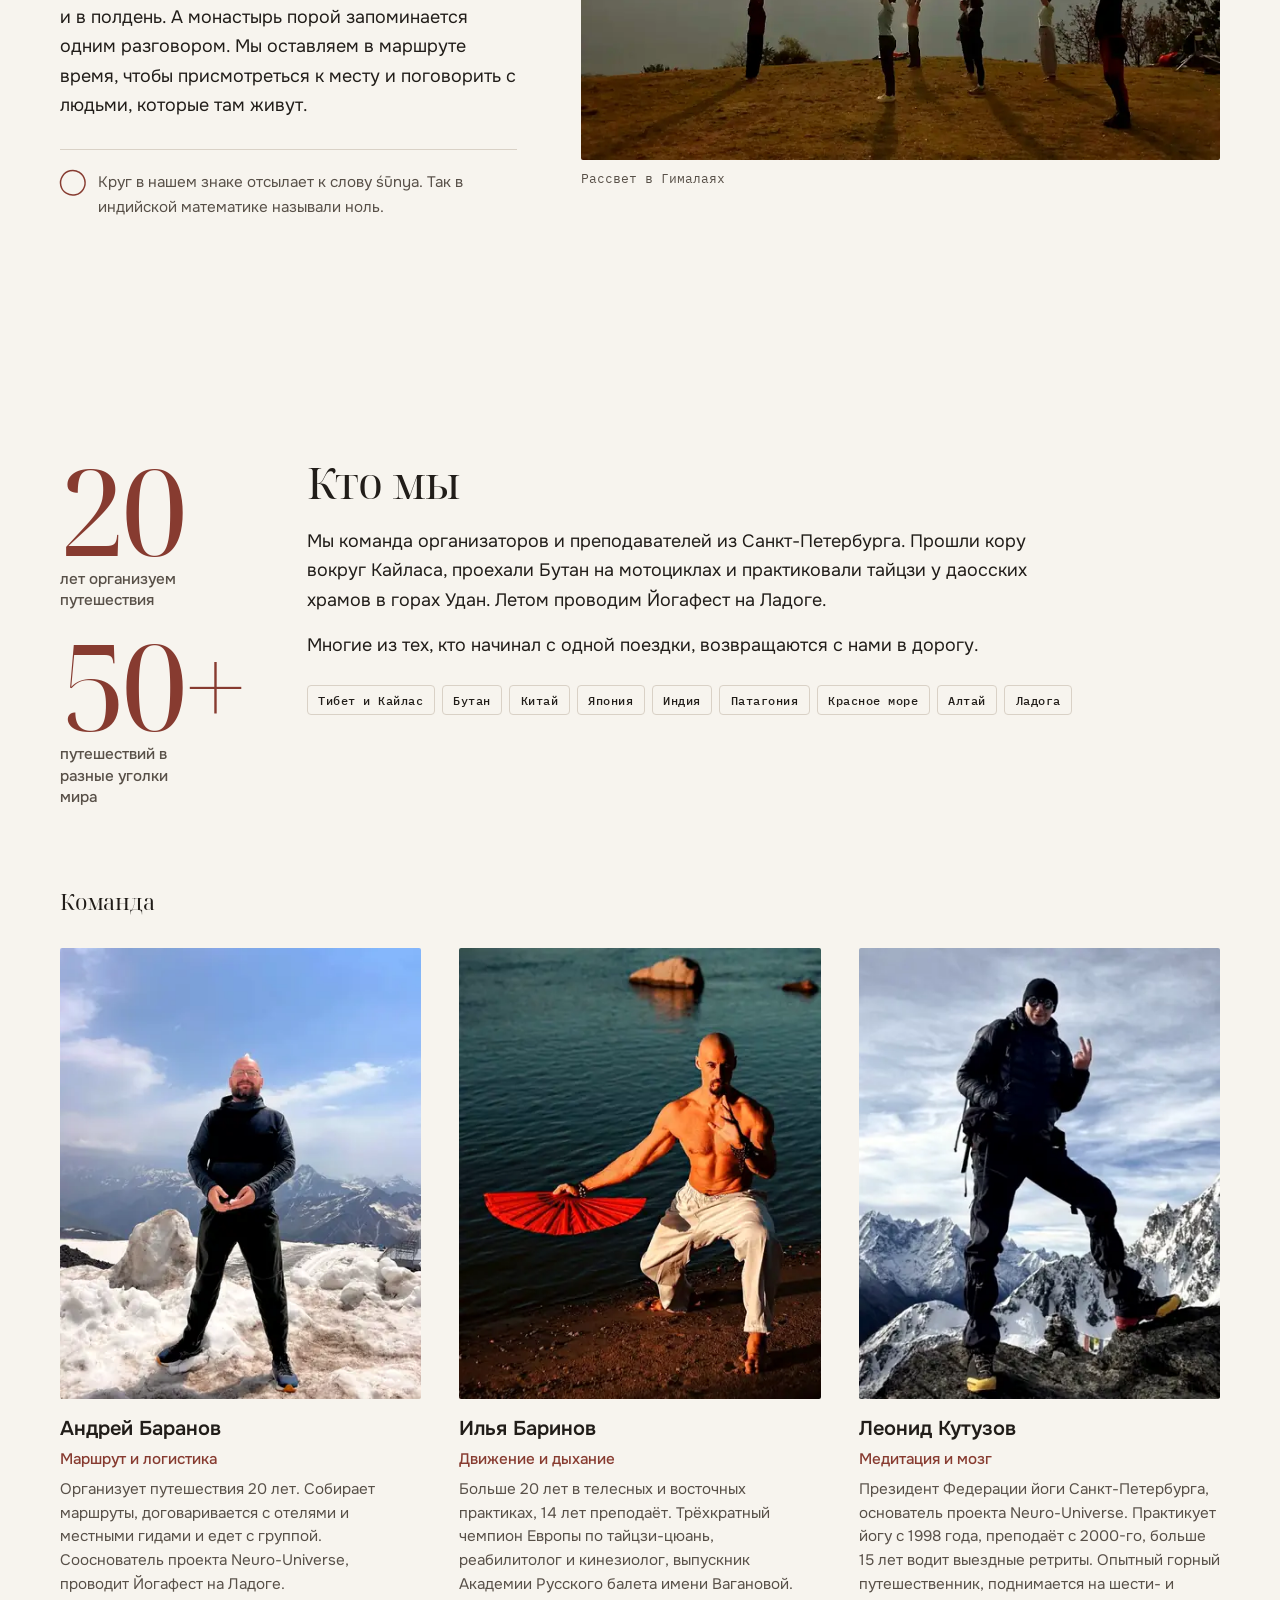
==== commit 6db2cfe4: "Use shunyata-club.ru for the travel club website" ====
--- a/index.html
+++ b/index.html
@@ -5,7 +5,7 @@
 <meta name="viewport" content="width=device-width, initial-scale=1, viewport-fit=cover">
 <title>Клуб путешествий Шуньята · сезон 2026–2027</title>
 <meta name="description" content="Клуб путешествий «Шуньята». Авторские поездки небольшими группами. Сезон 2026–2027: Патагония, Бали, Камбоджа, Ко Ронг, Китай, Канченджанга и Тибет.">
-<link rel="canonical" href="https://utromaya-code.github.io/travel-hub/">
+<link rel="canonical" href="https://shunyata-club.ru/">
 <link rel="icon" href="favicon.ico" sizes="32x32">
 <link rel="icon" href="favicon.svg" type="image/svg+xml">
 <link rel="apple-touch-icon" href="apple-touch-icon.png">
@@ -13,10 +13,10 @@
 <meta name="theme-color" content="#1A1B19" media="(prefers-color-scheme: dark)">
 <meta property="og:type" content="website">
 <meta property="og:locale" content="ru_RU">
-<meta property="og:url" content="https://utromaya-code.github.io/travel-hub/">
+<meta property="og:url" content="https://shunyata-club.ru/">
 <meta property="og:title" content="Клуб путешествий Шуньята · сезон 2026–2027">
 <meta property="og:description" content="Клуб путешествий «Шуньята». Авторские поездки небольшими группами. Сезон 2026–2027: Патагония, Бали, Камбоджа, Ко Ронг, Китай, Канченджанга и Тибет.">
-<meta property="og:image" content="https://utromaya-code.github.io/travel-hub/img/og.jpg?v=4e6fba51">
+<meta property="og:image" content="https://shunyata-club.ru/img/og.jpg?v=4e6fba51">
 <meta property="og:image:width" content="1200">
 <meta property="og:image:height" content="630">
 <meta property="og:image:alt" content="Горы Патагонии и название клуба путешествий «Шуньята»">
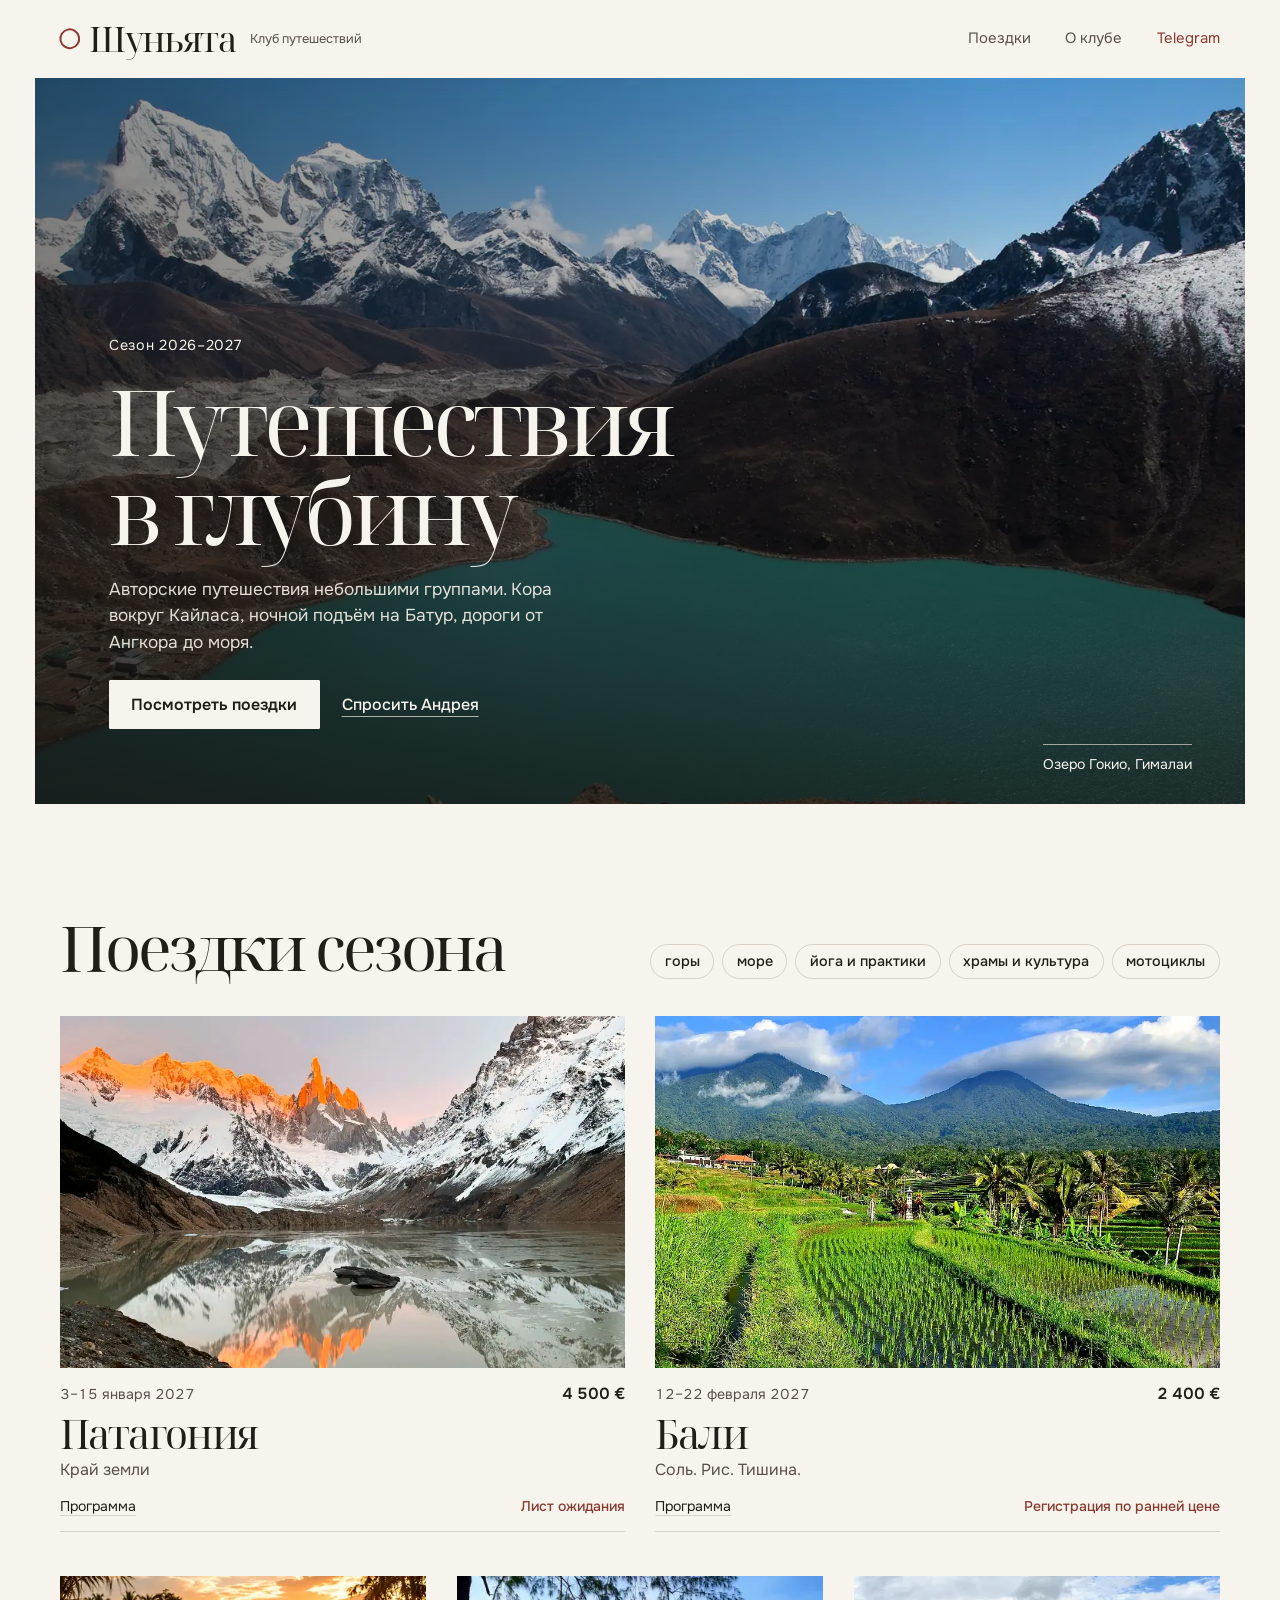
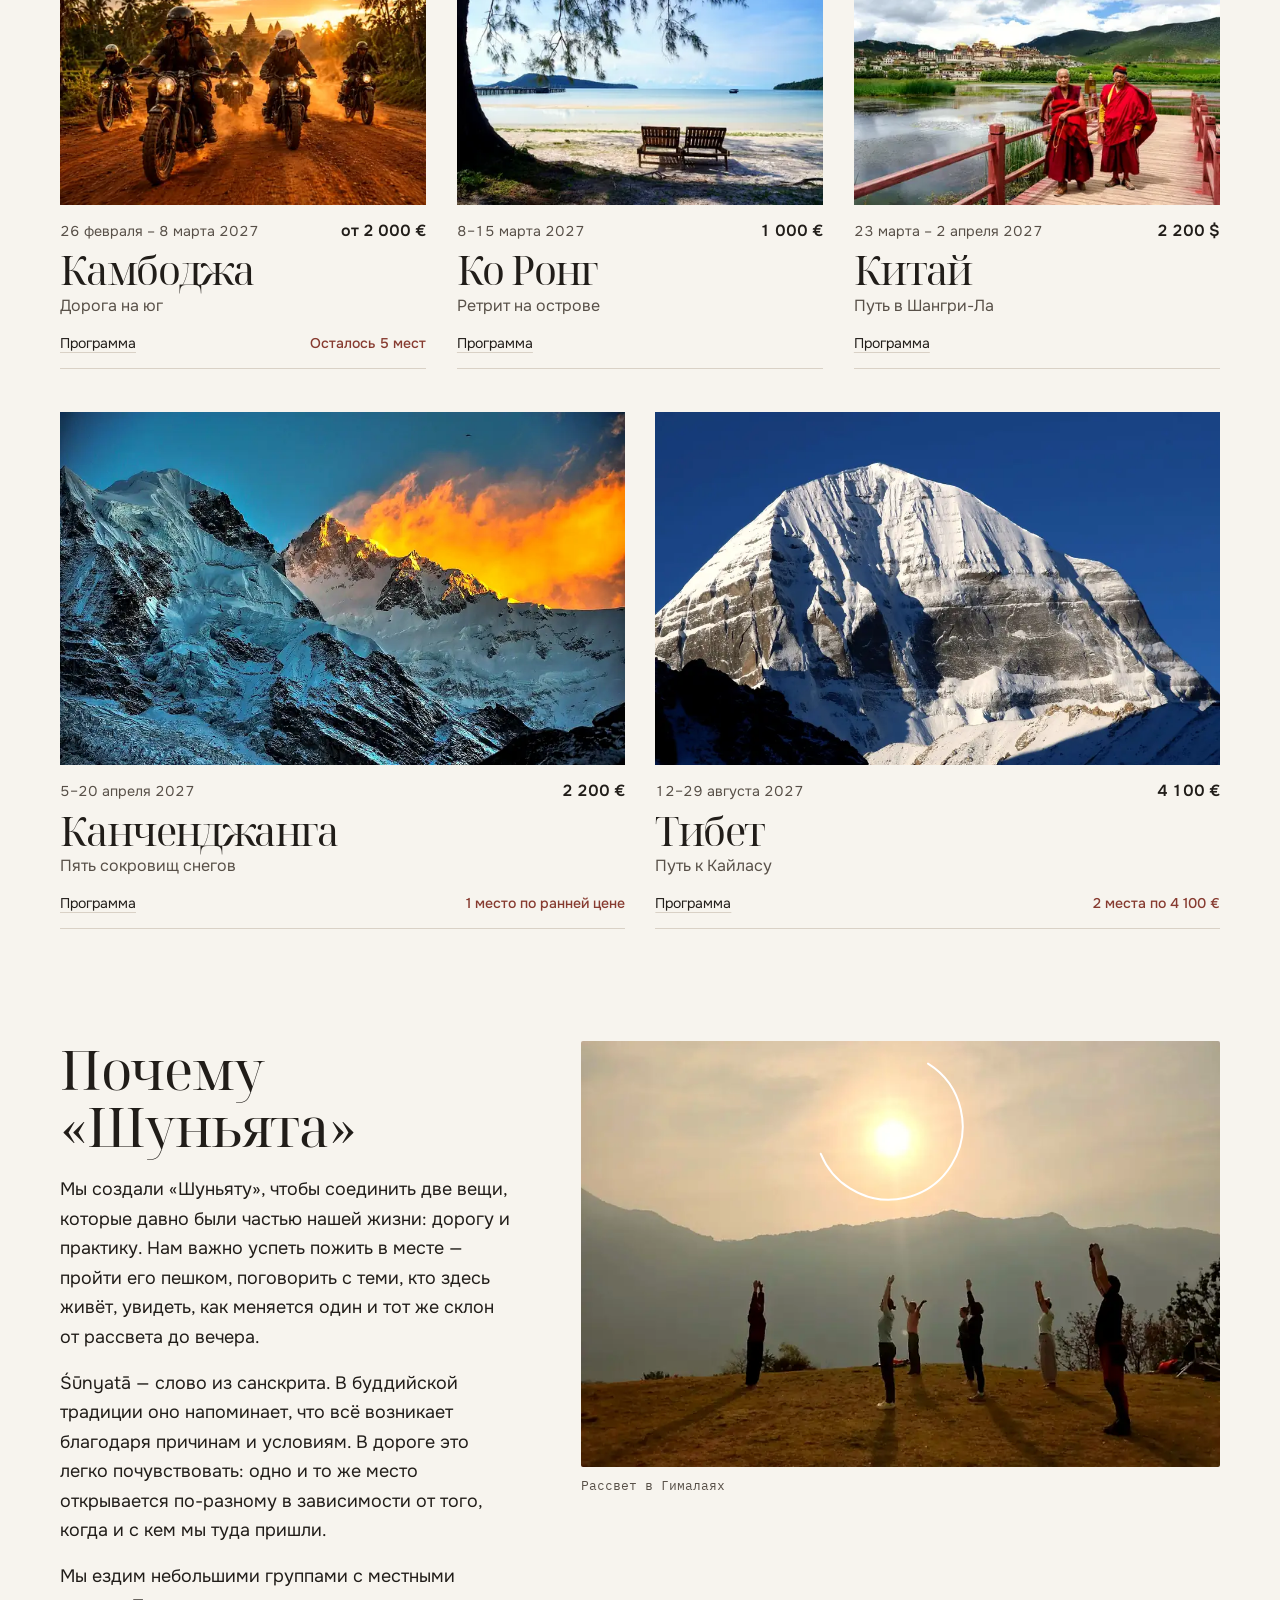
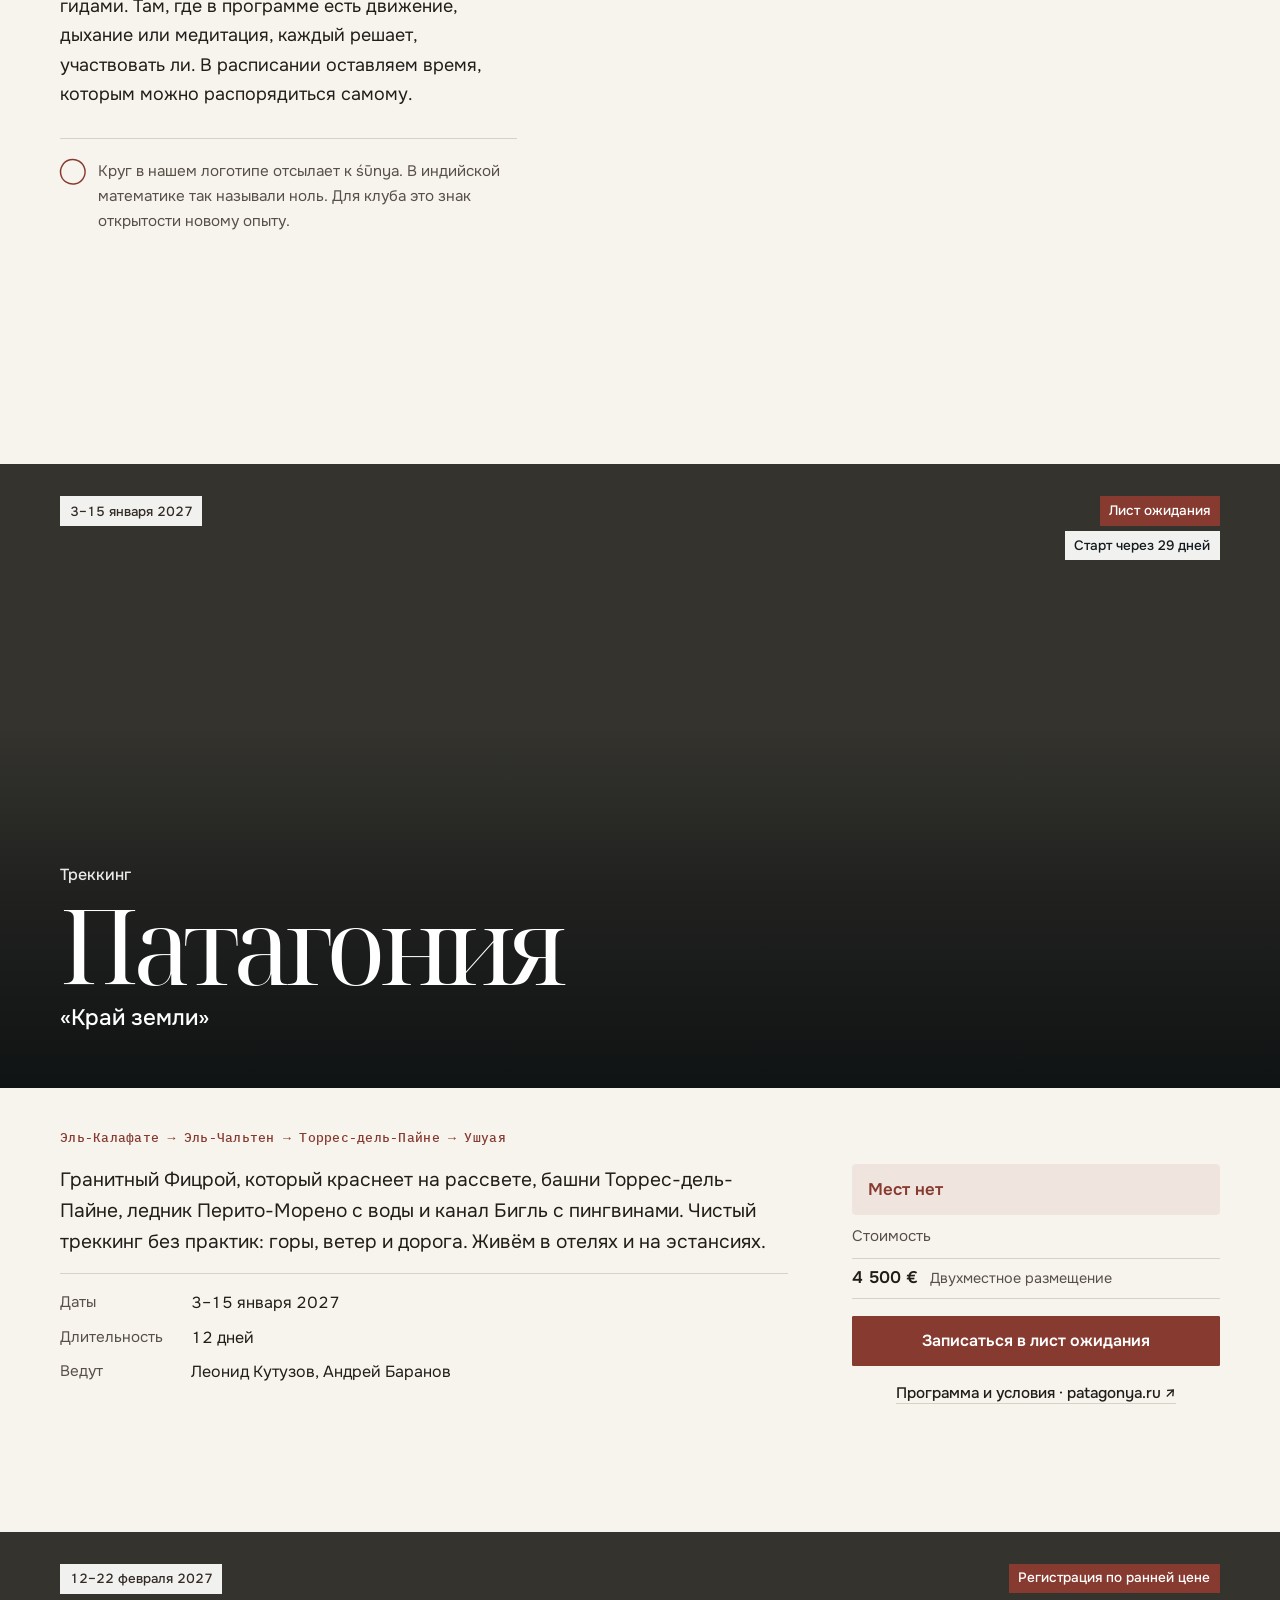
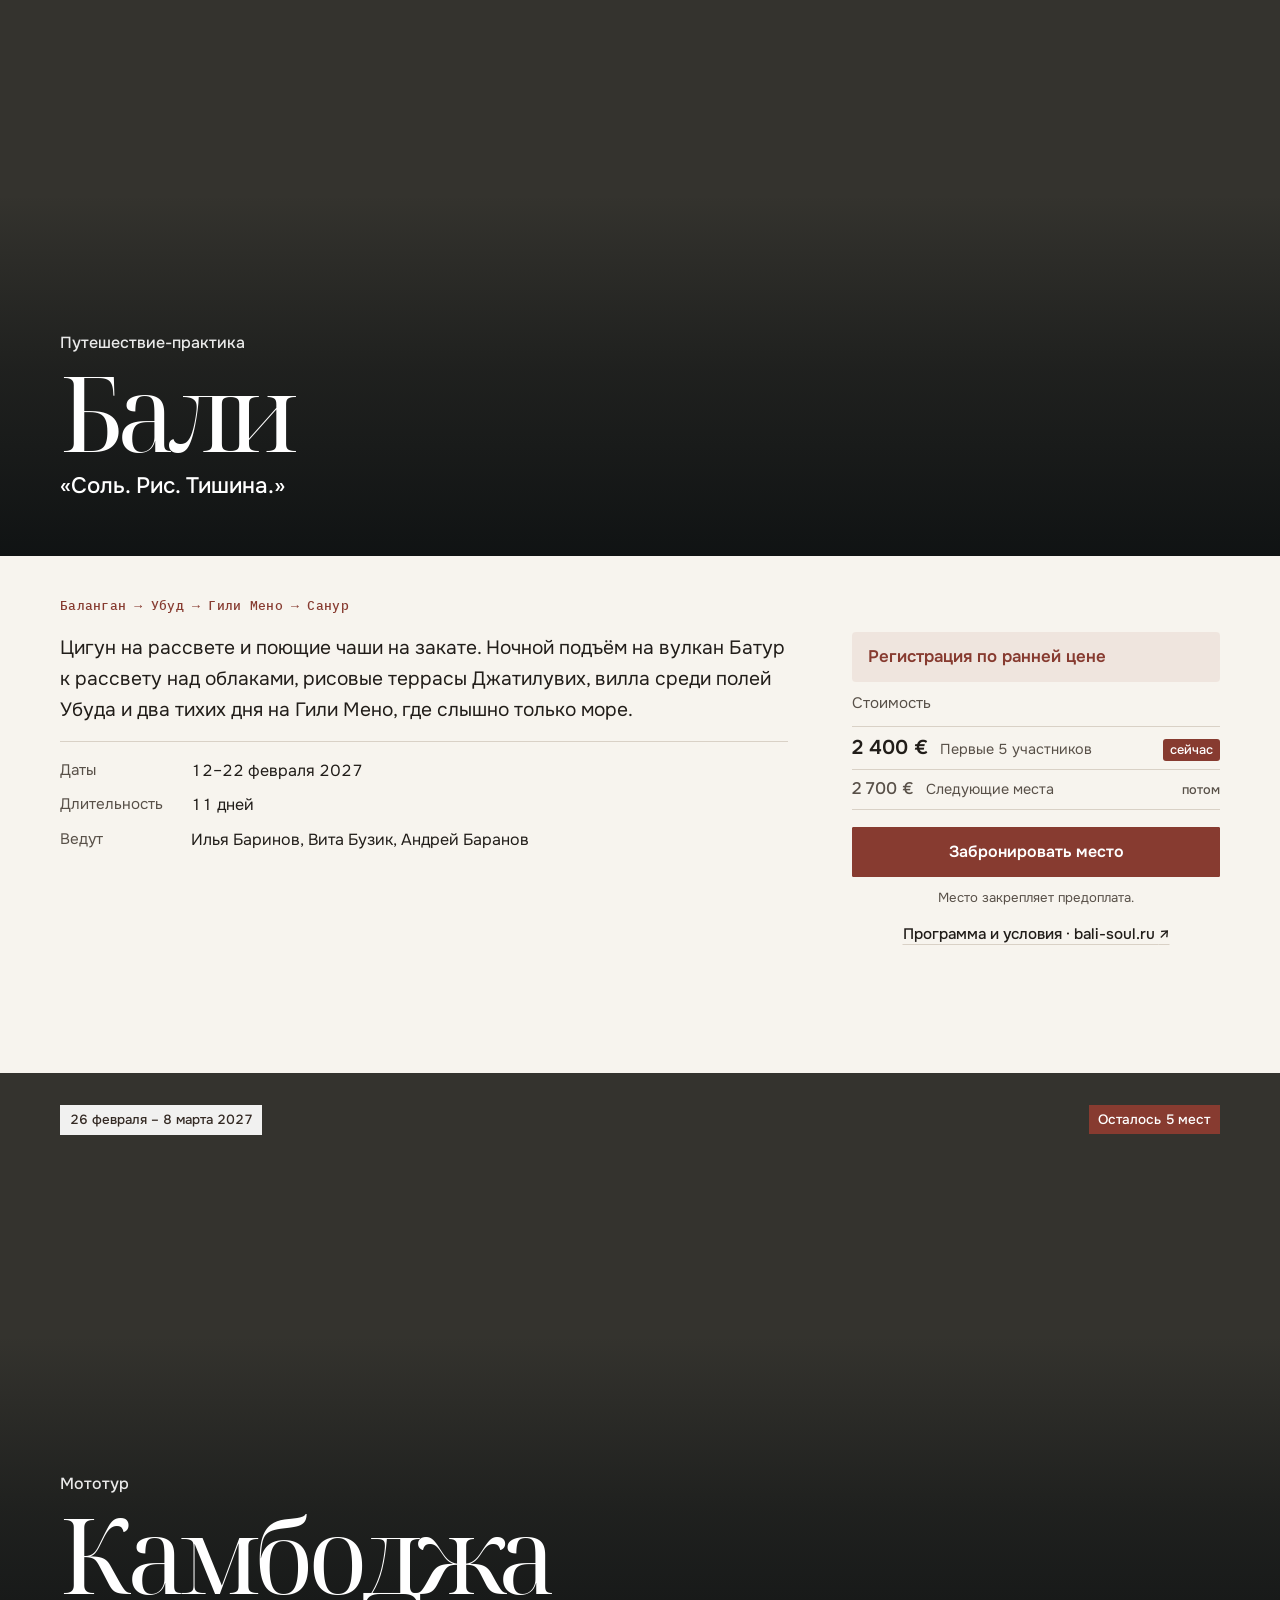
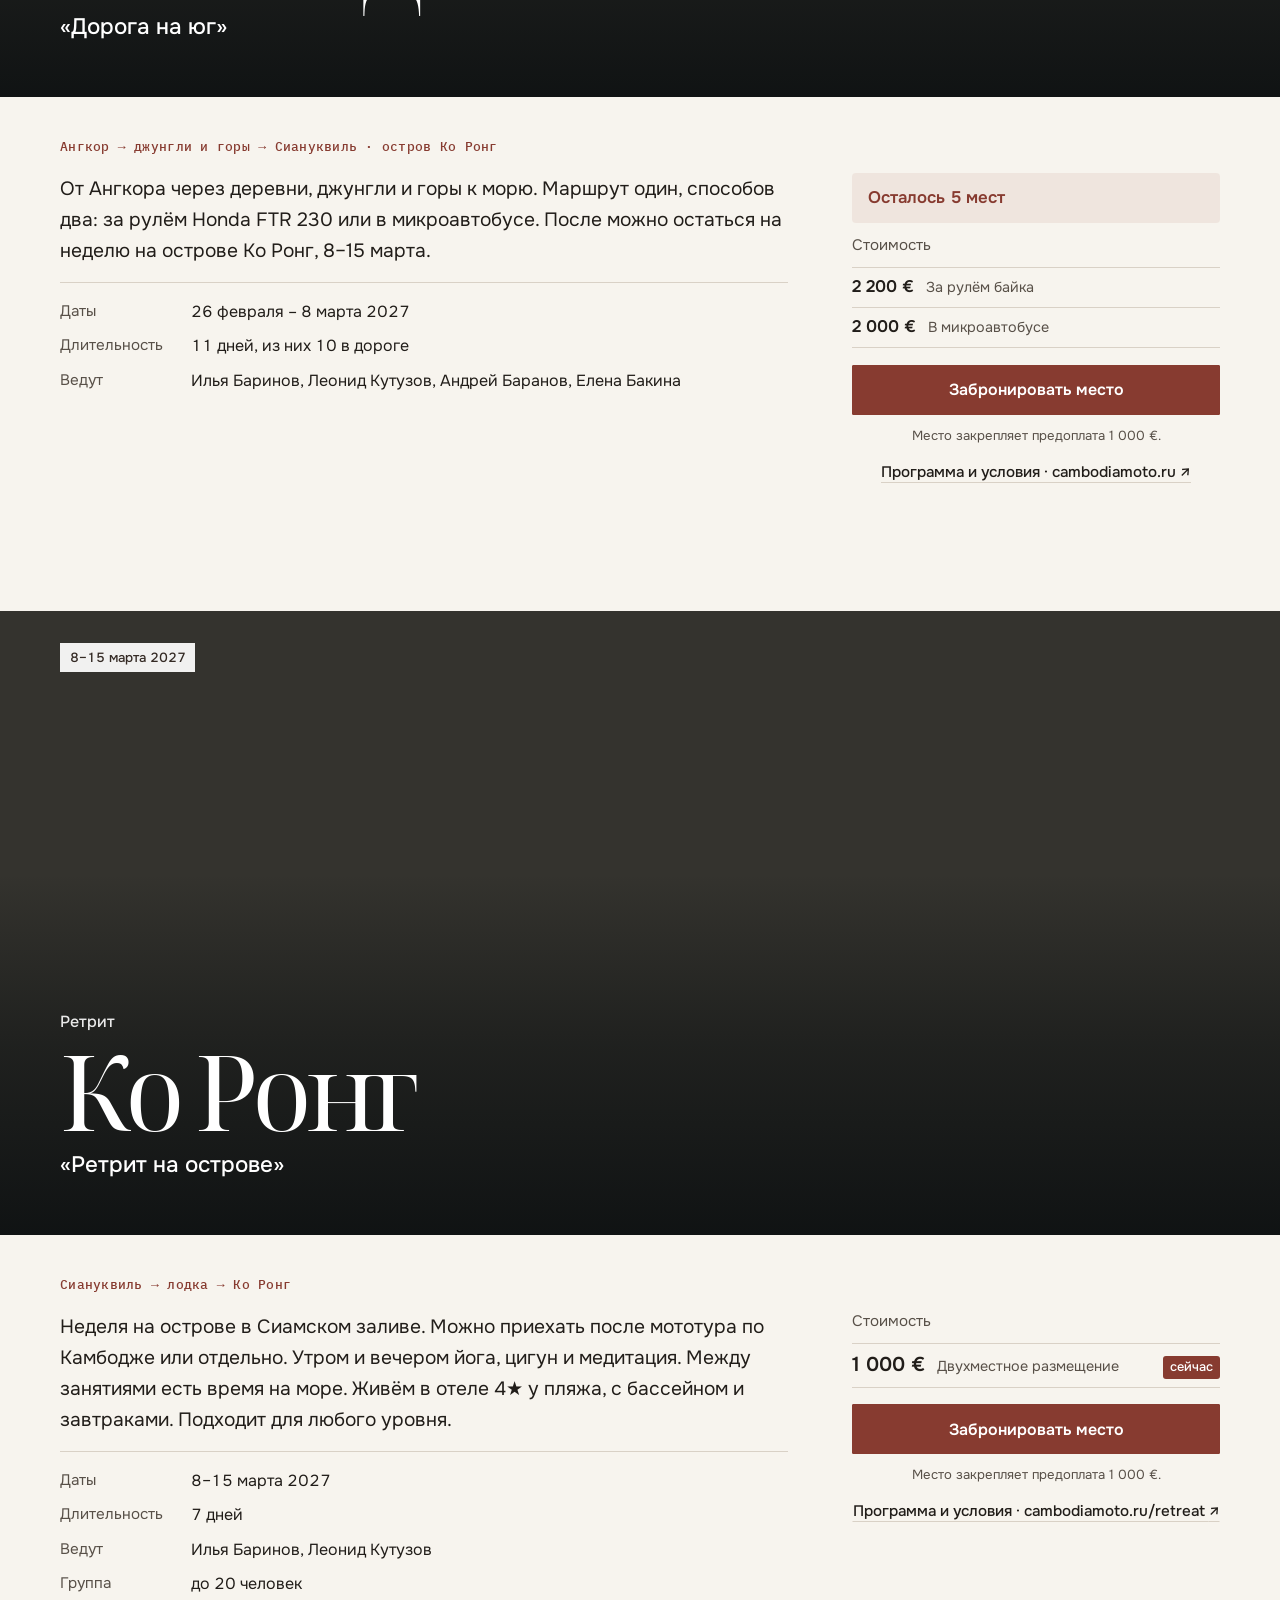
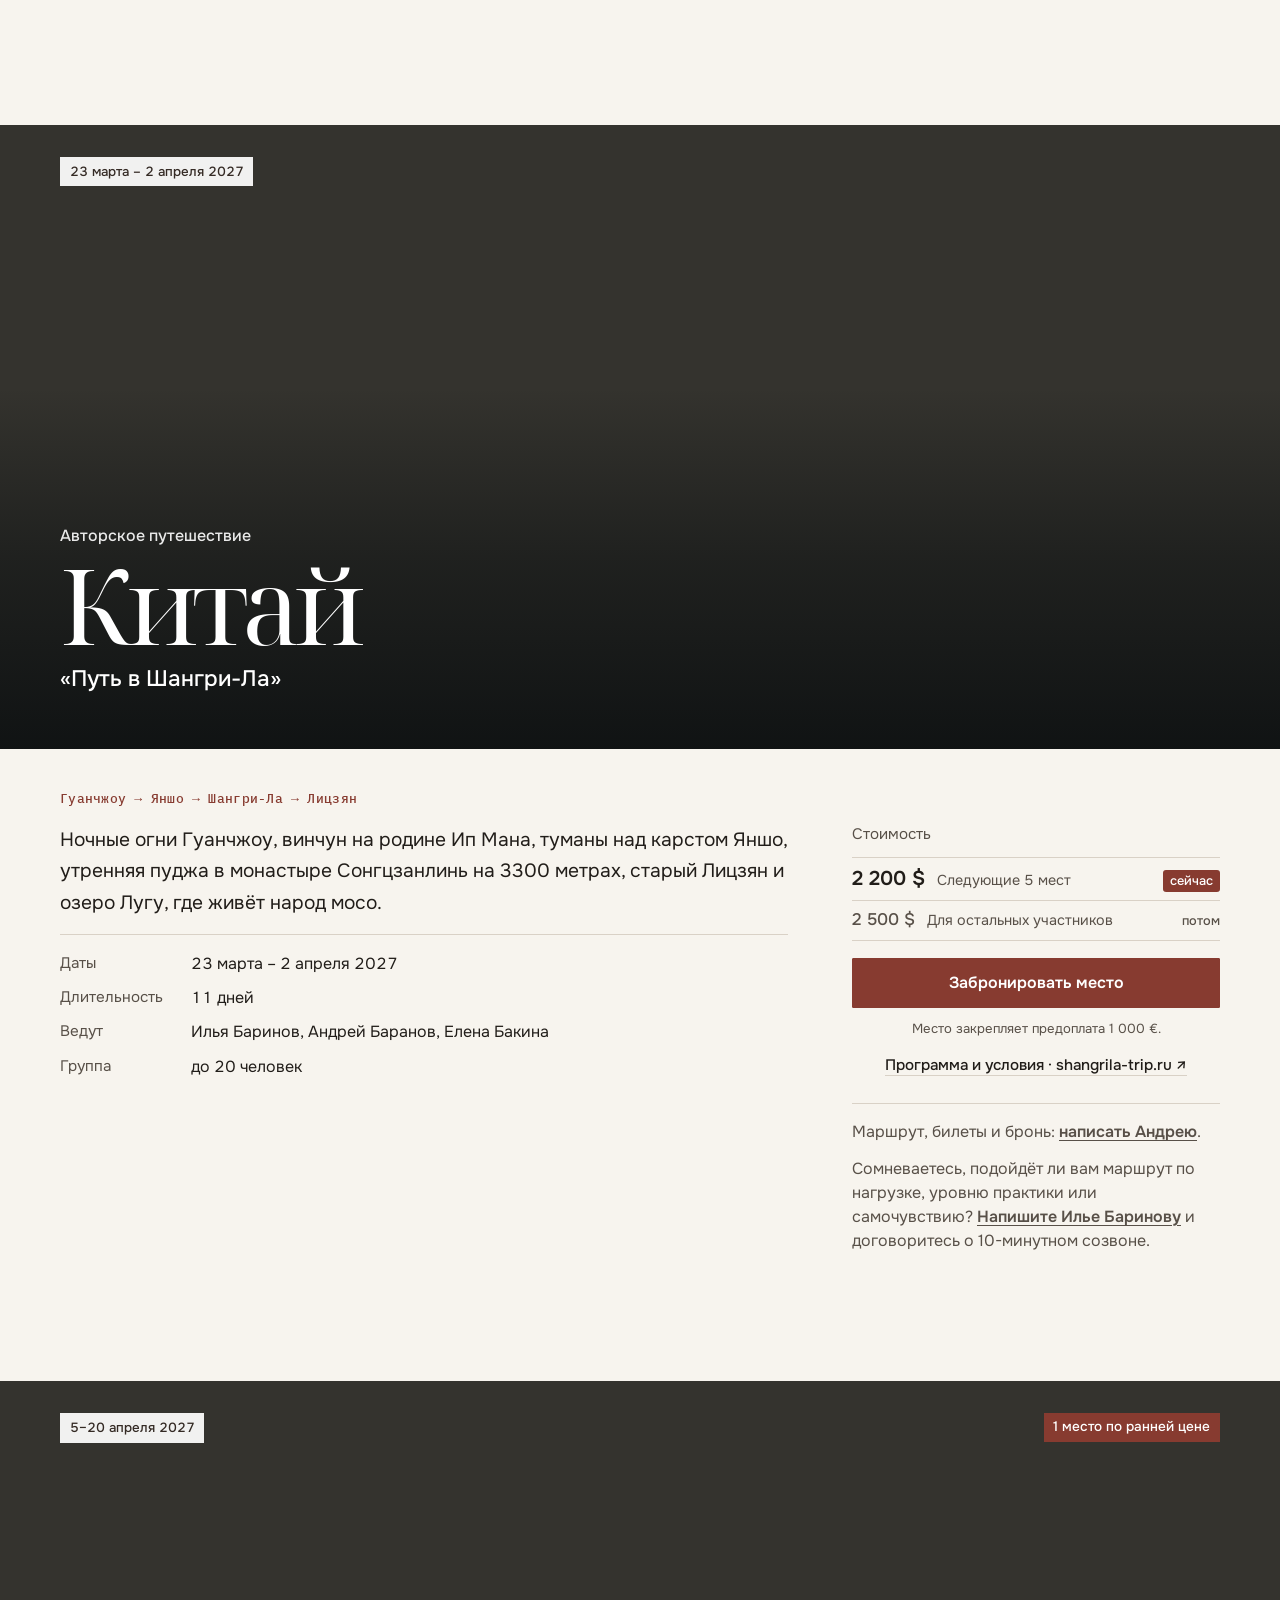
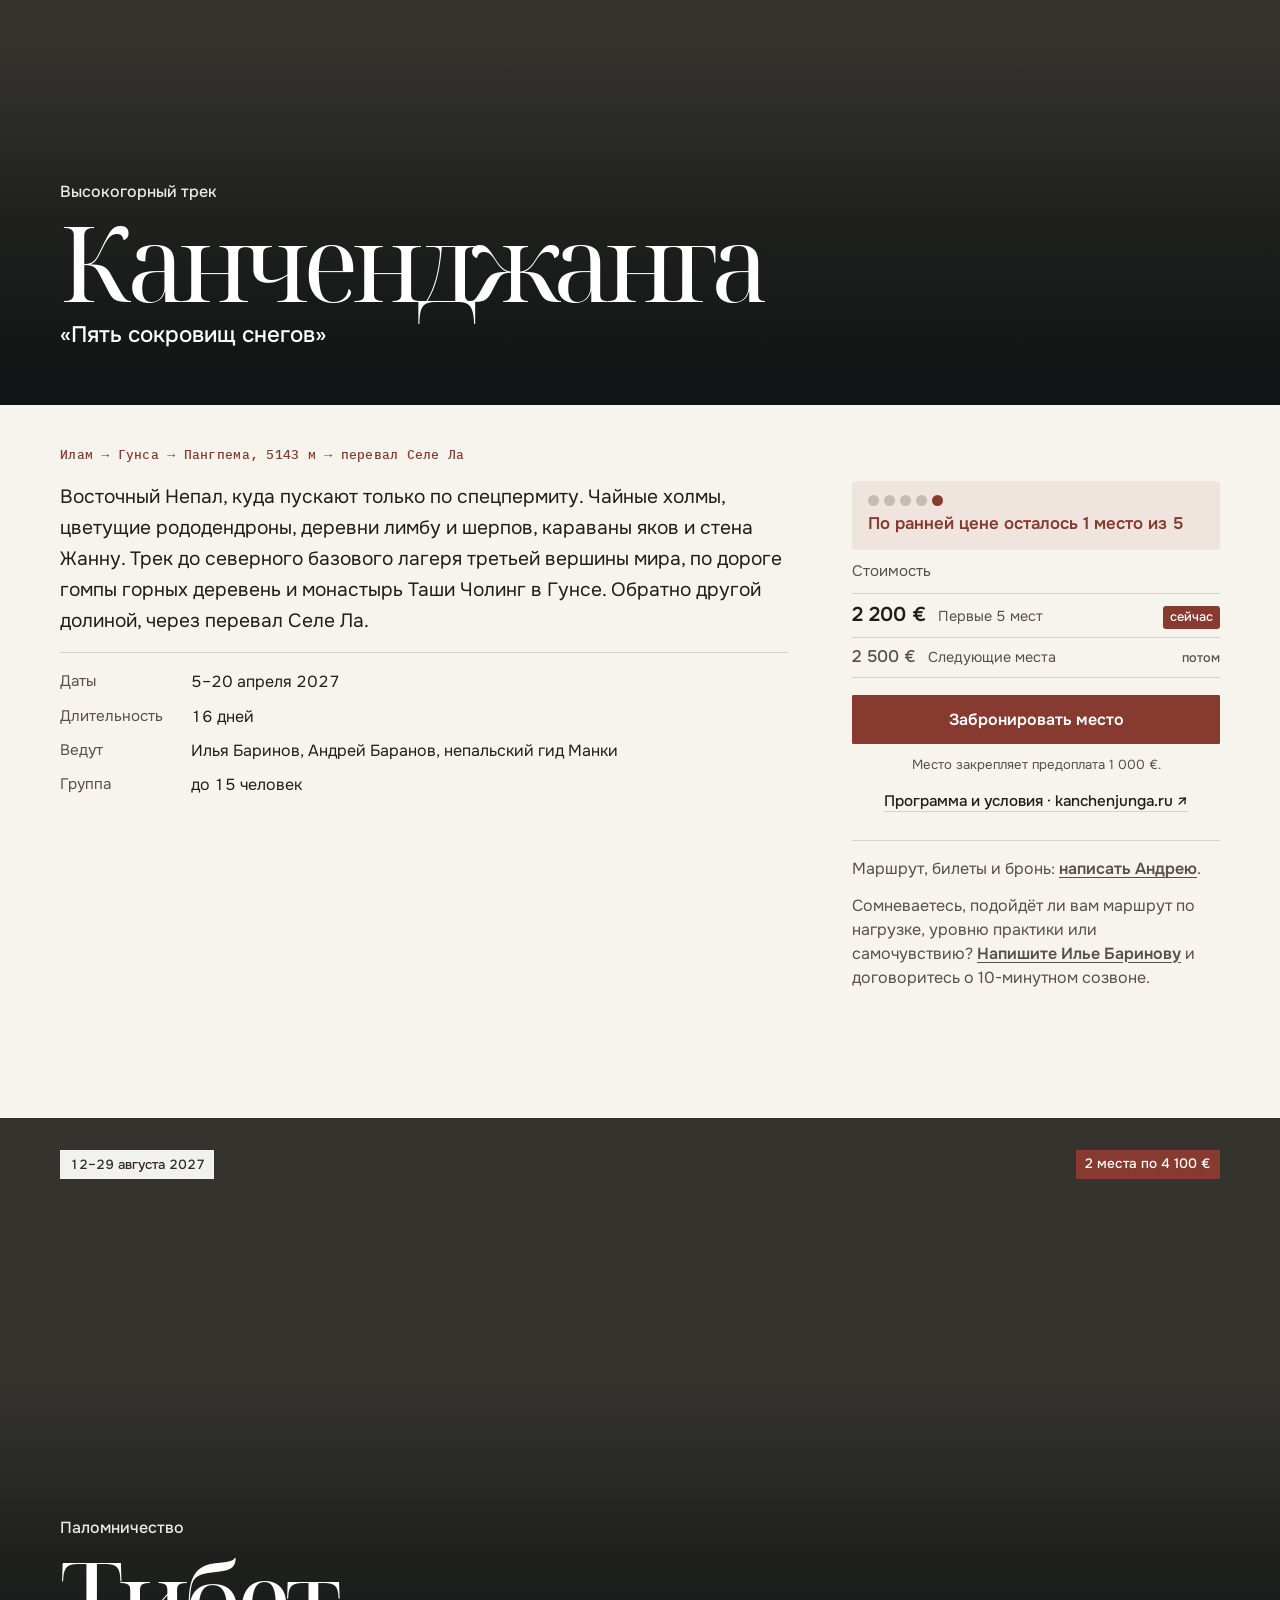
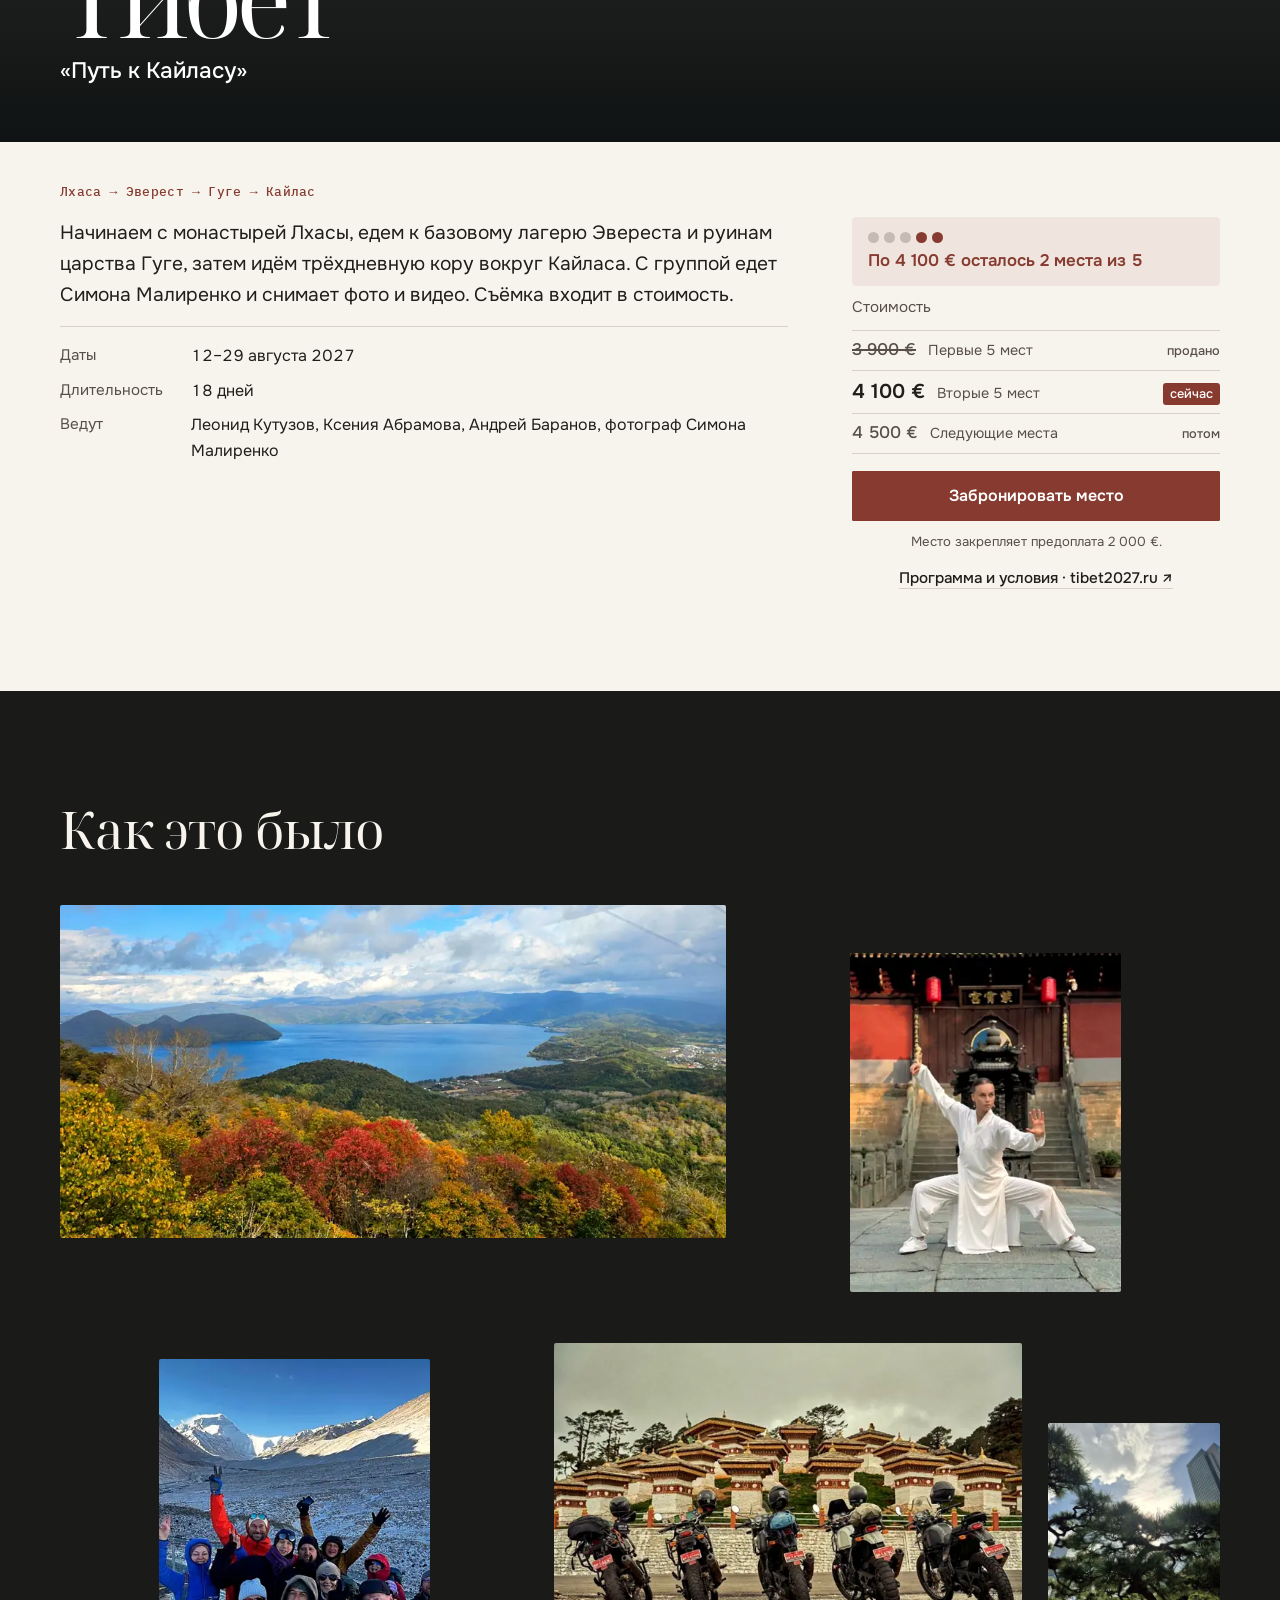
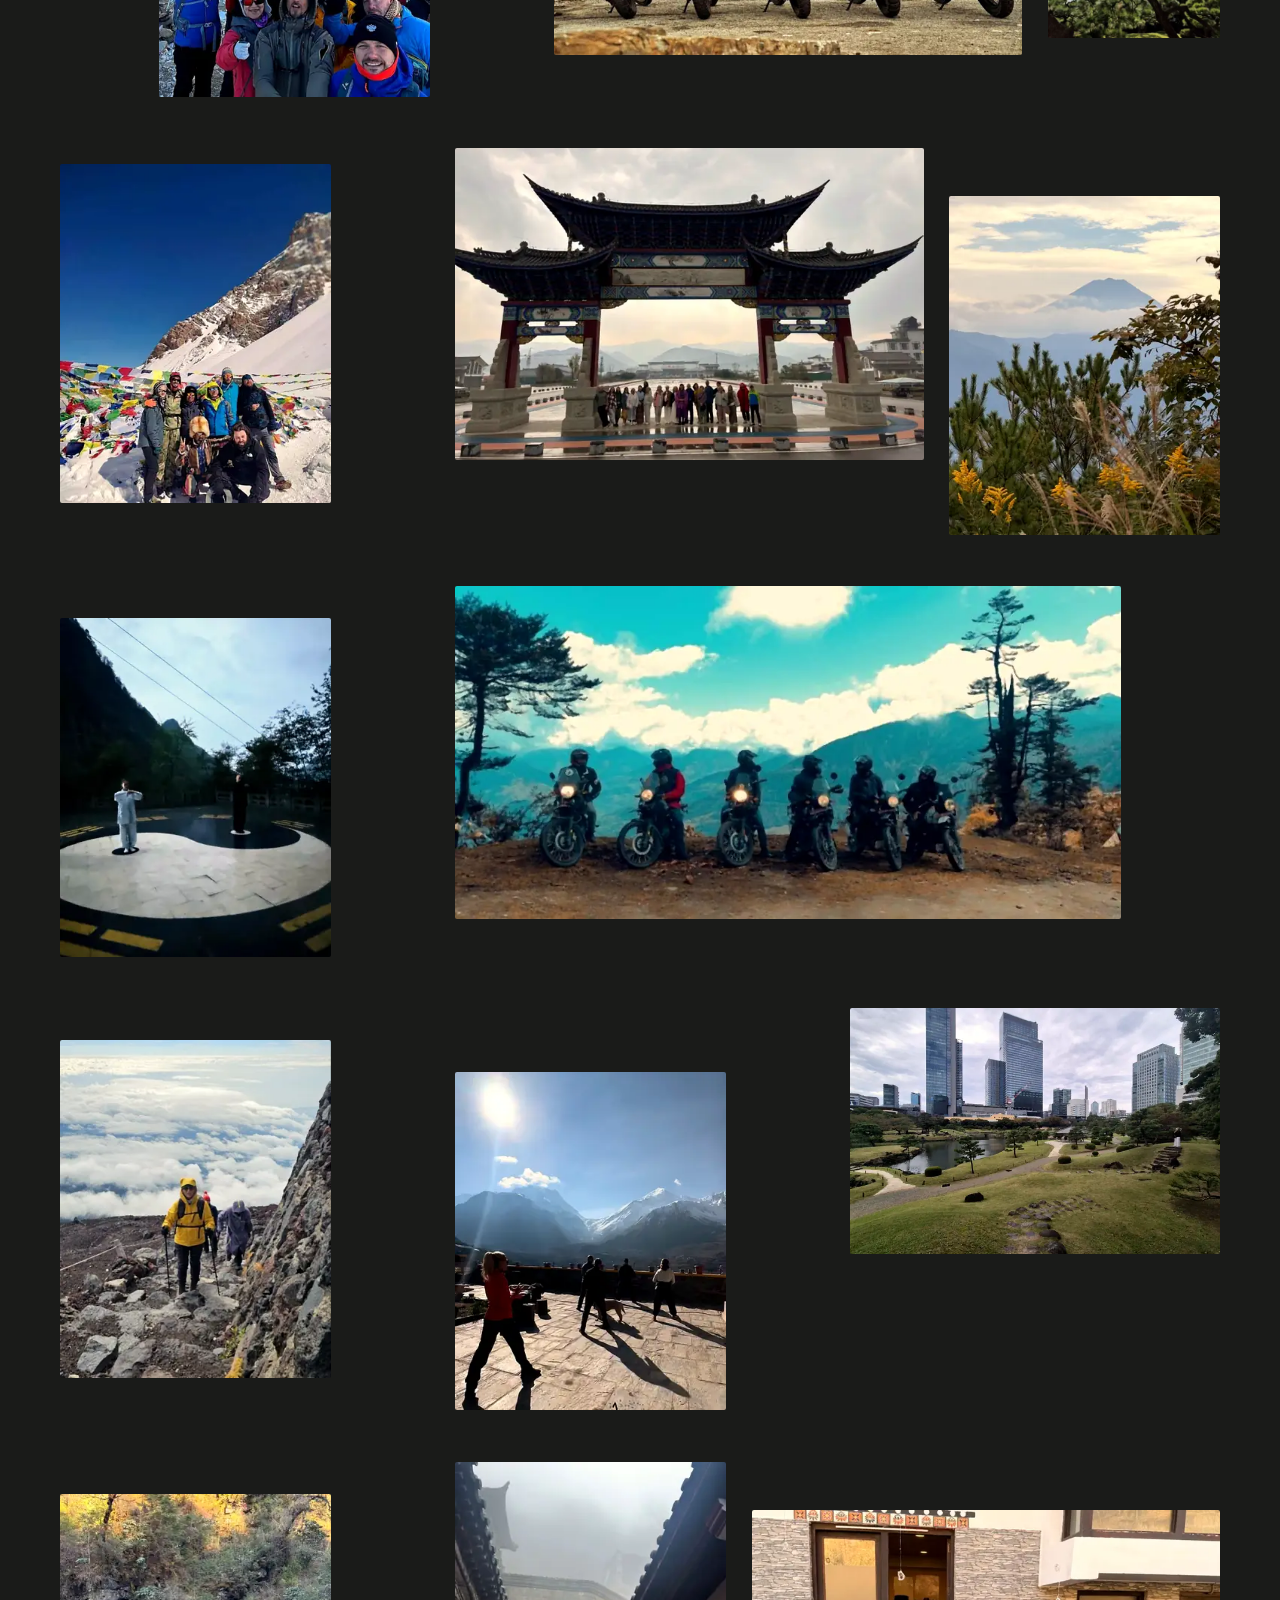
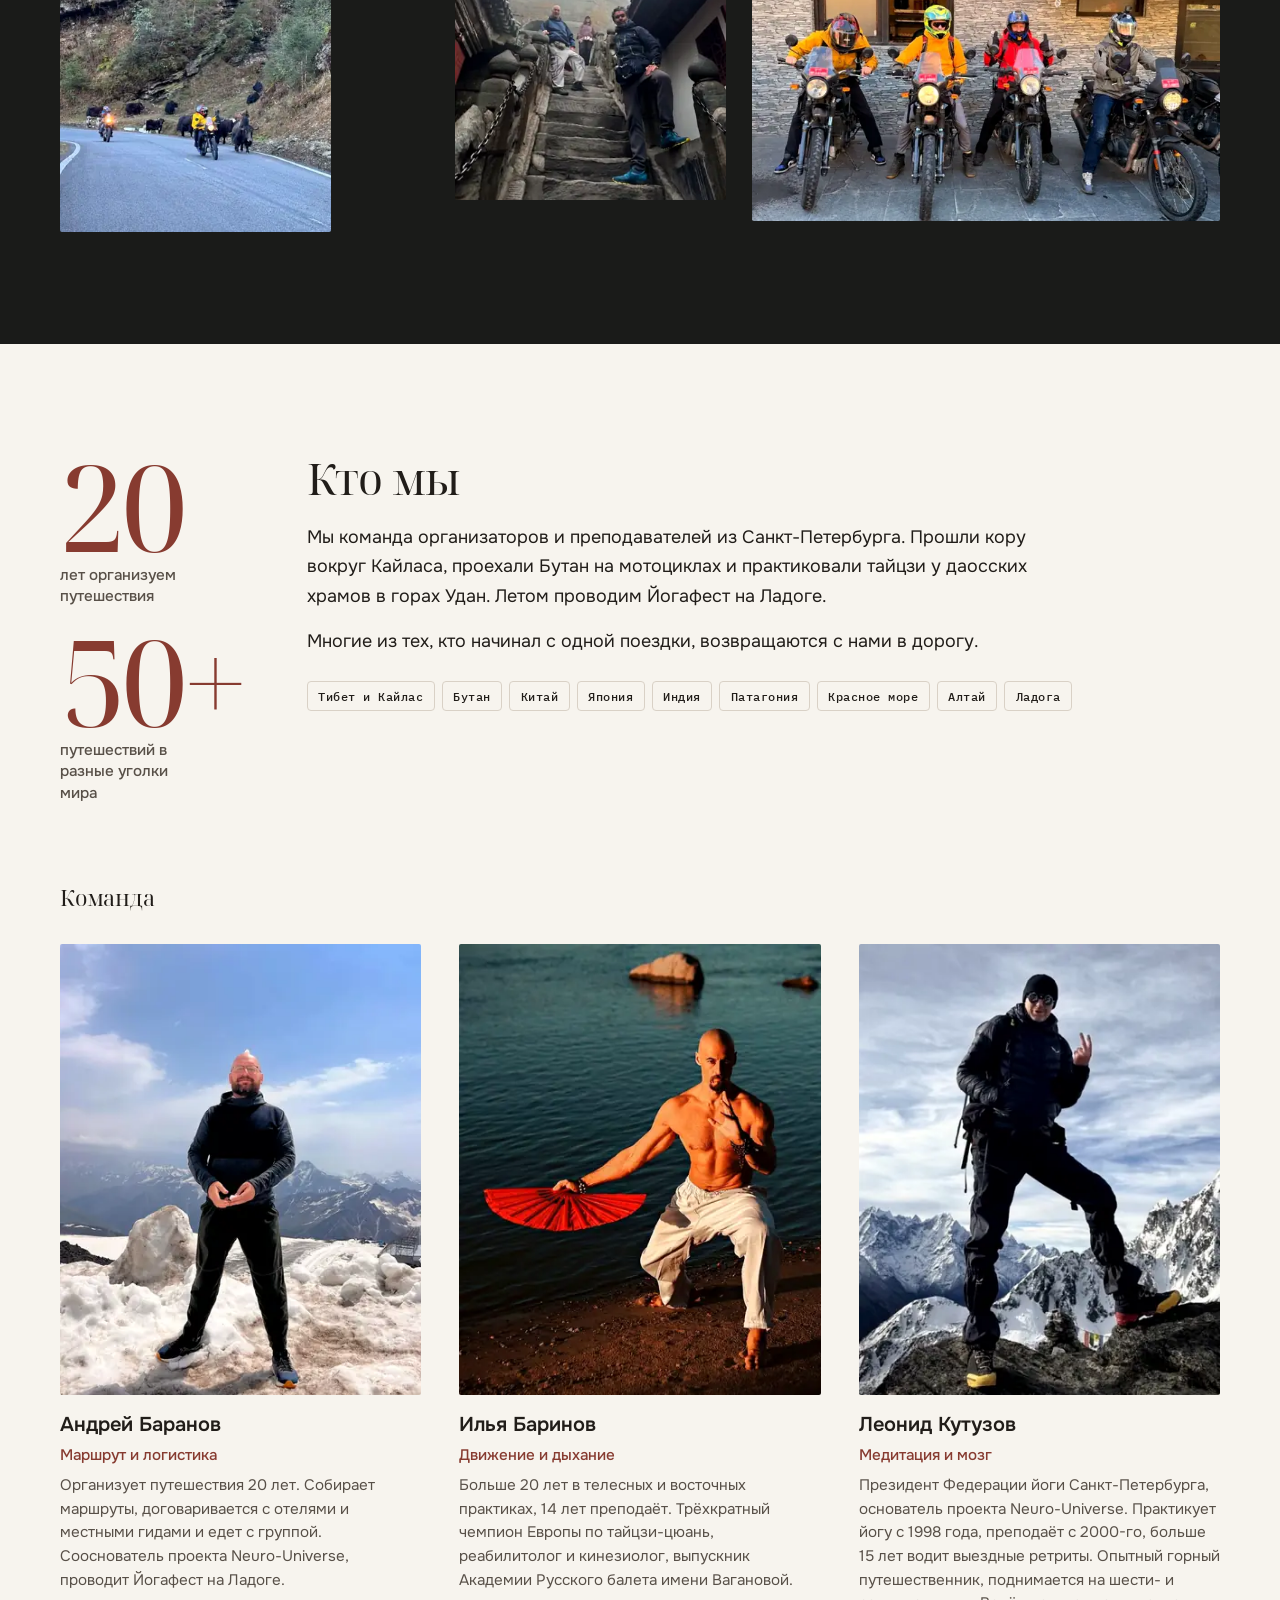
==== commit acee16e6: "Refresh Shunyata cover, club story and trip consultation links" ====
--- a/index.html
+++ b/index.html
@@ -16,10 +16,10 @@
 <meta property="og:url" content="https://shunyata-club.ru/">
 <meta property="og:title" content="Клуб путешествий Шуньята · сезон 2026–2027">
 <meta property="og:description" content="Клуб путешествий «Шуньята». Авторские поездки небольшими группами. Сезон 2026–2027: Патагония, Бали, Камбоджа, Ко Ронг, Китай, Канченджанга и Тибет.">
-<meta property="og:image" content="https://shunyata-club.ru/img/og.jpg?v=4e6fba51">
+<meta property="og:image" content="https://shunyata-club.ru/img/og.jpg?v=a2938961">
 <meta property="og:image:width" content="1200">
 <meta property="og:image:height" content="630">
-<meta property="og:image:alt" content="Горы Патагонии и название клуба путешествий «Шуньята»">
+<meta property="og:image:alt" content="Снежные Гималаи и название клуба путешествий «Шуньята»">
 <meta name="twitter:card" content="summary_large_image">
 <link rel="preload" href="fonts/noto-serif-display.woff" as="font" type="font/woff" crossorigin><link rel="preload" href="fonts/onest-cyrillic.woff2" as="font" type="font/woff2" crossorigin>
 <style>
@@ -37,7 +37,7 @@
 @font-face{font-family:"Onest";font-style:normal;font-weight:400 600;font-display:swap;src:url(fonts/onest-latin.woff2) format("woff2");unicode-range:U+0000-00FF,U+0131,U+0152-0153,U+02BB-02BC,U+02C6,U+02DA,U+02DC,U+0304,U+0308,U+0329,U+2000-206F,U+20AC,U+2122,U+2191,U+2193,U+2212,U+2215,U+FEFF,U+FFFD}
 
 /* Клуб путешествий Шуньята: фотографическая обложка, каталог поездок, подробности маршрутов,
-   манифест и «Почему Шуньята», снимки прошлых поездок, о клубе. */
+   «Почему Шуньята», снимки прошлых поездок, о клубе. */
 :root{
   --paper:#F7F4EE; --surface:#FFFDF8; --ink:#211D19; --ink-soft:#585048; --line:#D9D1C6;
   --stamp:#873B30; --stamp-wash:rgba(135,59,48,.08);
@@ -238,6 +238,9 @@
 .btn-ghost{border:1.5px solid var(--ink);color:var(--ink)}
 .btn-ghost:hover{background:var(--ink);color:var(--paper)}
 .aside .btn-primary{margin-top:.35rem}
+.trip-contacts{display:grid;gap:.8rem;margin-top:1rem;padding-top:1rem;border-top:1px solid var(--line)}
+.trip-contacts p{margin:0;color:var(--ink-soft);line-height:1.5}
+.trip-contacts a{font-weight:600;text-underline-offset:.2em}
 .micro{margin:0;font-size:.82rem;line-height:1.45;color:var(--ink-soft);text-align:center}
 .more{justify-self:center;margin-top:.35rem;font:500 .95rem/1.4 var(--f-body);color:var(--ink);text-align:center;
   text-decoration:underline;text-decoration-thickness:1px;text-underline-offset:.3em;text-decoration-color:var(--line);
@@ -296,8 +299,6 @@
 .principles li p{margin:0;color:var(--ink-soft);line-height:1.6}
 
 /* Фраза о свободном времени в маршруте */
-.manifesto{padding-block:clamp(5rem,12vw,9rem)}
-.manifesto-text{margin:0;max-width:22ch;font:400 clamp(2rem,5.4vw,4.3rem)/1.08 var(--f-display);letter-spacing:-.02em;text-wrap:balance}
 
 /* Знак клуба: тонкое кольцо с разрывом */
 .ring{display:block;overflow:visible;pointer-events:none}
@@ -406,7 +407,7 @@
     </nav>
   </div>
   <div class="feature">
-    <picture><source media="(max-width:699px)" srcset="img/patagonia-cover-portrait-640.webp 640w, img/patagonia-cover-portrait-960.webp 960w" sizes="calc(100vw - 24px)" type="image/webp"><source srcset="img/patagonia-cover-960.webp 960w, img/patagonia-cover-1600.webp 1600w" sizes="(max-width:1690px) 95vw, 1600px" type="image/webp"><img src="img/patagonia.jpg" alt="Гранитные пики Фицроя на рассвете отражаются в озере" width="1600" height="900" fetchpriority="high" loading="eager"></picture>
+    <picture><source media="(max-width:699px)" srcset="img/himalaya-gokyo-cover-portrait-640.webp 640w, img/himalaya-gokyo-cover-portrait-960.webp 960w" sizes="calc(100vw - 24px)" type="image/webp"><source srcset="img/himalaya-gokyo-cover-960.webp 960w, img/himalaya-gokyo-cover-1600.webp 1600w" sizes="(max-width:1690px) 95vw, 1600px" type="image/webp"><img src="img/himalaya-gokyo.jpg" alt="Заснеженные вершины над бирюзовым озером Гокио в Непале" width="1600" height="900" fetchpriority="high" loading="eager"></picture>
     <header class="hero">
       <p class="eyebrow">Сезон 2026–2027</p>
       <h1><span class="ln">Путешествия</span> <span class="ln">в глубину</span></h1>
@@ -416,7 +417,7 @@
         <a class="hero-consult" href="https://t.me/vsemaya?text=%D0%97%D0%B4%D1%80%D0%B0%D0%B2%D1%81%D1%82%D0%B2%D1%83%D0%B9%D1%82%D0%B5%21%20%D0%9F%D0%BE%D0%BC%D0%BE%D0%B3%D0%B8%D1%82%D0%B5%20%D0%B2%D1%8B%D0%B1%D1%80%D0%B0%D1%82%D1%8C%20%D0%BF%D0%BE%D0%B5%D0%B7%D0%B4%D0%BA%D1%83." target="_blank" rel="noopener">Спросить Андрея</a>
       </div>
     </header>
-    <p class="cover-caption">Патагония, Аргентина</p>
+    <p class="cover-caption">Озеро Гокио, Гималаи</p>
   </div>
 </div>
 
@@ -460,10 +461,10 @@
 </li><li data-moods="culture mountains">
   <a href="#china">
     <div class="season-card-media t-china"><picture><source srcset="img/china-card-480.webp 480w, img/china-card-960.webp 960w" sizes="(max-width:619px) 92vw, (max-width:999px) 46vw, (max-width:1239px) 31vw, 370px" type="image/webp"><img src="img/china.jpg" alt="" loading="lazy" decoding="async" width="960" height="600"></picture></div>
-    <div class="season-card-meta"><span class="se-dates">23 марта – 2 апреля 2027</span><span class="se-price">2 000 €</span></div>
+    <div class="season-card-meta"><span class="se-dates">23 марта – 2 апреля 2027</span><span class="se-price">2 200 $</span></div>
     <h3>Китай</h3>
     <span class="se-project">Путь в Шангри-Ла</span>
-    <span class="season-card-foot"><span class="se-action">Программа</span><span class="se-what">1 место по ранней цене</span></span>
+    <span class="season-card-foot"><span class="se-action">Программа</span></span>
   </a>
 </li><li data-moods="mountains">
   <a href="#kanchenjunga">
@@ -485,6 +486,14 @@
   <p class="season-empty" role="status" hidden>По этому направлению пока нет поездок.</p>
 </section>
 
+<section class="wrap meaning" id="shunyata" aria-labelledby="meaning-title">
+  <div class="meaning-text">
+    <h2 id="meaning-title">Почему «Шуньята»</h2>
+    <p>Мы создали «Шуньяту», чтобы соединить две вещи, которые давно были частью нашей жизни: дорогу и практику. Нам важно успеть пожить в месте — пройти его пешком, поговорить с теми, кто здесь живёт, увидеть, как меняется один и тот же склон от рассвета до вечера.</p><p>Śūnyatā — слово из санскрита. В буддийской традиции оно напоминает, что всё возникает благодаря причинам и условиям. В дороге это легко почувствовать: одно и то же место открывается по-разному в зависимости от того, когда и с кем мы туда пришли.</p><p>Мы ездим небольшими группами с местными гидами. Там, где в программе есть движение, дыхание или медитация, каждый решает, участвовать ли. В расписании оставляем время, которым можно распорядиться самому.</p><p class="meaning-zero"><svg class="ring" viewBox="0 0 100 100" aria-hidden="true"><circle cx="50" cy="50" r="48" pathLength="100"/></svg><span>Круг в нашем логотипе отсылает к śūnya. В индийской математике так называли ноль. Для клуба это знак открытости новому опыту.</span></p>
+  </div>
+  <figure><div class="meaning-photo" style="--rx:48.3%;--ry:20%;--rd:24%"><picture><source srcset="img/moment-himalaya-sunrise-360.webp 360w, img/moment-himalaya-sunrise-640.webp 640w, img/moment-himalaya-sunrise-960.webp 960w" sizes="(max-width:979px) 100vw, 680px" type="image/webp"><img src="img/moment-himalaya-sunrise.jpg" alt="Группа на утренней практике на рассвете, руки подняты к солнцу над гималайской долиной" width="960" height="640" loading="lazy" decoding="async"></picture><svg class="ring" viewBox="0 0 100 100" aria-hidden="true"><circle cx="50" cy="50" r="48" pathLength="100"/></svg></div><figcaption>Рассвет в Гималаях</figcaption></figure>
+</section>
+
 <nav class="tripnav" aria-label="Поездки сезона"><div class="wrap tripnav-in"><a href="#patagonia">Патагония <small>январь</small></a><a href="#bali">Бали <small>февраль</small></a><a href="#cambodia">Камбоджа <small>февраль</small></a><a href="#kohrong">Ко Ронг <small>март</small></a><a href="#china">Китай <small>март</small></a><a href="#kanchenjunga">Канченджанга <small>апрель</small></a><a href="#tibet">Тибет <small>август</small></a></div></nav>
 
 <main class="trips" id="trips">
@@ -579,7 +588,6 @@
         <dl class="facts"><dt>Даты</dt><dd>8–15 марта 2027</dd><dt>Длительность</dt><dd>7 дней</dd><dt>Ведут</dt><dd>Илья Баринов, Леонид Кутузов</dd><dt>Группа</dt><dd>до 20 человек</dd></dl>
       </div>
       <div class="aside">
-        
         <p class="aside-label">Стоимость</p><ol class="ladder"><li class="tier is-now"><span class="tier-price">1 000 €</span><span class="tier-label">Двухместное размещение</span><span class="tier-state">сейчас</span></li></ol>
         <a class="btn btn-primary" href="https://t.me/vsemaya?text=%D0%97%D0%B4%D1%80%D0%B0%D0%B2%D1%81%D1%82%D0%B2%D1%83%D0%B9%D1%82%D0%B5%21%20%D0%A5%D0%BE%D1%87%D1%83%20%D0%B7%D0%B0%D0%B1%D1%80%D0%BE%D0%BD%D0%B8%D1%80%D0%BE%D0%B2%D0%B0%D1%82%D1%8C%20%D0%BC%D0%B5%D1%81%D1%82%D0%BE%3A%20%D0%9A%D0%BE%20%D0%A0%D0%BE%D0%BD%D0%B3%2C%20%C2%AB%D0%A0%D0%B5%D1%82%D1%80%D0%B8%D1%82%20%D0%BD%D0%B0%20%D0%BE%D1%81%D1%82%D1%80%D0%BE%D0%B2%D0%B5%C2%BB%2C%208%E2%80%9315%20%D0%BC%D0%B0%D1%80%D1%82%D0%B0%202027." target="_blank" rel="noopener">Забронировать место</a>
         <p class="micro">Место закрепляет предоплата 1 000 €.</p>
@@ -590,7 +598,7 @@
   <article class="trip t-china" id="china" data-start="2027-03-23" data-end="2027-04-02">
     <a class="trip-photo" href="https://shangrila-trip.ru" target="_blank" rel="noopener" aria-label="Китай: открыть сайт поездки">
       <picture><source media="(max-width:599px)" srcset="img/china-800.webp 800w, img/china-1200.webp 1200w" sizes="100vw" type="image/webp"><source srcset="img/china-1440.webp 1440w, img/china-2400.webp 2400w" sizes="(max-width:1600px) 100vw, 1600px" type="image/webp"><img src="img/china.jpg" class="photo" alt="Двое монахов в красных одеждах на деревянном мостике у озера, за ними монастырь Сонгцзанлинь в Шангри-Ла" loading="lazy" decoding="async"></picture>
-      <span class="badges"><span class="stamp">23 марта – 2 апреля 2027</span><span class="chips"><span class="flag">1 место по ранней цене</span><span class="status" hidden></span></span></span>
+      <span class="badges"><span class="stamp">23 марта – 2 апреля 2027</span><span class="chips"><span class="status" hidden></span></span></span>
       <div class="cap">
         <span class="kicker">Авторское путешествие</span>
         <h2>Китай</h2>
@@ -604,11 +612,14 @@
         <dl class="facts"><dt>Даты</dt><dd>23 марта – 2 апреля 2027</dd><dt>Длительность</dt><dd>11 дней</dd><dt>Ведут</dt><dd>Илья Баринов, Андрей Баранов, Елена Бакина</dd><dt>Группа</dt><dd>до 20 человек</dd></dl>
       </div>
       <div class="aside">
-        <div class="seats"><span class="dots" aria-hidden="true"><span class="dot"></span><span class="dot"></span><span class="dot"></span><span class="dot"></span><span class="dot free"></span></span><strong>По ранней цене осталось 1 место из 5</strong></div>
-        <p class="aside-label">Стоимость</p><ol class="ladder"><li class="tier is-now"><span class="tier-price">2 000 €</span><span class="tier-label">Первые 5 участников</span><span class="tier-state">сейчас</span></li><li class="tier is-next"><span class="tier-price">2 300 €</span><span class="tier-label">Следующие места</span><span class="tier-state">потом</span></li></ol>
+        <p class="aside-label">Стоимость</p><ol class="ladder"><li class="tier is-now"><span class="tier-price">2 200 $</span><span class="tier-label">Следующие 5 мест</span><span class="tier-state">сейчас</span></li><li class="tier is-next"><span class="tier-price">2 500 $</span><span class="tier-label">Для остальных участников</span><span class="tier-state">потом</span></li></ol>
         <a class="btn btn-primary" href="https://t.me/vsemaya?text=%D0%97%D0%B4%D1%80%D0%B0%D0%B2%D1%81%D1%82%D0%B2%D1%83%D0%B9%D1%82%D0%B5%21%20%D0%A5%D0%BE%D1%87%D1%83%20%D0%B7%D0%B0%D0%B1%D1%80%D0%BE%D0%BD%D0%B8%D1%80%D0%BE%D0%B2%D0%B0%D1%82%D1%8C%20%D0%BC%D0%B5%D1%81%D1%82%D0%BE%3A%20%D0%9A%D0%B8%D1%82%D0%B0%D0%B9%2C%20%C2%AB%D0%9F%D1%83%D1%82%D1%8C%20%D0%B2%20%D0%A8%D0%B0%D0%BD%D0%B3%D1%80%D0%B8-%D0%9B%D0%B0%C2%BB%2C%2023%20%D0%BC%D0%B0%D1%80%D1%82%D0%B0%20%E2%80%93%202%20%D0%B0%D0%BF%D1%80%D0%B5%D0%BB%D1%8F%202027." target="_blank" rel="noopener">Забронировать место</a>
         <p class="micro">Место закрепляет предоплата 1 000 €.</p>
         <a class="more" href="https://shangrila-trip.ru" target="_blank" rel="noopener">Программа и условия · shangrila-trip.ru <span aria-hidden="true">↗</span></a>
+        <div class="trip-contacts" aria-label="Контакты по поездке">
+          <p>Маршрут, билеты и бронь: <a href="https://t.me/vsemaya?text=%D0%97%D0%B4%D1%80%D0%B0%D0%B2%D1%81%D1%82%D0%B2%D1%83%D0%B9%D1%82%D0%B5%21%20%D0%A5%D0%BE%D1%87%D1%83%20%D0%B7%D0%B0%D0%B1%D1%80%D0%BE%D0%BD%D0%B8%D1%80%D0%BE%D0%B2%D0%B0%D1%82%D1%8C%20%D0%BC%D0%B5%D1%81%D1%82%D0%BE%3A%20%D0%9A%D0%B8%D1%82%D0%B0%D0%B9%2C%20%C2%AB%D0%9F%D1%83%D1%82%D1%8C%20%D0%B2%20%D0%A8%D0%B0%D0%BD%D0%B3%D1%80%D0%B8-%D0%9B%D0%B0%C2%BB%2C%2023%20%D0%BC%D0%B0%D1%80%D1%82%D0%B0%20%E2%80%93%202%20%D0%B0%D0%BF%D1%80%D0%B5%D0%BB%D1%8F%202027." target="_blank" rel="noopener">написать Андрею</a>.</p>
+          <p>Сомневаетесь, подойдёт ли вам маршрут по нагрузке, уровню практики или самочувствию? <a href="https://t.me/barinov_dao?text=%D0%97%D0%B4%D1%80%D0%B0%D0%B2%D1%81%D1%82%D0%B2%D1%83%D0%B9%D1%82%D0%B5%2C%20%D0%98%D0%BB%D1%8C%D1%8F%21%20%D0%A5%D0%BE%D1%87%D1%83%20%D0%BE%D0%B1%D1%81%D1%83%D0%B4%D0%B8%D1%82%D1%8C%20%D0%BF%D0%BE%D0%B5%D0%B7%D0%B4%D0%BA%D1%83%20%C2%AB%D0%9F%D1%83%D1%82%D1%8C%20%D0%B2%20%D0%A8%D0%B0%D0%BD%D0%B3%D1%80%D0%B8-%D0%9B%D0%B0%C2%BB%20%D0%B8%20%D0%B4%D0%BE%D0%B3%D0%BE%D0%B2%D0%BE%D1%80%D0%B8%D1%82%D1%8C%D1%81%D1%8F%20%D0%BE%20%D0%BA%D0%BE%D1%80%D0%BE%D1%82%D0%BA%D0%BE%D0%BC%20%D0%B7%D0%B2%D0%BE%D0%BD%D0%BA%D0%B5." target="_blank" rel="noopener">Напишите Илье Баринову</a> и договоритесь о 10-минутном созвоне.</p>
+        </div>
       </div>
     </div>
   </article>
@@ -634,6 +645,10 @@
         <a class="btn btn-primary" href="https://t.me/vsemaya?text=%D0%97%D0%B4%D1%80%D0%B0%D0%B2%D1%81%D1%82%D0%B2%D1%83%D0%B9%D1%82%D0%B5%21%20%D0%A5%D0%BE%D1%87%D1%83%20%D0%B7%D0%B0%D0%B1%D1%80%D0%BE%D0%BD%D0%B8%D1%80%D0%BE%D0%B2%D0%B0%D1%82%D1%8C%20%D0%BC%D0%B5%D1%81%D1%82%D0%BE%3A%20%D0%9A%D0%B0%D0%BD%D1%87%D0%B5%D0%BD%D0%B4%D0%B6%D0%B0%D0%BD%D0%B3%D0%B0%2C%20%C2%AB%D0%9F%D1%8F%D1%82%D1%8C%20%D1%81%D0%BE%D0%BA%D1%80%D0%BE%D0%B2%D0%B8%D1%89%20%D1%81%D0%BD%D0%B5%D0%B3%D0%BE%D0%B2%C2%BB%2C%205%E2%80%9320%20%D0%B0%D0%BF%D1%80%D0%B5%D0%BB%D1%8F%202027." target="_blank" rel="noopener">Забронировать место</a>
         <p class="micro">Место закрепляет предоплата 1 000 €.</p>
         <a class="more" href="https://kanchenjunga.ru" target="_blank" rel="noopener">Программа и условия · kanchenjunga.ru <span aria-hidden="true">↗</span></a>
+        <div class="trip-contacts" aria-label="Контакты по поездке">
+          <p>Маршрут, билеты и бронь: <a href="https://t.me/vsemaya?text=%D0%97%D0%B4%D1%80%D0%B0%D0%B2%D1%81%D1%82%D0%B2%D1%83%D0%B9%D1%82%D0%B5%21%20%D0%A5%D0%BE%D1%87%D1%83%20%D0%B7%D0%B0%D0%B1%D1%80%D0%BE%D0%BD%D0%B8%D1%80%D0%BE%D0%B2%D0%B0%D1%82%D1%8C%20%D0%BC%D0%B5%D1%81%D1%82%D0%BE%3A%20%D0%9A%D0%B0%D0%BD%D1%87%D0%B5%D0%BD%D0%B4%D0%B6%D0%B0%D0%BD%D0%B3%D0%B0%2C%20%C2%AB%D0%9F%D1%8F%D1%82%D1%8C%20%D1%81%D0%BE%D0%BA%D1%80%D0%BE%D0%B2%D0%B8%D1%89%20%D1%81%D0%BD%D0%B5%D0%B3%D0%BE%D0%B2%C2%BB%2C%205%E2%80%9320%20%D0%B0%D0%BF%D1%80%D0%B5%D0%BB%D1%8F%202027." target="_blank" rel="noopener">написать Андрею</a>.</p>
+          <p>Сомневаетесь, подойдёт ли вам маршрут по нагрузке, уровню практики или самочувствию? <a href="https://t.me/barinov_dao?text=%D0%97%D0%B4%D1%80%D0%B0%D0%B2%D1%81%D1%82%D0%B2%D1%83%D0%B9%D1%82%D0%B5%2C%20%D0%98%D0%BB%D1%8C%D1%8F%21%20%D0%A5%D0%BE%D1%87%D1%83%20%D0%BE%D0%B1%D1%81%D1%83%D0%B4%D0%B8%D1%82%D1%8C%20%D0%BF%D0%BE%D0%B5%D0%B7%D0%B4%D0%BA%D1%83%20%C2%AB%D0%9F%D1%8F%D1%82%D1%8C%20%D1%81%D0%BE%D0%BA%D1%80%D0%BE%D0%B2%D0%B8%D1%89%20%D1%81%D0%BD%D0%B5%D0%B3%D0%BE%D0%B2%C2%BB%20%D0%B8%20%D0%B4%D0%BE%D0%B3%D0%BE%D0%B2%D0%BE%D1%80%D0%B8%D1%82%D1%8C%D1%81%D1%8F%20%D0%BE%20%D0%BA%D0%BE%D1%80%D0%BE%D1%82%D0%BA%D0%BE%D0%BC%20%D0%B7%D0%B2%D0%BE%D0%BD%D0%BA%D0%B5." target="_blank" rel="noopener">Напишите Илье Баринову</a> и договоритесь о 10-минутном созвоне.</p>
+        </div>
       </div>
     </div>
   </article>
@@ -671,18 +686,6 @@
   </div>
 </section>
 
-<section class="wrap manifesto">
-  <p class="manifesto-text">В каждой поездке есть время,<br>которым вы распоряжаетесь сами.</p>
-</section>
-
-<section class="wrap meaning" id="shunyata" aria-labelledby="meaning-title">
-  <div class="meaning-text">
-    <h2 id="meaning-title">Почему «Шуньята»</h2>
-    <p>Название мы взяли из санскрита. В буддийской традиции śūnyatā выражает мысль о том, что всё возникает благодаря причинам и условиям.</p><p>Один и тот же перевал выглядит иначе на рассвете и в полдень. А монастырь порой запоминается одним разговором. Мы оставляем в маршруте время, чтобы присмотреться к месту и поговорить с людьми, которые там живут.</p><p class="meaning-zero"><svg class="ring" viewBox="0 0 100 100" aria-hidden="true"><circle cx="50" cy="50" r="48" pathLength="100"/></svg><span>Круг в нашем знаке отсылает к слову śūnya. Так в индийской математике называли ноль.</span></p>
-  </div>
-  <figure><div class="meaning-photo" style="--rx:48.3%;--ry:20%;--rd:24%"><picture><source srcset="img/moment-himalaya-sunrise-360.webp 360w, img/moment-himalaya-sunrise-640.webp 640w, img/moment-himalaya-sunrise-960.webp 960w" sizes="(max-width:979px) 100vw, 680px" type="image/webp"><img src="img/moment-himalaya-sunrise.jpg" alt="Группа на утренней практике на рассвете, руки подняты к солнцу над гималайской долиной" width="960" height="640" loading="lazy" decoding="async"></picture><svg class="ring" viewBox="0 0 100 100" aria-hidden="true"><circle cx="50" cy="50" r="48" pathLength="100"/></svg></div><figcaption>Рассвет в Гималаях</figcaption></figure>
-</section>
-
 <section class="wrap about" id="about" aria-labelledby="about-title">
   <div class="about-head">
     <ul class="stats"><li><b>20</b><span>лет организуем путешествия</span></li><li><b>50+</b><span>путешествий в разные уголки мира</span></li></ul>
@@ -728,7 +731,7 @@
 
 <footer class="wrap">
   <span>Клуб путешествий Шуньята · Андрей Баранов · 2026–2027. Места и цены на 5 ноября 2026.</span>
-  <span>Фото с Wikimedia Commons, кадрировано: Бали: <a href="https://commons.wikimedia.org/w/index.php?curid=60538665" target="_blank" rel="noopener">Putu Andika Panendra</a>, <a href="https://creativecommons.org/licenses/by-sa/4.0/" target="_blank" rel="noopener">CC BY-SA 4.0</a>; Шангри-Ла: <a href="https://commons.wikimedia.org/w/index.php?curid=72452742" target="_blank" rel="noopener">Luca Casartelli</a>, <a href="https://creativecommons.org/licenses/by-sa/3.0/" target="_blank" rel="noopener">CC BY-SA 3.0</a>; Кайлас: <a href="https://commons.wikimedia.org/wiki/File:Kailash-Tibet-27-Sept-2018.jpg" target="_blank" rel="noopener">Tibetissimo</a>, <a href="https://creativecommons.org/licenses/by-sa/4.0/" target="_blank" rel="noopener">CC BY-SA 4.0</a>; Ко Ронг Самлоем: <a href="https://commons.wikimedia.org/wiki/File:Cambodia_island_paradise_koh_rong_sanloem.jpg" target="_blank" rel="noopener">Wikirictor</a>, <a href="https://creativecommons.org/licenses/by-sa/3.0/" target="_blank" rel="noopener">CC BY-SA 3.0</a>. Остальные снимки из материалов поездок.</span>
+  <span>Фото с Wikimedia Commons, кадрировано: Бали: <a href="https://commons.wikimedia.org/w/index.php?curid=60538665" target="_blank" rel="noopener">Putu Andika Panendra</a>, <a href="https://creativecommons.org/licenses/by-sa/4.0/" target="_blank" rel="noopener">CC BY-SA 4.0</a>; Шангри-Ла: <a href="https://commons.wikimedia.org/w/index.php?curid=72452742" target="_blank" rel="noopener">Luca Casartelli</a>, <a href="https://creativecommons.org/licenses/by-sa/3.0/" target="_blank" rel="noopener">CC BY-SA 3.0</a>; Кайлас: <a href="https://commons.wikimedia.org/wiki/File:Kailash-Tibet-27-Sept-2018.jpg" target="_blank" rel="noopener">Tibetissimo</a>, <a href="https://creativecommons.org/licenses/by-sa/4.0/" target="_blank" rel="noopener">CC BY-SA 4.0</a>; Ко Ронг Самлоем: <a href="https://commons.wikimedia.org/wiki/File:Cambodia_island_paradise_koh_rong_sanloem.jpg" target="_blank" rel="noopener">Wikirictor</a>, <a href="https://creativecommons.org/licenses/by-sa/3.0/" target="_blank" rel="noopener">CC BY-SA 3.0</a>; Гималаи, обложка: <a href="https://commons.wikimedia.org/wiki/File:Gokyo_Lake,_Arakamtse,_Cholatse,_Nepal,_Himalayas.jpg" target="_blank" rel="noopener">Vyacheslav Argenberg</a>, <a href="https://creativecommons.org/licenses/by/4.0/" target="_blank" rel="noopener">CC BY 4.0</a>. Остальные снимки из материалов поездок.</span>
 </footer>
 
 <a class="side-cta" href="https://t.me/vsemaya?text=%D0%97%D0%B4%D1%80%D0%B0%D0%B2%D1%81%D1%82%D0%B2%D1%83%D0%B9%D1%82%D0%B5%21%20%D0%9F%D0%BE%D0%BC%D0%BE%D0%B3%D0%B8%D1%82%D0%B5%20%D0%B2%D1%8B%D0%B1%D1%80%D0%B0%D1%82%D1%8C%20%D0%BF%D0%BE%D0%B5%D0%B7%D0%B4%D0%BA%D1%83." target="_blank" rel="noopener">Подобрать поездку</a>
